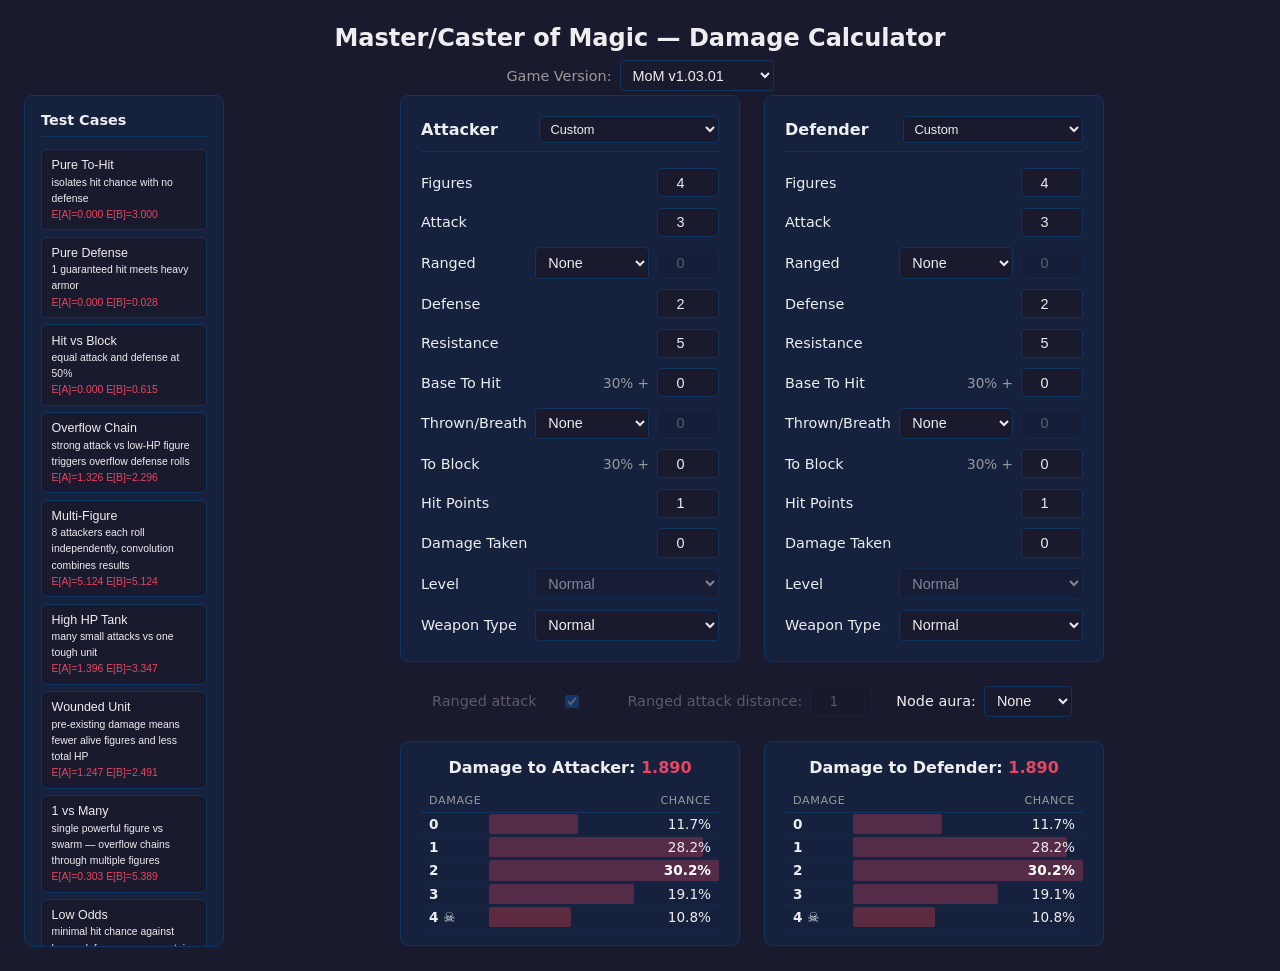
==== index.html @ 9cdd2852 "- MoM units now parsed from the online advanced damage calculator on the MoM wiki (functions saved v" ====
<!DOCTYPE html>
<html lang="en">
<head>
<meta charset="UTF-8">
<meta name="viewport" content="width=device-width, initial-scale=1.0">
<title>MoM Damage Calculator</title>
<style>
  :root {
    --bg: #1a1a2e;
    --panel: #16213e;
    --border: #0f3460;
    --accent: #e94560;
    --text: #eee;
    --muted: #999;
  }
  * { box-sizing: border-box; margin: 0; padding: 0; scrollbar-color: var(--border) transparent; }
  *::-webkit-scrollbar { width: 6px; }
  *::-webkit-scrollbar-track { background: transparent; }
  *::-webkit-scrollbar-thumb { background: var(--border); border-radius: 3px; }
  body {
    font-family: 'Segoe UI', system-ui, sans-serif;
    background: var(--bg);
    color: var(--text);
    min-height: 100vh;
    padding: 1.5rem;
  }
  h1 {
    text-align: center;
    margin-bottom: 0.25rem;
    font-size: 1.5rem;
  }
  .version-bar {
    display: flex;
    align-items: center;
    justify-content: center;
    gap: 0.5rem;
    margin: 0.5rem 0 0.25rem;
  }
  .version-bar label {
    font-size: 0.9rem;
    color: var(--muted);
  }
  .version-bar select {
    padding: 0.35rem 0.5rem;
    border: 1px solid var(--border);
    border-radius: 4px;
    background: var(--bg);
    color: var(--text);
    font-size: 0.9rem;
  }
  .subtitle {
    text-align: center;
    color: var(--muted);
    font-size: 0.85rem;
    margin-bottom: 1.5rem;
  }

  /* --- Input Panels --- */
  .panels {
    display: flex;
    gap: 1.5rem;
    justify-content: center;
    flex-wrap: wrap;
    margin-bottom: 1.5rem;
  }
  .panel {
    background: var(--panel);
    border: 1px solid var(--border);
    border-radius: 8px;
    padding: 1.25rem;
    min-width: 300px;
    flex: 0 1 340px;
  }
  .panel h2 {
    font-size: 1rem;
    margin-bottom: 1rem;
    padding-bottom: 0.5rem;
    border-bottom: 1px solid var(--border);
    display: flex;
    align-items: center;
    justify-content: space-between;
    gap: 0.5rem;
  }
  .unit-select {
    font-size: 0.8rem;
    padding: 0.25rem 0.4rem;
    border: 1px solid var(--border);
    border-radius: 4px;
    background: var(--bg);
    color: var(--text);
    max-width: 180px;
  }
  .panel-fields.locked input,
  .panel-fields.locked select {
    opacity: 0.5;
    pointer-events: none;
  }
  .panel-fields.locked input[id$="Dmg"],
  .panel-fields.locked select[id$="Weapon"],
  .panel-fields.locked select[id$="Level"] {
    opacity: 1;
    pointer-events: auto;
  }
  .panel-fields.locked select[id$="Weapon"].weapon-locked {
    opacity: 0.5;
    pointer-events: none;
  }
  .panel-fields select[id$="Level"]:disabled {
    opacity: 0.5;
  }
  .panel-fields {
    display: grid;
    grid-template-columns: auto 1fr 62px;
    align-items: center;
    row-gap: 0.65rem;
    column-gap: 0.5rem;
  }
  .panel-fields label {
    font-size: 0.9rem;
    white-space: nowrap;
    grid-column: 1;
  }
  .panel-fields input, .panel-fields select {
    padding: 0.35rem 0.5rem;
    border: 1px solid var(--border);
    border-radius: 4px;
    background: var(--bg);
    color: var(--text);
    font-size: 0.9rem;
    text-align: center;
  }
  /* standalone input: skip col 2, land in col 3 */
  .panel-fields > input[type="number"] {
    grid-column: 3;
  }
  /* standalone select: span cols 2-3 */
  .panel-fields > select {
    grid-column: 2 / 4;
    text-align: left;
  }
  /* dropdown + input combos */
  .panel-fields > select.mid {
    grid-column: 2;
    text-align: left;
  }
  /* "30 +" prefix text in col 2, right-aligned */
  .prefix {
    grid-column: 2;
    text-align: right;
    color: var(--muted);
    font-size: 0.85rem;
    white-space: nowrap;
  }
  /* "%" suffix overlaps after col 3 */
  .suffix {
    color: var(--muted);
    font-size: 0.8rem;
    margin-left: -0.3rem;
  }
  /* --- Presets Sidebar --- */
  .page-layout {
    display: flex;
    gap: 1.5rem;
    justify-content: center;
    align-items: flex-start;
  }
  .presets {
    background: var(--panel);
    border: 1px solid var(--border);
    border-radius: 8px;
    padding: 1rem;
    min-width: 180px;
    max-width: 200px;
    flex-shrink: 0;
    position: sticky;
    top: 1.5rem;
    max-height: calc(100vh - 3rem);
    overflow-y: auto;
  }
  .presets h2 {
    font-size: 0.9rem;
    margin-bottom: 0.75rem;
    padding-bottom: 0.5rem;
    border-bottom: 1px solid var(--border);
  }
  .presets button {
    display: block;
    width: 100%;
    padding: 0.45rem 0.6rem;
    margin-bottom: 0.4rem;
    border: 1px solid var(--border);
    border-radius: 4px;
    background: var(--bg);
    color: var(--text);
    font-size: 0.78rem;
    text-align: left;
    cursor: pointer;
    line-height: 1.3;
  }
  .presets button:hover {
    background: var(--border);
  }
  .main-content {
    flex: 1;
    min-width: 0;
  }
  /* --- Common Fields --- */
  .common-fields {
    display: flex;
    align-items: center;
    justify-content: center;
    gap: 0.5rem;
    margin-bottom: 1.5rem;
    flex-wrap: wrap;
  }
  .common-fields label {
    font-size: 0.9rem;
    white-space: nowrap;
    margin-left: 1rem;
  }
  .common-fields label:first-child {
    margin-left: 0;
  }
  .common-fields input, .common-fields select {
    padding: 0.35rem 0.5rem;
    border: 1px solid var(--border);
    border-radius: 4px;
    background: var(--bg);
    color: var(--text);
    font-size: 0.9rem;
    text-align: center;
  }
  .common-fields input { width: 62px; }
  .common-fields select { text-align: left; }
  .check-label {
    display: flex;
    align-items: center;
    gap: 0.3rem;
    cursor: pointer;
    font-size: 0.9rem;
  }
  .check-label input[type="checkbox"] { margin: 0; cursor: pointer; }
  .disabled-field { opacity: 0.3; pointer-events: none; }
  /* --- Results --- */
  .results {
    display: flex;
    gap: 1.5rem;
    justify-content: center;
    flex-wrap: wrap;
  }
  .dist-panel {
    background: var(--panel);
    border: 1px solid var(--border);
    border-radius: 8px;
    padding: 1rem 1.25rem;
    flex: 0 1 340px;
    min-width: 300px;
  }
  .dist-header {
    font-size: 1rem;
    font-weight: bold;
    margin-bottom: 0.75rem;
    text-align: center;
  }
  .dist-header .avg {
    color: var(--accent);
  }
  .dist-table {
    width: 100%;
    border-collapse: collapse;
    font-size: 0.85rem;
  }
  .dist-table th {
    color: var(--muted);
    font-weight: normal;
    text-transform: uppercase;
    font-size: 0.7rem;
    letter-spacing: 0.05em;
    padding: 0.3rem 0.5rem;
    border-bottom: 1px solid var(--border);
  }
  .dist-table th:first-child { text-align: left; }
  .dist-table th:last-child { text-align: right; }
  .dist-table td {
    padding: 0.2rem 0.5rem;
    border: none;
  }
  .dist-table tr { border-bottom: 1px solid rgba(15, 52, 96, 0.4); }
  .dist-table .dmg-cell {
    text-align: left;
    font-weight: bold;
    width: 50px;
  }
  .dist-table .chance-cell {
    position: relative;
    text-align: right;
    padding-right: 0.5rem;
  }
  .chance-bar {
    position: absolute;
    left: 0;
    top: 1px;
    bottom: 1px;
    border-radius: 2px;
    opacity: 0.3;
  }
  .chance-text {
    position: relative;
    z-index: 1;
  }
  .dist-table .peak .chance-text {
    font-weight: bold;
    color: #fff;
  }
  .dist-scroll {
    max-height: 460px;
    overflow-y: auto;
  }
</style>
</head>
<body>

<h1>Master/Caster of Magic &mdash; Damage Calculator</h1>
<div class="version-bar">
  <label for="gameVersion">Game Version:</label>
  <select id="gameVersion">
    <option value="mom_1.03.01" selected>MoM v1.03.01</option>
    <option value="mom_cp_1.60.00">MoM CP v1.60.00</option>
    <option value="com_6.08">CoM 6.08</option>
    <option value="com2_1.05.11">CoM2 1.05.11</option>
  </select>
</div>

<div class="page-layout">

<div class="presets">
  <h2>Test Cases</h2>
  <div id="presetButtons"></div>
</div>

<div class="main-content">
<div class="panels">
  <div class="panel">
    <h2><span>Attacker</span><select id="aUnit" class="unit-select"><option value="custom">Custom</option></select></h2>
    <div class="panel-fields">
      <label>Figures</label>
      <input type="number" id="aFigs" min="1" max="9" value="4">

      <label>Attack</label>
      <input type="number" id="aAtk" min="0" max="50" value="3">

      <label>Ranged</label>
      <select class="mid" id="aRangedType">
        <option value="none" selected>None</option>
        <option value="missile">Missile</option>
        <option value="rock">Rock</option>
        <option value="magic_c">Magic (C)</option>
        <option value="magic_n">Magic (N)</option>
        <option value="magic_s">Magic (S)</option>
      </select>
      <input type="number" id="aRanged" min="0" max="50" value="0">

      <label>Defense</label>
      <input type="number" id="aDef" min="0" max="50" value="2">

      <label>Resistance</label>
      <input type="number" id="aRes" min="0" max="50" value="5">

      <label>Base To Hit</label>
      <span class="prefix">30% +</span>
      <input type="number" id="aToHitMod" min="-20" max="70" value="0">

      <label>Thrown/Breath</label>
      <select class="mid" id="aThrownType">
        <option value="none" selected>None</option>
        <option value="thrown">Thrown</option>
        <option value="fire">Fire</option>
        <option value="lightning">Lightning</option>
      </select>
      <input type="number" id="aThrown" min="0" max="50" value="0">

      <label>To Block</label>
      <span class="prefix">30% +</span>
      <input type="number" id="aToBlkMod" min="-20" max="70" value="0">

      <label>Hit Points</label>
      <input type="number" id="aHP" min="1" max="99" value="1">

      <label>Damage Taken</label>
      <input type="number" id="aDmg" min="0" max="999" value="0">

      <label>Level</label>
      <select id="aLevel" disabled>
        <option value="normal" selected>Normal</option>
        <option value="regular">Regular</option>
        <option value="veteran">Veteran</option>
        <option value="elite">Elite</option>
        <option value="ultra_elite">Ultra Elite</option>
        <option value="champion">Champion</option>
      </select>

      <label>Weapon Type</label>
      <select id="aWeapon">
        <option value="normal" selected>Normal</option>
        <option value="magic">Magic</option>
        <option value="mithril">Mithril</option>
        <option value="adamantium">Adamantium</option>
      </select>
    </div>
  </div>

  <div class="panel">
    <h2><span>Defender</span><select id="bUnit" class="unit-select"><option value="custom">Custom</option></select></h2>
    <div class="panel-fields">
      <label>Figures</label>
      <input type="number" id="bFigs" min="1" max="9" value="4">

      <label>Attack</label>
      <input type="number" id="bAtk" min="0" max="50" value="3">

      <label>Ranged</label>
      <select class="mid" id="bRangedType">
        <option value="none" selected>None</option>
        <option value="missile">Missile</option>
        <option value="rock">Rock</option>
        <option value="magic_c">Magic (C)</option>
        <option value="magic_n">Magic (N)</option>
        <option value="magic_s">Magic (S)</option>
      </select>
      <input type="number" id="bRanged" min="0" max="50" value="0">

      <label>Defense</label>
      <input type="number" id="bDef" min="0" max="50" value="2">

      <label>Resistance</label>
      <input type="number" id="bRes" min="0" max="50" value="5">

      <label>Base To Hit</label>
      <span class="prefix">30% +</span>
      <input type="number" id="bToHitMod" min="-20" max="70" value="0">

      <label>Thrown/Breath</label>
      <select class="mid" id="bThrownType">
        <option value="none" selected>None</option>
        <option value="thrown">Thrown</option>
        <option value="fire">Fire</option>
        <option value="lightning">Lightning</option>
      </select>
      <input type="number" id="bThrown" min="0" max="50" value="0">

      <label>To Block</label>
      <span class="prefix">30% +</span>
      <input type="number" id="bToBlkMod" min="-20" max="70" value="0">

      <label>Hit Points</label>
      <input type="number" id="bHP" min="1" max="99" value="1">

      <label>Damage Taken</label>
      <input type="number" id="bDmg" min="0" max="999" value="0">

      <label>Level</label>
      <select id="bLevel" disabled>
        <option value="normal" selected>Normal</option>
        <option value="regular">Regular</option>
        <option value="veteran">Veteran</option>
        <option value="elite">Elite</option>
        <option value="ultra_elite">Ultra Elite</option>
        <option value="champion">Champion</option>
      </select>

      <label>Weapon Type</label>
      <select id="bWeapon">
        <option value="normal" selected>Normal</option>
        <option value="magic">Magic</option>
        <option value="mithril">Mithril</option>
        <option value="adamantium">Adamantium</option>
      </select>
    </div>
  </div>
</div>

<div class="common-fields">
  <label id="rangedCheckLabel" class="check-label">
    Ranged attack <input type="checkbox" id="rangedCheck" checked>
  </label>
  <label id="rangedDistLabel">Ranged attack distance:</label>
  <input type="number" id="rangedDist" min="1" max="99" value="1">
  <label>Node aura:</label>
  <select id="nodeAura">
    <option value="none" selected>None</option>
    <option value="chaos">Chaos</option>
    <option value="nature">Nature</option>
    <option value="sorcery">Sorcery</option>
  </select>
</div>

<div class="results" id="results">
  <div class="dist-panel" id="distA"></div>
  <div class="dist-panel" id="distB"></div>
</div>

</div><!-- /main-content -->
</div><!-- /page-layout -->

<script>
// --- Unit Database ---

const RACE_NAMES = {
  0: 'Barbarian', 1: 'Beastmen', 2: 'Dark Elf', 3: 'Draconian', 4: 'Dwarf',
  5: 'Gnoll', 6: 'Halfling', 7: 'High Elf', 8: 'High Men', 9: 'Klackon',
  10: 'Lizardman', 11: 'Nomad', 12: 'Orc', 13: 'Troll', 14: 'Special',
  15: 'Arcane', 16: 'Nature', 17: 'Sorcery', 18: 'Chaos', 19: 'Life', 20: 'Death',
};

// RangedType ID -> calculator ranged type
const RANGED_TYPE_MAP = {
  10: 'rock',    // boulder
  11: 'rock',    // cannon
  20: 'missile',
  21: 'missile', // sling
  30: 'magic_c', // chaos — lightning bolt (Warlock hero, Chaos Warrior hero, Storm Giant)
  31: 'magic_c', // chaos — fire bolt (Magicians, Warlocks, Golden One hero, Witch hero, etc., Efreet)
  32: 'magic_s', // sorcery — ice bolt (Wind Mage hero, Djinn); also illusion ball (Sage hero, Illusionist hero)
  33: 'magic_c', // chaos — death bolt (Necromancer hero, Shadow Demons, Demon Lord, Ghouls)
  34: 'magic_s', // sorcery (Water Elemental)
  35: 'magic_n', // nature — priest sparkles (Healer hero, Priestess hero, Priests, Shamans)
  36: 'magic_c', // chaos — drow sparkles (Dark Elf units, Nightmares)
  37: 'magic_n', // nature — sprite shimmer (Sprites)
  38: 'magic_n', // nature — green bolt (Druid hero, Elven Archer hero)
};

// Parsed unit databases per version. Loaded on demand.
const unitDatabases = {};

function parseUnitsINI(text) {
  const units = [];
  let current = null;
  for (const rawLine of text.split('\n')) {
    const line = rawLine.trim();
    if (!line) continue;
    const secMatch = line.match(/^\[(\d+)\]$/);
    if (secMatch) {
      if (current) units.push(current);
      current = { index: parseInt(secMatch[1]) };
      continue;
    }
    if (!current) continue;
    const eqIdx = line.indexOf('=');
    if (eqIdx < 0) continue;
    const key = line.substring(0, eqIdx).trim();
    const val = line.substring(eqIdx + 1).trim();
    current[key] = val;
  }
  if (current) units.push(current);
  return units;
}

function iniUnitToCalcStats(u) {
  const atk = parseInt(u.Attack) || 0;
  const def = parseInt(u.Defense) || 0;
  const res = parseInt(u.Resistance) || 0;
  const hp = parseInt(u.HP) || 1;
  const figs = parseInt(u.Figures) || 1;
  const hit = parseInt(u.Hit) || 30;
  const toHitMod = hit - 30;

  // Ranged
  let rangedType = 'none';
  let ranged = 0;
  if (u.Ranged && parseInt(u.Ranged) > 0) {
    ranged = parseInt(u.Ranged);
    const rt = parseInt(u.RangedType) || 20;
    rangedType = RANGED_TYPE_MAP[rt] || 'missile';
  }

  // Thrown / Breath
  let thrownType = 'none';
  let thrown = 0;
  if (u.Thrown && parseInt(u.Thrown) > 0) {
    thrownType = 'thrown';
    thrown = parseInt(u.Thrown);
  } else if (u.FireBreath && parseInt(u.FireBreath) > 0) {
    thrownType = 'fire';
    thrown = parseInt(u.FireBreath);
  } else if (u.LightningBreath && parseInt(u.LightningBreath) > 0) {
    thrownType = 'lightning';
    thrown = parseInt(u.LightningBreath);
  }

  return {
    figs, atk, def, res, hp, toHitMod, toBlkMod: 0, dmg: 0,
    rangedType, ranged, thrownType, thrown, weapon: 'normal',
  };
}

function getUnitDisplayName(u) {
  const name = u.Name || 'Unknown';
  const race = parseInt(u.Race);
  if (u.DisplayRace === 'Yes' && RACE_NAMES[race] && RACE_NAMES[race] !== 'Special') {
    return RACE_NAMES[race] + ' ' + name;
  }
  return name;
}

function getUnitCategory(u) {
  const idx = u.index;
  if (u.HeroType) return 'Heroes';
  if (idx >= 35 && idx <= 38) return 'General';
  const race = parseInt(u.Race);
  if (race >= 15) {  // fantastic creatures
    const realm = { 15: 'Arcane', 16: 'Nature', 17: 'Sorcery', 18: 'Chaos', 19: 'Life', 20: 'Death' };
    return (realm[race] || 'Fantastic') + ' Creatures';
  }
  if (RACE_NAMES[race]) return RACE_NAMES[race];
  return 'Other';
}


const MOM_UNITS_DATA = {"1": {"defense": 6, "resist": 5, "guaranteed_agility": 0, "guaranteed_constitution": 0, "guaranteed_prayer": 0, "guaranteed_charm": 0, "guaranteed_caster": 1, "guaranteed_arms_master": 0, "guaranteed_legendary": 0, "guaranteed_noble": 0, "guaranteed_sage": 0, "pick_count": 2, "pick_type": 0, "hp": 5, "melee": 5, "ranged": 5, "ranged_type": "magic_c", "id": 1, "name": "Golden One (Aureus)", "race": "Hero", "category": "Heroes", "sort_order": 1}, "2": {"defense": 4, "resist": 5, "guaranteed_agility": 0, "guaranteed_constitution": 0, "guaranteed_prayer": 0, "guaranteed_charm": 0, "guaranteed_caster": 0, "guaranteed_arms_master": 0, "guaranteed_legendary": 0, "guaranteed_noble": 0, "guaranteed_sage": 0, "pick_count": 1, "pick_type": 1, "hp": 7, "melee": 5, "breath": 2, "breath_type": "thrown", "id": 2, "name": "Orc Warrior (Bahgtru)", "race": "Hero", "category": "Heroes", "sort_order": 2}, "3": {"defense": 4, "resist": 9, "guaranteed_agility": 0, "guaranteed_constitution": 1, "guaranteed_prayer": 0, "guaranteed_charm": 0, "guaranteed_caster": 0, "guaranteed_arms_master": 0, "guaranteed_legendary": 0, "guaranteed_noble": 0, "guaranteed_sage": 0, "pick_count": 0, "pick_type": 1, "hp": 9, "melee": 4, "id": 3, "name": "Dwarf (Brax)", "race": "Hero", "category": "Heroes", "sort_order": 3}, "4": {"defense": 4, "resist": 5, "guaranteed_agility": 0, "guaranteed_constitution": 0, "guaranteed_prayer": 0, "guaranteed_charm": 0, "guaranteed_caster": 0, "guaranteed_arms_master": 0, "guaranteed_legendary": 0, "guaranteed_noble": 0, "guaranteed_sage": 0, "pick_count": 0, "pick_type": 1, "hp": 5, "melee": 3, "ranged": 3, "ranged_type": "missile", "id": 4, "name": "Dervish (B'Shan)", "race": "Hero", "category": "Heroes", "sort_order": 4}, "5": {"defense": 5, "resist": 5, "guaranteed_agility": 0, "guaranteed_constitution": 0, "guaranteed_prayer": 0, "guaranteed_charm": 0, "guaranteed_caster": 0, "guaranteed_arms_master": 0, "guaranteed_legendary": 0, "guaranteed_noble": 0, "guaranteed_sage": 0, "pick_count": 2, "pick_type": 1, "hp": 7, "melee": 6, "breath": 4, "breath_type": "fire", "guaranteed_might": 1, "id": 5, "name": "Draconian (Fang)", "race": "Hero", "category": "Heroes", "sort_order": 5, "abilities": ["flying"]}, "6": {"defense": 5, "resist": 5, "guaranteed_agility": 0, "guaranteed_constitution": 0, "guaranteed_prayer": 0, "guaranteed_charm": 0, "guaranteed_caster": 1, "guaranteed_arms_master": 0, "guaranteed_legendary": 0, "guaranteed_noble": 0, "guaranteed_sage": 0, "pick_count": 0, "pick_type": 1, "hp": 4, "melee": 0, "ranged": 7, "ranged_type": "magic_n", "id": 6, "name": "Druid (Greyfairer)", "race": "Hero", "category": "Heroes", "sort_order": 6}, "7": {"defense": 3, "resist": 5, "guaranteed_agility": 0, "guaranteed_constitution": 0, "guaranteed_prayer": 0, "guaranteed_charm": 0, "guaranteed_caster": 0, "guaranteed_arms_master": 0, "guaranteed_legendary": 0, "guaranteed_noble": 0, "guaranteed_sage": 0, "pick_count": 0, "pick_type": 1, "hp": 8, "melee": 4, "breath": 2, "breath_type": "thrown", "guaranteed_might": 1, "id": 7, "name": "Barbarian (Gunther)", "race": "Hero", "category": "Heroes", "sort_order": 7}, "8": {"defense": 5, "resist": 5, "guaranteed_agility": 0, "guaranteed_constitution": 0, "guaranteed_prayer": 0, "guaranteed_charm": 0, "guaranteed_caster": 1, "guaranteed_arms_master": 0, "guaranteed_legendary": 0, "guaranteed_noble": 0, "guaranteed_sage": 0, "pick_count": 1, "pick_type": 2, "hp": 4, "melee": 0, "ranged": 5, "ranged_type": "magic_n", "id": 8, "name": "Wind Mage (Jaer)", "race": "Hero", "category": "Heroes", "sort_order": 8, "abilities": ["missile_immunity"]}, "9": {"defense": 5, "resist": 9, "guaranteed_agility": 0, "guaranteed_constitution": 0, "guaranteed_prayer": 0, "guaranteed_charm": 0, "guaranteed_caster": 1, "guaranteed_arms_master": 0, "guaranteed_legendary": 0, "guaranteed_noble": 0, "guaranteed_sage": 0, "pick_count": 1, "pick_type": 2, "hp": 4, "melee": 0, "ranged": 7, "ranged_type": "magic_c", "guaranteed_arcane": 1, "id": 9, "name": "Magician (Malleus)", "race": "Hero", "category": "Heroes", "sort_order": 9, "abilities": ["missile_immunity"]}, "10": {"defense": 5, "resist": 5, "guaranteed_agility": 0, "guaranteed_constitution": 0, "guaranteed_prayer": 0, "guaranteed_charm": 0, "guaranteed_caster": 1, "guaranteed_arms_master": 0, "guaranteed_legendary": 0, "guaranteed_noble": 0, "guaranteed_sage": 0, "pick_count": 0, "pick_type": 1, "hp": 7, "melee": 5, "ranged": 4, "ranged_type": "missile", "guaranteed_might": 1, "id": 10, "name": "Ranger (Marcus)", "race": "Hero", "category": "Heroes", "sort_order": 10}, "11": {"defense": 5, "resist": 5, "guaranteed_agility": 0, "guaranteed_constitution": 0, "guaranteed_prayer": 0, "guaranteed_charm": 1, "guaranteed_caster": 1, "guaranteed_arms_master": 0, "guaranteed_legendary": 0, "guaranteed_noble": 0, "guaranteed_sage": 0, "pick_count": 2, "pick_type": 2, "hp": 4, "melee": 0, "ranged": 7, "ranged_type": "magic_c", "id": 11, "name": "Witch (Morgana)", "race": "Hero", "category": "Heroes", "sort_order": 11, "abilities": ["missile_immunity"]}, "12": {"defense": 4, "resist": 5, "guaranteed_agility": 0, "guaranteed_constitution": 0, "guaranteed_prayer": 0, "guaranteed_charm": 0, "guaranteed_caster": 1, "guaranteed_arms_master": 0, "guaranteed_legendary": 0, "guaranteed_noble": 0, "guaranteed_sage": 0, "pick_count": 0, "pick_type": 1, "hp": 6, "melee": 4, "id": 12, "name": "Beastmaster (Rakir)", "race": "Hero", "category": "Heroes", "sort_order": 12}, "13": {"defense": 4, "resist": 5, "guaranteed_agility": 0, "guaranteed_constitution": 0, "guaranteed_prayer": 0, "guaranteed_charm": 0, "guaranteed_caster": 1, "guaranteed_arms_master": 0, "guaranteed_legendary": 0, "guaranteed_noble": 0, "guaranteed_sage": 0, "pick_count": 1, "pick_type": 0, "hp": 6, "melee": 3, "ranged": 3, "ranged_type": "magic_c", "id": 13, "name": "Warrior Mage (Reywind)", "race": "Hero", "category": "Heroes", "sort_order": 13}, "14": {"defense": 5, "resist": 6, "guaranteed_agility": 0, "guaranteed_constitution": 0, "guaranteed_prayer": 0, "guaranteed_charm": 0, "guaranteed_caster": 1, "guaranteed_arms_master": 0, "guaranteed_legendary": 0, "guaranteed_noble": 0, "guaranteed_sage": 0, "pick_count": 1, "pick_type": 2, "hp": 4, "melee": 2, "ranged": 5, "ranged_type": "magic_n", "id": 14, "name": "Healer (Serena)", "race": "Hero", "category": "Heroes", "sort_order": 14}, "15": {"defense": 4, "resist": 5, "guaranteed_agility": 0, "guaranteed_constitution": 0, "guaranteed_prayer": 0, "guaranteed_charm": 1, "guaranteed_caster": 0, "guaranteed_arms_master": 0, "guaranteed_legendary": 0, "guaranteed_noble": 0, "guaranteed_sage": 0, "pick_count": 1, "pick_type": 1, "hp": 7, "melee": 6, "breath": 3, "breath_type": "thrown", "guaranteed_might": 1, "guaranteed_blade": 1, "id": 15, "name": "Amazon (Shalla)", "race": "Hero", "category": "Heroes", "sort_order": 15}, "16": {"defense": 5, "resist": 5, "guaranteed_agility": 0, "guaranteed_constitution": 0, "guaranteed_prayer": 0, "guaranteed_charm": 0, "guaranteed_caster": 0, "guaranteed_arms_master": 0, "guaranteed_legendary": 0, "guaranteed_noble": 0, "guaranteed_sage": 0, "pick_count": 2, "pick_type": 1, "hp": 6, "melee": 5, "guaranteed_blade": 1, "id": 16, "name": "Ninja (Shin Bo)", "race": "Hero", "category": "Heroes", "sort_order": 16, "abilities": ["invisibility"]}, "17": {"defense": 3, "resist": 5, "guaranteed_agility": 0, "guaranteed_constitution": 0, "guaranteed_prayer": 0, "guaranteed_charm": 0, "guaranteed_caster": 0, "guaranteed_arms_master": 0, "guaranteed_legendary": 0, "guaranteed_noble": 0, "guaranteed_sage": 0, "pick_count": 1, "pick_type": 1, "hp": 6, "melee": 4, "ranged": 3, "ranged_type": "missile", "guaranteed_blade": 1, "id": 17, "name": "Huntress (Shuri)", "race": "Hero", "category": "Heroes", "sort_order": 17}, "18": {"defense": 5, "resist": 5, "guaranteed_agility": 0, "guaranteed_constitution": 0, "guaranteed_prayer": 0, "guaranteed_charm": 0, "guaranteed_caster": 0, "guaranteed_arms_master": 0, "guaranteed_legendary": 2, "guaranteed_noble": 0, "guaranteed_sage": 0, "pick_count": 1, "pick_type": 1, "hp": 7, "melee": 6, "guaranteed_leadership": 1, "id": 18, "name": "Rogue (Spyder)", "race": "Hero", "category": "Heroes", "sort_order": 18}, "19": {"defense": 5, "resist": 5, "guaranteed_agility": 2, "guaranteed_constitution": 0, "guaranteed_prayer": 0, "guaranteed_charm": 0, "guaranteed_caster": 0, "guaranteed_arms_master": 0, "guaranteed_legendary": 0, "guaranteed_noble": 0, "guaranteed_sage": 0, "pick_count": 0, "pick_type": 1, "hp": 5, "melee": 5, "id": 19, "name": "War Monk (Taki)", "race": "Hero", "category": "Heroes", "sort_order": 19}, "20": {"defense": 5, "resist": 5, "guaranteed_agility": 1, "guaranteed_constitution": 0, "guaranteed_prayer": 0, "guaranteed_charm": 1, "guaranteed_caster": 0, "guaranteed_arms_master": 0, "guaranteed_legendary": 0, "guaranteed_noble": 0, "guaranteed_sage": 0, "pick_count": 0, "pick_type": 1, "hp": 6, "melee": 4, "id": 20, "name": "Thief (Theria)", "race": "Hero", "category": "Heroes", "sort_order": 20}, "21": {"defense": 5, "resist": 5, "guaranteed_agility": 0, "guaranteed_constitution": 0, "guaranteed_prayer": 0, "guaranteed_charm": 0, "guaranteed_caster": 0, "guaranteed_arms_master": 0, "guaranteed_legendary": 0, "guaranteed_noble": 0, "guaranteed_sage": 0, "pick_count": 1, "pick_type": 1, "hp": 5, "melee": 2, "guaranteed_blade": 1, "id": 21, "name": "Assassin (Tumu)", "race": "Hero", "category": "Heroes", "sort_order": 21, "abilities": ["poison_touch=5"]}, "22": {"defense": 5, "resist": 5, "guaranteed_agility": 0, "guaranteed_constitution": 0, "guaranteed_prayer": 0, "guaranteed_charm": 0, "guaranteed_caster": 1, "guaranteed_arms_master": 0, "guaranteed_legendary": 0, "guaranteed_noble": 0, "guaranteed_sage": 0, "pick_count": 0, "pick_type": 1, "hp": 5, "melee": 3, "guaranteed_leadership": 1, "id": 22, "name": "Bard (Valana)", "race": "Hero", "category": "Heroes", "sort_order": 22}, "23": {"defense": 5, "resist": 9, "guaranteed_agility": 0, "guaranteed_constitution": 0, "guaranteed_prayer": 0, "guaranteed_charm": 0, "guaranteed_caster": 1, "guaranteed_arms_master": 0, "guaranteed_legendary": 0, "guaranteed_noble": 0, "guaranteed_sage": 0, "pick_count": 1, "pick_type": 2, "hp": 4, "melee": 0, "ranged": 7, "ranged_type": "magic_c", "id": 23, "name": "Warlock (Yramrag)", "race": "Hero", "category": "Heroes", "sort_order": 23, "abilities": ["missile_immunity"]}, "24": {"defense": 4, "resist": 5, "guaranteed_agility": 0, "guaranteed_constitution": 0, "guaranteed_prayer": 0, "guaranteed_charm": 0, "guaranteed_caster": 1, "guaranteed_arms_master": 0, "guaranteed_legendary": 0, "guaranteed_noble": 0, "guaranteed_sage": 0, "pick_count": 0, "pick_type": 1, "hp": 4, "melee": 0, "ranged": 5, "ranged_type": "magic_s", "id": 24, "name": "Sage (Zaldron)", "race": "Hero", "category": "Heroes", "sort_order": 24}, "25": {"defense": 4, "resist": 5, "guaranteed_agility": 0, "guaranteed_constitution": 0, "guaranteed_prayer": 0, "guaranteed_charm": 0, "guaranteed_caster": 1, "guaranteed_arms_master": 0, "guaranteed_legendary": 0, "guaranteed_noble": 0, "guaranteed_sage": 0, "pick_count": 2, "pick_type": 2, "hp": 4, "melee": 0, "ranged": 4, "ranged_type": "magic_s", "id": 25, "name": "Illusionist (Aerie)", "race": "Hero", "category": "Heroes", "sort_order": 25, "abilities": ["illusion", "missile_immunity"]}, "26": {"defense": 6, "resist": 5, "guaranteed_agility": 0, "guaranteed_constitution": 0, "guaranteed_prayer": 0, "guaranteed_charm": 0, "guaranteed_caster": 1, "guaranteed_arms_master": 0, "guaranteed_legendary": 0, "guaranteed_noble": 0, "guaranteed_sage": 0, "pick_count": 3, "pick_type": 0, "hp": 5, "melee": 4, "ranged": 7, "ranged_type": "missile", "guaranteed_arcane": 2, "guaranteed_blade": 1, "id": 26, "name": "Elven Archer (Alorra)", "race": "Hero", "category": "Heroes", "sort_order": 26}, "27": {"defense": 5, "resist": 5, "guaranteed_agility": 0, "guaranteed_constitution": 1, "guaranteed_prayer": 0, "guaranteed_charm": 0, "guaranteed_caster": 0, "guaranteed_arms_master": 1, "guaranteed_legendary": 1, "guaranteed_noble": 0, "guaranteed_sage": 0, "pick_count": 1, "pick_type": 1, "hp": 9, "melee": 5, "guaranteed_might": 1, "guaranteed_leadership": 1, "id": 27, "name": "Swordsman (Deth Stryke)", "race": "Hero", "category": "Heroes", "sort_order": 27}, "28": {"defense": 5, "resist": 5, "guaranteed_agility": 0, "guaranteed_constitution": 0, "guaranteed_prayer": 2, "guaranteed_charm": 1, "guaranteed_caster": 1, "guaranteed_arms_master": 0, "guaranteed_legendary": 0, "guaranteed_noble": 0, "guaranteed_sage": 0, "pick_count": 0, "pick_type": 1, "hp": 4, "melee": 1, "ranged": 7, "ranged_type": "magic_n", "guaranteed_arcane": 1, "id": 28, "name": "Priestess (Elana)", "race": "Hero", "category": "Heroes", "sort_order": 28, "abilities": ["missile_immunity"]}, "29": {"defense": 5, "resist": 5, "guaranteed_agility": 0, "guaranteed_constitution": 1, "guaranteed_prayer": 0, "guaranteed_charm": 0, "guaranteed_caster": 0, "guaranteed_arms_master": 0, "guaranteed_legendary": 1, "guaranteed_noble": 0, "guaranteed_sage": 0, "pick_count": 1, "pick_type": 1, "hp": 9, "melee": 8, "guaranteed_might": 1, "guaranteed_blade": 1, "id": 29, "name": "Black Knight (Mortu)", "race": "Hero", "category": "Heroes", "sort_order": 29, "abilities": ["armor_piercing", "first_strike", "magic_immunity"]}, "30": {"defense": 4, "resist": 9, "guaranteed_agility": 0, "guaranteed_constitution": 0, "guaranteed_prayer": 0, "guaranteed_charm": 0, "guaranteed_caster": 1, "guaranteed_arms_master": 0, "guaranteed_legendary": 0, "guaranteed_noble": 0, "guaranteed_sage": 0, "pick_count": 5, "pick_type": 0, "hp": 7, "melee": 4, "ranged": 4, "ranged_type": "magic_c", "id": 30, "name": "Unknown (Mystic X)", "race": "Hero", "category": "Heroes", "sort_order": 30}, "31": {"defense": 5, "resist": 5, "guaranteed_agility": 0, "guaranteed_constitution": 0, "guaranteed_prayer": 0, "guaranteed_charm": 0, "guaranteed_caster": 1, "guaranteed_arms_master": 0, "guaranteed_legendary": 0, "guaranteed_noble": 0, "guaranteed_sage": 0, "pick_count": 2, "pick_type": 2, "hp": 4, "melee": 0, "ranged": 6, "ranged_type": "magic_c", "guaranteed_arcane": 1, "id": 31, "name": "Necromancer (Ravashack)", "race": "Hero", "category": "Heroes", "sort_order": 31, "abilities": ["life_steal=10", "missile_immunity"]}, "32": {"defense": 5, "resist": 5, "guaranteed_agility": 0, "guaranteed_constitution": 0, "guaranteed_prayer": 1, "guaranteed_charm": 0, "guaranteed_caster": 0, "guaranteed_arms_master": 0, "guaranteed_legendary": 1, "guaranteed_noble": 0, "guaranteed_sage": 0, "pick_count": 1, "pick_type": 1, "hp": 7, "melee": 8, "guaranteed_might": 2, "id": 32, "name": "Paladin (Roland)", "race": "Hero", "category": "Heroes", "sort_order": 32, "abilities": ["armor_piercing", "first_strike", "magic_immunity"]}, "33": {"defense": 5, "resist": 5, "guaranteed_agility": 0, "guaranteed_constitution": 1, "guaranteed_prayer": 0, "guaranteed_charm": 0, "guaranteed_caster": 0, "guaranteed_arms_master": 0, "guaranteed_legendary": 2, "guaranteed_noble": 1, "guaranteed_sage": 0, "pick_count": 1, "pick_type": 1, "hp": 8, "melee": 7, "guaranteed_leadership": 2, "id": 33, "name": "Knight (Sir Harold)", "race": "Hero", "category": "Heroes", "sort_order": 33}, "34": {"defense": 8, "resist": 11, "guaranteed_agility": 0, "guaranteed_constitution": 1, "guaranteed_prayer": 1, "guaranteed_charm": 0, "guaranteed_caster": 1, "guaranteed_arms_master": 0, "guaranteed_legendary": 0, "guaranteed_noble": 0, "guaranteed_sage": 0, "pick_count": 2, "pick_type": 0, "hp": 11, "melee": 11, "life_unit": 1, "guaranteed_might": 2, "guaranteed_arcane": 2, "id": 34, "name": "Chosen (Torin)", "race": "Hero", "category": "Heroes", "sort_order": 34, "abilities": ["magic_immunity", "missile_immunity"]}, "35": {"defense": 5, "resist": 8, "guaranteed_agility": 0, "guaranteed_constitution": 1, "guaranteed_prayer": 0, "guaranteed_charm": 0, "guaranteed_caster": 1, "guaranteed_arms_master": 0, "guaranteed_legendary": 0, "guaranteed_noble": 0, "guaranteed_sage": 0, "pick_count": 3, "pick_type": 0, "hp": 7, "melee": 7, "ranged": 7, "ranged_type": "magic_c", "guaranteed_arcane": 1, "id": 35, "name": "Chaos Warrior (Warrax)", "race": "Hero", "category": "Heroes", "sort_order": 35, "abilities": ["armor_piercing"]}, "1001": {"life_unit": 1, "figures": 1, "melee": 10, "defense": 4, "resist": 10, "hp": 10, "id": 1001, "name": "Guardian Spirit", "race": "Life", "category": "Life Creatures", "sort_order": 1, "abilities": ["noncorp", "resist_all"]}, "1002": {"life_unit": 1, "figures": 4, "melee": 5, "defense": 3, "resist": 7, "to_hit": 20, "hp": 6, "id": 1002, "name": "Unicorns", "race": "Life", "category": "Life Creatures", "sort_order": 2, "abilities": ["poison_immunity", "resist_all=2"]}, "1003": {"life_unit": 1, "figures": 1, "melee": 13, "defense": 7, "resist": 8, "to_hit": 20, "hp": 15, "id": 1003, "name": "Angel", "race": "Life", "category": "Life Creatures", "sort_order": 3, "abilities": ["dispel_evil", "flying", "holy_bonus", "illusions_immunity"]}, "1004": {"life_unit": 1, "figures": 1, "melee": 15, "defense": 10, "resist": 12, "to_hit": 30, "hp": 18, "id": 1004, "name": "Archangel", "race": "Life", "category": "Life Creatures", "sort_order": 4, "abilities": ["flying", "holy_bonus=2", "illusions_immunity"]}, "1005": {"id": 1005, "name": "Zombies", "race": "Death", "category": "Death Creatures", "sort_order": 1}, "1044": {"id": 1044, "name": "Mag. weap. Zombies", "race": "Death", "category": "Death Creatures", "sort_order": 2}, "1045": {"id": 1045, "name": "Mithril Zombies", "race": "Death", "category": "Death Creatures", "sort_order": 3}, "1046": {"death_unit": 1, "figures": 6, "melee": 4, "defense": 3, "resist": 3, "to_hit": 10, "hp": 3, "id": 1046, "name": "Adamant. Zombies", "race": "Death", "category": "Death Creatures", "sort_order": 4, "abilities": ["cold_immunity", "death_immunity", "illusions_immunity", "poison_immunity"]}, "1006": {"death_unit": 1, "figures": 6, "melee": 3, "defense": 4, "resist": 4, "to_hit": 10, "hp": 1, "id": 1006, "name": "Skeletons", "race": "Death", "category": "Death Creatures", "sort_order": 5, "abilities": ["cold_immunity", "death_immunity", "illusions_immunity", "missile_immunity", "poison_immunity"]}, "1007": {"death_unit": 1, "figures": 4, "melee": 4, "defense": 3, "resist": 6, "to_hit": 10, "hp": 3, "id": 1007, "name": "Ghouls", "race": "Death", "category": "Death Creatures", "sort_order": 6, "abilities": ["cold_immunity", "death_immunity", "illusions_immunity", "poison_immunity", "poison_touch"]}, "1008": {"id": 1008, "name": "Werewolves", "race": "Death", "category": "Death Creatures", "sort_order": 7}, "1047": {"id": 1047, "name": "Mag. Werewolves", "race": "Death", "category": "Death Creatures", "sort_order": 8}, "1048": {"id": 1048, "name": "Mith. Werewolves", "race": "Death", "category": "Death Creatures", "sort_order": 9}, "1049": {"death_unit": 1, "figures": 6, "melee": 5, "defense": 1, "resist": 6, "to_hit": 10, "hp": 5, "id": 1049, "name": "Admt. Werewolves", "race": "Death", "category": "Death Creatures", "sort_order": 10, "abilities": ["cold_immunity", "death_immunity", "illusions_immunity", "poison_immunity", "regeneration", "weapon_immunity"]}, "1009": {"death_unit": 1, "figures": 1, "melee": 7, "defense": 3, "resist": 8, "to_hit": 10, "hp": 10, "id": 1009, "name": "Night Stalker", "race": "Death", "category": "Death Creatures", "sort_order": 11, "abilities": ["cold_immunity", "death_gaze=12", "death_immunity", "gaze_ranged", "illusions_immunity", "invisibility", "poison_immunity"]}, "1010": {"ranged_type": "magic_c", "death_unit": 1, "figures": 4, "melee": 5, "defense": 4, "resist": 8, "to_hit": 20, "hp": 5, "ranged": 4, "id": 1010, "name": "Shadow Demons", "race": "Death", "category": "Death Creatures", "sort_order": 12, "abilities": ["cold_immunity", "death_immunity", "flying", "illusions_immunity", "noncorp", "poison_immunity", "regeneration", "weapon_immunity"]}, "1011": {"death_unit": 1, "figures": 4, "melee": 7, "defense": 6, "resist": 8, "to_hit": 20, "hp": 8, "id": 1011, "name": "Wraiths", "race": "Death", "category": "Death Creatures", "sort_order": 13, "abilities": ["cold_immunity", "death_immunity", "flying", "illusions_immunity", "life_steal=13", "noncorp", "poison_immunity", "weapon_immunity"]}, "1012": {"death_unit": 1, "figures": 4, "melee": 9, "defense": 8, "resist": 10, "to_hit": 30, "hp": 8, "id": 1012, "name": "Death Knights", "race": "Death", "category": "Death Creatures", "sort_order": 14, "abilities": ["armor_piercing", "cold_immunity", "death_immunity", "first_strike", "flying", "illusions_immunity", "life_steal=14", "poison_immunity", "weapon_immunity"]}, "1013": {"death_unit": 1, "figures": 1, "melee": 14, "defense": 5, "resist": 7, "to_hit": 10, "hp": 12, "id": 1013, "name": "Demon", "race": "Death", "category": "Death Creatures", "sort_order": 15, "abilities": ["cold_immunity", "death_immunity", "flying", "illusions_immunity", "missile_immunity", "poison_immunity", "weapon_immunity"]}, "1014": {"ranged_type": "magic_c", "death_unit": 1, "figures": 1, "melee": 20, "defense": 10, "resist": 12, "to_hit": 30, "hp": 20, "ranged": 10, "id": 1014, "name": "Demon Lord", "race": "Death", "category": "Death Creatures", "sort_order": 16, "abilities": ["cold_immunity", "death_immunity", "fear", "flying", "illusions_immunity", "life_steal=15", "poison_immunity", "weapon_immunity"]}, "1015": {"breath_type": "fire", "chaos_unit": 1, "figures": 4, "melee": 3, "defense": 2, "resist": 6, "to_hit": 10, "hp": 4, "breath": 3, "id": 1015, "name": "Hell Hounds", "race": "Chaos", "category": "Chaos Creatures", "sort_order": 1}, "1016": {"chaos_unit": 1, "figures": 1, "melee": 12, "defense": 4, "resist": 6, "hp": 10, "id": 1016, "name": "Fire Elemental", "race": "Chaos", "category": "Chaos Creatures", "sort_order": 2, "abilities": ["fire_immunity", "poison_immunity", "stone_immunity"]}, "1017": {"ranged_type": "rock", "chaos_unit": 1, "figures": 1, "melee": 10, "defense": 5, "resist": 7, "to_hit": 10, "hp": 15, "ranged": 10, "id": 1017, "name": "Fire Giant", "race": "Chaos", "category": "Chaos Creatures", "sort_order": 3, "abilities": ["fire_immunity"]}, "1018": {"chaos_unit": 1, "figures": 4, "melee": 4, "defense": 8, "resist": 7, "to_hit": 10, "hp": 4, "id": 1018, "name": "Gargoyles", "race": "Chaos", "category": "Chaos Creatures", "sort_order": 4, "abilities": ["flying", "poison_immunity", "stone_immunity"]}, "1019": {"chaos_unit": 1, "figures": 1, "melee": 10, "defense": 5, "resist": 9, "to_hit": 10, "hp": 20, "id": 1019, "name": "Doom Bat", "race": "Chaos", "category": "Chaos Creatures", "sort_order": 5, "abilities": ["flying", "immolation=4"]}, "1020": {"breath_type": "fire", "chaos_unit": 1, "figures": 4, "melee": 7, "defense": 5, "resist": 8, "to_hit": 10, "hp": 8, "breath": 4, "id": 1020, "name": "Chimeras", "race": "Chaos", "category": "Chaos Creatures", "sort_order": 6, "abilities": ["flying"]}, "1021": {"chaos_unit": 1, "figures": 1, "melee": 1, "defense": 6, "resist": 10, "hp": 15, "id": 1021, "name": "Chaos Spawn", "race": "Chaos", "category": "Chaos Creatures", "sort_order": 7, "abilities": ["death_gaze=14", "doom_gaze=4", "fear", "flying", "gaze_ranged=4", "poison_touch=4", "stone_gaze=14"]}, "1022": {"ranged_type": "magic_c", "chaos_unit": 1, "figures": 1, "melee": 9, "defense": 7, "resist": 10, "to_hit": 20, "hp": 12, "ranged": 9, "id": 1022, "name": "Efreet", "race": "Chaos", "category": "Chaos Creatures", "sort_order": 8, "abilities": ["fire_immunity", "flying"]}, "1023": {"breath_type": "fire", "chaos_unit": 1, "figures": 9, "melee": 6, "defense": 4, "resist": 11, "to_hit": 10, "hp": 10, "breath": 5, "id": 1023, "name": "Hydra", "race": "Chaos", "category": "Chaos Creatures", "sort_order": 9, "abilities": ["regeneration"]}, "1024": {"breath_type": "fire", "chaos_unit": 1, "figures": 1, "melee": 30, "defense": 10, "resist": 12, "to_hit": 30, "hp": 30, "breath": 30, "id": 1024, "name": "Great Drake", "race": "Chaos", "category": "Chaos Creatures", "sort_order": 10, "abilities": ["flying"]}, "1025": {"nature_unit": 1, "figures": 2, "melee": 7, "defense": 3, "resist": 6, "hp": 8, "id": 1025, "name": "War Bears", "race": "Nature", "category": "Nature Creatures", "sort_order": 1}, "1026": {"ranged_type": "magic_n", "nature_unit": 1, "figures": 4, "melee": 2, "defense": 2, "resist": 8, "to_hit": 10, "hp": 1, "ranged": 3, "id": 1026, "name": "Sprites", "race": "Nature", "category": "Nature Creatures", "sort_order": 2, "abilities": ["flying"]}, "1027": {"nature_unit": 1, "figures": 2, "melee": 4, "defense": 3, "resist": 7, "to_hit": 10, "hp": 10, "id": 1027, "name": "Giant Spiders", "race": "Nature", "category": "Nature Creatures", "sort_order": 3, "abilities": ["poison_touch=4"]}, "1028": {"nature_unit": 1, "figures": 4, "melee": 4, "defense": 3, "resist": 7, "to_hit": 10, "hp": 3, "id": 1028, "name": "Cockatrices", "race": "Nature", "category": "Nature Creatures", "sort_order": 4, "abilities": ["flying", "stone_touch=13"]}, "1029": {"nature_unit": 1, "figures": 1, "melee": 15, "defense": 4, "resist": 7, "to_hit": 10, "hp": 30, "id": 1029, "name": "Basilisk", "race": "Nature", "category": "Nature Creatures", "sort_order": 5, "abilities": ["gaze_ranged", "stone_gaze=11"]}, "1030": {"ranged_type": "rock", "nature_unit": 1, "figures": 1, "melee": 15, "defense": 8, "resist": 9, "to_hit": 20, "hp": 20, "ranged": 15, "id": 1030, "name": "Stone Giant", "race": "Nature", "category": "Nature Creatures", "sort_order": 6, "abilities": ["poison_immunity", "stone_immunity"]}, "1031": {"nature_unit": 1, "figures": 4, "melee": 8, "defense": 7, "resist": 9, "to_hit": 20, "hp": 9, "id": 1031, "name": "Gorgons", "race": "Nature", "category": "Nature Creatures", "sort_order": 7, "abilities": ["flying", "gaze_ranged", "stone_gaze=12"]}, "1032": {"nature_unit": 1, "figures": 1, "melee": 25, "defense": 4, "resist": 8, "to_hit": 10, "hp": 30, "id": 1032, "name": "Earth Elemental", "race": "Nature", "category": "Nature Creatures", "sort_order": 8, "abilities": ["poison_immunity", "stone_immunity"]}, "1033": {"nature_unit": 1, "figures": 1, "melee": 25, "defense": 9, "resist": 10, "to_hit": 20, "hp": 45, "id": 1033, "name": "Behemoth", "race": "Nature", "category": "Nature Creatures", "sort_order": 9}, "1034": {"ranged_type": "rock", "nature_unit": 1, "figures": 1, "melee": 20, "defense": 10, "resist": 15, "to_hit": 30, "hp": 30, "ranged": 20, "id": 1034, "name": "Colossus", "race": "Nature", "category": "Nature Creatures", "sort_order": 10, "abilities": ["first_strike", "poison_immunity", "stone_immunity"]}, "1035": {"nature_unit": 1, "figures": 1, "melee": 25, "defense": 12, "resist": 12, "to_hit": 30, "hp": 45, "id": 1035, "name": "Great Wyrm", "race": "Nature", "category": "Nature Creatures", "sort_order": 11, "abilities": ["poison_touch=15"]}, "1036": {"sorc_unit": 1, "figures": 6, "melee": 3, "defense": 0, "resist": 6, "hp": 1, "id": 1036, "name": "Phantom Warriors", "race": "Sorcery", "category": "Sorcery Creatures", "sort_order": 1, "abilities": ["death_immunity", "illusion", "noncorp", "poison_immunity", "stone_immunity"]}, "1037": {"sorc_unit": 1, "figures": 2, "melee": 4, "defense": 3, "resist": 7, "to_hit": 10, "hp": 6, "id": 1037, "name": "Nagas", "race": "Sorcery", "category": "Sorcery Creatures", "sort_order": 2, "abilities": ["first_strike", "poison_touch=4"]}, "1038": {"sorc_unit": 1, "figures": 1, "melee": 18, "defense": 0, "resist": 8, "to_hit": 10, "hp": 20, "id": 1038, "name": "Phantom Beast", "race": "Sorcery", "category": "Sorcery Creatures", "sort_order": 3, "abilities": ["death_immunity", "illusion", "noncorp", "poison_immunity", "stone_immunity"]}, "1039": {"ranged_type": "magic_c", "sorc_unit": 1, "figures": 1, "melee": 12, "defense": 7, "resist": 9, "to_hit": 20, "hp": 20, "ranged": 10, "id": 1039, "name": "Storm Giant", "race": "Sorcery", "category": "Sorcery Creatures", "sort_order": 4, "abilities": ["armor_piercing"]}, "1040": {"sorc_unit": 1, "figures": 1, "melee": 15, "defense": 8, "resist": 9, "to_hit": 10, "hp": 10, "id": 1040, "name": "Air Elemental", "race": "Sorcery", "category": "Sorcery Creatures", "sort_order": 5, "abilities": ["flying", "invisibility", "poison_immunity", "stone_immunity", "weapon_immunity"]}, "1041": {"ranged_type": "magic_n", "sorc_unit": 1, "figures": 1, "melee": 15, "defense": 8, "resist": 10, "to_hit": 30, "hp": 20, "ranged": 8, "id": 1041, "name": "Djinn", "race": "Sorcery", "category": "Sorcery Creatures", "sort_order": 6, "abilities": ["flying"]}, "1042": {"breath_type": "lightning", "sorc_unit": 1, "figures": 1, "melee": 20, "defense": 10, "resist": 14, "to_hit": 30, "hp": 25, "breath": 20, "id": 1042, "name": "Sky Drake", "race": "Sorcery", "category": "Sorcery Creatures", "sort_order": 7, "abilities": ["flying", "illusions_immunity", "magic_immunity"]}, "1043": {"figures": 1, "melee": 5, "defense": 4, "resist": 8, "hp": 10, "id": 1043, "name": "Magic Spirit", "race": "Arcane", "category": "Arcane Creatures", "sort_order": 1, "abilities": ["noncorp"]}, "37": {"defense": 2, "resist": 5, "hp": 1, "melee": 1, "breath": 1, "breath_type": "thrown", "figures": 8, "id": 37, "name": "Barbarian Spearmen", "race": "Barbarian", "category": "Barbarian", "sort_order": 1}, "38": {"defense": 2, "resist": 5, "hp": 1, "melee": 3, "breath": 1, "breath_type": "thrown", "figures": 6, "id": 38, "name": "Barbarian Swordsmen", "race": "Barbarian", "category": "Barbarian", "sort_order": 2, "abilities": ["large_shield"]}, "39": {"defense": 1, "resist": 5, "hp": 1, "melee": 1, "ranged": 1, "ranged_type": "missile", "figures": 6, "id": 39, "name": "Barbarian Bowmen", "race": "Barbarian", "category": "Barbarian", "sort_order": 3}, "40": {"defense": 3, "resist": 7, "hp": 1, "melee": 2, "ranged": 2, "ranged_type": "magic_n", "figures": 4, "id": 40, "name": "Barbarian Shamans", "race": "Barbarian", "category": "Barbarian", "sort_order": 4}, "41": {"defense": 2, "resist": 5, "hp": 3, "melee": 4, "breath": 1, "breath_type": "thrown", "figures": 4, "id": 41, "name": "Barbarian Cavalry", "race": "Barbarian", "category": "Barbarian", "sort_order": 5, "abilities": ["first_strike"]}, "42": {"defense": 3, "resist": 7, "hp": 3, "melee": 7, "breath": 3, "breath_type": "thrown", "figures": 6, "id": 42, "name": "Berserkers", "race": "Barbarian", "category": "Barbarian", "sort_order": 6}, "900": {"defense": 4, "resist": 4, "hp": 10, "melee": 6, "figures": 1, "id": 900, "name": "Trireme", "race": "General", "category": "General", "sort_order": 7}, "901": {"defense": 4, "resist": 6, "hp": 20, "melee": 8, "ranged": 2, "ranged_type": "missile", "figures": 1, "id": 901, "name": "Galley", "race": "General", "category": "General", "sort_order": 8}, "902": {"defense": 5, "resist": 7, "hp": 30, "melee": 10, "ranged": 10, "ranged_type": "rock", "figures": 1, "id": 902, "name": "Warship", "race": "General", "category": "General", "sort_order": 9, "abilities": ["long_range"]}, "43": {"defense": 1, "resist": 4, "hp": 10, "melee": 2, "figures": 1, "id": 43, "name": "Gnoll Settlers", "race": "Gnoll", "category": "Gnoll", "sort_order": 1, "abilities": ["CreateOutpost"]}, "44": {"defense": 2, "resist": 4, "hp": 1, "melee": 3, "figures": 8, "id": 44, "name": "Gnoll Spearmen", "race": "Gnoll", "category": "Gnoll", "sort_order": 2}, "45": {"defense": 2, "resist": 4, "hp": 1, "melee": 5, "figures": 6, "id": 45, "name": "Gnoll Swordsmen", "race": "Gnoll", "category": "Gnoll", "sort_order": 3, "abilities": ["large_shield"]}, "46": {"defense": 3, "resist": 4, "hp": 1, "melee": 6, "figures": 6, "id": 46, "name": "Gnoll Halberdiers", "race": "Gnoll", "category": "Gnoll", "sort_order": 4, "abilities": ["first_strike", "negate_first_strike"]}, "47": {"defense": 2, "resist": 4, "hp": 1, "melee": 3, "ranged": 1, "ranged_type": "missile", "figures": 6, "id": 47, "name": "Gnoll Bowmen", "race": "Gnoll", "category": "Gnoll", "sort_order": 5}, "48": {"defense": 3, "resist": 4, "hp": 5, "melee": 7, "figures": 4, "id": 48, "name": "Wolf Riders", "race": "Gnoll", "category": "Gnoll", "sort_order": 6}, "50": {"defense": 2, "resist": 6, "hp": 1, "melee": 1, "figures": 8, "id": 50, "name": "Halfling Spearmen", "race": "Halfling", "category": "Halfling", "sort_order": 1, "abilities": ["lucky"]}, "51": {"defense": 2, "resist": 6, "hp": 1, "melee": 2, "figures": 8, "id": 51, "name": "Halfling Swordsmen", "race": "Halfling", "category": "Halfling", "sort_order": 2, "abilities": ["large_shield", "lucky"]}, "52": {"defense": 1, "resist": 6, "hp": 1, "melee": 1, "ranged": 1, "ranged_type": "missile", "figures": 6, "id": 52, "name": "Halfling Bowmen", "race": "Halfling", "category": "Halfling", "sort_order": 3, "abilities": ["lucky"]}, "53": {"defense": 3, "resist": 8, "hp": 1, "melee": 1, "ranged": 2, "ranged_type": "magic_n", "figures": 4, "id": 53, "name": "Halfling Shamans", "race": "Halfling", "category": "Halfling", "sort_order": 4, "abilities": ["lucky"]}, "54": {"defense": 2, "resist": 6, "hp": 1, "melee": 1, "ranged": 2, "ranged_type": "missile", "figures": 8, "id": 54, "name": "Slingers", "race": "Halfling", "category": "Halfling", "sort_order": 5, "abilities": ["lucky"]}, "56": {"defense": 2, "resist": 6, "hp": 1, "melee": 1, "to_hit": 10, "figures": 8, "id": 56, "name": "High Elf Spearmen", "race": "High Elf", "category": "High Elf", "sort_order": 1}, "57": {"defense": 2, "resist": 6, "hp": 1, "melee": 3, "to_hit": 10, "figures": 6, "id": 57, "name": "High Elf Swordsmen", "race": "High Elf", "category": "High Elf", "sort_order": 2, "abilities": ["large_shield"]}, "58": {"defense": 3, "resist": 6, "hp": 1, "melee": 4, "to_hit": 10, "figures": 6, "id": 58, "name": "High Elf Halberdiers", "race": "High Elf", "category": "High Elf", "sort_order": 3}, "59": {"defense": 2, "resist": 6, "hp": 3, "melee": 4, "to_hit": 10, "figures": 4, "id": 59, "name": "High Elf Cavalry", "race": "High Elf", "category": "High Elf", "sort_order": 4, "abilities": ["first_strike"]}, "60": {"defense": 3, "resist": 10, "hp": 1, "melee": 1, "ranged": 5, "ranged_type": "magic_c", "to_hit": 10, "figures": 4, "id": 60, "name": "High Elf Magicians", "race": "High Elf", "category": "High Elf", "sort_order": 5}, "61": {"defense": 2, "resist": 6, "hp": 1, "melee": 1, "ranged": 3, "ranged_type": "missile", "to_hit": 10, "figures": 6, "id": 61, "name": "Longbowmen", "race": "High Elf", "category": "High Elf", "sort_order": 6}, "62": {"defense": 4, "resist": 9, "hp": 3, "melee": 5, "to_hit": 20, "figures": 4, "id": 62, "name": "Elven Lords", "race": "High Elf", "category": "High Elf", "sort_order": 7, "abilities": ["armor_piercing", "first_strike"]}, "63": {"defense": 4, "resist": 8, "hp": 5, "melee": 5, "ranged": 3, "ranged_type": "missile", "to_hit": 10, "figures": 2, "id": 63, "name": "Pegasai", "race": "High Elf", "category": "High Elf", "sort_order": 8, "abilities": ["flying"]}, "899": {"defense": 2, "resist": 4, "hp": 10, "melee": 0, "ranged": 10, "ranged_type": "rock", "figures": 1, "id": 899, "name": "Catapult", "race": "General", "category": "General", "sort_order": 9, "abilities": ["long_range"]}, "800": {"defense": 1, "resist": 4, "hp": 1, "melee": 1, "figures": 6, "id": 800, "name": "High Men Engineers", "race": "High Men", "category": "High Men", "sort_order": 1}, "801": {"defense": 2, "resist": 4, "hp": 1, "melee": 1, "figures": 8, "id": 801, "name": "High Men Spearmen", "race": "High Men", "category": "High Men", "sort_order": 2}, "802": {"defense": 2, "resist": 4, "hp": 1, "melee": 3, "figures": 6, "id": 802, "name": "High Men Swordsmen", "race": "High Men", "category": "High Men", "sort_order": 3, "abilities": ["large_shield"]}, "804": {"defense": 3, "resist": 5, "hp": 1, "melee": 5, "figures": 8, "id": 804, "name": "High Men Pikemen", "race": "High Men", "category": "High Men", "sort_order": 4, "abilities": ["armor_piercing", "first_strike", "negate_first_strike"]}, "64": {"defense": 2, "resist": 4, "hp": 3, "melee": 4, "figures": 4, "id": 64, "name": "High Men Cavalry", "race": "High Men", "category": "High Men", "sort_order": 5, "abilities": ["first_strike"]}, "805": {"defense": 1, "resist": 4, "hp": 1, "melee": 1, "ranged": 1, "ranged_type": "missile", "figures": 6, "id": 805, "name": "High Men Bowmen", "race": "High Men", "category": "High Men", "sort_order": 6}, "806": {"defense": 4, "resist": 7, "hp": 1, "melee": 3, "ranged": 4, "ranged_type": "magic_n", "figures": 4, "id": 806, "name": "High Men Priests", "race": "High Men", "category": "High Men", "sort_order": 7}, "65": {"defense": 3, "resist": 8, "hp": 1, "melee": 1, "ranged": 5, "ranged_type": "magic_c", "figures": 6, "id": 65, "name": "High Men Magicians", "race": "High Men", "category": "High Men", "sort_order": 8, "abilities": ["missile_immunity"]}, "66": {"defense": 5, "resist": 8, "hp": 4, "melee": 6, "figures": 4, "id": 66, "name": "Paladins", "race": "High Men", "category": "High Men", "sort_order": 9, "abilities": ["armor_piercing", "first_strike", "holy_bonus", "magic_immunity"]}, "68": {"defense": 1, "resist": 5, "hp": 1, "melee": 1, "figures": 6, "id": 68, "name": "Klackon Engineers", "race": "Klackon", "category": "Klackon", "sort_order": 1}, "69": {"defense": 4, "resist": 5, "hp": 1, "melee": 1, "figures": 8, "id": 69, "name": "Klackon Spearmen", "race": "Klackon", "category": "Klackon", "sort_order": 2}, "70": {"defense": 4, "resist": 5, "hp": 1, "melee": 3, "figures": 6, "id": 70, "name": "Klackon Swordsmen", "race": "Klackon", "category": "Klackon", "sort_order": 3, "abilities": ["large_shield"]}, "71": {"defense": 5, "resist": 5, "hp": 1, "melee": 4, "figures": 6, "id": 71, "name": "Klackon Halberdiers", "race": "Klackon", "category": "Klackon", "sort_order": 4}, "72": {"defense": 7, "resist": 6, "hp": 20, "melee": 15, "breath": 5, "breath_type": "fire", "figures": 1, "id": 72, "name": "Stag Beetle", "race": "Klackon", "category": "Klackon", "sort_order": 5}, "74": {"defense": 3, "resist": 4, "hp": 2, "melee": 1, "figures": 8, "id": 74, "name": "Lizardmen Spearmen", "race": "Lizardmen", "category": "Lizardmen", "sort_order": 1}, "75": {"defense": 3, "resist": 4, "hp": 2, "melee": 3, "figures": 6, "id": 75, "name": "Lizardmen Swordsmen", "race": "Lizardmen", "category": "Lizardmen", "sort_order": 2, "abilities": ["large_shield"]}, "76": {"defense": 4, "resist": 4, "hp": 2, "melee": 4, "figures": 6, "id": 76, "name": "Lizardmen Halberdiers", "race": "Lizardmen", "category": "Lizardmen", "sort_order": 3, "abilities": ["first_strike", "negate_first_strike"]}, "77": {"defense": 3, "resist": 6, "hp": 2, "melee": 2, "ranged": 2, "ranged_type": "magic_n", "figures": 4, "id": 77, "name": "Lizardmen Shamans", "race": "Lizardmen", "category": "Lizardmen", "sort_order": 4}, "78": {"defense": 4, "resist": 5, "hp": 2, "melee": 4, "ranged": 3, "ranged_type": "missile", "figures": 6, "id": 78, "name": "Javelineers", "race": "Lizardmen", "category": "Lizardmen", "sort_order": 5}, "79": {"defense": 8, "resist": 8, "hp": 15, "melee": 10, "breath": 5, "breath_type": "fire", "figures": 1, "id": 79, "name": "Dragon Turtle", "race": "Lizardmen", "category": "Lizardmen", "sort_order": 6}, "9801": {"defense": 2, "resist": 4, "hp": 1, "melee": 1, "figures": 8, "id": 9801, "name": "Nomad Spearmen", "race": "Nomad", "category": "Nomad", "sort_order": 1}, "9802": {"defense": 2, "resist": 4, "hp": 1, "melee": 3, "figures": 6, "id": 9802, "name": "Nomad Swordsmen", "race": "Nomad", "category": "Nomad", "sort_order": 2, "abilities": ["large_shield"]}, "9804": {"defense": 3, "resist": 5, "hp": 1, "melee": 5, "figures": 8, "id": 9804, "name": "Nomad Pikemen", "race": "Nomad", "category": "Nomad", "sort_order": 3, "abilities": ["armor_piercing", "first_strike", "negate_first_strike"]}, "9805": {"defense": 1, "resist": 4, "hp": 1, "melee": 1, "ranged": 1, "ranged_type": "missile", "figures": 6, "id": 9805, "name": "Nomad Bowmen", "race": "Nomad", "category": "Nomad", "sort_order": 4}, "9806": {"defense": 4, "resist": 7, "hp": 1, "melee": 3, "ranged": 4, "ranged_type": "magic_n", "figures": 4, "id": 9806, "name": "Nomad Priests", "race": "Nomad", "category": "Nomad", "sort_order": 5}, "80": {"defense": 4, "resist": 6, "hp": 2, "melee": 4, "ranged": 3, "ranged_type": "missile", "figures": 4, "id": 80, "name": "Rangers", "race": "Nomad", "category": "Nomad", "sort_order": 6}, "81": {"defense": 2, "resist": 4, "hp": 3, "melee": 4, "ranged": 2, "ranged_type": "missile", "figures": 4, "id": 81, "name": "Horsebowmen", "race": "Nomad", "category": "Nomad", "sort_order": 7}, "82": {"defense": 5, "resist": 7, "hp": 10, "melee": 9, "figures": 2, "id": 82, "name": "Griffins", "race": "Nomad", "category": "Nomad", "sort_order": 8, "abilities": ["armor_piercing", "first_strike", "flying"]}, "10800": {"defense": 1, "resist": 4, "hp": 1, "melee": 1, "figures": 6, "id": 10800, "name": "Orc Engineers", "race": "Orc", "category": "Orc", "sort_order": 1}, "10801": {"defense": 2, "resist": 4, "hp": 1, "melee": 1, "figures": 8, "id": 10801, "name": "Orc Spearmen", "race": "Orc", "category": "Orc", "sort_order": 2}, "10802": {"defense": 2, "resist": 4, "hp": 1, "melee": 3, "figures": 6, "id": 10802, "name": "Orc Swordsmen", "race": "Orc", "category": "Orc", "sort_order": 3, "abilities": ["large_shield"]}, "83": {"defense": 3, "resist": 4, "hp": 1, "melee": 4, "figures": 6, "id": 83, "name": "Orc Halberdiers", "race": "Orc", "category": "Orc", "sort_order": 4}, "84": {"defense": 2, "resist": 4, "hp": 3, "melee": 4, "figures": 4, "id": 84, "name": "Orc Cavalry", "race": "Orc", "category": "Orc", "sort_order": 5}, "10805": {"defense": 1, "resist": 4, "hp": 1, "melee": 1, "ranged": 1, "ranged_type": "missile", "figures": 6, "id": 10805, "name": "Orc Bowmen", "race": "Orc", "category": "Orc", "sort_order": 6}, "85": {"defense": 3, "resist": 6, "hp": 1, "melee": 2, "ranged": 2, "ranged_type": "magic_n", "figures": 4, "id": 85, "name": "Orc Shamans", "race": "Orc", "category": "Orc", "sort_order": 7}, "86": {"defense": 3, "resist": 8, "hp": 1, "melee": 1, "ranged": 5, "ranged_type": "magic_c", "figures": 4, "id": 86, "name": "Orc Magicians", "race": "Orc", "category": "Orc", "sort_order": 8}, "87": {"defense": 5, "resist": 7, "hp": 10, "melee": 5, "figures": 2, "id": 87, "name": "Wyvern Riders", "race": "Orc", "category": "Orc", "sort_order": 9, "abilities": ["flying", "poison_touch=6"]}, "88": {"defense": 1, "resist": 5, "hp": 20, "melee": 1, "figures": 1, "id": 88, "name": "Beastmen Settlers", "race": "Beastmen", "category": "Beastmen", "sort_order": 1, "abilities": ["CreateOutpost"]}, "89": {"defense": 1, "resist": 5, "hp": 2, "melee": 2, "figures": 6, "id": 89, "name": "Beastmen Engineers", "race": "Beastmen", "category": "Beastmen", "sort_order": 2}, "90": {"defense": 2, "resist": 5, "hp": 2, "melee": 2, "figures": 8, "id": 90, "name": "Beastmen Spearmen", "race": "Beastmen", "category": "Beastmen", "sort_order": 3}, "91": {"defense": 2, "resist": 5, "hp": 2, "melee": 4, "figures": 6, "id": 91, "name": "Beastmen Swordsmen", "race": "Beastmen", "category": "Beastmen", "sort_order": 4, "abilities": ["large_shield"]}, "92": {"defense": 3, "resist": 5, "hp": 2, "melee": 5, "figures": 6, "id": 92, "name": "Beastmen Halberdiers", "race": "Beastmen", "category": "Beastmen", "sort_order": 5}, "93": {"defense": 1, "resist": 5, "hp": 2, "melee": 2, "ranged": 1, "ranged_type": "missile", "figures": 6, "id": 93, "name": "Beastmen Bowmen", "race": "Beastmen", "category": "Beastmen", "sort_order": 6}, "94": {"defense": 4, "resist": 8, "hp": 2, "melee": 4, "ranged": 4, "ranged_type": "magic_n", "figures": 4, "id": 94, "name": "Beastmen Priests", "race": "Beastmen", "category": "Beastmen", "sort_order": 7}, "95": {"defense": 3, "resist": 9, "hp": 2, "melee": 2, "ranged": 5, "ranged_type": "magic_c", "figures": 4, "id": 95, "name": "Beastmen Magicians", "race": "Beastmen", "category": "Beastmen", "sort_order": 8, "abilities": ["missile_immunity"]}, "96": {"defense": 3, "resist": 5, "hp": 3, "melee": 3, "ranged": 2, "ranged_type": "missile", "figures": 4, "id": 96, "name": "Centaurs", "race": "Beastmen", "category": "Beastmen", "sort_order": 9}, "97": {"defense": 3, "resist": 6, "hp": 7, "melee": 5, "figures": 2, "id": 97, "name": "Manticores", "race": "Beastmen", "category": "Beastmen", "sort_order": 10, "abilities": ["flying", "poison_touch=6"]}, "98": {"defense": 4, "resist": 7, "hp": 12, "melee": 12, "to_hit": 20, "figures": 2, "id": 98, "name": "Minotaurs", "race": "Beastmen", "category": "Beastmen", "sort_order": 11, "abilities": ["large_shield"]}, "100": {"defense": 2, "resist": 7, "hp": 1, "melee": 1, "ranged": 1, "ranged_type": "magic_c", "figures": 8, "id": 100, "name": "Dark Elf Spearmen", "race": "Dark Elf", "category": "Dark Elf", "sort_order": 1}, "101": {"defense": 2, "resist": 7, "hp": 1, "melee": 3, "ranged": 1, "ranged_type": "magic_c", "figures": 6, "id": 101, "name": "Dark Elf Swordsmen", "race": "Dark Elf", "category": "Dark Elf", "sort_order": 2, "abilities": ["large_shield"]}, "102": {"defense": 3, "resist": 7, "hp": 1, "melee": 4, "ranged": 1, "ranged_type": "magic_c", "figures": 6, "id": 102, "name": "Dark Elf Halberdiers", "race": "Dark Elf", "category": "Dark Elf", "sort_order": 3}, "103": {"defense": 2, "resist": 7, "hp": 3, "melee": 4, "ranged": 1, "ranged_type": "magic_c", "figures": 4, "id": 103, "name": "Dark Elf Cavalry", "race": "Dark Elf", "category": "Dark Elf", "sort_order": 4, "abilities": ["first_strike"]}, "104": {"defense": 4, "resist": 10, "hp": 1, "melee": 3, "ranged": 6, "ranged_type": "magic_n", "figures": 4, "id": 104, "name": "Dark Elf Priests", "race": "Dark Elf", "category": "Dark Elf", "sort_order": 5}, "105": {"defense": 3, "resist": 7, "hp": 1, "melee": 4, "figures": 6, "id": 105, "name": "Nightblades", "race": "Dark Elf", "category": "Dark Elf", "sort_order": 6, "abilities": ["invisibility", "poison_touch"]}, "106": {"defense": 4, "resist": 9, "hp": 1, "melee": 1, "ranged": 7, "ranged_type": "magic_c", "figures": 4, "id": 106, "name": "Warlocks", "race": "Dark Elf", "category": "Dark Elf", "sort_order": 7, "abilities": ["missile_immunity"]}, "107": {"defense": 4, "resist": 8, "hp": 10, "melee": 8, "ranged": 5, "ranged_type": "magic_c", "figures": 2, "id": 107, "name": "Nightmares", "race": "Dark Elf", "category": "Dark Elf", "sort_order": 8, "abilities": ["flying"]}, "109": {"defense": 3, "resist": 6, "hp": 1, "melee": 1, "breath": 1, "breath_type": "fire", "figures": 8, "id": 109, "name": "Draconian Spearmen", "race": "Draconian", "category": "Draconian", "sort_order": 1, "abilities": ["flying"]}, "110": {"defense": 3, "resist": 6, "hp": 1, "melee": 3, "breath": 1, "breath_type": "fire", "figures": 6, "id": 110, "name": "Draconian Swordsmen", "race": "Draconian", "category": "Draconian", "sort_order": 2, "abilities": ["flying", "large_shield"]}, "111": {"defense": 4, "resist": 6, "hp": 1, "melee": 4, "breath": 1, "breath_type": "fire", "figures": 6, "id": 111, "name": "Draconian Halberdiers", "race": "Draconian", "category": "Draconian", "sort_order": 3, "abilities": ["flying"]}, "112": {"defense": 2, "resist": 6, "hp": 1, "melee": 1, "ranged": 1, "ranged_type": "missile", "figures": 6, "id": 112, "name": "Draconian Bowmen", "race": "Draconian", "category": "Draconian", "sort_order": 4, "abilities": ["flying"]}, "113": {"defense": 4, "resist": 8, "hp": 1, "melee": 2, "ranged": 2, "ranged_type": "magic_n", "figures": 4, "id": 113, "name": "Draconian Shamans", "race": "Draconian", "category": "Draconian", "sort_order": 5, "abilities": ["flying"]}, "114": {"defense": 4, "resist": 10, "hp": 1, "melee": 1, "ranged": 5, "ranged_type": "magic_c", "figures": 4, "id": 114, "name": "Draconian Magicians", "race": "Draconian", "category": "Draconian", "sort_order": 6, "abilities": ["flying"]}, "115": {"defense": 5, "resist": 8, "hp": 20, "melee": 5, "ranged": 10, "ranged_type": "rock", "figures": 1, "id": 115, "name": "Air Ship", "race": "Draconian", "category": "Draconian", "sort_order": 7, "abilities": ["flying"]}, "116": {"defense": 3, "resist": 9, "hp": 10, "melee": 8, "breath": 6, "breath_type": "fire", "figures": 2, "id": 116, "name": "Doom Drakes", "race": "Draconian", "category": "Draconian", "sort_order": 8, "abilities": ["flying"]}, "118": {"defense": 1, "resist": 8, "hp": 3, "melee": 1, "figures": 6, "id": 118, "name": "Dwarf Engineers", "race": "Dwarf", "category": "Dwarf", "sort_order": 1}, "119": {"defense": 2, "resist": 8, "hp": 3, "melee": 3, "figures": 6, "id": 119, "name": "Dwarf Swordsmen", "race": "Dwarf", "category": "Dwarf", "sort_order": 2, "abilities": ["large_shield"]}, "120": {"defense": 3, "resist": 8, "hp": 3, "melee": 4, "figures": 6, "id": 120, "name": "Dwarf Halberdiers", "race": "Dwarf", "category": "Dwarf", "sort_order": 3}, "121": {"defense": 4, "resist": 9, "hp": 4, "melee": 8, "figures": 6, "id": 121, "name": "Hammerhands", "race": "Dwarf", "category": "Dwarf", "sort_order": 4}, "122": {"defense": 8, "resist": 15, "hp": 20, "melee": 12, "figures": 1, "id": 122, "name": "Golem", "race": "Dwarf", "category": "Dwarf", "sort_order": 5, "abilities": ["death_immunity", "poison_immunity"]}, "123": {"defense": 2, "resist": 9, "hp": 12, "melee": 0, "ranged": 12, "ranged_type": "rock", "figures": 1, "id": 123, "name": "Steam Cannon", "race": "Dwarf", "category": "Dwarf", "sort_order": 6}, "125": {"defense": 2, "resist": 7, "hp": 4, "melee": 3, "figures": 4, "id": 125, "name": "Troll Spearmen", "race": "Troll", "category": "Troll", "sort_order": 1, "abilities": ["regeneration"]}, "126": {"defense": 2, "resist": 7, "hp": 4, "melee": 5, "figures": 4, "id": 126, "name": "Troll Swordsmen", "race": "Troll", "category": "Troll", "sort_order": 2, "abilities": ["large_shield", "regeneration"]}, "127": {"defense": 3, "resist": 7, "hp": 4, "melee": 6, "figures": 4, "id": 127, "name": "Troll Halberdiers", "race": "Troll", "category": "Troll", "sort_order": 3, "abilities": ["first_strike", "negate_first_strike", "regeneration"]}, "128": {"defense": 3, "resist": 8, "hp": 4, "melee": 4, "ranged": 2, "ranged_type": "magic_n", "figures": 4, "id": 128, "name": "Troll Shamans", "race": "Troll", "category": "Troll", "sort_order": 4, "abilities": ["regeneration"]}, "129": {"defense": 4, "resist": 8, "hp": 5, "melee": 8, "figures": 4, "id": 129, "name": "War Trolls", "race": "Troll", "category": "Troll", "sort_order": 5, "abilities": ["regeneration"]}, "130": {"defense": 6, "resist": 9, "hp": 12, "melee": 10, "figures": 2, "id": 130, "name": "War Mammoths", "race": "Troll", "category": "Troll", "sort_order": 6, "abilities": ["first_strike"]}};
const COM2_UNITS_DATA = {"0": {"id": 0, "name": "Dwarf", "race": 4, "figures": 1, "hp": 15, "melee": 9, "defense": 5, "resist": 10, "to_hit": 0, "abilities": ["Mountainwalk"], "ini_name": "Dwarf", "category": "Heroes", "hero_type": 1, "moves": 6, "cost": 100, "upkeep": 2}, "1": {"id": 1, "name": "Barbarian", "race": 0, "figures": 1, "hp": 14, "melee": 8, "defense": 4, "resist": 5, "to_hit": 0, "breath": 5, "breath_type": "thrown", "abilities": ["ColdImmunity"], "ini_name": "Barbarian", "category": "Heroes", "hero_type": 2, "moves": 6, "cost": 100, "upkeep": 2}, "2": {"id": 2, "name": "Sage", "race": 8, "figures": 1, "hp": 10, "melee": 1, "defense": 4, "resist": 6, "to_hit": 0, "ranged": 10, "ranged_type": "magic_s", "ammo": 4, "ini_name": "Sage", "category": "Heroes", "hero_type": 3, "moves": 6, "cost": 200, "upkeep": 3}, "3": {"id": 3, "name": "Dervish", "race": 8, "figures": 1, "hp": 11, "melee": 8, "defense": 5, "resist": 5, "to_hit": 0, "ranged": 9, "ranged_type": "missile", "ammo": 8, "ini_name": "Dervish", "category": "Heroes", "hero_type": 4, "moves": 6, "cost": 200, "upkeep": 2}, "4": {"id": 4, "name": "Beastmaster", "race": 1, "figures": 1, "hp": 12, "melee": 7, "defense": 5, "resist": 6, "to_hit": 0, "ranged": 9, "ranged_type": "missile", "ammo": 8, "abilities": ["NegateFirstStrike", "Forester"], "ini_name": "Beastmaster", "category": "Heroes", "hero_type": 5, "moves": 6, "cost": 200, "upkeep": 4}, "5": {"id": 5, "name": "Bard", "race": 8, "figures": 1, "hp": 11, "melee": 8, "defense": 5, "resist": 6, "to_hit": 0, "abilities": ["HolyBonus=1"], "ini_name": "Bard", "category": "Heroes", "hero_type": 6, "moves": 6, "cost": 200, "upkeep": 4}, "6": {"id": 6, "name": "Orc Archer", "race": 12, "figures": 1, "hp": 12, "melee": 7, "defense": 6, "resist": 7, "to_hit": 0, "ranged": 10, "ranged_type": "missile", "ammo": 8, "ini_name": "Orc Archer", "category": "Heroes", "hero_type": 7, "moves": 6, "cost": 200, "upkeep": 4}, "7": {"id": 7, "name": "Healer", "race": 8, "figures": 1, "hp": 10, "melee": 3, "defense": 6, "resist": 8, "to_hit": 0, "ranged": 10, "ranged_type": "magic_n", "ammo": 6, "abilities": ["Healer"], "ini_name": "Healer", "category": "Heroes", "hero_type": 8, "moves": 6, "cost": 200, "upkeep": 4}, "8": {"id": 8, "name": "Huntress", "race": 8, "figures": 1, "hp": 12, "melee": 4, "defense": 5, "resist": 5, "to_hit": 5, "ranged": 12, "ranged_type": "missile", "ammo": 8, "abilities": ["Forester", "Mountainwalk"], "ini_name": "Huntress", "category": "Heroes", "hero_type": 9, "moves": 6, "cost": 200, "upkeep": 2}, "9": {"id": 9, "name": "Thief", "race": 8, "figures": 1, "hp": 12, "melee": 9, "defense": 4, "resist": 5, "to_hit": 0, "abilities": ["Stealth"], "ini_name": "Thief", "category": "Heroes", "hero_type": 10, "moves": 8, "cost": 500, "upkeep": 8}, "10": {"id": 10, "name": "Druid", "race": 8, "figures": 1, "hp": 10, "melee": 1, "defense": 5, "resist": 5, "to_hit": 0, "ranged": 10, "ranged_type": "magic_n", "ammo": 4, "abilities": ["Purify"], "ini_name": "Druid", "category": "Heroes", "hero_type": 11, "moves": 6, "cost": 200, "upkeep": 2}, "11": {"id": 11, "name": "War Monk", "race": 8, "figures": 1, "hp": 11, "melee": 10, "defense": 6, "resist": 5, "to_hit": 0, "abilities": ["NegateFirstStrike"], "ini_name": "War Monk", "category": "Heroes", "hero_type": 12, "moves": 6, "cost": 400, "upkeep": 6}, "12": {"id": 12, "name": "Warrior Mage", "race": 8, "figures": 1, "hp": 12, "melee": 8, "defense": 6, "resist": 5, "to_hit": 0, "ranged": 8, "ranged_type": "magic_c", "ammo": 6, "ini_name": "Warrior Mage", "category": "Heroes", "hero_type": 13, "moves": 6, "cost": 200, "upkeep": 4}, "13": {"id": 13, "name": "Magician", "race": 8, "figures": 1, "hp": 10, "melee": 1, "defense": 5, "resist": 8, "to_hit": 0, "ranged": 12, "ranged_type": "magic_c", "ammo": 6, "abilities": ["MissileImmunity"], "ini_name": "Magician", "category": "Heroes", "hero_type": 14, "moves": 6, "cost": 600, "upkeep": 10}, "14": {"id": 14, "name": "Assassin", "race": 8, "figures": 1, "hp": 12, "melee": 10, "defense": 5, "resist": 5, "to_hit": 0, "abilities": ["FirstStrike", "Stealth", "Poison=9"], "ini_name": "Assassin", "category": "Heroes", "hero_type": 15, "moves": 8, "cost": 400, "upkeep": 6}, "15": {"id": 15, "name": "Wind Mage", "race": 8, "figures": 1, "hp": 10, "melee": 1, "defense": 5, "resist": 5, "to_hit": 0, "ranged": 10, "ranged_type": "magic_s", "ammo": 6, "abilities": ["MissileImmunity", "Windwalking"], "ini_name": "Wind Mage", "category": "Heroes", "hero_type": 16, "moves": 6, "cost": 500, "upkeep": 10}, "16": {"id": 16, "name": "Ranger", "race": 8, "figures": 1, "hp": 13, "melee": 8, "defense": 5, "resist": 6, "to_hit": 0, "ranged": 11, "ranged_type": "missile", "ammo": 8, "abilities": ["PoisonImmunity", "Forester", "Mountainwalk"], "ini_name": "Ranger", "category": "Heroes", "hero_type": 17, "moves": 6, "cost": 400, "upkeep": 6}, "17": {"id": 17, "name": "Draconian", "race": 3, "figures": 1, "hp": 13, "melee": 10, "defense": 5, "resist": 6, "to_hit": 0, "breath": 5, "breath_type": "fire", "abilities": ["Flying"], "ini_name": "Draconian", "category": "Heroes", "hero_type": 18, "moves": 6, "cost": 400, "upkeep": 8}, "18": {"id": 18, "name": "Witch", "race": 8, "figures": 1, "hp": 10, "melee": 1, "defense": 5, "resist": 5, "to_hit": 0, "ranged": 12, "ranged_type": "magic_c", "ammo": 6, "abilities": ["MissileImmunity"], "ini_name": "Witch", "category": "Heroes", "hero_type": 19, "moves": 6, "cost": 500, "upkeep": 8}, "19": {"id": 19, "name": "Golden One", "race": 8, "figures": 1, "hp": 11, "melee": 10, "defense": 7, "resist": 9, "to_hit": 0, "ranged": 10, "ranged_type": "magic_c", "ammo": 8, "abilities": ["NegateFirstStrike"], "ini_name": "Golden One", "category": "Heroes", "hero_type": 20, "moves": 6, "cost": 400, "upkeep": 10}, "20": {"id": 20, "name": "Ninja", "race": 8, "figures": 1, "hp": 12, "melee": 10, "defense": 6, "resist": 5, "to_hit": 0, "abilities": ["Invisibility"], "ini_name": "Ninja", "category": "Heroes", "hero_type": 21, "moves": 6, "cost": 600, "upkeep": 10}, "21": {"id": 21, "name": "Rogue", "race": 8, "figures": 1, "hp": 13, "melee": 11, "defense": 6, "resist": 5, "to_hit": 0, "ini_name": "Rogue", "category": "Heroes", "hero_type": 22, "moves": 6, "cost": 250, "upkeep": 6}, "22": {"id": 22, "name": "Amazon", "race": 8, "figures": 1, "hp": 12, "melee": 10, "defense": 5, "resist": 5, "to_hit": 0, "breath": 4, "breath_type": "thrown", "abilities": ["NegateFirstStrike"], "ini_name": "Amazon", "category": "Heroes", "hero_type": 23, "moves": 6, "cost": 600, "upkeep": 10}, "23": {"id": 23, "name": "Warlock", "race": 8, "figures": 1, "hp": 10, "melee": 1, "defense": 5, "resist": 8, "to_hit": 0, "ranged": 12, "ranged_type": "magic_c", "ammo": 6, "abilities": ["MissileImmunity"], "ini_name": "Warlock", "category": "Heroes", "hero_type": 24, "moves": 6, "cost": 600, "upkeep": 10}, "24": {"id": 24, "name": "Unknown", "race": 8, "figures": 1, "hp": 13, "melee": 9, "defense": 6, "resist": 8, "to_hit": 0, "ranged": 9, "ranged_type": "magic_c", "ammo": 6, "abilities": ["Waterwalking"], "ini_name": "Unknown", "category": "Heroes", "hero_type": 25, "moves": 6, "cost": 600, "upkeep": 10}, "25": {"id": 25, "name": "Illusionist", "race": 8, "figures": 1, "hp": 10, "melee": 1, "defense": 6, "resist": 6, "to_hit": 0, "ranged": 9, "ranged_type": "magic_s", "ammo": 6, "abilities": ["MissileImmunity", "Illusion", "QuickCasting"], "ini_name": "Illusionist", "category": "Heroes", "hero_type": 26, "moves": 6, "cost": 999, "upkeep": 12}, "26": {"id": 26, "name": "Swordsman", "race": 8, "figures": 1, "hp": 15, "melee": 10, "defense": 7, "resist": 6, "to_hit": 0, "ini_name": "Swordsman", "category": "Heroes", "hero_type": 27, "moves": 6, "cost": 999, "upkeep": 12}, "27": {"id": 27, "name": "Priestess", "race": 8, "figures": 1, "hp": 10, "melee": 2, "defense": 7, "resist": 8, "to_hit": 0, "ranged": 12, "ranged_type": "magic_n", "ammo": 9, "abilities": ["NegateFirstStrike", "Healer", "Purify"], "ini_name": "Priestess", "category": "Heroes", "hero_type": 28, "moves": 6, "cost": 999, "upkeep": 12}, "28": {"id": 28, "name": "Paladin", "race": 8, "figures": 1, "hp": 13, "melee": 11, "defense": 7, "resist": 6, "to_hit": 0, "abilities": ["FirstStrike", "NegateFirstStrike", "ArmorPiercing", "IllusionImmunity", "Healer"], "ini_name": "Paladin", "category": "Heroes", "hero_type": 29, "moves": 6, "cost": 999, "upkeep": 12}, "29": {"id": 29, "name": "Black Knight", "race": 8, "figures": 1, "hp": 15, "melee": 11, "defense": 7, "resist": 6, "to_hit": 0, "abilities": ["FirstStrike", "NegateFirstStrike", "ArmorPiercing", "DeathImmunity"], "ini_name": "Black Knight", "category": "Heroes", "hero_type": 30, "moves": 6, "cost": 999, "upkeep": 12}, "30": {"id": 30, "name": "Elven Archer", "race": 7, "figures": 1, "hp": 11, "melee": 5, "defense": 8, "resist": 8, "to_hit": 10, "ranged": 12, "ranged_type": "magic_n", "ammo": 8, "abilities": ["Forester"], "ini_name": "Elven Archer", "category": "Heroes", "hero_type": 31, "moves": 6, "cost": 999, "upkeep": 12}, "31": {"id": 31, "name": "Knight", "race": 8, "figures": 1, "hp": 18, "melee": 12, "defense": 7, "resist": 6, "to_hit": 0, "abilities": ["NegateFirstStrike"], "ini_name": "Knight", "category": "Heroes", "hero_type": 32, "moves": 6, "cost": 999, "upkeep": 12}, "32": {"id": 32, "name": "Necromancer", "race": 8, "figures": 1, "hp": 10, "melee": 1, "defense": 7, "resist": 8, "to_hit": 0, "ranged": 11, "ranged_type": "magic_c", "ammo": 6, "abilities": ["NegateFirstStrike", "MissileImmunity", "IllusionImmunity", "DeathImmunity", "Life Steal=-3"], "ini_name": "Necromancer", "category": "Heroes", "hero_type": 33, "moves": 6, "cost": 999, "upkeep": 12}, "33": {"id": 33, "name": "Chaos Warrior", "race": 8, "figures": 1, "hp": 13, "melee": 12, "defense": 7, "resist": 7, "to_hit": 0, "ranged": 12, "ranged_type": "magic_c", "ammo": 6, "abilities": ["NegateFirstStrike", "ArmorPiercing"], "ini_name": "Chaos Warrior", "category": "Heroes", "hero_type": 34, "moves": 6, "cost": 999, "upkeep": 12}, "34": {"id": 34, "name": "Chosen", "race": 19, "figures": 1, "hp": 13, "melee": 12, "defense": 8, "resist": 12, "to_hit": 0, "abilities": ["NegateFirstStrike", "HolyBonus=1"], "ini_name": "Chosen", "category": "Heroes", "hero_type": 35, "moves": 8, "cost": 230, "upkeep": 12}, "35": {"id": 35, "name": "Trireme", "race": 14, "figures": 1, "hp": 15, "melee": 12, "defense": 4, "resist": 6, "to_hit": 0, "abilities": ["Sailing"], "ini_name": "Trireme", "category": "General", "hero_type": 0, "moves": 6, "cost": 60, "upkeep": 0}, "36": {"id": 36, "name": "Galley", "race": 14, "figures": 1, "hp": 20, "melee": 14, "defense": 4, "resist": 7, "to_hit": 0, "ranged": 10, "ranged_type": "missile", "ammo": 8, "abilities": ["Sailing"], "ini_name": "Galley", "category": "General", "hero_type": 0, "moves": 6, "cost": 100, "upkeep": 0}, "37": {"id": 37, "name": "Catapult", "race": 14, "figures": 1, "hp": 10, "melee": 0, "defense": 2, "resist": 3, "to_hit": 20, "ranged": 9, "ranged_type": "rock", "ammo": 10, "abilities": ["LongRange", "WallCrusher"], "ini_name": "Catapult", "category": "General", "hero_type": 0, "moves": 2, "cost": 62, "upkeep": 1}, "38": {"id": 38, "name": "Warship", "race": 14, "figures": 1, "hp": 25, "melee": 16, "defense": 5, "resist": 7, "to_hit": 0, "ranged": 14, "ranged_type": "rock", "ammo": 10, "abilities": ["Sailing", "LongRange"], "ini_name": "Warship", "category": "General", "hero_type": 0, "moves": 8, "cost": 140, "upkeep": 0}, "39": {"id": 39, "name": "Lizardman Carrack", "race": 10, "figures": 1, "hp": 15, "melee": 14, "defense": 4, "resist": 6, "to_hit": 0, "ranged": 8, "ranged_type": "missile", "ammo": 6, "abilities": ["Sailing"], "ini_name": "Carrack", "category": "Lizardman", "hero_type": 0, "moves": 8, "cost": 80, "upkeep": 0}, "40": {"id": 40, "name": "Barbarian Swordsmen", "race": 0, "figures": 6, "hp": 1, "melee": 3, "defense": 3, "resist": 3, "to_hit": 10, "breath": 2, "breath_type": "thrown", "abilities": ["Forester", "Mountainwalk", "LargeShield"], "ini_name": "Swordsmen", "category": "Barbarian", "hero_type": 0, "moves": 4, "cost": 25, "upkeep": 1}, "41": {"id": 41, "name": "Barbarian Bowmen", "race": 0, "figures": 6, "hp": 1, "melee": 1, "defense": 1, "resist": 3, "to_hit": 10, "ranged": 3, "ranged_type": "missile", "ammo": 8, "abilities": ["Forester", "Mountainwalk"], "ini_name": "Bowmen", "category": "Barbarian", "hero_type": 0, "moves": 4, "cost": 30, "upkeep": 1}, "42": {"id": 42, "name": "Barbarian Cavalry", "race": 0, "figures": 4, "hp": 3, "melee": 5, "defense": 2, "resist": 3, "to_hit": 10, "breath": 3, "breath_type": "thrown", "abilities": ["FirstStrike"], "ini_name": "Cavalry", "category": "Barbarian", "hero_type": 0, "moves": 10, "cost": 40, "upkeep": 1}, "43": {"id": 43, "name": "Barbarian Shaman", "race": 0, "figures": 4, "hp": 1, "melee": 2, "defense": 3, "resist": 5, "to_hit": 10, "ranged": 3, "ranged_type": "magic_n", "ammo": 4, "abilities": ["Forester", "Mountainwalk", "Healer", "Purify", "Spellability=125", "Spellcharges=1"], "ini_name": "Shaman", "category": "Barbarian", "hero_type": 0, "moves": 4, "cost": 50, "upkeep": 2}, "44": {"id": 44, "name": "Settlers", "race": 14, "figures": 1, "hp": 10, "melee": 0, "defense": 1, "resist": 5, "to_hit": 0, "abilities": ["CreateOutpost"], "ini_name": "Settlers", "category": "Special", "hero_type": 0, "moves": 2, "cost": 150, "upkeep": 1}, "45": {"id": 45, "name": "Berserkers", "race": 0, "figures": 6, "hp": 3, "melee": 7, "defense": 3, "resist": 3, "to_hit": 10, "breath": 3, "breath_type": "thrown", "abilities": ["Forester", "Mountainwalk"], "ini_name": "Berserkers", "category": "Barbarian", "hero_type": 0, "moves": 6, "cost": 100, "upkeep": 2}, "46": {"id": 46, "name": "Beastmen Spearmen", "race": 1, "figures": 6, "hp": 2, "melee": 3, "defense": 1, "resist": 3, "to_hit": 0, "ini_name": "Spearmen", "category": "Beastmen", "hero_type": 0, "moves": 4, "cost": 10, "upkeep": 0}, "47": {"id": 47, "name": "Beastmen Swordsmen", "race": 1, "figures": 6, "hp": 2, "melee": 4, "defense": 3, "resist": 4, "to_hit": 0, "abilities": ["LargeShield"], "ini_name": "Swordsmen", "category": "Beastmen", "hero_type": 0, "moves": 4, "cost": 25, "upkeep": 1}, "48": {"id": 48, "name": "Beastmen Halberdiers", "race": 1, "figures": 6, "hp": 3, "melee": 6, "defense": 4, "resist": 5, "to_hit": 0, "abilities": ["NegateFirstStrike"], "ini_name": "Halberdiers", "category": "Beastmen", "hero_type": 0, "moves": 4, "cost": 60, "upkeep": 2}, "49": {"id": 49, "name": "Beastmen Bowmen", "race": 1, "figures": 6, "hp": 2, "melee": 2, "defense": 1, "resist": 4, "to_hit": 0, "ranged": 3, "ranged_type": "missile", "ammo": 8, "ini_name": "Bowmen", "category": "Beastmen", "hero_type": 0, "moves": 4, "cost": 30, "upkeep": 1}, "50": {"id": 50, "name": "Beastmen Priests", "race": 1, "figures": 4, "hp": 3, "melee": 4, "defense": 4, "resist": 8, "to_hit": 0, "ranged": 5, "ranged_type": "magic_n", "ammo": 4, "abilities": ["Healer", "Purify", "Spellability=125", "Spellcharges=1"], "ini_name": "Priests", "category": "Beastmen", "hero_type": 0, "moves": 4, "cost": 100, "upkeep": 3}, "51": {"id": 51, "name": "Beastmen Magicians", "race": 1, "figures": 4, "hp": 2, "melee": 2, "defense": 3, "resist": 8, "to_hit": 0, "ranged": 7, "ranged_type": "magic_c", "ammo": 4, "abilities": ["MissileImmunity"], "ini_name": "Magicians", "category": "Beastmen", "hero_type": 0, "moves": 6, "cost": 120, "upkeep": 3}, "52": {"id": 52, "name": "Beastmen Engineers", "race": 1, "figures": 6, "hp": 2, "melee": 2, "defense": 1, "resist": 4, "to_hit": 0, "abilities": ["WallCrusher"], "ini_name": "Engineers", "category": "Beastmen", "hero_type": 0, "moves": 2, "cost": 30, "upkeep": 1}, "53": {"id": 53, "name": "Settlers", "race": 0, "figures": 1, "hp": 20, "melee": 1, "defense": 1, "resist": 5, "to_hit": 0, "abilities": ["CreateOutpost"], "ini_name": "Settlers", "category": "Barbarian", "hero_type": 0, "moves": 2, "cost": 150, "upkeep": 1}, "54": {"id": 54, "name": "Centaurs", "race": 1, "figures": 4, "hp": 4, "melee": 5, "defense": 3, "resist": 5, "to_hit": 0, "ranged": 5, "ranged_type": "missile", "ammo": 6, "ini_name": "Centaurs", "category": "Beastmen", "hero_type": 0, "moves": 8, "cost": 90, "upkeep": 2}, "55": {"id": 55, "name": "Manticores", "race": 1, "figures": 3, "hp": 6, "melee": 7, "defense": 3, "resist": 8, "to_hit": 10, "ranged": 1, "ranged_type": "missile", "ammo": 2, "abilities": ["WeaponImmunity", "Flying", "Poison=4"], "ini_name": "Manticores", "category": "Beastmen", "hero_type": 0, "moves": 6, "cost": 160, "upkeep": 2}, "56": {"id": 56, "name": "Minotaurs", "race": 1, "figures": 2, "hp": 12, "melee": 12, "defense": 5, "resist": 7, "to_hit": 20, "abilities": ["LargeShield"], "ini_name": "Minotaurs", "category": "Beastmen", "hero_type": 0, "moves": 6, "cost": 200, "upkeep": 5}, "57": {"id": 57, "name": "Dark Elf Spearmen", "race": 2, "figures": 6, "hp": 1, "melee": 2, "defense": 1, "resist": 5, "to_hit": 0, "ranged": 1, "ranged_type": "magic_c", "ammo": 4, "ini_name": "Spearmen", "category": "Dark Elf", "hero_type": 0, "moves": 4, "cost": 10, "upkeep": 0}, "58": {"id": 58, "name": "Dark Elf Swordsmen", "race": 2, "figures": 6, "hp": 1, "melee": 3, "defense": 3, "resist": 6, "to_hit": 0, "ranged": 2, "ranged_type": "magic_c", "ammo": 4, "abilities": ["LargeShield"], "ini_name": "Swordsmen", "category": "Dark Elf", "hero_type": 0, "moves": 4, "cost": 25, "upkeep": 1}, "59": {"id": 59, "name": "Dark Elf Halberdiers", "race": 2, "figures": 6, "hp": 2, "melee": 5, "defense": 4, "resist": 7, "to_hit": 0, "ranged": 3, "ranged_type": "magic_c", "ammo": 4, "ini_name": "Halberdiers", "category": "Dark Elf", "hero_type": 0, "moves": 4, "cost": 60, "upkeep": 2}, "60": {"id": 60, "name": "Dark Elf Cavalry", "race": 2, "figures": 4, "hp": 3, "melee": 5, "defense": 2, "resist": 6, "to_hit": 0, "ranged": 3, "ranged_type": "magic_c", "ammo": 4, "abilities": ["FirstStrike"], "ini_name": "Cavalry", "category": "Dark Elf", "hero_type": 0, "moves": 10, "cost": 40, "upkeep": 1}, "61": {"id": 61, "name": "Dark Elf Priests", "race": 2, "figures": 4, "hp": 2, "melee": 3, "defense": 4, "resist": 10, "to_hit": 0, "ranged": 7, "ranged_type": "magic_n", "ammo": 4, "abilities": ["Healer", "Purify", "Spellability=125", "Spellcharges=1"], "ini_name": "Priests", "category": "Dark Elf", "hero_type": 0, "moves": 4, "cost": 120, "upkeep": 3}, "62": {"id": 62, "name": "Apprentices", "race": 2, "figures": 6, "hp": 1, "melee": 1, "defense": 2, "resist": 6, "to_hit": 0, "ranged": 3, "ranged_type": "magic_c", "ammo": 4, "abilities": ["LargeShield"], "ini_name": "Apprentices", "category": "Dark Elf", "hero_type": 0, "moves": 4, "cost": 40, "upkeep": 1}, "63": {"id": 63, "name": "Nightblades", "race": 2, "figures": 6, "hp": 3, "melee": 5, "defense": 4, "resist": 7, "to_hit": 0, "abilities": ["Invisibility", "Poison=2"], "ini_name": "Nightblades", "category": "Dark Elf", "hero_type": 0, "moves": 4, "cost": 150, "upkeep": 4}, "64": {"id": 64, "name": "Warlocks", "race": 2, "figures": 4, "hp": 1, "melee": 1, "defense": 4, "resist": 9, "to_hit": 0, "ranged": 9, "ranged_type": "magic_c", "ammo": 4, "abilities": ["MissileImmunity", "Spellability=104", "Spellcharges=1"], "ini_name": "Warlocks", "category": "Dark Elf", "hero_type": 0, "moves": 6, "cost": 160, "upkeep": 3}, "65": {"id": 65, "name": "Nightmares", "race": 2, "figures": 2, "hp": 8, "melee": 8, "defense": 4, "resist": 12, "to_hit": 20, "ranged": 8, "ranged_type": "magic_c", "ammo": 4, "abilities": ["Flying"], "ini_name": "Nightmares", "category": "Dark Elf", "hero_type": 0, "moves": 8, "cost": 200, "upkeep": 5}, "66": {"id": 66, "name": "Draconian Spearmen", "race": 3, "figures": 6, "hp": 1, "melee": 2, "defense": 2, "resist": 4, "to_hit": 0, "breath": 1, "breath_type": "fire", "abilities": ["Flying"], "ini_name": "Spearmen", "category": "Draconian", "hero_type": 0, "moves": 4, "cost": 10, "upkeep": 0}, "67": {"id": 67, "name": "Draconian Swordsmen", "race": 3, "figures": 6, "hp": 1, "melee": 3, "defense": 4, "resist": 5, "to_hit": 0, "breath": 2, "breath_type": "fire", "abilities": ["Flying", "LargeShield"], "ini_name": "Swordsmen", "category": "Draconian", "hero_type": 0, "moves": 4, "cost": 25, "upkeep": 1}, "68": {"id": 68, "name": "Draconian Halberdiers", "race": 3, "figures": 6, "hp": 2, "melee": 5, "defense": 5, "resist": 6, "to_hit": 0, "breath": 3, "breath_type": "fire", "abilities": ["Flying"], "ini_name": "Halberdiers", "category": "Draconian", "hero_type": 0, "moves": 4, "cost": 60, "upkeep": 2}, "69": {"id": 69, "name": "Draconian Bowmen", "race": 3, "figures": 5, "hp": 1, "melee": 1, "defense": 1, "resist": 5, "to_hit": 0, "ranged": 3, "ranged_type": "missile", "ammo": 4, "abilities": ["Flying"], "ini_name": "Bowmen", "category": "Draconian", "hero_type": 0, "moves": 4, "cost": 40, "upkeep": 1}, "70": {"id": 70, "name": "Draconian Saints", "race": 3, "figures": 5, "hp": 2, "melee": 2, "defense": 5, "resist": 7, "to_hit": 0, "ranged": 4, "ranged_type": "magic_n", "ammo": 4, "abilities": ["Flying", "Healer", "Purify", "Spellability=125", "Spellcharges=1"], "ini_name": "Saints", "category": "Draconian", "hero_type": 0, "moves": 4, "cost": 100, "upkeep": 2}, "71": {"id": 71, "name": "Draconian Magicians", "race": 3, "figures": 4, "hp": 1, "melee": 1, "defense": 4, "resist": 9, "to_hit": 0, "ranged": 7, "ranged_type": "magic_c", "ammo": 4, "abilities": ["MissileImmunity", "Flying"], "ini_name": "Magicians", "category": "Draconian", "hero_type": 0, "moves": 6, "cost": 120, "upkeep": 3}, "72": {"id": 72, "name": "Orc Horde", "race": 12, "figures": 8, "hp": 2, "melee": 6, "defense": 5, "resist": 5, "to_hit": 0, "abilities": ["NegateFirstStrike", "LargeShield"], "ini_name": "Horde", "category": "Orc", "hero_type": 0, "moves": 4, "cost": 75, "upkeep": 1}, "73": {"id": 73, "name": "Settlers", "race": 0, "figures": 1, "hp": 10, "melee": 0, "defense": 2, "resist": 5, "to_hit": 0, "abilities": ["Flying", "CreateOutpost"], "ini_name": "Settlers", "category": "Barbarian", "hero_type": 0, "moves": 2, "cost": 150, "upkeep": 1}, "74": {"id": 74, "name": "Doom Drakes", "race": 3, "figures": 2, "hp": 10, "melee": 10, "defense": 5, "resist": 7, "to_hit": 0, "breath": 7, "breath_type": "fire", "abilities": ["Flying"], "ini_name": "Doom Drakes", "category": "Draconian", "hero_type": 0, "moves": 10, "cost": 210, "upkeep": 5}, "75": {"id": 75, "name": "Air Ship", "race": 3, "figures": 1, "hp": 20, "melee": 5, "defense": 5, "resist": 8, "to_hit": 0, "ranged": 15, "ranged_type": "rock", "ammo": 10, "abilities": ["Flying", "Windwalking", "WallCrusher"], "ini_name": "Air Ship", "category": "Draconian", "hero_type": 0, "moves": 8, "cost": 200, "upkeep": 4}, "76": {"id": 76, "name": "Dwarf Swordsmen", "race": 4, "figures": 6, "hp": 2, "melee": 3, "defense": 3, "resist": 6, "to_hit": 0, "abilities": ["Mountainwalk", "LargeShield"], "ini_name": "Swordsmen", "category": "Dwarf", "hero_type": 0, "moves": 4, "cost": 25, "upkeep": 1}, "77": {"id": 77, "name": "Dwarf Halberdiers", "race": 4, "figures": 6, "hp": 3, "melee": 5, "defense": 4, "resist": 7, "to_hit": 0, "abilities": ["NegateFirstStrike", "Mountainwalk"], "ini_name": "Halberdiers", "category": "Dwarf", "hero_type": 0, "moves": 4, "cost": 60, "upkeep": 2}, "78": {"id": 78, "name": "Dwarf Engineers", "race": 4, "figures": 6, "hp": 2, "melee": 1, "defense": 1, "resist": 8, "to_hit": 0, "abilities": ["Mountainwalk", "WallCrusher"], "ini_name": "Engineers", "category": "Dwarf", "hero_type": 0, "moves": 2, "cost": 40, "upkeep": 1}, "79": {"id": 79, "name": "Hammerhands", "race": 4, "figures": 6, "hp": 4, "melee": 8, "defense": 4, "resist": 10, "to_hit": 0, "abilities": ["Mountainwalk"], "ini_name": "Hammerhands", "category": "Dwarf", "hero_type": 0, "moves": 4, "cost": 140, "upkeep": 4}, "80": {"id": 80, "name": "Steam Cannon", "race": 4, "figures": 1, "hp": 12, "melee": 0, "defense": 5, "resist": 9, "to_hit": 0, "ranged": 15, "ranged_type": "rock", "ammo": 10, "abilities": ["PoisonImmunity", "Mountainwalk", "LongRange", "WallCrusher"], "ini_name": "Steam Cannon", "category": "Dwarf", "hero_type": 0, "moves": 2, "cost": 100, "upkeep": 2}, "81": {"id": 81, "name": "Golem", "race": 4, "figures": 1, "hp": 20, "melee": 14, "defense": 7, "resist": 15, "to_hit": 0, "abilities": ["DeathImmunity", "PoisonImmunity", "FireImmunity", "ColdImmunity", "WallCrusher"], "ini_name": "Golem", "category": "Dwarf", "hero_type": 0, "moves": 6, "cost": 180, "upkeep": 5}, "82": {"id": 82, "name": "Barbarian Spearmen", "race": 0, "figures": 6, "hp": 1, "melee": 2, "defense": 1, "resist": 2, "to_hit": 10, "breath": 1, "breath_type": "thrown", "abilities": ["Forester", "Mountainwalk"], "ini_name": "Spearmen", "category": "Barbarian", "hero_type": 0, "moves": 4, "cost": 10, "upkeep": 0}, "83": {"id": 83, "name": "Gnoll Spearmen", "race": 5, "figures": 6, "hp": 1, "melee": 4, "defense": 1, "resist": 3, "to_hit": 0, "ini_name": "Spearmen", "category": "Gnoll", "hero_type": 0, "moves": 6, "cost": 10, "upkeep": 0}, "84": {"id": 84, "name": "Gnoll Swordsmen", "race": 5, "figures": 6, "hp": 1, "melee": 5, "defense": 3, "resist": 4, "to_hit": 0, "abilities": ["LargeShield"], "ini_name": "Swordsmen", "category": "Gnoll", "hero_type": 0, "moves": 6, "cost": 25, "upkeep": 1}, "85": {"id": 85, "name": "Gnoll Halberdiers", "race": 5, "figures": 6, "hp": 2, "melee": 7, "defense": 4, "resist": 5, "to_hit": 0, "abilities": ["NegateFirstStrike"], "ini_name": "Halberdiers", "category": "Gnoll", "hero_type": 0, "moves": 6, "cost": 60, "upkeep": 2}, "86": {"id": 86, "name": "Jackal Riders", "race": 5, "figures": 8, "hp": 3, "melee": 6, "defense": 3, "resist": 5, "to_hit": 0, "ini_name": "Jackal Riders", "category": "Gnoll", "hero_type": 0, "moves": 8, "cost": 150, "upkeep": 2}, "87": {"id": 87, "name": "Gladiators", "race": 0, "figures": 3, "hp": 6, "melee": 5, "defense": 6, "resist": 5, "to_hit": 20, "breath": 4, "breath_type": "thrown", "abilities": ["Forester", "Mountainwalk", "LargeShield"], "ini_name": "Gladiators", "category": "Barbarian", "hero_type": 0, "moves": 6, "cost": 120, "upkeep": 3}, "88": {"id": 88, "name": "Wolf Riders", "race": 5, "figures": 4, "hp": 5, "melee": 7, "defense": 3, "resist": 5, "to_hit": 0, "abilities": ["Forester", "Mountainwalk"], "ini_name": "Wolf Riders", "category": "Gnoll", "hero_type": 0, "moves": 10, "cost": 80, "upkeep": 2}, "89": {"id": 89, "name": "Halfling Spearmen", "race": 6, "figures": 8, "hp": 1, "melee": 1, "defense": 1, "resist": 3, "to_hit": 0, "ini_name": "Spearmen", "category": "Halfling", "hero_type": 0, "moves": 4, "cost": 15, "upkeep": 0}, "90": {"id": 90, "name": "Halfling Swordsmen", "race": 6, "figures": 8, "hp": 1, "melee": 2, "defense": 3, "resist": 4, "to_hit": 0, "abilities": ["LargeShield"], "ini_name": "Swordsmen", "category": "Halfling", "hero_type": 0, "moves": 4, "cost": 36, "upkeep": 1}, "91": {"id": 91, "name": "Halfling Magicians", "race": 6, "figures": 4, "hp": 1, "melee": 1, "defense": 3, "resist": 8, "to_hit": 0, "ranged": 7, "ranged_type": "magic_c", "ammo": 4, "abilities": ["MissileImmunity"], "ini_name": "Magicians", "category": "Halfling", "hero_type": 0, "moves": 6, "cost": 150, "upkeep": 3}, "92": {"id": 92, "name": "Halfling Shaman", "race": 6, "figures": 4, "hp": 1, "melee": 1, "defense": 3, "resist": 6, "to_hit": 0, "ranged": 3, "ranged_type": "magic_n", "ammo": 4, "abilities": ["Healer", "Purify", "Spellability=125", "Spellcharges=1"], "ini_name": "Shaman", "category": "Halfling", "hero_type": 0, "moves": 4, "cost": 75, "upkeep": 2}, "93": {"id": 93, "name": "Spellserkers", "race": 0, "figures": 4, "hp": 4, "melee": 3, "defense": 4, "resist": 6, "to_hit": 10, "breath": 5, "breath_type": "thrown", "abilities": ["MissileImmunity", "Forester", "Mountainwalk"], "ini_name": "Spellserkers", "category": "Barbarian", "hero_type": 0, "moves": 6, "cost": 120, "upkeep": 3}, "94": {"id": 94, "name": "Slingers", "race": 6, "figures": 8, "hp": 1, "melee": 1, "defense": 1, "resist": 4, "to_hit": 0, "ranged": 4, "ranged_type": "missile", "ammo": 6, "ini_name": "Slingers", "category": "Halfling", "hero_type": 0, "moves": 4, "cost": 100, "upkeep": 1}, "95": {"id": 95, "name": "High Elf Spearmen", "race": 7, "figures": 6, "hp": 1, "melee": 2, "defense": 1, "resist": 4, "to_hit": 10, "abilities": ["Forester"], "ini_name": "Spearmen", "category": "High Elf", "hero_type": 0, "moves": 4, "cost": 10, "upkeep": 0}, "96": {"id": 96, "name": "High Elf Swordsmen", "race": 7, "figures": 6, "hp": 1, "melee": 3, "defense": 3, "resist": 5, "to_hit": 10, "abilities": ["Forester", "LargeShield"], "ini_name": "Swordsmen", "category": "High Elf", "hero_type": 0, "moves": 4, "cost": 25, "upkeep": 1}, "97": {"id": 97, "name": "High Elf Halberdiers", "race": 7, "figures": 6, "hp": 2, "melee": 5, "defense": 4, "resist": 6, "to_hit": 10, "abilities": ["NegateFirstStrike", "Forester"], "ini_name": "Halberdiers", "category": "High Elf", "hero_type": 0, "moves": 4, "cost": 60, "upkeep": 2}, "98": {"id": 98, "name": "High Elf Cavalry", "race": 7, "figures": 4, "hp": 3, "melee": 5, "defense": 2, "resist": 5, "to_hit": 10, "abilities": ["FirstStrike", "Forester"], "ini_name": "Cavalry", "category": "High Elf", "hero_type": 0, "moves": 10, "cost": 40, "upkeep": 1}, "99": {"id": 99, "name": "High Elf Magicians", "race": 7, "figures": 4, "hp": 1, "melee": 1, "defense": 3, "resist": 9, "to_hit": 10, "ranged": 7, "ranged_type": "magic_c", "ammo": 4, "abilities": ["MissileImmunity", "Forester"], "ini_name": "Magicians", "category": "High Elf", "hero_type": 0, "moves": 6, "cost": 120, "upkeep": 3}, "100": {"id": 100, "name": "Settlers", "race": 0, "figures": 1, "hp": 40, "melee": 0, "defense": 1, "resist": 5, "to_hit": 0, "abilities": ["Regeneration=1", "CreateOutpost"], "ini_name": "Settlers", "category": "Barbarian", "hero_type": 0, "moves": 2, "cost": 150, "upkeep": 1}, "101": {"id": 101, "name": "Longbowmen", "race": 7, "figures": 6, "hp": 1, "melee": 1, "defense": 2, "resist": 5, "to_hit": 10, "ranged": 3, "ranged_type": "missile", "ammo": 8, "abilities": ["Forester", "LongRange"], "ini_name": "Longbowmen", "category": "High Elf", "hero_type": 0, "moves": 4, "cost": 50, "upkeep": 1}, "102": {"id": 102, "name": "Elven Lords", "race": 7, "figures": 4, "hp": 4, "melee": 5, "defense": 6, "resist": 10, "to_hit": 20, "abilities": ["FirstStrike", "ArmorPiercing", "PoisonImmunity", "Forester"], "ini_name": "Elven Lords", "category": "High Elf", "hero_type": 0, "moves": 8, "cost": 160, "upkeep": 4}, "103": {"id": 103, "name": "Pegasi", "race": 7, "figures": 4, "hp": 4, "melee": 4, "defense": 4, "resist": 8, "to_hit": 10, "ranged": 3, "ranged_type": "missile", "ammo": 8, "abilities": ["Flying"], "ini_name": "Pegasi", "category": "High Elf", "hero_type": 0, "moves": 10, "cost": 120, "upkeep": 2}, "104": {"id": 104, "name": "High Men Spearmen", "race": 8, "figures": 6, "hp": 1, "melee": 2, "defense": 1, "resist": 1, "to_hit": 0, "ini_name": "Spearmen", "category": "High Men", "hero_type": 0, "moves": 4, "cost": 10, "upkeep": 0}, "105": {"id": 105, "name": "High Men Swordsmen", "race": 8, "figures": 6, "hp": 1, "melee": 3, "defense": 3, "resist": 2, "to_hit": 0, "abilities": ["LargeShield"], "ini_name": "Swordsmen", "category": "High Men", "hero_type": 0, "moves": 4, "cost": 25, "upkeep": 1}, "106": {"id": 106, "name": "High Men Bowmen", "race": 8, "figures": 6, "hp": 1, "melee": 1, "defense": 1, "resist": 2, "to_hit": 0, "ranged": 3, "ranged_type": "missile", "ammo": 8, "ini_name": "Bowmen", "category": "High Men", "hero_type": 0, "moves": 4, "cost": 30, "upkeep": 1}, "107": {"id": 107, "name": "High Men Cavalry", "race": 8, "figures": 4, "hp": 3, "melee": 5, "defense": 2, "resist": 2, "to_hit": 0, "abilities": ["FirstStrike"], "ini_name": "Cavalry", "category": "High Men", "hero_type": 0, "moves": 10, "cost": 40, "upkeep": 1}, "108": {"id": 108, "name": "High Men Priests", "race": 8, "figures": 4, "hp": 2, "melee": 3, "defense": 4, "resist": 6, "to_hit": 0, "ranged": 5, "ranged_type": "magic_n", "ammo": 4, "abilities": ["Healer", "Purify", "Spellability=125", "Spellcharges=1"], "ini_name": "Priests", "category": "High Men", "hero_type": 0, "moves": 4, "cost": 100, "upkeep": 3}, "109": {"id": 109, "name": "High Men Magicians", "race": 8, "figures": 6, "hp": 1, "melee": 1, "defense": 3, "resist": 6, "to_hit": 0, "ranged": 7, "ranged_type": "magic_c", "ammo": 4, "abilities": ["MissileImmunity"], "ini_name": "Magicians", "category": "High Men", "hero_type": 0, "moves": 6, "cost": 120, "upkeep": 3}, "110": {"id": 110, "name": "High Men Engineers", "race": 8, "figures": 6, "hp": 1, "melee": 1, "defense": 1, "resist": 4, "to_hit": 0, "abilities": ["WallCrusher"], "ini_name": "Engineers", "category": "High Men", "hero_type": 0, "moves": 2, "cost": 40, "upkeep": 1}, "111": {"id": 111, "name": "Crusaders", "race": 8, "figures": 8, "hp": 2, "melee": 5, "defense": 4, "resist": 6, "to_hit": 0, "abilities": ["LargeShield", "Spellability=125", "Spellcharges=1"], "ini_name": "Crusaders", "category": "High Men", "hero_type": 0, "moves": 4, "cost": 60, "upkeep": 2}, "112": {"id": 112, "name": "Pikemen", "race": 8, "figures": 8, "hp": 2, "melee": 4, "defense": 4, "resist": 4, "to_hit": 0, "abilities": ["NegateFirstStrike", "ArmorPiercing"], "ini_name": "Pikemen", "category": "High Men", "hero_type": 0, "moves": 4, "cost": 75, "upkeep": 2}, "113": {"id": 113, "name": "Paladins", "race": 8, "figures": 4, "hp": 5, "melee": 6, "defense": 5, "resist": 8, "to_hit": 0, "abilities": ["FirstStrike", "ArmorPiercing", "IllusionImmunity", "DeathImmunity", "HolyBonus=1"], "ini_name": "Paladins", "category": "High Men", "hero_type": 0, "moves": 8, "cost": 240, "upkeep": 5}, "114": {"id": 114, "name": "Klackon Spearmen", "race": 9, "figures": 6, "hp": 1, "melee": 2, "defense": 3, "resist": 3, "to_hit": 0, "ini_name": "Spearmen", "category": "Klackon", "hero_type": 0, "moves": 4, "cost": 10, "upkeep": 0}, "115": {"id": 115, "name": "Klackon Swordsmen", "race": 9, "figures": 6, "hp": 1, "melee": 3, "defense": 5, "resist": 4, "to_hit": 0, "abilities": ["LargeShield"], "ini_name": "Swordsmen", "category": "Klackon", "hero_type": 0, "moves": 4, "cost": 25, "upkeep": 1}, "116": {"id": 116, "name": "Klackon Halberdiers", "race": 9, "figures": 6, "hp": 2, "melee": 5, "defense": 6, "resist": 5, "to_hit": 0, "abilities": ["NegateFirstStrike"], "ini_name": "Halberdiers", "category": "Klackon", "hero_type": 0, "moves": 4, "cost": 60, "upkeep": 2}, "117": {"id": 117, "name": "Klackon Engineers", "race": 9, "figures": 6, "hp": 1, "melee": 1, "defense": 1, "resist": 4, "to_hit": 0, "abilities": ["WallCrusher"], "ini_name": "Engineers", "category": "Klackon", "hero_type": 0, "moves": 2, "cost": 20, "upkeep": 1}, "118": {"id": 118, "name": "Knights", "race": 8, "figures": 4, "hp": 3, "melee": 6, "defense": 5, "resist": 5, "to_hit": 0, "abilities": ["FirstStrike"], "ini_name": "Knights", "category": "High Men", "hero_type": 0, "moves": 10, "cost": 60, "upkeep": 3}, "119": {"id": 119, "name": "Stag Beetle", "race": 9, "figures": 1, "hp": 20, "melee": 15, "defense": 7, "resist": 7, "to_hit": 0, "breath": 5, "breath_type": "fire", "ini_name": "Stag Beetle", "category": "Klackon", "hero_type": 0, "moves": 8, "cost": 160, "upkeep": 2}, "120": {"id": 120, "name": "Lizardman Spearmen", "race": 10, "figures": 6, "hp": 2, "melee": 2, "defense": 1, "resist": 2, "to_hit": 0, "abilities": ["Waterwalking"], "ini_name": "Spearmen", "category": "Lizardman", "hero_type": 0, "moves": 4, "cost": 10, "upkeep": 0}, "121": {"id": 121, "name": "Lizardman Swordsmen", "race": 10, "figures": 6, "hp": 2, "melee": 3, "defense": 3, "resist": 3, "to_hit": 0, "abilities": ["Waterwalking", "LargeShield"], "ini_name": "Swordsmen", "category": "Lizardman", "hero_type": 0, "moves": 4, "cost": 25, "upkeep": 1}, "122": {"id": 122, "name": "Lizardman Halberdiers", "race": 10, "figures": 6, "hp": 3, "melee": 5, "defense": 4, "resist": 4, "to_hit": 0, "abilities": ["NegateFirstStrike", "Waterwalking"], "ini_name": "Halberdiers", "category": "Lizardman", "hero_type": 0, "moves": 4, "cost": 60, "upkeep": 2}, "123": {"id": 123, "name": "Javelineers", "race": 10, "figures": 6, "hp": 2, "melee": 5, "defense": 3, "resist": 5, "to_hit": 0, "ranged": 4, "ranged_type": "missile", "ammo": 6, "abilities": ["Waterwalking"], "ini_name": "Javelineers", "category": "Lizardman", "hero_type": 0, "moves": 4, "cost": 75, "upkeep": 2}, "124": {"id": 124, "name": "Lizardman Shaman", "race": 10, "figures": 4, "hp": 2, "melee": 2, "defense": 2, "resist": 5, "to_hit": 0, "ranged": 3, "ranged_type": "magic_n", "ammo": 4, "abilities": ["Waterwalking", "Healer", "Purify", "Spellability=125", "Spellcharges=1"], "ini_name": "Shaman", "category": "Lizardman", "hero_type": 0, "moves": 4, "cost": 60, "upkeep": 2}, "125": {"id": 125, "name": "Settlers", "race": 0, "figures": 1, "hp": 20, "melee": 0, "defense": 1, "resist": 3, "to_hit": 0, "abilities": ["Waterwalking", "CreateOutpost"], "ini_name": "Settlers", "category": "Barbarian", "hero_type": 0, "moves": 4, "cost": 120, "upkeep": 1}, "126": {"id": 126, "name": "Dragon Turtle", "race": 10, "figures": 1, "hp": 20, "melee": 10, "defense": 9, "resist": 12, "to_hit": 0, "breath": 5, "breath_type": "lightning", "abilities": ["FireImmunity", "Waterwalking"], "ini_name": "Dragon Turtle", "category": "Lizardman", "hero_type": 0, "moves": 4, "cost": 100, "upkeep": 1}, "127": {"id": 127, "name": "Nomad Spearmen", "race": 11, "figures": 6, "hp": 1, "melee": 2, "defense": 1, "resist": 6, "to_hit": 0, "ranged": 1, "ranged_type": "missile", "ammo": 4, "ini_name": "Spearmen", "category": "Nomad", "hero_type": 0, "moves": 4, "cost": 10, "upkeep": 0}, "128": {"id": 128, "name": "Nomad Swordsmen", "race": 11, "figures": 6, "hp": 1, "melee": 3, "defense": 3, "resist": 7, "to_hit": 0, "ranged": 2, "ranged_type": "missile", "ammo": 4, "abilities": ["LargeShield"], "ini_name": "Swordsmen", "category": "Nomad", "hero_type": 0, "moves": 4, "cost": 25, "upkeep": 1}, "129": {"id": 129, "name": "Troll Magicians", "race": 13, "figures": 4, "hp": 4, "melee": 4, "defense": 2, "resist": 8, "to_hit": 0, "ranged": 7, "ranged_type": "magic_c", "ammo": 4, "abilities": ["MissileImmunity", "Regeneration=1"], "ini_name": "Magicians", "category": "Troll", "hero_type": 0, "moves": 4, "cost": 180, "upkeep": 3}, "130": {"id": 130, "name": "Nomad Priests", "race": 11, "figures": 4, "hp": 2, "melee": 3, "defense": 4, "resist": 11, "to_hit": 0, "ranged": 5, "ranged_type": "magic_n", "ammo": 4, "abilities": ["Healer", "Purify", "Spellability=125", "Spellcharges=1"], "ini_name": "Priests", "category": "Nomad", "hero_type": 0, "moves": 4, "cost": 100, "upkeep": 3}, "131": {"id": 131, "name": "Nomad Magicians", "race": 11, "figures": 4, "hp": 1, "melee": 1, "defense": 3, "resist": 11, "to_hit": 0, "ranged": 7, "ranged_type": "magic_c", "ammo": 4, "abilities": ["MissileImmunity"], "ini_name": "Magicians", "category": "Nomad", "hero_type": 0, "moves": 6, "cost": 120, "upkeep": 3}, "132": {"id": 132, "name": "War Trolls", "race": 13, "figures": 4, "hp": 8, "melee": 8, "defense": 4, "resist": 6, "to_hit": 0, "abilities": ["Regeneration=1"], "ini_name": "War Trolls", "category": "Troll", "hero_type": 0, "moves": 6, "cost": 150, "upkeep": 3}, "133": {"id": 133, "name": "Horsebowmen", "race": 11, "figures": 4, "hp": 3, "melee": 4, "defense": 2, "resist": 7, "to_hit": 0, "ranged": 4, "ranged_type": "missile", "ammo": 4, "abilities": ["FirstStrike"], "ini_name": "Horsebowmen", "category": "Nomad", "hero_type": 0, "moves": 8, "cost": 50, "upkeep": 1}, "134": {"id": 134, "name": "Pikemen", "race": 11, "figures": 6, "hp": 2, "melee": 4, "defense": 4, "resist": 8, "to_hit": 0, "abilities": ["NegateFirstStrike", "ArmorPiercing"], "ini_name": "Pikemen", "category": "Nomad", "hero_type": 0, "moves": 4, "cost": 75, "upkeep": 2}, "135": {"id": 135, "name": "Rangers", "race": 11, "figures": 4, "hp": 3, "melee": 6, "defense": 3, "resist": 8, "to_hit": 0, "ranged": 7, "ranged_type": "missile", "ammo": 6, "abilities": ["PoisonImmunity", "Forester", "Mountainwalk", "LongRange"], "ini_name": "Rangers", "category": "Nomad", "hero_type": 0, "moves": 6, "cost": 150, "upkeep": 3}, "136": {"id": 136, "name": "Griffins", "race": 11, "figures": 2, "hp": 10, "melee": 9, "defense": 5, "resist": 8, "to_hit": 0, "abilities": ["FirstStrike", "ArmorPiercing", "Flying"], "ini_name": "Griffins", "category": "Nomad", "hero_type": 0, "moves": 8, "cost": 180, "upkeep": 3}, "137": {"id": 137, "name": "Orc Spearmen", "race": 12, "figures": 6, "hp": 1, "melee": 2, "defense": 1, "resist": 3, "to_hit": 0, "ini_name": "Spearmen", "category": "Orc", "hero_type": 0, "moves": 4, "cost": 10, "upkeep": 0}, "138": {"id": 138, "name": "Orc Swordsmen", "race": 12, "figures": 6, "hp": 1, "melee": 3, "defense": 3, "resist": 4, "to_hit": 0, "abilities": ["LargeShield"], "ini_name": "Swordsmen", "category": "Orc", "hero_type": 0, "moves": 4, "cost": 25, "upkeep": 0}, "139": {"id": 139, "name": "Orc Halberdiers", "race": 12, "figures": 6, "hp": 2, "melee": 5, "defense": 4, "resist": 5, "to_hit": 0, "abilities": ["NegateFirstStrike"], "ini_name": "Halberdiers", "category": "Orc", "hero_type": 0, "moves": 4, "cost": 60, "upkeep": 0}, "140": {"id": 140, "name": "Orc Bowmen", "race": 12, "figures": 6, "hp": 1, "melee": 1, "defense": 1, "resist": 4, "to_hit": 0, "ranged": 3, "ranged_type": "missile", "ammo": 8, "ini_name": "Bowmen", "category": "Orc", "hero_type": 0, "moves": 4, "cost": 30, "upkeep": 0}, "141": {"id": 141, "name": "Orc Cavalry", "race": 12, "figures": 4, "hp": 3, "melee": 5, "defense": 2, "resist": 4, "to_hit": 0, "abilities": ["FirstStrike"], "ini_name": "Cavalry", "category": "Orc", "hero_type": 0, "moves": 10, "cost": 40, "upkeep": 0}, "142": {"id": 142, "name": "Orc Shaman", "race": 12, "figures": 4, "hp": 1, "melee": 2, "defense": 3, "resist": 6, "to_hit": 0, "ranged": 3, "ranged_type": "magic_n", "ammo": 4, "abilities": ["Healer", "Purify", "Spellability=125", "Spellcharges=1"], "ini_name": "Shaman", "category": "Orc", "hero_type": 0, "moves": 4, "cost": 50, "upkeep": 0}, "143": {"id": 143, "name": "Orc Magicians", "race": 12, "figures": 4, "hp": 1, "melee": 1, "defense": 3, "resist": 8, "to_hit": 0, "ranged": 7, "ranged_type": "magic_c", "ammo": 4, "abilities": ["MissileImmunity"], "ini_name": "Magicians", "category": "Orc", "hero_type": 0, "moves": 6, "cost": 120, "upkeep": 1}, "144": {"id": 144, "name": "Orc Engineers", "race": 12, "figures": 6, "hp": 1, "melee": 1, "defense": 1, "resist": 4, "to_hit": 0, "abilities": ["WallCrusher"], "ini_name": "Engineers", "category": "Orc", "hero_type": 0, "moves": 2, "cost": 40, "upkeep": 1}, "145": {"id": 145, "name": "War Mammoths", "race": 13, "figures": 3, "hp": 12, "melee": 12, "defense": 6, "resist": 8, "to_hit": 0, "abilities": ["FirstStrike", "ColdImmunity", "WallCrusher"], "ini_name": "War Mammoths", "category": "Troll", "hero_type": 0, "moves": 4, "cost": 180, "upkeep": 5}, "146": {"id": 146, "name": "Wyvern Riders", "race": 12, "figures": 2, "hp": 10, "melee": 7, "defense": 5, "resist": 7, "to_hit": 0, "abilities": ["Flying", "Poison=5"], "ini_name": "Wyvern Riders", "category": "Orc", "hero_type": 0, "moves": 10, "cost": 150, "upkeep": 2}, "147": {"id": 147, "name": "Troll Spearmen", "race": 13, "figures": 4, "hp": 4, "melee": 4, "defense": 1, "resist": 5, "to_hit": 0, "abilities": ["Regeneration=1"], "ini_name": "Spearmen", "category": "Troll", "hero_type": 0, "moves": 4, "cost": 15, "upkeep": 0}, "148": {"id": 148, "name": "Troll Swordsmen", "race": 13, "figures": 4, "hp": 4, "melee": 5, "defense": 3, "resist": 5, "to_hit": 0, "abilities": ["Regeneration=1", "LargeShield"], "ini_name": "Swordsmen", "category": "Troll", "hero_type": 0, "moves": 4, "cost": 40, "upkeep": 1}, "149": {"id": 149, "name": "Troll Halberdiers", "race": 13, "figures": 4, "hp": 6, "melee": 7, "defense": 4, "resist": 5, "to_hit": 0, "abilities": ["NegateFirstStrike", "Regeneration=1"], "ini_name": "Halberdiers", "category": "Troll", "hero_type": 0, "moves": 4, "cost": 90, "upkeep": 2}, "150": {"id": 150, "name": "Troll Shaman", "race": 13, "figures": 4, "hp": 4, "melee": 4, "defense": 3, "resist": 6, "to_hit": 0, "ranged": 3, "ranged_type": "magic_n", "ammo": 4, "abilities": ["Healer", "Purify", "Regeneration=2", "Spellability=125", "Spellcharges=1"], "ini_name": "Shaman", "category": "Troll", "hero_type": 0, "moves": 4, "cost": 80, "upkeep": 2}, "151": {"id": 151, "name": "Barbarian Settlers", "race": 0, "figures": 1, "hp": 10, "melee": 0, "defense": 1, "resist": 5, "to_hit": 10, "abilities": ["Forester", "CreateOutpost"], "ini_name": "Settlers", "category": "Barbarian", "hero_type": 0, "moves": 2, "cost": 150, "upkeep": 1}, "152": {"id": 152, "name": "Boars", "race": 16, "figures": 3, "hp": 5, "melee": 6, "defense": 5, "resist": 5, "to_hit": 10, "abilities": ["Forester", "Fantastic"], "ini_name": "Boars", "category": "Nature Creatures", "hero_type": 0, "moves": 6, "cost": 50, "upkeep": 1}, "153": {"id": 153, "name": "Fire Elemental", "race": 18, "figures": 1, "hp": 10, "melee": 12, "defense": 5, "resist": 4, "to_hit": 0, "abilities": ["PoisonImmunity", "FireImmunity", "WeaponImmunity", "Fantastic"], "ini_name": "Fire Elemental", "category": "Chaos Creatures", "hero_type": 0, "moves": 4, "cost": 70, "upkeep": 1}, "154": {"id": 154, "name": "Magic Spirit", "race": 15, "figures": 1, "hp": 10, "melee": 5, "defense": 4, "resist": 8, "to_hit": 0, "abilities": ["PoisonImmunity", "Waterwalking", "Fantastic"], "ini_name": "Magic Spirit", "category": "Arcane Creatures", "hero_type": 0, "moves": 4, "cost": 30, "upkeep": 1}, "155": {"id": 155, "name": "Hell Hounds", "race": 18, "figures": 4, "hp": 4, "melee": 4, "defense": 2, "resist": 5, "to_hit": 10, "breath": 4, "breath_type": "fire", "abilities": ["Fantastic"], "ini_name": "Hell Hounds", "category": "Chaos Creatures", "hero_type": 0, "moves": 6, "cost": 40, "upkeep": 1}, "156": {"id": 156, "name": "Gargoyles", "race": 18, "figures": 4, "hp": 4, "melee": 5, "defense": 9, "resist": 9, "to_hit": 10, "abilities": ["PoisonImmunity", "Flying", "Fantastic"], "ini_name": "Gargoyles", "category": "Chaos Creatures", "hero_type": 0, "moves": 6, "cost": 130, "upkeep": 1}, "157": {"id": 157, "name": "Fire Giant", "race": 18, "figures": 1, "hp": 18, "melee": 18, "defense": 5, "resist": 7, "to_hit": 10, "ranged": 12, "ranged_type": "magic_c", "ammo": 3, "abilities": ["FireImmunity", "Mountainwalk", "WallCrusher", "Fantastic", "Spellability=96", "Spellcharges=1"], "ini_name": "Fire Giant", "category": "Chaos Creatures", "hero_type": 0, "moves": 6, "cost": 210, "upkeep": 3}, "158": {"id": 158, "name": "Water Elemental", "race": 17, "figures": 1, "hp": 15, "melee": 14, "defense": 7, "resist": 7, "to_hit": 20, "ranged": 14, "ranged_type": "magic_s", "ammo": 4, "abilities": ["PoisonImmunity", "FireImmunity", "WeaponImmunity", "Waterwalking", "Fantastic"], "ini_name": "Water Elemental", "category": "Sorcery Creatures", "hero_type": 0, "moves": 6, "cost": 210, "upkeep": 3}, "159": {"id": 159, "name": "Chaos Spawn", "race": 18, "figures": 1, "hp": 22, "melee": 1, "defense": 8, "resist": 12, "to_hit": 0, "abilities": ["IllusionImmunity", "Flying", "Fantastic", "Poison=4"], "ini_name": "Chaos Spawn", "category": "Chaos Creatures", "hero_type": 0, "moves": 4, "cost": 238, "upkeep": 5}, "160": {"id": 160, "name": "Chimera", "race": 18, "figures": 4, "hp": 8, "melee": 10, "defense": 5, "resist": 8, "to_hit": 10, "breath": 6, "breath_type": "fire", "abilities": ["Flying", "Fantastic"], "ini_name": "Chimera", "category": "Chaos Creatures", "hero_type": 0, "moves": 6, "cost": 210, "upkeep": 4}, "161": {"id": 161, "name": "Doom Bat", "race": 18, "figures": 1, "hp": 30, "melee": 16, "defense": 7, "resist": 10, "to_hit": 20, "abilities": ["NegateFirstStrike", "Flying", "Fantastic"], "ini_name": "Doom Bat", "category": "Chaos Creatures", "hero_type": 0, "moves": 12, "cost": 360, "upkeep": 7}, "162": {"id": 162, "name": "Efreet", "race": 18, "figures": 1, "hp": 27, "melee": 15, "defense": 7, "resist": 9, "to_hit": 20, "ranged": 18, "ranged_type": "magic_c", "ammo": 8, "abilities": ["FireImmunity", "Flying", "Fantastic"], "ini_name": "Efreet", "category": "Chaos Creatures", "hero_type": 0, "moves": 8, "cost": 330, "upkeep": 9}, "163": {"id": 163, "name": "Hydra", "race": 18, "figures": 9, "hp": 10, "melee": 9, "defense": 4, "resist": 12, "to_hit": 10, "breath": 6, "breath_type": "fire", "abilities": ["Regeneration=7", "Fantastic"], "ini_name": "Hydra", "category": "Chaos Creatures", "hero_type": 0, "moves": 4, "cost": 300, "upkeep": 11}, "164": {"id": 164, "name": "Great Drake", "race": 18, "figures": 1, "hp": 40, "melee": 35, "defense": 11, "resist": 15, "to_hit": 30, "breath": 35, "breath_type": "fire", "abilities": ["NegateFirstStrike", "Flying", "Fantastic"], "ini_name": "Great Drake", "category": "Chaos Creatures", "hero_type": 0, "moves": 8, "cost": 550, "upkeep": 15}, "165": {"id": 165, "name": "Skeletons", "race": 20, "figures": 7, "hp": 1, "melee": 3, "defense": 4, "resist": 3, "to_hit": 10, "abilities": ["MissileImmunity", "IllusionImmunity", "DeathImmunity", "PoisonImmunity", "ColdImmunity", "Fantastic"], "ini_name": "Skeletons", "category": "Death Creatures", "hero_type": 0, "moves": 4, "cost": 40, "upkeep": 0}, "166": {"id": 166, "name": "Ghouls", "race": 20, "figures": 4, "hp": 3, "melee": 5, "defense": 3, "resist": 6, "to_hit": 0, "ranged": 4, "ranged_type": "magic_c", "ammo": 4, "abilities": ["IllusionImmunity", "DeathImmunity", "PoisonImmunity", "ColdImmunity", "Fantastic", "Poison=1"], "ini_name": "Ghouls", "category": "Death Creatures", "hero_type": 0, "moves": 4, "cost": 110, "upkeep": 1}, "167": {"id": 167, "name": "Night Stalker", "race": 20, "figures": 1, "hp": 13, "melee": 7, "defense": 5, "resist": 8, "to_hit": 10, "abilities": ["IllusionImmunity", "DeathImmunity", "PoisonImmunity", "ColdImmunity", "WeaponImmunity", "Invisibility", "Fantastic"], "ini_name": "Night Stalker", "category": "Death Creatures", "hero_type": 0, "moves": 6, "cost": 239, "upkeep": 1}, "168": {"id": 168, "name": "Werewolves", "race": 20, "figures": 6, "hp": 5, "melee": 6, "defense": 3, "resist": 4, "to_hit": 20, "abilities": ["DeathImmunity", "ColdImmunity", "WeaponImmunity", "Fantastic"], "ini_name": "Werewolves", "category": "Death Creatures", "hero_type": 0, "moves": 6, "cost": 130, "upkeep": 2}, "169": {"id": 169, "name": "Demon", "race": 20, "figures": 1, "hp": 12, "melee": 14, "defense": 5, "resist": 7, "to_hit": 10, "abilities": ["MissileImmunity", "IllusionImmunity", "DeathImmunity", "WeaponImmunity", "Flying", "Fantastic"], "ini_name": "Demon", "category": "Death Creatures", "hero_type": 0, "moves": 4, "cost": 238, "upkeep": 3}, "170": {"id": 170, "name": "Wraiths", "race": 20, "figures": 4, "hp": 8, "melee": 10, "defense": 6, "resist": 8, "to_hit": 20, "abilities": ["IllusionImmunity", "DeathImmunity", "PoisonImmunity", "ColdImmunity", "WeaponImmunity", "Flying", "Fantastic", "Life Steal=-3"], "ini_name": "Wraiths", "category": "Death Creatures", "hero_type": 0, "moves": 10, "cost": 360, "upkeep": 5}, "171": {"id": 171, "name": "Shadow Demons", "race": 20, "figures": 4, "hp": 5, "melee": 5, "defense": 4, "resist": 6, "to_hit": 20, "ranged": 5, "ranged_type": "magic_c", "ammo": 8, "abilities": ["IllusionImmunity", "DeathImmunity", "PoisonImmunity", "ColdImmunity", "WeaponImmunity", "Flying", "Regeneration=2", "Fantastic"], "ini_name": "Shadow Demons", "category": "Death Creatures", "hero_type": 0, "moves": 4, "cost": 240, "upkeep": 4}, "172": {"id": 172, "name": "Death Knights", "race": 20, "figures": 4, "hp": 8, "melee": 12, "defense": 9, "resist": 10, "to_hit": 30, "abilities": ["FirstStrike", "NegateFirstStrike", "ArmorPiercing", "IllusionImmunity", "DeathImmunity", "PoisonImmunity", "ColdImmunity", "WeaponImmunity", "Flying", "Fantastic", "Life Steal=-5"], "ini_name": "Death Knights", "category": "Death Creatures", "hero_type": 0, "moves": 10, "cost": 550, "upkeep": 8}, "173": {"id": 173, "name": "Demon Lord", "race": 20, "figures": 1, "hp": 35, "melee": 25, "defense": 8, "resist": 13, "to_hit": 30, "ranged": 20, "ranged_type": "magic_c", "ammo": 8, "abilities": ["NegateFirstStrike", "MissileImmunity", "IllusionImmunity", "DeathImmunity", "WeaponImmunity", "Flying", "QuickCasting", "Fantastic", "Spellability=191", "Spellcharges=3", "Life Steal=-2"], "ini_name": "Demon Lord", "category": "Death Creatures", "hero_type": 0, "moves": 8, "cost": 610, "upkeep": 18}, "174": {"id": 174, "name": "Zombies", "race": 20, "figures": 6, "hp": 3, "melee": 4, "defense": 3, "resist": 3, "to_hit": 10, "abilities": ["IllusionImmunity", "DeathImmunity", "ColdImmunity", "Fantastic"], "ini_name": "Zombies", "category": "Death Creatures", "hero_type": 0, "moves": 2, "cost": 70, "upkeep": 0}, "175": {"id": 175, "name": "Unicorns", "race": 19, "figures": 4, "hp": 8, "melee": 6, "defense": 4, "resist": 7, "to_hit": 20, "abilities": ["PoisonImmunity", "Fantastic"], "ini_name": "Unicorns", "category": "Life Creatures", "hero_type": 0, "moves": 8, "cost": 210, "upkeep": 4}, "176": {"id": 176, "name": "Guardian Spirit", "race": 19, "figures": 1, "hp": 10, "melee": 7, "defense": 6, "resist": 10, "to_hit": 30, "abilities": ["PoisonImmunity", "Fantastic"], "ini_name": "Guardian Spirit", "category": "Life Creatures", "hero_type": 0, "moves": 4, "cost": 55, "upkeep": 1}, "177": {"id": 177, "name": "Angel", "race": 19, "figures": 1, "hp": 27, "melee": 18, "defense": 9, "resist": 11, "to_hit": 20, "abilities": ["IllusionImmunity", "Flying", "HolyBonus=1", "Fantastic"], "ini_name": "Angel", "category": "Life Creatures", "hero_type": 0, "moves": 10, "cost": 360, "upkeep": 8}, "178": {"id": 178, "name": "Arch Angel", "race": 19, "figures": 1, "hp": 37, "melee": 21, "defense": 12, "resist": 18, "to_hit": 40, "abilities": ["NegateFirstStrike", "IllusionImmunity", "Flying", "Healer", "HolyBonus=2", "Fantastic"], "ini_name": "Arch Angel", "category": "Life Creatures", "hero_type": 0, "moves": 8, "cost": 610, "upkeep": 18}, "179": {"id": 179, "name": "War Bears", "race": 16, "figures": 3, "hp": 7, "melee": 7, "defense": 5, "resist": 6, "to_hit": 10, "abilities": ["Forester", "Fantastic"], "ini_name": "War Bears", "category": "Nature Creatures", "hero_type": 0, "moves": 6, "cost": 85, "upkeep": 1}, "180": {"id": 180, "name": "Sprites", "race": 16, "figures": 5, "hp": 1, "melee": 2, "defense": 2, "resist": 8, "to_hit": 10, "ranged": 4, "ranged_type": "magic_n", "ammo": 4, "abilities": ["Flying", "Forester", "Fantastic"], "ini_name": "Sprites", "category": "Nature Creatures", "hero_type": 0, "moves": 4, "cost": 69, "upkeep": 2}, "181": {"id": 181, "name": "Cockatrices", "race": 16, "figures": 4, "hp": 7, "melee": 4, "defense": 5, "resist": 7, "to_hit": 10, "abilities": ["Flying", "Fantastic"], "ini_name": "Cockatrices", "category": "Nature Creatures", "hero_type": 0, "moves": 6, "cost": 210, "upkeep": 4}, "182": {"id": 182, "name": "Great Lizard", "race": 16, "figures": 1, "hp": 30, "melee": 18, "defense": 7, "resist": 7, "to_hit": 20, "abilities": ["Regeneration=2", "Fantastic"], "ini_name": "Great Lizard", "category": "Nature Creatures", "hero_type": 0, "moves": 6, "cost": 240, "upkeep": 5}, "183": {"id": 183, "name": "Giant Spiders", "race": 16, "figures": 4, "hp": 5, "melee": 6, "defense": 5, "resist": 9, "to_hit": 10, "abilities": ["Fantastic", "Poison=3", "Spellability=5", "Spellcharges=1"], "ini_name": "Giant Spiders", "category": "Nature Creatures", "hero_type": 0, "moves": 10, "cost": 130, "upkeep": 2}, "184": {"id": 184, "name": "Stone Giant", "race": 16, "figures": 1, "hp": 25, "melee": 20, "defense": 12, "resist": 10, "to_hit": 20, "ranged": 20, "ranged_type": "rock", "ammo": 3, "abilities": ["PoisonImmunity", "Mountainwalk", "WallCrusher", "Fantastic"], "ini_name": "Stone Giant", "category": "Nature Creatures", "hero_type": 0, "moves": 6, "cost": 329, "upkeep": 5}, "185": {"id": 185, "name": "Colossus", "race": 16, "figures": 1, "hp": 37, "melee": 25, "defense": 12, "resist": 15, "to_hit": 30, "ranged": 25, "ranged_type": "rock", "ammo": 4, "abilities": ["FirstStrike", "IllusionImmunity", "PoisonImmunity", "Forester", "Mountainwalk", "WallCrusher", "Fantastic"], "ini_name": "Colossus", "category": "Nature Creatures", "hero_type": 0, "moves": 6, "cost": 610, "upkeep": 12}, "186": {"id": 186, "name": "Gorgons", "race": 16, "figures": 3, "hp": 14, "melee": 15, "defense": 7, "resist": 9, "to_hit": 20, "abilities": ["Fantastic"], "ini_name": "Gorgons", "category": "Nature Creatures", "hero_type": 0, "moves": 6, "cost": 450, "upkeep": 8}, "187": {"id": 187, "name": "Earth Elemental", "race": 16, "figures": 1, "hp": 30, "melee": 25, "defense": 4, "resist": 8, "to_hit": 10, "abilities": ["PoisonImmunity", "WallCrusher", "Fantastic"], "ini_name": "Earth Elemental", "category": "Nature Creatures", "hero_type": 0, "moves": 2, "cost": 237, "upkeep": 5}, "188": {"id": 188, "name": "Behemoth", "race": 16, "figures": 1, "hp": 42, "melee": 25, "defense": 15, "resist": 13, "to_hit": 20, "abilities": ["NegateFirstStrike", "Regeneration=3", "Fantastic"], "ini_name": "Behemoth", "category": "Nature Creatures", "hero_type": 0, "moves": 6, "cost": 450, "upkeep": 12}, "189": {"id": 189, "name": "Great Wyrm", "race": 16, "figures": 1, "hp": 45, "melee": 36, "defense": 8, "resist": 14, "to_hit": 30, "abilities": ["NegateFirstStrike", "ArmorPiercing", "Fantastic", "Poison=25"], "ini_name": "Great Wyrm", "category": "Nature Creatures", "hero_type": 0, "moves": 6, "cost": 610, "upkeep": 15}, "190": {"id": 190, "name": "Floating Island", "race": 17, "figures": 1, "hp": 45, "melee": 0, "defense": 0, "resist": 9, "to_hit": 0, "abilities": ["DeathImmunity", "PoisonImmunity", "Sailing", "Fantastic"], "ini_name": "Floating Island", "category": "Sorcery Creatures", "hero_type": 0, "moves": 6, "cost": 30, "upkeep": 1}, "191": {"id": 191, "name": "Phantom Beast", "race": 17, "figures": 1, "hp": 25, "melee": 18, "defense": 0, "resist": 6, "to_hit": 10, "abilities": ["DeathImmunity", "PoisonImmunity", "Waterwalking", "Illusion", "Fantastic"], "ini_name": "Phantom Beast", "category": "Sorcery Creatures", "hero_type": 0, "moves": 4, "cost": 70, "upkeep": 3}, "192": {"id": 192, "name": "Phantom Warrior", "race": 17, "figures": 7, "hp": 1, "melee": 3, "defense": 0, "resist": 4, "to_hit": 0, "abilities": ["DeathImmunity", "PoisonImmunity", "Waterwalking", "Illusion", "Fantastic"], "ini_name": "Phantom Warrior", "category": "Sorcery Creatures", "hero_type": 0, "moves": 4, "cost": 30, "upkeep": 1}, "193": {"id": 193, "name": "Storm Giant", "race": 17, "figures": 1, "hp": 25, "melee": 18, "defense": 7, "resist": 9, "to_hit": 20, "ranged": 18, "ranged_type": "magic_c", "ammo": 5, "abilities": ["ArmorPiercing", "MissileImmunity", "WallCrusher", "Fantastic"], "ini_name": "Storm Giant", "category": "Sorcery Creatures", "hero_type": 0, "moves": 6, "cost": 330, "upkeep": 5}, "194": {"id": 194, "name": "Air Elemental", "race": 17, "figures": 1, "hp": 10, "melee": 15, "defense": 7, "resist": 9, "to_hit": 10, "abilities": ["ArmorPiercing", "PoisonImmunity", "WeaponImmunity", "Invisibility", "Flying", "Fantastic"], "ini_name": "Air Elemental", "category": "Sorcery Creatures", "hero_type": 0, "moves": 10, "cost": 239, "upkeep": 5}, "195": {"id": 195, "name": "Djinn", "race": 17, "figures": 1, "hp": 29, "melee": 18, "defense": 8, "resist": 12, "to_hit": 30, "ranged": 15, "ranged_type": "magic_s", "ammo": 8, "abilities": ["Flying", "Windwalking", "Fantastic"], "ini_name": "Djinn", "category": "Sorcery Creatures", "hero_type": 0, "moves": 8, "cost": 450, "upkeep": 9}, "196": {"id": 196, "name": "Sky Drake", "race": 17, "figures": 1, "hp": 30, "melee": 28, "defense": 10, "resist": 14, "to_hit": 30, "breath": 21, "breath_type": "lightning", "abilities": ["NegateFirstStrike", "IllusionImmunity", "Flying", "Fantastic"], "ini_name": "Sky Drake", "category": "Sorcery Creatures", "hero_type": 0, "moves": 8, "cost": 611, "upkeep": 15}, "197": {"id": 197, "name": "Nagas", "race": 17, "figures": 3, "hp": 5, "melee": 5, "defense": 4, "resist": 7, "to_hit": 10, "abilities": ["FirstStrike", "Waterwalking", "Fantastic", "Poison=3"], "ini_name": "Nagas", "category": "Sorcery Creatures", "hero_type": 0, "moves": 6, "cost": 85, "upkeep": 2}, "198": {"id": 198, "name": "Halfling Bowmen", "race": 6, "figures": 6, "hp": 1, "melee": 1, "defense": 1, "resist": 4, "to_hit": 0, "ranged": 3, "ranged_type": "missile", "ammo": 8, "ini_name": "Bowmen", "category": "Halfling", "hero_type": 0, "moves": 4, "cost": 30, "upkeep": 1}, "199": {"id": 199, "name": "Vampire", "race": 20, "figures": 1, "hp": 25, "melee": 20, "defense": 10, "resist": 6, "to_hit": 20, "abilities": ["IllusionImmunity", "DeathImmunity", "PoisonImmunity", "ColdImmunity", "WeaponImmunity", "Flying", "Regeneration=2", "Fantastic", "BloodSucker"], "ini_name": "Vampire", "category": "Death Creatures", "hero_type": 0, "moves": 8, "cost": 329, "upkeep": 10}, "200": {"id": 200, "name": "Phoenix", "race": 19, "figures": 1, "hp": 32, "melee": 20, "defense": 6, "resist": 10, "to_hit": 20, "abilities": ["DeathImmunity", "FireImmunity", "Flying", "Regeneration=3", "Fantastic", "HealingAura", "Spellability=137", "Spellcharges=3"], "ini_name": "Phoenix", "category": "Life Creatures", "hero_type": 0, "moves": 10, "cost": 550, "upkeep": 12}};

const VERSION_DATA = {
  'mom_1.03.01':    MOM_UNITS_DATA,
  'mom_cp_1.60.00': MOM_UNITS_DATA,
  'com2_1.05.11':   COM2_UNITS_DATA,
};

function loadUnitDatabase(version) {
  if (unitDatabases[version]) return unitDatabases[version];
  const data = VERSION_DATA[version];
  if (!data) { unitDatabases[version] = []; return []; }
  // JSON is keyed by id string; convert to array
  unitDatabases[version] = Object.values(data);
  return unitDatabases[version];
}

function populateUnitDropdown(selectId, units) {
  const sel = document.getElementById(selectId);
  const oldVal = sel.value;

  // Clear all children except the first option (Custom)
  while (sel.children.length > 1) sel.removeChild(sel.children[1]);

  if (units.length === 0) return;

  // Group by category
  const groups = {};
  for (const u of units) {
    if (u.abilities && u.abilities.includes('CreateOutpost')) continue;  // settlers, omit
    const cat = u.category;
    if (!groups[cat]) groups[cat] = [];
    groups[cat].push(u);
  }

  // Desired category order
  const raceOrder = [
    // Arcanus
    'Barbarian', 'Gnoll', 'Halfling', 'High Elf', 'High Men', 'Klackon',
    'Lizardman', 'Nomad', 'Orc',
    // Myrran
    'Beastmen', 'Dark Elf', 'Draconian', 'Dwarf', 'Troll',
  ];
  const categoryOrder = [
    'Heroes', 'General',
    ...raceOrder,
    'Other',
    'Life Creatures', 'Death Creatures', 'Chaos Creatures',
    'Nature Creatures', 'Sorcery Creatures', 'Arcane Creatures',
  ];

  for (const cat of categoryOrder) {
    if (!groups[cat]) continue;
    const optgroup = document.createElement('optgroup');
    optgroup.label = cat;
    for (const u of groups[cat].slice().sort((a, b) => { const k = a.sort_order !== undefined ? 'sort_order' : 'cost'; return (a[k] || 0) - (b[k] || 0); })) {
      const opt = document.createElement('option');
      opt.value = String(u.id);
      opt.textContent = u.name;
      optgroup.appendChild(opt);
    }
    sel.appendChild(optgroup);
  }

  // Restore selection if it still exists, otherwise reset to custom
  if ([...sel.options].some(o => o.value === oldVal)) {
    sel.value = oldVal;
  } else {
    sel.value = 'custom';
  }
}

// Base stats storage for level bonus calculations (keyed by prefix 'a' or 'b')
const unitBaseStats = {};

function getLevelBonuses(level) {
  const version = document.getElementById('gameVersion').value;
  const isMoM = version.startsWith('mom_');
  if (isMoM) {
    switch (level) {
      case 'regular':    return { atk: 1, ranged: 1, thrown: 1, def: 0, res: 1, hp: 0, toHit: 0 };
      case 'veteran':    return { atk: 1, ranged: 1, thrown: 1, def: 1, res: 2, hp: 0, toHit: 0 };
      case 'elite':      return { atk: 2, ranged: 2, thrown: 2, def: 1, res: 3, hp: 1, toHit: 10 };
      case 'ultra_elite':return { atk: 2, ranged: 2, thrown: 2, def: 2, res: 4, hp: 1, toHit: 20 };
      case 'champion':   return { atk: 3, ranged: 3, thrown: 3, def: 2, res: 5, hp: 2, toHit: 30 };
      default:           return { atk: 0, ranged: 0, thrown: 0, def: 0, res: 0, hp: 0, toHit: 0 };
    }
  } else {
    // CoM / CoM2
    switch (level) {
      case 'regular':    return { atk: 1, ranged: 1, thrown: 0, def: 0, res: 1, hp: 0, toHit: 0 };
      case 'veteran':    return { atk: 2, ranged: 2, thrown: 1, def: 1, res: 1, hp: 0, toHit: 0 };
      case 'elite':      return { atk: 2, ranged: 2, thrown: 1, def: 2, res: 2, hp: 1, toHit: 0 };
      case 'ultra_elite':return { atk: 3, ranged: 3, thrown: 1, def: 3, res: 2, hp: 1, toHit: 0 };
      case 'champion':   return { atk: 3, ranged: 3, thrown: 1, def: 3, res: 2, hp: 2, toHit: 10 };
      default:           return { atk: 0, ranged: 0, thrown: 0, def: 0, res: 0, hp: 0, toHit: 0 };
    }
  }
}

function applyLevelBonuses(prefix) {
  const base = unitBaseStats[prefix];
  if (!base) return;
  const level = document.getElementById(prefix + 'Level').value;
  const b = getLevelBonuses(level);
  document.getElementById(prefix + 'Atk').value = base.atk + b.atk;
  document.getElementById(prefix + 'Ranged').value = base.ranged + (base.ranged > 0 ? b.ranged : 0);
  document.getElementById(prefix + 'Thrown').value = base.thrown + (base.thrownType !== 'none' ? b.thrown : 0);
  document.getElementById(prefix + 'Def').value = base.def + b.def;
  document.getElementById(prefix + 'Res').value = base.res + b.res;
  document.getElementById(prefix + 'HP').value = base.hp + b.hp;
  document.getElementById(prefix + 'ToHitMod').value = base.toHitMod + b.toHit;
}

function applyUnit(prefix, unitIndex) {
  const version = document.getElementById('gameVersion').value;
  const units = unitDatabases[version] || [];
  const unit = units.find(u => u.id === unitIndex);
  if (!unit) return;

  // Store base stats for level bonus application
  unitBaseStats[prefix] = {
    atk: unit.melee, def: unit.defense, res: unit.resist, hp: unit.hp,
    ranged: unit.ranged || 0,
    thrown: unit.breath || 0,
    thrownType: unit.breath_type || 'none',
    toHitMod: unit.to_hit || 0,
  };

  document.getElementById(prefix + 'Figs').value = unit.figures || 1;
  document.getElementById(prefix + 'ToBlkMod').value = 0;
  document.getElementById(prefix + 'Dmg').value = 0;
  document.getElementById(prefix + 'RangedType').value = unit.ranged_type || 'none';
  document.getElementById(prefix + 'ThrownType').value = unit.breath_type || 'none';
  // Apply level bonuses on top of base stats
  applyLevelBonuses(prefix);
}

function updateUnitLock(prefix) {
  const sel = document.getElementById(prefix + 'Unit');
  const fields = sel.closest('.panel').querySelector('.panel-fields');
  const isCustom = sel.value === 'custom';
  fields.classList.toggle('locked', !isCustom);

  const levelSel = document.getElementById(prefix + 'Level');
  const weaponSel = document.getElementById(prefix + 'Weapon');
  if (!isCustom) {
    const version = document.getElementById('gameVersion').value;
    const units = unitDatabases[version] || [];
    const unit = units.find(u => u.id === parseInt(sel.value));
    const isFantastic = unit && (unit.category === 'Heroes' || (unit.category || '').endsWith(' Creatures'));
    if (isFantastic) {
      levelSel.value = 'normal';
      weaponSel.value = 'normal';
    }
    applyUnit(prefix, parseInt(sel.value));
    levelSel.disabled = isFantastic;
    weaponSel.classList.toggle('weapon-locked', isFantastic);
  } else {
    levelSel.disabled = true;
    levelSel.value = 'normal';
    delete unitBaseStats[prefix];
    weaponSel.classList.remove('weapon-locked');
  }
}

function onVersionChange() {
  const version = document.getElementById('gameVersion').value;
  const units = loadUnitDatabase(version);
  populateUnitDropdown('aUnit', units);
  populateUnitDropdown('bUnit', units);
  updateUnitLock('a');
  updateUnitLock('b');
  updateTypeVisibility();
  calculate();
}

document.getElementById('gameVersion').addEventListener('change', onVersionChange);
document.getElementById('aUnit').addEventListener('change', () => {
  updateUnitLock('a');
  updateTypeVisibility();
  calculate();
});
document.getElementById('bUnit').addEventListener('change', () => {
  updateUnitLock('b');
  updateTypeVisibility();
  calculate();
});

document.getElementById('aLevel').addEventListener('change', () => {
  applyLevelBonuses('a');
  calculate();
});
document.getElementById('bLevel').addEventListener('change', () => {
  applyLevelBonuses('b');
  calculate();
});

// --- Probability Engine ---

function binomCoeff(n, k) {
  if (k < 0 || k > n) return 0;
  if (k === 0 || k === n) return 1;
  if (k > n - k) k = n - k;
  let result = 1;
  for (let i = 0; i < k; i++) result = result * (n - i) / (i + 1);
  return result;
}

function binomialPMF(n, p) {
  const pmf = new Array(n + 1);
  for (let k = 0; k <= n; k++)
    pmf[k] = binomCoeff(n, k) * Math.pow(p, k) * Math.pow(1 - p, n - k);
  return pmf;
}

function singleAttackDmgDist(atkStr, toHit, defStr, toBlock, hp) {
  const hitsPMF = binomialPMF(atkStr, toHit);
  const blocksPMF = binomialPMF(defStr, toBlock);

  const chainDmg = new Array(atkStr + 1);
  chainDmg[0] = [1];

  for (let e = 1; e <= atkStr; e++) {
    chainDmg[e] = new Array(e + 1).fill(0);
    for (let b = 0; b <= defStr; b++) {
      const net = Math.max(e - b, 0);
      if (net < hp) {
        chainDmg[e][net] += blocksPMF[b];
      } else {
        const excess = net - hp;
        const sub = chainDmg[excess];
        for (let d = 0; d < sub.length; d++) {
          if (sub[d] < 1e-15) continue;
          chainDmg[e][hp + d] += blocksPMF[b] * sub[d];
        }
      }
    }
  }

  const dist = new Array(atkStr + 1).fill(0);
  for (let h = 0; h <= atkStr; h++) {
    if (hitsPMF[h] < 1e-15) continue;
    const sub = chainDmg[h];
    for (let d = 0; d < sub.length; d++) {
      if (sub[d] < 1e-15) continue;
      dist[d] += hitsPMF[h] * sub[d];
    }
  }
  return dist;
}

function convolveDists(a, b, cap) {
  const result = new Array(cap + 1).fill(0);
  for (let i = 0; i < a.length; i++) {
    if (a[i] < 1e-15) continue;
    for (let j = 0; j < b.length; j++) {
      if (b[j] < 1e-15) continue;
      result[Math.min(i + j, cap)] += a[i] * b[j];
    }
  }
  return result;
}

function calcTotalDamageDist(atkFigs, atkStr, toHit, defStr, toBlock, hp, cap) {
  const single = singleAttackDmgDist(atkStr, toHit, defStr, toBlock, hp);

  let result = [1];
  let base = single;
  let n = atkFigs;
  while (n > 0) {
    if (n & 1) result = convolveDists(result, base, cap);
    n >>= 1;
    if (n > 0) base = convolveDists(base, base, cap);
  }
  return result;
}

// --- UI ---

function formatPct(p) {
  return (p * 100).toFixed(1) + '%';
}

function renderDistPanel(container, title, dist, totalHP, hp, numFigs) {
  // Find max non-negligible damage
  let maxD = dist.length - 1;
  while (maxD > 0 && dist[maxD] < 1e-10) maxD--;

  // Compute expected damage
  let expected = 0;
  for (let d = 0; d < dist.length; d++) expected += d * dist[d];

  // Find peak probability
  let peakProb = 0;
  for (let d = 0; d <= maxD; d++) {
    if ((dist[d] || 0) > peakProb) peakProb = dist[d];
  }

  // Bar color
  const barColor = '#e94560';

  let html = `<div class="dist-header">${title}: <span class="avg">${expected.toFixed(3)}</span></div>`;
  html += '<div class="dist-scroll"><table class="dist-table">';
  html += '<thead><tr><th>Damage</th><th style="text-align:right">Chance</th></tr></thead><tbody>';

  for (let d = 0; d <= maxD; d++) {
    const p = dist[d] || 0;
    const barWidth = peakProb > 0 ? (p / peakProb) * 100 : 0;
    const isPeak = peakProb > 0 && Math.abs(p - peakProb) < 1e-15;
    const isKill = d >= totalHP;

    // Figure kill annotation
    let dmgLabel = '' + d;
    if (numFigs > 1 && hp > 0 && d > 0 && d % hp === 0) {
      const kills = d / hp;
      if (kills === numFigs) dmgLabel += ' ☠';
    } else if (numFigs === 1 && d >= totalHP) {
      dmgLabel += ' ☠';
    }

    html += `<tr class="${isPeak ? 'peak' : ''}">`;
    html += `<td class="dmg-cell">${dmgLabel}</td>`;
    html += `<td class="chance-cell">`;
    html += `<span class="chance-bar" style="width:${barWidth}%;background:${isKill ? '#ff4444' : barColor}"></span>`;
    html += `<span class="chance-text">${formatPct(p)}</span>`;
    html += `</td></tr>`;
  }

  html += '</tbody></table></div>';
  container.innerHTML = html;
}

function calculate() {
  // Clamp a percentage to 10%–100% (MoM rules: always at least 10%, at most 100%)
  function clampPct(base, mod) {
    return Math.min(1.0, Math.max(0.1, (base + mod) / 100));
  }

  // Weapon type bonuses: { atk, def, toHit }
  // Magical/Mithril/Adamantium: +10% To Hit (melee, missile, boulder only)
  // Mithril: +1 atk (melee, missile, boulder, thrown), +1 def
  // Adamantium: +2 atk (same types), +2 def
  function weaponBonus(type) {
    switch (type) {
      case 'magic':      return { atk: 0, def: 0, toHit: 10 };
      case 'mithril':    return { atk: 1, def: 1, toHit: 10 };
      case 'adamantium': return { atk: 2, def: 2, toHit: 10 };
      default:           return { atk: 0, def: 0, toHit: 0 };
    }
  }

  // Read attacker stats
  const aFigs  = Math.max(1, parseInt(document.getElementById('aFigs').value) || 1);
  const aAtkBase = Math.max(0, parseInt(document.getElementById('aAtk').value) || 0);
  const aDef   = Math.max(0, parseInt(document.getElementById('aDef').value) || 0);
  const aRes   = Math.max(0, parseInt(document.getElementById('aRes').value) || 0);
  const aToHitMod = parseInt(document.getElementById('aToHitMod').value) || 0;
  const aToBlk = clampPct(30, parseInt(document.getElementById('aToBlkMod').value) || 0);
  const aHP    = Math.max(1, parseInt(document.getElementById('aHP').value) || 1);
  const aDmg   = Math.max(0, parseInt(document.getElementById('aDmg').value) || 0);
  const aRangedType = document.getElementById('aRangedType').value;
  const aRangedBase = Math.max(0, parseInt(document.getElementById('aRanged').value) || 0);
  const aThrown = Math.max(0, parseInt(document.getElementById('aThrown').value) || 0);
  const aWpn   = weaponBonus(document.getElementById('aWeapon').value);

  // Weapon atk bonus applies to: melee, missile, boulder, thrown (NOT magic ranged, breath)
  // Weapon toHit bonus applies to: melee, missile, boulder (NOT magic ranged, thrown, breath)
  // Weapon def bonus always applies
  const aAtk    = aAtkBase > 0 ? aAtkBase + aWpn.atk : 0;
  const aDefEff = aDef + aWpn.def;
  const aMeleeToHit = clampPct(30, aToHitMod + aWpn.toHit);

  // Ranged: atk bonus for missile/rock, not magic. ToHit bonus for missile/rock, not magic.
  const rangedGetsAtkBonus = (aRangedType === 'missile' || aRangedType === 'rock');
  const aRanged = aRangedBase > 0 ? aRangedBase + (rangedGetsAtkBonus ? aWpn.atk : 0) : 0;

  // Read defender stats
  const bFigs  = Math.max(1, parseInt(document.getElementById('bFigs').value) || 1);
  const bAtkBase = Math.max(0, parseInt(document.getElementById('bAtk').value) || 0);
  const bDef   = Math.max(0, parseInt(document.getElementById('bDef').value) || 0);
  const bRes   = Math.max(0, parseInt(document.getElementById('bRes').value) || 0);
  const bToHitMod = parseInt(document.getElementById('bToHitMod').value) || 0;
  const bToBlk = clampPct(30, parseInt(document.getElementById('bToBlkMod').value) || 0);
  const bHP    = Math.max(1, parseInt(document.getElementById('bHP').value) || 1);
  const bDmg   = Math.max(0, parseInt(document.getElementById('bDmg').value) || 0);
  const bThrown = Math.max(0, parseInt(document.getElementById('bThrown').value) || 0);
  const bWpn   = weaponBonus(document.getElementById('bWeapon').value);

  // Defender counter-attack is melee: gets both atk and toHit weapon bonuses
  const bAtk    = bAtkBase > 0 ? bAtkBase + bWpn.atk : 0;
  const bDefEff = bDef + bWpn.def;
  const bToHit  = clampPct(30, bToHitMod + bWpn.toHit);

  // Determine if this is a ranged attack
  const isRanged = document.getElementById('rangedCheck').checked && aRangedType !== 'none' && aRanged > 0;

  // Attack strength: ranged strength if ranged attack, melee otherwise
  const atkStrength = isRanged ? aRanged : aAtk;

  // To Hit: weapon bonus only for melee, missile, boulder (not magic ranged)
  let atkToHit;
  if (isRanged) {
    const wpnToHitForRanged = rangedGetsAtkBonus ? aWpn.toHit : 0;
    let distPenalty = 0;
    if (aRangedType === 'missile' || aRangedType === 'rock') {
      const dist = Math.max(1, parseInt(document.getElementById('rangedDist').value) || 1);
      if (dist >= 9) distPenalty = -30;
      else if (dist >= 6) distPenalty = -20;
      else if (dist >= 3) distPenalty = -10;
    }
    atkToHit = clampPct(30, aToHitMod + wpnToHitForRanged + distPenalty);
  } else {
    atkToHit = aMeleeToHit;
  }

  // Thrown/Breath: attacker-only, melee only, no weapon To Hit bonus
  // Weapon atk bonus applies to thrown (mithril/adamantium), not to breath
  const aThrownType = document.getElementById('aThrownType').value;
  const aThrownBase = Math.max(0, parseInt(document.getElementById('aThrown').value) || 0);
  const thrownGetsAtkBonus = (aThrownType === 'thrown');
  const aThrownStr = aThrownBase > 0 ? aThrownBase + (thrownGetsAtkBonus ? aWpn.atk : 0) : 0;
  const aThrownToHit = clampPct(30, aToHitMod); // no weapon To Hit bonus for thrown/breath
  const hasThrown = !isRanged && aThrownType !== 'none' && aThrownStr > 0;
  // Lightning breath is armor piercing: halve defense (round down)
  const bDefForThrown = aThrownType === 'lightning' ? Math.floor(bDefEff / 2) : bDefEff;

  // Compute alive figures and remaining HP for each unit
  const aTotalHP = aFigs * aHP;
  const aAlive   = Math.max(0, aFigs - Math.floor(aDmg / aHP));
  const aRemHP   = Math.max(0, aTotalHP - aDmg);

  const bTotalHP = bFigs * bHP;
  const bAlive   = Math.max(0, bFigs - Math.floor(bDmg / bHP));
  const bRemHP   = Math.max(0, bTotalHP - bDmg);

  if (isRanged) {
    // Ranged: attacker shoots, no counter-attack, no thrown
    const dmgToB = aAlive > 0 && bRemHP > 0 && atkStrength > 0
      ? calcTotalDamageDist(aAlive, atkStrength, atkToHit, bDefEff, bToBlk, bHP, bRemHP)
      : [1];
    const dmgToA = [1]; // no counter-attack

    renderDistPanel(document.getElementById('distA'), 'Damage to Attacker (no counter)', dmgToA, aRemHP, aHP, aAlive);
    renderDistPanel(document.getElementById('distB'), 'Ranged Damage to Defender', dmgToB, bRemHP, bHP, bAlive);

  } else if (hasThrown) {
    // Melee with thrown/breath: thrown first, then simultaneous melee exchange
    // Step 1: Thrown damage distribution (all attacker figures throw)
    const thrownDist = aAlive > 0 && bRemHP > 0
      ? calcTotalDamageDist(aAlive, aThrownStr, aThrownToHit, bDefForThrown, bToBlk, bHP, bRemHP)
      : [1];

    // For each possible thrown damage, compute melee and counter-attack
    const totalDmgToB = new Array(bRemHP + 1).fill(0); // total damage to defender
    const totalDmgToA = new Array(aRemHP + 1).fill(0); // total damage to attacker

    for (let tDmg = 0; tDmg < thrownDist.length; tDmg++) {
      if (thrownDist[tDmg] < 1e-15) continue;
      const pThrown = thrownDist[tDmg];

      // Defender state after thrown damage
      const bDmgAfter = bDmg + tDmg;
      const bAliveAfter = Math.max(0, bFigs - Math.floor(bDmgAfter / bHP));
      const bRemHPAfter = Math.max(0, bRemHP - tDmg);

      // Step 5a: Attacker's melee vs defender (capped at remaining defender HP)
      const meleeDist = aAlive > 0 && bRemHPAfter > 0 && aAtk > 0
        ? calcTotalDamageDist(aAlive, aAtk, aMeleeToHit, bDefEff, bToBlk, bHP, bRemHPAfter)
        : [1];

      // Step 5b: Defender's counter-attack (surviving figures after thrown)
      const counterDist = bAliveAfter > 0 && aRemHP > 0 && bAtk > 0
        ? calcTotalDamageDist(bAliveAfter, bAtk, bToHit, aDefEff, aToBlk, aHP, aRemHP)
        : [1];

      // Combine thrown + melee for total damage to defender
      for (let mDmg = 0; mDmg < meleeDist.length; mDmg++) {
        if (meleeDist[mDmg] < 1e-15) continue;
        const totalD = Math.min(tDmg + mDmg, bRemHP);
        totalDmgToB[totalD] += pThrown * meleeDist[mDmg];
      }

      // Counter-attack damage to attacker
      for (let cDmg = 0; cDmg < counterDist.length; cDmg++) {
        if (counterDist[cDmg] < 1e-15) continue;
        totalDmgToA[cDmg] += pThrown * counterDist[cDmg];
      }
    }

    renderDistPanel(document.getElementById('distA'), 'Damage to Attacker', totalDmgToA, aRemHP, aHP, aAlive);
    renderDistPanel(document.getElementById('distB'), 'Damage to Defender (thrown+melee)', totalDmgToB, bRemHP, bHP, bAlive);

  } else {
    // Pure melee: simultaneous exchange
    const dmgToB = aAlive > 0 && bRemHP > 0 && aAtk > 0
      ? calcTotalDamageDist(aAlive, aAtk, aMeleeToHit, bDefEff, bToBlk, bHP, bRemHP)
      : [1];

    const dmgToA = bAlive > 0 && aRemHP > 0 && bAtk > 0
      ? calcTotalDamageDist(bAlive, bAtk, bToHit, aDefEff, aToBlk, aHP, aRemHP)
      : [1];

    renderDistPanel(document.getElementById('distA'), 'Damage to Attacker', dmgToA, aRemHP, aHP, aAlive);
    renderDistPanel(document.getElementById('distB'), 'Damage to Defender', dmgToB, bRemHP, bHP, bAlive);
  }
}

const PRESETS = {
  pureHit: {
    desc: 'Pure To-Hit: isolates hit chance with no defense',
    a: { figs:1, atk:10, def:0, res:5, toHitMod:0, toBlkMod:0, hp:1, dmg:0, rangedType:'none', ranged:0, thrownType:'none', thrown:0, weapon:'normal' },
    b: { figs:1, atk:0,  def:0, res:5, toHitMod:0, toBlkMod:0, hp:99, dmg:0, rangedType:'none', ranged:0, thrownType:'none', thrown:0, weapon:'normal' },
    expected: { dmgToA: 0, dmgToB: 3 },
  },
  pureBlock: {
    desc: 'Pure Defense: 1 guaranteed hit meets heavy armor',
    a: { figs:1, atk:1, def:0, res:5, toHitMod:70, toBlkMod:0, hp:1, dmg:0, rangedType:'none', ranged:0, thrownType:'none', thrown:0, weapon:'normal' },
    b: { figs:1, atk:0, def:10, res:5, toHitMod:0, toBlkMod:0, hp:99, dmg:0, rangedType:'none', ranged:0, thrownType:'none', thrown:0, weapon:'normal' },
    expected: { dmgToA: 0, dmgToB: 0.028 },
  },
  hitVsBlock: {
    desc: 'Hit vs Block: equal attack and defense at 50%',
    a: { figs:1, atk:5, def:0, res:5, toHitMod:20, toBlkMod:0, hp:1, dmg:0, rangedType:'none', ranged:0, thrownType:'none', thrown:0, weapon:'normal' },
    b: { figs:1, atk:0, def:5, res:5, toHitMod:0, toBlkMod:20, hp:99, dmg:0, rangedType:'none', ranged:0, thrownType:'none', thrown:0, weapon:'normal' },
    expected: { dmgToA: 0, dmgToB: 0.615 },
  },
  overflow: {
    desc: 'Overflow Chain: strong attack vs low-HP figure triggers overflow defense rolls',
    a: { figs:1, atk:10, def:2, res:5, toHitMod:0, toBlkMod:0, hp:5, dmg:0, rangedType:'none', ranged:0, thrownType:'none', thrown:0, weapon:'normal' },
    b: { figs:4, atk:2, def:2, res:5, toHitMod:0, toBlkMod:0, hp:3, dmg:0, rangedType:'none', ranged:0, thrownType:'none', thrown:0, weapon:'normal' },
    expected: { dmgToA: 1.326, dmgToB: 2.296 },
  },
  multiFig: {
    desc: 'Multi-Figure: 8 attackers each roll independently, convolution combines results',
    a: { figs:8, atk:3, def:1, res:5, toHitMod:0, toBlkMod:0, hp:1, dmg:0, rangedType:'none', ranged:0, thrownType:'none', thrown:0, weapon:'normal' },
    b: { figs:8, atk:3, def:1, res:5, toHitMod:0, toBlkMod:0, hp:1, dmg:0, rangedType:'none', ranged:0, thrownType:'none', thrown:0, weapon:'normal' },
    expected: { dmgToA: 5.124, dmgToB: 5.124 },
  },
  highHP: {
    desc: 'High HP Tank: many small attacks vs one tough unit',
    a: { figs:6, atk:5, def:2, res:5, toHitMod:0, toBlkMod:0, hp:1, dmg:0, rangedType:'none', ranged:0, thrownType:'none', thrown:0, weapon:'normal' },
    b: { figs:1, atk:8, def:5, res:10, toHitMod:0, toBlkMod:0, hp:25, dmg:0, rangedType:'none', ranged:0, thrownType:'none', thrown:0, weapon:'normal' },
    expected: { dmgToA: 1.396, dmgToB: 3.347 },
  },
  wounded: {
    desc: 'Wounded Unit: pre-existing damage means fewer alive figures and less total HP',
    a: { figs:4, atk:4, def:3, res:5, toHitMod:0, toBlkMod:0, hp:5, dmg:0, rangedType:'none', ranged:0, thrownType:'none', thrown:0, weapon:'normal' },
    b: { figs:4, atk:4, def:3, res:5, toHitMod:0, toBlkMod:0, hp:5, dmg:12, rangedType:'none', ranged:0, thrownType:'none', thrown:0, weapon:'normal' },
    expected: { dmgToA: 1.247, dmgToB: 2.491 },
  },
  oneVsMany: {
    desc: '1 vs Many: single powerful figure vs swarm — overflow chains through multiple figures',
    a: { figs:1, atk:20, def:5, res:10, toHitMod:20, toBlkMod:0, hp:15, dmg:0, rangedType:'none', ranged:0, thrownType:'none', thrown:0, weapon:'normal' },
    b: { figs:6, atk:1,  def:2, res:5,  toHitMod:0,  toBlkMod:0, hp:1,  dmg:0, rangedType:'none', ranged:0, thrownType:'none', thrown:0, weapon:'normal' },
    expected: { dmgToA: 0.303, dmgToB: 5.389 },
  },
  lowOdds: {
    desc: 'Low Odds: minimal hit chance against heavy defense — near-certain 0 damage',
    a: { figs:1, atk:2, def:0, res:5, toHitMod:-20, toBlkMod:0, hp:1, dmg:0, rangedType:'none', ranged:0, thrownType:'none', thrown:0, weapon:'normal' },
    b: { figs:1, atk:0, def:8, res:5, toHitMod:0, toBlkMod:20, hp:99, dmg:0, rangedType:'none', ranged:0, thrownType:'none', thrown:0, weapon:'normal' },
    expected: { dmgToA: 0, dmgToB: 0.001 },
  },
  mirror: {
    desc: 'Mirror Match: identical units — symmetric distributions',
    a: { figs:4, atk:4, def:4, res:5, toHitMod:0, toBlkMod:0, hp:3, dmg:0, rangedType:'none', ranged:0, thrownType:'none', thrown:0, weapon:'normal' },
    b: { figs:4, atk:4, def:4, res:5, toHitMod:0, toBlkMod:0, hp:3, dmg:0, rangedType:'none', ranged:0, thrownType:'none', thrown:0, weapon:'normal' },
    expected: { dmgToA: 1.971, dmgToB: 1.971 },
  },
  rangedClose: {
    desc: 'Missile Close Range: 4 bowmen at distance 2 — no distance penalty',
    a: { figs:4, atk:1, def:1, res:5, toHitMod:0, toBlkMod:0, hp:1, dmg:0, rangedType:'missile', ranged:3, thrownType:'none', thrown:0, weapon:'normal' },
    b: { figs:4, atk:3, def:2, res:5, toHitMod:0, toBlkMod:0, hp:1, dmg:0, rangedType:'none', ranged:0, thrownType:'none', thrown:0, weapon:'normal' },
    rangedCheck: true, rangedDist: 2,
    expected: { dmgToA: 0, dmgToB: 1.890 },
  },
  rangedFar: {
    desc: 'Missile Long Range: same bowmen at distance 9 — max −30% penalty (10% To Hit)',
    a: { figs:4, atk:1, def:1, res:5, toHitMod:0, toBlkMod:0, hp:1, dmg:0, rangedType:'missile', ranged:3, thrownType:'none', thrown:0, weapon:'normal' },
    b: { figs:4, atk:3, def:2, res:5, toHitMod:0, toBlkMod:0, hp:1, dmg:0, rangedType:'none', ranged:0, thrownType:'none', thrown:0, weapon:'normal' },
    rangedCheck: true, rangedDist: 9,
    expected: { dmgToA: 0, dmgToB: 0.607 },
  },
  rangedMagic: {
    desc: 'Magic Ranged: no distance penalty — compare with missile at same range',
    a: { figs:4, atk:1, def:1, res:5, toHitMod:0, toBlkMod:0, hp:1, dmg:0, rangedType:'magic_c', ranged:3, thrownType:'none', thrown:0, weapon:'normal' },
    b: { figs:4, atk:3, def:2, res:5, toHitMod:0, toBlkMod:0, hp:1, dmg:0, rangedType:'none', ranged:0, thrownType:'none', thrown:0, weapon:'normal' },
    rangedCheck: true, rangedDist: 9,
    expected: { dmgToA: 0, dmgToB: 1.890 },
  },
  rangedRock: {
    desc: 'Boulder Attack: 1 giant, 10 rock vs armored — distance penalty applies',
    a: { figs:1, atk:8, def:4, res:7, toHitMod:0, toBlkMod:0, hp:15, dmg:0, rangedType:'rock', ranged:10, thrownType:'none', thrown:0, weapon:'normal' },
    b: { figs:6, atk:2, def:4, res:5, toHitMod:0, toBlkMod:0, hp:1, dmg:0, rangedType:'none', ranged:0, thrownType:'none', thrown:0, weapon:'normal' },
    rangedCheck: true, rangedDist: 5,
    expected: { dmgToA: 0, dmgToB: 0.733 },
  },
  thrownBasic: {
    desc: 'Thrown Attack: 4 figs with thrown 3 + melee 2 — thrown kills reduce counter-attack',
    a: { figs:4, atk:2, def:2, res:5, toHitMod:0, toBlkMod:0, hp:1, dmg:0, rangedType:'none', ranged:0, thrownType:'thrown', thrown:3, weapon:'normal' },
    b: { figs:4, atk:3, def:2, res:5, toHitMod:0, toBlkMod:0, hp:1, dmg:0, rangedType:'none', ranged:0, thrownType:'none', thrown:0, weapon:'normal' },
    expected: { dmgToA: 1.009, dmgToB: 2.851 },
  },
  thrownVsHighHP: {
    desc: 'Thrown vs Tank: thrown softens before melee — compare total with melee-only',
    a: { figs:6, atk:3, def:2, res:5, toHitMod:0, toBlkMod:0, hp:1, dmg:0, rangedType:'none', ranged:0, thrownType:'thrown', thrown:4, weapon:'normal' },
    b: { figs:1, atk:10, def:4, res:8, toHitMod:0, toBlkMod:0, hp:20, dmg:0, rangedType:'none', ranged:0, thrownType:'none', thrown:0, weapon:'normal' },
    expected: { dmgToA: 1.770, dmgToB: 4.905 },
  },
  breathFire: {
    desc: 'Fire Breath: 1 fig, 8 breath + 5 melee — breath has no weapon To Hit bonus',
    a: { figs:1, atk:5, def:5, res:8, toHitMod:10, toBlkMod:0, hp:10, dmg:0, rangedType:'none', ranged:0, thrownType:'fire', thrown:8, weapon:'magic' },
    b: { figs:6, atk:2, def:3, res:5, toHitMod:0, toBlkMod:0, hp:1, dmg:0, rangedType:'none', ranged:0, thrownType:'none', thrown:0, weapon:'normal' },
    expected: { dmgToA: 0.595, dmgToB: 2.697 },
  },
  breathLightning: {
    desc: 'Lightning Breath: armor piercing (def halved) — compare with fire breath same stats',
    a: { figs:1, atk:5, def:5, res:8, toHitMod:10, toBlkMod:0, hp:10, dmg:0, rangedType:'none', ranged:0, thrownType:'lightning', thrown:8, weapon:'magic' },
    b: { figs:6, atk:2, def:3, res:5, toHitMod:0, toBlkMod:0, hp:1, dmg:0, rangedType:'none', ranged:0, thrownType:'none', thrown:0, weapon:'normal' },
    expected: { dmgToA: 0.479, dmgToB: 3.538 },
  },
  wpnMelee: {
    desc: 'Weapon Melee: adamantium (+2 atk, +10% hit) vs normal',
    a: { figs:4, atk:3, def:3, res:5, toHitMod:0, toBlkMod:0, hp:1, dmg:0, rangedType:'none', ranged:0, thrownType:'none', thrown:0, weapon:'adamantium' },
    b: { figs:4, atk:3, def:3, res:5, toHitMod:0, toBlkMod:0, hp:1, dmg:0, rangedType:'none', ranged:0, thrownType:'none', thrown:0, weapon:'normal' },
    expected: { dmgToA: 0.824, dmgToB: 3.177 },
  },
  wpnMissile: {
    desc: 'Weapon Missile: mithril bowmen (+1 atk, +10% hit) at range',
    a: { figs:4, atk:1, def:1, res:5, toHitMod:0, toBlkMod:0, hp:1, dmg:0, rangedType:'missile', ranged:3, thrownType:'none', thrown:0, weapon:'mithril' },
    b: { figs:4, atk:3, def:2, res:5, toHitMod:0, toBlkMod:0, hp:1, dmg:0, rangedType:'none', ranged:0, thrownType:'none', thrown:0, weapon:'normal' },
    rangedCheck: true, rangedDist: 5,
    expected: { dmgToA: 0, dmgToB: 2.494 },
  },
  wpnMagicRanged: {
    desc: 'Weapon Magic Ranged: adamantium has NO effect (no atk, no hit bonus)',
    a: { figs:4, atk:1, def:1, res:5, toHitMod:0, toBlkMod:0, hp:1, dmg:0, rangedType:'magic_c', ranged:3, thrownType:'none', thrown:0, weapon:'adamantium' },
    b: { figs:4, atk:3, def:2, res:5, toHitMod:0, toBlkMod:0, hp:1, dmg:0, rangedType:'none', ranged:0, thrownType:'none', thrown:0, weapon:'normal' },
    rangedCheck: true, rangedDist: 5,
    expected: { dmgToA: 0, dmgToB: 1.890 },
  },
  wpnThrown: {
    desc: 'Weapon Thrown: mithril gives +1 atk but NOT +10% To Hit',
    a: { figs:4, atk:3, def:2, res:5, toHitMod:0, toBlkMod:0, hp:1, dmg:0, rangedType:'none', ranged:0, thrownType:'thrown', thrown:3, weapon:'mithril' },
    b: { figs:4, atk:3, def:2, res:5, toHitMod:0, toBlkMod:0, hp:1, dmg:0, rangedType:'none', ranged:0, thrownType:'none', thrown:0, weapon:'normal' },
    expected: { dmgToA: 0.542, dmgToB: 3.869 },
  },
};

function applyPreset(name) {
  const preset = PRESETS[name];
  if (!preset) return;
  function setUnit(prefix, u) {
    document.getElementById(prefix + 'Figs').value = u.figs;
    document.getElementById(prefix + 'Atk').value = u.atk;
    document.getElementById(prefix + 'Def').value = u.def;
    document.getElementById(prefix + 'Res').value = u.res;
    document.getElementById(prefix + 'ToHitMod').value = u.toHitMod;
    document.getElementById(prefix + 'ToBlkMod').value = u.toBlkMod;
    document.getElementById(prefix + 'HP').value = u.hp;
    document.getElementById(prefix + 'Dmg').value = u.dmg;
    document.getElementById(prefix + 'RangedType').value = u.rangedType;
    document.getElementById(prefix + 'Ranged').value = u.ranged;
    document.getElementById(prefix + 'ThrownType').value = u.thrownType;
    document.getElementById(prefix + 'Thrown').value = u.thrown;
    document.getElementById(prefix + 'Weapon').value = u.weapon;
  }
  setUnit('a', preset.a);
  setUnit('b', preset.b);
  document.getElementById('aUnit').value = 'custom';
  document.getElementById('bUnit').value = 'custom';
  updateUnitLock('a');
  updateUnitLock('b');
  document.getElementById('rangedCheck').checked = preset.rangedCheck || false;
  document.getElementById('rangedDist').value = preset.rangedDist || 1;
  document.getElementById('nodeAura').value = preset.nodeAura || 'none';
  updateTypeVisibility();
  calculate();
}

function updateTypeVisibility() {
  ['aRangedType', 'bRangedType', 'aThrownType', 'bThrownType'].forEach(id => {
    const sel = document.getElementById(id);
    const input = sel.nextElementSibling;
    if (input) input.classList.toggle('disabled-field', sel.value === 'none');
  });

  // Grey out ranged checkbox if attacker has no ranged attack with strength > 0
  const aRangedVal = parseInt(document.getElementById('aRanged').value) || 0;
  const hasRanged = document.getElementById('aRangedType').value !== 'none' && aRangedVal > 0;
  const rangedCheckLabel = document.getElementById('rangedCheckLabel');
  const rangedCheck = document.getElementById('rangedCheck');
  rangedCheckLabel.classList.toggle('disabled-field', !hasRanged);

  // Grey out ranged distance if ranged checkbox is not active
  const isRanged = hasRanged && rangedCheck.checked;
  document.getElementById('rangedDistLabel').classList.toggle('disabled-field', !isRanged);
  document.getElementById('rangedDist').classList.toggle('disabled-field', !isRanged);
}

document.querySelectorAll('input, select').forEach(el => {
  el.addEventListener('input', () => { updateTypeVisibility(); calculate(); });
  el.addEventListener('change', () => { updateTypeVisibility(); calculate(); });
});

// Generate preset buttons from PRESETS data
(function buildPresetButtons() {
  const container = document.getElementById('presetButtons');
  for (const [name, preset] of Object.entries(PRESETS)) {
    const parts = preset.desc.split(/:\s*(.+)/);
    const title = parts[0];
    const sub = parts[1] || '';
    const exp = preset.expected;
    const expLine = exp ? `E[A]=${exp.dmgToA.toFixed(3)} E[B]=${exp.dmgToB.toFixed(3)}` : '';
    const btn = document.createElement('button');
    btn.onclick = () => applyPreset(name);
    btn.innerHTML = `${title}<br><small>${sub}</small>` +
      (expLine ? `<br><small style="color:var(--accent)">${expLine}</small>` : '');
    container.appendChild(btn);
  }
})();

// Initial load: populate unit dropdowns for selected version
onVersionChange();

// --- Test Runner ---
// Call runTests() from the browser console or via Playwright to verify all presets.
function runTests(tolerance) {
  tolerance = tolerance || 0.002;
  const results = [];
  let allPassed = true;
  for (const [name, preset] of Object.entries(PRESETS)) {
    if (!preset.expected) continue;
    applyPreset(name);
    const panels = document.querySelectorAll('.dist-header .avg');
    const dmgToA = parseFloat(panels[0].textContent);
    const dmgToB = parseFloat(panels[1].textContent);
    const errA = Math.abs(dmgToA - preset.expected.dmgToA);
    const errB = Math.abs(dmgToB - preset.expected.dmgToB);
    const pass = errA < tolerance && errB < tolerance;
    if (!pass) allPassed = false;
    results.push({
      name, pass,
      dmgToA, expectedA: preset.expected.dmgToA, errA: +errA.toFixed(4),
      dmgToB, expectedB: preset.expected.dmgToB, errB: +errB.toFixed(4),
    });
  }
  const failures = results.filter(r => !r.pass);
  if (allPassed) {
    console.log(`All ${results.length} tests passed.`);
  } else {
    console.error(`${failures.length}/${results.length} tests FAILED:`);
    failures.forEach(f => console.error(`  ${f.name}: A=${f.dmgToA} (exp ${f.expectedA}, err ${f.errA}), B=${f.dmgToB} (exp ${f.expectedB}, err ${f.errB})`));
  }
  return { allPassed, total: results.length, failures };
}
</script>
</body>
</html>
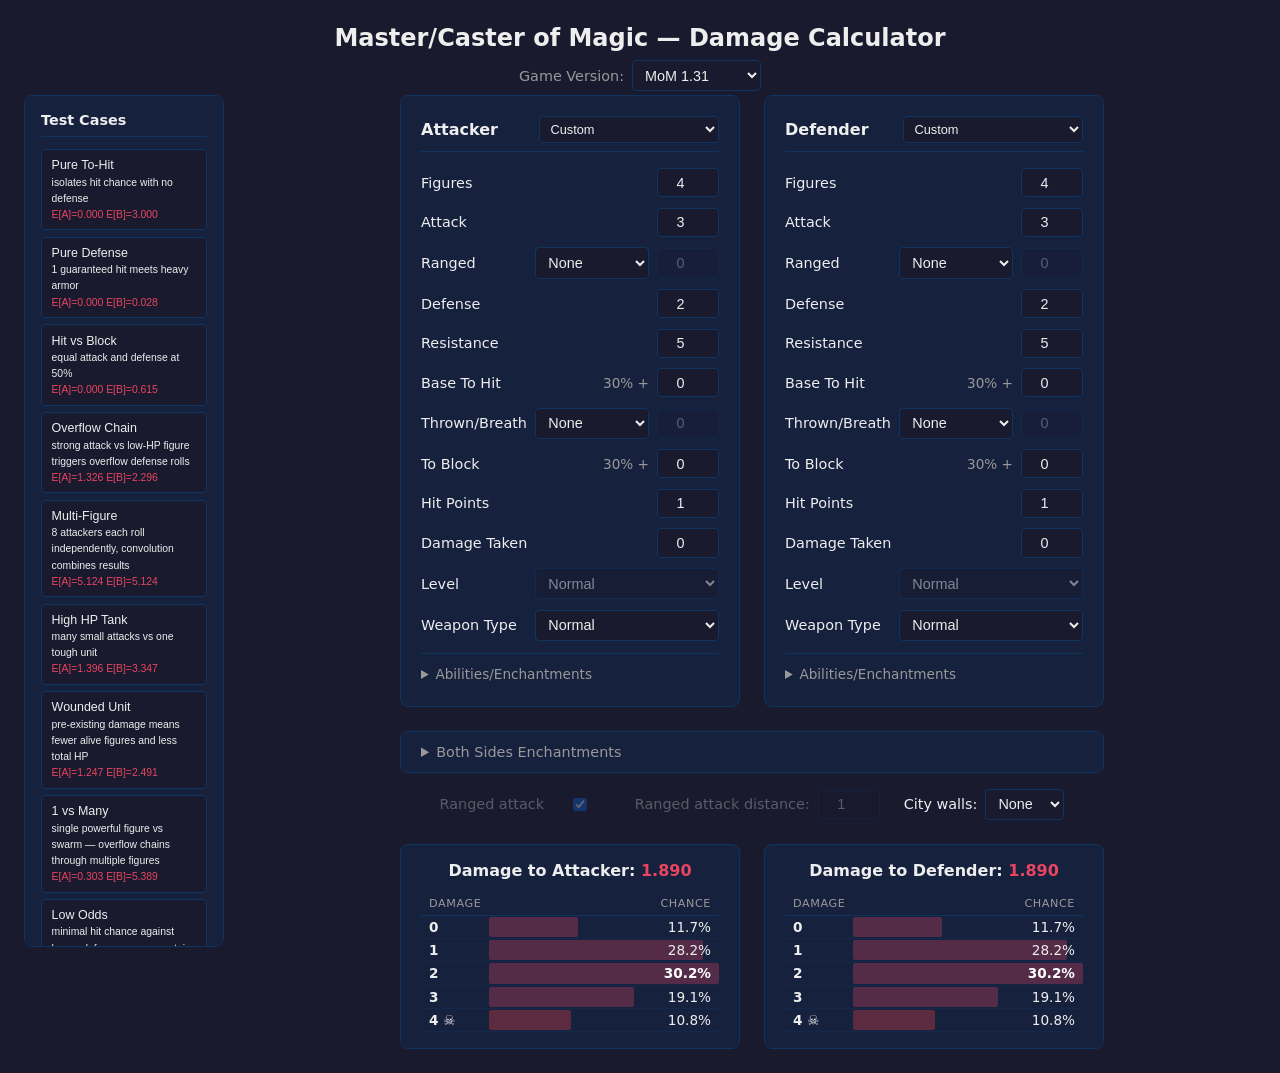
==== commit 97d3f74e: "- Moved files around - Introduced new data source for MoM, MoM CP and CoM1 unit roster data (MoM twe" ====
--- a/index.html
+++ b/index.html
@@ -232,6 +232,47 @@
   }
   .common-fields input { width: 62px; }
   .common-fields select { text-align: left; }
+  /* --- Combat Enchantments Box --- */
+  .combat-enchantments {
+    background: var(--panel);
+    border: 1px solid var(--border);
+    border-radius: 8px;
+    padding: 0.75rem 1.25rem;
+    margin: 0 auto 1rem;
+    max-width: calc(340px + 340px + 1.5rem);
+  }
+  .combat-enchantments summary {
+    cursor: pointer;
+    font-size: 0.9rem;
+    color: var(--muted);
+    user-select: none;
+  }
+  .combat-enchantments summary:hover {
+    color: var(--text);
+  }
+  .enchantments-content {
+    padding-top: 0.5rem;
+  }
+  .enchantments-content .abil-grid {
+    margin-bottom: 0.4rem;
+  }
+  .enchant-row {
+    display: flex;
+    align-items: center;
+    justify-content: space-between;
+    gap: 0.5rem;
+    font-size: 0.9rem;
+    margin-top: 0.3rem;
+  }
+  .enchant-row select, .enchant-row-select {
+    padding: 0.35rem 0.5rem;
+    border: 1px solid var(--border);
+    border-radius: 4px;
+    background: var(--bg);
+    color: var(--text);
+    font-size: 0.9rem;
+    text-align: left;
+  }
   .check-label {
     display: flex;
     align-items: center;
@@ -316,6 +357,97 @@
     max-height: 460px;
     overflow-y: auto;
   }
+  /* --- Abilities Expandable Section --- */
+  .abilities-section {
+    margin-top: 0.75rem;
+    border-top: 1px solid var(--border);
+    padding-top: 0.5rem;
+  }
+  .abilities-section summary {
+    cursor: pointer;
+    font-size: 0.85rem;
+    color: var(--muted);
+    user-select: none;
+    padding: 0.25rem 0;
+  }
+  .abilities-section summary:hover {
+    color: var(--text);
+  }
+  .abilities-content {
+    padding-top: 0.5rem;
+  }
+  .abilities-content.locked input[type="checkbox"],
+  .abilities-content.locked input[type="number"] {
+    opacity: 0.5;
+    pointer-events: none;
+  }
+  .abilities-content.locked label {
+    opacity: 0.5;
+    pointer-events: none;
+  }
+  .abil-group-header {
+    font-size: 0.7rem;
+    text-transform: uppercase;
+    letter-spacing: 0.05em;
+    color: var(--muted);
+    margin: 0.5rem 0 0.25rem;
+    padding-bottom: 0.15rem;
+    border-bottom: 1px solid rgba(15, 52, 96, 0.4);
+  }
+  .abil-group-header:first-child {
+    margin-top: 0;
+  }
+  .abil-grid {
+    display: grid;
+    grid-template-columns: 1fr 1fr;
+    gap: 0.2rem 0.5rem;
+  }
+  .abil-check {
+    display: flex;
+    align-items: center;
+    gap: 0.3rem;
+    font-size: 0.8rem;
+    cursor: pointer;
+    white-space: nowrap;
+  }
+  .abil-check input[type="checkbox"] {
+    margin: 0;
+    cursor: pointer;
+  }
+  .abil-num-row {
+    display: flex;
+    align-items: center;
+    gap: 0.4rem;
+    font-size: 0.8rem;
+    margin: 0.15rem 0;
+  }
+  .abil-num-row label {
+    flex: 1;
+    white-space: nowrap;
+  }
+  .abil-num-row select {
+    flex: none;
+    padding: 0.2rem 0.3rem;
+    border: 1px solid var(--border);
+    border-radius: 4px;
+    background: var(--bg);
+    color: var(--text);
+    font-size: 0.8rem;
+    text-align: left;
+  }
+  .abil-num-row:has(select) label {
+    flex: none;
+  }
+  .abil-num-row input[type="number"] {
+    width: 50px;
+    padding: 0.2rem 0.3rem;
+    border: 1px solid var(--border);
+    border-radius: 4px;
+    background: var(--bg);
+    color: var(--text);
+    font-size: 0.8rem;
+    text-align: center;
+  }
 </style>
 </head>
 <body>
@@ -324,8 +456,8 @@
 <div class="version-bar">
   <label for="gameVersion">Game Version:</label>
   <select id="gameVersion">
-    <option value="mom_1.03.01" selected>MoM v1.03.01</option>
-    <option value="mom_cp_1.60.00">MoM CP v1.60.00</option>
+    <option value="mom_1.03.01" selected>MoM 1.31</option>
+    <option value="mom_cp_1.60.00">MoM CP 1.60</option>
     <option value="com_6.08">CoM 6.08</option>
     <option value="com2_1.05.11">CoM2 1.05.11</option>
   </select>
@@ -407,6 +539,10 @@
         <option value="adamantium">Adamantium</option>
       </select>
     </div>
+    <details class="abilities-section">
+      <summary>Abilities/Enchantments</summary>
+      <div class="abilities-content" id="aAbilities"></div>
+    </details>
   </div>
 
   <div class="panel">
@@ -476,8 +612,30 @@
         <option value="adamantium">Adamantium</option>
       </select>
     </div>
+    <details class="abilities-section">
+      <summary>Abilities/Enchantments</summary>
+      <div class="abilities-content" id="bAbilities"></div>
+    </details>
   </div>
 </div>
+
+<details class="combat-enchantments">
+  <summary>Both Sides Enchantments</summary>
+  <div class="enchantments-content">
+    <div class="enchant-row">
+      <label class="abil-check"><input type="checkbox" id="enchDarkness"> Darkness/C. of Shadow/E. Night</label>
+      <label class="abil-check"><input type="checkbox" id="enchHeavenlyLight"> True Light/H. Light</label>
+      <label class="abil-check">Node aura:
+        <select id="nodeAura" class="enchant-row-select">
+          <option value="none" selected>None</option>
+          <option value="chaos">Chaos</option>
+          <option value="nature">Nature</option>
+          <option value="sorcery">Sorcery</option>
+        </select>
+      </label>
+    </div>
+  </div>
+</details>
 
 <div class="common-fields">
   <label id="rangedCheckLabel" class="check-label">
@@ -485,12 +643,11 @@
   </label>
   <label id="rangedDistLabel">Ranged attack distance:</label>
   <input type="number" id="rangedDist" min="1" max="99" value="1">
-  <label>Node aura:</label>
-  <select id="nodeAura">
+  <label>City walls:</label>
+  <select id="cityWalls">
     <option value="none" selected>None</option>
-    <option value="chaos">Chaos</option>
-    <option value="nature">Nature</option>
-    <option value="sorcery">Sorcery</option>
+    <option value="1">+1 def</option>
+    <option value="3">+3 def</option>
   </select>
 </div>
 
@@ -528,6 +685,165 @@
   37: 'magic_n', // nature — sprite shimmer (Sprites)
   38: 'magic_n', // nature — green bolt (Druid hero, Elven Archer hero)
 };
+
+// --- Ability Definitions ---
+// Each ability: { key, label, type: 'bool'|'num', match, group }
+// 'match' is used to find the ability in the unit's abilities array.
+// For bool: matches exact name or name=value. For num: matches name=value and extracts value.
+const ABILITY_DEFS = [
+  // Abilities (innate unit abilities) — numeric first
+  { key: 'poison', label: 'Poison Touch', type: 'num', match: 'Poison', group: 'Abilities' },
+  { key: 'lifeSteal', label: 'Life Steal', type: 'num', match: 'LifeSteal', group: 'Abilities' },
+  { key: 'stoningTouch', label: 'Stoning Touch', type: 'num', match: 'StoningTouch', group: 'Abilities' },
+  { key: 'deathGaze', label: 'Death Gaze', type: 'num', match: 'DeathGaze', group: 'Abilities' },
+  { key: 'stoningGaze', label: 'Stoning Gaze', type: 'num', match: 'StoningGaze', group: 'Abilities' },
+  { key: 'doomGaze', label: 'Doom Gaze', type: 'num', match: 'DoomGaze', group: 'Abilities' },
+  { key: 'gazeRanged', label: 'Hidden Gaze Attack', type: 'num', match: 'GazeRanged', group: 'Abilities' },
+  { key: 'resistanceToAll', label: 'Resistance to All', type: 'num', match: 'ResistanceToAll', group: 'Abilities' },
+  { key: 'holyBonus', label: 'Holy Bonus', type: 'num', match: 'HolyBonus', group: 'Abilities' },
+  { key: 'unitType', label: 'Unit Type', type: 'select', options: [['normal','Normal'],['hero','Hero'],['fantastic','Fantastic']], group: 'Abilities' },
+  { key: 'armorPiercing', label: 'Armor Piercing', type: 'bool', match: 'ArmorPiercing', group: 'Abilities' },
+  { key: 'firstStrike', label: 'First Strike', type: 'bool', match: 'FirstStrike', group: 'Abilities' },
+  { key: 'negateFirstStrike', label: 'Negate First Strike', type: 'bool', match: 'NegateFirstStrike', group: 'Abilities' },
+  { key: 'largeShield', label: 'Large Shield', type: 'bool', match: 'LargeShield', group: 'Abilities' },
+  { key: 'lucky', label: 'Lucky', type: 'bool', match: 'Lucky', group: 'Abilities' },
+  { key: 'illusion', label: 'Illusion', type: 'bool', match: 'Illusion', group: 'Abilities' },
+  { key: 'longRange', label: 'Long Range', type: 'bool', match: 'LongRange', group: 'Abilities' },
+  { key: 'doom', label: 'Doom Damage', type: 'bool', match: 'Doom', group: 'Abilities' },
+  { key: 'fireImmunity', label: 'Fire Immunity', type: 'bool', match: 'FireImmunity', group: 'Abilities' },
+  { key: 'coldImmunity', label: 'Cold Immunity', type: 'bool', match: 'ColdImmunity', group: 'Abilities' },
+  { key: 'deathImmunity', label: 'Death Immunity', type: 'bool', match: 'DeathImmunity', group: 'Abilities' },
+  { key: 'poisonImmunity', label: 'Poison Immunity', type: 'bool', match: 'PoisonImmunity', group: 'Abilities' },
+  { key: 'stoningImmunity', label: 'Stoning Immunity', type: 'bool', match: 'StoningImmunity', group: 'Abilities' },
+  { key: 'lightningResist', label: 'Lightning Resist', type: 'bool', match: 'LightningResist', group: 'Abilities' },
+  // Abilities/Enchantments (innate or granted by spells)
+  { key: 'fear', label: 'Cause Fear', type: 'bool', match: 'Fear', group: 'Abilities/Enchantments' },
+  { key: 'invisibility', label: 'Invisible', type: 'bool', match: 'Invisibility', group: 'Abilities/Enchantments' },
+  { key: 'immolation', label: 'Immolation', type: 'bool', match: 'Immolation', group: 'Abilities/Enchantments' },
+  { key: 'magicImmunity', label: 'Magic Immunity', type: 'bool', match: 'MagicImmunity', group: 'Abilities/Enchantments' },
+  { key: 'missileImmunity', label: 'Missile Imm./G. Wind', type: 'bool', match: 'MissileImmunity', group: 'Abilities/Enchantments' },
+  { key: 'weaponImmunity', label: 'Weapon Imm./Wr. Form', type: 'bool', match: 'WeaponImmunity', group: 'Abilities/Enchantments' },
+  { key: 'illusionImmunity', label: 'Illusion Imm./Tr. Sight', type: 'bool', match: 'IllusionImmunity', group: 'Abilities/Enchantments' },
+  // Enchantments (spell-granted only)
+  { key: 'prayer', label: 'Prayer', type: 'select', options: [['none','None'],['prayer','Prayer'],['highPrayer','High Prayer']], group: 'Enchantments' },
+  { key: 'flameBlade', label: 'Metal Fires/Flame Blade', type: 'select', options: [['none','None'],['metalFires','Metal Fires'],['flameBlade','Flame Blade']], group: 'Enchantments' },
+  { key: 'chaosChannels', label: 'Chaos Channels', type: 'select', options: [['none','None'],['defense','+Defense'],['fireBreath','+Fire Breath']], group: 'Enchantments' },
+  { key: 'stoneSkin', label: 'Stone/Iron Skin', type: 'select', options: [['none','None'],['stoneSkin','Stone Skin'],['ironSkin','Iron Skin']], group: 'Enchantments' },
+  { key: 'bless', label: 'Bless', type: 'bool', match: 'Bless', group: 'Enchantments' },
+  { key: 'blur', label: 'Blur', type: 'bool', match: 'Blur', group: 'Enchantments' },
+  { key: 'warpReality', label: 'Warp Reality', type: 'bool', match: 'WarpReality', group: 'Enchantments' },
+  { key: 'blackPrayer', label: 'Debuffed by Black Prayer', type: 'bool', match: 'BlackPrayer', group: 'Enchantments' },
+  { key: 'holyWeapon', label: 'Holy Weapon/H. Arms', type: 'bool', match: 'HolyWeapon', group: 'Enchantments' },
+  { key: 'holyArmor', label: 'Holy Armor', type: 'bool', match: 'HolyArmor', group: 'Enchantments' },
+  { key: 'invulnerability', label: 'Invulnerability', type: 'bool', match: 'Invulnerability', group: 'Enchantments' },
+  { key: 'righteousness', label: 'Righteousness', type: 'bool', match: 'Righteousness', group: 'Enchantments' },
+  { key: 'charmOfLife', label: 'Charm of Life', type: 'bool', match: 'CharmOfLife', group: 'Enchantments' },
+  { key: 'eldritchWeapon', label: 'Eldritch Weapon', type: 'bool', match: 'EldritchWeapon', group: 'Enchantments' },
+  { key: 'berserk', label: 'Berserk', type: 'bool', match: 'Berserk', group: 'Enchantments' },
+  { key: 'haste', label: 'Haste', type: 'bool', match: 'Haste', group: 'Enchantments' },
+  { key: 'blackChannels', label: 'Black Channels', type: 'bool', match: 'BlackChannels', group: 'Enchantments' },
+  { key: 'giantStrength', label: 'Giant Strength', type: 'bool', match: 'GiantStrength', group: 'Enchantments' },
+  { key: 'lionheart', label: 'Lionheart', type: 'bool', match: 'Lionheart', group: 'Enchantments' },
+  { key: 'elementalArmor', label: 'Elemental Armor', type: 'bool', match: 'ElementalArmor', group: 'Enchantments' },
+  { key: 'resistElements', label: 'Resist Elements', type: 'bool', match: 'ResistElements', group: 'Enchantments' },
+  { key: 'resistMagic', label: 'Resist Magic', type: 'bool', match: 'ResistMagic', group: 'Enchantments' },
+];
+
+function buildAbilitiesUI(prefix) {
+  const container = document.getElementById(prefix + 'Abilities');
+  let gridDiv = null;
+  let currentGroup = '';
+  for (const abil of ABILITY_DEFS) {
+    if (abil.group && abil.group !== currentGroup) {
+      currentGroup = abil.group;
+      gridDiv = null;
+      const header = document.createElement('div');
+      header.className = 'abil-group-header';
+      header.textContent = currentGroup;
+      container.appendChild(header);
+    }
+    const id = prefix + 'Abil_' + abil.key;
+    if (abil.type === 'bool') {
+      if (!gridDiv) {
+        gridDiv = document.createElement('div');
+        gridDiv.className = 'abil-grid';
+        container.appendChild(gridDiv);
+      }
+      const lbl = document.createElement('label');
+      lbl.className = 'abil-check';
+      lbl.innerHTML = `<input type="checkbox" id="${id}"> ${abil.label}`;
+      gridDiv.appendChild(lbl);
+    } else if (abil.type === 'select') {
+      gridDiv = null;
+      const row = document.createElement('div');
+      row.className = 'abil-num-row';
+      const opts = abil.options.map(([v, l]) => `<option value="${v}">${l}</option>`).join('');
+      row.innerHTML = `<label for="${id}">${abil.label}</label><select id="${id}">${opts}</select>`;
+      container.appendChild(row);
+    } else {
+      gridDiv = null;
+      const row = document.createElement('div');
+      row.className = 'abil-num-row';
+      row.innerHTML = `<label for="${id}">${abil.label}</label><input type="number" id="${id}" value="0" min="-50" max="50">`;
+      container.appendChild(row);
+    }
+  }
+}
+
+function parseAbilitiesFromUnit(unit) {
+  const result = {};
+  const abilities = unit.abilities || [];
+  for (const abil of ABILITY_DEFS) {
+    if (abil.type === 'bool') {
+      // Match exact name or name=value
+      result[abil.key] = abilities.some(a => a === abil.match || a.startsWith(abil.match + '='));
+    } else {
+      // Find name=value and extract the number
+      const found = abilities.find(a => a.startsWith(abil.match + '='));
+      if (found) {
+        result[abil.key] = parseInt(found.split('=')[1]) || 0;
+      } else if (abilities.includes(abil.match)) {
+        // Value-less version (e.g., "Immolation" in CoM2)
+        result[abil.key] = 1;
+      } else {
+        result[abil.key] = 0;
+      }
+    }
+  }
+  return result;
+}
+
+function applyAbilities(prefix, abilValues) {
+  for (const abil of ABILITY_DEFS) {
+    const el = document.getElementById(prefix + 'Abil_' + abil.key);
+    if (!el) continue;
+    if (abil.type === 'bool') {
+      el.checked = !!abilValues[abil.key];
+    } else if (abil.type === 'select') {
+      el.value = abilValues[abil.key] || abil.options[0][0];
+    } else {
+      el.value = abilValues[abil.key] || 0;
+    }
+  }
+}
+
+function clearAbilities(prefix) {
+  for (const abil of ABILITY_DEFS) {
+    const el = document.getElementById(prefix + 'Abil_' + abil.key);
+    if (!el) continue;
+    if (abil.type === 'bool') {
+      el.checked = false;
+    } else if (abil.type === 'select') {
+      el.value = abil.options[0][0];
+    } else {
+      el.value = 0;
+    }
+  }
+}
+
+// Build UI on load
+buildAbilitiesUI('a');
+buildAbilitiesUI('b');
 
 // Parsed unit databases per version. Loaded on demand.
 const unitDatabases = {};
@@ -622,6 +938,7 @@
 const VERSION_DATA = {
   'mom_1.03.01':    MOM_UNITS_DATA,
   'mom_cp_1.60.00': MOM_UNITS_DATA,
+  'com_6.08':       COM2_UNITS_DATA,
   'com2_1.05.11':   COM2_UNITS_DATA,
 };
 
@@ -751,6 +1068,9 @@
   document.getElementById(prefix + 'Dmg').value = 0;
   document.getElementById(prefix + 'RangedType').value = unit.ranged_type || 'none';
   document.getElementById(prefix + 'ThrownType').value = unit.breath_type || 'none';
+  // Set abilities
+  const abilValues = parseAbilitiesFromUnit(unit);
+  applyAbilities(prefix, abilValues);
   // Apply level bonuses on top of base stats
   applyLevelBonuses(prefix);
 }
@@ -758,8 +1078,10 @@
 function updateUnitLock(prefix) {
   const sel = document.getElementById(prefix + 'Unit');
   const fields = sel.closest('.panel').querySelector('.panel-fields');
+  const abilContent = document.getElementById(prefix + 'Abilities');
   const isCustom = sel.value === 'custom';
   fields.classList.toggle('locked', !isCustom);
+  abilContent.classList.toggle('locked', !isCustom);
 
   const levelSel = document.getElementById(prefix + 'Level');
   const weaponSel = document.getElementById(prefix + 'Weapon');
@@ -783,11 +1105,69 @@
   }
 }
 
+// Cross-version unit name aliases (CoM2 name → MoM name and vice versa)
+const UNIT_NAME_ALIASES = {
+  'Shamans': 'Shaman',       'Shaman': 'Shamans',
+  'Chimeras': 'Chimera',     'Chimera': 'Chimeras',
+  'Phantom Warriors': 'Phantom Warrior', 'Phantom Warrior': 'Phantom Warriors',
+  'Pegasai': 'Pegasi',       'Pegasi': 'Pegasai',
+  'Archangel': 'Arch Angel', 'Arch Angel': 'Archangel',
+  'Orc Warrior': 'Orc Archer', 'Orc Archer': 'Orc Warrior',
+};
+
+function getUnitHeroArchetype(name) {
+  // "Dwarf (Brax)" → "Dwarf"
+  const m = (name || '').match(/^(.+?)\s*\(.*\)$/);
+  return m ? m[1].trim() : null;
+}
+
+function findMatchingUnit(units, oldUnit) {
+  if (!oldUnit) return null;
+  const oldName = oldUnit.name;
+  // 1. Exact name match
+  let match = units.find(u => u.name === oldName);
+  if (match) return match;
+  // 2. Try alias
+  const aliased = UNIT_NAME_ALIASES[oldName];
+  if (aliased) {
+    match = units.find(u => u.name === aliased);
+    if (match) return match;
+  }
+  // 3. Hero archetype match (e.g. "Dwarf (Brax)" matches "Dwarf (Brax)" across versions)
+  const arch = getUnitHeroArchetype(oldName);
+  if (arch) {
+    match = units.find(u => getUnitHeroArchetype(u.name) === arch);
+    if (match) return match;
+  }
+  return null;
+}
+
 function onVersionChange() {
   const version = document.getElementById('gameVersion').value;
+  const aUnitSel = document.getElementById('aUnit');
+  const bUnitSel = document.getElementById('bUnit');
+  // Remember currently selected units before repopulating
+  const oldAId = aUnitSel.value;
+  const oldBId = bUnitSel.value;
+  const oldAUnit = oldAId !== 'custom' ? (Object.values(unitDatabases).flat().find(u => String(u.id) === oldAId) || null) : null;
+  const oldBUnit = oldBId !== 'custom' ? (Object.values(unitDatabases).flat().find(u => String(u.id) === oldBId) || null) : null;
+
   const units = loadUnitDatabase(version);
   populateUnitDropdown('aUnit', units);
   populateUnitDropdown('bUnit', units);
+
+  // Only do cross-version name matching if populateUnitDropdown didn't already
+  // restore the selection by ID (i.e. the unit ID doesn't exist in the new roster)
+  for (const [prefix, oldUnit, sel] of [['a', oldAUnit, aUnitSel], ['b', oldBUnit, bUnitSel]]) {
+    if (!oldUnit) continue;
+    // If the dropdown already restored to the same ID, no need to re-match
+    if (sel.value !== 'custom') continue;
+    const matched = findMatchingUnit(units, oldUnit);
+    if (matched) {
+      sel.value = String(matched.id);
+    }
+  }
+
   updateUnitLock('a');
   updateUnitLock('b');
   updateTypeVisibility();
@@ -1283,6 +1663,7 @@
     document.getElementById(prefix + 'ThrownType').value = u.thrownType;
     document.getElementById(prefix + 'Thrown').value = u.thrown;
     document.getElementById(prefix + 'Weapon').value = u.weapon;
+    clearAbilities(prefix);
   }
   setUnit('a', preset.a);
   setUnit('b', preset.b);
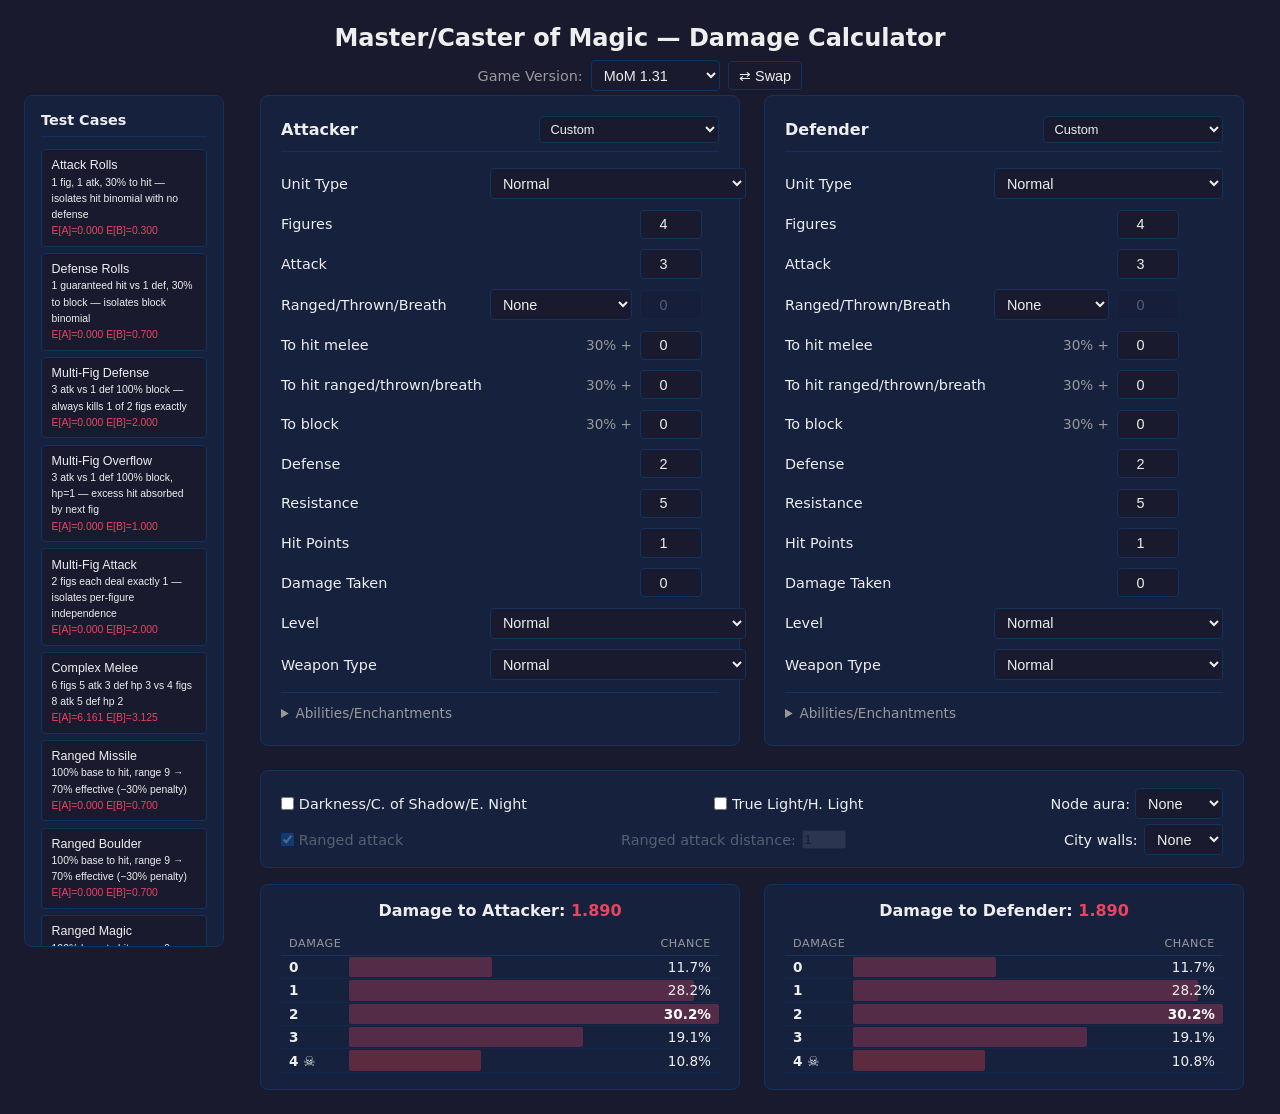
==== commit ce78679b: "Refactor stat computation into readUnitStats(), add damage breakdown by phase, swap button, and stre" ====
--- a/index.html
+++ b/index.html
@@ -12,6 +12,7 @@
     --accent: #e94560;
     --text: #eee;
     --muted: #999;
+    --two-panel-width: calc(480px * 2 + 1.5rem);
   }
   * { box-sizing: border-box; margin: 0; padding: 0; scrollbar-color: var(--border) transparent; }
   *::-webkit-scrollbar { width: 6px; }
@@ -48,6 +49,16 @@
     color: var(--text);
     font-size: 0.9rem;
   }
+  .swap-btn {
+    padding: 0.35rem 0.65rem;
+    border: 1px solid var(--border);
+    border-radius: 4px;
+    background: var(--bg);
+    color: var(--text);
+    font-size: 0.9rem;
+    cursor: pointer;
+  }
+  .swap-btn:hover { border-color: var(--accent); color: var(--accent); }
   .subtitle {
     text-align: center;
     color: var(--muted);
@@ -68,8 +79,8 @@
     border: 1px solid var(--border);
     border-radius: 8px;
     padding: 1.25rem;
-    min-width: 300px;
-    flex: 0 1 340px;
+    min-width: 400px;
+    flex: 0 1 480px;
   }
   .panel h2 {
     font-size: 1rem;
@@ -101,7 +112,7 @@
     opacity: 1;
     pointer-events: auto;
   }
-  .panel-fields.locked select[id$="Weapon"].weapon-locked {
+  .panel-fields select[id$="Weapon"].weapon-locked {
     opacity: 0.5;
     pointer-events: none;
   }
@@ -110,7 +121,7 @@
   }
   .panel-fields {
     display: grid;
-    grid-template-columns: auto 1fr 62px;
+    grid-template-columns: auto 1fr 62px auto;
     align-items: center;
     row-gap: 0.65rem;
     column-gap: 0.5rem;
@@ -133,9 +144,9 @@
   .panel-fields > input[type="number"] {
     grid-column: 3;
   }
-  /* standalone select: span cols 2-3 */
+  /* standalone select: span cols 2-4 */
   .panel-fields > select {
-    grid-column: 2 / 4;
+    grid-column: 2 / 5;
     text-align: left;
   }
   /* dropdown + input combos */
@@ -156,6 +167,18 @@
     color: var(--muted);
     font-size: 0.8rem;
     margin-left: -0.3rem;
+  }
+  /* Modified stat value (col 4) */
+  .mod-val {
+    grid-column: 4;
+    font-size: 0.9rem;
+    color: var(--accent);
+    white-space: nowrap;
+    min-width: 2.5em;
+    visibility: hidden;
+  }
+  .mod-val.visible {
+    visibility: visible;
   }
   /* --- Presets Sidebar --- */
   .page-layout {
@@ -239,22 +262,15 @@
     border-radius: 8px;
     padding: 0.75rem 1.25rem;
     margin: 0 auto 1rem;
-    max-width: calc(340px + 340px + 1.5rem);
-  }
-  .combat-enchantments summary {
-    cursor: pointer;
+    max-width: var(--two-panel-width);
+  }
+  .combat-enchantments .abil-check {
     font-size: 0.9rem;
-    color: var(--muted);
-    user-select: none;
-  }
-  .combat-enchantments summary:hover {
-    color: var(--text);
-  }
-  .enchantments-content {
-    padding-top: 0.5rem;
-  }
-  .enchantments-content .abil-grid {
-    margin-bottom: 0.4rem;
+  }
+  .field-group {
+    display: flex;
+    align-items: center;
+    gap: 0.4rem;
   }
   .enchant-row {
     display: flex;
@@ -288,14 +304,18 @@
     gap: 1.5rem;
     justify-content: center;
     flex-wrap: wrap;
+    max-width: var(--two-panel-width);
+    margin: 0 auto;
+  }
+  .results > .dist-panel {
+    flex: 1 1 0;
+    min-width: 0;
   }
   .dist-panel {
     background: var(--panel);
     border: 1px solid var(--border);
     border-radius: 8px;
     padding: 1rem 1.25rem;
-    flex: 0 1 340px;
-    min-width: 300px;
   }
   .dist-header {
     font-size: 1rem;
@@ -357,6 +377,55 @@
     max-height: 460px;
     overflow-y: auto;
   }
+  /* --- Damage Breakdown Grid --- */
+  .breakdown-section {
+    flex-basis: 100%;
+    margin-bottom: 0.25rem;
+  }
+  .breakdown-section summary {
+    cursor: pointer;
+    font-size: 0.95rem;
+    font-weight: bold;
+    color: var(--muted);
+    user-select: none;
+    padding: 0.4rem 0;
+    text-align: center;
+  }
+  .breakdown-section summary:hover {
+    color: var(--text);
+  }
+  .breakdown-grid {
+    display: grid;
+    grid-template-columns: 1fr 1fr;
+    gap: 0.75rem;
+    margin-top: 0.5rem;
+  }
+  .breakdown-grid .dist-scroll {
+    max-height: 300px;
+  }
+  .breakdown-phase-label {
+    grid-column: 1 / -1;
+    font-size: 0.8rem;
+    font-weight: bold;
+    color: var(--muted);
+    text-transform: uppercase;
+    letter-spacing: 0.05em;
+    padding: 0.4rem 0 0.1rem 0.25rem;
+    border-top: 1px solid var(--border);
+  }
+  .breakdown-phase-label:first-child {
+    border-top: none;
+    padding-top: 0;
+  }
+  /* --- Total Damage Label --- */
+  .total-damage-label {
+    flex-basis: 100%;
+    font-size: 0.95rem;
+    font-weight: bold;
+    color: var(--muted);
+    text-align: center;
+    padding: 0.4rem 0 0;
+  }
   /* --- Abilities Expandable Section --- */
   .abilities-section {
     margin-top: 0.75rem;
@@ -376,12 +445,12 @@
   .abilities-content {
     padding-top: 0.5rem;
   }
-  .abilities-content.locked input[type="checkbox"],
-  .abilities-content.locked input[type="number"] {
-    opacity: 0.5;
-    pointer-events: none;
-  }
-  .abilities-content.locked label {
+  .abilities-content.locked .group-abilities input,
+  .abilities-content.locked .group-abilities select,
+  .abilities-content.locked .group-abilities label,
+  .abilities-content.locked .group-enchantments .abil-num-row input,
+  .abilities-content.locked .group-enchantments .abil-num-row select,
+  .abilities-content.locked .group-enchantments .abil-num-row label {
     opacity: 0.5;
     pointer-events: none;
   }
@@ -413,6 +482,12 @@
   .abil-check input[type="checkbox"] {
     margin: 0;
     cursor: pointer;
+  }
+  .abil-num-grid {
+    display: grid;
+    grid-template-columns: 1fr 1fr;
+    gap: 0.2rem 0.5rem;
+    margin-bottom: 0.4rem;
   }
   .abil-num-row {
     display: flex;
@@ -461,6 +536,7 @@
     <option value="com_6.08">CoM 6.08</option>
     <option value="com2_1.05.11">CoM2 1.05.11</option>
   </select>
+  <button class="swap-btn" onclick="swapAttackerDefender()" title="Swap attacker and defender">&#8644; Swap</button>
 </div>
 
 <div class="page-layout">
@@ -475,51 +551,66 @@
   <div class="panel">
     <h2><span>Attacker</span><select id="aUnit" class="unit-select"><option value="custom">Custom</option></select></h2>
     <div class="panel-fields">
+      <label>Unit Type</label>
+      <select id="aAbil_unitType">
+        <option value="normal">Normal</option>
+        <option value="hero">Hero</option>
+        <option value="fantastic">Fantastic</option>
+      </select>
+
       <label>Figures</label>
       <input type="number" id="aFigs" min="1" max="9" value="4">
+      <span class="mod-val"></span>
 
       <label>Attack</label>
       <input type="number" id="aAtk" min="0" max="50" value="3">
-
-      <label>Ranged</label>
-      <select class="mid" id="aRangedType">
+      <span class="mod-val" id="aAtkMod"></span>
+
+      <label>Ranged/Thrown/Breath</label>
+      <select class="mid" id="aRtbType">
         <option value="none" selected>None</option>
         <option value="missile">Missile</option>
-        <option value="rock">Rock</option>
-        <option value="magic_c">Magic (C)</option>
-        <option value="magic_n">Magic (N)</option>
-        <option value="magic_s">Magic (S)</option>
+        <option value="boulder">Boulder</option>
+        <option value="magic_c">Chaos magic</option>
+        <option value="magic_n">Nature magic</option>
+        <option value="magic_s">Sorcery magic</option>
+        <option value="thrown">Thrown</option>
+        <option value="fire">Fire breath</option>
+        <option value="lightning">Lightning breath</option>
       </select>
-      <input type="number" id="aRanged" min="0" max="50" value="0">
+      <input type="number" id="aRtb" min="0" max="50" value="0">
+      <span class="mod-val" id="aRtbMod"></span>
+
+      <label>To hit melee</label>
+      <span class="prefix">30% +</span>
+      <input type="number" id="aToHitMod" min="-20" max="70" value="0">
+      <span class="mod-val" id="aToHitMeleeMod"></span>
+
+      <label>To hit ranged/thrown/breath</label>
+      <span class="prefix">30% +</span>
+      <input type="number" id="aToHitRtbMod" min="-20" max="70" value="0">
+      <span class="mod-val" id="aToHitRtbModDisp"></span>
+
+      <label>To block</label>
+      <span class="prefix">30% +</span>
+      <input type="number" id="aToBlkMod" min="-20" max="70" value="0">
+      <span class="mod-val" id="aToBlkModDisp"></span>
 
       <label>Defense</label>
       <input type="number" id="aDef" min="0" max="50" value="2">
+      <span class="mod-val" id="aDefMod"></span>
 
       <label>Resistance</label>
       <input type="number" id="aRes" min="0" max="50" value="5">
-
-      <label>Base To Hit</label>
-      <span class="prefix">30% +</span>
-      <input type="number" id="aToHitMod" min="-20" max="70" value="0">
-
-      <label>Thrown/Breath</label>
-      <select class="mid" id="aThrownType">
-        <option value="none" selected>None</option>
-        <option value="thrown">Thrown</option>
-        <option value="fire">Fire</option>
-        <option value="lightning">Lightning</option>
-      </select>
-      <input type="number" id="aThrown" min="0" max="50" value="0">
-
-      <label>To Block</label>
-      <span class="prefix">30% +</span>
-      <input type="number" id="aToBlkMod" min="-20" max="70" value="0">
+      <span class="mod-val" id="aResMod"></span>
 
       <label>Hit Points</label>
       <input type="number" id="aHP" min="1" max="99" value="1">
+      <span class="mod-val" id="aHPMod"></span>
 
       <label>Damage Taken</label>
       <input type="number" id="aDmg" min="0" max="999" value="0">
+      <span class="mod-val"></span>
 
       <label>Level</label>
       <select id="aLevel" disabled>
@@ -548,51 +639,66 @@
   <div class="panel">
     <h2><span>Defender</span><select id="bUnit" class="unit-select"><option value="custom">Custom</option></select></h2>
     <div class="panel-fields">
+      <label>Unit Type</label>
+      <select id="bAbil_unitType">
+        <option value="normal">Normal</option>
+        <option value="hero">Hero</option>
+        <option value="fantastic">Fantastic</option>
+      </select>
+
       <label>Figures</label>
       <input type="number" id="bFigs" min="1" max="9" value="4">
+      <span class="mod-val"></span>
 
       <label>Attack</label>
       <input type="number" id="bAtk" min="0" max="50" value="3">
-
-      <label>Ranged</label>
-      <select class="mid" id="bRangedType">
+      <span class="mod-val" id="bAtkMod"></span>
+
+      <label>Ranged/Thrown/Breath</label>
+      <select class="mid" id="bRtbType">
         <option value="none" selected>None</option>
         <option value="missile">Missile</option>
-        <option value="rock">Rock</option>
+        <option value="boulder">Boulder</option>
         <option value="magic_c">Magic (C)</option>
         <option value="magic_n">Magic (N)</option>
         <option value="magic_s">Magic (S)</option>
-      </select>
-      <input type="number" id="bRanged" min="0" max="50" value="0">
-
-      <label>Defense</label>
-      <input type="number" id="bDef" min="0" max="50" value="2">
-
-      <label>Resistance</label>
-      <input type="number" id="bRes" min="0" max="50" value="5">
-
-      <label>Base To Hit</label>
-      <span class="prefix">30% +</span>
-      <input type="number" id="bToHitMod" min="-20" max="70" value="0">
-
-      <label>Thrown/Breath</label>
-      <select class="mid" id="bThrownType">
-        <option value="none" selected>None</option>
         <option value="thrown">Thrown</option>
         <option value="fire">Fire</option>
         <option value="lightning">Lightning</option>
       </select>
-      <input type="number" id="bThrown" min="0" max="50" value="0">
-
-      <label>To Block</label>
+      <input type="number" id="bRtb" min="0" max="50" value="0">
+      <span class="mod-val" id="bRtbMod"></span>
+
+      <label>To hit melee</label>
+      <span class="prefix">30% +</span>
+      <input type="number" id="bToHitMod" min="-20" max="70" value="0">
+      <span class="mod-val" id="bToHitMeleeMod"></span>
+
+      <label>To hit ranged/thrown/breath</label>
+      <span class="prefix">30% +</span>
+      <input type="number" id="bToHitRtbMod" min="-20" max="70" value="0">
+      <span class="mod-val" id="bToHitRtbModDisp"></span>
+
+      <label>To block</label>
       <span class="prefix">30% +</span>
       <input type="number" id="bToBlkMod" min="-20" max="70" value="0">
+      <span class="mod-val" id="bToBlkModDisp"></span>
+
+      <label>Defense</label>
+      <input type="number" id="bDef" min="0" max="50" value="2">
+      <span class="mod-val" id="bDefMod"></span>
+
+      <label>Resistance</label>
+      <input type="number" id="bRes" min="0" max="50" value="5">
+      <span class="mod-val" id="bResMod"></span>
 
       <label>Hit Points</label>
       <input type="number" id="bHP" min="1" max="99" value="1">
+      <span class="mod-val" id="bHPMod"></span>
 
       <label>Damage Taken</label>
       <input type="number" id="bDmg" min="0" max="999" value="0">
+      <span class="mod-val"></span>
 
       <label>Level</label>
       <select id="bLevel" disabled>
@@ -619,39 +725,45 @@
   </div>
 </div>
 
-<details class="combat-enchantments">
-  <summary>Both Sides Enchantments</summary>
-  <div class="enchantments-content">
-    <div class="enchant-row">
-      <label class="abil-check"><input type="checkbox" id="enchDarkness"> Darkness/C. of Shadow/E. Night</label>
-      <label class="abil-check"><input type="checkbox" id="enchHeavenlyLight"> True Light/H. Light</label>
-      <label class="abil-check">Node aura:
-        <select id="nodeAura" class="enchant-row-select">
-          <option value="none" selected>None</option>
-          <option value="chaos">Chaos</option>
-          <option value="nature">Nature</option>
-          <option value="sorcery">Sorcery</option>
-        </select>
-      </label>
-    </div>
+<div class="combat-enchantments">
+  <div class="enchant-row">
+    <label class="abil-check"><input type="checkbox" id="enchDarkness"> Darkness/C. of Shadow/E. Night</label>
+    <label class="abil-check"><input type="checkbox" id="enchHeavenlyLight"> True Light/H. Light</label>
+    <label class="abil-check">Node aura:
+      <select id="nodeAura" class="enchant-row-select">
+        <option value="none" selected>None</option>
+        <option value="chaos">Chaos</option>
+        <option value="nature">Nature</option>
+        <option value="sorcery">Sorcery</option>
+      </select>
+    </label>
   </div>
-</details>
-
-<div class="common-fields">
-  <label id="rangedCheckLabel" class="check-label">
-    Ranged attack <input type="checkbox" id="rangedCheck" checked>
-  </label>
-  <label id="rangedDistLabel">Ranged attack distance:</label>
-  <input type="number" id="rangedDist" min="1" max="99" value="1">
-  <label>City walls:</label>
-  <select id="cityWalls">
-    <option value="none" selected>None</option>
-    <option value="1">+1 def</option>
-    <option value="3">+3 def</option>
-  </select>
+  <div class="enchant-row">
+    <label id="rangedCheckLabel" class="check-label">
+      <input type="checkbox" id="rangedCheck" checked> Ranged attack
+    </label>
+    <span class="field-group" id="rangedDistLabel">
+      <label>Ranged attack distance:</label>
+      <input type="number" id="rangedDist" min="1" max="99" value="1">
+    </span>
+    <span class="field-group">
+      <label>City walls:</label>
+      <select id="cityWalls">
+        <option value="none" selected>None</option>
+        <option value="1">+1 def</option>
+        <option value="3">+3 def</option>
+      </select>
+    </span>
+  </div>
 </div>
 
+
 <div class="results" id="results">
+  <details class="breakdown-section" id="breakdownSection" style="display:none">
+    <summary>Damage breakdown by phase</summary>
+    <div class="breakdown-grid" id="breakdownGrid"></div>
+  </details>
+  <div class="total-damage-label" id="totalDamageLabel" style="display:none">Total damage</div>
   <div class="dist-panel" id="distA"></div>
   <div class="dist-panel" id="distB"></div>
 </div>
@@ -671,8 +783,8 @@
 
 // RangedType ID -> calculator ranged type
 const RANGED_TYPE_MAP = {
-  10: 'rock',    // boulder
-  11: 'rock',    // cannon
+  10: 'boulder', // boulder
+  11: 'boulder', // cannon
   20: 'missile',
   21: 'missile', // sling
   30: 'magic_c', // chaos — lightning bolt (Warlock hero, Chaos Warrior hero, Storm Giant)
@@ -699,9 +811,6 @@
   { key: 'stoningGaze', label: 'Stoning Gaze', type: 'num', match: 'StoningGaze', group: 'Abilities' },
   { key: 'doomGaze', label: 'Doom Gaze', type: 'num', match: 'DoomGaze', group: 'Abilities' },
   { key: 'gazeRanged', label: 'Hidden Gaze Attack', type: 'num', match: 'GazeRanged', group: 'Abilities' },
-  { key: 'resistanceToAll', label: 'Resistance to All', type: 'num', match: 'ResistanceToAll', group: 'Abilities' },
-  { key: 'holyBonus', label: 'Holy Bonus', type: 'num', match: 'HolyBonus', group: 'Abilities' },
-  { key: 'unitType', label: 'Unit Type', type: 'select', options: [['normal','Normal'],['hero','Hero'],['fantastic','Fantastic']], group: 'Abilities' },
   { key: 'armorPiercing', label: 'Armor Piercing', type: 'bool', match: 'ArmorPiercing', group: 'Abilities' },
   { key: 'firstStrike', label: 'First Strike', type: 'bool', match: 'FirstStrike', group: 'Abilities' },
   { key: 'negateFirstStrike', label: 'Negate First Strike', type: 'bool', match: 'NegateFirstStrike', group: 'Abilities' },
@@ -717,6 +826,8 @@
   { key: 'stoningImmunity', label: 'Stoning Immunity', type: 'bool', match: 'StoningImmunity', group: 'Abilities' },
   { key: 'lightningResist', label: 'Lightning Resist', type: 'bool', match: 'LightningResist', group: 'Abilities' },
   // Abilities/Enchantments (innate or granted by spells)
+  { key: 'resistanceToAll', label: 'Received resistance to all', type: 'num', match: 'ResistanceToAll', group: 'Abilities/Enchantments' },
+  { key: 'holyBonus', label: 'Received holy bonus', type: 'num', match: 'HolyBonus', group: 'Abilities/Enchantments' },
   { key: 'fear', label: 'Cause Fear', type: 'bool', match: 'Fear', group: 'Abilities/Enchantments' },
   { key: 'invisibility', label: 'Invisible', type: 'bool', match: 'Invisibility', group: 'Abilities/Enchantments' },
   { key: 'immolation', label: 'Immolation', type: 'bool', match: 'Immolation', group: 'Abilities/Enchantments' },
@@ -726,7 +837,7 @@
   { key: 'illusionImmunity', label: 'Illusion Imm./Tr. Sight', type: 'bool', match: 'IllusionImmunity', group: 'Abilities/Enchantments' },
   // Enchantments (spell-granted only)
   { key: 'prayer', label: 'Prayer', type: 'select', options: [['none','None'],['prayer','Prayer'],['highPrayer','High Prayer']], group: 'Enchantments' },
-  { key: 'flameBlade', label: 'Metal Fires/Flame Blade', type: 'select', options: [['none','None'],['metalFires','Metal Fires'],['flameBlade','Flame Blade']], group: 'Enchantments' },
+  { key: 'flameBlade', label: 'Metal Fires/Fl. Blade', type: 'select', options: [['none','None'],['metalFires','Metal Fires'],['flameBlade','Flame Blade']], group: 'Enchantments' },
   { key: 'chaosChannels', label: 'Chaos Channels', type: 'select', options: [['none','None'],['defense','+Defense'],['fireBreath','+Fire Breath']], group: 'Enchantments' },
   { key: 'stoneSkin', label: 'Stone/Iron Skin', type: 'select', options: [['none','None'],['stoneSkin','Stone Skin'],['ironSkin','Iron Skin']], group: 'Enchantments' },
   { key: 'bless', label: 'Bless', type: 'bool', match: 'Bless', group: 'Enchantments' },
@@ -752,11 +863,15 @@
 function buildAbilitiesUI(prefix) {
   const container = document.getElementById(prefix + 'Abilities');
   let gridDiv = null;
+  let numGridDiv = null;
   let currentGroup = '';
+  let currentGroupClass = '';
   for (const abil of ABILITY_DEFS) {
     if (abil.group && abil.group !== currentGroup) {
       currentGroup = abil.group;
+      currentGroupClass = 'group-' + currentGroup.toLowerCase().replace(/[^a-z]+/g, '-');
       gridDiv = null;
+      numGridDiv = null;
       const header = document.createElement('div');
       header.className = 'abil-group-header';
       header.textContent = currentGroup;
@@ -764,9 +879,10 @@
     }
     const id = prefix + 'Abil_' + abil.key;
     if (abil.type === 'bool') {
+      numGridDiv = null;
       if (!gridDiv) {
         gridDiv = document.createElement('div');
-        gridDiv.className = 'abil-grid';
+        gridDiv.className = 'abil-grid ' + currentGroupClass;
         container.appendChild(gridDiv);
       }
       const lbl = document.createElement('label');
@@ -775,17 +891,27 @@
       gridDiv.appendChild(lbl);
     } else if (abil.type === 'select') {
       gridDiv = null;
+      if (!numGridDiv) {
+        numGridDiv = document.createElement('div');
+        numGridDiv.className = 'abil-num-grid ' + currentGroupClass;
+        container.appendChild(numGridDiv);
+      }
       const row = document.createElement('div');
       row.className = 'abil-num-row';
       const opts = abil.options.map(([v, l]) => `<option value="${v}">${l}</option>`).join('');
       row.innerHTML = `<label for="${id}">${abil.label}</label><select id="${id}">${opts}</select>`;
-      container.appendChild(row);
+      numGridDiv.appendChild(row);
     } else {
       gridDiv = null;
+      if (!numGridDiv) {
+        numGridDiv = document.createElement('div');
+        numGridDiv.className = 'abil-num-grid ' + currentGroupClass;
+        container.appendChild(numGridDiv);
+      }
       const row = document.createElement('div');
       row.className = 'abil-num-row';
       row.innerHTML = `<label for="${id}">${abil.label}</label><input type="number" id="${id}" value="0" min="-50" max="50">`;
-      container.appendChild(row);
+      numGridDiv.appendChild(row);
     }
   }
 }
@@ -845,6 +971,18 @@
 buildAbilitiesUI('a');
 buildAbilitiesUI('b');
 
+// When unit type changes on a custom unit, update level availability
+['a', 'b'].forEach(prefix => {
+  const unitTypeSel = document.getElementById(prefix + 'Abil_unitType');
+  if (unitTypeSel) {
+    unitTypeSel.addEventListener('change', () => {
+      updateCustomLevelState(prefix);
+      updateModifiedDisplay(prefix);
+      calculate();
+    });
+  }
+});
+
 // Parsed unit databases per version. Loaded on demand.
 const unitDatabases = {};
 
@@ -932,8 +1070,8 @@
 }
 
 
-const MOM_UNITS_DATA = {"1": {"defense": 6, "resist": 5, "guaranteed_agility": 0, "guaranteed_constitution": 0, "guaranteed_prayer": 0, "guaranteed_charm": 0, "guaranteed_caster": 1, "guaranteed_arms_master": 0, "guaranteed_legendary": 0, "guaranteed_noble": 0, "guaranteed_sage": 0, "pick_count": 2, "pick_type": 0, "hp": 5, "melee": 5, "ranged": 5, "ranged_type": "magic_c", "id": 1, "name": "Golden One (Aureus)", "race": "Hero", "category": "Heroes", "sort_order": 1}, "2": {"defense": 4, "resist": 5, "guaranteed_agility": 0, "guaranteed_constitution": 0, "guaranteed_prayer": 0, "guaranteed_charm": 0, "guaranteed_caster": 0, "guaranteed_arms_master": 0, "guaranteed_legendary": 0, "guaranteed_noble": 0, "guaranteed_sage": 0, "pick_count": 1, "pick_type": 1, "hp": 7, "melee": 5, "breath": 2, "breath_type": "thrown", "id": 2, "name": "Orc Warrior (Bahgtru)", "race": "Hero", "category": "Heroes", "sort_order": 2}, "3": {"defense": 4, "resist": 9, "guaranteed_agility": 0, "guaranteed_constitution": 1, "guaranteed_prayer": 0, "guaranteed_charm": 0, "guaranteed_caster": 0, "guaranteed_arms_master": 0, "guaranteed_legendary": 0, "guaranteed_noble": 0, "guaranteed_sage": 0, "pick_count": 0, "pick_type": 1, "hp": 9, "melee": 4, "id": 3, "name": "Dwarf (Brax)", "race": "Hero", "category": "Heroes", "sort_order": 3}, "4": {"defense": 4, "resist": 5, "guaranteed_agility": 0, "guaranteed_constitution": 0, "guaranteed_prayer": 0, "guaranteed_charm": 0, "guaranteed_caster": 0, "guaranteed_arms_master": 0, "guaranteed_legendary": 0, "guaranteed_noble": 0, "guaranteed_sage": 0, "pick_count": 0, "pick_type": 1, "hp": 5, "melee": 3, "ranged": 3, "ranged_type": "missile", "id": 4, "name": "Dervish (B'Shan)", "race": "Hero", "category": "Heroes", "sort_order": 4}, "5": {"defense": 5, "resist": 5, "guaranteed_agility": 0, "guaranteed_constitution": 0, "guaranteed_prayer": 0, "guaranteed_charm": 0, "guaranteed_caster": 0, "guaranteed_arms_master": 0, "guaranteed_legendary": 0, "guaranteed_noble": 0, "guaranteed_sage": 0, "pick_count": 2, "pick_type": 1, "hp": 7, "melee": 6, "breath": 4, "breath_type": "fire", "guaranteed_might": 1, "id": 5, "name": "Draconian (Fang)", "race": "Hero", "category": "Heroes", "sort_order": 5, "abilities": ["flying"]}, "6": {"defense": 5, "resist": 5, "guaranteed_agility": 0, "guaranteed_constitution": 0, "guaranteed_prayer": 0, "guaranteed_charm": 0, "guaranteed_caster": 1, "guaranteed_arms_master": 0, "guaranteed_legendary": 0, "guaranteed_noble": 0, "guaranteed_sage": 0, "pick_count": 0, "pick_type": 1, "hp": 4, "melee": 0, "ranged": 7, "ranged_type": "magic_n", "id": 6, "name": "Druid (Greyfairer)", "race": "Hero", "category": "Heroes", "sort_order": 6}, "7": {"defense": 3, "resist": 5, "guaranteed_agility": 0, "guaranteed_constitution": 0, "guaranteed_prayer": 0, "guaranteed_charm": 0, "guaranteed_caster": 0, "guaranteed_arms_master": 0, "guaranteed_legendary": 0, "guaranteed_noble": 0, "guaranteed_sage": 0, "pick_count": 0, "pick_type": 1, "hp": 8, "melee": 4, "breath": 2, "breath_type": "thrown", "guaranteed_might": 1, "id": 7, "name": "Barbarian (Gunther)", "race": "Hero", "category": "Heroes", "sort_order": 7}, "8": {"defense": 5, "resist": 5, "guaranteed_agility": 0, "guaranteed_constitution": 0, "guaranteed_prayer": 0, "guaranteed_charm": 0, "guaranteed_caster": 1, "guaranteed_arms_master": 0, "guaranteed_legendary": 0, "guaranteed_noble": 0, "guaranteed_sage": 0, "pick_count": 1, "pick_type": 2, "hp": 4, "melee": 0, "ranged": 5, "ranged_type": "magic_n", "id": 8, "name": "Wind Mage (Jaer)", "race": "Hero", "category": "Heroes", "sort_order": 8, "abilities": ["missile_immunity"]}, "9": {"defense": 5, "resist": 9, "guaranteed_agility": 0, "guaranteed_constitution": 0, "guaranteed_prayer": 0, "guaranteed_charm": 0, "guaranteed_caster": 1, "guaranteed_arms_master": 0, "guaranteed_legendary": 0, "guaranteed_noble": 0, "guaranteed_sage": 0, "pick_count": 1, "pick_type": 2, "hp": 4, "melee": 0, "ranged": 7, "ranged_type": "magic_c", "guaranteed_arcane": 1, "id": 9, "name": "Magician (Malleus)", "race": "Hero", "category": "Heroes", "sort_order": 9, "abilities": ["missile_immunity"]}, "10": {"defense": 5, "resist": 5, "guaranteed_agility": 0, "guaranteed_constitution": 0, "guaranteed_prayer": 0, "guaranteed_charm": 0, "guaranteed_caster": 1, "guaranteed_arms_master": 0, "guaranteed_legendary": 0, "guaranteed_noble": 0, "guaranteed_sage": 0, "pick_count": 0, "pick_type": 1, "hp": 7, "melee": 5, "ranged": 4, "ranged_type": "missile", "guaranteed_might": 1, "id": 10, "name": "Ranger (Marcus)", "race": "Hero", "category": "Heroes", "sort_order": 10}, "11": {"defense": 5, "resist": 5, "guaranteed_agility": 0, "guaranteed_constitution": 0, "guaranteed_prayer": 0, "guaranteed_charm": 1, "guaranteed_caster": 1, "guaranteed_arms_master": 0, "guaranteed_legendary": 0, "guaranteed_noble": 0, "guaranteed_sage": 0, "pick_count": 2, "pick_type": 2, "hp": 4, "melee": 0, "ranged": 7, "ranged_type": "magic_c", "id": 11, "name": "Witch (Morgana)", "race": "Hero", "category": "Heroes", "sort_order": 11, "abilities": ["missile_immunity"]}, "12": {"defense": 4, "resist": 5, "guaranteed_agility": 0, "guaranteed_constitution": 0, "guaranteed_prayer": 0, "guaranteed_charm": 0, "guaranteed_caster": 1, "guaranteed_arms_master": 0, "guaranteed_legendary": 0, "guaranteed_noble": 0, "guaranteed_sage": 0, "pick_count": 0, "pick_type": 1, "hp": 6, "melee": 4, "id": 12, "name": "Beastmaster (Rakir)", "race": "Hero", "category": "Heroes", "sort_order": 12}, "13": {"defense": 4, "resist": 5, "guaranteed_agility": 0, "guaranteed_constitution": 0, "guaranteed_prayer": 0, "guaranteed_charm": 0, "guaranteed_caster": 1, "guaranteed_arms_master": 0, "guaranteed_legendary": 0, "guaranteed_noble": 0, "guaranteed_sage": 0, "pick_count": 1, "pick_type": 0, "hp": 6, "melee": 3, "ranged": 3, "ranged_type": "magic_c", "id": 13, "name": "Warrior Mage (Reywind)", "race": "Hero", "category": "Heroes", "sort_order": 13}, "14": {"defense": 5, "resist": 6, "guaranteed_agility": 0, "guaranteed_constitution": 0, "guaranteed_prayer": 0, "guaranteed_charm": 0, "guaranteed_caster": 1, "guaranteed_arms_master": 0, "guaranteed_legendary": 0, "guaranteed_noble": 0, "guaranteed_sage": 0, "pick_count": 1, "pick_type": 2, "hp": 4, "melee": 2, "ranged": 5, "ranged_type": "magic_n", "id": 14, "name": "Healer (Serena)", "race": "Hero", "category": "Heroes", "sort_order": 14}, "15": {"defense": 4, "resist": 5, "guaranteed_agility": 0, "guaranteed_constitution": 0, "guaranteed_prayer": 0, "guaranteed_charm": 1, "guaranteed_caster": 0, "guaranteed_arms_master": 0, "guaranteed_legendary": 0, "guaranteed_noble": 0, "guaranteed_sage": 0, "pick_count": 1, "pick_type": 1, "hp": 7, "melee": 6, "breath": 3, "breath_type": "thrown", "guaranteed_might": 1, "guaranteed_blade": 1, "id": 15, "name": "Amazon (Shalla)", "race": "Hero", "category": "Heroes", "sort_order": 15}, "16": {"defense": 5, "resist": 5, "guaranteed_agility": 0, "guaranteed_constitution": 0, "guaranteed_prayer": 0, "guaranteed_charm": 0, "guaranteed_caster": 0, "guaranteed_arms_master": 0, "guaranteed_legendary": 0, "guaranteed_noble": 0, "guaranteed_sage": 0, "pick_count": 2, "pick_type": 1, "hp": 6, "melee": 5, "guaranteed_blade": 1, "id": 16, "name": "Ninja (Shin Bo)", "race": "Hero", "category": "Heroes", "sort_order": 16, "abilities": ["invisibility"]}, "17": {"defense": 3, "resist": 5, "guaranteed_agility": 0, "guaranteed_constitution": 0, "guaranteed_prayer": 0, "guaranteed_charm": 0, "guaranteed_caster": 0, "guaranteed_arms_master": 0, "guaranteed_legendary": 0, "guaranteed_noble": 0, "guaranteed_sage": 0, "pick_count": 1, "pick_type": 1, "hp": 6, "melee": 4, "ranged": 3, "ranged_type": "missile", "guaranteed_blade": 1, "id": 17, "name": "Huntress (Shuri)", "race": "Hero", "category": "Heroes", "sort_order": 17}, "18": {"defense": 5, "resist": 5, "guaranteed_agility": 0, "guaranteed_constitution": 0, "guaranteed_prayer": 0, "guaranteed_charm": 0, "guaranteed_caster": 0, "guaranteed_arms_master": 0, "guaranteed_legendary": 2, "guaranteed_noble": 0, "guaranteed_sage": 0, "pick_count": 1, "pick_type": 1, "hp": 7, "melee": 6, "guaranteed_leadership": 1, "id": 18, "name": "Rogue (Spyder)", "race": "Hero", "category": "Heroes", "sort_order": 18}, "19": {"defense": 5, "resist": 5, "guaranteed_agility": 2, "guaranteed_constitution": 0, "guaranteed_prayer": 0, "guaranteed_charm": 0, "guaranteed_caster": 0, "guaranteed_arms_master": 0, "guaranteed_legendary": 0, "guaranteed_noble": 0, "guaranteed_sage": 0, "pick_count": 0, "pick_type": 1, "hp": 5, "melee": 5, "id": 19, "name": "War Monk (Taki)", "race": "Hero", "category": "Heroes", "sort_order": 19}, "20": {"defense": 5, "resist": 5, "guaranteed_agility": 1, "guaranteed_constitution": 0, "guaranteed_prayer": 0, "guaranteed_charm": 1, "guaranteed_caster": 0, "guaranteed_arms_master": 0, "guaranteed_legendary": 0, "guaranteed_noble": 0, "guaranteed_sage": 0, "pick_count": 0, "pick_type": 1, "hp": 6, "melee": 4, "id": 20, "name": "Thief (Theria)", "race": "Hero", "category": "Heroes", "sort_order": 20}, "21": {"defense": 5, "resist": 5, "guaranteed_agility": 0, "guaranteed_constitution": 0, "guaranteed_prayer": 0, "guaranteed_charm": 0, "guaranteed_caster": 0, "guaranteed_arms_master": 0, "guaranteed_legendary": 0, "guaranteed_noble": 0, "guaranteed_sage": 0, "pick_count": 1, "pick_type": 1, "hp": 5, "melee": 2, "guaranteed_blade": 1, "id": 21, "name": "Assassin (Tumu)", "race": "Hero", "category": "Heroes", "sort_order": 21, "abilities": ["poison_touch=5"]}, "22": {"defense": 5, "resist": 5, "guaranteed_agility": 0, "guaranteed_constitution": 0, "guaranteed_prayer": 0, "guaranteed_charm": 0, "guaranteed_caster": 1, "guaranteed_arms_master": 0, "guaranteed_legendary": 0, "guaranteed_noble": 0, "guaranteed_sage": 0, "pick_count": 0, "pick_type": 1, "hp": 5, "melee": 3, "guaranteed_leadership": 1, "id": 22, "name": "Bard (Valana)", "race": "Hero", "category": "Heroes", "sort_order": 22}, "23": {"defense": 5, "resist": 9, "guaranteed_agility": 0, "guaranteed_constitution": 0, "guaranteed_prayer": 0, "guaranteed_charm": 0, "guaranteed_caster": 1, "guaranteed_arms_master": 0, "guaranteed_legendary": 0, "guaranteed_noble": 0, "guaranteed_sage": 0, "pick_count": 1, "pick_type": 2, "hp": 4, "melee": 0, "ranged": 7, "ranged_type": "magic_c", "id": 23, "name": "Warlock (Yramrag)", "race": "Hero", "category": "Heroes", "sort_order": 23, "abilities": ["missile_immunity"]}, "24": {"defense": 4, "resist": 5, "guaranteed_agility": 0, "guaranteed_constitution": 0, "guaranteed_prayer": 0, "guaranteed_charm": 0, "guaranteed_caster": 1, "guaranteed_arms_master": 0, "guaranteed_legendary": 0, "guaranteed_noble": 0, "guaranteed_sage": 0, "pick_count": 0, "pick_type": 1, "hp": 4, "melee": 0, "ranged": 5, "ranged_type": "magic_s", "id": 24, "name": "Sage (Zaldron)", "race": "Hero", "category": "Heroes", "sort_order": 24}, "25": {"defense": 4, "resist": 5, "guaranteed_agility": 0, "guaranteed_constitution": 0, "guaranteed_prayer": 0, "guaranteed_charm": 0, "guaranteed_caster": 1, "guaranteed_arms_master": 0, "guaranteed_legendary": 0, "guaranteed_noble": 0, "guaranteed_sage": 0, "pick_count": 2, "pick_type": 2, "hp": 4, "melee": 0, "ranged": 4, "ranged_type": "magic_s", "id": 25, "name": "Illusionist (Aerie)", "race": "Hero", "category": "Heroes", "sort_order": 25, "abilities": ["illusion", "missile_immunity"]}, "26": {"defense": 6, "resist": 5, "guaranteed_agility": 0, "guaranteed_constitution": 0, "guaranteed_prayer": 0, "guaranteed_charm": 0, "guaranteed_caster": 1, "guaranteed_arms_master": 0, "guaranteed_legendary": 0, "guaranteed_noble": 0, "guaranteed_sage": 0, "pick_count": 3, "pick_type": 0, "hp": 5, "melee": 4, "ranged": 7, "ranged_type": "missile", "guaranteed_arcane": 2, "guaranteed_blade": 1, "id": 26, "name": "Elven Archer (Alorra)", "race": "Hero", "category": "Heroes", "sort_order": 26}, "27": {"defense": 5, "resist": 5, "guaranteed_agility": 0, "guaranteed_constitution": 1, "guaranteed_prayer": 0, "guaranteed_charm": 0, "guaranteed_caster": 0, "guaranteed_arms_master": 1, "guaranteed_legendary": 1, "guaranteed_noble": 0, "guaranteed_sage": 0, "pick_count": 1, "pick_type": 1, "hp": 9, "melee": 5, "guaranteed_might": 1, "guaranteed_leadership": 1, "id": 27, "name": "Swordsman (Deth Stryke)", "race": "Hero", "category": "Heroes", "sort_order": 27}, "28": {"defense": 5, "resist": 5, "guaranteed_agility": 0, "guaranteed_constitution": 0, "guaranteed_prayer": 2, "guaranteed_charm": 1, "guaranteed_caster": 1, "guaranteed_arms_master": 0, "guaranteed_legendary": 0, "guaranteed_noble": 0, "guaranteed_sage": 0, "pick_count": 0, "pick_type": 1, "hp": 4, "melee": 1, "ranged": 7, "ranged_type": "magic_n", "guaranteed_arcane": 1, "id": 28, "name": "Priestess (Elana)", "race": "Hero", "category": "Heroes", "sort_order": 28, "abilities": ["missile_immunity"]}, "29": {"defense": 5, "resist": 5, "guaranteed_agility": 0, "guaranteed_constitution": 1, "guaranteed_prayer": 0, "guaranteed_charm": 0, "guaranteed_caster": 0, "guaranteed_arms_master": 0, "guaranteed_legendary": 1, "guaranteed_noble": 0, "guaranteed_sage": 0, "pick_count": 1, "pick_type": 1, "hp": 9, "melee": 8, "guaranteed_might": 1, "guaranteed_blade": 1, "id": 29, "name": "Black Knight (Mortu)", "race": "Hero", "category": "Heroes", "sort_order": 29, "abilities": ["armor_piercing", "first_strike", "magic_immunity"]}, "30": {"defense": 4, "resist": 9, "guaranteed_agility": 0, "guaranteed_constitution": 0, "guaranteed_prayer": 0, "guaranteed_charm": 0, "guaranteed_caster": 1, "guaranteed_arms_master": 0, "guaranteed_legendary": 0, "guaranteed_noble": 0, "guaranteed_sage": 0, "pick_count": 5, "pick_type": 0, "hp": 7, "melee": 4, "ranged": 4, "ranged_type": "magic_c", "id": 30, "name": "Unknown (Mystic X)", "race": "Hero", "category": "Heroes", "sort_order": 30}, "31": {"defense": 5, "resist": 5, "guaranteed_agility": 0, "guaranteed_constitution": 0, "guaranteed_prayer": 0, "guaranteed_charm": 0, "guaranteed_caster": 1, "guaranteed_arms_master": 0, "guaranteed_legendary": 0, "guaranteed_noble": 0, "guaranteed_sage": 0, "pick_count": 2, "pick_type": 2, "hp": 4, "melee": 0, "ranged": 6, "ranged_type": "magic_c", "guaranteed_arcane": 1, "id": 31, "name": "Necromancer (Ravashack)", "race": "Hero", "category": "Heroes", "sort_order": 31, "abilities": ["life_steal=10", "missile_immunity"]}, "32": {"defense": 5, "resist": 5, "guaranteed_agility": 0, "guaranteed_constitution": 0, "guaranteed_prayer": 1, "guaranteed_charm": 0, "guaranteed_caster": 0, "guaranteed_arms_master": 0, "guaranteed_legendary": 1, "guaranteed_noble": 0, "guaranteed_sage": 0, "pick_count": 1, "pick_type": 1, "hp": 7, "melee": 8, "guaranteed_might": 2, "id": 32, "name": "Paladin (Roland)", "race": "Hero", "category": "Heroes", "sort_order": 32, "abilities": ["armor_piercing", "first_strike", "magic_immunity"]}, "33": {"defense": 5, "resist": 5, "guaranteed_agility": 0, "guaranteed_constitution": 1, "guaranteed_prayer": 0, "guaranteed_charm": 0, "guaranteed_caster": 0, "guaranteed_arms_master": 0, "guaranteed_legendary": 2, "guaranteed_noble": 1, "guaranteed_sage": 0, "pick_count": 1, "pick_type": 1, "hp": 8, "melee": 7, "guaranteed_leadership": 2, "id": 33, "name": "Knight (Sir Harold)", "race": "Hero", "category": "Heroes", "sort_order": 33}, "34": {"defense": 8, "resist": 11, "guaranteed_agility": 0, "guaranteed_constitution": 1, "guaranteed_prayer": 1, "guaranteed_charm": 0, "guaranteed_caster": 1, "guaranteed_arms_master": 0, "guaranteed_legendary": 0, "guaranteed_noble": 0, "guaranteed_sage": 0, "pick_count": 2, "pick_type": 0, "hp": 11, "melee": 11, "life_unit": 1, "guaranteed_might": 2, "guaranteed_arcane": 2, "id": 34, "name": "Chosen (Torin)", "race": "Hero", "category": "Heroes", "sort_order": 34, "abilities": ["magic_immunity", "missile_immunity"]}, "35": {"defense": 5, "resist": 8, "guaranteed_agility": 0, "guaranteed_constitution": 1, "guaranteed_prayer": 0, "guaranteed_charm": 0, "guaranteed_caster": 1, "guaranteed_arms_master": 0, "guaranteed_legendary": 0, "guaranteed_noble": 0, "guaranteed_sage": 0, "pick_count": 3, "pick_type": 0, "hp": 7, "melee": 7, "ranged": 7, "ranged_type": "magic_c", "guaranteed_arcane": 1, "id": 35, "name": "Chaos Warrior (Warrax)", "race": "Hero", "category": "Heroes", "sort_order": 35, "abilities": ["armor_piercing"]}, "1001": {"life_unit": 1, "figures": 1, "melee": 10, "defense": 4, "resist": 10, "hp": 10, "id": 1001, "name": "Guardian Spirit", "race": "Life", "category": "Life Creatures", "sort_order": 1, "abilities": ["noncorp", "resist_all"]}, "1002": {"life_unit": 1, "figures": 4, "melee": 5, "defense": 3, "resist": 7, "to_hit": 20, "hp": 6, "id": 1002, "name": "Unicorns", "race": "Life", "category": "Life Creatures", "sort_order": 2, "abilities": ["poison_immunity", "resist_all=2"]}, "1003": {"life_unit": 1, "figures": 1, "melee": 13, "defense": 7, "resist": 8, "to_hit": 20, "hp": 15, "id": 1003, "name": "Angel", "race": "Life", "category": "Life Creatures", "sort_order": 3, "abilities": ["dispel_evil", "flying", "holy_bonus", "illusions_immunity"]}, "1004": {"life_unit": 1, "figures": 1, "melee": 15, "defense": 10, "resist": 12, "to_hit": 30, "hp": 18, "id": 1004, "name": "Archangel", "race": "Life", "category": "Life Creatures", "sort_order": 4, "abilities": ["flying", "holy_bonus=2", "illusions_immunity"]}, "1005": {"id": 1005, "name": "Zombies", "race": "Death", "category": "Death Creatures", "sort_order": 1}, "1044": {"id": 1044, "name": "Mag. weap. Zombies", "race": "Death", "category": "Death Creatures", "sort_order": 2}, "1045": {"id": 1045, "name": "Mithril Zombies", "race": "Death", "category": "Death Creatures", "sort_order": 3}, "1046": {"death_unit": 1, "figures": 6, "melee": 4, "defense": 3, "resist": 3, "to_hit": 10, "hp": 3, "id": 1046, "name": "Adamant. Zombies", "race": "Death", "category": "Death Creatures", "sort_order": 4, "abilities": ["cold_immunity", "death_immunity", "illusions_immunity", "poison_immunity"]}, "1006": {"death_unit": 1, "figures": 6, "melee": 3, "defense": 4, "resist": 4, "to_hit": 10, "hp": 1, "id": 1006, "name": "Skeletons", "race": "Death", "category": "Death Creatures", "sort_order": 5, "abilities": ["cold_immunity", "death_immunity", "illusions_immunity", "missile_immunity", "poison_immunity"]}, "1007": {"death_unit": 1, "figures": 4, "melee": 4, "defense": 3, "resist": 6, "to_hit": 10, "hp": 3, "id": 1007, "name": "Ghouls", "race": "Death", "category": "Death Creatures", "sort_order": 6, "abilities": ["cold_immunity", "death_immunity", "illusions_immunity", "poison_immunity", "poison_touch"]}, "1008": {"id": 1008, "name": "Werewolves", "race": "Death", "category": "Death Creatures", "sort_order": 7}, "1047": {"id": 1047, "name": "Mag. Werewolves", "race": "Death", "category": "Death Creatures", "sort_order": 8}, "1048": {"id": 1048, "name": "Mith. Werewolves", "race": "Death", "category": "Death Creatures", "sort_order": 9}, "1049": {"death_unit": 1, "figures": 6, "melee": 5, "defense": 1, "resist": 6, "to_hit": 10, "hp": 5, "id": 1049, "name": "Admt. Werewolves", "race": "Death", "category": "Death Creatures", "sort_order": 10, "abilities": ["cold_immunity", "death_immunity", "illusions_immunity", "poison_immunity", "regeneration", "weapon_immunity"]}, "1009": {"death_unit": 1, "figures": 1, "melee": 7, "defense": 3, "resist": 8, "to_hit": 10, "hp": 10, "id": 1009, "name": "Night Stalker", "race": "Death", "category": "Death Creatures", "sort_order": 11, "abilities": ["cold_immunity", "death_gaze=12", "death_immunity", "gaze_ranged", "illusions_immunity", "invisibility", "poison_immunity"]}, "1010": {"ranged_type": "magic_c", "death_unit": 1, "figures": 4, "melee": 5, "defense": 4, "resist": 8, "to_hit": 20, "hp": 5, "ranged": 4, "id": 1010, "name": "Shadow Demons", "race": "Death", "category": "Death Creatures", "sort_order": 12, "abilities": ["cold_immunity", "death_immunity", "flying", "illusions_immunity", "noncorp", "poison_immunity", "regeneration", "weapon_immunity"]}, "1011": {"death_unit": 1, "figures": 4, "melee": 7, "defense": 6, "resist": 8, "to_hit": 20, "hp": 8, "id": 1011, "name": "Wraiths", "race": "Death", "category": "Death Creatures", "sort_order": 13, "abilities": ["cold_immunity", "death_immunity", "flying", "illusions_immunity", "life_steal=13", "noncorp", "poison_immunity", "weapon_immunity"]}, "1012": {"death_unit": 1, "figures": 4, "melee": 9, "defense": 8, "resist": 10, "to_hit": 30, "hp": 8, "id": 1012, "name": "Death Knights", "race": "Death", "category": "Death Creatures", "sort_order": 14, "abilities": ["armor_piercing", "cold_immunity", "death_immunity", "first_strike", "flying", "illusions_immunity", "life_steal=14", "poison_immunity", "weapon_immunity"]}, "1013": {"death_unit": 1, "figures": 1, "melee": 14, "defense": 5, "resist": 7, "to_hit": 10, "hp": 12, "id": 1013, "name": "Demon", "race": "Death", "category": "Death Creatures", "sort_order": 15, "abilities": ["cold_immunity", "death_immunity", "flying", "illusions_immunity", "missile_immunity", "poison_immunity", "weapon_immunity"]}, "1014": {"ranged_type": "magic_c", "death_unit": 1, "figures": 1, "melee": 20, "defense": 10, "resist": 12, "to_hit": 30, "hp": 20, "ranged": 10, "id": 1014, "name": "Demon Lord", "race": "Death", "category": "Death Creatures", "sort_order": 16, "abilities": ["cold_immunity", "death_immunity", "fear", "flying", "illusions_immunity", "life_steal=15", "poison_immunity", "weapon_immunity"]}, "1015": {"breath_type": "fire", "chaos_unit": 1, "figures": 4, "melee": 3, "defense": 2, "resist": 6, "to_hit": 10, "hp": 4, "breath": 3, "id": 1015, "name": "Hell Hounds", "race": "Chaos", "category": "Chaos Creatures", "sort_order": 1}, "1016": {"chaos_unit": 1, "figures": 1, "melee": 12, "defense": 4, "resist": 6, "hp": 10, "id": 1016, "name": "Fire Elemental", "race": "Chaos", "category": "Chaos Creatures", "sort_order": 2, "abilities": ["fire_immunity", "poison_immunity", "stone_immunity"]}, "1017": {"ranged_type": "rock", "chaos_unit": 1, "figures": 1, "melee": 10, "defense": 5, "resist": 7, "to_hit": 10, "hp": 15, "ranged": 10, "id": 1017, "name": "Fire Giant", "race": "Chaos", "category": "Chaos Creatures", "sort_order": 3, "abilities": ["fire_immunity"]}, "1018": {"chaos_unit": 1, "figures": 4, "melee": 4, "defense": 8, "resist": 7, "to_hit": 10, "hp": 4, "id": 1018, "name": "Gargoyles", "race": "Chaos", "category": "Chaos Creatures", "sort_order": 4, "abilities": ["flying", "poison_immunity", "stone_immunity"]}, "1019": {"chaos_unit": 1, "figures": 1, "melee": 10, "defense": 5, "resist": 9, "to_hit": 10, "hp": 20, "id": 1019, "name": "Doom Bat", "race": "Chaos", "category": "Chaos Creatures", "sort_order": 5, "abilities": ["flying", "immolation=4"]}, "1020": {"breath_type": "fire", "chaos_unit": 1, "figures": 4, "melee": 7, "defense": 5, "resist": 8, "to_hit": 10, "hp": 8, "breath": 4, "id": 1020, "name": "Chimeras", "race": "Chaos", "category": "Chaos Creatures", "sort_order": 6, "abilities": ["flying"]}, "1021": {"chaos_unit": 1, "figures": 1, "melee": 1, "defense": 6, "resist": 10, "hp": 15, "id": 1021, "name": "Chaos Spawn", "race": "Chaos", "category": "Chaos Creatures", "sort_order": 7, "abilities": ["death_gaze=14", "doom_gaze=4", "fear", "flying", "gaze_ranged=4", "poison_touch=4", "stone_gaze=14"]}, "1022": {"ranged_type": "magic_c", "chaos_unit": 1, "figures": 1, "melee": 9, "defense": 7, "resist": 10, "to_hit": 20, "hp": 12, "ranged": 9, "id": 1022, "name": "Efreet", "race": "Chaos", "category": "Chaos Creatures", "sort_order": 8, "abilities": ["fire_immunity", "flying"]}, "1023": {"breath_type": "fire", "chaos_unit": 1, "figures": 9, "melee": 6, "defense": 4, "resist": 11, "to_hit": 10, "hp": 10, "breath": 5, "id": 1023, "name": "Hydra", "race": "Chaos", "category": "Chaos Creatures", "sort_order": 9, "abilities": ["regeneration"]}, "1024": {"breath_type": "fire", "chaos_unit": 1, "figures": 1, "melee": 30, "defense": 10, "resist": 12, "to_hit": 30, "hp": 30, "breath": 30, "id": 1024, "name": "Great Drake", "race": "Chaos", "category": "Chaos Creatures", "sort_order": 10, "abilities": ["flying"]}, "1025": {"nature_unit": 1, "figures": 2, "melee": 7, "defense": 3, "resist": 6, "hp": 8, "id": 1025, "name": "War Bears", "race": "Nature", "category": "Nature Creatures", "sort_order": 1}, "1026": {"ranged_type": "magic_n", "nature_unit": 1, "figures": 4, "melee": 2, "defense": 2, "resist": 8, "to_hit": 10, "hp": 1, "ranged": 3, "id": 1026, "name": "Sprites", "race": "Nature", "category": "Nature Creatures", "sort_order": 2, "abilities": ["flying"]}, "1027": {"nature_unit": 1, "figures": 2, "melee": 4, "defense": 3, "resist": 7, "to_hit": 10, "hp": 10, "id": 1027, "name": "Giant Spiders", "race": "Nature", "category": "Nature Creatures", "sort_order": 3, "abilities": ["poison_touch=4"]}, "1028": {"nature_unit": 1, "figures": 4, "melee": 4, "defense": 3, "resist": 7, "to_hit": 10, "hp": 3, "id": 1028, "name": "Cockatrices", "race": "Nature", "category": "Nature Creatures", "sort_order": 4, "abilities": ["flying", "stone_touch=13"]}, "1029": {"nature_unit": 1, "figures": 1, "melee": 15, "defense": 4, "resist": 7, "to_hit": 10, "hp": 30, "id": 1029, "name": "Basilisk", "race": "Nature", "category": "Nature Creatures", "sort_order": 5, "abilities": ["gaze_ranged", "stone_gaze=11"]}, "1030": {"ranged_type": "rock", "nature_unit": 1, "figures": 1, "melee": 15, "defense": 8, "resist": 9, "to_hit": 20, "hp": 20, "ranged": 15, "id": 1030, "name": "Stone Giant", "race": "Nature", "category": "Nature Creatures", "sort_order": 6, "abilities": ["poison_immunity", "stone_immunity"]}, "1031": {"nature_unit": 1, "figures": 4, "melee": 8, "defense": 7, "resist": 9, "to_hit": 20, "hp": 9, "id": 1031, "name": "Gorgons", "race": "Nature", "category": "Nature Creatures", "sort_order": 7, "abilities": ["flying", "gaze_ranged", "stone_gaze=12"]}, "1032": {"nature_unit": 1, "figures": 1, "melee": 25, "defense": 4, "resist": 8, "to_hit": 10, "hp": 30, "id": 1032, "name": "Earth Elemental", "race": "Nature", "category": "Nature Creatures", "sort_order": 8, "abilities": ["poison_immunity", "stone_immunity"]}, "1033": {"nature_unit": 1, "figures": 1, "melee": 25, "defense": 9, "resist": 10, "to_hit": 20, "hp": 45, "id": 1033, "name": "Behemoth", "race": "Nature", "category": "Nature Creatures", "sort_order": 9}, "1034": {"ranged_type": "rock", "nature_unit": 1, "figures": 1, "melee": 20, "defense": 10, "resist": 15, "to_hit": 30, "hp": 30, "ranged": 20, "id": 1034, "name": "Colossus", "race": "Nature", "category": "Nature Creatures", "sort_order": 10, "abilities": ["first_strike", "poison_immunity", "stone_immunity"]}, "1035": {"nature_unit": 1, "figures": 1, "melee": 25, "defense": 12, "resist": 12, "to_hit": 30, "hp": 45, "id": 1035, "name": "Great Wyrm", "race": "Nature", "category": "Nature Creatures", "sort_order": 11, "abilities": ["poison_touch=15"]}, "1036": {"sorc_unit": 1, "figures": 6, "melee": 3, "defense": 0, "resist": 6, "hp": 1, "id": 1036, "name": "Phantom Warriors", "race": "Sorcery", "category": "Sorcery Creatures", "sort_order": 1, "abilities": ["death_immunity", "illusion", "noncorp", "poison_immunity", "stone_immunity"]}, "1037": {"sorc_unit": 1, "figures": 2, "melee": 4, "defense": 3, "resist": 7, "to_hit": 10, "hp": 6, "id": 1037, "name": "Nagas", "race": "Sorcery", "category": "Sorcery Creatures", "sort_order": 2, "abilities": ["first_strike", "poison_touch=4"]}, "1038": {"sorc_unit": 1, "figures": 1, "melee": 18, "defense": 0, "resist": 8, "to_hit": 10, "hp": 20, "id": 1038, "name": "Phantom Beast", "race": "Sorcery", "category": "Sorcery Creatures", "sort_order": 3, "abilities": ["death_immunity", "illusion", "noncorp", "poison_immunity", "stone_immunity"]}, "1039": {"ranged_type": "magic_c", "sorc_unit": 1, "figures": 1, "melee": 12, "defense": 7, "resist": 9, "to_hit": 20, "hp": 20, "ranged": 10, "id": 1039, "name": "Storm Giant", "race": "Sorcery", "category": "Sorcery Creatures", "sort_order": 4, "abilities": ["armor_piercing"]}, "1040": {"sorc_unit": 1, "figures": 1, "melee": 15, "defense": 8, "resist": 9, "to_hit": 10, "hp": 10, "id": 1040, "name": "Air Elemental", "race": "Sorcery", "category": "Sorcery Creatures", "sort_order": 5, "abilities": ["flying", "invisibility", "poison_immunity", "stone_immunity", "weapon_immunity"]}, "1041": {"ranged_type": "magic_n", "sorc_unit": 1, "figures": 1, "melee": 15, "defense": 8, "resist": 10, "to_hit": 30, "hp": 20, "ranged": 8, "id": 1041, "name": "Djinn", "race": "Sorcery", "category": "Sorcery Creatures", "sort_order": 6, "abilities": ["flying"]}, "1042": {"breath_type": "lightning", "sorc_unit": 1, "figures": 1, "melee": 20, "defense": 10, "resist": 14, "to_hit": 30, "hp": 25, "breath": 20, "id": 1042, "name": "Sky Drake", "race": "Sorcery", "category": "Sorcery Creatures", "sort_order": 7, "abilities": ["flying", "illusions_immunity", "magic_immunity"]}, "1043": {"figures": 1, "melee": 5, "defense": 4, "resist": 8, "hp": 10, "id": 1043, "name": "Magic Spirit", "race": "Arcane", "category": "Arcane Creatures", "sort_order": 1, "abilities": ["noncorp"]}, "37": {"defense": 2, "resist": 5, "hp": 1, "melee": 1, "breath": 1, "breath_type": "thrown", "figures": 8, "id": 37, "name": "Barbarian Spearmen", "race": "Barbarian", "category": "Barbarian", "sort_order": 1}, "38": {"defense": 2, "resist": 5, "hp": 1, "melee": 3, "breath": 1, "breath_type": "thrown", "figures": 6, "id": 38, "name": "Barbarian Swordsmen", "race": "Barbarian", "category": "Barbarian", "sort_order": 2, "abilities": ["large_shield"]}, "39": {"defense": 1, "resist": 5, "hp": 1, "melee": 1, "ranged": 1, "ranged_type": "missile", "figures": 6, "id": 39, "name": "Barbarian Bowmen", "race": "Barbarian", "category": "Barbarian", "sort_order": 3}, "40": {"defense": 3, "resist": 7, "hp": 1, "melee": 2, "ranged": 2, "ranged_type": "magic_n", "figures": 4, "id": 40, "name": "Barbarian Shamans", "race": "Barbarian", "category": "Barbarian", "sort_order": 4}, "41": {"defense": 2, "resist": 5, "hp": 3, "melee": 4, "breath": 1, "breath_type": "thrown", "figures": 4, "id": 41, "name": "Barbarian Cavalry", "race": "Barbarian", "category": "Barbarian", "sort_order": 5, "abilities": ["first_strike"]}, "42": {"defense": 3, "resist": 7, "hp": 3, "melee": 7, "breath": 3, "breath_type": "thrown", "figures": 6, "id": 42, "name": "Berserkers", "race": "Barbarian", "category": "Barbarian", "sort_order": 6}, "900": {"defense": 4, "resist": 4, "hp": 10, "melee": 6, "figures": 1, "id": 900, "name": "Trireme", "race": "General", "category": "General", "sort_order": 7}, "901": {"defense": 4, "resist": 6, "hp": 20, "melee": 8, "ranged": 2, "ranged_type": "missile", "figures": 1, "id": 901, "name": "Galley", "race": "General", "category": "General", "sort_order": 8}, "902": {"defense": 5, "resist": 7, "hp": 30, "melee": 10, "ranged": 10, "ranged_type": "rock", "figures": 1, "id": 902, "name": "Warship", "race": "General", "category": "General", "sort_order": 9, "abilities": ["long_range"]}, "43": {"defense": 1, "resist": 4, "hp": 10, "melee": 2, "figures": 1, "id": 43, "name": "Gnoll Settlers", "race": "Gnoll", "category": "Gnoll", "sort_order": 1, "abilities": ["CreateOutpost"]}, "44": {"defense": 2, "resist": 4, "hp": 1, "melee": 3, "figures": 8, "id": 44, "name": "Gnoll Spearmen", "race": "Gnoll", "category": "Gnoll", "sort_order": 2}, "45": {"defense": 2, "resist": 4, "hp": 1, "melee": 5, "figures": 6, "id": 45, "name": "Gnoll Swordsmen", "race": "Gnoll", "category": "Gnoll", "sort_order": 3, "abilities": ["large_shield"]}, "46": {"defense": 3, "resist": 4, "hp": 1, "melee": 6, "figures": 6, "id": 46, "name": "Gnoll Halberdiers", "race": "Gnoll", "category": "Gnoll", "sort_order": 4, "abilities": ["first_strike", "negate_first_strike"]}, "47": {"defense": 2, "resist": 4, "hp": 1, "melee": 3, "ranged": 1, "ranged_type": "missile", "figures": 6, "id": 47, "name": "Gnoll Bowmen", "race": "Gnoll", "category": "Gnoll", "sort_order": 5}, "48": {"defense": 3, "resist": 4, "hp": 5, "melee": 7, "figures": 4, "id": 48, "name": "Wolf Riders", "race": "Gnoll", "category": "Gnoll", "sort_order": 6}, "50": {"defense": 2, "resist": 6, "hp": 1, "melee": 1, "figures": 8, "id": 50, "name": "Halfling Spearmen", "race": "Halfling", "category": "Halfling", "sort_order": 1, "abilities": ["lucky"]}, "51": {"defense": 2, "resist": 6, "hp": 1, "melee": 2, "figures": 8, "id": 51, "name": "Halfling Swordsmen", "race": "Halfling", "category": "Halfling", "sort_order": 2, "abilities": ["large_shield", "lucky"]}, "52": {"defense": 1, "resist": 6, "hp": 1, "melee": 1, "ranged": 1, "ranged_type": "missile", "figures": 6, "id": 52, "name": "Halfling Bowmen", "race": "Halfling", "category": "Halfling", "sort_order": 3, "abilities": ["lucky"]}, "53": {"defense": 3, "resist": 8, "hp": 1, "melee": 1, "ranged": 2, "ranged_type": "magic_n", "figures": 4, "id": 53, "name": "Halfling Shamans", "race": "Halfling", "category": "Halfling", "sort_order": 4, "abilities": ["lucky"]}, "54": {"defense": 2, "resist": 6, "hp": 1, "melee": 1, "ranged": 2, "ranged_type": "missile", "figures": 8, "id": 54, "name": "Slingers", "race": "Halfling", "category": "Halfling", "sort_order": 5, "abilities": ["lucky"]}, "56": {"defense": 2, "resist": 6, "hp": 1, "melee": 1, "to_hit": 10, "figures": 8, "id": 56, "name": "High Elf Spearmen", "race": "High Elf", "category": "High Elf", "sort_order": 1}, "57": {"defense": 2, "resist": 6, "hp": 1, "melee": 3, "to_hit": 10, "figures": 6, "id": 57, "name": "High Elf Swordsmen", "race": "High Elf", "category": "High Elf", "sort_order": 2, "abilities": ["large_shield"]}, "58": {"defense": 3, "resist": 6, "hp": 1, "melee": 4, "to_hit": 10, "figures": 6, "id": 58, "name": "High Elf Halberdiers", "race": "High Elf", "category": "High Elf", "sort_order": 3}, "59": {"defense": 2, "resist": 6, "hp": 3, "melee": 4, "to_hit": 10, "figures": 4, "id": 59, "name": "High Elf Cavalry", "race": "High Elf", "category": "High Elf", "sort_order": 4, "abilities": ["first_strike"]}, "60": {"defense": 3, "resist": 10, "hp": 1, "melee": 1, "ranged": 5, "ranged_type": "magic_c", "to_hit": 10, "figures": 4, "id": 60, "name": "High Elf Magicians", "race": "High Elf", "category": "High Elf", "sort_order": 5}, "61": {"defense": 2, "resist": 6, "hp": 1, "melee": 1, "ranged": 3, "ranged_type": "missile", "to_hit": 10, "figures": 6, "id": 61, "name": "Longbowmen", "race": "High Elf", "category": "High Elf", "sort_order": 6}, "62": {"defense": 4, "resist": 9, "hp": 3, "melee": 5, "to_hit": 20, "figures": 4, "id": 62, "name": "Elven Lords", "race": "High Elf", "category": "High Elf", "sort_order": 7, "abilities": ["armor_piercing", "first_strike"]}, "63": {"defense": 4, "resist": 8, "hp": 5, "melee": 5, "ranged": 3, "ranged_type": "missile", "to_hit": 10, "figures": 2, "id": 63, "name": "Pegasai", "race": "High Elf", "category": "High Elf", "sort_order": 8, "abilities": ["flying"]}, "899": {"defense": 2, "resist": 4, "hp": 10, "melee": 0, "ranged": 10, "ranged_type": "rock", "figures": 1, "id": 899, "name": "Catapult", "race": "General", "category": "General", "sort_order": 9, "abilities": ["long_range"]}, "800": {"defense": 1, "resist": 4, "hp": 1, "melee": 1, "figures": 6, "id": 800, "name": "High Men Engineers", "race": "High Men", "category": "High Men", "sort_order": 1}, "801": {"defense": 2, "resist": 4, "hp": 1, "melee": 1, "figures": 8, "id": 801, "name": "High Men Spearmen", "race": "High Men", "category": "High Men", "sort_order": 2}, "802": {"defense": 2, "resist": 4, "hp": 1, "melee": 3, "figures": 6, "id": 802, "name": "High Men Swordsmen", "race": "High Men", "category": "High Men", "sort_order": 3, "abilities": ["large_shield"]}, "804": {"defense": 3, "resist": 5, "hp": 1, "melee": 5, "figures": 8, "id": 804, "name": "High Men Pikemen", "race": "High Men", "category": "High Men", "sort_order": 4, "abilities": ["armor_piercing", "first_strike", "negate_first_strike"]}, "64": {"defense": 2, "resist": 4, "hp": 3, "melee": 4, "figures": 4, "id": 64, "name": "High Men Cavalry", "race": "High Men", "category": "High Men", "sort_order": 5, "abilities": ["first_strike"]}, "805": {"defense": 1, "resist": 4, "hp": 1, "melee": 1, "ranged": 1, "ranged_type": "missile", "figures": 6, "id": 805, "name": "High Men Bowmen", "race": "High Men", "category": "High Men", "sort_order": 6}, "806": {"defense": 4, "resist": 7, "hp": 1, "melee": 3, "ranged": 4, "ranged_type": "magic_n", "figures": 4, "id": 806, "name": "High Men Priests", "race": "High Men", "category": "High Men", "sort_order": 7}, "65": {"defense": 3, "resist": 8, "hp": 1, "melee": 1, "ranged": 5, "ranged_type": "magic_c", "figures": 6, "id": 65, "name": "High Men Magicians", "race": "High Men", "category": "High Men", "sort_order": 8, "abilities": ["missile_immunity"]}, "66": {"defense": 5, "resist": 8, "hp": 4, "melee": 6, "figures": 4, "id": 66, "name": "Paladins", "race": "High Men", "category": "High Men", "sort_order": 9, "abilities": ["armor_piercing", "first_strike", "holy_bonus", "magic_immunity"]}, "68": {"defense": 1, "resist": 5, "hp": 1, "melee": 1, "figures": 6, "id": 68, "name": "Klackon Engineers", "race": "Klackon", "category": "Klackon", "sort_order": 1}, "69": {"defense": 4, "resist": 5, "hp": 1, "melee": 1, "figures": 8, "id": 69, "name": "Klackon Spearmen", "race": "Klackon", "category": "Klackon", "sort_order": 2}, "70": {"defense": 4, "resist": 5, "hp": 1, "melee": 3, "figures": 6, "id": 70, "name": "Klackon Swordsmen", "race": "Klackon", "category": "Klackon", "sort_order": 3, "abilities": ["large_shield"]}, "71": {"defense": 5, "resist": 5, "hp": 1, "melee": 4, "figures": 6, "id": 71, "name": "Klackon Halberdiers", "race": "Klackon", "category": "Klackon", "sort_order": 4}, "72": {"defense": 7, "resist": 6, "hp": 20, "melee": 15, "breath": 5, "breath_type": "fire", "figures": 1, "id": 72, "name": "Stag Beetle", "race": "Klackon", "category": "Klackon", "sort_order": 5}, "74": {"defense": 3, "resist": 4, "hp": 2, "melee": 1, "figures": 8, "id": 74, "name": "Lizardmen Spearmen", "race": "Lizardmen", "category": "Lizardmen", "sort_order": 1}, "75": {"defense": 3, "resist": 4, "hp": 2, "melee": 3, "figures": 6, "id": 75, "name": "Lizardmen Swordsmen", "race": "Lizardmen", "category": "Lizardmen", "sort_order": 2, "abilities": ["large_shield"]}, "76": {"defense": 4, "resist": 4, "hp": 2, "melee": 4, "figures": 6, "id": 76, "name": "Lizardmen Halberdiers", "race": "Lizardmen", "category": "Lizardmen", "sort_order": 3, "abilities": ["first_strike", "negate_first_strike"]}, "77": {"defense": 3, "resist": 6, "hp": 2, "melee": 2, "ranged": 2, "ranged_type": "magic_n", "figures": 4, "id": 77, "name": "Lizardmen Shamans", "race": "Lizardmen", "category": "Lizardmen", "sort_order": 4}, "78": {"defense": 4, "resist": 5, "hp": 2, "melee": 4, "ranged": 3, "ranged_type": "missile", "figures": 6, "id": 78, "name": "Javelineers", "race": "Lizardmen", "category": "Lizardmen", "sort_order": 5}, "79": {"defense": 8, "resist": 8, "hp": 15, "melee": 10, "breath": 5, "breath_type": "fire", "figures": 1, "id": 79, "name": "Dragon Turtle", "race": "Lizardmen", "category": "Lizardmen", "sort_order": 6}, "9801": {"defense": 2, "resist": 4, "hp": 1, "melee": 1, "figures": 8, "id": 9801, "name": "Nomad Spearmen", "race": "Nomad", "category": "Nomad", "sort_order": 1}, "9802": {"defense": 2, "resist": 4, "hp": 1, "melee": 3, "figures": 6, "id": 9802, "name": "Nomad Swordsmen", "race": "Nomad", "category": "Nomad", "sort_order": 2, "abilities": ["large_shield"]}, "9804": {"defense": 3, "resist": 5, "hp": 1, "melee": 5, "figures": 8, "id": 9804, "name": "Nomad Pikemen", "race": "Nomad", "category": "Nomad", "sort_order": 3, "abilities": ["armor_piercing", "first_strike", "negate_first_strike"]}, "9805": {"defense": 1, "resist": 4, "hp": 1, "melee": 1, "ranged": 1, "ranged_type": "missile", "figures": 6, "id": 9805, "name": "Nomad Bowmen", "race": "Nomad", "category": "Nomad", "sort_order": 4}, "9806": {"defense": 4, "resist": 7, "hp": 1, "melee": 3, "ranged": 4, "ranged_type": "magic_n", "figures": 4, "id": 9806, "name": "Nomad Priests", "race": "Nomad", "category": "Nomad", "sort_order": 5}, "80": {"defense": 4, "resist": 6, "hp": 2, "melee": 4, "ranged": 3, "ranged_type": "missile", "figures": 4, "id": 80, "name": "Rangers", "race": "Nomad", "category": "Nomad", "sort_order": 6}, "81": {"defense": 2, "resist": 4, "hp": 3, "melee": 4, "ranged": 2, "ranged_type": "missile", "figures": 4, "id": 81, "name": "Horsebowmen", "race": "Nomad", "category": "Nomad", "sort_order": 7}, "82": {"defense": 5, "resist": 7, "hp": 10, "melee": 9, "figures": 2, "id": 82, "name": "Griffins", "race": "Nomad", "category": "Nomad", "sort_order": 8, "abilities": ["armor_piercing", "first_strike", "flying"]}, "10800": {"defense": 1, "resist": 4, "hp": 1, "melee": 1, "figures": 6, "id": 10800, "name": "Orc Engineers", "race": "Orc", "category": "Orc", "sort_order": 1}, "10801": {"defense": 2, "resist": 4, "hp": 1, "melee": 1, "figures": 8, "id": 10801, "name": "Orc Spearmen", "race": "Orc", "category": "Orc", "sort_order": 2}, "10802": {"defense": 2, "resist": 4, "hp": 1, "melee": 3, "figures": 6, "id": 10802, "name": "Orc Swordsmen", "race": "Orc", "category": "Orc", "sort_order": 3, "abilities": ["large_shield"]}, "83": {"defense": 3, "resist": 4, "hp": 1, "melee": 4, "figures": 6, "id": 83, "name": "Orc Halberdiers", "race": "Orc", "category": "Orc", "sort_order": 4}, "84": {"defense": 2, "resist": 4, "hp": 3, "melee": 4, "figures": 4, "id": 84, "name": "Orc Cavalry", "race": "Orc", "category": "Orc", "sort_order": 5}, "10805": {"defense": 1, "resist": 4, "hp": 1, "melee": 1, "ranged": 1, "ranged_type": "missile", "figures": 6, "id": 10805, "name": "Orc Bowmen", "race": "Orc", "category": "Orc", "sort_order": 6}, "85": {"defense": 3, "resist": 6, "hp": 1, "melee": 2, "ranged": 2, "ranged_type": "magic_n", "figures": 4, "id": 85, "name": "Orc Shamans", "race": "Orc", "category": "Orc", "sort_order": 7}, "86": {"defense": 3, "resist": 8, "hp": 1, "melee": 1, "ranged": 5, "ranged_type": "magic_c", "figures": 4, "id": 86, "name": "Orc Magicians", "race": "Orc", "category": "Orc", "sort_order": 8}, "87": {"defense": 5, "resist": 7, "hp": 10, "melee": 5, "figures": 2, "id": 87, "name": "Wyvern Riders", "race": "Orc", "category": "Orc", "sort_order": 9, "abilities": ["flying", "poison_touch=6"]}, "88": {"defense": 1, "resist": 5, "hp": 20, "melee": 1, "figures": 1, "id": 88, "name": "Beastmen Settlers", "race": "Beastmen", "category": "Beastmen", "sort_order": 1, "abilities": ["CreateOutpost"]}, "89": {"defense": 1, "resist": 5, "hp": 2, "melee": 2, "figures": 6, "id": 89, "name": "Beastmen Engineers", "race": "Beastmen", "category": "Beastmen", "sort_order": 2}, "90": {"defense": 2, "resist": 5, "hp": 2, "melee": 2, "figures": 8, "id": 90, "name": "Beastmen Spearmen", "race": "Beastmen", "category": "Beastmen", "sort_order": 3}, "91": {"defense": 2, "resist": 5, "hp": 2, "melee": 4, "figures": 6, "id": 91, "name": "Beastmen Swordsmen", "race": "Beastmen", "category": "Beastmen", "sort_order": 4, "abilities": ["large_shield"]}, "92": {"defense": 3, "resist": 5, "hp": 2, "melee": 5, "figures": 6, "id": 92, "name": "Beastmen Halberdiers", "race": "Beastmen", "category": "Beastmen", "sort_order": 5}, "93": {"defense": 1, "resist": 5, "hp": 2, "melee": 2, "ranged": 1, "ranged_type": "missile", "figures": 6, "id": 93, "name": "Beastmen Bowmen", "race": "Beastmen", "category": "Beastmen", "sort_order": 6}, "94": {"defense": 4, "resist": 8, "hp": 2, "melee": 4, "ranged": 4, "ranged_type": "magic_n", "figures": 4, "id": 94, "name": "Beastmen Priests", "race": "Beastmen", "category": "Beastmen", "sort_order": 7}, "95": {"defense": 3, "resist": 9, "hp": 2, "melee": 2, "ranged": 5, "ranged_type": "magic_c", "figures": 4, "id": 95, "name": "Beastmen Magicians", "race": "Beastmen", "category": "Beastmen", "sort_order": 8, "abilities": ["missile_immunity"]}, "96": {"defense": 3, "resist": 5, "hp": 3, "melee": 3, "ranged": 2, "ranged_type": "missile", "figures": 4, "id": 96, "name": "Centaurs", "race": "Beastmen", "category": "Beastmen", "sort_order": 9}, "97": {"defense": 3, "resist": 6, "hp": 7, "melee": 5, "figures": 2, "id": 97, "name": "Manticores", "race": "Beastmen", "category": "Beastmen", "sort_order": 10, "abilities": ["flying", "poison_touch=6"]}, "98": {"defense": 4, "resist": 7, "hp": 12, "melee": 12, "to_hit": 20, "figures": 2, "id": 98, "name": "Minotaurs", "race": "Beastmen", "category": "Beastmen", "sort_order": 11, "abilities": ["large_shield"]}, "100": {"defense": 2, "resist": 7, "hp": 1, "melee": 1, "ranged": 1, "ranged_type": "magic_c", "figures": 8, "id": 100, "name": "Dark Elf Spearmen", "race": "Dark Elf", "category": "Dark Elf", "sort_order": 1}, "101": {"defense": 2, "resist": 7, "hp": 1, "melee": 3, "ranged": 1, "ranged_type": "magic_c", "figures": 6, "id": 101, "name": "Dark Elf Swordsmen", "race": "Dark Elf", "category": "Dark Elf", "sort_order": 2, "abilities": ["large_shield"]}, "102": {"defense": 3, "resist": 7, "hp": 1, "melee": 4, "ranged": 1, "ranged_type": "magic_c", "figures": 6, "id": 102, "name": "Dark Elf Halberdiers", "race": "Dark Elf", "category": "Dark Elf", "sort_order": 3}, "103": {"defense": 2, "resist": 7, "hp": 3, "melee": 4, "ranged": 1, "ranged_type": "magic_c", "figures": 4, "id": 103, "name": "Dark Elf Cavalry", "race": "Dark Elf", "category": "Dark Elf", "sort_order": 4, "abilities": ["first_strike"]}, "104": {"defense": 4, "resist": 10, "hp": 1, "melee": 3, "ranged": 6, "ranged_type": "magic_n", "figures": 4, "id": 104, "name": "Dark Elf Priests", "race": "Dark Elf", "category": "Dark Elf", "sort_order": 5}, "105": {"defense": 3, "resist": 7, "hp": 1, "melee": 4, "figures": 6, "id": 105, "name": "Nightblades", "race": "Dark Elf", "category": "Dark Elf", "sort_order": 6, "abilities": ["invisibility", "poison_touch"]}, "106": {"defense": 4, "resist": 9, "hp": 1, "melee": 1, "ranged": 7, "ranged_type": "magic_c", "figures": 4, "id": 106, "name": "Warlocks", "race": "Dark Elf", "category": "Dark Elf", "sort_order": 7, "abilities": ["missile_immunity"]}, "107": {"defense": 4, "resist": 8, "hp": 10, "melee": 8, "ranged": 5, "ranged_type": "magic_c", "figures": 2, "id": 107, "name": "Nightmares", "race": "Dark Elf", "category": "Dark Elf", "sort_order": 8, "abilities": ["flying"]}, "109": {"defense": 3, "resist": 6, "hp": 1, "melee": 1, "breath": 1, "breath_type": "fire", "figures": 8, "id": 109, "name": "Draconian Spearmen", "race": "Draconian", "category": "Draconian", "sort_order": 1, "abilities": ["flying"]}, "110": {"defense": 3, "resist": 6, "hp": 1, "melee": 3, "breath": 1, "breath_type": "fire", "figures": 6, "id": 110, "name": "Draconian Swordsmen", "race": "Draconian", "category": "Draconian", "sort_order": 2, "abilities": ["flying", "large_shield"]}, "111": {"defense": 4, "resist": 6, "hp": 1, "melee": 4, "breath": 1, "breath_type": "fire", "figures": 6, "id": 111, "name": "Draconian Halberdiers", "race": "Draconian", "category": "Draconian", "sort_order": 3, "abilities": ["flying"]}, "112": {"defense": 2, "resist": 6, "hp": 1, "melee": 1, "ranged": 1, "ranged_type": "missile", "figures": 6, "id": 112, "name": "Draconian Bowmen", "race": "Draconian", "category": "Draconian", "sort_order": 4, "abilities": ["flying"]}, "113": {"defense": 4, "resist": 8, "hp": 1, "melee": 2, "ranged": 2, "ranged_type": "magic_n", "figures": 4, "id": 113, "name": "Draconian Shamans", "race": "Draconian", "category": "Draconian", "sort_order": 5, "abilities": ["flying"]}, "114": {"defense": 4, "resist": 10, "hp": 1, "melee": 1, "ranged": 5, "ranged_type": "magic_c", "figures": 4, "id": 114, "name": "Draconian Magicians", "race": "Draconian", "category": "Draconian", "sort_order": 6, "abilities": ["flying"]}, "115": {"defense": 5, "resist": 8, "hp": 20, "melee": 5, "ranged": 10, "ranged_type": "rock", "figures": 1, "id": 115, "name": "Air Ship", "race": "Draconian", "category": "Draconian", "sort_order": 7, "abilities": ["flying"]}, "116": {"defense": 3, "resist": 9, "hp": 10, "melee": 8, "breath": 6, "breath_type": "fire", "figures": 2, "id": 116, "name": "Doom Drakes", "race": "Draconian", "category": "Draconian", "sort_order": 8, "abilities": ["flying"]}, "118": {"defense": 1, "resist": 8, "hp": 3, "melee": 1, "figures": 6, "id": 118, "name": "Dwarf Engineers", "race": "Dwarf", "category": "Dwarf", "sort_order": 1}, "119": {"defense": 2, "resist": 8, "hp": 3, "melee": 3, "figures": 6, "id": 119, "name": "Dwarf Swordsmen", "race": "Dwarf", "category": "Dwarf", "sort_order": 2, "abilities": ["large_shield"]}, "120": {"defense": 3, "resist": 8, "hp": 3, "melee": 4, "figures": 6, "id": 120, "name": "Dwarf Halberdiers", "race": "Dwarf", "category": "Dwarf", "sort_order": 3}, "121": {"defense": 4, "resist": 9, "hp": 4, "melee": 8, "figures": 6, "id": 121, "name": "Hammerhands", "race": "Dwarf", "category": "Dwarf", "sort_order": 4}, "122": {"defense": 8, "resist": 15, "hp": 20, "melee": 12, "figures": 1, "id": 122, "name": "Golem", "race": "Dwarf", "category": "Dwarf", "sort_order": 5, "abilities": ["death_immunity", "poison_immunity"]}, "123": {"defense": 2, "resist": 9, "hp": 12, "melee": 0, "ranged": 12, "ranged_type": "rock", "figures": 1, "id": 123, "name": "Steam Cannon", "race": "Dwarf", "category": "Dwarf", "sort_order": 6}, "125": {"defense": 2, "resist": 7, "hp": 4, "melee": 3, "figures": 4, "id": 125, "name": "Troll Spearmen", "race": "Troll", "category": "Troll", "sort_order": 1, "abilities": ["regeneration"]}, "126": {"defense": 2, "resist": 7, "hp": 4, "melee": 5, "figures": 4, "id": 126, "name": "Troll Swordsmen", "race": "Troll", "category": "Troll", "sort_order": 2, "abilities": ["large_shield", "regeneration"]}, "127": {"defense": 3, "resist": 7, "hp": 4, "melee": 6, "figures": 4, "id": 127, "name": "Troll Halberdiers", "race": "Troll", "category": "Troll", "sort_order": 3, "abilities": ["first_strike", "negate_first_strike", "regeneration"]}, "128": {"defense": 3, "resist": 8, "hp": 4, "melee": 4, "ranged": 2, "ranged_type": "magic_n", "figures": 4, "id": 128, "name": "Troll Shamans", "race": "Troll", "category": "Troll", "sort_order": 4, "abilities": ["regeneration"]}, "129": {"defense": 4, "resist": 8, "hp": 5, "melee": 8, "figures": 4, "id": 129, "name": "War Trolls", "race": "Troll", "category": "Troll", "sort_order": 5, "abilities": ["regeneration"]}, "130": {"defense": 6, "resist": 9, "hp": 12, "melee": 10, "figures": 2, "id": 130, "name": "War Mammoths", "race": "Troll", "category": "Troll", "sort_order": 6, "abilities": ["first_strike"]}};
-const COM2_UNITS_DATA = {"0": {"id": 0, "name": "Dwarf", "race": 4, "figures": 1, "hp": 15, "melee": 9, "defense": 5, "resist": 10, "to_hit": 0, "abilities": ["Mountainwalk"], "ini_name": "Dwarf", "category": "Heroes", "hero_type": 1, "moves": 6, "cost": 100, "upkeep": 2}, "1": {"id": 1, "name": "Barbarian", "race": 0, "figures": 1, "hp": 14, "melee": 8, "defense": 4, "resist": 5, "to_hit": 0, "breath": 5, "breath_type": "thrown", "abilities": ["ColdImmunity"], "ini_name": "Barbarian", "category": "Heroes", "hero_type": 2, "moves": 6, "cost": 100, "upkeep": 2}, "2": {"id": 2, "name": "Sage", "race": 8, "figures": 1, "hp": 10, "melee": 1, "defense": 4, "resist": 6, "to_hit": 0, "ranged": 10, "ranged_type": "magic_s", "ammo": 4, "ini_name": "Sage", "category": "Heroes", "hero_type": 3, "moves": 6, "cost": 200, "upkeep": 3}, "3": {"id": 3, "name": "Dervish", "race": 8, "figures": 1, "hp": 11, "melee": 8, "defense": 5, "resist": 5, "to_hit": 0, "ranged": 9, "ranged_type": "missile", "ammo": 8, "ini_name": "Dervish", "category": "Heroes", "hero_type": 4, "moves": 6, "cost": 200, "upkeep": 2}, "4": {"id": 4, "name": "Beastmaster", "race": 1, "figures": 1, "hp": 12, "melee": 7, "defense": 5, "resist": 6, "to_hit": 0, "ranged": 9, "ranged_type": "missile", "ammo": 8, "abilities": ["NegateFirstStrike", "Forester"], "ini_name": "Beastmaster", "category": "Heroes", "hero_type": 5, "moves": 6, "cost": 200, "upkeep": 4}, "5": {"id": 5, "name": "Bard", "race": 8, "figures": 1, "hp": 11, "melee": 8, "defense": 5, "resist": 6, "to_hit": 0, "abilities": ["HolyBonus=1"], "ini_name": "Bard", "category": "Heroes", "hero_type": 6, "moves": 6, "cost": 200, "upkeep": 4}, "6": {"id": 6, "name": "Orc Archer", "race": 12, "figures": 1, "hp": 12, "melee": 7, "defense": 6, "resist": 7, "to_hit": 0, "ranged": 10, "ranged_type": "missile", "ammo": 8, "ini_name": "Orc Archer", "category": "Heroes", "hero_type": 7, "moves": 6, "cost": 200, "upkeep": 4}, "7": {"id": 7, "name": "Healer", "race": 8, "figures": 1, "hp": 10, "melee": 3, "defense": 6, "resist": 8, "to_hit": 0, "ranged": 10, "ranged_type": "magic_n", "ammo": 6, "abilities": ["Healer"], "ini_name": "Healer", "category": "Heroes", "hero_type": 8, "moves": 6, "cost": 200, "upkeep": 4}, "8": {"id": 8, "name": "Huntress", "race": 8, "figures": 1, "hp": 12, "melee": 4, "defense": 5, "resist": 5, "to_hit": 5, "ranged": 12, "ranged_type": "missile", "ammo": 8, "abilities": ["Forester", "Mountainwalk"], "ini_name": "Huntress", "category": "Heroes", "hero_type": 9, "moves": 6, "cost": 200, "upkeep": 2}, "9": {"id": 9, "name": "Thief", "race": 8, "figures": 1, "hp": 12, "melee": 9, "defense": 4, "resist": 5, "to_hit": 0, "abilities": ["Stealth"], "ini_name": "Thief", "category": "Heroes", "hero_type": 10, "moves": 8, "cost": 500, "upkeep": 8}, "10": {"id": 10, "name": "Druid", "race": 8, "figures": 1, "hp": 10, "melee": 1, "defense": 5, "resist": 5, "to_hit": 0, "ranged": 10, "ranged_type": "magic_n", "ammo": 4, "abilities": ["Purify"], "ini_name": "Druid", "category": "Heroes", "hero_type": 11, "moves": 6, "cost": 200, "upkeep": 2}, "11": {"id": 11, "name": "War Monk", "race": 8, "figures": 1, "hp": 11, "melee": 10, "defense": 6, "resist": 5, "to_hit": 0, "abilities": ["NegateFirstStrike"], "ini_name": "War Monk", "category": "Heroes", "hero_type": 12, "moves": 6, "cost": 400, "upkeep": 6}, "12": {"id": 12, "name": "Warrior Mage", "race": 8, "figures": 1, "hp": 12, "melee": 8, "defense": 6, "resist": 5, "to_hit": 0, "ranged": 8, "ranged_type": "magic_c", "ammo": 6, "ini_name": "Warrior Mage", "category": "Heroes", "hero_type": 13, "moves": 6, "cost": 200, "upkeep": 4}, "13": {"id": 13, "name": "Magician", "race": 8, "figures": 1, "hp": 10, "melee": 1, "defense": 5, "resist": 8, "to_hit": 0, "ranged": 12, "ranged_type": "magic_c", "ammo": 6, "abilities": ["MissileImmunity"], "ini_name": "Magician", "category": "Heroes", "hero_type": 14, "moves": 6, "cost": 600, "upkeep": 10}, "14": {"id": 14, "name": "Assassin", "race": 8, "figures": 1, "hp": 12, "melee": 10, "defense": 5, "resist": 5, "to_hit": 0, "abilities": ["FirstStrike", "Stealth", "Poison=9"], "ini_name": "Assassin", "category": "Heroes", "hero_type": 15, "moves": 8, "cost": 400, "upkeep": 6}, "15": {"id": 15, "name": "Wind Mage", "race": 8, "figures": 1, "hp": 10, "melee": 1, "defense": 5, "resist": 5, "to_hit": 0, "ranged": 10, "ranged_type": "magic_s", "ammo": 6, "abilities": ["MissileImmunity", "Windwalking"], "ini_name": "Wind Mage", "category": "Heroes", "hero_type": 16, "moves": 6, "cost": 500, "upkeep": 10}, "16": {"id": 16, "name": "Ranger", "race": 8, "figures": 1, "hp": 13, "melee": 8, "defense": 5, "resist": 6, "to_hit": 0, "ranged": 11, "ranged_type": "missile", "ammo": 8, "abilities": ["PoisonImmunity", "Forester", "Mountainwalk"], "ini_name": "Ranger", "category": "Heroes", "hero_type": 17, "moves": 6, "cost": 400, "upkeep": 6}, "17": {"id": 17, "name": "Draconian", "race": 3, "figures": 1, "hp": 13, "melee": 10, "defense": 5, "resist": 6, "to_hit": 0, "breath": 5, "breath_type": "fire", "abilities": ["Flying"], "ini_name": "Draconian", "category": "Heroes", "hero_type": 18, "moves": 6, "cost": 400, "upkeep": 8}, "18": {"id": 18, "name": "Witch", "race": 8, "figures": 1, "hp": 10, "melee": 1, "defense": 5, "resist": 5, "to_hit": 0, "ranged": 12, "ranged_type": "magic_c", "ammo": 6, "abilities": ["MissileImmunity"], "ini_name": "Witch", "category": "Heroes", "hero_type": 19, "moves": 6, "cost": 500, "upkeep": 8}, "19": {"id": 19, "name": "Golden One", "race": 8, "figures": 1, "hp": 11, "melee": 10, "defense": 7, "resist": 9, "to_hit": 0, "ranged": 10, "ranged_type": "magic_c", "ammo": 8, "abilities": ["NegateFirstStrike"], "ini_name": "Golden One", "category": "Heroes", "hero_type": 20, "moves": 6, "cost": 400, "upkeep": 10}, "20": {"id": 20, "name": "Ninja", "race": 8, "figures": 1, "hp": 12, "melee": 10, "defense": 6, "resist": 5, "to_hit": 0, "abilities": ["Invisibility"], "ini_name": "Ninja", "category": "Heroes", "hero_type": 21, "moves": 6, "cost": 600, "upkeep": 10}, "21": {"id": 21, "name": "Rogue", "race": 8, "figures": 1, "hp": 13, "melee": 11, "defense": 6, "resist": 5, "to_hit": 0, "ini_name": "Rogue", "category": "Heroes", "hero_type": 22, "moves": 6, "cost": 250, "upkeep": 6}, "22": {"id": 22, "name": "Amazon", "race": 8, "figures": 1, "hp": 12, "melee": 10, "defense": 5, "resist": 5, "to_hit": 0, "breath": 4, "breath_type": "thrown", "abilities": ["NegateFirstStrike"], "ini_name": "Amazon", "category": "Heroes", "hero_type": 23, "moves": 6, "cost": 600, "upkeep": 10}, "23": {"id": 23, "name": "Warlock", "race": 8, "figures": 1, "hp": 10, "melee": 1, "defense": 5, "resist": 8, "to_hit": 0, "ranged": 12, "ranged_type": "magic_c", "ammo": 6, "abilities": ["MissileImmunity"], "ini_name": "Warlock", "category": "Heroes", "hero_type": 24, "moves": 6, "cost": 600, "upkeep": 10}, "24": {"id": 24, "name": "Unknown", "race": 8, "figures": 1, "hp": 13, "melee": 9, "defense": 6, "resist": 8, "to_hit": 0, "ranged": 9, "ranged_type": "magic_c", "ammo": 6, "abilities": ["Waterwalking"], "ini_name": "Unknown", "category": "Heroes", "hero_type": 25, "moves": 6, "cost": 600, "upkeep": 10}, "25": {"id": 25, "name": "Illusionist", "race": 8, "figures": 1, "hp": 10, "melee": 1, "defense": 6, "resist": 6, "to_hit": 0, "ranged": 9, "ranged_type": "magic_s", "ammo": 6, "abilities": ["MissileImmunity", "Illusion", "QuickCasting"], "ini_name": "Illusionist", "category": "Heroes", "hero_type": 26, "moves": 6, "cost": 999, "upkeep": 12}, "26": {"id": 26, "name": "Swordsman", "race": 8, "figures": 1, "hp": 15, "melee": 10, "defense": 7, "resist": 6, "to_hit": 0, "ini_name": "Swordsman", "category": "Heroes", "hero_type": 27, "moves": 6, "cost": 999, "upkeep": 12}, "27": {"id": 27, "name": "Priestess", "race": 8, "figures": 1, "hp": 10, "melee": 2, "defense": 7, "resist": 8, "to_hit": 0, "ranged": 12, "ranged_type": "magic_n", "ammo": 9, "abilities": ["NegateFirstStrike", "Healer", "Purify"], "ini_name": "Priestess", "category": "Heroes", "hero_type": 28, "moves": 6, "cost": 999, "upkeep": 12}, "28": {"id": 28, "name": "Paladin", "race": 8, "figures": 1, "hp": 13, "melee": 11, "defense": 7, "resist": 6, "to_hit": 0, "abilities": ["FirstStrike", "NegateFirstStrike", "ArmorPiercing", "IllusionImmunity", "Healer"], "ini_name": "Paladin", "category": "Heroes", "hero_type": 29, "moves": 6, "cost": 999, "upkeep": 12}, "29": {"id": 29, "name": "Black Knight", "race": 8, "figures": 1, "hp": 15, "melee": 11, "defense": 7, "resist": 6, "to_hit": 0, "abilities": ["FirstStrike", "NegateFirstStrike", "ArmorPiercing", "DeathImmunity"], "ini_name": "Black Knight", "category": "Heroes", "hero_type": 30, "moves": 6, "cost": 999, "upkeep": 12}, "30": {"id": 30, "name": "Elven Archer", "race": 7, "figures": 1, "hp": 11, "melee": 5, "defense": 8, "resist": 8, "to_hit": 10, "ranged": 12, "ranged_type": "magic_n", "ammo": 8, "abilities": ["Forester"], "ini_name": "Elven Archer", "category": "Heroes", "hero_type": 31, "moves": 6, "cost": 999, "upkeep": 12}, "31": {"id": 31, "name": "Knight", "race": 8, "figures": 1, "hp": 18, "melee": 12, "defense": 7, "resist": 6, "to_hit": 0, "abilities": ["NegateFirstStrike"], "ini_name": "Knight", "category": "Heroes", "hero_type": 32, "moves": 6, "cost": 999, "upkeep": 12}, "32": {"id": 32, "name": "Necromancer", "race": 8, "figures": 1, "hp": 10, "melee": 1, "defense": 7, "resist": 8, "to_hit": 0, "ranged": 11, "ranged_type": "magic_c", "ammo": 6, "abilities": ["NegateFirstStrike", "MissileImmunity", "IllusionImmunity", "DeathImmunity", "Life Steal=-3"], "ini_name": "Necromancer", "category": "Heroes", "hero_type": 33, "moves": 6, "cost": 999, "upkeep": 12}, "33": {"id": 33, "name": "Chaos Warrior", "race": 8, "figures": 1, "hp": 13, "melee": 12, "defense": 7, "resist": 7, "to_hit": 0, "ranged": 12, "ranged_type": "magic_c", "ammo": 6, "abilities": ["NegateFirstStrike", "ArmorPiercing"], "ini_name": "Chaos Warrior", "category": "Heroes", "hero_type": 34, "moves": 6, "cost": 999, "upkeep": 12}, "34": {"id": 34, "name": "Chosen", "race": 19, "figures": 1, "hp": 13, "melee": 12, "defense": 8, "resist": 12, "to_hit": 0, "abilities": ["NegateFirstStrike", "HolyBonus=1"], "ini_name": "Chosen", "category": "Heroes", "hero_type": 35, "moves": 8, "cost": 230, "upkeep": 12}, "35": {"id": 35, "name": "Trireme", "race": 14, "figures": 1, "hp": 15, "melee": 12, "defense": 4, "resist": 6, "to_hit": 0, "abilities": ["Sailing"], "ini_name": "Trireme", "category": "General", "hero_type": 0, "moves": 6, "cost": 60, "upkeep": 0}, "36": {"id": 36, "name": "Galley", "race": 14, "figures": 1, "hp": 20, "melee": 14, "defense": 4, "resist": 7, "to_hit": 0, "ranged": 10, "ranged_type": "missile", "ammo": 8, "abilities": ["Sailing"], "ini_name": "Galley", "category": "General", "hero_type": 0, "moves": 6, "cost": 100, "upkeep": 0}, "37": {"id": 37, "name": "Catapult", "race": 14, "figures": 1, "hp": 10, "melee": 0, "defense": 2, "resist": 3, "to_hit": 20, "ranged": 9, "ranged_type": "rock", "ammo": 10, "abilities": ["LongRange", "WallCrusher"], "ini_name": "Catapult", "category": "General", "hero_type": 0, "moves": 2, "cost": 62, "upkeep": 1}, "38": {"id": 38, "name": "Warship", "race": 14, "figures": 1, "hp": 25, "melee": 16, "defense": 5, "resist": 7, "to_hit": 0, "ranged": 14, "ranged_type": "rock", "ammo": 10, "abilities": ["Sailing", "LongRange"], "ini_name": "Warship", "category": "General", "hero_type": 0, "moves": 8, "cost": 140, "upkeep": 0}, "39": {"id": 39, "name": "Lizardman Carrack", "race": 10, "figures": 1, "hp": 15, "melee": 14, "defense": 4, "resist": 6, "to_hit": 0, "ranged": 8, "ranged_type": "missile", "ammo": 6, "abilities": ["Sailing"], "ini_name": "Carrack", "category": "Lizardman", "hero_type": 0, "moves": 8, "cost": 80, "upkeep": 0}, "40": {"id": 40, "name": "Barbarian Swordsmen", "race": 0, "figures": 6, "hp": 1, "melee": 3, "defense": 3, "resist": 3, "to_hit": 10, "breath": 2, "breath_type": "thrown", "abilities": ["Forester", "Mountainwalk", "LargeShield"], "ini_name": "Swordsmen", "category": "Barbarian", "hero_type": 0, "moves": 4, "cost": 25, "upkeep": 1}, "41": {"id": 41, "name": "Barbarian Bowmen", "race": 0, "figures": 6, "hp": 1, "melee": 1, "defense": 1, "resist": 3, "to_hit": 10, "ranged": 3, "ranged_type": "missile", "ammo": 8, "abilities": ["Forester", "Mountainwalk"], "ini_name": "Bowmen", "category": "Barbarian", "hero_type": 0, "moves": 4, "cost": 30, "upkeep": 1}, "42": {"id": 42, "name": "Barbarian Cavalry", "race": 0, "figures": 4, "hp": 3, "melee": 5, "defense": 2, "resist": 3, "to_hit": 10, "breath": 3, "breath_type": "thrown", "abilities": ["FirstStrike"], "ini_name": "Cavalry", "category": "Barbarian", "hero_type": 0, "moves": 10, "cost": 40, "upkeep": 1}, "43": {"id": 43, "name": "Barbarian Shaman", "race": 0, "figures": 4, "hp": 1, "melee": 2, "defense": 3, "resist": 5, "to_hit": 10, "ranged": 3, "ranged_type": "magic_n", "ammo": 4, "abilities": ["Forester", "Mountainwalk", "Healer", "Purify", "Spellability=125", "Spellcharges=1"], "ini_name": "Shaman", "category": "Barbarian", "hero_type": 0, "moves": 4, "cost": 50, "upkeep": 2}, "44": {"id": 44, "name": "Settlers", "race": 14, "figures": 1, "hp": 10, "melee": 0, "defense": 1, "resist": 5, "to_hit": 0, "abilities": ["CreateOutpost"], "ini_name": "Settlers", "category": "Special", "hero_type": 0, "moves": 2, "cost": 150, "upkeep": 1}, "45": {"id": 45, "name": "Berserkers", "race": 0, "figures": 6, "hp": 3, "melee": 7, "defense": 3, "resist": 3, "to_hit": 10, "breath": 3, "breath_type": "thrown", "abilities": ["Forester", "Mountainwalk"], "ini_name": "Berserkers", "category": "Barbarian", "hero_type": 0, "moves": 6, "cost": 100, "upkeep": 2}, "46": {"id": 46, "name": "Beastmen Spearmen", "race": 1, "figures": 6, "hp": 2, "melee": 3, "defense": 1, "resist": 3, "to_hit": 0, "ini_name": "Spearmen", "category": "Beastmen", "hero_type": 0, "moves": 4, "cost": 10, "upkeep": 0}, "47": {"id": 47, "name": "Beastmen Swordsmen", "race": 1, "figures": 6, "hp": 2, "melee": 4, "defense": 3, "resist": 4, "to_hit": 0, "abilities": ["LargeShield"], "ini_name": "Swordsmen", "category": "Beastmen", "hero_type": 0, "moves": 4, "cost": 25, "upkeep": 1}, "48": {"id": 48, "name": "Beastmen Halberdiers", "race": 1, "figures": 6, "hp": 3, "melee": 6, "defense": 4, "resist": 5, "to_hit": 0, "abilities": ["NegateFirstStrike"], "ini_name": "Halberdiers", "category": "Beastmen", "hero_type": 0, "moves": 4, "cost": 60, "upkeep": 2}, "49": {"id": 49, "name": "Beastmen Bowmen", "race": 1, "figures": 6, "hp": 2, "melee": 2, "defense": 1, "resist": 4, "to_hit": 0, "ranged": 3, "ranged_type": "missile", "ammo": 8, "ini_name": "Bowmen", "category": "Beastmen", "hero_type": 0, "moves": 4, "cost": 30, "upkeep": 1}, "50": {"id": 50, "name": "Beastmen Priests", "race": 1, "figures": 4, "hp": 3, "melee": 4, "defense": 4, "resist": 8, "to_hit": 0, "ranged": 5, "ranged_type": "magic_n", "ammo": 4, "abilities": ["Healer", "Purify", "Spellability=125", "Spellcharges=1"], "ini_name": "Priests", "category": "Beastmen", "hero_type": 0, "moves": 4, "cost": 100, "upkeep": 3}, "51": {"id": 51, "name": "Beastmen Magicians", "race": 1, "figures": 4, "hp": 2, "melee": 2, "defense": 3, "resist": 8, "to_hit": 0, "ranged": 7, "ranged_type": "magic_c", "ammo": 4, "abilities": ["MissileImmunity"], "ini_name": "Magicians", "category": "Beastmen", "hero_type": 0, "moves": 6, "cost": 120, "upkeep": 3}, "52": {"id": 52, "name": "Beastmen Engineers", "race": 1, "figures": 6, "hp": 2, "melee": 2, "defense": 1, "resist": 4, "to_hit": 0, "abilities": ["WallCrusher"], "ini_name": "Engineers", "category": "Beastmen", "hero_type": 0, "moves": 2, "cost": 30, "upkeep": 1}, "53": {"id": 53, "name": "Settlers", "race": 0, "figures": 1, "hp": 20, "melee": 1, "defense": 1, "resist": 5, "to_hit": 0, "abilities": ["CreateOutpost"], "ini_name": "Settlers", "category": "Barbarian", "hero_type": 0, "moves": 2, "cost": 150, "upkeep": 1}, "54": {"id": 54, "name": "Centaurs", "race": 1, "figures": 4, "hp": 4, "melee": 5, "defense": 3, "resist": 5, "to_hit": 0, "ranged": 5, "ranged_type": "missile", "ammo": 6, "ini_name": "Centaurs", "category": "Beastmen", "hero_type": 0, "moves": 8, "cost": 90, "upkeep": 2}, "55": {"id": 55, "name": "Manticores", "race": 1, "figures": 3, "hp": 6, "melee": 7, "defense": 3, "resist": 8, "to_hit": 10, "ranged": 1, "ranged_type": "missile", "ammo": 2, "abilities": ["WeaponImmunity", "Flying", "Poison=4"], "ini_name": "Manticores", "category": "Beastmen", "hero_type": 0, "moves": 6, "cost": 160, "upkeep": 2}, "56": {"id": 56, "name": "Minotaurs", "race": 1, "figures": 2, "hp": 12, "melee": 12, "defense": 5, "resist": 7, "to_hit": 20, "abilities": ["LargeShield"], "ini_name": "Minotaurs", "category": "Beastmen", "hero_type": 0, "moves": 6, "cost": 200, "upkeep": 5}, "57": {"id": 57, "name": "Dark Elf Spearmen", "race": 2, "figures": 6, "hp": 1, "melee": 2, "defense": 1, "resist": 5, "to_hit": 0, "ranged": 1, "ranged_type": "magic_c", "ammo": 4, "ini_name": "Spearmen", "category": "Dark Elf", "hero_type": 0, "moves": 4, "cost": 10, "upkeep": 0}, "58": {"id": 58, "name": "Dark Elf Swordsmen", "race": 2, "figures": 6, "hp": 1, "melee": 3, "defense": 3, "resist": 6, "to_hit": 0, "ranged": 2, "ranged_type": "magic_c", "ammo": 4, "abilities": ["LargeShield"], "ini_name": "Swordsmen", "category": "Dark Elf", "hero_type": 0, "moves": 4, "cost": 25, "upkeep": 1}, "59": {"id": 59, "name": "Dark Elf Halberdiers", "race": 2, "figures": 6, "hp": 2, "melee": 5, "defense": 4, "resist": 7, "to_hit": 0, "ranged": 3, "ranged_type": "magic_c", "ammo": 4, "ini_name": "Halberdiers", "category": "Dark Elf", "hero_type": 0, "moves": 4, "cost": 60, "upkeep": 2}, "60": {"id": 60, "name": "Dark Elf Cavalry", "race": 2, "figures": 4, "hp": 3, "melee": 5, "defense": 2, "resist": 6, "to_hit": 0, "ranged": 3, "ranged_type": "magic_c", "ammo": 4, "abilities": ["FirstStrike"], "ini_name": "Cavalry", "category": "Dark Elf", "hero_type": 0, "moves": 10, "cost": 40, "upkeep": 1}, "61": {"id": 61, "name": "Dark Elf Priests", "race": 2, "figures": 4, "hp": 2, "melee": 3, "defense": 4, "resist": 10, "to_hit": 0, "ranged": 7, "ranged_type": "magic_n", "ammo": 4, "abilities": ["Healer", "Purify", "Spellability=125", "Spellcharges=1"], "ini_name": "Priests", "category": "Dark Elf", "hero_type": 0, "moves": 4, "cost": 120, "upkeep": 3}, "62": {"id": 62, "name": "Apprentices", "race": 2, "figures": 6, "hp": 1, "melee": 1, "defense": 2, "resist": 6, "to_hit": 0, "ranged": 3, "ranged_type": "magic_c", "ammo": 4, "abilities": ["LargeShield"], "ini_name": "Apprentices", "category": "Dark Elf", "hero_type": 0, "moves": 4, "cost": 40, "upkeep": 1}, "63": {"id": 63, "name": "Nightblades", "race": 2, "figures": 6, "hp": 3, "melee": 5, "defense": 4, "resist": 7, "to_hit": 0, "abilities": ["Invisibility", "Poison=2"], "ini_name": "Nightblades", "category": "Dark Elf", "hero_type": 0, "moves": 4, "cost": 150, "upkeep": 4}, "64": {"id": 64, "name": "Warlocks", "race": 2, "figures": 4, "hp": 1, "melee": 1, "defense": 4, "resist": 9, "to_hit": 0, "ranged": 9, "ranged_type": "magic_c", "ammo": 4, "abilities": ["MissileImmunity", "Spellability=104", "Spellcharges=1"], "ini_name": "Warlocks", "category": "Dark Elf", "hero_type": 0, "moves": 6, "cost": 160, "upkeep": 3}, "65": {"id": 65, "name": "Nightmares", "race": 2, "figures": 2, "hp": 8, "melee": 8, "defense": 4, "resist": 12, "to_hit": 20, "ranged": 8, "ranged_type": "magic_c", "ammo": 4, "abilities": ["Flying"], "ini_name": "Nightmares", "category": "Dark Elf", "hero_type": 0, "moves": 8, "cost": 200, "upkeep": 5}, "66": {"id": 66, "name": "Draconian Spearmen", "race": 3, "figures": 6, "hp": 1, "melee": 2, "defense": 2, "resist": 4, "to_hit": 0, "breath": 1, "breath_type": "fire", "abilities": ["Flying"], "ini_name": "Spearmen", "category": "Draconian", "hero_type": 0, "moves": 4, "cost": 10, "upkeep": 0}, "67": {"id": 67, "name": "Draconian Swordsmen", "race": 3, "figures": 6, "hp": 1, "melee": 3, "defense": 4, "resist": 5, "to_hit": 0, "breath": 2, "breath_type": "fire", "abilities": ["Flying", "LargeShield"], "ini_name": "Swordsmen", "category": "Draconian", "hero_type": 0, "moves": 4, "cost": 25, "upkeep": 1}, "68": {"id": 68, "name": "Draconian Halberdiers", "race": 3, "figures": 6, "hp": 2, "melee": 5, "defense": 5, "resist": 6, "to_hit": 0, "breath": 3, "breath_type": "fire", "abilities": ["Flying"], "ini_name": "Halberdiers", "category": "Draconian", "hero_type": 0, "moves": 4, "cost": 60, "upkeep": 2}, "69": {"id": 69, "name": "Draconian Bowmen", "race": 3, "figures": 5, "hp": 1, "melee": 1, "defense": 1, "resist": 5, "to_hit": 0, "ranged": 3, "ranged_type": "missile", "ammo": 4, "abilities": ["Flying"], "ini_name": "Bowmen", "category": "Draconian", "hero_type": 0, "moves": 4, "cost": 40, "upkeep": 1}, "70": {"id": 70, "name": "Draconian Saints", "race": 3, "figures": 5, "hp": 2, "melee": 2, "defense": 5, "resist": 7, "to_hit": 0, "ranged": 4, "ranged_type": "magic_n", "ammo": 4, "abilities": ["Flying", "Healer", "Purify", "Spellability=125", "Spellcharges=1"], "ini_name": "Saints", "category": "Draconian", "hero_type": 0, "moves": 4, "cost": 100, "upkeep": 2}, "71": {"id": 71, "name": "Draconian Magicians", "race": 3, "figures": 4, "hp": 1, "melee": 1, "defense": 4, "resist": 9, "to_hit": 0, "ranged": 7, "ranged_type": "magic_c", "ammo": 4, "abilities": ["MissileImmunity", "Flying"], "ini_name": "Magicians", "category": "Draconian", "hero_type": 0, "moves": 6, "cost": 120, "upkeep": 3}, "72": {"id": 72, "name": "Orc Horde", "race": 12, "figures": 8, "hp": 2, "melee": 6, "defense": 5, "resist": 5, "to_hit": 0, "abilities": ["NegateFirstStrike", "LargeShield"], "ini_name": "Horde", "category": "Orc", "hero_type": 0, "moves": 4, "cost": 75, "upkeep": 1}, "73": {"id": 73, "name": "Settlers", "race": 0, "figures": 1, "hp": 10, "melee": 0, "defense": 2, "resist": 5, "to_hit": 0, "abilities": ["Flying", "CreateOutpost"], "ini_name": "Settlers", "category": "Barbarian", "hero_type": 0, "moves": 2, "cost": 150, "upkeep": 1}, "74": {"id": 74, "name": "Doom Drakes", "race": 3, "figures": 2, "hp": 10, "melee": 10, "defense": 5, "resist": 7, "to_hit": 0, "breath": 7, "breath_type": "fire", "abilities": ["Flying"], "ini_name": "Doom Drakes", "category": "Draconian", "hero_type": 0, "moves": 10, "cost": 210, "upkeep": 5}, "75": {"id": 75, "name": "Air Ship", "race": 3, "figures": 1, "hp": 20, "melee": 5, "defense": 5, "resist": 8, "to_hit": 0, "ranged": 15, "ranged_type": "rock", "ammo": 10, "abilities": ["Flying", "Windwalking", "WallCrusher"], "ini_name": "Air Ship", "category": "Draconian", "hero_type": 0, "moves": 8, "cost": 200, "upkeep": 4}, "76": {"id": 76, "name": "Dwarf Swordsmen", "race": 4, "figures": 6, "hp": 2, "melee": 3, "defense": 3, "resist": 6, "to_hit": 0, "abilities": ["Mountainwalk", "LargeShield"], "ini_name": "Swordsmen", "category": "Dwarf", "hero_type": 0, "moves": 4, "cost": 25, "upkeep": 1}, "77": {"id": 77, "name": "Dwarf Halberdiers", "race": 4, "figures": 6, "hp": 3, "melee": 5, "defense": 4, "resist": 7, "to_hit": 0, "abilities": ["NegateFirstStrike", "Mountainwalk"], "ini_name": "Halberdiers", "category": "Dwarf", "hero_type": 0, "moves": 4, "cost": 60, "upkeep": 2}, "78": {"id": 78, "name": "Dwarf Engineers", "race": 4, "figures": 6, "hp": 2, "melee": 1, "defense": 1, "resist": 8, "to_hit": 0, "abilities": ["Mountainwalk", "WallCrusher"], "ini_name": "Engineers", "category": "Dwarf", "hero_type": 0, "moves": 2, "cost": 40, "upkeep": 1}, "79": {"id": 79, "name": "Hammerhands", "race": 4, "figures": 6, "hp": 4, "melee": 8, "defense": 4, "resist": 10, "to_hit": 0, "abilities": ["Mountainwalk"], "ini_name": "Hammerhands", "category": "Dwarf", "hero_type": 0, "moves": 4, "cost": 140, "upkeep": 4}, "80": {"id": 80, "name": "Steam Cannon", "race": 4, "figures": 1, "hp": 12, "melee": 0, "defense": 5, "resist": 9, "to_hit": 0, "ranged": 15, "ranged_type": "rock", "ammo": 10, "abilities": ["PoisonImmunity", "Mountainwalk", "LongRange", "WallCrusher"], "ini_name": "Steam Cannon", "category": "Dwarf", "hero_type": 0, "moves": 2, "cost": 100, "upkeep": 2}, "81": {"id": 81, "name": "Golem", "race": 4, "figures": 1, "hp": 20, "melee": 14, "defense": 7, "resist": 15, "to_hit": 0, "abilities": ["DeathImmunity", "PoisonImmunity", "FireImmunity", "ColdImmunity", "WallCrusher"], "ini_name": "Golem", "category": "Dwarf", "hero_type": 0, "moves": 6, "cost": 180, "upkeep": 5}, "82": {"id": 82, "name": "Barbarian Spearmen", "race": 0, "figures": 6, "hp": 1, "melee": 2, "defense": 1, "resist": 2, "to_hit": 10, "breath": 1, "breath_type": "thrown", "abilities": ["Forester", "Mountainwalk"], "ini_name": "Spearmen", "category": "Barbarian", "hero_type": 0, "moves": 4, "cost": 10, "upkeep": 0}, "83": {"id": 83, "name": "Gnoll Spearmen", "race": 5, "figures": 6, "hp": 1, "melee": 4, "defense": 1, "resist": 3, "to_hit": 0, "ini_name": "Spearmen", "category": "Gnoll", "hero_type": 0, "moves": 6, "cost": 10, "upkeep": 0}, "84": {"id": 84, "name": "Gnoll Swordsmen", "race": 5, "figures": 6, "hp": 1, "melee": 5, "defense": 3, "resist": 4, "to_hit": 0, "abilities": ["LargeShield"], "ini_name": "Swordsmen", "category": "Gnoll", "hero_type": 0, "moves": 6, "cost": 25, "upkeep": 1}, "85": {"id": 85, "name": "Gnoll Halberdiers", "race": 5, "figures": 6, "hp": 2, "melee": 7, "defense": 4, "resist": 5, "to_hit": 0, "abilities": ["NegateFirstStrike"], "ini_name": "Halberdiers", "category": "Gnoll", "hero_type": 0, "moves": 6, "cost": 60, "upkeep": 2}, "86": {"id": 86, "name": "Jackal Riders", "race": 5, "figures": 8, "hp": 3, "melee": 6, "defense": 3, "resist": 5, "to_hit": 0, "ini_name": "Jackal Riders", "category": "Gnoll", "hero_type": 0, "moves": 8, "cost": 150, "upkeep": 2}, "87": {"id": 87, "name": "Gladiators", "race": 0, "figures": 3, "hp": 6, "melee": 5, "defense": 6, "resist": 5, "to_hit": 20, "breath": 4, "breath_type": "thrown", "abilities": ["Forester", "Mountainwalk", "LargeShield"], "ini_name": "Gladiators", "category": "Barbarian", "hero_type": 0, "moves": 6, "cost": 120, "upkeep": 3}, "88": {"id": 88, "name": "Wolf Riders", "race": 5, "figures": 4, "hp": 5, "melee": 7, "defense": 3, "resist": 5, "to_hit": 0, "abilities": ["Forester", "Mountainwalk"], "ini_name": "Wolf Riders", "category": "Gnoll", "hero_type": 0, "moves": 10, "cost": 80, "upkeep": 2}, "89": {"id": 89, "name": "Halfling Spearmen", "race": 6, "figures": 8, "hp": 1, "melee": 1, "defense": 1, "resist": 3, "to_hit": 0, "ini_name": "Spearmen", "category": "Halfling", "hero_type": 0, "moves": 4, "cost": 15, "upkeep": 0}, "90": {"id": 90, "name": "Halfling Swordsmen", "race": 6, "figures": 8, "hp": 1, "melee": 2, "defense": 3, "resist": 4, "to_hit": 0, "abilities": ["LargeShield"], "ini_name": "Swordsmen", "category": "Halfling", "hero_type": 0, "moves": 4, "cost": 36, "upkeep": 1}, "91": {"id": 91, "name": "Halfling Magicians", "race": 6, "figures": 4, "hp": 1, "melee": 1, "defense": 3, "resist": 8, "to_hit": 0, "ranged": 7, "ranged_type": "magic_c", "ammo": 4, "abilities": ["MissileImmunity"], "ini_name": "Magicians", "category": "Halfling", "hero_type": 0, "moves": 6, "cost": 150, "upkeep": 3}, "92": {"id": 92, "name": "Halfling Shaman", "race": 6, "figures": 4, "hp": 1, "melee": 1, "defense": 3, "resist": 6, "to_hit": 0, "ranged": 3, "ranged_type": "magic_n", "ammo": 4, "abilities": ["Healer", "Purify", "Spellability=125", "Spellcharges=1"], "ini_name": "Shaman", "category": "Halfling", "hero_type": 0, "moves": 4, "cost": 75, "upkeep": 2}, "93": {"id": 93, "name": "Spellserkers", "race": 0, "figures": 4, "hp": 4, "melee": 3, "defense": 4, "resist": 6, "to_hit": 10, "breath": 5, "breath_type": "thrown", "abilities": ["MissileImmunity", "Forester", "Mountainwalk"], "ini_name": "Spellserkers", "category": "Barbarian", "hero_type": 0, "moves": 6, "cost": 120, "upkeep": 3}, "94": {"id": 94, "name": "Slingers", "race": 6, "figures": 8, "hp": 1, "melee": 1, "defense": 1, "resist": 4, "to_hit": 0, "ranged": 4, "ranged_type": "missile", "ammo": 6, "ini_name": "Slingers", "category": "Halfling", "hero_type": 0, "moves": 4, "cost": 100, "upkeep": 1}, "95": {"id": 95, "name": "High Elf Spearmen", "race": 7, "figures": 6, "hp": 1, "melee": 2, "defense": 1, "resist": 4, "to_hit": 10, "abilities": ["Forester"], "ini_name": "Spearmen", "category": "High Elf", "hero_type": 0, "moves": 4, "cost": 10, "upkeep": 0}, "96": {"id": 96, "name": "High Elf Swordsmen", "race": 7, "figures": 6, "hp": 1, "melee": 3, "defense": 3, "resist": 5, "to_hit": 10, "abilities": ["Forester", "LargeShield"], "ini_name": "Swordsmen", "category": "High Elf", "hero_type": 0, "moves": 4, "cost": 25, "upkeep": 1}, "97": {"id": 97, "name": "High Elf Halberdiers", "race": 7, "figures": 6, "hp": 2, "melee": 5, "defense": 4, "resist": 6, "to_hit": 10, "abilities": ["NegateFirstStrike", "Forester"], "ini_name": "Halberdiers", "category": "High Elf", "hero_type": 0, "moves": 4, "cost": 60, "upkeep": 2}, "98": {"id": 98, "name": "High Elf Cavalry", "race": 7, "figures": 4, "hp": 3, "melee": 5, "defense": 2, "resist": 5, "to_hit": 10, "abilities": ["FirstStrike", "Forester"], "ini_name": "Cavalry", "category": "High Elf", "hero_type": 0, "moves": 10, "cost": 40, "upkeep": 1}, "99": {"id": 99, "name": "High Elf Magicians", "race": 7, "figures": 4, "hp": 1, "melee": 1, "defense": 3, "resist": 9, "to_hit": 10, "ranged": 7, "ranged_type": "magic_c", "ammo": 4, "abilities": ["MissileImmunity", "Forester"], "ini_name": "Magicians", "category": "High Elf", "hero_type": 0, "moves": 6, "cost": 120, "upkeep": 3}, "100": {"id": 100, "name": "Settlers", "race": 0, "figures": 1, "hp": 40, "melee": 0, "defense": 1, "resist": 5, "to_hit": 0, "abilities": ["Regeneration=1", "CreateOutpost"], "ini_name": "Settlers", "category": "Barbarian", "hero_type": 0, "moves": 2, "cost": 150, "upkeep": 1}, "101": {"id": 101, "name": "Longbowmen", "race": 7, "figures": 6, "hp": 1, "melee": 1, "defense": 2, "resist": 5, "to_hit": 10, "ranged": 3, "ranged_type": "missile", "ammo": 8, "abilities": ["Forester", "LongRange"], "ini_name": "Longbowmen", "category": "High Elf", "hero_type": 0, "moves": 4, "cost": 50, "upkeep": 1}, "102": {"id": 102, "name": "Elven Lords", "race": 7, "figures": 4, "hp": 4, "melee": 5, "defense": 6, "resist": 10, "to_hit": 20, "abilities": ["FirstStrike", "ArmorPiercing", "PoisonImmunity", "Forester"], "ini_name": "Elven Lords", "category": "High Elf", "hero_type": 0, "moves": 8, "cost": 160, "upkeep": 4}, "103": {"id": 103, "name": "Pegasi", "race": 7, "figures": 4, "hp": 4, "melee": 4, "defense": 4, "resist": 8, "to_hit": 10, "ranged": 3, "ranged_type": "missile", "ammo": 8, "abilities": ["Flying"], "ini_name": "Pegasi", "category": "High Elf", "hero_type": 0, "moves": 10, "cost": 120, "upkeep": 2}, "104": {"id": 104, "name": "High Men Spearmen", "race": 8, "figures": 6, "hp": 1, "melee": 2, "defense": 1, "resist": 1, "to_hit": 0, "ini_name": "Spearmen", "category": "High Men", "hero_type": 0, "moves": 4, "cost": 10, "upkeep": 0}, "105": {"id": 105, "name": "High Men Swordsmen", "race": 8, "figures": 6, "hp": 1, "melee": 3, "defense": 3, "resist": 2, "to_hit": 0, "abilities": ["LargeShield"], "ini_name": "Swordsmen", "category": "High Men", "hero_type": 0, "moves": 4, "cost": 25, "upkeep": 1}, "106": {"id": 106, "name": "High Men Bowmen", "race": 8, "figures": 6, "hp": 1, "melee": 1, "defense": 1, "resist": 2, "to_hit": 0, "ranged": 3, "ranged_type": "missile", "ammo": 8, "ini_name": "Bowmen", "category": "High Men", "hero_type": 0, "moves": 4, "cost": 30, "upkeep": 1}, "107": {"id": 107, "name": "High Men Cavalry", "race": 8, "figures": 4, "hp": 3, "melee": 5, "defense": 2, "resist": 2, "to_hit": 0, "abilities": ["FirstStrike"], "ini_name": "Cavalry", "category": "High Men", "hero_type": 0, "moves": 10, "cost": 40, "upkeep": 1}, "108": {"id": 108, "name": "High Men Priests", "race": 8, "figures": 4, "hp": 2, "melee": 3, "defense": 4, "resist": 6, "to_hit": 0, "ranged": 5, "ranged_type": "magic_n", "ammo": 4, "abilities": ["Healer", "Purify", "Spellability=125", "Spellcharges=1"], "ini_name": "Priests", "category": "High Men", "hero_type": 0, "moves": 4, "cost": 100, "upkeep": 3}, "109": {"id": 109, "name": "High Men Magicians", "race": 8, "figures": 6, "hp": 1, "melee": 1, "defense": 3, "resist": 6, "to_hit": 0, "ranged": 7, "ranged_type": "magic_c", "ammo": 4, "abilities": ["MissileImmunity"], "ini_name": "Magicians", "category": "High Men", "hero_type": 0, "moves": 6, "cost": 120, "upkeep": 3}, "110": {"id": 110, "name": "High Men Engineers", "race": 8, "figures": 6, "hp": 1, "melee": 1, "defense": 1, "resist": 4, "to_hit": 0, "abilities": ["WallCrusher"], "ini_name": "Engineers", "category": "High Men", "hero_type": 0, "moves": 2, "cost": 40, "upkeep": 1}, "111": {"id": 111, "name": "Crusaders", "race": 8, "figures": 8, "hp": 2, "melee": 5, "defense": 4, "resist": 6, "to_hit": 0, "abilities": ["LargeShield", "Spellability=125", "Spellcharges=1"], "ini_name": "Crusaders", "category": "High Men", "hero_type": 0, "moves": 4, "cost": 60, "upkeep": 2}, "112": {"id": 112, "name": "Pikemen", "race": 8, "figures": 8, "hp": 2, "melee": 4, "defense": 4, "resist": 4, "to_hit": 0, "abilities": ["NegateFirstStrike", "ArmorPiercing"], "ini_name": "Pikemen", "category": "High Men", "hero_type": 0, "moves": 4, "cost": 75, "upkeep": 2}, "113": {"id": 113, "name": "Paladins", "race": 8, "figures": 4, "hp": 5, "melee": 6, "defense": 5, "resist": 8, "to_hit": 0, "abilities": ["FirstStrike", "ArmorPiercing", "IllusionImmunity", "DeathImmunity", "HolyBonus=1"], "ini_name": "Paladins", "category": "High Men", "hero_type": 0, "moves": 8, "cost": 240, "upkeep": 5}, "114": {"id": 114, "name": "Klackon Spearmen", "race": 9, "figures": 6, "hp": 1, "melee": 2, "defense": 3, "resist": 3, "to_hit": 0, "ini_name": "Spearmen", "category": "Klackon", "hero_type": 0, "moves": 4, "cost": 10, "upkeep": 0}, "115": {"id": 115, "name": "Klackon Swordsmen", "race": 9, "figures": 6, "hp": 1, "melee": 3, "defense": 5, "resist": 4, "to_hit": 0, "abilities": ["LargeShield"], "ini_name": "Swordsmen", "category": "Klackon", "hero_type": 0, "moves": 4, "cost": 25, "upkeep": 1}, "116": {"id": 116, "name": "Klackon Halberdiers", "race": 9, "figures": 6, "hp": 2, "melee": 5, "defense": 6, "resist": 5, "to_hit": 0, "abilities": ["NegateFirstStrike"], "ini_name": "Halberdiers", "category": "Klackon", "hero_type": 0, "moves": 4, "cost": 60, "upkeep": 2}, "117": {"id": 117, "name": "Klackon Engineers", "race": 9, "figures": 6, "hp": 1, "melee": 1, "defense": 1, "resist": 4, "to_hit": 0, "abilities": ["WallCrusher"], "ini_name": "Engineers", "category": "Klackon", "hero_type": 0, "moves": 2, "cost": 20, "upkeep": 1}, "118": {"id": 118, "name": "Knights", "race": 8, "figures": 4, "hp": 3, "melee": 6, "defense": 5, "resist": 5, "to_hit": 0, "abilities": ["FirstStrike"], "ini_name": "Knights", "category": "High Men", "hero_type": 0, "moves": 10, "cost": 60, "upkeep": 3}, "119": {"id": 119, "name": "Stag Beetle", "race": 9, "figures": 1, "hp": 20, "melee": 15, "defense": 7, "resist": 7, "to_hit": 0, "breath": 5, "breath_type": "fire", "ini_name": "Stag Beetle", "category": "Klackon", "hero_type": 0, "moves": 8, "cost": 160, "upkeep": 2}, "120": {"id": 120, "name": "Lizardman Spearmen", "race": 10, "figures": 6, "hp": 2, "melee": 2, "defense": 1, "resist": 2, "to_hit": 0, "abilities": ["Waterwalking"], "ini_name": "Spearmen", "category": "Lizardman", "hero_type": 0, "moves": 4, "cost": 10, "upkeep": 0}, "121": {"id": 121, "name": "Lizardman Swordsmen", "race": 10, "figures": 6, "hp": 2, "melee": 3, "defense": 3, "resist": 3, "to_hit": 0, "abilities": ["Waterwalking", "LargeShield"], "ini_name": "Swordsmen", "category": "Lizardman", "hero_type": 0, "moves": 4, "cost": 25, "upkeep": 1}, "122": {"id": 122, "name": "Lizardman Halberdiers", "race": 10, "figures": 6, "hp": 3, "melee": 5, "defense": 4, "resist": 4, "to_hit": 0, "abilities": ["NegateFirstStrike", "Waterwalking"], "ini_name": "Halberdiers", "category": "Lizardman", "hero_type": 0, "moves": 4, "cost": 60, "upkeep": 2}, "123": {"id": 123, "name": "Javelineers", "race": 10, "figures": 6, "hp": 2, "melee": 5, "defense": 3, "resist": 5, "to_hit": 0, "ranged": 4, "ranged_type": "missile", "ammo": 6, "abilities": ["Waterwalking"], "ini_name": "Javelineers", "category": "Lizardman", "hero_type": 0, "moves": 4, "cost": 75, "upkeep": 2}, "124": {"id": 124, "name": "Lizardman Shaman", "race": 10, "figures": 4, "hp": 2, "melee": 2, "defense": 2, "resist": 5, "to_hit": 0, "ranged": 3, "ranged_type": "magic_n", "ammo": 4, "abilities": ["Waterwalking", "Healer", "Purify", "Spellability=125", "Spellcharges=1"], "ini_name": "Shaman", "category": "Lizardman", "hero_type": 0, "moves": 4, "cost": 60, "upkeep": 2}, "125": {"id": 125, "name": "Settlers", "race": 0, "figures": 1, "hp": 20, "melee": 0, "defense": 1, "resist": 3, "to_hit": 0, "abilities": ["Waterwalking", "CreateOutpost"], "ini_name": "Settlers", "category": "Barbarian", "hero_type": 0, "moves": 4, "cost": 120, "upkeep": 1}, "126": {"id": 126, "name": "Dragon Turtle", "race": 10, "figures": 1, "hp": 20, "melee": 10, "defense": 9, "resist": 12, "to_hit": 0, "breath": 5, "breath_type": "lightning", "abilities": ["FireImmunity", "Waterwalking"], "ini_name": "Dragon Turtle", "category": "Lizardman", "hero_type": 0, "moves": 4, "cost": 100, "upkeep": 1}, "127": {"id": 127, "name": "Nomad Spearmen", "race": 11, "figures": 6, "hp": 1, "melee": 2, "defense": 1, "resist": 6, "to_hit": 0, "ranged": 1, "ranged_type": "missile", "ammo": 4, "ini_name": "Spearmen", "category": "Nomad", "hero_type": 0, "moves": 4, "cost": 10, "upkeep": 0}, "128": {"id": 128, "name": "Nomad Swordsmen", "race": 11, "figures": 6, "hp": 1, "melee": 3, "defense": 3, "resist": 7, "to_hit": 0, "ranged": 2, "ranged_type": "missile", "ammo": 4, "abilities": ["LargeShield"], "ini_name": "Swordsmen", "category": "Nomad", "hero_type": 0, "moves": 4, "cost": 25, "upkeep": 1}, "129": {"id": 129, "name": "Troll Magicians", "race": 13, "figures": 4, "hp": 4, "melee": 4, "defense": 2, "resist": 8, "to_hit": 0, "ranged": 7, "ranged_type": "magic_c", "ammo": 4, "abilities": ["MissileImmunity", "Regeneration=1"], "ini_name": "Magicians", "category": "Troll", "hero_type": 0, "moves": 4, "cost": 180, "upkeep": 3}, "130": {"id": 130, "name": "Nomad Priests", "race": 11, "figures": 4, "hp": 2, "melee": 3, "defense": 4, "resist": 11, "to_hit": 0, "ranged": 5, "ranged_type": "magic_n", "ammo": 4, "abilities": ["Healer", "Purify", "Spellability=125", "Spellcharges=1"], "ini_name": "Priests", "category": "Nomad", "hero_type": 0, "moves": 4, "cost": 100, "upkeep": 3}, "131": {"id": 131, "name": "Nomad Magicians", "race": 11, "figures": 4, "hp": 1, "melee": 1, "defense": 3, "resist": 11, "to_hit": 0, "ranged": 7, "ranged_type": "magic_c", "ammo": 4, "abilities": ["MissileImmunity"], "ini_name": "Magicians", "category": "Nomad", "hero_type": 0, "moves": 6, "cost": 120, "upkeep": 3}, "132": {"id": 132, "name": "War Trolls", "race": 13, "figures": 4, "hp": 8, "melee": 8, "defense": 4, "resist": 6, "to_hit": 0, "abilities": ["Regeneration=1"], "ini_name": "War Trolls", "category": "Troll", "hero_type": 0, "moves": 6, "cost": 150, "upkeep": 3}, "133": {"id": 133, "name": "Horsebowmen", "race": 11, "figures": 4, "hp": 3, "melee": 4, "defense": 2, "resist": 7, "to_hit": 0, "ranged": 4, "ranged_type": "missile", "ammo": 4, "abilities": ["FirstStrike"], "ini_name": "Horsebowmen", "category": "Nomad", "hero_type": 0, "moves": 8, "cost": 50, "upkeep": 1}, "134": {"id": 134, "name": "Pikemen", "race": 11, "figures": 6, "hp": 2, "melee": 4, "defense": 4, "resist": 8, "to_hit": 0, "abilities": ["NegateFirstStrike", "ArmorPiercing"], "ini_name": "Pikemen", "category": "Nomad", "hero_type": 0, "moves": 4, "cost": 75, "upkeep": 2}, "135": {"id": 135, "name": "Rangers", "race": 11, "figures": 4, "hp": 3, "melee": 6, "defense": 3, "resist": 8, "to_hit": 0, "ranged": 7, "ranged_type": "missile", "ammo": 6, "abilities": ["PoisonImmunity", "Forester", "Mountainwalk", "LongRange"], "ini_name": "Rangers", "category": "Nomad", "hero_type": 0, "moves": 6, "cost": 150, "upkeep": 3}, "136": {"id": 136, "name": "Griffins", "race": 11, "figures": 2, "hp": 10, "melee": 9, "defense": 5, "resist": 8, "to_hit": 0, "abilities": ["FirstStrike", "ArmorPiercing", "Flying"], "ini_name": "Griffins", "category": "Nomad", "hero_type": 0, "moves": 8, "cost": 180, "upkeep": 3}, "137": {"id": 137, "name": "Orc Spearmen", "race": 12, "figures": 6, "hp": 1, "melee": 2, "defense": 1, "resist": 3, "to_hit": 0, "ini_name": "Spearmen", "category": "Orc", "hero_type": 0, "moves": 4, "cost": 10, "upkeep": 0}, "138": {"id": 138, "name": "Orc Swordsmen", "race": 12, "figures": 6, "hp": 1, "melee": 3, "defense": 3, "resist": 4, "to_hit": 0, "abilities": ["LargeShield"], "ini_name": "Swordsmen", "category": "Orc", "hero_type": 0, "moves": 4, "cost": 25, "upkeep": 0}, "139": {"id": 139, "name": "Orc Halberdiers", "race": 12, "figures": 6, "hp": 2, "melee": 5, "defense": 4, "resist": 5, "to_hit": 0, "abilities": ["NegateFirstStrike"], "ini_name": "Halberdiers", "category": "Orc", "hero_type": 0, "moves": 4, "cost": 60, "upkeep": 0}, "140": {"id": 140, "name": "Orc Bowmen", "race": 12, "figures": 6, "hp": 1, "melee": 1, "defense": 1, "resist": 4, "to_hit": 0, "ranged": 3, "ranged_type": "missile", "ammo": 8, "ini_name": "Bowmen", "category": "Orc", "hero_type": 0, "moves": 4, "cost": 30, "upkeep": 0}, "141": {"id": 141, "name": "Orc Cavalry", "race": 12, "figures": 4, "hp": 3, "melee": 5, "defense": 2, "resist": 4, "to_hit": 0, "abilities": ["FirstStrike"], "ini_name": "Cavalry", "category": "Orc", "hero_type": 0, "moves": 10, "cost": 40, "upkeep": 0}, "142": {"id": 142, "name": "Orc Shaman", "race": 12, "figures": 4, "hp": 1, "melee": 2, "defense": 3, "resist": 6, "to_hit": 0, "ranged": 3, "ranged_type": "magic_n", "ammo": 4, "abilities": ["Healer", "Purify", "Spellability=125", "Spellcharges=1"], "ini_name": "Shaman", "category": "Orc", "hero_type": 0, "moves": 4, "cost": 50, "upkeep": 0}, "143": {"id": 143, "name": "Orc Magicians", "race": 12, "figures": 4, "hp": 1, "melee": 1, "defense": 3, "resist": 8, "to_hit": 0, "ranged": 7, "ranged_type": "magic_c", "ammo": 4, "abilities": ["MissileImmunity"], "ini_name": "Magicians", "category": "Orc", "hero_type": 0, "moves": 6, "cost": 120, "upkeep": 1}, "144": {"id": 144, "name": "Orc Engineers", "race": 12, "figures": 6, "hp": 1, "melee": 1, "defense": 1, "resist": 4, "to_hit": 0, "abilities": ["WallCrusher"], "ini_name": "Engineers", "category": "Orc", "hero_type": 0, "moves": 2, "cost": 40, "upkeep": 1}, "145": {"id": 145, "name": "War Mammoths", "race": 13, "figures": 3, "hp": 12, "melee": 12, "defense": 6, "resist": 8, "to_hit": 0, "abilities": ["FirstStrike", "ColdImmunity", "WallCrusher"], "ini_name": "War Mammoths", "category": "Troll", "hero_type": 0, "moves": 4, "cost": 180, "upkeep": 5}, "146": {"id": 146, "name": "Wyvern Riders", "race": 12, "figures": 2, "hp": 10, "melee": 7, "defense": 5, "resist": 7, "to_hit": 0, "abilities": ["Flying", "Poison=5"], "ini_name": "Wyvern Riders", "category": "Orc", "hero_type": 0, "moves": 10, "cost": 150, "upkeep": 2}, "147": {"id": 147, "name": "Troll Spearmen", "race": 13, "figures": 4, "hp": 4, "melee": 4, "defense": 1, "resist": 5, "to_hit": 0, "abilities": ["Regeneration=1"], "ini_name": "Spearmen", "category": "Troll", "hero_type": 0, "moves": 4, "cost": 15, "upkeep": 0}, "148": {"id": 148, "name": "Troll Swordsmen", "race": 13, "figures": 4, "hp": 4, "melee": 5, "defense": 3, "resist": 5, "to_hit": 0, "abilities": ["Regeneration=1", "LargeShield"], "ini_name": "Swordsmen", "category": "Troll", "hero_type": 0, "moves": 4, "cost": 40, "upkeep": 1}, "149": {"id": 149, "name": "Troll Halberdiers", "race": 13, "figures": 4, "hp": 6, "melee": 7, "defense": 4, "resist": 5, "to_hit": 0, "abilities": ["NegateFirstStrike", "Regeneration=1"], "ini_name": "Halberdiers", "category": "Troll", "hero_type": 0, "moves": 4, "cost": 90, "upkeep": 2}, "150": {"id": 150, "name": "Troll Shaman", "race": 13, "figures": 4, "hp": 4, "melee": 4, "defense": 3, "resist": 6, "to_hit": 0, "ranged": 3, "ranged_type": "magic_n", "ammo": 4, "abilities": ["Healer", "Purify", "Regeneration=2", "Spellability=125", "Spellcharges=1"], "ini_name": "Shaman", "category": "Troll", "hero_type": 0, "moves": 4, "cost": 80, "upkeep": 2}, "151": {"id": 151, "name": "Barbarian Settlers", "race": 0, "figures": 1, "hp": 10, "melee": 0, "defense": 1, "resist": 5, "to_hit": 10, "abilities": ["Forester", "CreateOutpost"], "ini_name": "Settlers", "category": "Barbarian", "hero_type": 0, "moves": 2, "cost": 150, "upkeep": 1}, "152": {"id": 152, "name": "Boars", "race": 16, "figures": 3, "hp": 5, "melee": 6, "defense": 5, "resist": 5, "to_hit": 10, "abilities": ["Forester", "Fantastic"], "ini_name": "Boars", "category": "Nature Creatures", "hero_type": 0, "moves": 6, "cost": 50, "upkeep": 1}, "153": {"id": 153, "name": "Fire Elemental", "race": 18, "figures": 1, "hp": 10, "melee": 12, "defense": 5, "resist": 4, "to_hit": 0, "abilities": ["PoisonImmunity", "FireImmunity", "WeaponImmunity", "Fantastic"], "ini_name": "Fire Elemental", "category": "Chaos Creatures", "hero_type": 0, "moves": 4, "cost": 70, "upkeep": 1}, "154": {"id": 154, "name": "Magic Spirit", "race": 15, "figures": 1, "hp": 10, "melee": 5, "defense": 4, "resist": 8, "to_hit": 0, "abilities": ["PoisonImmunity", "Waterwalking", "Fantastic"], "ini_name": "Magic Spirit", "category": "Arcane Creatures", "hero_type": 0, "moves": 4, "cost": 30, "upkeep": 1}, "155": {"id": 155, "name": "Hell Hounds", "race": 18, "figures": 4, "hp": 4, "melee": 4, "defense": 2, "resist": 5, "to_hit": 10, "breath": 4, "breath_type": "fire", "abilities": ["Fantastic"], "ini_name": "Hell Hounds", "category": "Chaos Creatures", "hero_type": 0, "moves": 6, "cost": 40, "upkeep": 1}, "156": {"id": 156, "name": "Gargoyles", "race": 18, "figures": 4, "hp": 4, "melee": 5, "defense": 9, "resist": 9, "to_hit": 10, "abilities": ["PoisonImmunity", "Flying", "Fantastic"], "ini_name": "Gargoyles", "category": "Chaos Creatures", "hero_type": 0, "moves": 6, "cost": 130, "upkeep": 1}, "157": {"id": 157, "name": "Fire Giant", "race": 18, "figures": 1, "hp": 18, "melee": 18, "defense": 5, "resist": 7, "to_hit": 10, "ranged": 12, "ranged_type": "magic_c", "ammo": 3, "abilities": ["FireImmunity", "Mountainwalk", "WallCrusher", "Fantastic", "Spellability=96", "Spellcharges=1"], "ini_name": "Fire Giant", "category": "Chaos Creatures", "hero_type": 0, "moves": 6, "cost": 210, "upkeep": 3}, "158": {"id": 158, "name": "Water Elemental", "race": 17, "figures": 1, "hp": 15, "melee": 14, "defense": 7, "resist": 7, "to_hit": 20, "ranged": 14, "ranged_type": "magic_s", "ammo": 4, "abilities": ["PoisonImmunity", "FireImmunity", "WeaponImmunity", "Waterwalking", "Fantastic"], "ini_name": "Water Elemental", "category": "Sorcery Creatures", "hero_type": 0, "moves": 6, "cost": 210, "upkeep": 3}, "159": {"id": 159, "name": "Chaos Spawn", "race": 18, "figures": 1, "hp": 22, "melee": 1, "defense": 8, "resist": 12, "to_hit": 0, "abilities": ["IllusionImmunity", "Flying", "Fantastic", "Poison=4"], "ini_name": "Chaos Spawn", "category": "Chaos Creatures", "hero_type": 0, "moves": 4, "cost": 238, "upkeep": 5}, "160": {"id": 160, "name": "Chimera", "race": 18, "figures": 4, "hp": 8, "melee": 10, "defense": 5, "resist": 8, "to_hit": 10, "breath": 6, "breath_type": "fire", "abilities": ["Flying", "Fantastic"], "ini_name": "Chimera", "category": "Chaos Creatures", "hero_type": 0, "moves": 6, "cost": 210, "upkeep": 4}, "161": {"id": 161, "name": "Doom Bat", "race": 18, "figures": 1, "hp": 30, "melee": 16, "defense": 7, "resist": 10, "to_hit": 20, "abilities": ["NegateFirstStrike", "Flying", "Fantastic"], "ini_name": "Doom Bat", "category": "Chaos Creatures", "hero_type": 0, "moves": 12, "cost": 360, "upkeep": 7}, "162": {"id": 162, "name": "Efreet", "race": 18, "figures": 1, "hp": 27, "melee": 15, "defense": 7, "resist": 9, "to_hit": 20, "ranged": 18, "ranged_type": "magic_c", "ammo": 8, "abilities": ["FireImmunity", "Flying", "Fantastic"], "ini_name": "Efreet", "category": "Chaos Creatures", "hero_type": 0, "moves": 8, "cost": 330, "upkeep": 9}, "163": {"id": 163, "name": "Hydra", "race": 18, "figures": 9, "hp": 10, "melee": 9, "defense": 4, "resist": 12, "to_hit": 10, "breath": 6, "breath_type": "fire", "abilities": ["Regeneration=7", "Fantastic"], "ini_name": "Hydra", "category": "Chaos Creatures", "hero_type": 0, "moves": 4, "cost": 300, "upkeep": 11}, "164": {"id": 164, "name": "Great Drake", "race": 18, "figures": 1, "hp": 40, "melee": 35, "defense": 11, "resist": 15, "to_hit": 30, "breath": 35, "breath_type": "fire", "abilities": ["NegateFirstStrike", "Flying", "Fantastic"], "ini_name": "Great Drake", "category": "Chaos Creatures", "hero_type": 0, "moves": 8, "cost": 550, "upkeep": 15}, "165": {"id": 165, "name": "Skeletons", "race": 20, "figures": 7, "hp": 1, "melee": 3, "defense": 4, "resist": 3, "to_hit": 10, "abilities": ["MissileImmunity", "IllusionImmunity", "DeathImmunity", "PoisonImmunity", "ColdImmunity", "Fantastic"], "ini_name": "Skeletons", "category": "Death Creatures", "hero_type": 0, "moves": 4, "cost": 40, "upkeep": 0}, "166": {"id": 166, "name": "Ghouls", "race": 20, "figures": 4, "hp": 3, "melee": 5, "defense": 3, "resist": 6, "to_hit": 0, "ranged": 4, "ranged_type": "magic_c", "ammo": 4, "abilities": ["IllusionImmunity", "DeathImmunity", "PoisonImmunity", "ColdImmunity", "Fantastic", "Poison=1"], "ini_name": "Ghouls", "category": "Death Creatures", "hero_type": 0, "moves": 4, "cost": 110, "upkeep": 1}, "167": {"id": 167, "name": "Night Stalker", "race": 20, "figures": 1, "hp": 13, "melee": 7, "defense": 5, "resist": 8, "to_hit": 10, "abilities": ["IllusionImmunity", "DeathImmunity", "PoisonImmunity", "ColdImmunity", "WeaponImmunity", "Invisibility", "Fantastic"], "ini_name": "Night Stalker", "category": "Death Creatures", "hero_type": 0, "moves": 6, "cost": 239, "upkeep": 1}, "168": {"id": 168, "name": "Werewolves", "race": 20, "figures": 6, "hp": 5, "melee": 6, "defense": 3, "resist": 4, "to_hit": 20, "abilities": ["DeathImmunity", "ColdImmunity", "WeaponImmunity", "Fantastic"], "ini_name": "Werewolves", "category": "Death Creatures", "hero_type": 0, "moves": 6, "cost": 130, "upkeep": 2}, "169": {"id": 169, "name": "Demon", "race": 20, "figures": 1, "hp": 12, "melee": 14, "defense": 5, "resist": 7, "to_hit": 10, "abilities": ["MissileImmunity", "IllusionImmunity", "DeathImmunity", "WeaponImmunity", "Flying", "Fantastic"], "ini_name": "Demon", "category": "Death Creatures", "hero_type": 0, "moves": 4, "cost": 238, "upkeep": 3}, "170": {"id": 170, "name": "Wraiths", "race": 20, "figures": 4, "hp": 8, "melee": 10, "defense": 6, "resist": 8, "to_hit": 20, "abilities": ["IllusionImmunity", "DeathImmunity", "PoisonImmunity", "ColdImmunity", "WeaponImmunity", "Flying", "Fantastic", "Life Steal=-3"], "ini_name": "Wraiths", "category": "Death Creatures", "hero_type": 0, "moves": 10, "cost": 360, "upkeep": 5}, "171": {"id": 171, "name": "Shadow Demons", "race": 20, "figures": 4, "hp": 5, "melee": 5, "defense": 4, "resist": 6, "to_hit": 20, "ranged": 5, "ranged_type": "magic_c", "ammo": 8, "abilities": ["IllusionImmunity", "DeathImmunity", "PoisonImmunity", "ColdImmunity", "WeaponImmunity", "Flying", "Regeneration=2", "Fantastic"], "ini_name": "Shadow Demons", "category": "Death Creatures", "hero_type": 0, "moves": 4, "cost": 240, "upkeep": 4}, "172": {"id": 172, "name": "Death Knights", "race": 20, "figures": 4, "hp": 8, "melee": 12, "defense": 9, "resist": 10, "to_hit": 30, "abilities": ["FirstStrike", "NegateFirstStrike", "ArmorPiercing", "IllusionImmunity", "DeathImmunity", "PoisonImmunity", "ColdImmunity", "WeaponImmunity", "Flying", "Fantastic", "Life Steal=-5"], "ini_name": "Death Knights", "category": "Death Creatures", "hero_type": 0, "moves": 10, "cost": 550, "upkeep": 8}, "173": {"id": 173, "name": "Demon Lord", "race": 20, "figures": 1, "hp": 35, "melee": 25, "defense": 8, "resist": 13, "to_hit": 30, "ranged": 20, "ranged_type": "magic_c", "ammo": 8, "abilities": ["NegateFirstStrike", "MissileImmunity", "IllusionImmunity", "DeathImmunity", "WeaponImmunity", "Flying", "QuickCasting", "Fantastic", "Spellability=191", "Spellcharges=3", "Life Steal=-2"], "ini_name": "Demon Lord", "category": "Death Creatures", "hero_type": 0, "moves": 8, "cost": 610, "upkeep": 18}, "174": {"id": 174, "name": "Zombies", "race": 20, "figures": 6, "hp": 3, "melee": 4, "defense": 3, "resist": 3, "to_hit": 10, "abilities": ["IllusionImmunity", "DeathImmunity", "ColdImmunity", "Fantastic"], "ini_name": "Zombies", "category": "Death Creatures", "hero_type": 0, "moves": 2, "cost": 70, "upkeep": 0}, "175": {"id": 175, "name": "Unicorns", "race": 19, "figures": 4, "hp": 8, "melee": 6, "defense": 4, "resist": 7, "to_hit": 20, "abilities": ["PoisonImmunity", "Fantastic"], "ini_name": "Unicorns", "category": "Life Creatures", "hero_type": 0, "moves": 8, "cost": 210, "upkeep": 4}, "176": {"id": 176, "name": "Guardian Spirit", "race": 19, "figures": 1, "hp": 10, "melee": 7, "defense": 6, "resist": 10, "to_hit": 30, "abilities": ["PoisonImmunity", "Fantastic"], "ini_name": "Guardian Spirit", "category": "Life Creatures", "hero_type": 0, "moves": 4, "cost": 55, "upkeep": 1}, "177": {"id": 177, "name": "Angel", "race": 19, "figures": 1, "hp": 27, "melee": 18, "defense": 9, "resist": 11, "to_hit": 20, "abilities": ["IllusionImmunity", "Flying", "HolyBonus=1", "Fantastic"], "ini_name": "Angel", "category": "Life Creatures", "hero_type": 0, "moves": 10, "cost": 360, "upkeep": 8}, "178": {"id": 178, "name": "Arch Angel", "race": 19, "figures": 1, "hp": 37, "melee": 21, "defense": 12, "resist": 18, "to_hit": 40, "abilities": ["NegateFirstStrike", "IllusionImmunity", "Flying", "Healer", "HolyBonus=2", "Fantastic"], "ini_name": "Arch Angel", "category": "Life Creatures", "hero_type": 0, "moves": 8, "cost": 610, "upkeep": 18}, "179": {"id": 179, "name": "War Bears", "race": 16, "figures": 3, "hp": 7, "melee": 7, "defense": 5, "resist": 6, "to_hit": 10, "abilities": ["Forester", "Fantastic"], "ini_name": "War Bears", "category": "Nature Creatures", "hero_type": 0, "moves": 6, "cost": 85, "upkeep": 1}, "180": {"id": 180, "name": "Sprites", "race": 16, "figures": 5, "hp": 1, "melee": 2, "defense": 2, "resist": 8, "to_hit": 10, "ranged": 4, "ranged_type": "magic_n", "ammo": 4, "abilities": ["Flying", "Forester", "Fantastic"], "ini_name": "Sprites", "category": "Nature Creatures", "hero_type": 0, "moves": 4, "cost": 69, "upkeep": 2}, "181": {"id": 181, "name": "Cockatrices", "race": 16, "figures": 4, "hp": 7, "melee": 4, "defense": 5, "resist": 7, "to_hit": 10, "abilities": ["Flying", "Fantastic"], "ini_name": "Cockatrices", "category": "Nature Creatures", "hero_type": 0, "moves": 6, "cost": 210, "upkeep": 4}, "182": {"id": 182, "name": "Great Lizard", "race": 16, "figures": 1, "hp": 30, "melee": 18, "defense": 7, "resist": 7, "to_hit": 20, "abilities": ["Regeneration=2", "Fantastic"], "ini_name": "Great Lizard", "category": "Nature Creatures", "hero_type": 0, "moves": 6, "cost": 240, "upkeep": 5}, "183": {"id": 183, "name": "Giant Spiders", "race": 16, "figures": 4, "hp": 5, "melee": 6, "defense": 5, "resist": 9, "to_hit": 10, "abilities": ["Fantastic", "Poison=3", "Spellability=5", "Spellcharges=1"], "ini_name": "Giant Spiders", "category": "Nature Creatures", "hero_type": 0, "moves": 10, "cost": 130, "upkeep": 2}, "184": {"id": 184, "name": "Stone Giant", "race": 16, "figures": 1, "hp": 25, "melee": 20, "defense": 12, "resist": 10, "to_hit": 20, "ranged": 20, "ranged_type": "rock", "ammo": 3, "abilities": ["PoisonImmunity", "Mountainwalk", "WallCrusher", "Fantastic"], "ini_name": "Stone Giant", "category": "Nature Creatures", "hero_type": 0, "moves": 6, "cost": 329, "upkeep": 5}, "185": {"id": 185, "name": "Colossus", "race": 16, "figures": 1, "hp": 37, "melee": 25, "defense": 12, "resist": 15, "to_hit": 30, "ranged": 25, "ranged_type": "rock", "ammo": 4, "abilities": ["FirstStrike", "IllusionImmunity", "PoisonImmunity", "Forester", "Mountainwalk", "WallCrusher", "Fantastic"], "ini_name": "Colossus", "category": "Nature Creatures", "hero_type": 0, "moves": 6, "cost": 610, "upkeep": 12}, "186": {"id": 186, "name": "Gorgons", "race": 16, "figures": 3, "hp": 14, "melee": 15, "defense": 7, "resist": 9, "to_hit": 20, "abilities": ["Fantastic"], "ini_name": "Gorgons", "category": "Nature Creatures", "hero_type": 0, "moves": 6, "cost": 450, "upkeep": 8}, "187": {"id": 187, "name": "Earth Elemental", "race": 16, "figures": 1, "hp": 30, "melee": 25, "defense": 4, "resist": 8, "to_hit": 10, "abilities": ["PoisonImmunity", "WallCrusher", "Fantastic"], "ini_name": "Earth Elemental", "category": "Nature Creatures", "hero_type": 0, "moves": 2, "cost": 237, "upkeep": 5}, "188": {"id": 188, "name": "Behemoth", "race": 16, "figures": 1, "hp": 42, "melee": 25, "defense": 15, "resist": 13, "to_hit": 20, "abilities": ["NegateFirstStrike", "Regeneration=3", "Fantastic"], "ini_name": "Behemoth", "category": "Nature Creatures", "hero_type": 0, "moves": 6, "cost": 450, "upkeep": 12}, "189": {"id": 189, "name": "Great Wyrm", "race": 16, "figures": 1, "hp": 45, "melee": 36, "defense": 8, "resist": 14, "to_hit": 30, "abilities": ["NegateFirstStrike", "ArmorPiercing", "Fantastic", "Poison=25"], "ini_name": "Great Wyrm", "category": "Nature Creatures", "hero_type": 0, "moves": 6, "cost": 610, "upkeep": 15}, "190": {"id": 190, "name": "Floating Island", "race": 17, "figures": 1, "hp": 45, "melee": 0, "defense": 0, "resist": 9, "to_hit": 0, "abilities": ["DeathImmunity", "PoisonImmunity", "Sailing", "Fantastic"], "ini_name": "Floating Island", "category": "Sorcery Creatures", "hero_type": 0, "moves": 6, "cost": 30, "upkeep": 1}, "191": {"id": 191, "name": "Phantom Beast", "race": 17, "figures": 1, "hp": 25, "melee": 18, "defense": 0, "resist": 6, "to_hit": 10, "abilities": ["DeathImmunity", "PoisonImmunity", "Waterwalking", "Illusion", "Fantastic"], "ini_name": "Phantom Beast", "category": "Sorcery Creatures", "hero_type": 0, "moves": 4, "cost": 70, "upkeep": 3}, "192": {"id": 192, "name": "Phantom Warrior", "race": 17, "figures": 7, "hp": 1, "melee": 3, "defense": 0, "resist": 4, "to_hit": 0, "abilities": ["DeathImmunity", "PoisonImmunity", "Waterwalking", "Illusion", "Fantastic"], "ini_name": "Phantom Warrior", "category": "Sorcery Creatures", "hero_type": 0, "moves": 4, "cost": 30, "upkeep": 1}, "193": {"id": 193, "name": "Storm Giant", "race": 17, "figures": 1, "hp": 25, "melee": 18, "defense": 7, "resist": 9, "to_hit": 20, "ranged": 18, "ranged_type": "magic_c", "ammo": 5, "abilities": ["ArmorPiercing", "MissileImmunity", "WallCrusher", "Fantastic"], "ini_name": "Storm Giant", "category": "Sorcery Creatures", "hero_type": 0, "moves": 6, "cost": 330, "upkeep": 5}, "194": {"id": 194, "name": "Air Elemental", "race": 17, "figures": 1, "hp": 10, "melee": 15, "defense": 7, "resist": 9, "to_hit": 10, "abilities": ["ArmorPiercing", "PoisonImmunity", "WeaponImmunity", "Invisibility", "Flying", "Fantastic"], "ini_name": "Air Elemental", "category": "Sorcery Creatures", "hero_type": 0, "moves": 10, "cost": 239, "upkeep": 5}, "195": {"id": 195, "name": "Djinn", "race": 17, "figures": 1, "hp": 29, "melee": 18, "defense": 8, "resist": 12, "to_hit": 30, "ranged": 15, "ranged_type": "magic_s", "ammo": 8, "abilities": ["Flying", "Windwalking", "Fantastic"], "ini_name": "Djinn", "category": "Sorcery Creatures", "hero_type": 0, "moves": 8, "cost": 450, "upkeep": 9}, "196": {"id": 196, "name": "Sky Drake", "race": 17, "figures": 1, "hp": 30, "melee": 28, "defense": 10, "resist": 14, "to_hit": 30, "breath": 21, "breath_type": "lightning", "abilities": ["NegateFirstStrike", "IllusionImmunity", "Flying", "Fantastic"], "ini_name": "Sky Drake", "category": "Sorcery Creatures", "hero_type": 0, "moves": 8, "cost": 611, "upkeep": 15}, "197": {"id": 197, "name": "Nagas", "race": 17, "figures": 3, "hp": 5, "melee": 5, "defense": 4, "resist": 7, "to_hit": 10, "abilities": ["FirstStrike", "Waterwalking", "Fantastic", "Poison=3"], "ini_name": "Nagas", "category": "Sorcery Creatures", "hero_type": 0, "moves": 6, "cost": 85, "upkeep": 2}, "198": {"id": 198, "name": "Halfling Bowmen", "race": 6, "figures": 6, "hp": 1, "melee": 1, "defense": 1, "resist": 4, "to_hit": 0, "ranged": 3, "ranged_type": "missile", "ammo": 8, "ini_name": "Bowmen", "category": "Halfling", "hero_type": 0, "moves": 4, "cost": 30, "upkeep": 1}, "199": {"id": 199, "name": "Vampire", "race": 20, "figures": 1, "hp": 25, "melee": 20, "defense": 10, "resist": 6, "to_hit": 20, "abilities": ["IllusionImmunity", "DeathImmunity", "PoisonImmunity", "ColdImmunity", "WeaponImmunity", "Flying", "Regeneration=2", "Fantastic", "BloodSucker"], "ini_name": "Vampire", "category": "Death Creatures", "hero_type": 0, "moves": 8, "cost": 329, "upkeep": 10}, "200": {"id": 200, "name": "Phoenix", "race": 19, "figures": 1, "hp": 32, "melee": 20, "defense": 6, "resist": 10, "to_hit": 20, "abilities": ["DeathImmunity", "FireImmunity", "Flying", "Regeneration=3", "Fantastic", "HealingAura", "Spellability=137", "Spellcharges=3"], "ini_name": "Phoenix", "category": "Life Creatures", "hero_type": 0, "moves": 10, "cost": 550, "upkeep": 12}};
+const MOM_UNITS_DATA = {"1":{"id":1,"name":"Dwarf","race":"Dwarven","category":"Heroes","figures":1,"defense":4,"resist":10,"hp":10,"melee":5,"moves":2,"abilities":["Hero"],"cost":100,"upkeep":2},"2":{"id":2,"name":"Barbarian","race":"Barbarian","category":"Heroes","figures":1,"defense":3,"resist":6,"hp":9,"melee":5,"moves":2,"thrown_breath_type":"thrown","thrown_breath":3,"abilities":["Hero"],"cost":100,"upkeep":2},"3":{"id":3,"name":"Sage","race":"High Men","category":"Heroes","figures":1,"defense":4,"resist":6,"hp":5,"melee":1,"ranged":6,"moves":2,"ranged_type":"Magic(S)","abilities":["Hero"],"cost":100,"upkeep":2},"4":{"id":4,"name":"Dervish","race":"High Men","category":"Heroes","figures":1,"defense":4,"resist":6,"hp":6,"melee":4,"ranged":4,"moves":2,"ammo":8,"ranged_type":"Missile","abilities":["Hero"],"cost":100,"upkeep":2},"5":{"id":5,"name":"Beastmaster","race":"Beastmen","category":"Heroes","figures":1,"defense":4,"resist":6,"hp":7,"melee":5,"moves":2,"abilities":["Hero"],"cost":100,"upkeep":2},"6":{"id":6,"name":"Bard","race":"High Men","category":"Heroes","figures":1,"defense":5,"resist":6,"hp":6,"melee":4,"moves":2,"abilities":["Hero"],"cost":100,"upkeep":2},"7":{"id":7,"name":"Orc Warrior","race":"Orc","category":"Heroes","figures":1,"defense":4,"resist":6,"hp":8,"melee":6,"moves":2,"thrown_breath_type":"thrown","thrown_breath":3,"abilities":["Hero"],"cost":100,"upkeep":2},"8":{"id":8,"name":"Healer","race":"High Men","category":"Heroes","figures":1,"defense":5,"resist":7,"hp":5,"melee":3,"ranged":6,"moves":2,"ranged_type":"Magic(N)","abilities":["Hero","Healer"],"cost":100,"upkeep":2},"9":{"id":9,"name":"Huntress","race":"High Men","category":"Heroes","figures":1,"defense":3,"resist":6,"hp":7,"melee":5,"ranged":4,"moves":2,"ammo":8,"ranged_type":"Missile","abilities":["Hero"],"cost":100,"upkeep":2},"10":{"id":10,"name":"Thief","race":"High Men","category":"Heroes","figures":1,"defense":5,"resist":6,"hp":7,"melee":5,"moves":2,"abilities":["Hero"],"cost":100,"upkeep":2},"11":{"id":11,"name":"Druid","race":"High Men","category":"Heroes","figures":1,"defense":5,"resist":6,"hp":5,"melee":1,"ranged":8,"moves":2,"ranged_type":"Magic(N)","abilities":["Hero","Purify"],"cost":150,"upkeep":3},"12":{"id":12,"name":"War Monk","race":"High Men","category":"Heroes","figures":1,"defense":5,"resist":6,"hp":6,"melee":6,"moves":2,"abilities":["Hero"],"cost":150,"upkeep":3},"13":{"id":13,"name":"Warrior Mage","race":"High Men","category":"Heroes","figures":1,"defense":4,"resist":6,"hp":7,"melee":4,"ranged":4,"moves":2,"ranged_type":"Magic(C)","abilities":["Hero"],"cost":150,"upkeep":3},"14":{"id":14,"name":"Magician","race":"High Men","category":"Heroes","figures":1,"defense":5,"resist":10,"hp":5,"melee":1,"ranged":8,"moves":2,"ranged_type":"Magic(C)","abilities":["Hero","Missile Immunity"],"cost":150,"upkeep":3},"15":{"id":15,"name":"Assassin","race":"High Men","category":"Heroes","figures":1,"defense":5,"resist":6,"hp":6,"melee":3,"moves":2,"abilities":["Hero","Poison Touch=5"],"cost":150,"upkeep":3},"16":{"id":16,"name":"Wind Mage","race":"High Men","category":"Heroes","figures":1,"defense":5,"resist":6,"hp":5,"melee":1,"ranged":6,"moves":2,"ranged_type":"Magic(N)","abilities":["Hero","Wind Walking","Missile Immunity"],"cost":200,"upkeep":4},"17":{"id":17,"name":"Ranger","race":"High Men","category":"Heroes","figures":1,"defense":5,"resist":6,"hp":8,"melee":6,"ranged":5,"moves":2,"ammo":8,"ranged_type":"Missile","abilities":["Hero"],"cost":200,"upkeep":4},"18":{"id":18,"name":"Draconian","race":"Draconian","category":"Heroes","figures":1,"defense":5,"resist":6,"hp":8,"melee":7,"moves":3,"thrown_breath_type":"fire","thrown_breath":5,"abilities":["Hero","Flight"],"cost":200,"upkeep":4},"19":{"id":19,"name":"Witch","race":"High Men","category":"Heroes","figures":1,"defense":5,"resist":6,"hp":5,"melee":1,"ranged":8,"moves":2,"ranged_type":"Magic(C)","abilities":["Hero","Missile Immunity"],"cost":200,"upkeep":4},"20":{"id":20,"name":"Golden One","race":"High Men","category":"Heroes","figures":1,"defense":6,"resist":6,"hp":6,"melee":6,"ranged":6,"moves":2,"ranged_type":"Magic(C)","abilities":["Hero"],"cost":200,"upkeep":4},"21":{"id":21,"name":"Ninja","race":"High Men","category":"Heroes","figures":1,"defense":5,"resist":6,"hp":7,"melee":6,"moves":2,"abilities":["Hero","Invisibility"],"cost":300,"upkeep":6},"22":{"id":22,"name":"Rogue","race":"High Men","category":"Heroes","figures":1,"defense":5,"resist":6,"hp":8,"melee":7,"moves":2,"abilities":["Hero"],"cost":300,"upkeep":6},"23":{"id":23,"name":"Amazon","race":"High Men","category":"Heroes","figures":1,"defense":4,"resist":6,"hp":8,"melee":7,"moves":2,"thrown_breath_type":"thrown","thrown_breath":4,"abilities":["Hero"],"cost":300,"upkeep":6},"24":{"id":24,"name":"Warlock","race":"High Men","category":"Heroes","figures":1,"defense":5,"resist":10,"hp":5,"melee":1,"ranged":8,"moves":2,"ranged_type":"Magic(C)","abilities":["Hero","Missile Immunity"],"cost":300,"upkeep":6},"25":{"id":25,"name":"Unknown","race":"High Men","category":"Heroes","figures":1,"defense":4,"resist":10,"hp":8,"melee":5,"ranged":5,"moves":2,"ranged_type":"Magic(C)","abilities":["Hero"],"cost":300,"upkeep":6},"26":{"id":26,"name":"Illusionist","race":"High Men","category":"Heroes","figures":1,"defense":4,"resist":6,"hp":5,"melee":1,"ranged":5,"moves":2,"ranged_type":"Magic(S)","abilities":["Hero","Missile Immunity","Illusionary attack"],"cost":500,"upkeep":10},"27":{"id":27,"name":"Swordsman","race":"High Men","category":"Heroes","figures":1,"defense":5,"resist":6,"hp":10,"melee":6,"moves":2,"abilities":["Hero"],"cost":500,"upkeep":10},"28":{"id":28,"name":"Priestess","race":"High Men","category":"Heroes","figures":1,"defense":5,"resist":6,"hp":5,"melee":2,"ranged":8,"moves":2,"ranged_type":"Magic(N)","abilities":["Hero","Healer","Purify"],"cost":500,"upkeep":10},"29":{"id":29,"name":"Paladin","race":"High Men","category":"Heroes","figures":1,"defense":5,"resist":6,"hp":8,"melee":9,"moves":2,"abilities":["Hero","Healer","Magic Immunity","Armor Piercing","First Strike"],"cost":500,"upkeep":10},"30":{"id":30,"name":"Black Knight","race":"High Men","category":"Heroes","figures":1,"defense":5,"resist":6,"hp":10,"melee":9,"moves":2,"abilities":["Hero","Magic Immunity","Armor Piercing","First Strike"],"cost":500,"upkeep":10},"31":{"id":31,"name":"Elven Archer","race":"High Elf","category":"Heroes","figures":1,"defense":6,"resist":6,"hp":6,"melee":5,"ranged":8,"moves":2,"ammo":8,"ranged_type":"Missile","abilities":["Hero"],"cost":500,"upkeep":10},"32":{"id":32,"name":"Knight","race":"High Men","category":"Heroes","figures":1,"defense":5,"resist":6,"hp":9,"melee":8,"moves":2,"abilities":["Hero"],"cost":500,"upkeep":10},"33":{"id":33,"name":"Necromancer","race":"High Men","category":"Heroes","figures":1,"defense":5,"resist":6,"hp":5,"melee":1,"ranged":7,"moves":2,"ranged_type":"Magic(C)","abilities":["Hero","Missile Immunity","Life Steal=1"],"cost":500,"upkeep":10},"34":{"id":34,"name":"Chaos Warrior","race":"High Men","category":"Heroes","figures":1,"defense":5,"resist":9,"hp":8,"melee":8,"ranged":8,"moves":2,"ranged_type":"Magic(C)","abilities":["Hero","Armor Piercing"],"cost":500,"upkeep":10},"35":{"id":35,"name":"Chosen","race":"Life","category":"Heroes","figures":1,"defense":8,"resist":12,"hp":12,"melee":12,"moves":2,"abilities":["Hero","Missile Immunity","Magic Immunity"],"cost":600,"upkeep":12},"36":{"id":36,"name":"Trireme","race":"Generic","category":"Generic","figures":1,"defense":4,"resist":4,"hp":10,"melee":6,"moves":2,"cost":60,"upkeep":2},"37":{"id":37,"name":"Galley","race":"Generic","category":"Generic","figures":1,"defense":4,"resist":6,"hp":20,"melee":8,"ranged":2,"moves":3,"ammo":8,"ranged_type":"Missile","cost":100,"upkeep":2},"38":{"id":38,"name":"Catapult","race":"Generic","category":"Generic","figures":1,"defense":2,"resist":4,"hp":10,"melee":0,"ranged":10,"moves":1,"ammo":10,"ranged_type":"Boulder","abilities":["Wall Crusher","Long Range"],"cost":100,"upkeep":2},"39":{"id":39,"name":"Warship","race":"Generic","category":"Generic","figures":1,"defense":5,"resist":7,"hp":30,"melee":10,"ranged":10,"moves":4,"ammo":99,"ranged_type":"Boulder","abilities":["Long Range"],"cost":160,"upkeep":4},"40":{"id":40,"name":"Barbarian Spearmen","race":"Barbarian","category":"Barbarian","figures":8,"defense":2,"resist":5,"hp":1,"melee":1,"moves":1,"thrown_breath_type":"thrown","thrown_breath":1,"cost":15},"41":{"id":41,"name":"Barbarian Swordsmen","race":"Barbarian","category":"Barbarian","figures":6,"defense":2,"resist":5,"hp":1,"melee":3,"moves":1,"thrown_breath_type":"thrown","thrown_breath":1,"abilities":["Large Shield"],"cost":30,"upkeep":1},"42":{"id":42,"name":"Barbarian Bowmen","race":"Barbarian","category":"Barbarian","figures":6,"defense":1,"resist":5,"hp":1,"melee":1,"ranged":1,"moves":1,"ammo":8,"ranged_type":"Missile","cost":30,"upkeep":1},"43":{"id":43,"name":"Barbarian Cavalry","race":"Barbarian","category":"Barbarian","figures":4,"defense":2,"resist":5,"hp":3,"melee":4,"moves":2,"thrown_breath_type":"thrown","thrown_breath":1,"abilities":["First Strike"],"cost":60,"upkeep":2},"44":{"id":44,"name":"Barbarian Shaman","race":"Barbarian","category":"Barbarian","figures":4,"defense":3,"resist":7,"hp":1,"melee":2,"ranged":2,"moves":1,"ammo":4,"ranged_type":"Magic(N)","abilities":["Healer","Purify"],"cost":50,"upkeep":1},"45":{"id":45,"name":"Berserkers","race":"Barbarian","category":"Barbarian","figures":6,"defense":3,"resist":7,"hp":3,"melee":7,"moves":1,"thrown_breath_type":"thrown","thrown_breath":3,"cost":120,"upkeep":3},"46":{"id":46,"name":"Beastmen Spearmen","race":"Beastmen","category":"Beastmen","figures":8,"defense":2,"resist":5,"hp":2,"melee":2,"moves":1,"cost":20},"47":{"id":47,"name":"Beastmen Swordsmen","race":"Beastmen","category":"Beastmen","figures":6,"defense":2,"resist":5,"hp":2,"melee":4,"moves":1,"abilities":["Large Shield"],"cost":40,"upkeep":1},"48":{"id":48,"name":"Beastmen Halberdiers","race":"Beastmen","category":"Beastmen","figures":6,"defense":3,"resist":5,"hp":2,"melee":5,"moves":1,"cost":80,"upkeep":2},"49":{"id":49,"name":"Beastmen Bowmen","race":"Beastmen","category":"Beastmen","figures":6,"defense":1,"resist":5,"hp":2,"melee":2,"ranged":1,"moves":1,"ammo":8,"ranged_type":"Missile","cost":60,"upkeep":2},"50":{"id":50,"name":"Beastmen Priests","race":"Beastmen","category":"Beastmen","figures":4,"defense":4,"resist":8,"hp":2,"melee":4,"ranged":4,"moves":1,"ammo":4,"ranged_type":"Magic(N)","abilities":["Healing Spell","Healer","Purify"],"cost":150,"upkeep":3},"51":{"id":51,"name":"Beastmen Magicians","race":"Beastmen","category":"Beastmen","figures":4,"defense":3,"resist":9,"hp":2,"melee":2,"ranged":5,"moves":1,"ammo":4,"ranged_type":"Magic(C)","abilities":["Fireball Spell","Missile Immunity"],"cost":180,"upkeep":4},"52":{"id":52,"name":"Beastmen Engineers","race":"Beastmen","category":"Beastmen","figures":6,"defense":1,"resist":5,"hp":2,"melee":2,"moves":1,"abilities":["Wall Crusher"],"cost":60,"upkeep":2},"53":{"id":53,"name":"Centaurs","race":"Beastmen","category":"Beastmen","figures":4,"defense":3,"resist":5,"hp":3,"melee":3,"ranged":2,"moves":2,"ammo":6,"ranged_type":"Missile","cost":100,"upkeep":2},"54":{"id":54,"name":"Manticores","race":"Beastmen","category":"Beastmen","figures":2,"defense":3,"resist":6,"hp":7,"melee":5,"moves":2,"abilities":["Flight","Poison Touch=6"],"cost":160,"upkeep":4},"55":{"id":55,"name":"Minotaurs","race":"Beastmen","category":"Beastmen","figures":2,"defense":4,"resist":7,"hp":12,"melee":12,"to_hit":20,"moves":1,"abilities":["Large Shield"],"cost":200,"upkeep":4},"56":{"id":56,"name":"Dark Elf Spearmen","race":"Dark Elf","category":"Dark Elf","figures":8,"defense":2,"resist":7,"hp":1,"melee":1,"ranged":1,"moves":1,"ammo":4,"ranged_type":"Magic(C)","cost":25},"57":{"id":57,"name":"Dark Elf Swordsmen","race":"Dark Elf","category":"Dark Elf","figures":6,"defense":2,"resist":7,"hp":1,"melee":3,"ranged":1,"moves":1,"ammo":4,"ranged_type":"Magic(C)","abilities":["Large Shield"],"cost":50,"upkeep":1},"58":{"id":58,"name":"Dark Elf Halberdiers","race":"Dark Elf","category":"Dark Elf","figures":6,"defense":3,"resist":7,"hp":1,"melee":4,"ranged":1,"moves":1,"ammo":4,"ranged_type":"Magic(C)","cost":100,"upkeep":2},"59":{"id":59,"name":"Dark Elf Cavalry","race":"Dark Elf","category":"Dark Elf","figures":4,"defense":2,"resist":7,"hp":3,"melee":4,"ranged":1,"moves":2,"ammo":4,"ranged_type":"Magic(C)","abilities":["First Strike"],"cost":100,"upkeep":2},"60":{"id":60,"name":"Dark Elf Priests","race":"Dark Elf","category":"Dark Elf","figures":4,"defense":4,"resist":10,"hp":1,"melee":3,"ranged":6,"moves":1,"ammo":4,"ranged_type":"Magic(N)","abilities":["Healing Spell","Healer","Purify"],"cost":200,"upkeep":4},"61":{"id":61,"name":"Nightblades","race":"Dark Elf","category":"Dark Elf","figures":6,"defense":3,"resist":7,"hp":1,"melee":4,"moves":1,"abilities":["Invisibility","Poison Touch=1"],"cost":120,"upkeep":3},"62":{"id":62,"name":"Warlocks","race":"Dark Elf","category":"Dark Elf","figures":4,"defense":4,"resist":9,"hp":1,"melee":1,"ranged":7,"moves":1,"ammo":4,"ranged_type":"Magic(C)","abilities":["Doombolt Spell","Missile Immunity"],"cost":240,"upkeep":5},"63":{"id":63,"name":"Nightmares","race":"Dark Elf","category":"Dark Elf","figures":2,"defense":4,"resist":8,"hp":10,"melee":8,"ranged":5,"moves":3,"ammo":4,"ranged_type":"Magic(C)","abilities":["Flight"],"cost":160,"upkeep":4},"64":{"id":64,"name":"Draconian Spearmen","race":"Draconian","category":"Draconian","figures":8,"defense":3,"resist":6,"hp":1,"melee":1,"moves":2,"thrown_breath_type":"fire","thrown_breath":1,"abilities":["Flight"],"cost":25},"65":{"id":65,"name":"Draconian Swordsmen","race":"Draconian","category":"Draconian","figures":6,"defense":3,"resist":6,"hp":1,"melee":3,"moves":2,"thrown_breath_type":"fire","thrown_breath":1,"abilities":["Flight","Large Shield"],"cost":50,"upkeep":1},"66":{"id":66,"name":"Draconian Halberdiers","race":"Draconian","category":"Draconian","figures":6,"defense":4,"resist":6,"hp":1,"melee":4,"moves":2,"thrown_breath_type":"fire","thrown_breath":1,"abilities":["Flight"],"cost":100,"upkeep":2},"67":{"id":67,"name":"Draconian Bowmen","race":"Draconian","category":"Draconian","figures":6,"defense":2,"resist":6,"hp":1,"melee":1,"ranged":1,"moves":2,"ammo":8,"ranged_type":"Missile","abilities":["Flight"],"cost":45,"upkeep":1},"68":{"id":68,"name":"Draconian Shaman","race":"Draconian","category":"Draconian","figures":4,"defense":4,"resist":8,"hp":1,"melee":2,"ranged":2,"moves":2,"ammo":4,"ranged_type":"Magic(N)","abilities":["Flight","Healer","Purify"],"cost":75,"upkeep":2},"69":{"id":69,"name":"Draconian Magicians","race":"Draconian","category":"Draconian","figures":4,"defense":4,"resist":10,"hp":1,"melee":1,"ranged":5,"moves":2,"ammo":4,"ranged_type":"Magic(C)","abilities":["Flight","Fireball Spell","Missile Immunity"],"cost":180,"upkeep":4},"70":{"id":70,"name":"Draconian Engineers","race":"Draconian","category":"Draconian","figures":6,"defense":2,"resist":6,"hp":1,"melee":1,"moves":2,"thrown_breath_type":"fire","thrown_breath":1,"abilities":["Flight","Wall Crusher"],"cost":100,"upkeep":2},"71":{"id":71,"name":"Doom Drakes","race":"Draconian","category":"Draconian","figures":2,"defense":3,"resist":9,"hp":10,"melee":8,"moves":3,"thrown_breath_type":"fire","thrown_breath":6,"abilities":["Flight"],"cost":160,"upkeep":4},"72":{"id":72,"name":"Air Ship","race":"Draconian","category":"Draconian","figures":1,"defense":5,"resist":8,"hp":20,"melee":5,"ranged":10,"moves":4,"ammo":10,"ranged_type":"Boulder","abilities":["Flight","Wall Crusher"],"cost":200,"upkeep":4},"73":{"id":73,"name":"Dwarven Swordsmen","race":"Dwarven","category":"Dwarven","figures":6,"defense":2,"resist":8,"hp":3,"melee":3,"moves":1,"abilities":["Large Shield"],"cost":50},"74":{"id":74,"name":"Dwarven Halberdiers","race":"Dwarven","category":"Dwarven","figures":6,"defense":3,"resist":8,"hp":3,"melee":4,"moves":1,"cost":100,"upkeep":2},"75":{"id":75,"name":"Dwarven Engineers","race":"Dwarven","category":"Dwarven","figures":6,"defense":1,"resist":8,"hp":3,"melee":1,"moves":1,"abilities":["Wall Crusher"],"cost":40,"upkeep":1},"76":{"id":76,"name":"Hammerhands","race":"Dwarven","category":"Dwarven","figures":6,"defense":4,"resist":9,"hp":4,"melee":8,"moves":1,"cost":160,"upkeep":4},"77":{"id":77,"name":"Steam Cannon","race":"Dwarven","category":"Dwarven","figures":1,"defense":2,"resist":9,"hp":12,"melee":0,"ranged":12,"moves":1,"ammo":10,"ranged_type":"Boulder","cost":180,"upkeep":4},"78":{"id":78,"name":"Golem","race":"Dwarven","category":"Dwarven","figures":1,"defense":8,"resist":15,"hp":20,"melee":12,"moves":1,"abilities":["Death Immunity","Poison Immunity"],"cost":200,"upkeep":4},"79":{"id":79,"name":"Gnoll Spearmen","race":"Gnoll","category":"Gnoll","figures":8,"defense":2,"resist":4,"hp":1,"melee":3,"moves":1,"cost":10},"80":{"id":80,"name":"Gnoll Swordsmen","race":"Gnoll","category":"Gnoll","figures":6,"defense":2,"resist":4,"hp":1,"melee":5,"moves":1,"abilities":["Large Shield"],"cost":20,"upkeep":1},"81":{"id":81,"name":"Gnoll Halberdiers","race":"Gnoll","category":"Gnoll","figures":6,"defense":3,"resist":4,"hp":1,"melee":6,"moves":1,"abilities":["First Strike"],"cost":40,"upkeep":1},"82":{"id":82,"name":"Gnoll Bowmen","race":"Gnoll","category":"Gnoll","figures":6,"defense":1,"resist":4,"hp":1,"melee":3,"ranged":1,"moves":1,"ammo":8,"ranged_type":"Missile","cost":30,"upkeep":1},"83":{"id":83,"name":"Wolf Riders","race":"Gnoll","category":"Gnoll","figures":4,"defense":3,"resist":4,"hp":5,"melee":7,"moves":3,"cost":100,"upkeep":2},"84":{"id":84,"name":"Halfling Spearmen","race":"Halfling","category":"Halfling","figures":8,"defense":2,"resist":6,"hp":1,"melee":1,"moves":1,"abilities":["Lucky"],"cost":15},"85":{"id":85,"name":"Halfling Swordsmen","race":"Halfling","category":"Halfling","figures":8,"defense":2,"resist":6,"hp":1,"melee":2,"moves":1,"abilities":["Lucky","Large Shield"],"cost":30,"upkeep":1},"86":{"id":86,"name":"Halfling Bowmen","race":"Halfling","category":"Halfling","figures":6,"defense":1,"resist":6,"hp":1,"melee":1,"ranged":1,"moves":1,"ammo":8,"ranged_type":"Missile","abilities":["Lucky"],"cost":45,"upkeep":1},"87":{"id":87,"name":"Halfling Shaman","race":"Halfling","category":"Halfling","figures":4,"defense":3,"resist":8,"hp":1,"melee":1,"ranged":2,"moves":1,"ammo":4,"ranged_type":"Magic(N)","abilities":["Lucky","Healer","Purify"],"cost":75,"upkeep":2},"88":{"id":88,"name":"Slingers","race":"Halfling","category":"Halfling","figures":8,"defense":2,"resist":6,"hp":1,"melee":1,"ranged":2,"moves":1,"ammo":6,"ranged_type":"Missile","abilities":["Lucky"],"cost":100,"upkeep":2},"89":{"id":89,"name":"High Elf Spearmen","race":"High Elf","category":"High Elf","figures":8,"defense":2,"resist":6,"hp":1,"melee":1,"to_hit":10,"moves":1,"cost":15},"90":{"id":90,"name":"High Elf Swordsmen","race":"High Elf","category":"High Elf","figures":6,"defense":2,"resist":6,"hp":1,"melee":3,"to_hit":10,"moves":1,"abilities":["Large Shield"],"cost":30,"upkeep":1},"91":{"id":91,"name":"High Elf Halberdiers","race":"High Elf","category":"High Elf","figures":6,"defense":3,"resist":6,"hp":1,"melee":4,"to_hit":10,"moves":1,"cost":60,"upkeep":2},"92":{"id":92,"name":"High Elf Cavalry","race":"High Elf","category":"High Elf","figures":4,"defense":2,"resist":6,"hp":3,"melee":4,"to_hit":10,"moves":2,"abilities":["First Strike"],"cost":60,"upkeep":2},"93":{"id":93,"name":"High Elf Magicians","race":"High Elf","category":"High Elf","figures":4,"defense":3,"resist":10,"hp":1,"melee":1,"ranged":5,"to_hit":10,"moves":2,"ammo":4,"ranged_type":"Magic(C)","abilities":["Fireball Spell","Missile Immunity"],"cost":180,"upkeep":4},"94":{"id":94,"name":"Longbowmen","race":"High Elf","category":"High Elf","figures":6,"defense":2,"resist":6,"hp":1,"melee":1,"ranged":3,"to_hit":10,"moves":1,"ammo":8,"ranged_type":"Missile","cost":80,"upkeep":2},"95":{"id":95,"name":"Elven Lords","race":"High Elf","category":"High Elf","figures":4,"defense":4,"resist":9,"hp":3,"melee":5,"to_hit":20,"moves":2,"abilities":["Armor Piercing","First Strike"],"cost":160,"upkeep":4},"96":{"id":96,"name":"Pegasai","race":"High Elf","category":"High Elf","figures":2,"defense":4,"resist":8,"hp":5,"melee":5,"ranged":3,"to_hit":10,"moves":3,"ammo":8,"ranged_type":"Missile","abilities":["Flight"],"cost":160,"upkeep":4},"97":{"id":97,"name":"High Men Spearmen","race":"High Men","category":"High Men","figures":8,"defense":2,"resist":4,"hp":1,"melee":1,"moves":1,"cost":10},"98":{"id":98,"name":"High Men Swordsmen","race":"High Men","category":"High Men","figures":6,"defense":2,"resist":4,"hp":1,"melee":3,"moves":1,"abilities":["Large Shield"],"cost":20,"upkeep":1},"99":{"id":99,"name":"High Men Bowmen","race":"High Men","category":"High Men","figures":6,"defense":1,"resist":4,"hp":1,"melee":1,"ranged":1,"moves":1,"ammo":8,"ranged_type":"Missile","cost":30,"upkeep":1},"100":{"id":100,"name":"High Men Cavalry","race":"High Men","category":"High Men","figures":4,"defense":2,"resist":4,"hp":3,"melee":4,"moves":2,"abilities":["First Strike"],"cost":40,"upkeep":1},"101":{"id":101,"name":"High Men Priests","race":"High Men","category":"High Men","figures":4,"defense":4,"resist":7,"hp":1,"melee":3,"ranged":4,"moves":1,"ammo":4,"ranged_type":"Magic(N)","abilities":["Healing Spell","Healer","Purify"],"cost":100,"upkeep":2},"102":{"id":102,"name":"High Men Magicians","race":"High Men","category":"High Men","figures":6,"defense":3,"resist":8,"hp":1,"melee":1,"ranged":5,"moves":1,"ammo":4,"ranged_type":"Magic(C)","abilities":["Fireball Spell","Missile Immunity"],"cost":120,"upkeep":3},"103":{"id":103,"name":"High Men Engineers","race":"High Men","category":"High Men","figures":6,"defense":1,"resist":4,"hp":1,"melee":1,"moves":1,"abilities":["Wall Crusher"],"cost":40,"upkeep":1},"104":{"id":104,"name":"High Men Pikemen","race":"High Men","category":"High Men","figures":8,"defense":3,"resist":5,"hp":1,"melee":5,"moves":1,"abilities":["First Strike","Armor Piercing"],"cost":80,"upkeep":2},"105":{"id":105,"name":"Paladins","race":"High Men","category":"High Men","figures":4,"defense":5,"resist":8,"hp":4,"melee":6,"moves":2,"abilities":["Holy Bonus=1","Magic Immunity","Armor Piercing","First Strike"],"cost":200,"upkeep":4},"106":{"id":106,"name":"Klackon Spearmen","race":"Klackon","category":"Klackon","figures":8,"defense":4,"resist":5,"hp":1,"melee":1,"moves":1,"cost":20},"107":{"id":107,"name":"Klackon Swordsmen","race":"Klackon","category":"Klackon","figures":6,"defense":4,"resist":5,"hp":1,"melee":3,"moves":1,"abilities":["Large Shield"],"cost":40,"upkeep":1},"108":{"id":108,"name":"Klackon Halberdiers","race":"Klackon","category":"Klackon","figures":6,"defense":5,"resist":5,"hp":1,"melee":4,"moves":1,"cost":80,"upkeep":2},"109":{"id":109,"name":"Klackon Engineers","race":"Klackon","category":"Klackon","figures":6,"defense":1,"resist":5,"hp":1,"melee":1,"moves":1,"abilities":["Wall Crusher"],"cost":80,"upkeep":2},"110":{"id":110,"name":"Stag Beetle","race":"Klackon","category":"Klackon","figures":1,"defense":7,"resist":6,"hp":20,"melee":15,"moves":2,"thrown_breath_type":"fire","thrown_breath":5,"cost":160,"upkeep":4},"111":{"id":111,"name":"Lizardman Spearmen","race":"Lizardman","category":"Lizardman","figures":8,"defense":3,"resist":4,"hp":2,"melee":1,"moves":1,"cost":10},"112":{"id":112,"name":"Lizardman Swordsmen","race":"Lizardman","category":"Lizardman","figures":6,"defense":3,"resist":4,"hp":2,"melee":3,"moves":1,"abilities":["Large Shield"],"cost":20,"upkeep":1},"113":{"id":113,"name":"Lizardman Halberdiers","race":"Lizardman","category":"Lizardman","figures":6,"defense":4,"resist":4,"hp":2,"melee":4,"moves":1,"abilities":["First Strike"],"cost":40,"upkeep":1},"114":{"id":114,"name":"Javelineers","race":"Lizardman","category":"Lizardman","figures":6,"defense":4,"resist":5,"hp":2,"melee":4,"ranged":3,"moves":1,"ammo":6,"ranged_type":"Missile","cost":80,"upkeep":2},"115":{"id":115,"name":"Lizardman Shaman","race":"Lizardman","category":"Lizardman","figures":4,"defense":3,"resist":6,"hp":2,"melee":2,"ranged":2,"moves":1,"ammo":4,"ranged_type":"Magic(N)","abilities":["Healer","Purify"],"cost":60,"upkeep":2},"116":{"id":116,"name":"Dragon Turtle","race":"Lizardman","category":"Lizardman","figures":1,"defense":8,"resist":8,"hp":15,"melee":10,"moves":2,"thrown_breath_type":"fire","thrown_breath":5,"cost":100,"upkeep":2},"117":{"id":117,"name":"Nomad Spearmen","race":"Nomad","category":"Nomad","figures":8,"defense":2,"resist":4,"hp":1,"melee":1,"moves":1,"cost":10},"118":{"id":118,"name":"Nomad Swordsmen","race":"Nomad","category":"Nomad","figures":6,"defense":2,"resist":4,"hp":1,"melee":3,"moves":1,"abilities":["Large Shield"],"cost":20,"upkeep":1},"119":{"id":119,"name":"Nomad Bowmen","race":"Nomad","category":"Nomad","figures":6,"defense":1,"resist":4,"hp":1,"melee":1,"ranged":1,"moves":1,"ammo":8,"ranged_type":"Missile","cost":30,"upkeep":1},"120":{"id":120,"name":"Nomad Priests","race":"Nomad","category":"Nomad","figures":4,"defense":4,"resist":7,"hp":1,"melee":3,"ranged":4,"moves":1,"ammo":4,"ranged_type":"Magic(N)","abilities":["Healing Spell","Healer","Purify"],"cost":100,"upkeep":2},"121":{"id":121,"name":"Nomad Magicians","race":"Nomad","category":"Nomad","figures":4,"defense":3,"resist":8,"hp":1,"melee":1,"ranged":5,"moves":1,"ammo":4,"ranged_type":"Magic(C)","abilities":["Fireball Spell","Missile Immunity"],"cost":120,"upkeep":3},"122":{"id":122,"name":"Horsebowmen","race":"Nomad","category":"Nomad","figures":4,"defense":2,"resist":4,"hp":3,"melee":4,"ranged":2,"moves":2,"ammo":8,"ranged_type":"Missile","cost":60,"upkeep":2},"123":{"id":123,"name":"Nomad Pikemen","race":"Nomad","category":"Nomad","figures":8,"defense":3,"resist":5,"hp":1,"melee":5,"moves":1,"abilities":["First Strike","Armor Piercing"],"cost":80,"upkeep":2},"124":{"id":124,"name":"Rangers","race":"Nomad","category":"Nomad","figures":4,"defense":4,"resist":6,"hp":2,"melee":4,"ranged":3,"moves":2,"ammo":8,"ranged_type":"Missile","cost":120,"upkeep":3},"125":{"id":125,"name":"Griffins","race":"Nomad","category":"Nomad","figures":2,"defense":5,"resist":7,"hp":10,"melee":9,"moves":2,"abilities":["Flight","Armor Piercing","First Strike"],"cost":200,"upkeep":4},"126":{"id":126,"name":"Orc Spearmen","race":"Orc","category":"Orc","figures":8,"defense":2,"resist":4,"hp":1,"melee":1,"moves":1,"cost":10},"127":{"id":127,"name":"Orc Swordsmen","race":"Orc","category":"Orc","figures":6,"defense":2,"resist":4,"hp":1,"melee":3,"moves":1,"abilities":["Large Shield"],"cost":20,"upkeep":1},"128":{"id":128,"name":"Orc Halberdiers","race":"Orc","category":"Orc","figures":6,"defense":3,"resist":4,"hp":1,"melee":4,"moves":1,"cost":40,"upkeep":1},"129":{"id":129,"name":"Orc Bowmen","race":"Orc","category":"Orc","figures":6,"defense":1,"resist":4,"hp":1,"melee":1,"ranged":1,"moves":1,"ammo":8,"ranged_type":"Missile","cost":30,"upkeep":1},"130":{"id":130,"name":"Orc Cavalry","race":"Orc","category":"Orc","figures":4,"defense":2,"resist":4,"hp":3,"melee":4,"moves":2,"cost":40,"upkeep":1},"131":{"id":131,"name":"Orc Shaman","race":"Orc","category":"Orc","figures":4,"defense":3,"resist":6,"hp":1,"melee":2,"ranged":2,"moves":1,"ammo":4,"ranged_type":"Magic(N)","abilities":["Healer","Purify"],"cost":60,"upkeep":2},"132":{"id":132,"name":"Orc Magicians","race":"Orc","category":"Orc","figures":4,"defense":3,"resist":8,"hp":1,"melee":1,"ranged":5,"moves":1,"ammo":4,"ranged_type":"Magic(C)","abilities":["Fireball Spell","Missile Immunity"],"cost":120,"upkeep":3},"133":{"id":133,"name":"Orc Engineers","race":"Orc","category":"Orc","figures":6,"defense":1,"resist":4,"hp":1,"melee":1,"moves":1,"abilities":["Wall Crusher"],"cost":40,"upkeep":1},"134":{"id":134,"name":"Wyvern Riders","race":"Orc","category":"Orc","figures":2,"defense":5,"resist":7,"hp":10,"melee":5,"moves":3,"abilities":["Flight","Poison Touch=6"],"cost":200,"upkeep":4},"135":{"id":135,"name":"Troll Spearmen","race":"Troll","category":"Troll","figures":4,"defense":2,"resist":7,"hp":4,"melee":3,"moves":1,"abilities":["Regeneration=1"],"cost":30},"136":{"id":136,"name":"Troll Swordsmen","race":"Troll","category":"Troll","figures":4,"defense":2,"resist":7,"hp":4,"melee":5,"moves":1,"abilities":["Large Shield","Regeneration=1"],"cost":60,"upkeep":2},"137":{"id":137,"name":"Troll Halberdiers","race":"Troll","category":"Troll","figures":4,"defense":3,"resist":7,"hp":4,"melee":6,"moves":1,"abilities":["Regeneration=1","First Strike"],"cost":120,"upkeep":3},"138":{"id":138,"name":"Troll Shaman","race":"Troll","category":"Troll","figures":4,"defense":3,"resist":8,"hp":4,"melee":4,"ranged":2,"moves":1,"ammo":4,"ranged_type":"Magic(N)","abilities":["Healer","Regeneration=1","Purify"],"cost":180,"upkeep":4},"139":{"id":139,"name":"War Trolls","race":"Troll","category":"Troll","figures":4,"defense":4,"resist":8,"hp":5,"melee":8,"moves":2,"abilities":["Regeneration=1"],"cost":160,"upkeep":4},"140":{"id":140,"name":"War Mammoths","race":"Troll","category":"Troll","figures":2,"defense":6,"resist":9,"hp":12,"melee":10,"moves":2,"abilities":["Wall Crusher","First Strike"],"cost":240,"upkeep":5},"141":{"id":141,"name":"Magic Spirit","race":"Arcane","category":"Arcane","figures":1,"defense":4,"resist":8,"hp":10,"melee":5,"moves":1,"abilities":["Fantastic","Meld With Node","Non Corporeal"],"cost":30,"upkeep":1},"142":{"id":142,"name":"Hell Hounds","race":"Chaos","category":"Chaos","figures":4,"defense":2,"resist":6,"hp":4,"melee":3,"to_hit":10,"moves":2,"thrown_breath_type":"fire","thrown_breath":3,"abilities":["Fantastic"],"cost":40,"upkeep":1},"143":{"id":143,"name":"Gargoyles","race":"Chaos","category":"Chaos","figures":4,"defense":8,"resist":7,"hp":4,"melee":4,"to_hit":10,"moves":2,"abilities":["Fantastic","Stoning Immunity","Poison Immunity"],"cost":200,"upkeep":5},"144":{"id":144,"name":"Fire Giant","race":"Chaos","category":"Chaos","figures":1,"defense":5,"resist":7,"hp":15,"melee":10,"ranged":10,"to_hit":10,"moves":2,"ammo":2,"ranged_type":"Boulder","abilities":["Fantastic","Wall Crusher"],"cost":150,"upkeep":3},"145":{"id":145,"name":"Fire Elemental","race":"Chaos","category":"Chaos","figures":1,"defense":4,"resist":6,"hp":10,"melee":12,"moves":1,"abilities":["Fantastic","Stoning Immunity","Poison Immunity"],"cost":100,"upkeep":4},"146":{"id":146,"name":"Chaos Spawn","race":"Chaos","category":"Chaos","figures":1,"defense":6,"resist":10,"hp":15,"melee":1,"moves":1,"abilities":["Flight","Cause Fear","Fantastic","Doom Gaze=4","Death Gaze=-4","Stoning Gaze=-4","Poison Touch=4"],"cost":400,"upkeep":12},"147":{"id":147,"name":"Chimera","race":"Chaos","category":"Chaos","figures":4,"defense":5,"resist":8,"hp":8,"melee":7,"to_hit":10,"moves":2,"thrown_breath_type":"fire","thrown_breath":4,"abilities":["Flight","Fantastic"],"cost":350,"upkeep":10},"148":{"id":148,"name":"Doom Bat","race":"Chaos","category":"Chaos","figures":1,"defense":5,"resist":9,"hp":20,"melee":10,"to_hit":10,"moves":4,"abilities":["Flight","Immolation","Fantastic"],"cost":300,"upkeep":8},"149":{"id":149,"name":"Efreet","race":"Chaos","category":"Chaos","figures":1,"defense":7,"resist":10,"hp":12,"melee":9,"ranged":9,"to_hit":20,"moves":3,"ranged_type":"Magic(C)","abilities":["Flight","Caster 20 MP","Fantastic"],"cost":550,"upkeep":15},"150":{"id":150,"name":"Hydra","race":"Chaos","category":"Chaos","figures":9,"defense":4,"resist":11,"hp":10,"melee":6,"to_hit":10,"moves":1,"thrown_breath_type":"fire","thrown_breath":5,"abilities":["Fantastic","Regeneration=1"],"cost":650,"upkeep":14},"151":{"id":151,"name":"Great Drake","race":"Chaos","category":"Chaos","figures":1,"defense":10,"resist":12,"hp":30,"melee":30,"to_hit":30,"moves":2,"thrown_breath_type":"fire","thrown_breath":30,"abilities":["Flight","Fantastic"],"cost":900,"upkeep":30},"152":{"id":152,"name":"Skeletons","race":"Death","category":"Death","figures":6,"defense":4,"resist":5,"hp":1,"melee":3,"to_hit":10,"moves":1,"abilities":["Fantastic","Missile Immunity","Death Immunity","Poison Immunity"],"cost":25,"upkeep":1},"153":{"id":153,"name":"Ghouls","race":"Death","category":"Death","figures":4,"defense":3,"resist":6,"hp":3,"melee":4,"to_hit":10,"moves":1,"abilities":["Fantastic","Create Undead","Death Immunity","Poison Immunity","Poison Touch=1"],"cost":80,"upkeep":1},"154":{"id":154,"name":"Night Stalker","race":"Death","category":"Death","figures":1,"defense":3,"resist":8,"hp":10,"melee":7,"to_hit":10,"moves":2,"abilities":["Fantastic","Invisibility","Death Immunity","Poison Immunity","Death Gaze=-2"],"cost":250,"upkeep":1},"155":{"id":155,"name":"Werewolves","race":"Death","category":"Death","figures":6,"defense":1,"resist":6,"hp":5,"melee":5,"to_hit":10,"moves":2,"abilities":["Weapon Immunity","Fantastic","Regeneration=1","Death Immunity","Poison Immunity"],"cost":250,"upkeep":5},"156":{"id":156,"name":"Demon","race":"Death","category":"Death","figures":1,"defense":5,"resist":7,"hp":12,"melee":14,"to_hit":10,"moves":2,"abilities":["Weapon Immunity","Flight","Fantastic","Missile Immunity","Death Immunity","Poison Immunity"],"cost":80,"upkeep":3},"157":{"id":157,"name":"Wraiths","race":"Death","category":"Death","figures":4,"defense":6,"resist":8,"hp":8,"melee":7,"to_hit":20,"moves":2,"abilities":["Weapon Immunity","Flight","Fantastic","Non Corporeal","Death Immunity","Poison Immunity","Life Steal=-3"],"cost":500,"upkeep":5},"158":{"id":158,"name":"Shadow Demons","race":"Death","category":"Death","figures":4,"defense":4,"resist":8,"hp":5,"melee":5,"ranged":4,"to_hit":20,"moves":1,"ammo":8,"ranged_type":"Magic(C)","abilities":["Weapon Immunity","Flight","Fantastic","Plane Shift","Non Corporeal","Regeneration=1","Death Immunity","Poison Immunity"],"cost":325,"upkeep":7},"159":{"id":159,"name":"Death Knights","race":"Death","category":"Death","figures":4,"defense":8,"resist":10,"hp":8,"melee":9,"to_hit":30,"moves":3,"abilities":["Weapon Immunity","Flight","Fantastic","Death Immunity","Poison Immunity","Armor Piercing","First Strike","Life Steal=-4"],"cost":600,"upkeep":8},"160":{"id":160,"name":"Demon Lord","race":"Death","category":"Death","figures":1,"defense":10,"resist":12,"hp":20,"melee":20,"ranged":10,"to_hit":30,"moves":2,"ammo":8,"ranged_type":"Magic(C)","abilities":["Weapon Immunity","Flight","Summon Demons Spell","Cause Fear","Fantastic","Death Immunity","Poison Immunity","Life Steal=-5"],"cost":900,"upkeep":15},"161":{"id":161,"name":"Zombies","race":"Death","category":"Death","figures":6,"defense":3,"resist":3,"hp":3,"melee":4,"to_hit":10,"moves":1,"abilities":["Fantastic","Death Immunity","Poison Immunity"],"cost":30},"162":{"id":162,"name":"Unicorns","race":"Life","category":"Life","figures":4,"defense":3,"resist":7,"hp":6,"melee":5,"to_hit":20,"moves":2,"abilities":["Resistance to All=2","Fantastic","Poison Immunity"],"cost":250,"upkeep":5},"163":{"id":163,"name":"Guardian Spirit","race":"Life","category":"Life","figures":1,"defense":4,"resist":10,"hp":10,"melee":10,"moves":1,"abilities":["Resistance to All=1","Fantastic","Meld With Node","Non Corporeal"],"cost":50,"upkeep":1},"164":{"id":164,"name":"Angel","race":"Life","category":"Life","figures":1,"defense":7,"resist":8,"hp":15,"melee":13,"to_hit":20,"moves":3,"abilities":["Flight","Holy Bonus=1","Fantastic","Dispel Evil"],"cost":550,"upkeep":15},"165":{"id":165,"name":"Arch Angel","race":"Life","category":"Life","figures":1,"defense":10,"resist":12,"hp":18,"melee":15,"to_hit":30,"moves":4,"abilities":["Flight","Caster 40 MP","Holy Bonus=2","Fantastic"],"cost":950,"upkeep":20},"166":{"id":166,"name":"War Bears","race":"Nature","category":"Nature","figures":2,"defense":3,"resist":6,"hp":8,"melee":7,"moves":2,"abilities":["Fantastic"],"cost":70,"upkeep":2},"167":{"id":167,"name":"Sprites","race":"Nature","category":"Nature","figures":4,"defense":2,"resist":8,"hp":1,"melee":2,"ranged":3,"to_hit":10,"moves":2,"ammo":4,"ranged_type":"Magic(N)","abilities":["Flight","Fantastic"],"cost":100,"upkeep":3},"168":{"id":168,"name":"Cockatrices","race":"Nature","category":"Nature","figures":4,"defense":3,"resist":7,"hp":3,"melee":4,"to_hit":10,"moves":2,"abilities":["Flight","Fantastic","Stoning Touch=-3"],"cost":275,"upkeep":8},"169":{"id":169,"name":"Basilisk","race":"Nature","category":"Nature","figures":1,"defense":4,"resist":7,"hp":30,"melee":15,"to_hit":10,"moves":2,"abilities":["Fantastic","Stoning Gaze=-1"],"cost":325,"upkeep":7},"170":{"id":170,"name":"Giant Spiders","race":"Nature","category":"Nature","figures":2,"defense":3,"resist":7,"hp":10,"melee":4,"to_hit":10,"moves":2,"abilities":["Web Spell","Fantastic","Poison Touch=4"],"cost":200,"upkeep":4},"171":{"id":171,"name":"Stone Giant","race":"Nature","category":"Nature","figures":1,"defense":8,"resist":9,"hp":20,"melee":15,"ranged":15,"to_hit":20,"moves":2,"ammo":2,"ranged_type":"Boulder","abilities":["Fantastic","Wall Crusher","Stoning Immunity","Poison Immunity"],"cost":450,"upkeep":9},"172":{"id":172,"name":"Colossus","race":"Nature","category":"Nature","figures":1,"defense":10,"resist":15,"hp":30,"melee":20,"ranged":20,"to_hit":30,"moves":2,"ammo":2,"ranged_type":"Boulder","abilities":["Fantastic","Wall Crusher","Stoning Immunity","Poison Immunity","First Strike"],"cost":800,"upkeep":17},"173":{"id":173,"name":"Gorgons","race":"Nature","category":"Nature","figures":4,"defense":7,"resist":9,"hp":9,"melee":8,"to_hit":20,"moves":2,"abilities":["Flight","Fantastic","Stoning Gaze=-2"],"cost":599,"upkeep":15},"174":{"id":174,"name":"Earth Elemental","race":"Nature","category":"Nature","figures":1,"defense":4,"resist":8,"hp":30,"melee":25,"to_hit":10,"moves":1,"abilities":["Fantastic","Wall Crusher","Stoning Immunity","Poison Immunity"],"cost":160,"upkeep":7},"175":{"id":175,"name":"Behemoth","race":"Nature","category":"Nature","figures":1,"defense":9,"resist":10,"hp":45,"melee":25,"to_hit":20,"moves":2,"abilities":["Fantastic"],"cost":700,"upkeep":15},"176":{"id":176,"name":"Great Wyrm","race":"Nature","category":"Nature","figures":1,"defense":12,"resist":12,"hp":45,"melee":25,"to_hit":30,"moves":3,"abilities":["Fantastic","Poison Touch=15"],"cost":1000,"upkeep":20},"177":{"id":177,"name":"Floating Island","race":"Sorcery","category":"Sorcery","figures":1,"defense":0,"resist":10,"hp":45,"melee":0,"moves":2,"abilities":["Fantastic","Stoning Immunity","Death Immunity","Poison Immunity"],"cost":50,"upkeep":5},"178":{"id":178,"name":"Phantom Beast","race":"Sorcery","category":"Sorcery","figures":1,"defense":0,"resist":8,"hp":20,"melee":18,"to_hit":10,"moves":2,"abilities":["Fantastic","Non Corporeal","Stoning Immunity","Death Immunity","Poison Immunity","Illusionary attack"],"cost":225,"upkeep":4},"179":{"id":179,"name":"Phantom Warriors","race":"Sorcery","category":"Sorcery","figures":6,"defense":0,"resist":6,"hp":1,"melee":3,"moves":1,"abilities":["Fantastic","Non Corporeal","Stoning Immunity","Death Immunity","Poison Immunity","Illusionary attack"],"cost":20,"upkeep":2},"180":{"id":180,"name":"Storm Giant","race":"Sorcery","category":"Sorcery","figures":1,"defense":7,"resist":9,"hp":20,"melee":12,"ranged":10,"to_hit":20,"moves":2,"ammo":4,"ranged_type":"Magic(C)","abilities":["Fantastic","Wall Crusher","Armor Piercing"],"cost":500,"upkeep":10},"181":{"id":181,"name":"Air Elemental","race":"Sorcery","category":"Sorcery","figures":1,"defense":8,"resist":9,"hp":10,"melee":15,"to_hit":10,"moves":5,"abilities":["Weapon Immunity","Flight","Fantastic","Invisibility","Stoning Immunity","Poison Immunity"],"cost":170,"upkeep":8},"182":{"id":182,"name":"Djinn","race":"Sorcery","category":"Sorcery","figures":1,"defense":8,"resist":10,"hp":20,"melee":15,"ranged":8,"to_hit":30,"moves":3,"ranged_type":"Magic(N)","abilities":["Flight","Caster 20 MP","Fantastic","Wind Walking"],"cost":650,"upkeep":17},"183":{"id":183,"name":"Sky Drake","race":"Sorcery","category":"Sorcery","figures":1,"defense":10,"resist":14,"hp":25,"melee":20,"ranged":20,"to_hit":30,"moves":4,"abilities":["Flight","Fantastic","Magic Immunity"],"cost":1000,"upkeep":25},"184":{"id":184,"name":"Nagas","race":"Sorcery","category":"Sorcery","figures":2,"defense":3,"resist":7,"hp":6,"melee":4,"to_hit":10,"moves":1,"abilities":["Fantastic","First Strike","Poison Touch=4"],"cost":120,"upkeep":2}};
+const COM2_UNITS_DATA = {"1":{"id":1,"name":"Dwarf","race":"Dwarven","category":"Heroes","figures":1,"defense":5,"resist":10,"hp":15,"melee":9,"moves":3,"abilities":["Hero"],"cost":100,"upkeep":2},"2":{"id":2,"name":"Barbarian","race":"Barbarian","category":"Heroes","figures":1,"defense":4,"resist":5,"hp":14,"melee":8,"moves":3,"thrown_breath_type":"thrown","thrown_breath":5,"abilities":["Hero"],"cost":100,"upkeep":2},"3":{"id":3,"name":"Sage","race":"High Men","category":"Heroes","figures":1,"defense":4,"resist":6,"hp":10,"melee":1,"ranged":10,"moves":3,"ammo":4,"ranged_type":"Magic(S)","abilities":["Hero"],"cost":200,"upkeep":3},"4":{"id":4,"name":"Dervish","race":"High Men","category":"Heroes","figures":1,"defense":5,"resist":5,"hp":11,"melee":8,"ranged":8,"moves":3,"ammo":8,"ranged_type":"Missile","abilities":["Hero"],"cost":200,"upkeep":2},"5":{"id":5,"name":"Beastmaster","race":"Beastmen","category":"Heroes","figures":1,"defense":5,"resist":6,"hp":12,"melee":7,"ranged":9,"moves":3,"ammo":8,"ranged_type":"Missile","abilities":["Hero"],"cost":200,"upkeep":4},"6":{"id":6,"name":"Bard","race":"High Men","category":"Heroes","figures":1,"defense":5,"resist":6,"hp":11,"melee":8,"moves":3,"abilities":["Hero","Holy Bonus=1"],"cost":200,"upkeep":4},"7":{"id":7,"name":"Orc Archer","race":"Orc","category":"Heroes","figures":1,"defense":6,"resist":7,"hp":12,"melee":7,"ranged":7,"moves":3,"ammo":8,"ranged_type":"Missile","abilities":["Hero"],"cost":200,"upkeep":4},"8":{"id":8,"name":"Healer","race":"High Men","category":"Heroes","figures":1,"defense":6,"resist":8,"hp":10,"melee":3,"ranged":10,"moves":3,"ammo":6,"ranged_type":"Magic(N)","abilities":["Hero","Healer"],"cost":200,"upkeep":4},"9":{"id":9,"name":"Huntress","race":"High Men","category":"Heroes","figures":1,"defense":5,"resist":5,"hp":12,"melee":4,"ranged":12,"moves":3,"ammo":8,"ranged_type":"Missile","abilities":["Hero"],"cost":200,"upkeep":2},"10":{"id":10,"name":"Thief","race":"High Men","category":"Heroes","figures":1,"defense":4,"resist":5,"hp":12,"melee":9,"moves":4,"abilities":["Hero"],"cost":500,"upkeep":8},"11":{"id":11,"name":"Druid","race":"High Men","category":"Heroes","figures":1,"defense":5,"resist":5,"hp":10,"melee":1,"ranged":10,"moves":3,"ammo":4,"ranged_type":"Magic(N)","abilities":["Hero","Purify"],"cost":200,"upkeep":2},"12":{"id":12,"name":"War Monk","race":"High Men","category":"Heroes","figures":1,"defense":6,"resist":5,"hp":11,"melee":10,"moves":3,"abilities":["Hero"],"cost":400,"upkeep":6},"13":{"id":13,"name":"Warrior Mage","race":"High Men","category":"Heroes","figures":1,"defense":6,"resist":5,"hp":12,"melee":8,"ranged":8,"moves":3,"ammo":6,"ranged_type":"Magic(C)","abilities":["Hero"],"cost":200,"upkeep":4},"14":{"id":14,"name":"Magician","race":"High Men","category":"Heroes","figures":1,"defense":5,"resist":8,"hp":10,"melee":1,"ranged":12,"moves":3,"ammo":6,"ranged_type":"Magic(C)","abilities":["Hero","Missile Immunity","Destruction"],"cost":600,"upkeep":10},"15":{"id":15,"name":"Assassin","race":"High Men","category":"Heroes","figures":1,"defense":5,"resist":5,"hp":12,"melee":10,"moves":4,"abilities":["Hero","First Strike","Poison Touch=9"],"cost":400,"upkeep":6},"16":{"id":16,"name":"Wind Mage","race":"High Men","category":"Heroes","figures":1,"defense":5,"resist":5,"hp":10,"melee":1,"ranged":10,"moves":3,"ammo":6,"ranged_type":"Magic(S)","abilities":["Hero","Wind Walking","Missile Immunity"],"cost":500,"upkeep":10},"17":{"id":17,"name":"Ranger","race":"High Men","category":"Heroes","figures":1,"defense":5,"resist":6,"hp":13,"melee":8,"ranged":9,"moves":3,"ammo":8,"ranged_type":"Missile","abilities":["Hero","Poison Immunity"],"cost":400,"upkeep":6},"18":{"id":18,"name":"Draconian","race":"Draconian","category":"Heroes","figures":1,"defense":5,"resist":6,"hp":13,"melee":10,"moves":3,"thrown_breath_type":"fire","thrown_breath":5,"abilities":["Hero","Flight"],"cost":400,"upkeep":8},"19":{"id":19,"name":"Witch","race":"High Men","category":"Heroes","figures":1,"defense":5,"resist":5,"hp":10,"melee":1,"ranged":12,"moves":3,"ammo":6,"ranged_type":"Magic(C)","abilities":["Hero","Missile Immunity"],"cost":500,"upkeep":8},"20":{"id":20,"name":"Golden One","race":"High Men","category":"Heroes","figures":1,"defense":7,"resist":9,"hp":11,"melee":10,"ranged":10,"moves":3,"ammo":8,"ranged_type":"Magic(C)","abilities":["Hero"],"cost":400,"upkeep":10},"21":{"id":21,"name":"Ninja","race":"High Men","category":"Heroes","figures":1,"defense":6,"resist":5,"hp":12,"melee":10,"moves":3,"abilities":["Hero","Invisibility"],"cost":600,"upkeep":10},"22":{"id":22,"name":"Rogue","race":"High Men","category":"Heroes","figures":1,"defense":6,"resist":5,"hp":13,"melee":11,"moves":3,"abilities":["Hero"],"cost":250,"upkeep":6},"23":{"id":23,"name":"Amazon","race":"High Men","category":"Heroes","figures":1,"defense":5,"resist":5,"hp":12,"melee":10,"moves":3,"thrown_breath_type":"thrown","thrown_breath":4,"abilities":["Hero"],"cost":600,"upkeep":10},"24":{"id":24,"name":"Warlock","race":"High Men","category":"Heroes","figures":1,"defense":5,"resist":8,"hp":10,"melee":1,"ranged":12,"moves":3,"ammo":6,"ranged_type":"Magic(C)","abilities":["Hero","Missile Immunity"],"cost":600,"upkeep":10},"25":{"id":25,"name":"Unknown","race":"High Men","category":"Heroes","figures":1,"defense":6,"resist":8,"hp":13,"melee":9,"ranged":9,"moves":3,"ammo":6,"ranged_type":"Magic(C)","abilities":["Hero"],"cost":600,"upkeep":10},"26":{"id":26,"name":"Illusionist","race":"High Men","category":"Heroes","figures":1,"defense":6,"resist":6,"hp":10,"melee":1,"ranged":9,"moves":3,"ammo":6,"ranged_type":"Magic(S)","abilities":["Hero","Land Corruption","Missile Immunity","Illusionary attack"],"cost":999,"upkeep":12},"27":{"id":27,"name":"Swordsman","race":"High Men","category":"Heroes","figures":1,"defense":7,"resist":6,"hp":15,"melee":10,"moves":3,"abilities":["Hero"],"cost":999,"upkeep":12},"28":{"id":28,"name":"Priestess","race":"High Men","category":"Heroes","figures":1,"defense":7,"resist":8,"hp":10,"melee":2,"ranged":12,"moves":3,"ammo":9,"ranged_type":"Magic(N)","abilities":["Hero","Healer","Purify"],"cost":999,"upkeep":12},"29":{"id":29,"name":"Paladin","race":"High Men","category":"Heroes","figures":1,"defense":7,"resist":6,"hp":13,"melee":11,"moves":3,"abilities":["Hero","Healer","Armor Piercing","First Strike"],"cost":999,"upkeep":12},"30":{"id":30,"name":"Black Knight","race":"High Men","category":"Heroes","figures":1,"defense":7,"resist":6,"hp":15,"melee":11,"moves":3,"abilities":["Hero","Death Immunity","Armor Piercing","First Strike"],"cost":999,"upkeep":12},"31":{"id":31,"name":"Elven Archer","race":"High Elf","category":"Heroes","figures":1,"defense":8,"resist":8,"hp":11,"melee":5,"ranged":12,"to_hit":10,"moves":3,"ammo":8,"ranged_type":"Magic(N)","abilities":["Hero"],"cost":999,"upkeep":12},"32":{"id":32,"name":"Knight","race":"High Men","category":"Heroes","figures":1,"defense":7,"resist":6,"hp":18,"melee":12,"moves":3,"abilities":["Hero","First Strike"],"cost":999,"upkeep":12},"33":{"id":33,"name":"Necromancer","race":"High Men","category":"Heroes","figures":1,"defense":7,"resist":8,"hp":10,"melee":1,"ranged":11,"moves":3,"ammo":6,"ranged_type":"Magic(C)","abilities":["Hero","Missile Immunity","Death Immunity","Life Steal=-3"],"cost":999,"upkeep":12},"34":{"id":34,"name":"Chaos Warrior","race":"High Men","category":"Heroes","figures":1,"defense":7,"resist":7,"hp":13,"melee":12,"ranged":12,"moves":3,"ammo":6,"ranged_type":"Magic(C)","abilities":["Hero","Armor Piercing"],"cost":999,"upkeep":12},"35":{"id":35,"name":"Chosen","race":"Life","category":"Heroes","figures":1,"defense":8,"resist":12,"hp":13,"melee":12,"moves":4,"abilities":["Hero","Holy Bonus=1"],"cost":230,"upkeep":12},"36":{"id":36,"name":"Trireme","race":"Generic","category":"Generic","figures":1,"defense":4,"resist":6,"hp":15,"melee":12,"moves":3,"cost":60},"37":{"id":37,"name":"Galley","race":"Generic","category":"Generic","figures":1,"defense":4,"resist":7,"hp":20,"melee":14,"ranged":10,"moves":3,"ammo":8,"ranged_type":"Missile","cost":100},"38":{"id":38,"name":"Catapult","race":"Generic","category":"Generic","figures":1,"defense":2,"resist":3,"hp":10,"melee":0,"ranged":9,"to_hit":20,"moves":1,"ammo":10,"ranged_type":"Boulder","abilities":["Wall Crusher","Long Range"],"cost":62,"upkeep":1},"39":{"id":39,"name":"Warship","race":"Generic","category":"Generic","figures":1,"defense":5,"resist":7,"hp":25,"melee":16,"ranged":14,"moves":4,"ammo":10,"ranged_type":"Boulder","abilities":["Long Range"],"cost":140},"40":{"id":40,"name":"Carrack","race":"Lizardman","category":"Lizardman","figures":1,"defense":4,"resist":6,"hp":15,"melee":14,"ranged":8,"moves":4,"ammo":6,"ranged_type":"Missile","cost":80},"41":{"id":41,"name":"Barbarian Swordsmen","race":"Barbarian","category":"Barbarian","figures":6,"defense":3,"resist":3,"hp":1,"melee":3,"to_hit":10,"moves":2,"thrown_breath_type":"thrown","thrown_breath":2,"abilities":["Large Shield"],"cost":25,"upkeep":1},"42":{"id":42,"name":"Barbarian Bowmen","race":"Barbarian","category":"Barbarian","figures":6,"defense":1,"resist":3,"hp":1,"melee":1,"ranged":3,"to_hit":10,"moves":2,"ammo":8,"ranged_type":"Missile","cost":30,"upkeep":1},"43":{"id":43,"name":"Barbarian Cavalry","race":"Barbarian","category":"Barbarian","figures":4,"defense":2,"resist":3,"hp":3,"melee":5,"to_hit":10,"moves":5,"thrown_breath_type":"thrown","thrown_breath":3,"abilities":["First Strike"],"cost":40,"upkeep":1},"44":{"id":44,"name":"Barbarian Shaman","race":"Barbarian","category":"Barbarian","figures":4,"defense":3,"resist":5,"hp":1,"melee":2,"ranged":3,"to_hit":10,"moves":2,"ammo":4,"ranged_type":"Magic(N)","abilities":["Healing Spell","Healer","Purify"],"cost":50,"upkeep":2},"45":{"id":45,"name":"Berserkers","race":"Barbarian","category":"Barbarian","figures":6,"defense":3,"resist":3,"hp":3,"melee":7,"to_hit":10,"moves":3,"thrown_breath_type":"thrown","thrown_breath":3,"cost":100,"upkeep":2},"46":{"id":46,"name":"Beastmen Spearmen","race":"Beastmen","category":"Beastmen","figures":6,"defense":1,"resist":3,"hp":2,"melee":3,"moves":2,"cost":10},"47":{"id":47,"name":"Beastmen Swordsmen","race":"Beastmen","category":"Beastmen","figures":6,"defense":3,"resist":4,"hp":2,"melee":4,"moves":2,"abilities":["Large Shield"],"cost":25,"upkeep":1},"48":{"id":48,"name":"Beastmen Halberdiers","race":"Beastmen","category":"Beastmen","figures":6,"defense":4,"resist":5,"hp":3,"melee":6,"moves":2,"abilities":["First Strike"],"cost":60,"upkeep":2},"49":{"id":49,"name":"Beastmen Bowmen","race":"Beastmen","category":"Beastmen","figures":6,"defense":1,"resist":4,"hp":2,"melee":2,"ranged":3,"moves":2,"ammo":8,"ranged_type":"Missile","cost":30,"upkeep":1},"50":{"id":50,"name":"Beastmen Priests","race":"Beastmen","category":"Beastmen","figures":4,"defense":4,"resist":8,"hp":3,"melee":4,"ranged":5,"moves":2,"ammo":4,"ranged_type":"Magic(N)","abilities":["Healing Spell","Healer","Purify"],"cost":100,"upkeep":3},"51":{"id":51,"name":"Beastmen Magicians","race":"Beastmen","category":"Beastmen","figures":4,"defense":3,"resist":8,"hp":2,"melee":2,"ranged":7,"moves":3,"ammo":4,"ranged_type":"Magic(C)","abilities":["Caster 20 MP","Missile Immunity"],"cost":120,"upkeep":3},"52":{"id":52,"name":"Beastmen Engineers","race":"Beastmen","category":"Beastmen","figures":6,"defense":1,"resist":4,"hp":2,"melee":2,"moves":1,"abilities":["Wall Crusher"],"cost":30,"upkeep":1},"53":{"id":53,"name":"Centaurs","race":"Beastmen","category":"Beastmen","figures":4,"defense":3,"resist":5,"hp":4,"melee":5,"ranged":5,"moves":4,"ammo":6,"ranged_type":"Missile","cost":90,"upkeep":2},"54":{"id":54,"name":"Manticores","race":"Beastmen","category":"Beastmen","figures":3,"defense":3,"resist":8,"hp":6,"melee":7,"ranged":1,"to_hit":10,"moves":3,"ammo":2,"ranged_type":"Missile","abilities":["Weapon Immunity","Flight","Poison Touch=4"],"cost":160,"upkeep":2},"55":{"id":55,"name":"Minotaurs","race":"Beastmen","category":"Beastmen","figures":2,"defense":5,"resist":7,"hp":12,"melee":12,"to_hit":20,"moves":3,"abilities":["Large Shield"],"cost":200,"upkeep":5},"56":{"id":56,"name":"Dark Elf Spearmen","race":"Dark Elf","category":"Dark Elf","figures":6,"defense":1,"resist":5,"hp":1,"melee":2,"ranged":1,"moves":2,"ammo":4,"ranged_type":"Magic(C)","cost":10},"57":{"id":57,"name":"Dark Elf Swordsmen","race":"Dark Elf","category":"Dark Elf","figures":6,"defense":3,"resist":6,"hp":1,"melee":3,"ranged":2,"moves":2,"ammo":4,"ranged_type":"Magic(C)","abilities":["Large Shield"],"cost":25,"upkeep":1},"58":{"id":58,"name":"Dark Elf Halberdiers","race":"Dark Elf","category":"Dark Elf","figures":6,"defense":4,"resist":7,"hp":2,"melee":5,"ranged":3,"moves":2,"ammo":4,"ranged_type":"Magic(C)","cost":60,"upkeep":2},"59":{"id":59,"name":"Dark Elf Cavalry","race":"Dark Elf","category":"Dark Elf","figures":4,"defense":2,"resist":6,"hp":3,"melee":5,"ranged":3,"moves":5,"ammo":4,"ranged_type":"Magic(C)","abilities":["First Strike"],"cost":40,"upkeep":1},"60":{"id":60,"name":"Dark Elf Priests","race":"Dark Elf","category":"Dark Elf","figures":4,"defense":4,"resist":10,"hp":2,"melee":3,"ranged":7,"moves":2,"ammo":4,"ranged_type":"Magic(N)","abilities":["Healing Spell","Healer","Purify"],"cost":120,"upkeep":3},"61":{"id":61,"name":"Apprentices","race":"Dark Elf","category":"Dark Elf","figures":6,"defense":2,"resist":6,"hp":1,"melee":2,"ranged":3,"moves":2,"ammo":4,"ranged_type":"Magic(C)","abilities":["Caster 20 MP","Caster 40 MP","Large Shield"],"cost":40,"upkeep":1},"62":{"id":62,"name":"Nightblades","race":"Dark Elf","category":"Dark Elf","figures":6,"defense":4,"resist":7,"hp":3,"melee":5,"moves":2,"abilities":["Invisibility","Poison Touch=2"],"cost":150,"upkeep":4},"63":{"id":63,"name":"Warlocks","race":"Dark Elf","category":"Dark Elf","figures":4,"defense":4,"resist":9,"hp":1,"melee":1,"ranged":9,"moves":3,"ammo":4,"ranged_type":"Magic(C)","abilities":["Doombolt Spell","Missile Immunity"],"cost":160,"upkeep":3},"64":{"id":64,"name":"Nightmares","race":"Dark Elf","category":"Dark Elf","figures":2,"defense":4,"resist":12,"hp":8,"melee":8,"ranged":8,"to_hit":20,"moves":4,"ammo":4,"ranged_type":"Magic(C)","abilities":["Flight"],"cost":200,"upkeep":5},"65":{"id":65,"name":"Draconian Spearmen","race":"Draconian","category":"Draconian","figures":6,"defense":2,"resist":4,"hp":1,"melee":2,"moves":2,"thrown_breath_type":"fire","thrown_breath":1,"abilities":["Flight"],"cost":10},"66":{"id":66,"name":"Draconian Swordsmen","race":"Draconian","category":"Draconian","figures":6,"defense":4,"resist":5,"hp":1,"melee":3,"moves":2,"thrown_breath_type":"fire","thrown_breath":2,"abilities":["Flight","Large Shield"],"cost":25,"upkeep":1},"67":{"id":67,"name":"Draconian Halberdiers","race":"Draconian","category":"Draconian","figures":6,"defense":5,"resist":6,"hp":2,"melee":5,"moves":2,"thrown_breath_type":"fire","thrown_breath":3,"abilities":["Flight"],"cost":60,"upkeep":2},"68":{"id":68,"name":"Draconian Bowmen","race":"Draconian","category":"Draconian","figures":5,"defense":1,"resist":5,"hp":1,"melee":1,"ranged":3,"moves":2,"ammo":4,"ranged_type":"Missile","abilities":["Flight"],"cost":40,"upkeep":1},"69":{"id":69,"name":"Saints","race":"Draconian","category":"Draconian","figures":5,"defense":5,"resist":7,"hp":2,"melee":2,"ranged":4,"moves":2,"ammo":4,"ranged_type":"Magic(N)","abilities":["Flight","Healing Spell","Healer","Purify"],"cost":100,"upkeep":2},"70":{"id":70,"name":"Draconian Magicians","race":"Draconian","category":"Draconian","figures":4,"defense":4,"resist":9,"hp":1,"melee":1,"ranged":7,"moves":3,"ammo":4,"ranged_type":"Magic(C)","abilities":["Flight","Caster 20 MP","Missile Immunity"],"cost":120,"upkeep":3},"71":{"id":71,"name":"Horde","race":"Orc","category":"Orc","figures":8,"defense":5,"resist":5,"hp":2,"melee":6,"moves":2,"abilities":["Large Shield","First Strike"],"cost":75,"upkeep":1},"72":{"id":72,"name":"Doom Drakes","race":"Draconian","category":"Draconian","figures":2,"defense":5,"resist":7,"hp":10,"melee":10,"moves":5,"thrown_breath_type":"fire","thrown_breath":7,"abilities":["Flight","Cause Fear"],"cost":210,"upkeep":5},"73":{"id":73,"name":"Air Ship","race":"Draconian","category":"Draconian","figures":1,"defense":5,"resist":8,"hp":20,"melee":5,"ranged":15,"moves":4,"ammo":10,"ranged_type":"Boulder","abilities":["Flight","Wall Crusher","Wind Walking"],"cost":200,"upkeep":4},"74":{"id":74,"name":"Dwarven Swordsmen","race":"Dwarven","category":"Dwarven","figures":6,"defense":3,"resist":6,"hp":2,"melee":3,"moves":2,"abilities":["Large Shield"],"cost":25,"upkeep":1},"75":{"id":75,"name":"Dwarven Halberdiers","race":"Dwarven","category":"Dwarven","figures":6,"defense":4,"resist":7,"hp":3,"melee":5,"moves":2,"abilities":["First Strike"],"cost":60,"upkeep":2},"76":{"id":76,"name":"Dwarven Engineers","race":"Dwarven","category":"Dwarven","figures":6,"defense":1,"resist":8,"hp":2,"melee":1,"moves":1,"abilities":["Wall Crusher"],"cost":40,"upkeep":1},"77":{"id":77,"name":"Hammerhands","race":"Dwarven","category":"Dwarven","figures":6,"defense":4,"resist":10,"hp":4,"melee":8,"moves":2,"cost":140,"upkeep":4},"78":{"id":78,"name":"Steam Cannon","race":"Dwarven","category":"Dwarven","figures":1,"defense":5,"resist":9,"hp":12,"melee":0,"ranged":15,"moves":1,"ammo":10,"ranged_type":"Boulder","abilities":["Wall Crusher","Long Range","Poison Immunity"],"cost":100,"upkeep":2},"79":{"id":79,"name":"Golem","race":"Dwarven","category":"Dwarven","figures":1,"defense":7,"resist":15,"hp":20,"melee":14,"moves":3,"abilities":["Wall Crusher","Stoning Immunity","Death Immunity","Poison Immunity"],"cost":180,"upkeep":5},"80":{"id":80,"name":"Barbarian Spearmen","race":"Barbarian","category":"Barbarian","figures":6,"defense":1,"resist":2,"hp":1,"melee":2,"to_hit":10,"moves":2,"thrown_breath_type":"thrown","thrown_breath":1,"cost":10},"81":{"id":81,"name":"Gnoll Spearmen","race":"Gnoll","category":"Gnoll","figures":6,"defense":1,"resist":3,"hp":1,"melee":4,"moves":3,"cost":10},"82":{"id":82,"name":"Gnoll Swordsmen","race":"Gnoll","category":"Gnoll","figures":6,"defense":3,"resist":4,"hp":1,"melee":5,"moves":3,"abilities":["Large Shield"],"cost":25,"upkeep":1},"83":{"id":83,"name":"Gnoll Halberdiers","race":"Gnoll","category":"Gnoll","figures":6,"defense":4,"resist":5,"hp":2,"melee":7,"moves":3,"abilities":["First Strike"],"cost":60,"upkeep":2},"84":{"id":84,"name":"Jackal Riders","race":"Gnoll","category":"Gnoll","figures":8,"defense":3,"resist":5,"hp":3,"melee":6,"moves":4,"abilities":["Cause Fear"],"cost":150,"upkeep":2},"85":{"id":85,"name":"Gladiators","race":"Barbarian","category":"Barbarian","figures":3,"defense":6,"resist":5,"hp":6,"melee":5,"to_hit":20,"moves":3,"thrown_breath_type":"thrown","thrown_breath":4,"abilities":["Large Shield"],"cost":120,"upkeep":3},"86":{"id":86,"name":"Wolf Riders","race":"Gnoll","category":"Gnoll","figures":4,"defense":3,"resist":5,"hp":5,"melee":7,"moves":5,"cost":80,"upkeep":2},"87":{"id":87,"name":"Halfling Spearmen","race":"Halfling","category":"Halfling","figures":8,"defense":1,"resist":3,"hp":1,"melee":1,"moves":2,"abilities":["Lucky"],"cost":15},"88":{"id":88,"name":"Halfling Swordsmen","race":"Halfling","category":"Halfling","figures":8,"defense":3,"resist":4,"hp":1,"melee":2,"moves":2,"abilities":["Lucky","Large Shield"],"cost":36,"upkeep":1},"89":{"id":89,"name":"Halfling Magicians","race":"Halfling","category":"Halfling","figures":4,"defense":3,"resist":8,"hp":1,"melee":1,"ranged":7,"moves":3,"ammo":4,"ranged_type":"Magic(C)","abilities":["Lucky","Caster 20 MP","Missile Immunity"],"cost":150,"upkeep":3},"90":{"id":90,"name":"Halfling Shaman","race":"Halfling","category":"Halfling","figures":4,"defense":3,"resist":6,"hp":1,"melee":1,"ranged":3,"moves":2,"ammo":4,"ranged_type":"Magic(N)","abilities":["Lucky","Healing Spell","Healer","Purify"],"cost":75,"upkeep":2},"91":{"id":91,"name":"Spellserkers","race":"Barbarian","category":"Barbarian","figures":4,"defense":4,"resist":6,"hp":4,"melee":3,"to_hit":10,"moves":3,"thrown_breath_type":"thrown","thrown_breath":5,"abilities":["Caster 20 MP","Missile Immunity"],"cost":120,"upkeep":3},"92":{"id":92,"name":"Slingers","race":"Halfling","category":"Halfling","figures":8,"defense":1,"resist":4,"hp":1,"melee":1,"ranged":4,"moves":2,"ammo":6,"ranged_type":"Missile","abilities":["Lucky"],"cost":100,"upkeep":1},"93":{"id":93,"name":"High Elf Spearmen","race":"High Elf","category":"High Elf","figures":6,"defense":1,"resist":4,"hp":1,"melee":2,"to_hit":10,"moves":2,"cost":10},"94":{"id":94,"name":"High Elf Swordsmen","race":"High Elf","category":"High Elf","figures":6,"defense":3,"resist":5,"hp":1,"melee":3,"to_hit":10,"moves":2,"abilities":["Large Shield"],"cost":25,"upkeep":1},"95":{"id":95,"name":"High Elf Halberdiers","race":"High Elf","category":"High Elf","figures":6,"defense":4,"resist":6,"hp":2,"melee":5,"to_hit":10,"moves":2,"abilities":["First Strike"],"cost":60,"upkeep":2},"96":{"id":96,"name":"High Elf Cavalry","race":"High Elf","category":"High Elf","figures":4,"defense":2,"resist":5,"hp":3,"melee":5,"to_hit":10,"moves":5,"abilities":["First Strike"],"cost":40,"upkeep":1},"97":{"id":97,"name":"High Elf Magicians","race":"High Elf","category":"High Elf","figures":4,"defense":3,"resist":9,"hp":1,"melee":1,"ranged":7,"to_hit":10,"moves":3,"ammo":4,"ranged_type":"Magic(C)","abilities":["Caster 20 MP","Missile Immunity"],"cost":120,"upkeep":3},"98":{"id":98,"name":"Longbowmen","race":"High Elf","category":"High Elf","figures":6,"defense":2,"resist":5,"hp":1,"melee":1,"ranged":3,"to_hit":10,"moves":2,"ammo":8,"ranged_type":"Missile","abilities":["Long Range"],"cost":50,"upkeep":1},"99":{"id":99,"name":"Elven Lords","race":"High Elf","category":"High Elf","figures":4,"defense":6,"resist":10,"hp":4,"melee":5,"to_hit":20,"moves":4,"abilities":["Poison Immunity","Armor Piercing","First Strike"],"cost":160,"upkeep":4},"100":{"id":100,"name":"Pegasai","race":"High Elf","category":"High Elf","figures":4,"defense":4,"resist":8,"hp":4,"melee":4,"ranged":3,"to_hit":10,"moves":5,"ammo":8,"ranged_type":"Missile","abilities":["Flight"],"cost":120,"upkeep":2},"101":{"id":101,"name":"High Men Spearmen","race":"High Men","category":"High Men","figures":6,"defense":1,"resist":1,"hp":1,"melee":2,"moves":2,"cost":10},"102":{"id":102,"name":"High Men Swordsmen","race":"High Men","category":"High Men","figures":6,"defense":3,"resist":2,"hp":1,"melee":3,"moves":2,"abilities":["Large Shield"],"cost":25,"upkeep":1},"103":{"id":103,"name":"High Men Bowmen","race":"High Men","category":"High Men","figures":6,"defense":1,"resist":2,"hp":1,"melee":1,"ranged":3,"moves":2,"ammo":8,"ranged_type":"Missile","cost":30,"upkeep":1},"104":{"id":104,"name":"High Men Cavalry","race":"High Men","category":"High Men","figures":4,"defense":2,"resist":2,"hp":3,"melee":5,"moves":5,"abilities":["First Strike"],"cost":40,"upkeep":1},"105":{"id":105,"name":"High Men Priests","race":"High Men","category":"High Men","figures":4,"defense":4,"resist":6,"hp":2,"melee":3,"ranged":5,"moves":2,"ammo":4,"ranged_type":"Magic(N)","abilities":["Healing Spell","Resistance to All=1","Healer","Purify"],"cost":100,"upkeep":3},"106":{"id":106,"name":"High Men Magicians","race":"High Men","category":"High Men","figures":6,"defense":3,"resist":6,"hp":1,"melee":1,"ranged":7,"moves":3,"ammo":4,"ranged_type":"Magic(C)","abilities":["Caster 20 MP","Missile Immunity"],"cost":120,"upkeep":3},"107":{"id":107,"name":"High Men Engineers","race":"High Men","category":"High Men","figures":6,"defense":1,"resist":4,"hp":1,"melee":1,"moves":1,"abilities":["Wall Crusher"],"cost":40,"upkeep":1},"108":{"id":108,"name":"Crusaders","race":"High Men","category":"High Men","figures":8,"defense":4,"resist":6,"hp":2,"melee":5,"moves":2,"abilities":["Healing Spell","Large Shield"],"cost":60,"upkeep":2},"109":{"id":109,"name":"High Men Pikemen","race":"High Men","category":"High Men","figures":8,"defense":4,"resist":4,"hp":2,"melee":4,"moves":2,"abilities":["First Strike","Armor Piercing"],"cost":75,"upkeep":2},"110":{"id":110,"name":"Paladins","race":"High Men","category":"High Men","figures":4,"defense":5,"resist":8,"hp":5,"melee":6,"moves":4,"abilities":["Holy Bonus=1","Death Immunity","Armor Piercing","First Strike"],"cost":240,"upkeep":5},"111":{"id":111,"name":"Klackon Spearmen","race":"Klackon","category":"Klackon","figures":6,"defense":3,"resist":3,"hp":1,"melee":2,"moves":2,"cost":10},"112":{"id":112,"name":"Klackon Swordsmen","race":"Klackon","category":"Klackon","figures":6,"defense":5,"resist":4,"hp":1,"melee":3,"moves":2,"abilities":["Large Shield"],"cost":25,"upkeep":1},"113":{"id":113,"name":"Klackon Halberdiers","race":"Klackon","category":"Klackon","figures":6,"defense":6,"resist":5,"hp":2,"melee":5,"moves":2,"abilities":["First Strike"],"cost":60,"upkeep":2},"114":{"id":114,"name":"Klackon Engineers","race":"Klackon","category":"Klackon","figures":6,"defense":1,"resist":4,"hp":1,"melee":1,"moves":1,"abilities":["Wall Crusher"],"cost":20,"upkeep":1},"115":{"id":115,"name":"Knights","race":"High Men","category":"High Men","figures":4,"defense":5,"resist":5,"hp":3,"melee":6,"moves":5,"abilities":["First Strike"],"cost":60,"upkeep":3},"116":{"id":116,"name":"Stag Beetle","race":"Klackon","category":"Klackon","figures":1,"defense":7,"resist":7,"hp":20,"melee":15,"moves":4,"thrown_breath_type":"fire","thrown_breath":5,"cost":160,"upkeep":2},"117":{"id":117,"name":"Lizardman Spearmen","race":"Lizardman","category":"Lizardman","figures":6,"defense":1,"resist":2,"hp":2,"melee":2,"moves":2,"cost":10},"118":{"id":118,"name":"Lizardman Swordsmen","race":"Lizardman","category":"Lizardman","figures":6,"defense":3,"resist":3,"hp":2,"melee":3,"moves":2,"abilities":["Large Shield"],"cost":25,"upkeep":1},"119":{"id":119,"name":"Lizardman Halberdiers","race":"Lizardman","category":"Lizardman","figures":6,"defense":4,"resist":4,"hp":3,"melee":5,"moves":2,"abilities":["First Strike"],"cost":60,"upkeep":2},"120":{"id":120,"name":"Javelineers","race":"Lizardman","category":"Lizardman","figures":6,"defense":3,"resist":5,"hp":2,"melee":5,"ranged":4,"moves":2,"ammo":6,"ranged_type":"Missile","cost":75,"upkeep":2},"121":{"id":121,"name":"Lizardman Shaman","race":"Lizardman","category":"Lizardman","figures":4,"defense":2,"resist":5,"hp":2,"melee":2,"ranged":3,"moves":2,"ammo":4,"ranged_type":"Magic(N)","abilities":["Healing Spell","Healer","Purify"],"cost":60,"upkeep":2},"122":{"id":122,"name":"Dragon Turtle","race":"Lizardman","category":"Lizardman","figures":1,"defense":9,"resist":12,"hp":20,"melee":10,"ranged":5,"moves":2,"cost":100,"upkeep":1},"123":{"id":123,"name":"Nomad Spearmen","race":"Nomad","category":"Nomad","figures":6,"defense":1,"resist":6,"hp":1,"melee":2,"ranged":1,"moves":2,"ammo":4,"ranged_type":"Missile","cost":10},"124":{"id":124,"name":"Nomad Swordsmen","race":"Nomad","category":"Nomad","figures":6,"defense":3,"resist":7,"hp":1,"melee":3,"ranged":2,"moves":2,"ammo":4,"ranged_type":"Missile","abilities":["Large Shield"],"cost":25,"upkeep":1},"125":{"id":125,"name":"Troll Magicians","race":"Troll","category":"Troll","figures":4,"defense":2,"resist":8,"hp":4,"melee":4,"ranged":7,"moves":2,"ammo":4,"ranged_type":"Magic(C)","abilities":["Caster 20 MP","Regeneration=1","Missile Immunity"],"cost":180,"upkeep":3},"126":{"id":126,"name":"Nomad Priests","race":"Nomad","category":"Nomad","figures":4,"defense":4,"resist":11,"hp":2,"melee":3,"ranged":5,"moves":2,"ammo":4,"ranged_type":"Magic(N)","abilities":["Healing Spell","Healer","Purify"],"cost":100,"upkeep":3},"127":{"id":127,"name":"Nomad Magicians","race":"Nomad","category":"Nomad","figures":4,"defense":3,"resist":11,"hp":1,"melee":1,"ranged":7,"moves":3,"ammo":4,"ranged_type":"Magic(C)","abilities":["Caster 20 MP","Missile Immunity"],"cost":120,"upkeep":3},"128":{"id":128,"name":"War Trolls","race":"Troll","category":"Troll","figures":4,"defense":4,"resist":6,"hp":8,"melee":8,"moves":3,"abilities":["Regeneration=1"],"cost":150,"upkeep":3},"129":{"id":129,"name":"Horsebowmen","race":"Nomad","category":"Nomad","figures":4,"defense":2,"resist":7,"hp":3,"melee":4,"ranged":4,"moves":4,"ammo":4,"ranged_type":"Missile","abilities":["First Strike"],"cost":50,"upkeep":1},"130":{"id":130,"name":"Nomad Pikemen","race":"Nomad","category":"Nomad","figures":6,"defense":4,"resist":8,"hp":2,"melee":4,"moves":2,"abilities":["First Strike","Armor Piercing"],"cost":75,"upkeep":2},"131":{"id":131,"name":"Rangers","race":"Nomad","category":"Nomad","figures":4,"defense":3,"resist":8,"hp":3,"melee":6,"ranged":7,"moves":3,"ammo":6,"ranged_type":"Missile","abilities":["Long Range","Poison Immunity"],"cost":150,"upkeep":3},"132":{"id":132,"name":"Griffins","race":"Nomad","category":"Nomad","figures":2,"defense":5,"resist":8,"hp":10,"melee":9,"moves":4,"abilities":["Flight","Armor Piercing","First Strike"],"cost":180,"upkeep":3},"133":{"id":133,"name":"Orc Spearmen","race":"Orc","category":"Orc","figures":6,"defense":1,"resist":3,"hp":1,"melee":2,"moves":2,"cost":10},"134":{"id":134,"name":"Orc Swordsmen","race":"Orc","category":"Orc","figures":6,"defense":3,"resist":4,"hp":1,"melee":3,"moves":2,"abilities":["Large Shield"],"cost":25},"135":{"id":135,"name":"Orc Halberdiers","race":"Orc","category":"Orc","figures":6,"defense":4,"resist":5,"hp":2,"melee":5,"moves":2,"abilities":["First Strike"],"cost":60},"136":{"id":136,"name":"Orc Bowmen","race":"Orc","category":"Orc","figures":6,"defense":1,"resist":4,"hp":1,"melee":1,"ranged":3,"moves":2,"ammo":8,"ranged_type":"Missile","cost":30},"137":{"id":137,"name":"Orc Cavalry","race":"Orc","category":"Orc","figures":4,"defense":2,"resist":4,"hp":3,"melee":5,"moves":5,"abilities":["First Strike"],"cost":40},"138":{"id":138,"name":"Orc Shaman","race":"Orc","category":"Orc","figures":4,"defense":3,"resist":6,"hp":1,"melee":2,"ranged":3,"moves":2,"ammo":4,"ranged_type":"Magic(N)","abilities":["Healing Spell","Healer","Purify"],"cost":50},"139":{"id":139,"name":"Orc Magicians","race":"Orc","category":"Orc","figures":4,"defense":3,"resist":8,"hp":1,"melee":1,"ranged":7,"moves":3,"ammo":4,"ranged_type":"Magic(C)","abilities":["Caster 20 MP","Missile Immunity"],"cost":120,"upkeep":1},"140":{"id":140,"name":"Orc Engineers","race":"Orc","category":"Orc","figures":6,"defense":1,"resist":4,"hp":1,"melee":1,"moves":1,"abilities":["Wall Crusher"],"cost":40,"upkeep":1},"141":{"id":141,"name":"War Mammoths","race":"Troll","category":"Troll","figures":3,"defense":6,"resist":8,"hp":12,"melee":12,"moves":2,"abilities":["Wall Crusher","First Strike"],"cost":180,"upkeep":5},"142":{"id":142,"name":"Wyvern Riders","race":"Orc","category":"Orc","figures":2,"defense":5,"resist":7,"hp":10,"melee":7,"moves":5,"abilities":["Flight","Poison Touch=5"],"cost":150,"upkeep":2},"143":{"id":143,"name":"Troll Spearmen","race":"Troll","category":"Troll","figures":4,"defense":1,"resist":5,"hp":4,"melee":4,"moves":2,"abilities":["Regeneration=1"],"cost":15},"144":{"id":144,"name":"Troll Swordsmen","race":"Troll","category":"Troll","figures":4,"defense":3,"resist":5,"hp":4,"melee":5,"moves":2,"abilities":["Large Shield","Regeneration=1"],"cost":40,"upkeep":1},"145":{"id":145,"name":"Troll Halberdiers","race":"Troll","category":"Troll","figures":4,"defense":4,"resist":5,"hp":6,"melee":7,"moves":2,"abilities":["Regeneration=1","First Strike"],"cost":90,"upkeep":2},"146":{"id":146,"name":"Troll Shaman","race":"Troll","category":"Troll","figures":4,"defense":3,"resist":6,"hp":4,"melee":4,"ranged":3,"moves":2,"ammo":4,"ranged_type":"Magic(N)","abilities":["Healing Spell","Healer","Regeneration=2","Purify"],"cost":80,"upkeep":2},"147":{"id":147,"name":"Boars","race":"Nature","category":"Nature","figures":3,"defense":5,"resist":5,"hp":5,"melee":6,"to_hit":10,"moves":3,"abilities":["Fantastic"],"cost":50,"upkeep":1},"148":{"id":148,"name":"Fire Elemental","race":"Chaos","category":"Chaos","figures":1,"defense":5,"resist":4,"hp":10,"melee":12,"moves":2,"abilities":["Weapon Immunity","Fantastic","Stoning Immunity","Poison Immunity"],"cost":70,"upkeep":1},"149":{"id":149,"name":"Magic Spirit","race":"Arcane","category":"Arcane","figures":1,"defense":4,"resist":8,"hp":10,"melee":5,"moves":2,"abilities":["Fantastic","Meld With Node","Non Corporeal","Poison Immunity"],"cost":30,"upkeep":1},"150":{"id":150,"name":"Hell Hounds","race":"Chaos","category":"Chaos","figures":4,"defense":2,"resist":5,"hp":4,"melee":4,"to_hit":10,"moves":3,"thrown_breath_type":"fire","thrown_breath":4,"abilities":["Fantastic"],"cost":40,"upkeep":1},"151":{"id":151,"name":"Gargoyles","race":"Chaos","category":"Chaos","figures":4,"defense":9,"resist":9,"hp":4,"melee":5,"to_hit":10,"moves":3,"abilities":["Fantastic","Stoning Immunity","Poison Immunity"],"cost":130,"upkeep":1},"152":{"id":152,"name":"Fire Giant","race":"Chaos","category":"Chaos","figures":1,"defense":5,"resist":7,"hp":18,"melee":18,"ranged":12,"to_hit":10,"moves":3,"ammo":3,"ranged_type":"Magic(C)","abilities":["Fireball Spell","Fantastic","Wall Crusher"],"cost":210,"upkeep":3},"153":{"id":153,"name":"Water Elemental","race":"Sorcery","category":"Sorcery","figures":1,"defense":7,"resist":7,"hp":15,"melee":14,"ranged":14,"to_hit":20,"moves":3,"ammo":4,"ranged_type":"Magic(N)","abilities":["Weapon Immunity","Fantastic","Poison Immunity"],"cost":210,"upkeep":3},"154":{"id":154,"name":"Chaos Spawn","race":"Chaos","category":"Chaos","figures":1,"defense":8,"resist":12,"hp":22,"melee":1,"moves":2,"abilities":["Flight","Cause Fear","Fantastic","Doom Gaze=4","Death Gaze=-4","Stoning Gaze=-4","Poison Touch=4"],"cost":238,"upkeep":8},"155":{"id":155,"name":"Chimera","race":"Chaos","category":"Chaos","figures":4,"defense":5,"resist":8,"hp":8,"melee":10,"to_hit":10,"moves":3,"thrown_breath_type":"fire","thrown_breath":6,"abilities":["Flight","Fantastic"],"cost":210,"upkeep":4},"156":{"id":156,"name":"Doom Bat","race":"Chaos","category":"Chaos","figures":1,"defense":7,"resist":10,"hp":30,"melee":16,"to_hit":20,"moves":6,"abilities":["Flight","Immolation","Fantastic","Automatic Damage"],"cost":360,"upkeep":7},"157":{"id":157,"name":"Efreet","race":"Chaos","category":"Chaos","figures":1,"defense":7,"resist":9,"hp":27,"melee":15,"ranged":18,"to_hit":20,"moves":4,"ammo":8,"ranged_type":"Magic(C)","abilities":["Flight","Caster 40 MP","Immolation","Fantastic"],"cost":330,"upkeep":9},"158":{"id":158,"name":"Hydra","race":"Chaos","category":"Chaos","figures":9,"defense":4,"resist":12,"hp":10,"melee":9,"to_hit":10,"moves":2,"thrown_breath_type":"fire","thrown_breath":6,"abilities":["Fantastic","Regeneration=7"],"cost":300,"upkeep":11},"159":{"id":159,"name":"Great Drake","race":"Chaos","category":"Chaos","figures":1,"defense":11,"resist":15,"hp":40,"melee":35,"to_hit":30,"moves":4,"thrown_breath_type":"fire","thrown_breath":35,"abilities":["Flight","Fantastic"],"cost":550,"upkeep":15},"160":{"id":160,"name":"Skeletons","race":"Death","category":"Death","figures":7,"defense":4,"resist":3,"hp":1,"melee":3,"to_hit":10,"moves":2,"abilities":["Fantastic","Missile Immunity","Death Immunity","Poison Immunity"],"cost":40},"161":{"id":161,"name":"Ghouls","race":"Death","category":"Death","figures":4,"defense":3,"resist":6,"hp":3,"melee":5,"ranged":4,"moves":2,"ammo":4,"ranged_type":"Magic(C)","abilities":["Fantastic","Create Undead","Death Immunity","Poison Immunity","Poison Touch=1"],"cost":100,"upkeep":1},"162":{"id":162,"name":"Night Stalker","race":"Death","category":"Death","figures":1,"defense":5,"resist":8,"hp":13,"melee":7,"to_hit":10,"moves":3,"abilities":["Weapon Immunity","Fantastic","Invisibility","Death Immunity","Poison Immunity","Death Gaze=-3"],"cost":239,"upkeep":1},"163":{"id":163,"name":"Werewolves","race":"Death","category":"Death","figures":6,"defense":3,"resist":4,"hp":5,"melee":6,"to_hit":20,"moves":3,"abilities":["Weapon Immunity","Fantastic","Regeneration=1","Death Immunity"],"cost":130,"upkeep":2},"164":{"id":164,"name":"Demon","race":"Death","category":"Death","figures":1,"defense":5,"resist":7,"hp":12,"melee":14,"to_hit":10,"moves":2,"abilities":["Weapon Immunity","Flight","Caster 40 MP","Fantastic","Missile Immunity","Death Immunity"],"cost":238,"upkeep":3},"165":{"id":165,"name":"Wraiths","race":"Death","category":"Death","figures":4,"defense":6,"resist":8,"hp":8,"melee":10,"to_hit":20,"moves":5,"abilities":["Weapon Immunity","Flight","Fantastic","Non Corporeal","Death Immunity","Poison Immunity","Life Steal=-3"],"cost":360,"upkeep":5},"166":{"id":166,"name":"Shadow Demons","race":"Death","category":"Death","figures":4,"defense":4,"resist":6,"hp":5,"melee":5,"ranged":5,"to_hit":20,"moves":2,"ammo":8,"ranged_type":"Magic(C)","abilities":["Weapon Immunity","Flight","Fantastic","Plane Shift","Non Corporeal","Regeneration=2","Death Immunity","Poison Immunity"],"cost":240,"upkeep":4},"167":{"id":167,"name":"Death Knights","race":"Death","category":"Death","figures":4,"defense":9,"resist":10,"hp":8,"melee":12,"to_hit":30,"moves":5,"abilities":["Weapon Immunity","Flight","Fantastic","Non Corporeal","Death Immunity","Poison Immunity","Armor Piercing","First Strike","Life Steal=-5"],"cost":550,"upkeep":8},"168":{"id":168,"name":"Demon Lord","race":"Death","category":"Death","figures":1,"defense":8,"resist":13,"hp":35,"melee":25,"ranged":20,"to_hit":30,"moves":4,"ammo":8,"ranged_type":"Magic(C)","abilities":["Weapon Immunity","Flight","Summon Demons Spell","Cause Fear","Fantastic","Land Corruption","Missile Immunity","Death Immunity","Life Steal=-2"],"cost":610,"upkeep":18},"169":{"id":169,"name":"Zombies","race":"Death","category":"Death","figures":6,"defense":3,"resist":3,"hp":3,"melee":4,"to_hit":10,"moves":1,"abilities":["Fantastic","Create Undead","Death Immunity"],"cost":70},"170":{"id":170,"name":"Unicorns","race":"Life","category":"Life","figures":4,"defense":4,"resist":7,"hp":8,"melee":6,"to_hit":20,"moves":4,"abilities":["Resistance to All=2","Fantastic","Poison Immunity"],"cost":210,"upkeep":4},"171":{"id":171,"name":"Guardian Spirit","race":"Life","category":"Life","figures":1,"defense":6,"resist":10,"hp":10,"melee":7,"to_hit":30,"moves":2,"abilities":["Resistance to All=1","Fantastic","Meld With Node","Non Corporeal","Poison Immunity"],"cost":55,"upkeep":1},"172":{"id":172,"name":"Angel","race":"Life","category":"Life","figures":1,"defense":9,"resist":11,"hp":27,"melee":18,"to_hit":20,"moves":5,"abilities":["Flight","Caster 20 MP","Caster 40 MP","Holy Bonus=1","Fantastic","Dispel Evil"],"cost":360,"upkeep":8},"173":{"id":173,"name":"Arch Angel","race":"Life","category":"Life","figures":1,"defense":12,"resist":18,"hp":37,"melee":21,"to_hit":40,"moves":4,"abilities":["Flight","Caster 40 MP","Holy Bonus=2","Fantastic","Healer","Wind Walking","First Strike"],"cost":610,"upkeep":18},"174":{"id":174,"name":"War Bears","race":"Nature","category":"Nature","figures":3,"defense":5,"resist":6,"hp":7,"melee":7,"to_hit":10,"moves":3,"abilities":["Fantastic"],"cost":70,"upkeep":1},"175":{"id":175,"name":"Sprites","race":"Nature","category":"Nature","figures":5,"defense":2,"resist":8,"hp":1,"melee":2,"ranged":4,"to_hit":10,"moves":2,"ammo":4,"ranged_type":"Magic(N)","abilities":["Flight","Fantastic"],"cost":69,"upkeep":2},"176":{"id":176,"name":"Cockatrices","race":"Nature","category":"Nature","figures":4,"defense":5,"resist":7,"hp":7,"melee":4,"to_hit":10,"moves":3,"abilities":["Flight","Fantastic","Stoning Touch=-4"],"cost":210,"upkeep":4},"177":{"id":177,"name":"Great Lizard","race":"Nature","category":"Nature","figures":1,"defense":7,"resist":7,"hp":30,"melee":18,"to_hit":20,"moves":3,"abilities":["Fantastic","Regeneration=2"],"cost":240,"upkeep":5},"178":{"id":178,"name":"Giant Spiders","race":"Nature","category":"Nature","figures":4,"defense":5,"resist":9,"hp":5,"melee":6,"to_hit":10,"moves":5,"abilities":["Web Spell","Fantastic","Poison Touch=3"],"cost":130,"upkeep":2},"179":{"id":179,"name":"Stone Giant","race":"Nature","category":"Nature","figures":1,"defense":12,"resist":10,"hp":25,"melee":20,"ranged":20,"to_hit":20,"moves":3,"ammo":3,"ranged_type":"Boulder","abilities":["Fantastic","Wall Crusher","Stoning Immunity","Poison Immunity"],"cost":329,"upkeep":5},"180":{"id":180,"name":"Colossus","race":"Nature","category":"Nature","figures":1,"defense":12,"resist":15,"hp":37,"melee":25,"ranged":25,"to_hit":30,"moves":3,"ammo":4,"ranged_type":"Boulder","abilities":["Fantastic","Wall Crusher","Stoning Immunity","Poison Immunity","First Strike"],"cost":610,"upkeep":12},"181":{"id":181,"name":"Gorgons","race":"Nature","category":"Nature","figures":3,"defense":7,"resist":9,"hp":14,"melee":15,"to_hit":20,"moves":3,"abilities":["Fantastic","Stoning Gaze=-3"],"cost":450,"upkeep":8},"182":{"id":182,"name":"Earth Elemental","race":"Nature","category":"Nature","figures":1,"defense":4,"resist":8,"hp":30,"melee":25,"to_hit":10,"moves":1,"abilities":["Fantastic","Wall Crusher","Stoning Immunity","Poison Immunity"],"cost":237,"upkeep":5},"183":{"id":183,"name":"Behemoth","race":"Nature","category":"Nature","figures":1,"defense":15,"resist":13,"hp":42,"melee":25,"to_hit":20,"moves":3,"abilities":["Caster 40 MP","Fantastic","Regeneration=3"],"cost":450,"upkeep":12},"184":{"id":184,"name":"Great Wyrm","race":"Nature","category":"Nature","figures":1,"defense":8,"resist":14,"hp":45,"melee":36,"to_hit":30,"moves":3,"abilities":["Fantastic","Armor Piercing","Poison Touch=25"],"cost":610,"upkeep":15},"185":{"id":185,"name":"Floating Island","race":"Sorcery","category":"Sorcery","figures":1,"defense":0,"resist":9,"hp":45,"melee":0,"moves":3,"abilities":["Fantastic","Stoning Immunity","Death Immunity","Poison Immunity"],"cost":30,"upkeep":1},"186":{"id":186,"name":"Phantom Beast","race":"Sorcery","category":"Sorcery","figures":1,"defense":0,"resist":6,"hp":25,"melee":18,"to_hit":10,"moves":2,"abilities":["Fantastic","Non Corporeal","Stoning Immunity","Death Immunity","Poison Immunity","Illusionary attack"],"cost":70,"upkeep":3},"187":{"id":187,"name":"Phantom Warriors","race":"Sorcery","category":"Sorcery","figures":7,"defense":0,"resist":4,"hp":1,"melee":3,"moves":2,"abilities":["Fantastic","Non Corporeal","Stoning Immunity","Death Immunity","Poison Immunity","Illusionary attack"],"cost":30,"upkeep":1},"188":{"id":188,"name":"Storm Giant","race":"Sorcery","category":"Sorcery","figures":1,"defense":7,"resist":9,"hp":25,"melee":18,"ranged":18,"to_hit":20,"moves":3,"ammo":5,"ranged_type":"Magic(C)","abilities":["Fantastic","Wall Crusher","Missile Immunity","Armor Piercing"],"cost":330,"upkeep":5},"189":{"id":189,"name":"Air Elemental","race":"Sorcery","category":"Sorcery","figures":1,"defense":7,"resist":9,"hp":10,"melee":15,"to_hit":10,"moves":5,"abilities":["Weapon Immunity","Flight","Fantastic","Invisibility","Non Corporeal","Stoning Immunity","Poison Immunity","Armor Piercing"],"cost":239,"upkeep":5},"190":{"id":190,"name":"Djinn","race":"Sorcery","category":"Sorcery","figures":1,"defense":8,"resist":12,"hp":29,"melee":18,"ranged":15,"to_hit":30,"moves":4,"ammo":8,"ranged_type":"Magic(S)","abilities":["Flight","Caster 20 MP","Caster 40 MP","Fantastic","Wind Walking"],"cost":450,"upkeep":9},"191":{"id":191,"name":"Sky Drake","race":"Sorcery","category":"Sorcery","figures":1,"defense":10,"resist":14,"hp":30,"melee":28,"ranged":21,"to_hit":30,"moves":4,"abilities":["Flight","Fantastic","Magic Immunity"],"cost":611,"upkeep":15},"192":{"id":192,"name":"Nagas","race":"Sorcery","category":"Sorcery","figures":3,"defense":4,"resist":7,"hp":5,"melee":5,"to_hit":10,"moves":3,"abilities":["Fantastic","First Strike","Poison Touch=3"],"cost":70,"upkeep":2}};
 
 const VERSION_DATA = {
   'mom_1.03.01':    MOM_UNITS_DATA,
@@ -975,14 +1113,14 @@
     'Barbarian', 'Gnoll', 'Halfling', 'High Elf', 'High Men', 'Klackon',
     'Lizardman', 'Nomad', 'Orc',
     // Myrran
-    'Beastmen', 'Dark Elf', 'Draconian', 'Dwarf', 'Troll',
+    'Beastmen', 'Dark Elf', 'Draconian', 'Dwarven', 'Troll',
   ];
   const categoryOrder = [
-    'Heroes', 'General',
+    'Heroes', 'Generic',
     ...raceOrder,
     'Other',
-    'Life Creatures', 'Death Creatures', 'Chaos Creatures',
-    'Nature Creatures', 'Sorcery Creatures', 'Arcane Creatures',
+    'Life', 'Death', 'Chaos',
+    'Nature', 'Sorcery', 'Arcane',
   ];
 
   for (const cat of categoryOrder) {
@@ -1039,13 +1177,156 @@
   if (!base) return;
   const level = document.getElementById(prefix + 'Level').value;
   const b = getLevelBonuses(level);
-  document.getElementById(prefix + 'Atk').value = base.atk + b.atk;
-  document.getElementById(prefix + 'Ranged').value = base.ranged + (base.ranged > 0 ? b.ranged : 0);
-  document.getElementById(prefix + 'Thrown').value = base.thrown + (base.thrownType !== 'none' ? b.thrown : 0);
-  document.getElementById(prefix + 'Def').value = base.def + b.def;
-  document.getElementById(prefix + 'Res').value = base.res + b.res;
-  document.getElementById(prefix + 'HP').value = base.hp + b.hp;
-  document.getElementById(prefix + 'ToHitMod').value = base.toHitMod + b.toHit;
+  // Write base stats to inputs (level bonuses shown in modified display)
+  document.getElementById(prefix + 'Atk').value = base.atk;
+  document.getElementById(prefix + 'Rtb').value = base.rtb;
+  document.getElementById(prefix + 'Def').value = base.def;
+  document.getElementById(prefix + 'Res').value = base.res;
+  document.getElementById(prefix + 'HP').value = base.hp;
+  document.getElementById(prefix + 'ToHitMod').value = base.toHitMod;
+  updateModifiedDisplay(prefix);
+}
+
+// Weapon type bonuses: { atk, def, toHit }
+// Magical/Mithril/Adamantium: +10% To Hit (melee, missile, boulder only)
+// Mithril: +1 atk (melee, missile, boulder, thrown), +1 def
+// Adamantium: +2 atk (same types), +2 def
+function weaponBonus(type) {
+  switch (type) {
+    case 'magic':      return { atk: 0, def: 0, toHit: 10 };
+    case 'mithril':    return { atk: 1, def: 1, toHit: 10 };
+    case 'adamantium': return { atk: 2, def: 2, toHit: 10 };
+    default:           return { atk: 0, def: 0, toHit: 0 };
+  }
+}
+
+const RANGED_TYPES = ['missile', 'boulder', 'magic_c', 'magic_n', 'magic_s'];
+const THROWN_TYPES = ['thrown', 'fire', 'lightning'];
+
+// Read DOM inputs and compute all effective stats for a unit.
+// This is the single source of truth for stat formulas — used by both
+// the modified-value display and the damage calculation.
+function readUnitStats(prefix) {
+  const lvl = getLevelBonuses(document.getElementById(prefix + 'Level').value);
+  const wpn = weaponBonus(document.getElementById(prefix + 'Weapon').value);
+
+  const rtbTypeRaw = document.getElementById(prefix + 'RtbType').value;
+  const rangedType = RANGED_TYPES.includes(rtbTypeRaw) ? rtbTypeRaw : 'none';
+  const thrownType = THROWN_TYPES.includes(rtbTypeRaw) ? rtbTypeRaw : 'none';
+  const rangedGetsWpn = (rangedType === 'missile' || rangedType === 'boulder');
+  const thrownGetsWpn = (thrownType === 'thrown');
+
+  // Base values from inputs
+  const baseAtk = Math.max(0, parseInt(document.getElementById(prefix + 'Atk').value) || 0);
+  const baseRtb = Math.max(0, parseInt(document.getElementById(prefix + 'Rtb').value) || 0);
+  const baseDef = Math.max(0, parseInt(document.getElementById(prefix + 'Def').value) || 0);
+  const baseRes = Math.max(0, parseInt(document.getElementById(prefix + 'Res').value) || 0);
+  const baseHP  = Math.max(1, parseInt(document.getElementById(prefix + 'HP').value) || 1);
+  const baseToHitMod = parseInt(document.getElementById(prefix + 'ToHitMod').value) || 0;
+  const baseToHitRtbMod = parseInt(document.getElementById(prefix + 'ToHitRtbMod').value) || 0;
+  const baseToBlkMod = parseInt(document.getElementById(prefix + 'ToBlkMod').value) || 0;
+
+  // City walls bonus (defender only)
+  const cwVal = document.getElementById('cityWalls').value;
+  const cityWallBonus = (prefix === 'b' && cwVal !== 'none') ? parseInt(cwVal) : 0;
+
+  // Effective values
+  const atk = baseAtk > 0 ? baseAtk + lvl.atk + wpn.atk : 0;
+  const def = baseDef + lvl.def + wpn.def + cityWallBonus;
+  const res = baseRes + lvl.res;
+  const hp  = baseHP + lvl.hp;
+
+  // Ranged/Thrown/Breath strength
+  let rtbLvl = 0, rtbWpn = 0;
+  if (rangedType !== 'none') {
+    rtbLvl = baseRtb > 0 ? lvl.ranged : 0;
+    rtbWpn = (baseRtb > 0 && rangedGetsWpn) ? wpn.atk : 0;
+  } else if (thrownType !== 'none') {
+    rtbLvl = lvl.thrown;
+    rtbWpn = (baseRtb > 0 && thrownGetsWpn) ? wpn.atk : 0;
+  }
+  const rtb = baseRtb > 0 ? baseRtb + rtbLvl + rtbWpn : 0;
+
+  // To Hit percentages (as bonuses on top of base 30%)
+  const meleeToHitBonus = lvl.toHit + wpn.toHit;
+  const rtbToHitWpn = rangedGetsWpn ? wpn.toHit : 0;
+
+  return {
+    // Base values (for display)
+    baseAtk, baseRtb, baseDef, baseRes, baseHP,
+    baseToHitMod, baseToHitRtbMod, baseToBlkMod,
+    // Bonus breakdown (for display)
+    atkBonus: baseAtk > 0 ? lvl.atk + wpn.atk : 0,
+    rtbBonus: baseRtb > 0 ? rtbLvl + rtbWpn : 0,
+    defBonus: lvl.def + wpn.def + cityWallBonus,
+    resBonus: lvl.res,
+    hpBonus: lvl.hp,
+    meleeToHitBonus,
+    rtbToHitWpnBonus: rtbToHitWpn,
+    rtbToHitLvlBonus: lvl.toHit,
+    // Effective values (for calculation)
+    figs: Math.max(1, parseInt(document.getElementById(prefix + 'Figs').value) || 1),
+    atk, def, res, hp, rtb,
+    dmg: Math.max(0, parseInt(document.getElementById(prefix + 'Dmg').value) || 0),
+    rangedType, thrownType,
+    rangedGetsWpn, thrownGetsWpn,
+    wpn, lvl,
+  };
+}
+
+// Show modified (final) stat values next to base stat fields
+function updateModifiedDisplay(prefix) {
+  const s = readUnitStats(prefix);
+
+  function showMod(id, base, bonus) {
+    const el = document.getElementById(id);
+    if (!el) return;
+    if (bonus !== 0) {
+      el.textContent = String(base + bonus);
+      el.classList.add('visible');
+    } else {
+      el.textContent = '';
+      el.classList.remove('visible');
+    }
+  }
+
+  function showModPct(id, baseMod, bonus) {
+    const el = document.getElementById(id);
+    if (!el) return;
+    if (bonus !== 0 || baseMod !== 0) {
+      const finalPct = Math.min(100, Math.max(10, 30 + baseMod + bonus));
+      el.textContent = finalPct + '%';
+      el.classList.add('visible');
+    } else {
+      el.textContent = '';
+      el.classList.remove('visible');
+    }
+  }
+
+  showMod(prefix + 'AtkMod', s.baseAtk, s.atkBonus);
+  showMod(prefix + 'RtbMod', s.baseRtb, s.rtbBonus);
+  showMod(prefix + 'DefMod', s.baseDef, s.defBonus);
+  showMod(prefix + 'ResMod', s.baseRes, s.resBonus);
+  showMod(prefix + 'HPMod', s.baseHP, s.hpBonus);
+
+  // To Hit melee: level + weapon
+  showModPct(prefix + 'ToHitMeleeMod', s.baseToHitMod, s.meleeToHitBonus);
+
+  // To Hit ranged/thrown/breath: level + weapon bonus (missile/boulder only) + distance penalty
+  let rtbDistPenalty = 0;
+  if (prefix === 'a' && (s.rangedType === 'missile' || s.rangedType === 'boulder')) {
+    const rangedCheck = document.getElementById('rangedCheck');
+    if (rangedCheck && rangedCheck.checked) {
+      const dist = Math.max(1, parseInt(document.getElementById('rangedDist').value) || 1);
+      if (dist >= 9) rtbDistPenalty = -30;
+      else if (dist >= 6) rtbDistPenalty = -20;
+      else if (dist >= 3) rtbDistPenalty = -10;
+    }
+  }
+  showModPct(prefix + 'ToHitRtbModDisp', s.baseToHitRtbMod, s.rtbToHitLvlBonus + s.rtbToHitWpnBonus + rtbDistPenalty);
+
+  // To Block: no level/weapon bonus
+  showModPct(prefix + 'ToBlkModDisp', s.baseToBlkMod, 0);
 }
 
 function applyUnit(prefix, unitIndex) {
@@ -1055,19 +1336,35 @@
   if (!unit) return;
 
   // Store base stats for level bonus application
+  const unitRtb = (unit.ranged && parseInt(unit.ranged) > 0) ? parseInt(unit.ranged)
+                : (unit.breath && parseInt(unit.breath) > 0) ? parseInt(unit.breath)
+                : (unit.thrown_breath && parseInt(unit.thrown_breath) > 0) ? parseInt(unit.thrown_breath) : 0;
   unitBaseStats[prefix] = {
     atk: unit.melee, def: unit.defense, res: unit.resist, hp: unit.hp,
-    ranged: unit.ranged || 0,
-    thrown: unit.breath || 0,
-    thrownType: unit.breath_type || 'none',
+    rtb: unitRtb,
     toHitMod: unit.to_hit || 0,
   };
 
   document.getElementById(prefix + 'Figs').value = unit.figures || 1;
+  document.getElementById(prefix + 'ToHitRtbMod').value = 0;
   document.getElementById(prefix + 'ToBlkMod').value = 0;
   document.getElementById(prefix + 'Dmg').value = 0;
-  document.getElementById(prefix + 'RangedType').value = unit.ranged_type || 'none';
-  document.getElementById(prefix + 'ThrownType').value = unit.breath_type || 'none';
+  // Determine merged RTB type: ranged takes priority, then breath/thrown
+  const RANGED_TYPE_NORMALIZE = { 'Missile': 'missile', 'Boulder': 'boulder', 'Magic(C)': 'magic_c', 'Magic(N)': 'magic_n', 'Magic(S)': 'magic_s' };
+  const rawRtb = (unit.ranged_type && unit.ranged_type !== 'none') ? unit.ranged_type
+               : (unit.thrown_breath_type && unit.thrown_breath_type !== 'none') ? unit.thrown_breath_type
+               : 'none';
+  const rtbType = RANGED_TYPE_NORMALIZE[rawRtb] || rawRtb;
+  document.getElementById(prefix + 'RtbType').value = rtbType;
+  // Set unit type
+  const unitTypeSel = document.getElementById(prefix + 'Abil_unitType');
+  if (unitTypeSel) {
+    const cat = unit.category || '';
+    const hasFantasticAbility = (unit.abilities || []).some(a => a === 'Fantastic' || a === 'Fantastic=1');
+    unitTypeSel.value = cat === 'Heroes' ? 'hero'
+                      : (cat.endsWith(' Creatures') || hasFantasticAbility) ? 'fantastic'
+                      : 'normal';
+  }
   // Set abilities
   const abilValues = parseAbilitiesFromUnit(unit);
   applyAbilities(prefix, abilValues);
@@ -1083,26 +1380,103 @@
   fields.classList.toggle('locked', !isCustom);
   abilContent.classList.toggle('locked', !isCustom);
 
+  const unitTypeSel = document.getElementById(prefix + 'Abil_unitType');
+  if (unitTypeSel) unitTypeSel.disabled = !isCustom;
+
   const levelSel = document.getElementById(prefix + 'Level');
   const weaponSel = document.getElementById(prefix + 'Weapon');
   if (!isCustom) {
     const version = document.getElementById('gameVersion').value;
     const units = unitDatabases[version] || [];
     const unit = units.find(u => u.id === parseInt(sel.value));
-    const isFantastic = unit && (unit.category === 'Heroes' || (unit.category || '').endsWith(' Creatures'));
+    const hasFantasticAbility = unit && (unit.abilities || []).some(a => a === 'Fantastic' || a === 'Fantastic=1');
+    const isFantastic = unit && (unit.category === 'Heroes' || (unit.category || '').endsWith(' Creatures') || hasFantasticAbility);
+    const isZombies = unit && unit.name === 'Zombies';
     if (isFantastic) {
       levelSel.value = 'normal';
-      weaponSel.value = 'normal';
+      if (!isZombies) weaponSel.value = 'normal';
     }
     applyUnit(prefix, parseInt(sel.value));
     levelSel.disabled = isFantastic;
-    weaponSel.classList.toggle('weapon-locked', isFantastic);
+    weaponSel.classList.toggle('weapon-locked', isFantastic && !isZombies);
   } else {
-    levelSel.disabled = true;
-    levelSel.value = 'normal';
     delete unitBaseStats[prefix];
     weaponSel.classList.remove('weapon-locked');
-  }
+    updateCustomLevelState(prefix);
+  }
+}
+
+// For custom units: enable level and weapon only when unit type is "normal"
+function updateCustomLevelState(prefix) {
+  const sel = document.getElementById(prefix + 'Unit');
+  if (sel.value !== 'custom') return;
+  const levelSel = document.getElementById(prefix + 'Level');
+  const weaponSel = document.getElementById(prefix + 'Weapon');
+  const unitTypeSel = document.getElementById(prefix + 'Abil_unitType');
+  const isNormal = !unitTypeSel || unitTypeSel.value === 'normal';
+  levelSel.disabled = !isNormal;
+  if (!isNormal) levelSel.value = 'normal';
+  weaponSel.classList.toggle('weapon-locked', !isNormal);
+  if (!isNormal) weaponSel.value = 'normal';
+}
+
+function swapAttackerDefender() {
+  // Swap unit selects
+  const aUnitSel = document.getElementById('aUnit');
+  const bUnitSel = document.getElementById('bUnit');
+  let tmp = aUnitSel.value;
+  aUnitSel.value = bUnitSel.value;
+  bUnitSel.value = tmp;
+
+  // Swap simple numeric/select fields
+  const simpleFields = ['Figs', 'Atk', 'RtbType', 'Rtb', 'ToHitMod', 'ToHitRtbMod', 'ToBlkMod', 'Def', 'Res', 'HP', 'Dmg', 'Level', 'Weapon'];
+  for (const f of simpleFields) {
+    const aEl = document.getElementById('a' + f);
+    const bEl = document.getElementById('b' + f);
+    if (!aEl || !bEl) continue;
+    tmp = aEl.value;
+    aEl.value = bEl.value;
+    bEl.value = tmp;
+  }
+
+  // Swap ability inputs
+  for (const abil of ABILITY_DEFS) {
+    const aEl = document.getElementById('aAbil_' + abil.key);
+    const bEl = document.getElementById('bAbil_' + abil.key);
+    if (!aEl || !bEl) continue;
+    if (abil.type === 'bool') {
+      const tmpC = aEl.checked;
+      aEl.checked = bEl.checked;
+      bEl.checked = tmpC;
+    } else {
+      tmp = aEl.value;
+      aEl.value = bEl.value;
+      bEl.value = tmp;
+    }
+  }
+
+  // Swap unit type select (rendered inside abilities UI)
+  const aTypeSel = document.getElementById('aAbil_unitType');
+  const bTypeSel = document.getElementById('bAbil_unitType');
+  if (aTypeSel && bTypeSel) {
+    tmp = aTypeSel.value;
+    aTypeSel.value = bTypeSel.value;
+    bTypeSel.value = tmp;
+  }
+
+  // Swap cached base stats
+  tmp = unitBaseStats['a'];
+  unitBaseStats['a'] = unitBaseStats['b'];
+  unitBaseStats['b'] = tmp;
+
+  // Re-apply predefined unit data (overwrites fields for locked panels from DB; no-op for custom)
+  updateUnitLock('a');
+  updateUnitLock('b');
+
+  updateTypeVisibility();
+  updateModifiedDisplay('a');
+  updateModifiedDisplay('b');
+  calculate();
 }
 
 // Cross-version unit name aliases (CoM2 name → MoM name and vice versa)
@@ -1171,6 +1545,8 @@
   updateUnitLock('a');
   updateUnitLock('b');
   updateTypeVisibility();
+  updateModifiedDisplay('a');
+  updateModifiedDisplay('b');
   calculate();
 }
 
@@ -1178,11 +1554,13 @@
 document.getElementById('aUnit').addEventListener('change', () => {
   updateUnitLock('a');
   updateTypeVisibility();
+  updateModifiedDisplay('a');
   calculate();
 });
 document.getElementById('bUnit').addEventListener('change', () => {
   updateUnitLock('b');
   updateTypeVisibility();
+  updateModifiedDisplay('b');
   calculate();
 });
 
@@ -1330,147 +1708,132 @@
   container.innerHTML = html;
 }
 
+// Render a 2-column breakdown grid: rows of [attacker phase dmg | defender phase dmg]
+// phases: array of { label, atkDist, atkHP, atkHPper, atkFigs, defDist, defHP, defHPper, defFigs }
+function renderBreakdownGrid(phases) {
+  const section = document.getElementById('breakdownSection');
+  const grid = document.getElementById('breakdownGrid');
+  const totalLabel = document.getElementById('totalDamageLabel');
+  if (!phases || phases.length === 0) {
+    section.style.display = 'none';
+    totalLabel.style.display = 'none';
+    grid.innerHTML = '';
+    return;
+  }
+  section.style.display = '';
+  totalLabel.style.display = '';
+  let html = '';
+  for (const phase of phases) {
+    html += `<div class="breakdown-phase-label">${phase.label}</div>`;
+    html += '<div class="dist-panel" id="_brkA"></div>';
+    html += '<div class="dist-panel" id="_brkB"></div>';
+  }
+  grid.innerHTML = html;
+
+  // Now render into each panel
+  const panels = grid.querySelectorAll('.dist-panel');
+  let idx = 0;
+  for (const phase of phases) {
+    renderDistPanel(panels[idx], 'Damage to Attacker', phase.atkDist, phase.atkHP, phase.atkHPper, phase.atkFigs);
+    renderDistPanel(panels[idx + 1], 'Damage to Defender', phase.defDist, phase.defHP, phase.defHPper, phase.defFigs);
+    idx += 2;
+  }
+}
+
 function calculate() {
   // Clamp a percentage to 10%–100% (MoM rules: always at least 10%, at most 100%)
   function clampPct(base, mod) {
     return Math.min(1.0, Math.max(0.1, (base + mod) / 100));
   }
 
-  // Weapon type bonuses: { atk, def, toHit }
-  // Magical/Mithril/Adamantium: +10% To Hit (melee, missile, boulder only)
-  // Mithril: +1 atk (melee, missile, boulder, thrown), +1 def
-  // Adamantium: +2 atk (same types), +2 def
-  function weaponBonus(type) {
-    switch (type) {
-      case 'magic':      return { atk: 0, def: 0, toHit: 10 };
-      case 'mithril':    return { atk: 1, def: 1, toHit: 10 };
-      case 'adamantium': return { atk: 2, def: 2, toHit: 10 };
-      default:           return { atk: 0, def: 0, toHit: 0 };
-    }
-  }
-
-  // Read attacker stats
-  const aFigs  = Math.max(1, parseInt(document.getElementById('aFigs').value) || 1);
-  const aAtkBase = Math.max(0, parseInt(document.getElementById('aAtk').value) || 0);
-  const aDef   = Math.max(0, parseInt(document.getElementById('aDef').value) || 0);
-  const aRes   = Math.max(0, parseInt(document.getElementById('aRes').value) || 0);
-  const aToHitMod = parseInt(document.getElementById('aToHitMod').value) || 0;
-  const aToBlk = clampPct(30, parseInt(document.getElementById('aToBlkMod').value) || 0);
-  const aHP    = Math.max(1, parseInt(document.getElementById('aHP').value) || 1);
-  const aDmg   = Math.max(0, parseInt(document.getElementById('aDmg').value) || 0);
-  const aRangedType = document.getElementById('aRangedType').value;
-  const aRangedBase = Math.max(0, parseInt(document.getElementById('aRanged').value) || 0);
-  const aThrown = Math.max(0, parseInt(document.getElementById('aThrown').value) || 0);
-  const aWpn   = weaponBonus(document.getElementById('aWeapon').value);
-
-  // Weapon atk bonus applies to: melee, missile, boulder, thrown (NOT magic ranged, breath)
-  // Weapon toHit bonus applies to: melee, missile, boulder (NOT magic ranged, thrown, breath)
-  // Weapon def bonus always applies
-  const aAtk    = aAtkBase > 0 ? aAtkBase + aWpn.atk : 0;
-  const aDefEff = aDef + aWpn.def;
-  const aMeleeToHit = clampPct(30, aToHitMod + aWpn.toHit);
-
-  // Ranged: atk bonus for missile/rock, not magic. ToHit bonus for missile/rock, not magic.
-  const rangedGetsAtkBonus = (aRangedType === 'missile' || aRangedType === 'rock');
-  const aRanged = aRangedBase > 0 ? aRangedBase + (rangedGetsAtkBonus ? aWpn.atk : 0) : 0;
-
-  // Read defender stats
-  const bFigs  = Math.max(1, parseInt(document.getElementById('bFigs').value) || 1);
-  const bAtkBase = Math.max(0, parseInt(document.getElementById('bAtk').value) || 0);
-  const bDef   = Math.max(0, parseInt(document.getElementById('bDef').value) || 0);
-  const bRes   = Math.max(0, parseInt(document.getElementById('bRes').value) || 0);
-  const bToHitMod = parseInt(document.getElementById('bToHitMod').value) || 0;
-  const bToBlk = clampPct(30, parseInt(document.getElementById('bToBlkMod').value) || 0);
-  const bHP    = Math.max(1, parseInt(document.getElementById('bHP').value) || 1);
-  const bDmg   = Math.max(0, parseInt(document.getElementById('bDmg').value) || 0);
-  const bThrown = Math.max(0, parseInt(document.getElementById('bThrown').value) || 0);
-  const bWpn   = weaponBonus(document.getElementById('bWeapon').value);
-
-  // Defender counter-attack is melee: gets both atk and toHit weapon bonuses
-  const bAtk    = bAtkBase > 0 ? bAtkBase + bWpn.atk : 0;
-  const bDefEff = bDef + bWpn.def;
-  const bToHit  = clampPct(30, bToHitMod + bWpn.toHit);
+  const a = readUnitStats('a');
+  const b = readUnitStats('b');
+
+  const aToBlk = clampPct(30, a.baseToBlkMod);
+  const bToBlk = clampPct(30, b.baseToBlkMod);
+  const aMeleeToHit = clampPct(30, a.baseToHitMod + a.meleeToHitBonus);
+  const bToHit  = clampPct(30, b.baseToHitMod + b.meleeToHitBonus);
 
   // Determine if this is a ranged attack
-  const isRanged = document.getElementById('rangedCheck').checked && aRangedType !== 'none' && aRanged > 0;
+  const isRanged = document.getElementById('rangedCheck').checked && a.rangedType !== 'none' && a.rtb > 0;
 
   // Attack strength: ranged strength if ranged attack, melee otherwise
-  const atkStrength = isRanged ? aRanged : aAtk;
+  const atkStrength = isRanged ? a.rtb : a.atk;
 
   // To Hit: weapon bonus only for melee, missile, boulder (not magic ranged)
   let atkToHit;
   if (isRanged) {
-    const wpnToHitForRanged = rangedGetsAtkBonus ? aWpn.toHit : 0;
+    const wpnToHitForRanged = a.rangedGetsWpn ? a.wpn.toHit : 0;
     let distPenalty = 0;
-    if (aRangedType === 'missile' || aRangedType === 'rock') {
+    if (a.rangedType === 'missile' || a.rangedType === 'boulder') {
       const dist = Math.max(1, parseInt(document.getElementById('rangedDist').value) || 1);
       if (dist >= 9) distPenalty = -30;
       else if (dist >= 6) distPenalty = -20;
       else if (dist >= 3) distPenalty = -10;
     }
-    atkToHit = clampPct(30, aToHitMod + wpnToHitForRanged + distPenalty);
+    atkToHit = clampPct(30, a.baseToHitRtbMod + a.rtbToHitLvlBonus + wpnToHitForRanged + distPenalty);
   } else {
     atkToHit = aMeleeToHit;
   }
 
   // Thrown/Breath: attacker-only, melee only, no weapon To Hit bonus
-  // Weapon atk bonus applies to thrown (mithril/adamantium), not to breath
-  const aThrownType = document.getElementById('aThrownType').value;
-  const aThrownBase = Math.max(0, parseInt(document.getElementById('aThrown').value) || 0);
-  const thrownGetsAtkBonus = (aThrownType === 'thrown');
-  const aThrownStr = aThrownBase > 0 ? aThrownBase + (thrownGetsAtkBonus ? aWpn.atk : 0) : 0;
-  const aThrownToHit = clampPct(30, aToHitMod); // no weapon To Hit bonus for thrown/breath
-  const hasThrown = !isRanged && aThrownType !== 'none' && aThrownStr > 0;
+  const hasThrown = !isRanged && a.thrownType !== 'none' && a.rtb > 0;
+  const aThrownToHit = clampPct(30, a.baseToHitRtbMod + a.rtbToHitLvlBonus); // level To Hit bonus, no weapon To Hit bonus
   // Lightning breath is armor piercing: halve defense (round down)
-  const bDefForThrown = aThrownType === 'lightning' ? Math.floor(bDefEff / 2) : bDefEff;
+  const bDefForThrown = a.thrownType === 'lightning' ? Math.floor(b.def / 2) : b.def;
 
   // Compute alive figures and remaining HP for each unit
-  const aTotalHP = aFigs * aHP;
-  const aAlive   = Math.max(0, aFigs - Math.floor(aDmg / aHP));
-  const aRemHP   = Math.max(0, aTotalHP - aDmg);
-
-  const bTotalHP = bFigs * bHP;
-  const bAlive   = Math.max(0, bFigs - Math.floor(bDmg / bHP));
-  const bRemHP   = Math.max(0, bTotalHP - bDmg);
+  const aTotalHP = a.figs * a.hp;
+  const aAlive   = Math.max(0, a.figs - Math.floor(a.dmg / a.hp));
+  const aRemHP   = Math.max(0, aTotalHP - a.dmg);
+
+  const bTotalHP = b.figs * b.hp;
+  const bAlive   = Math.max(0, b.figs - Math.floor(b.dmg / b.hp));
+  const bRemHP   = Math.max(0, bTotalHP - b.dmg);
 
   if (isRanged) {
     // Ranged: attacker shoots, no counter-attack, no thrown
     const dmgToB = aAlive > 0 && bRemHP > 0 && atkStrength > 0
-      ? calcTotalDamageDist(aAlive, atkStrength, atkToHit, bDefEff, bToBlk, bHP, bRemHP)
+      ? calcTotalDamageDist(aAlive, atkStrength, atkToHit, b.def, bToBlk, b.hp, bRemHP)
       : [1];
     const dmgToA = [1]; // no counter-attack
 
-    renderDistPanel(document.getElementById('distA'), 'Damage to Attacker (no counter)', dmgToA, aRemHP, aHP, aAlive);
-    renderDistPanel(document.getElementById('distB'), 'Ranged Damage to Defender', dmgToB, bRemHP, bHP, bAlive);
+    renderBreakdownGrid(null);
+    renderDistPanel(document.getElementById('distA'), 'Damage to Attacker (no counter)', dmgToA, aRemHP, a.hp, aAlive);
+    renderDistPanel(document.getElementById('distB'), 'Ranged Damage to Defender', dmgToB, bRemHP, b.hp, bAlive);
 
   } else if (hasThrown) {
     // Melee with thrown/breath: thrown first, then simultaneous melee exchange
     // Step 1: Thrown damage distribution (all attacker figures throw)
     const thrownDist = aAlive > 0 && bRemHP > 0
-      ? calcTotalDamageDist(aAlive, aThrownStr, aThrownToHit, bDefForThrown, bToBlk, bHP, bRemHP)
+      ? calcTotalDamageDist(aAlive, a.rtb, aThrownToHit, bDefForThrown, bToBlk, b.hp, bRemHP)
       : [1];
 
     // For each possible thrown damage, compute melee and counter-attack
     const totalDmgToB = new Array(bRemHP + 1).fill(0); // total damage to defender
     const totalDmgToA = new Array(aRemHP + 1).fill(0); // total damage to attacker
+    // Marginal melee-only damage to defender (for breakdown)
+    const meleeOnlyToB = new Array(bRemHP + 1).fill(0);
+    // Marginal counter-attack damage to attacker (for breakdown)
+    const counterOnlyToA = new Array(aRemHP + 1).fill(0);
 
     for (let tDmg = 0; tDmg < thrownDist.length; tDmg++) {
       if (thrownDist[tDmg] < 1e-15) continue;
       const pThrown = thrownDist[tDmg];
 
       // Defender state after thrown damage
-      const bDmgAfter = bDmg + tDmg;
-      const bAliveAfter = Math.max(0, bFigs - Math.floor(bDmgAfter / bHP));
+      const bDmgAfter = b.dmg + tDmg;
+      const bAliveAfter = Math.max(0, b.figs - Math.floor(bDmgAfter / b.hp));
       const bRemHPAfter = Math.max(0, bRemHP - tDmg);
 
       // Step 5a: Attacker's melee vs defender (capped at remaining defender HP)
-      const meleeDist = aAlive > 0 && bRemHPAfter > 0 && aAtk > 0
-        ? calcTotalDamageDist(aAlive, aAtk, aMeleeToHit, bDefEff, bToBlk, bHP, bRemHPAfter)
+      const meleeDist = aAlive > 0 && bRemHPAfter > 0 && a.atk > 0
+        ? calcTotalDamageDist(aAlive, a.atk, aMeleeToHit, b.def, bToBlk, b.hp, bRemHPAfter)
         : [1];
 
       // Step 5b: Defender's counter-attack (surviving figures after thrown)
-      const counterDist = bAliveAfter > 0 && aRemHP > 0 && bAtk > 0
-        ? calcTotalDamageDist(bAliveAfter, bAtk, bToHit, aDefEff, aToBlk, aHP, aRemHP)
+      const counterDist = bAliveAfter > 0 && aRemHP > 0 && b.atk > 0
+        ? calcTotalDamageDist(bAliveAfter, b.atk, bToHit, a.def, aToBlk, a.hp, aRemHP)
         : [1];
 
       // Combine thrown + melee for total damage to defender
@@ -1478,216 +1841,187 @@
         if (meleeDist[mDmg] < 1e-15) continue;
         const totalD = Math.min(tDmg + mDmg, bRemHP);
         totalDmgToB[totalD] += pThrown * meleeDist[mDmg];
+        // Marginal melee-only distribution
+        meleeOnlyToB[Math.min(mDmg, bRemHP)] += pThrown * meleeDist[mDmg];
       }
 
       // Counter-attack damage to attacker
       for (let cDmg = 0; cDmg < counterDist.length; cDmg++) {
         if (counterDist[cDmg] < 1e-15) continue;
         totalDmgToA[cDmg] += pThrown * counterDist[cDmg];
+        counterOnlyToA[cDmg] += pThrown * counterDist[cDmg];
       }
     }
 
-    renderDistPanel(document.getElementById('distA'), 'Damage to Attacker', totalDmgToA, aRemHP, aHP, aAlive);
-    renderDistPanel(document.getElementById('distB'), 'Damage to Defender (thrown+melee)', totalDmgToB, bRemHP, bHP, bAlive);
+    const thrownLabel = a.thrownType === 'thrown' ? 'Thrown' : a.thrownType === 'fire' ? 'Fire Breath' : 'Lightning Breath';
+    renderBreakdownGrid([
+      { label: thrownLabel, atkDist: [1], atkHP: aRemHP, atkHPper: a.hp, atkFigs: aAlive,
+                            defDist: thrownDist, defHP: bRemHP, defHPper: b.hp, defFigs: bAlive },
+      { label: 'Melee + Counter-attack', atkDist: counterOnlyToA, atkHP: aRemHP, atkHPper: a.hp, atkFigs: aAlive,
+                                          defDist: meleeOnlyToB, defHP: bRemHP, defHPper: b.hp, defFigs: bAlive },
+    ]);
+
+    renderDistPanel(document.getElementById('distA'), 'Total Damage to Attacker', totalDmgToA, aRemHP, a.hp, aAlive);
+    renderDistPanel(document.getElementById('distB'), 'Total Damage to Defender', totalDmgToB, bRemHP, b.hp, bAlive);
 
   } else {
     // Pure melee: simultaneous exchange
-    const dmgToB = aAlive > 0 && bRemHP > 0 && aAtk > 0
-      ? calcTotalDamageDist(aAlive, aAtk, aMeleeToHit, bDefEff, bToBlk, bHP, bRemHP)
+    const dmgToB = aAlive > 0 && bRemHP > 0 && a.atk > 0
+      ? calcTotalDamageDist(aAlive, a.atk, aMeleeToHit, b.def, bToBlk, b.hp, bRemHP)
       : [1];
 
-    const dmgToA = bAlive > 0 && aRemHP > 0 && bAtk > 0
-      ? calcTotalDamageDist(bAlive, bAtk, bToHit, aDefEff, aToBlk, aHP, aRemHP)
+    const dmgToA = bAlive > 0 && aRemHP > 0 && b.atk > 0
+      ? calcTotalDamageDist(bAlive, b.atk, bToHit, a.def, aToBlk, a.hp, aRemHP)
       : [1];
 
-    renderDistPanel(document.getElementById('distA'), 'Damage to Attacker', dmgToA, aRemHP, aHP, aAlive);
-    renderDistPanel(document.getElementById('distB'), 'Damage to Defender', dmgToB, bRemHP, bHP, bAlive);
+    renderBreakdownGrid(null);
+    renderDistPanel(document.getElementById('distA'), 'Damage to Attacker', dmgToA, aRemHP, a.hp, aAlive);
+    renderDistPanel(document.getElementById('distB'), 'Damage to Defender', dmgToB, bRemHP, b.hp, bAlive);
   }
 }
 
 const PRESETS = {
-  pureHit: {
-    desc: 'Pure To-Hit: isolates hit chance with no defense',
-    a: { figs:1, atk:10, def:0, res:5, toHitMod:0, toBlkMod:0, hp:1, dmg:0, rangedType:'none', ranged:0, thrownType:'none', thrown:0, weapon:'normal' },
-    b: { figs:1, atk:0,  def:0, res:5, toHitMod:0, toBlkMod:0, hp:99, dmg:0, rangedType:'none', ranged:0, thrownType:'none', thrown:0, weapon:'normal' },
-    expected: { dmgToA: 0, dmgToB: 3 },
+  // --- Isolated mechanics test cases ---
+  attackRolls: {
+    desc: 'Attack Rolls: 1 fig, 1 atk, 30% to hit — isolates hit binomial with no defense',
+    a: { atk:1, hp:10 },
+    b: { hp:10 },
+    expected: { dmgToA: 0, dmgToB: 0.300 },
   },
-  pureBlock: {
-    desc: 'Pure Defense: 1 guaranteed hit meets heavy armor',
-    a: { figs:1, atk:1, def:0, res:5, toHitMod:70, toBlkMod:0, hp:1, dmg:0, rangedType:'none', ranged:0, thrownType:'none', thrown:0, weapon:'normal' },
-    b: { figs:1, atk:0, def:10, res:5, toHitMod:0, toBlkMod:0, hp:99, dmg:0, rangedType:'none', ranged:0, thrownType:'none', thrown:0, weapon:'normal' },
-    expected: { dmgToA: 0, dmgToB: 0.028 },
+  defenseRolls: {
+    desc: 'Defense Rolls: 1 guaranteed hit vs 1 def, 30% to block — isolates block binomial',
+    a: { atk:1, toHitMod:70, hp:10 },
+    b: { def:1, hp:10 },
+    expected: { dmgToA: 0, dmgToB: 0.700 },
   },
-  hitVsBlock: {
-    desc: 'Hit vs Block: equal attack and defense at 50%',
-    a: { figs:1, atk:5, def:0, res:5, toHitMod:20, toBlkMod:0, hp:1, dmg:0, rangedType:'none', ranged:0, thrownType:'none', thrown:0, weapon:'normal' },
-    b: { figs:1, atk:0, def:5, res:5, toHitMod:0, toBlkMod:20, hp:99, dmg:0, rangedType:'none', ranged:0, thrownType:'none', thrown:0, weapon:'normal' },
-    expected: { dmgToA: 0, dmgToB: 0.615 },
+  multiFigDefense: {
+    desc: 'Multi-Fig Defense: 3 atk vs 1 def 100% block — always kills 1 of 2 figs exactly',
+    a: { atk:3, toHitMod:70, hp:10 },
+    b: { figs:2, def:1, toBlkMod:70, hp:2, dmg:1 },
+    expected: { dmgToA: 0, dmgToB: 2.000 },
   },
-  overflow: {
-    desc: 'Overflow Chain: strong attack vs low-HP figure triggers overflow defense rolls',
-    a: { figs:1, atk:10, def:2, res:5, toHitMod:0, toBlkMod:0, hp:5, dmg:0, rangedType:'none', ranged:0, thrownType:'none', thrown:0, weapon:'normal' },
-    b: { figs:4, atk:2, def:2, res:5, toHitMod:0, toBlkMod:0, hp:3, dmg:0, rangedType:'none', ranged:0, thrownType:'none', thrown:0, weapon:'normal' },
-    expected: { dmgToA: 1.326, dmgToB: 2.296 },
+  multiFigOverflow: {
+    desc: 'Multi-Fig Overflow: 3 atk vs 1 def 100% block, hp=1 — excess hit absorbed by next fig',
+    a: { atk:3, toHitMod:70, hp:10 },
+    b: { figs:2, def:1, toBlkMod:70 },
+    expected: { dmgToA: 0, dmgToB: 1.000 },
   },
-  multiFig: {
-    desc: 'Multi-Figure: 8 attackers each roll independently, convolution combines results',
-    a: { figs:8, atk:3, def:1, res:5, toHitMod:0, toBlkMod:0, hp:1, dmg:0, rangedType:'none', ranged:0, thrownType:'none', thrown:0, weapon:'normal' },
-    b: { figs:8, atk:3, def:1, res:5, toHitMod:0, toBlkMod:0, hp:1, dmg:0, rangedType:'none', ranged:0, thrownType:'none', thrown:0, weapon:'normal' },
-    expected: { dmgToA: 5.124, dmgToB: 5.124 },
+  multiFigAttack: {
+    desc: 'Multi-Fig Attack: 2 figs each deal exactly 1 — isolates per-figure independence',
+    a: { figs:2, atk:2, toHitMod:70, hp:10 },
+    b: { def:1, toBlkMod:70, hp:10 },
+    expected: { dmgToA: 0, dmgToB: 2.000 },
   },
-  highHP: {
-    desc: 'High HP Tank: many small attacks vs one tough unit',
-    a: { figs:6, atk:5, def:2, res:5, toHitMod:0, toBlkMod:0, hp:1, dmg:0, rangedType:'none', ranged:0, thrownType:'none', thrown:0, weapon:'normal' },
-    b: { figs:1, atk:8, def:5, res:10, toHitMod:0, toBlkMod:0, hp:25, dmg:0, rangedType:'none', ranged:0, thrownType:'none', thrown:0, weapon:'normal' },
-    expected: { dmgToA: 1.396, dmgToB: 3.347 },
+  complexMelee: {
+    desc: 'Complex Melee: 6 figs 5 atk 3 def hp 3 vs 4 figs 8 atk 5 def hp 2',
+    a: { figs:6, atk:5, def:3, hp:3 },
+    b: { figs:4, atk:8, def:5, hp:2 },
+    expected: { dmgToA: 6.161, dmgToB: 3.125 },
   },
-  wounded: {
-    desc: 'Wounded Unit: pre-existing damage means fewer alive figures and less total HP',
-    a: { figs:4, atk:4, def:3, res:5, toHitMod:0, toBlkMod:0, hp:5, dmg:0, rangedType:'none', ranged:0, thrownType:'none', thrown:0, weapon:'normal' },
-    b: { figs:4, atk:4, def:3, res:5, toHitMod:0, toBlkMod:0, hp:5, dmg:12, rangedType:'none', ranged:0, thrownType:'none', thrown:0, weapon:'normal' },
-    expected: { dmgToA: 1.247, dmgToB: 2.491 },
+  rangedMissileBasic: {
+    desc: 'Ranged Missile: 100% base to hit, range 9 → 70% effective (−30% penalty)',
+    a: { toHitRtbMod:70, rtbType:'missile', rtb:1, hp:10 },
+    b: { hp:10 },
+    rangedCheck: true, rangedDist: 9,
+    expected: { dmgToA: 0, dmgToB: 0.700 },
   },
-  oneVsMany: {
-    desc: '1 vs Many: single powerful figure vs swarm — overflow chains through multiple figures',
-    a: { figs:1, atk:20, def:5, res:10, toHitMod:20, toBlkMod:0, hp:15, dmg:0, rangedType:'none', ranged:0, thrownType:'none', thrown:0, weapon:'normal' },
-    b: { figs:6, atk:1,  def:2, res:5,  toHitMod:0,  toBlkMod:0, hp:1,  dmg:0, rangedType:'none', ranged:0, thrownType:'none', thrown:0, weapon:'normal' },
-    expected: { dmgToA: 0.303, dmgToB: 5.389 },
+  rangedBoulderBasic: {
+    desc: 'Ranged Boulder: 100% base to hit, range 9 → 70% effective (−30% penalty)',
+    a: { toHitRtbMod:70, rtbType:'boulder', rtb:1, hp:10 },
+    b: { hp:10 },
+    rangedCheck: true, rangedDist: 9,
+    expected: { dmgToA: 0, dmgToB: 0.700 },
   },
-  lowOdds: {
-    desc: 'Low Odds: minimal hit chance against heavy defense — near-certain 0 damage',
-    a: { figs:1, atk:2, def:0, res:5, toHitMod:-20, toBlkMod:0, hp:1, dmg:0, rangedType:'none', ranged:0, thrownType:'none', thrown:0, weapon:'normal' },
-    b: { figs:1, atk:0, def:8, res:5, toHitMod:0, toBlkMod:20, hp:99, dmg:0, rangedType:'none', ranged:0, thrownType:'none', thrown:0, weapon:'normal' },
-    expected: { dmgToA: 0, dmgToB: 0.001 },
-  },
-  mirror: {
-    desc: 'Mirror Match: identical units — symmetric distributions',
-    a: { figs:4, atk:4, def:4, res:5, toHitMod:0, toBlkMod:0, hp:3, dmg:0, rangedType:'none', ranged:0, thrownType:'none', thrown:0, weapon:'normal' },
-    b: { figs:4, atk:4, def:4, res:5, toHitMod:0, toBlkMod:0, hp:3, dmg:0, rangedType:'none', ranged:0, thrownType:'none', thrown:0, weapon:'normal' },
-    expected: { dmgToA: 1.971, dmgToB: 1.971 },
-  },
-  rangedClose: {
-    desc: 'Missile Close Range: 4 bowmen at distance 2 — no distance penalty',
-    a: { figs:4, atk:1, def:1, res:5, toHitMod:0, toBlkMod:0, hp:1, dmg:0, rangedType:'missile', ranged:3, thrownType:'none', thrown:0, weapon:'normal' },
-    b: { figs:4, atk:3, def:2, res:5, toHitMod:0, toBlkMod:0, hp:1, dmg:0, rangedType:'none', ranged:0, thrownType:'none', thrown:0, weapon:'normal' },
-    rangedCheck: true, rangedDist: 2,
-    expected: { dmgToA: 0, dmgToB: 1.890 },
-  },
-  rangedFar: {
-    desc: 'Missile Long Range: same bowmen at distance 9 — max −30% penalty (10% To Hit)',
-    a: { figs:4, atk:1, def:1, res:5, toHitMod:0, toBlkMod:0, hp:1, dmg:0, rangedType:'missile', ranged:3, thrownType:'none', thrown:0, weapon:'normal' },
-    b: { figs:4, atk:3, def:2, res:5, toHitMod:0, toBlkMod:0, hp:1, dmg:0, rangedType:'none', ranged:0, thrownType:'none', thrown:0, weapon:'normal' },
+  rangedMagicBasic: {
+    desc: 'Ranged Magic: 100% base to hit, range 9 → 100% effective (no distance penalty)',
+    a: { toHitRtbMod:70, rtbType:'magic_c', rtb:1, hp:10 },
+    b: { hp:10 },
     rangedCheck: true, rangedDist: 9,
-    expected: { dmgToA: 0, dmgToB: 0.607 },
-  },
-  rangedMagic: {
-    desc: 'Magic Ranged: no distance penalty — compare with missile at same range',
-    a: { figs:4, atk:1, def:1, res:5, toHitMod:0, toBlkMod:0, hp:1, dmg:0, rangedType:'magic_c', ranged:3, thrownType:'none', thrown:0, weapon:'normal' },
-    b: { figs:4, atk:3, def:2, res:5, toHitMod:0, toBlkMod:0, hp:1, dmg:0, rangedType:'none', ranged:0, thrownType:'none', thrown:0, weapon:'normal' },
-    rangedCheck: true, rangedDist: 9,
-    expected: { dmgToA: 0, dmgToB: 1.890 },
-  },
-  rangedRock: {
-    desc: 'Boulder Attack: 1 giant, 10 rock vs armored — distance penalty applies',
-    a: { figs:1, atk:8, def:4, res:7, toHitMod:0, toBlkMod:0, hp:15, dmg:0, rangedType:'rock', ranged:10, thrownType:'none', thrown:0, weapon:'normal' },
-    b: { figs:6, atk:2, def:4, res:5, toHitMod:0, toBlkMod:0, hp:1, dmg:0, rangedType:'none', ranged:0, thrownType:'none', thrown:0, weapon:'normal' },
-    rangedCheck: true, rangedDist: 5,
-    expected: { dmgToA: 0, dmgToB: 0.733 },
+    expected: { dmgToA: 0, dmgToB: 1.000 },
   },
   thrownBasic: {
-    desc: 'Thrown Attack: 4 figs with thrown 3 + melee 2 — thrown kills reduce counter-attack',
-    a: { figs:4, atk:2, def:2, res:5, toHitMod:0, toBlkMod:0, hp:1, dmg:0, rangedType:'none', ranged:0, thrownType:'thrown', thrown:3, weapon:'normal' },
-    b: { figs:4, atk:3, def:2, res:5, toHitMod:0, toBlkMod:0, hp:1, dmg:0, rangedType:'none', ranged:0, thrownType:'none', thrown:0, weapon:'normal' },
-    expected: { dmgToA: 1.009, dmgToB: 2.851 },
+    desc: 'Thrown: 100% to hit thrown, no melee atk — thrown kills the defender before counter',
+    a: { atk:0, rtbType:'thrown', rtb:1, toHitRtbMod:70, def:0, hp:1 },
+    b: { atk:1, toHitMod:70, def:0, hp:1 },
+    expected: { dmgToA: 0, dmgToB: 1 },
   },
-  thrownVsHighHP: {
-    desc: 'Thrown vs Tank: thrown softens before melee — compare total with melee-only',
-    a: { figs:6, atk:3, def:2, res:5, toHitMod:0, toBlkMod:0, hp:1, dmg:0, rangedType:'none', ranged:0, thrownType:'thrown', thrown:4, weapon:'normal' },
-    b: { figs:1, atk:10, def:4, res:8, toHitMod:0, toBlkMod:0, hp:20, dmg:0, rangedType:'none', ranged:0, thrownType:'none', thrown:0, weapon:'normal' },
-    expected: { dmgToA: 1.770, dmgToB: 4.905 },
+  fireBreathBasic: {
+    desc: 'Fire Breath: 100% to hit breath, no melee atk — breath kills the defender before counter',
+    a: { atk:0, rtbType:'fire', rtb:1, toHitRtbMod:70, def:0, hp:1 },
+    b: { atk:1, toHitMod:70, def:0, hp:1 },
+    expected: { dmgToA: 0, dmgToB: 1 },
   },
-  breathFire: {
-    desc: 'Fire Breath: 1 fig, 8 breath + 5 melee — breath has no weapon To Hit bonus',
-    a: { figs:1, atk:5, def:5, res:8, toHitMod:10, toBlkMod:0, hp:10, dmg:0, rangedType:'none', ranged:0, thrownType:'fire', thrown:8, weapon:'magic' },
-    b: { figs:6, atk:2, def:3, res:5, toHitMod:0, toBlkMod:0, hp:1, dmg:0, rangedType:'none', ranged:0, thrownType:'none', thrown:0, weapon:'normal' },
-    expected: { dmgToA: 0.595, dmgToB: 2.697 },
+  lightningBreathBasic: {
+    desc: 'Lightning Breath: 100% to hit breath, no melee atk — lightning kills the defender despite 1 defense',
+    a: { atk:0, rtbType:'lightning', rtb:1, toHitRtbMod:70, def:0, hp:1 },
+    b: { atk:1, toHitMod:70, def:1, toBlkMod:70, hp:1 },
+    expected: { dmgToA: 0, dmgToB: 1 },
   },
-  breathLightning: {
-    desc: 'Lightning Breath: armor piercing (def halved) — compare with fire breath same stats',
-    a: { figs:1, atk:5, def:5, res:8, toHitMod:10, toBlkMod:0, hp:10, dmg:0, rangedType:'none', ranged:0, thrownType:'lightning', thrown:8, weapon:'magic' },
-    b: { figs:6, atk:2, def:3, res:5, toHitMod:0, toBlkMod:0, hp:1, dmg:0, rangedType:'none', ranged:0, thrownType:'none', thrown:0, weapon:'normal' },
-    expected: { dmgToA: 0.479, dmgToB: 3.538 },
+  levelWeaponBonus: {
+    desc: 'Level+Weapon Bonus: Champion+Adamantium (base 1atk/2def/1hp) matches defender with equivalent effective stats',
+    a: { figs:8, atk:1, def:2, res:5, hp:1, level:'champion', weapon:'adamantium' },
+    b: { figs:8, atk:6, toHitMod:40, toHitRtbMod:30, def:6, res:10, hp:3 },
+    expected: { dmgToA: 17.375, dmgToB: 17.375 },
   },
-  wpnMelee: {
-    desc: 'Weapon Melee: adamantium (+2 atk, +10% hit) vs normal',
-    a: { figs:4, atk:3, def:3, res:5, toHitMod:0, toBlkMod:0, hp:1, dmg:0, rangedType:'none', ranged:0, thrownType:'none', thrown:0, weapon:'adamantium' },
-    b: { figs:4, atk:3, def:3, res:5, toHitMod:0, toBlkMod:0, hp:1, dmg:0, rangedType:'none', ranged:0, thrownType:'none', thrown:0, weapon:'normal' },
-    expected: { dmgToA: 0.824, dmgToB: 3.177 },
-  },
-  wpnMissile: {
-    desc: 'Weapon Missile: mithril bowmen (+1 atk, +10% hit) at range',
-    a: { figs:4, atk:1, def:1, res:5, toHitMod:0, toBlkMod:0, hp:1, dmg:0, rangedType:'missile', ranged:3, thrownType:'none', thrown:0, weapon:'mithril' },
-    b: { figs:4, atk:3, def:2, res:5, toHitMod:0, toBlkMod:0, hp:1, dmg:0, rangedType:'none', ranged:0, thrownType:'none', thrown:0, weapon:'normal' },
-    rangedCheck: true, rangedDist: 5,
-    expected: { dmgToA: 0, dmgToB: 2.494 },
-  },
-  wpnMagicRanged: {
-    desc: 'Weapon Magic Ranged: adamantium has NO effect (no atk, no hit bonus)',
-    a: { figs:4, atk:1, def:1, res:5, toHitMod:0, toBlkMod:0, hp:1, dmg:0, rangedType:'magic_c', ranged:3, thrownType:'none', thrown:0, weapon:'adamantium' },
-    b: { figs:4, atk:3, def:2, res:5, toHitMod:0, toBlkMod:0, hp:1, dmg:0, rangedType:'none', ranged:0, thrownType:'none', thrown:0, weapon:'normal' },
-    rangedCheck: true, rangedDist: 5,
-    expected: { dmgToA: 0, dmgToB: 1.890 },
-  },
-  wpnThrown: {
-    desc: 'Weapon Thrown: mithril gives +1 atk but NOT +10% To Hit',
-    a: { figs:4, atk:3, def:2, res:5, toHitMod:0, toBlkMod:0, hp:1, dmg:0, rangedType:'none', ranged:0, thrownType:'thrown', thrown:3, weapon:'mithril' },
-    b: { figs:4, atk:3, def:2, res:5, toHitMod:0, toBlkMod:0, hp:1, dmg:0, rangedType:'none', ranged:0, thrownType:'none', thrown:0, weapon:'normal' },
-    expected: { dmgToA: 0.542, dmgToB: 3.869 },
-  },
+};
+
+const UNIT_DEFAULTS = {
+  figs: 1, atk: 0, rtbType: 'none', rtb: 0,
+  def: 0, res: 0,
+  toHitMod: 0, toHitRtbMod: 0,
+  toBlkMod: 0, hp: 1, dmg: 0, weapon: 'normal', level: 'normal', abilities: {},
 };
 
 function applyPreset(name) {
   const preset = PRESETS[name];
   if (!preset) return;
   function setUnit(prefix, u) {
-    document.getElementById(prefix + 'Figs').value = u.figs;
-    document.getElementById(prefix + 'Atk').value = u.atk;
-    document.getElementById(prefix + 'Def').value = u.def;
-    document.getElementById(prefix + 'Res').value = u.res;
-    document.getElementById(prefix + 'ToHitMod').value = u.toHitMod;
-    document.getElementById(prefix + 'ToBlkMod').value = u.toBlkMod;
-    document.getElementById(prefix + 'HP').value = u.hp;
-    document.getElementById(prefix + 'Dmg').value = u.dmg;
-    document.getElementById(prefix + 'RangedType').value = u.rangedType;
-    document.getElementById(prefix + 'Ranged').value = u.ranged;
-    document.getElementById(prefix + 'ThrownType').value = u.thrownType;
-    document.getElementById(prefix + 'Thrown').value = u.thrown;
-    document.getElementById(prefix + 'Weapon').value = u.weapon;
+    const s = { ...UNIT_DEFAULTS, ...u };
+    document.getElementById(prefix + 'Figs').value = s.figs;
+    document.getElementById(prefix + 'Atk').value = s.atk;
+    document.getElementById(prefix + 'RtbType').value = s.rtbType;
+    document.getElementById(prefix + 'Rtb').value = s.rtb;
+    document.getElementById(prefix + 'Def').value = s.def;
+    document.getElementById(prefix + 'Res').value = s.res;
+    document.getElementById(prefix + 'ToHitMod').value = s.toHitMod;
+    document.getElementById(prefix + 'ToHitRtbMod').value = s.toHitRtbMod;
+    document.getElementById(prefix + 'ToBlkMod').value = s.toBlkMod;
+    document.getElementById(prefix + 'HP').value = s.hp;
+    document.getElementById(prefix + 'Dmg').value = s.dmg;
+    document.getElementById(prefix + 'Weapon').value = s.weapon;
+    document.getElementById(prefix + 'Level').value = s.level;
     clearAbilities(prefix);
-  }
-  setUnit('a', preset.a);
-  setUnit('b', preset.b);
+    applyAbilities(prefix, s.abilities);
+  }
+  setUnit('a', preset.a || {});
+  setUnit('b', preset.b || {});
   document.getElementById('aUnit').value = 'custom';
   document.getElementById('bUnit').value = 'custom';
   updateUnitLock('a');
   updateUnitLock('b');
   document.getElementById('rangedCheck').checked = preset.rangedCheck || false;
   document.getElementById('rangedDist').value = preset.rangedDist || 1;
+  document.getElementById('cityWalls').value = preset.cityWalls || 'none';
   document.getElementById('nodeAura').value = preset.nodeAura || 'none';
+  document.getElementById('enchDarkness').checked = preset.enchDarkness || false;
+  document.getElementById('enchHeavenlyLight').checked = preset.enchHeavenlyLight || false;
   updateTypeVisibility();
+  updateModifiedDisplay('a');
+  updateModifiedDisplay('b');
   calculate();
 }
 
 function updateTypeVisibility() {
-  ['aRangedType', 'bRangedType', 'aThrownType', 'bThrownType'].forEach(id => {
+  ['aRtbType', 'bRtbType'].forEach(id => {
     const sel = document.getElementById(id);
     const input = sel.nextElementSibling;
     if (input) input.classList.toggle('disabled-field', sel.value === 'none');
   });
 
-  // Grey out ranged checkbox if attacker has no ranged attack with strength > 0
-  const aRangedVal = parseInt(document.getElementById('aRanged').value) || 0;
-  const hasRanged = document.getElementById('aRangedType').value !== 'none' && aRangedVal > 0;
+  // Grey out ranged checkbox if attacker has no ranged type selected with strength > 0
+  const RANGED_TYPES_VIS = ['missile', 'boulder', 'magic_c', 'magic_n', 'magic_s'];
+  const aRtbVal = parseInt(document.getElementById('aRtb').value) || 0;
+  const hasRanged = RANGED_TYPES_VIS.includes(document.getElementById('aRtbType').value) && aRtbVal > 0;
   const rangedCheckLabel = document.getElementById('rangedCheckLabel');
   const rangedCheck = document.getElementById('rangedCheck');
   rangedCheckLabel.classList.toggle('disabled-field', !hasRanged);
@@ -1699,8 +2033,8 @@
 }
 
 document.querySelectorAll('input, select').forEach(el => {
-  el.addEventListener('input', () => { updateTypeVisibility(); calculate(); });
-  el.addEventListener('change', () => { updateTypeVisibility(); calculate(); });
+  el.addEventListener('input', () => { updateTypeVisibility(); updateModifiedDisplay('a'); updateModifiedDisplay('b'); calculate(); });
+  el.addEventListener('change', () => { updateTypeVisibility(); updateModifiedDisplay('a'); updateModifiedDisplay('b'); calculate(); });
 });
 
 // Generate preset buttons from PRESETS data
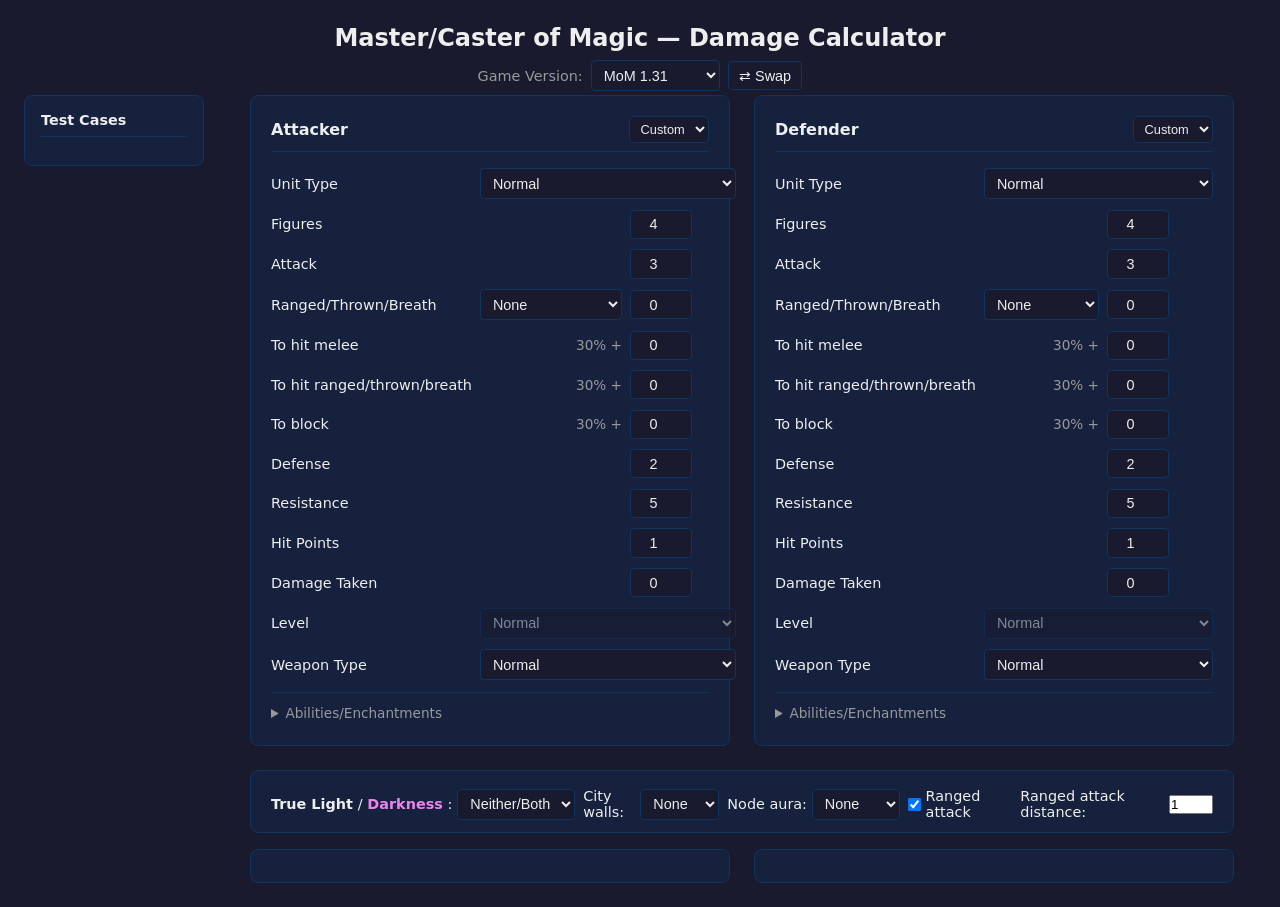
==== commit ff2e7424: "- Move some fields in the UI - Implemented poison touch - Stats can no longer be modified to negativ" ====
--- a/index.html
+++ b/index.html
@@ -4,526 +4,7 @@
 <meta charset="UTF-8">
 <meta name="viewport" content="width=device-width, initial-scale=1.0">
 <title>MoM Damage Calculator</title>
-<style>
-  :root {
-    --bg: #1a1a2e;
-    --panel: #16213e;
-    --border: #0f3460;
-    --accent: #e94560;
-    --text: #eee;
-    --muted: #999;
-    --two-panel-width: calc(480px * 2 + 1.5rem);
-  }
-  * { box-sizing: border-box; margin: 0; padding: 0; scrollbar-color: var(--border) transparent; }
-  *::-webkit-scrollbar { width: 6px; }
-  *::-webkit-scrollbar-track { background: transparent; }
-  *::-webkit-scrollbar-thumb { background: var(--border); border-radius: 3px; }
-  body {
-    font-family: 'Segoe UI', system-ui, sans-serif;
-    background: var(--bg);
-    color: var(--text);
-    min-height: 100vh;
-    padding: 1.5rem;
-  }
-  h1 {
-    text-align: center;
-    margin-bottom: 0.25rem;
-    font-size: 1.5rem;
-  }
-  .version-bar {
-    display: flex;
-    align-items: center;
-    justify-content: center;
-    gap: 0.5rem;
-    margin: 0.5rem 0 0.25rem;
-  }
-  .version-bar label {
-    font-size: 0.9rem;
-    color: var(--muted);
-  }
-  .version-bar select {
-    padding: 0.35rem 0.5rem;
-    border: 1px solid var(--border);
-    border-radius: 4px;
-    background: var(--bg);
-    color: var(--text);
-    font-size: 0.9rem;
-  }
-  .swap-btn {
-    padding: 0.35rem 0.65rem;
-    border: 1px solid var(--border);
-    border-radius: 4px;
-    background: var(--bg);
-    color: var(--text);
-    font-size: 0.9rem;
-    cursor: pointer;
-  }
-  .swap-btn:hover { border-color: var(--accent); color: var(--accent); }
-  .subtitle {
-    text-align: center;
-    color: var(--muted);
-    font-size: 0.85rem;
-    margin-bottom: 1.5rem;
-  }
-
-  /* --- Input Panels --- */
-  .panels {
-    display: flex;
-    gap: 1.5rem;
-    justify-content: center;
-    flex-wrap: wrap;
-    margin-bottom: 1.5rem;
-  }
-  .panel {
-    background: var(--panel);
-    border: 1px solid var(--border);
-    border-radius: 8px;
-    padding: 1.25rem;
-    min-width: 400px;
-    flex: 0 1 480px;
-  }
-  .panel h2 {
-    font-size: 1rem;
-    margin-bottom: 1rem;
-    padding-bottom: 0.5rem;
-    border-bottom: 1px solid var(--border);
-    display: flex;
-    align-items: center;
-    justify-content: space-between;
-    gap: 0.5rem;
-  }
-  .unit-select {
-    font-size: 0.8rem;
-    padding: 0.25rem 0.4rem;
-    border: 1px solid var(--border);
-    border-radius: 4px;
-    background: var(--bg);
-    color: var(--text);
-    max-width: 180px;
-  }
-  .panel-fields.locked input,
-  .panel-fields.locked select {
-    opacity: 0.5;
-    pointer-events: none;
-  }
-  .panel-fields.locked input[id$="Dmg"],
-  .panel-fields.locked select[id$="Weapon"],
-  .panel-fields.locked select[id$="Level"] {
-    opacity: 1;
-    pointer-events: auto;
-  }
-  .panel-fields select[id$="Weapon"].weapon-locked {
-    opacity: 0.5;
-    pointer-events: none;
-  }
-  .panel-fields select[id$="Level"]:disabled {
-    opacity: 0.5;
-  }
-  .panel-fields {
-    display: grid;
-    grid-template-columns: auto 1fr 62px auto;
-    align-items: center;
-    row-gap: 0.65rem;
-    column-gap: 0.5rem;
-  }
-  .panel-fields label {
-    font-size: 0.9rem;
-    white-space: nowrap;
-    grid-column: 1;
-  }
-  .panel-fields input, .panel-fields select {
-    padding: 0.35rem 0.5rem;
-    border: 1px solid var(--border);
-    border-radius: 4px;
-    background: var(--bg);
-    color: var(--text);
-    font-size: 0.9rem;
-    text-align: center;
-  }
-  /* standalone input: skip col 2, land in col 3 */
-  .panel-fields > input[type="number"] {
-    grid-column: 3;
-  }
-  /* standalone select: span cols 2-4 */
-  .panel-fields > select {
-    grid-column: 2 / 5;
-    text-align: left;
-  }
-  /* dropdown + input combos */
-  .panel-fields > select.mid {
-    grid-column: 2;
-    text-align: left;
-  }
-  /* "30 +" prefix text in col 2, right-aligned */
-  .prefix {
-    grid-column: 2;
-    text-align: right;
-    color: var(--muted);
-    font-size: 0.85rem;
-    white-space: nowrap;
-  }
-  /* "%" suffix overlaps after col 3 */
-  .suffix {
-    color: var(--muted);
-    font-size: 0.8rem;
-    margin-left: -0.3rem;
-  }
-  /* Modified stat value (col 4) */
-  .mod-val {
-    grid-column: 4;
-    font-size: 0.9rem;
-    color: var(--accent);
-    white-space: nowrap;
-    min-width: 2.5em;
-    visibility: hidden;
-  }
-  .mod-val.visible {
-    visibility: visible;
-  }
-  /* --- Presets Sidebar --- */
-  .page-layout {
-    display: flex;
-    gap: 1.5rem;
-    justify-content: center;
-    align-items: flex-start;
-  }
-  .presets {
-    background: var(--panel);
-    border: 1px solid var(--border);
-    border-radius: 8px;
-    padding: 1rem;
-    min-width: 180px;
-    max-width: 200px;
-    flex-shrink: 0;
-    position: sticky;
-    top: 1.5rem;
-    max-height: calc(100vh - 3rem);
-    overflow-y: auto;
-  }
-  .presets h2 {
-    font-size: 0.9rem;
-    margin-bottom: 0.75rem;
-    padding-bottom: 0.5rem;
-    border-bottom: 1px solid var(--border);
-  }
-  .presets button {
-    display: block;
-    width: 100%;
-    padding: 0.45rem 0.6rem;
-    margin-bottom: 0.4rem;
-    border: 1px solid var(--border);
-    border-radius: 4px;
-    background: var(--bg);
-    color: var(--text);
-    font-size: 0.78rem;
-    text-align: left;
-    cursor: pointer;
-    line-height: 1.3;
-  }
-  .presets button:hover {
-    background: var(--border);
-  }
-  .main-content {
-    flex: 1;
-    min-width: 0;
-  }
-  /* --- Common Fields --- */
-  .common-fields {
-    display: flex;
-    align-items: center;
-    justify-content: center;
-    gap: 0.5rem;
-    margin-bottom: 1.5rem;
-    flex-wrap: wrap;
-  }
-  .common-fields label {
-    font-size: 0.9rem;
-    white-space: nowrap;
-    margin-left: 1rem;
-  }
-  .common-fields label:first-child {
-    margin-left: 0;
-  }
-  .common-fields input, .common-fields select {
-    padding: 0.35rem 0.5rem;
-    border: 1px solid var(--border);
-    border-radius: 4px;
-    background: var(--bg);
-    color: var(--text);
-    font-size: 0.9rem;
-    text-align: center;
-  }
-  .common-fields input { width: 62px; }
-  .common-fields select { text-align: left; }
-  /* --- Combat Enchantments Box --- */
-  .combat-enchantments {
-    background: var(--panel);
-    border: 1px solid var(--border);
-    border-radius: 8px;
-    padding: 0.75rem 1.25rem;
-    margin: 0 auto 1rem;
-    max-width: var(--two-panel-width);
-  }
-  .combat-enchantments .abil-check {
-    font-size: 0.9rem;
-  }
-  .field-group {
-    display: flex;
-    align-items: center;
-    gap: 0.4rem;
-  }
-  .enchant-row {
-    display: flex;
-    align-items: center;
-    justify-content: space-between;
-    gap: 0.5rem;
-    font-size: 0.9rem;
-    margin-top: 0.3rem;
-  }
-  .enchant-row select, .enchant-row-select {
-    padding: 0.35rem 0.5rem;
-    border: 1px solid var(--border);
-    border-radius: 4px;
-    background: var(--bg);
-    color: var(--text);
-    font-size: 0.9rem;
-    text-align: left;
-  }
-  .check-label {
-    display: flex;
-    align-items: center;
-    gap: 0.3rem;
-    cursor: pointer;
-    font-size: 0.9rem;
-  }
-  .check-label input[type="checkbox"] { margin: 0; cursor: pointer; }
-  .disabled-field { opacity: 0.3; pointer-events: none; }
-  /* --- Results --- */
-  .results {
-    display: flex;
-    gap: 1.5rem;
-    justify-content: center;
-    flex-wrap: wrap;
-    max-width: var(--two-panel-width);
-    margin: 0 auto;
-  }
-  .results > .dist-panel {
-    flex: 1 1 0;
-    min-width: 0;
-  }
-  .dist-panel {
-    background: var(--panel);
-    border: 1px solid var(--border);
-    border-radius: 8px;
-    padding: 1rem 1.25rem;
-  }
-  .dist-header {
-    font-size: 1rem;
-    font-weight: bold;
-    margin-bottom: 0.75rem;
-    text-align: center;
-  }
-  .dist-header .avg {
-    color: var(--accent);
-  }
-  .dist-table {
-    width: 100%;
-    border-collapse: collapse;
-    font-size: 0.85rem;
-  }
-  .dist-table th {
-    color: var(--muted);
-    font-weight: normal;
-    text-transform: uppercase;
-    font-size: 0.7rem;
-    letter-spacing: 0.05em;
-    padding: 0.3rem 0.5rem;
-    border-bottom: 1px solid var(--border);
-  }
-  .dist-table th:first-child { text-align: left; }
-  .dist-table th:last-child { text-align: right; }
-  .dist-table td {
-    padding: 0.2rem 0.5rem;
-    border: none;
-  }
-  .dist-table tr { border-bottom: 1px solid rgba(15, 52, 96, 0.4); }
-  .dist-table .dmg-cell {
-    text-align: left;
-    font-weight: bold;
-    width: 50px;
-  }
-  .dist-table .chance-cell {
-    position: relative;
-    text-align: right;
-    padding-right: 0.5rem;
-  }
-  .chance-bar {
-    position: absolute;
-    left: 0;
-    top: 1px;
-    bottom: 1px;
-    border-radius: 2px;
-    opacity: 0.3;
-  }
-  .chance-text {
-    position: relative;
-    z-index: 1;
-  }
-  .dist-table .peak .chance-text {
-    font-weight: bold;
-    color: #fff;
-  }
-  .dist-scroll {
-    max-height: 460px;
-    overflow-y: auto;
-  }
-  /* --- Damage Breakdown Grid --- */
-  .breakdown-section {
-    flex-basis: 100%;
-    margin-bottom: 0.25rem;
-  }
-  .breakdown-section summary {
-    cursor: pointer;
-    font-size: 0.95rem;
-    font-weight: bold;
-    color: var(--muted);
-    user-select: none;
-    padding: 0.4rem 0;
-    text-align: center;
-  }
-  .breakdown-section summary:hover {
-    color: var(--text);
-  }
-  .breakdown-grid {
-    display: grid;
-    grid-template-columns: 1fr 1fr;
-    gap: 0.75rem;
-    margin-top: 0.5rem;
-  }
-  .breakdown-grid .dist-scroll {
-    max-height: 300px;
-  }
-  .breakdown-phase-label {
-    grid-column: 1 / -1;
-    font-size: 0.8rem;
-    font-weight: bold;
-    color: var(--muted);
-    text-transform: uppercase;
-    letter-spacing: 0.05em;
-    padding: 0.4rem 0 0.1rem 0.25rem;
-    border-top: 1px solid var(--border);
-  }
-  .breakdown-phase-label:first-child {
-    border-top: none;
-    padding-top: 0;
-  }
-  /* --- Total Damage Label --- */
-  .total-damage-label {
-    flex-basis: 100%;
-    font-size: 0.95rem;
-    font-weight: bold;
-    color: var(--muted);
-    text-align: center;
-    padding: 0.4rem 0 0;
-  }
-  /* --- Abilities Expandable Section --- */
-  .abilities-section {
-    margin-top: 0.75rem;
-    border-top: 1px solid var(--border);
-    padding-top: 0.5rem;
-  }
-  .abilities-section summary {
-    cursor: pointer;
-    font-size: 0.85rem;
-    color: var(--muted);
-    user-select: none;
-    padding: 0.25rem 0;
-  }
-  .abilities-section summary:hover {
-    color: var(--text);
-  }
-  .abilities-content {
-    padding-top: 0.5rem;
-  }
-  .abilities-content.locked .group-abilities input,
-  .abilities-content.locked .group-abilities select,
-  .abilities-content.locked .group-abilities label,
-  .abilities-content.locked .group-enchantments .abil-num-row input,
-  .abilities-content.locked .group-enchantments .abil-num-row select,
-  .abilities-content.locked .group-enchantments .abil-num-row label {
-    opacity: 0.5;
-    pointer-events: none;
-  }
-  .abil-group-header {
-    font-size: 0.7rem;
-    text-transform: uppercase;
-    letter-spacing: 0.05em;
-    color: var(--muted);
-    margin: 0.5rem 0 0.25rem;
-    padding-bottom: 0.15rem;
-    border-bottom: 1px solid rgba(15, 52, 96, 0.4);
-  }
-  .abil-group-header:first-child {
-    margin-top: 0;
-  }
-  .abil-grid {
-    display: grid;
-    grid-template-columns: 1fr 1fr;
-    gap: 0.2rem 0.5rem;
-  }
-  .abil-check {
-    display: flex;
-    align-items: center;
-    gap: 0.3rem;
-    font-size: 0.8rem;
-    cursor: pointer;
-    white-space: nowrap;
-  }
-  .abil-check input[type="checkbox"] {
-    margin: 0;
-    cursor: pointer;
-  }
-  .abil-num-grid {
-    display: grid;
-    grid-template-columns: 1fr 1fr;
-    gap: 0.2rem 0.5rem;
-    margin-bottom: 0.4rem;
-  }
-  .abil-num-row {
-    display: flex;
-    align-items: center;
-    gap: 0.4rem;
-    font-size: 0.8rem;
-    margin: 0.15rem 0;
-  }
-  .abil-num-row label {
-    flex: 1;
-    white-space: nowrap;
-  }
-  .abil-num-row select {
-    flex: none;
-    padding: 0.2rem 0.3rem;
-    border: 1px solid var(--border);
-    border-radius: 4px;
-    background: var(--bg);
-    color: var(--text);
-    font-size: 0.8rem;
-    text-align: left;
-  }
-  .abil-num-row:has(select) label {
-    flex: none;
-  }
-  .abil-num-row input[type="number"] {
-    width: 50px;
-    padding: 0.2rem 0.3rem;
-    border: 1px solid var(--border);
-    border-radius: 4px;
-    background: var(--bg);
-    color: var(--text);
-    font-size: 0.8rem;
-    text-align: center;
-  }
-</style>
+<link rel="stylesheet" href="style.css">
 </head>
 <body>
 
@@ -555,7 +36,12 @@
       <select id="aAbil_unitType">
         <option value="normal">Normal</option>
         <option value="hero">Hero</option>
-        <option value="fantastic">Fantastic</option>
+        <option value="fantastic_nature">Fantastic (Nature)</option>
+        <option value="fantastic_sorcery">Fantastic (Sorcery)</option>
+        <option value="fantastic_chaos">Fantastic (Chaos)</option>
+        <option value="fantastic_life">Fantastic (Life)</option>
+        <option value="fantastic_death">Fantastic (Death)</option>
+        <option value="fantastic_arcane">Fantastic (Arcane)</option>
       </select>
 
       <label>Figures</label>
@@ -643,7 +129,12 @@
       <select id="bAbil_unitType">
         <option value="normal">Normal</option>
         <option value="hero">Hero</option>
-        <option value="fantastic">Fantastic</option>
+        <option value="fantastic_nature">Fantastic (Nature)</option>
+        <option value="fantastic_sorcery">Fantastic (Sorcery)</option>
+        <option value="fantastic_chaos">Fantastic (Chaos)</option>
+        <option value="fantastic_life">Fantastic (Life)</option>
+        <option value="fantastic_death">Fantastic (Death)</option>
+        <option value="fantastic_arcane">Fantastic (Arcane)</option>
       </select>
 
       <label>Figures</label>
@@ -727,8 +218,21 @@
 
 <div class="combat-enchantments">
   <div class="enchant-row">
-    <label class="abil-check"><input type="checkbox" id="enchDarkness"> Darkness/C. of Shadow/E. Night</label>
-    <label class="abil-check"><input type="checkbox" id="enchHeavenlyLight"> True Light/H. Light</label>
+    <label class="abil-check"><span class="realm-life">True Light</span>/<span class="realm-death">Darkness</span>:
+      <select id="enchLightDark" class="enchant-row-select">
+        <option value="none" selected>Neither/Both</option>
+        <option value="trueLight">True Light</option>
+        <option value="darkness">Darkness</option>
+      </select>
+    </label>
+    <span class="field-group">
+      <label>City walls:</label>
+      <select id="cityWalls">
+        <option value="none" selected>None</option>
+        <option value="1">+1 def</option>
+        <option value="3">+3 def</option>
+      </select>
+    </span>
     <label class="abil-check">Node aura:
       <select id="nodeAura" class="enchant-row-select">
         <option value="none" selected>None</option>
@@ -737,8 +241,6 @@
         <option value="sorcery">Sorcery</option>
       </select>
     </label>
-  </div>
-  <div class="enchant-row">
     <label id="rangedCheckLabel" class="check-label">
       <input type="checkbox" id="rangedCheck" checked> Ranged attack
     </label>
@@ -746,1348 +248,27 @@
       <label>Ranged attack distance:</label>
       <input type="number" id="rangedDist" min="1" max="99" value="1">
     </span>
-    <span class="field-group">
-      <label>City walls:</label>
-      <select id="cityWalls">
-        <option value="none" selected>None</option>
-        <option value="1">+1 def</option>
-        <option value="3">+3 def</option>
-      </select>
-    </span>
   </div>
 </div>
 
 
 <div class="results" id="results">
-  <details class="breakdown-section" id="breakdownSection" style="display:none">
-    <summary>Damage breakdown by phase</summary>
-    <div class="breakdown-grid" id="breakdownGrid"></div>
-  </details>
-  <div class="total-damage-label" id="totalDamageLabel" style="display:none">Total damage</div>
   <div class="dist-panel" id="distA"></div>
   <div class="dist-panel" id="distB"></div>
+  <div class="breakdown-section" id="breakdownSection" style="display:none">
+    <div class="breakdown-label">Damage breakdown by phase</div>
+    <div class="breakdown-grid" id="breakdownGrid"></div>
+  </div>
 </div>
 
 </div><!-- /main-content -->
 </div><!-- /page-layout -->
 
-<script>
-// --- Unit Database ---
-
-const RACE_NAMES = {
-  0: 'Barbarian', 1: 'Beastmen', 2: 'Dark Elf', 3: 'Draconian', 4: 'Dwarf',
-  5: 'Gnoll', 6: 'Halfling', 7: 'High Elf', 8: 'High Men', 9: 'Klackon',
-  10: 'Lizardman', 11: 'Nomad', 12: 'Orc', 13: 'Troll', 14: 'Special',
-  15: 'Arcane', 16: 'Nature', 17: 'Sorcery', 18: 'Chaos', 19: 'Life', 20: 'Death',
-};
-
-// RangedType ID -> calculator ranged type
-const RANGED_TYPE_MAP = {
-  10: 'boulder', // boulder
-  11: 'boulder', // cannon
-  20: 'missile',
-  21: 'missile', // sling
-  30: 'magic_c', // chaos — lightning bolt (Warlock hero, Chaos Warrior hero, Storm Giant)
-  31: 'magic_c', // chaos — fire bolt (Magicians, Warlocks, Golden One hero, Witch hero, etc., Efreet)
-  32: 'magic_s', // sorcery — ice bolt (Wind Mage hero, Djinn); also illusion ball (Sage hero, Illusionist hero)
-  33: 'magic_c', // chaos — death bolt (Necromancer hero, Shadow Demons, Demon Lord, Ghouls)
-  34: 'magic_s', // sorcery (Water Elemental)
-  35: 'magic_n', // nature — priest sparkles (Healer hero, Priestess hero, Priests, Shamans)
-  36: 'magic_c', // chaos — drow sparkles (Dark Elf units, Nightmares)
-  37: 'magic_n', // nature — sprite shimmer (Sprites)
-  38: 'magic_n', // nature — green bolt (Druid hero, Elven Archer hero)
-};
-
-// --- Ability Definitions ---
-// Each ability: { key, label, type: 'bool'|'num', match, group }
-// 'match' is used to find the ability in the unit's abilities array.
-// For bool: matches exact name or name=value. For num: matches name=value and extracts value.
-const ABILITY_DEFS = [
-  // Abilities (innate unit abilities) — numeric first
-  { key: 'poison', label: 'Poison Touch', type: 'num', match: 'Poison', group: 'Abilities' },
-  { key: 'lifeSteal', label: 'Life Steal', type: 'num', match: 'LifeSteal', group: 'Abilities' },
-  { key: 'stoningTouch', label: 'Stoning Touch', type: 'num', match: 'StoningTouch', group: 'Abilities' },
-  { key: 'deathGaze', label: 'Death Gaze', type: 'num', match: 'DeathGaze', group: 'Abilities' },
-  { key: 'stoningGaze', label: 'Stoning Gaze', type: 'num', match: 'StoningGaze', group: 'Abilities' },
-  { key: 'doomGaze', label: 'Doom Gaze', type: 'num', match: 'DoomGaze', group: 'Abilities' },
-  { key: 'gazeRanged', label: 'Hidden Gaze Attack', type: 'num', match: 'GazeRanged', group: 'Abilities' },
-  { key: 'armorPiercing', label: 'Armor Piercing', type: 'bool', match: 'ArmorPiercing', group: 'Abilities' },
-  { key: 'firstStrike', label: 'First Strike', type: 'bool', match: 'FirstStrike', group: 'Abilities' },
-  { key: 'negateFirstStrike', label: 'Negate First Strike', type: 'bool', match: 'NegateFirstStrike', group: 'Abilities' },
-  { key: 'largeShield', label: 'Large Shield', type: 'bool', match: 'LargeShield', group: 'Abilities' },
-  { key: 'lucky', label: 'Lucky', type: 'bool', match: 'Lucky', group: 'Abilities' },
-  { key: 'illusion', label: 'Illusion', type: 'bool', match: 'Illusion', group: 'Abilities' },
-  { key: 'longRange', label: 'Long Range', type: 'bool', match: 'LongRange', group: 'Abilities' },
-  { key: 'doom', label: 'Doom Damage', type: 'bool', match: 'Doom', group: 'Abilities' },
-  { key: 'fireImmunity', label: 'Fire Immunity', type: 'bool', match: 'FireImmunity', group: 'Abilities' },
-  { key: 'coldImmunity', label: 'Cold Immunity', type: 'bool', match: 'ColdImmunity', group: 'Abilities' },
-  { key: 'deathImmunity', label: 'Death Immunity', type: 'bool', match: 'DeathImmunity', group: 'Abilities' },
-  { key: 'poisonImmunity', label: 'Poison Immunity', type: 'bool', match: 'PoisonImmunity', group: 'Abilities' },
-  { key: 'stoningImmunity', label: 'Stoning Immunity', type: 'bool', match: 'StoningImmunity', group: 'Abilities' },
-  { key: 'lightningResist', label: 'Lightning Resist', type: 'bool', match: 'LightningResist', group: 'Abilities' },
-  // Abilities/Enchantments (innate or granted by spells)
-  { key: 'resistanceToAll', label: 'Received resistance to all', type: 'num', match: 'ResistanceToAll', group: 'Abilities/Enchantments' },
-  { key: 'holyBonus', label: 'Received holy bonus', type: 'num', match: 'HolyBonus', group: 'Abilities/Enchantments' },
-  { key: 'fear', label: 'Cause Fear', type: 'bool', match: 'Fear', group: 'Abilities/Enchantments' },
-  { key: 'invisibility', label: 'Invisible', type: 'bool', match: 'Invisibility', group: 'Abilities/Enchantments' },
-  { key: 'immolation', label: 'Immolation', type: 'bool', match: 'Immolation', group: 'Abilities/Enchantments' },
-  { key: 'magicImmunity', label: 'Magic Immunity', type: 'bool', match: 'MagicImmunity', group: 'Abilities/Enchantments' },
-  { key: 'missileImmunity', label: 'Missile Imm./G. Wind', type: 'bool', match: 'MissileImmunity', group: 'Abilities/Enchantments' },
-  { key: 'weaponImmunity', label: 'Weapon Imm./Wr. Form', type: 'bool', match: 'WeaponImmunity', group: 'Abilities/Enchantments' },
-  { key: 'illusionImmunity', label: 'Illusion Imm./Tr. Sight', type: 'bool', match: 'IllusionImmunity', group: 'Abilities/Enchantments' },
-  // Enchantments (spell-granted only)
-  { key: 'prayer', label: 'Prayer', type: 'select', options: [['none','None'],['prayer','Prayer'],['highPrayer','High Prayer']], group: 'Enchantments' },
-  { key: 'flameBlade', label: 'Metal Fires/Fl. Blade', type: 'select', options: [['none','None'],['metalFires','Metal Fires'],['flameBlade','Flame Blade']], group: 'Enchantments' },
-  { key: 'chaosChannels', label: 'Chaos Channels', type: 'select', options: [['none','None'],['defense','+Defense'],['fireBreath','+Fire Breath']], group: 'Enchantments' },
-  { key: 'stoneSkin', label: 'Stone/Iron Skin', type: 'select', options: [['none','None'],['stoneSkin','Stone Skin'],['ironSkin','Iron Skin']], group: 'Enchantments' },
-  { key: 'bless', label: 'Bless', type: 'bool', match: 'Bless', group: 'Enchantments' },
-  { key: 'blur', label: 'Blur', type: 'bool', match: 'Blur', group: 'Enchantments' },
-  { key: 'warpReality', label: 'Warp Reality', type: 'bool', match: 'WarpReality', group: 'Enchantments' },
-  { key: 'blackPrayer', label: 'Debuffed by Black Prayer', type: 'bool', match: 'BlackPrayer', group: 'Enchantments' },
-  { key: 'holyWeapon', label: 'Holy Weapon/H. Arms', type: 'bool', match: 'HolyWeapon', group: 'Enchantments' },
-  { key: 'holyArmor', label: 'Holy Armor', type: 'bool', match: 'HolyArmor', group: 'Enchantments' },
-  { key: 'invulnerability', label: 'Invulnerability', type: 'bool', match: 'Invulnerability', group: 'Enchantments' },
-  { key: 'righteousness', label: 'Righteousness', type: 'bool', match: 'Righteousness', group: 'Enchantments' },
-  { key: 'charmOfLife', label: 'Charm of Life', type: 'bool', match: 'CharmOfLife', group: 'Enchantments' },
-  { key: 'eldritchWeapon', label: 'Eldritch Weapon', type: 'bool', match: 'EldritchWeapon', group: 'Enchantments' },
-  { key: 'berserk', label: 'Berserk', type: 'bool', match: 'Berserk', group: 'Enchantments' },
-  { key: 'haste', label: 'Haste', type: 'bool', match: 'Haste', group: 'Enchantments' },
-  { key: 'blackChannels', label: 'Black Channels', type: 'bool', match: 'BlackChannels', group: 'Enchantments' },
-  { key: 'giantStrength', label: 'Giant Strength', type: 'bool', match: 'GiantStrength', group: 'Enchantments' },
-  { key: 'lionheart', label: 'Lionheart', type: 'bool', match: 'Lionheart', group: 'Enchantments' },
-  { key: 'elementalArmor', label: 'Elemental Armor', type: 'bool', match: 'ElementalArmor', group: 'Enchantments' },
-  { key: 'resistElements', label: 'Resist Elements', type: 'bool', match: 'ResistElements', group: 'Enchantments' },
-  { key: 'resistMagic', label: 'Resist Magic', type: 'bool', match: 'ResistMagic', group: 'Enchantments' },
-];
-
-function buildAbilitiesUI(prefix) {
-  const container = document.getElementById(prefix + 'Abilities');
-  let gridDiv = null;
-  let numGridDiv = null;
-  let currentGroup = '';
-  let currentGroupClass = '';
-  for (const abil of ABILITY_DEFS) {
-    if (abil.group && abil.group !== currentGroup) {
-      currentGroup = abil.group;
-      currentGroupClass = 'group-' + currentGroup.toLowerCase().replace(/[^a-z]+/g, '-');
-      gridDiv = null;
-      numGridDiv = null;
-      const header = document.createElement('div');
-      header.className = 'abil-group-header';
-      header.textContent = currentGroup;
-      container.appendChild(header);
-    }
-    const id = prefix + 'Abil_' + abil.key;
-    if (abil.type === 'bool') {
-      numGridDiv = null;
-      if (!gridDiv) {
-        gridDiv = document.createElement('div');
-        gridDiv.className = 'abil-grid ' + currentGroupClass;
-        container.appendChild(gridDiv);
-      }
-      const lbl = document.createElement('label');
-      lbl.className = 'abil-check';
-      lbl.innerHTML = `<input type="checkbox" id="${id}"> ${abil.label}`;
-      gridDiv.appendChild(lbl);
-    } else if (abil.type === 'select') {
-      gridDiv = null;
-      if (!numGridDiv) {
-        numGridDiv = document.createElement('div');
-        numGridDiv.className = 'abil-num-grid ' + currentGroupClass;
-        container.appendChild(numGridDiv);
-      }
-      const row = document.createElement('div');
-      row.className = 'abil-num-row';
-      const opts = abil.options.map(([v, l]) => `<option value="${v}">${l}</option>`).join('');
-      row.innerHTML = `<label for="${id}">${abil.label}</label><select id="${id}">${opts}</select>`;
-      numGridDiv.appendChild(row);
-    } else {
-      gridDiv = null;
-      if (!numGridDiv) {
-        numGridDiv = document.createElement('div');
-        numGridDiv.className = 'abil-num-grid ' + currentGroupClass;
-        container.appendChild(numGridDiv);
-      }
-      const row = document.createElement('div');
-      row.className = 'abil-num-row';
-      row.innerHTML = `<label for="${id}">${abil.label}</label><input type="number" id="${id}" value="0" min="-50" max="50">`;
-      numGridDiv.appendChild(row);
-    }
-  }
-}
-
-function parseAbilitiesFromUnit(unit) {
-  const result = {};
-  const abilities = unit.abilities || [];
-  for (const abil of ABILITY_DEFS) {
-    if (abil.type === 'bool') {
-      // Match exact name or name=value
-      result[abil.key] = abilities.some(a => a === abil.match || a.startsWith(abil.match + '='));
-    } else {
-      // Find name=value and extract the number
-      const found = abilities.find(a => a.startsWith(abil.match + '='));
-      if (found) {
-        result[abil.key] = parseInt(found.split('=')[1]) || 0;
-      } else if (abilities.includes(abil.match)) {
-        // Value-less version (e.g., "Immolation" in CoM2)
-        result[abil.key] = 1;
-      } else {
-        result[abil.key] = 0;
-      }
-    }
-  }
-  return result;
-}
-
-function applyAbilities(prefix, abilValues) {
-  for (const abil of ABILITY_DEFS) {
-    const el = document.getElementById(prefix + 'Abil_' + abil.key);
-    if (!el) continue;
-    if (abil.type === 'bool') {
-      el.checked = !!abilValues[abil.key];
-    } else if (abil.type === 'select') {
-      el.value = abilValues[abil.key] || abil.options[0][0];
-    } else {
-      el.value = abilValues[abil.key] || 0;
-    }
-  }
-}
-
-function clearAbilities(prefix) {
-  for (const abil of ABILITY_DEFS) {
-    const el = document.getElementById(prefix + 'Abil_' + abil.key);
-    if (!el) continue;
-    if (abil.type === 'bool') {
-      el.checked = false;
-    } else if (abil.type === 'select') {
-      el.value = abil.options[0][0];
-    } else {
-      el.value = 0;
-    }
-  }
-}
-
-// Build UI on load
-buildAbilitiesUI('a');
-buildAbilitiesUI('b');
-
-// When unit type changes on a custom unit, update level availability
-['a', 'b'].forEach(prefix => {
-  const unitTypeSel = document.getElementById(prefix + 'Abil_unitType');
-  if (unitTypeSel) {
-    unitTypeSel.addEventListener('change', () => {
-      updateCustomLevelState(prefix);
-      updateModifiedDisplay(prefix);
-      calculate();
-    });
-  }
-});
-
-// Parsed unit databases per version. Loaded on demand.
-const unitDatabases = {};
-
-function parseUnitsINI(text) {
-  const units = [];
-  let current = null;
-  for (const rawLine of text.split('\n')) {
-    const line = rawLine.trim();
-    if (!line) continue;
-    const secMatch = line.match(/^\[(\d+)\]$/);
-    if (secMatch) {
-      if (current) units.push(current);
-      current = { index: parseInt(secMatch[1]) };
-      continue;
-    }
-    if (!current) continue;
-    const eqIdx = line.indexOf('=');
-    if (eqIdx < 0) continue;
-    const key = line.substring(0, eqIdx).trim();
-    const val = line.substring(eqIdx + 1).trim();
-    current[key] = val;
-  }
-  if (current) units.push(current);
-  return units;
-}
-
-function iniUnitToCalcStats(u) {
-  const atk = parseInt(u.Attack) || 0;
-  const def = parseInt(u.Defense) || 0;
-  const res = parseInt(u.Resistance) || 0;
-  const hp = parseInt(u.HP) || 1;
-  const figs = parseInt(u.Figures) || 1;
-  const hit = parseInt(u.Hit) || 30;
-  const toHitMod = hit - 30;
-
-  // Ranged
-  let rangedType = 'none';
-  let ranged = 0;
-  if (u.Ranged && parseInt(u.Ranged) > 0) {
-    ranged = parseInt(u.Ranged);
-    const rt = parseInt(u.RangedType) || 20;
-    rangedType = RANGED_TYPE_MAP[rt] || 'missile';
-  }
-
-  // Thrown / Breath
-  let thrownType = 'none';
-  let thrown = 0;
-  if (u.Thrown && parseInt(u.Thrown) > 0) {
-    thrownType = 'thrown';
-    thrown = parseInt(u.Thrown);
-  } else if (u.FireBreath && parseInt(u.FireBreath) > 0) {
-    thrownType = 'fire';
-    thrown = parseInt(u.FireBreath);
-  } else if (u.LightningBreath && parseInt(u.LightningBreath) > 0) {
-    thrownType = 'lightning';
-    thrown = parseInt(u.LightningBreath);
-  }
-
-  return {
-    figs, atk, def, res, hp, toHitMod, toBlkMod: 0, dmg: 0,
-    rangedType, ranged, thrownType, thrown, weapon: 'normal',
-  };
-}
-
-function getUnitDisplayName(u) {
-  const name = u.Name || 'Unknown';
-  const race = parseInt(u.Race);
-  if (u.DisplayRace === 'Yes' && RACE_NAMES[race] && RACE_NAMES[race] !== 'Special') {
-    return RACE_NAMES[race] + ' ' + name;
-  }
-  return name;
-}
-
-function getUnitCategory(u) {
-  const idx = u.index;
-  if (u.HeroType) return 'Heroes';
-  if (idx >= 35 && idx <= 38) return 'General';
-  const race = parseInt(u.Race);
-  if (race >= 15) {  // fantastic creatures
-    const realm = { 15: 'Arcane', 16: 'Nature', 17: 'Sorcery', 18: 'Chaos', 19: 'Life', 20: 'Death' };
-    return (realm[race] || 'Fantastic') + ' Creatures';
-  }
-  if (RACE_NAMES[race]) return RACE_NAMES[race];
-  return 'Other';
-}
-
-
-const MOM_UNITS_DATA = {"1":{"id":1,"name":"Dwarf","race":"Dwarven","category":"Heroes","figures":1,"defense":4,"resist":10,"hp":10,"melee":5,"moves":2,"abilities":["Hero"],"cost":100,"upkeep":2},"2":{"id":2,"name":"Barbarian","race":"Barbarian","category":"Heroes","figures":1,"defense":3,"resist":6,"hp":9,"melee":5,"moves":2,"thrown_breath_type":"thrown","thrown_breath":3,"abilities":["Hero"],"cost":100,"upkeep":2},"3":{"id":3,"name":"Sage","race":"High Men","category":"Heroes","figures":1,"defense":4,"resist":6,"hp":5,"melee":1,"ranged":6,"moves":2,"ranged_type":"Magic(S)","abilities":["Hero"],"cost":100,"upkeep":2},"4":{"id":4,"name":"Dervish","race":"High Men","category":"Heroes","figures":1,"defense":4,"resist":6,"hp":6,"melee":4,"ranged":4,"moves":2,"ammo":8,"ranged_type":"Missile","abilities":["Hero"],"cost":100,"upkeep":2},"5":{"id":5,"name":"Beastmaster","race":"Beastmen","category":"Heroes","figures":1,"defense":4,"resist":6,"hp":7,"melee":5,"moves":2,"abilities":["Hero"],"cost":100,"upkeep":2},"6":{"id":6,"name":"Bard","race":"High Men","category":"Heroes","figures":1,"defense":5,"resist":6,"hp":6,"melee":4,"moves":2,"abilities":["Hero"],"cost":100,"upkeep":2},"7":{"id":7,"name":"Orc Warrior","race":"Orc","category":"Heroes","figures":1,"defense":4,"resist":6,"hp":8,"melee":6,"moves":2,"thrown_breath_type":"thrown","thrown_breath":3,"abilities":["Hero"],"cost":100,"upkeep":2},"8":{"id":8,"name":"Healer","race":"High Men","category":"Heroes","figures":1,"defense":5,"resist":7,"hp":5,"melee":3,"ranged":6,"moves":2,"ranged_type":"Magic(N)","abilities":["Hero","Healer"],"cost":100,"upkeep":2},"9":{"id":9,"name":"Huntress","race":"High Men","category":"Heroes","figures":1,"defense":3,"resist":6,"hp":7,"melee":5,"ranged":4,"moves":2,"ammo":8,"ranged_type":"Missile","abilities":["Hero"],"cost":100,"upkeep":2},"10":{"id":10,"name":"Thief","race":"High Men","category":"Heroes","figures":1,"defense":5,"resist":6,"hp":7,"melee":5,"moves":2,"abilities":["Hero"],"cost":100,"upkeep":2},"11":{"id":11,"name":"Druid","race":"High Men","category":"Heroes","figures":1,"defense":5,"resist":6,"hp":5,"melee":1,"ranged":8,"moves":2,"ranged_type":"Magic(N)","abilities":["Hero","Purify"],"cost":150,"upkeep":3},"12":{"id":12,"name":"War Monk","race":"High Men","category":"Heroes","figures":1,"defense":5,"resist":6,"hp":6,"melee":6,"moves":2,"abilities":["Hero"],"cost":150,"upkeep":3},"13":{"id":13,"name":"Warrior Mage","race":"High Men","category":"Heroes","figures":1,"defense":4,"resist":6,"hp":7,"melee":4,"ranged":4,"moves":2,"ranged_type":"Magic(C)","abilities":["Hero"],"cost":150,"upkeep":3},"14":{"id":14,"name":"Magician","race":"High Men","category":"Heroes","figures":1,"defense":5,"resist":10,"hp":5,"melee":1,"ranged":8,"moves":2,"ranged_type":"Magic(C)","abilities":["Hero","Missile Immunity"],"cost":150,"upkeep":3},"15":{"id":15,"name":"Assassin","race":"High Men","category":"Heroes","figures":1,"defense":5,"resist":6,"hp":6,"melee":3,"moves":2,"abilities":["Hero","Poison Touch=5"],"cost":150,"upkeep":3},"16":{"id":16,"name":"Wind Mage","race":"High Men","category":"Heroes","figures":1,"defense":5,"resist":6,"hp":5,"melee":1,"ranged":6,"moves":2,"ranged_type":"Magic(N)","abilities":["Hero","Wind Walking","Missile Immunity"],"cost":200,"upkeep":4},"17":{"id":17,"name":"Ranger","race":"High Men","category":"Heroes","figures":1,"defense":5,"resist":6,"hp":8,"melee":6,"ranged":5,"moves":2,"ammo":8,"ranged_type":"Missile","abilities":["Hero"],"cost":200,"upkeep":4},"18":{"id":18,"name":"Draconian","race":"Draconian","category":"Heroes","figures":1,"defense":5,"resist":6,"hp":8,"melee":7,"moves":3,"thrown_breath_type":"fire","thrown_breath":5,"abilities":["Hero","Flight"],"cost":200,"upkeep":4},"19":{"id":19,"name":"Witch","race":"High Men","category":"Heroes","figures":1,"defense":5,"resist":6,"hp":5,"melee":1,"ranged":8,"moves":2,"ranged_type":"Magic(C)","abilities":["Hero","Missile Immunity"],"cost":200,"upkeep":4},"20":{"id":20,"name":"Golden One","race":"High Men","category":"Heroes","figures":1,"defense":6,"resist":6,"hp":6,"melee":6,"ranged":6,"moves":2,"ranged_type":"Magic(C)","abilities":["Hero"],"cost":200,"upkeep":4},"21":{"id":21,"name":"Ninja","race":"High Men","category":"Heroes","figures":1,"defense":5,"resist":6,"hp":7,"melee":6,"moves":2,"abilities":["Hero","Invisibility"],"cost":300,"upkeep":6},"22":{"id":22,"name":"Rogue","race":"High Men","category":"Heroes","figures":1,"defense":5,"resist":6,"hp":8,"melee":7,"moves":2,"abilities":["Hero"],"cost":300,"upkeep":6},"23":{"id":23,"name":"Amazon","race":"High Men","category":"Heroes","figures":1,"defense":4,"resist":6,"hp":8,"melee":7,"moves":2,"thrown_breath_type":"thrown","thrown_breath":4,"abilities":["Hero"],"cost":300,"upkeep":6},"24":{"id":24,"name":"Warlock","race":"High Men","category":"Heroes","figures":1,"defense":5,"resist":10,"hp":5,"melee":1,"ranged":8,"moves":2,"ranged_type":"Magic(C)","abilities":["Hero","Missile Immunity"],"cost":300,"upkeep":6},"25":{"id":25,"name":"Unknown","race":"High Men","category":"Heroes","figures":1,"defense":4,"resist":10,"hp":8,"melee":5,"ranged":5,"moves":2,"ranged_type":"Magic(C)","abilities":["Hero"],"cost":300,"upkeep":6},"26":{"id":26,"name":"Illusionist","race":"High Men","category":"Heroes","figures":1,"defense":4,"resist":6,"hp":5,"melee":1,"ranged":5,"moves":2,"ranged_type":"Magic(S)","abilities":["Hero","Missile Immunity","Illusionary attack"],"cost":500,"upkeep":10},"27":{"id":27,"name":"Swordsman","race":"High Men","category":"Heroes","figures":1,"defense":5,"resist":6,"hp":10,"melee":6,"moves":2,"abilities":["Hero"],"cost":500,"upkeep":10},"28":{"id":28,"name":"Priestess","race":"High Men","category":"Heroes","figures":1,"defense":5,"resist":6,"hp":5,"melee":2,"ranged":8,"moves":2,"ranged_type":"Magic(N)","abilities":["Hero","Healer","Purify"],"cost":500,"upkeep":10},"29":{"id":29,"name":"Paladin","race":"High Men","category":"Heroes","figures":1,"defense":5,"resist":6,"hp":8,"melee":9,"moves":2,"abilities":["Hero","Healer","Magic Immunity","Armor Piercing","First Strike"],"cost":500,"upkeep":10},"30":{"id":30,"name":"Black Knight","race":"High Men","category":"Heroes","figures":1,"defense":5,"resist":6,"hp":10,"melee":9,"moves":2,"abilities":["Hero","Magic Immunity","Armor Piercing","First Strike"],"cost":500,"upkeep":10},"31":{"id":31,"name":"Elven Archer","race":"High Elf","category":"Heroes","figures":1,"defense":6,"resist":6,"hp":6,"melee":5,"ranged":8,"moves":2,"ammo":8,"ranged_type":"Missile","abilities":["Hero"],"cost":500,"upkeep":10},"32":{"id":32,"name":"Knight","race":"High Men","category":"Heroes","figures":1,"defense":5,"resist":6,"hp":9,"melee":8,"moves":2,"abilities":["Hero"],"cost":500,"upkeep":10},"33":{"id":33,"name":"Necromancer","race":"High Men","category":"Heroes","figures":1,"defense":5,"resist":6,"hp":5,"melee":1,"ranged":7,"moves":2,"ranged_type":"Magic(C)","abilities":["Hero","Missile Immunity","Life Steal=1"],"cost":500,"upkeep":10},"34":{"id":34,"name":"Chaos Warrior","race":"High Men","category":"Heroes","figures":1,"defense":5,"resist":9,"hp":8,"melee":8,"ranged":8,"moves":2,"ranged_type":"Magic(C)","abilities":["Hero","Armor Piercing"],"cost":500,"upkeep":10},"35":{"id":35,"name":"Chosen","race":"Life","category":"Heroes","figures":1,"defense":8,"resist":12,"hp":12,"melee":12,"moves":2,"abilities":["Hero","Missile Immunity","Magic Immunity"],"cost":600,"upkeep":12},"36":{"id":36,"name":"Trireme","race":"Generic","category":"Generic","figures":1,"defense":4,"resist":4,"hp":10,"melee":6,"moves":2,"cost":60,"upkeep":2},"37":{"id":37,"name":"Galley","race":"Generic","category":"Generic","figures":1,"defense":4,"resist":6,"hp":20,"melee":8,"ranged":2,"moves":3,"ammo":8,"ranged_type":"Missile","cost":100,"upkeep":2},"38":{"id":38,"name":"Catapult","race":"Generic","category":"Generic","figures":1,"defense":2,"resist":4,"hp":10,"melee":0,"ranged":10,"moves":1,"ammo":10,"ranged_type":"Boulder","abilities":["Wall Crusher","Long Range"],"cost":100,"upkeep":2},"39":{"id":39,"name":"Warship","race":"Generic","category":"Generic","figures":1,"defense":5,"resist":7,"hp":30,"melee":10,"ranged":10,"moves":4,"ammo":99,"ranged_type":"Boulder","abilities":["Long Range"],"cost":160,"upkeep":4},"40":{"id":40,"name":"Barbarian Spearmen","race":"Barbarian","category":"Barbarian","figures":8,"defense":2,"resist":5,"hp":1,"melee":1,"moves":1,"thrown_breath_type":"thrown","thrown_breath":1,"cost":15},"41":{"id":41,"name":"Barbarian Swordsmen","race":"Barbarian","category":"Barbarian","figures":6,"defense":2,"resist":5,"hp":1,"melee":3,"moves":1,"thrown_breath_type":"thrown","thrown_breath":1,"abilities":["Large Shield"],"cost":30,"upkeep":1},"42":{"id":42,"name":"Barbarian Bowmen","race":"Barbarian","category":"Barbarian","figures":6,"defense":1,"resist":5,"hp":1,"melee":1,"ranged":1,"moves":1,"ammo":8,"ranged_type":"Missile","cost":30,"upkeep":1},"43":{"id":43,"name":"Barbarian Cavalry","race":"Barbarian","category":"Barbarian","figures":4,"defense":2,"resist":5,"hp":3,"melee":4,"moves":2,"thrown_breath_type":"thrown","thrown_breath":1,"abilities":["First Strike"],"cost":60,"upkeep":2},"44":{"id":44,"name":"Barbarian Shaman","race":"Barbarian","category":"Barbarian","figures":4,"defense":3,"resist":7,"hp":1,"melee":2,"ranged":2,"moves":1,"ammo":4,"ranged_type":"Magic(N)","abilities":["Healer","Purify"],"cost":50,"upkeep":1},"45":{"id":45,"name":"Berserkers","race":"Barbarian","category":"Barbarian","figures":6,"defense":3,"resist":7,"hp":3,"melee":7,"moves":1,"thrown_breath_type":"thrown","thrown_breath":3,"cost":120,"upkeep":3},"46":{"id":46,"name":"Beastmen Spearmen","race":"Beastmen","category":"Beastmen","figures":8,"defense":2,"resist":5,"hp":2,"melee":2,"moves":1,"cost":20},"47":{"id":47,"name":"Beastmen Swordsmen","race":"Beastmen","category":"Beastmen","figures":6,"defense":2,"resist":5,"hp":2,"melee":4,"moves":1,"abilities":["Large Shield"],"cost":40,"upkeep":1},"48":{"id":48,"name":"Beastmen Halberdiers","race":"Beastmen","category":"Beastmen","figures":6,"defense":3,"resist":5,"hp":2,"melee":5,"moves":1,"cost":80,"upkeep":2},"49":{"id":49,"name":"Beastmen Bowmen","race":"Beastmen","category":"Beastmen","figures":6,"defense":1,"resist":5,"hp":2,"melee":2,"ranged":1,"moves":1,"ammo":8,"ranged_type":"Missile","cost":60,"upkeep":2},"50":{"id":50,"name":"Beastmen Priests","race":"Beastmen","category":"Beastmen","figures":4,"defense":4,"resist":8,"hp":2,"melee":4,"ranged":4,"moves":1,"ammo":4,"ranged_type":"Magic(N)","abilities":["Healing Spell","Healer","Purify"],"cost":150,"upkeep":3},"51":{"id":51,"name":"Beastmen Magicians","race":"Beastmen","category":"Beastmen","figures":4,"defense":3,"resist":9,"hp":2,"melee":2,"ranged":5,"moves":1,"ammo":4,"ranged_type":"Magic(C)","abilities":["Fireball Spell","Missile Immunity"],"cost":180,"upkeep":4},"52":{"id":52,"name":"Beastmen Engineers","race":"Beastmen","category":"Beastmen","figures":6,"defense":1,"resist":5,"hp":2,"melee":2,"moves":1,"abilities":["Wall Crusher"],"cost":60,"upkeep":2},"53":{"id":53,"name":"Centaurs","race":"Beastmen","category":"Beastmen","figures":4,"defense":3,"resist":5,"hp":3,"melee":3,"ranged":2,"moves":2,"ammo":6,"ranged_type":"Missile","cost":100,"upkeep":2},"54":{"id":54,"name":"Manticores","race":"Beastmen","category":"Beastmen","figures":2,"defense":3,"resist":6,"hp":7,"melee":5,"moves":2,"abilities":["Flight","Poison Touch=6"],"cost":160,"upkeep":4},"55":{"id":55,"name":"Minotaurs","race":"Beastmen","category":"Beastmen","figures":2,"defense":4,"resist":7,"hp":12,"melee":12,"to_hit":20,"moves":1,"abilities":["Large Shield"],"cost":200,"upkeep":4},"56":{"id":56,"name":"Dark Elf Spearmen","race":"Dark Elf","category":"Dark Elf","figures":8,"defense":2,"resist":7,"hp":1,"melee":1,"ranged":1,"moves":1,"ammo":4,"ranged_type":"Magic(C)","cost":25},"57":{"id":57,"name":"Dark Elf Swordsmen","race":"Dark Elf","category":"Dark Elf","figures":6,"defense":2,"resist":7,"hp":1,"melee":3,"ranged":1,"moves":1,"ammo":4,"ranged_type":"Magic(C)","abilities":["Large Shield"],"cost":50,"upkeep":1},"58":{"id":58,"name":"Dark Elf Halberdiers","race":"Dark Elf","category":"Dark Elf","figures":6,"defense":3,"resist":7,"hp":1,"melee":4,"ranged":1,"moves":1,"ammo":4,"ranged_type":"Magic(C)","cost":100,"upkeep":2},"59":{"id":59,"name":"Dark Elf Cavalry","race":"Dark Elf","category":"Dark Elf","figures":4,"defense":2,"resist":7,"hp":3,"melee":4,"ranged":1,"moves":2,"ammo":4,"ranged_type":"Magic(C)","abilities":["First Strike"],"cost":100,"upkeep":2},"60":{"id":60,"name":"Dark Elf Priests","race":"Dark Elf","category":"Dark Elf","figures":4,"defense":4,"resist":10,"hp":1,"melee":3,"ranged":6,"moves":1,"ammo":4,"ranged_type":"Magic(N)","abilities":["Healing Spell","Healer","Purify"],"cost":200,"upkeep":4},"61":{"id":61,"name":"Nightblades","race":"Dark Elf","category":"Dark Elf","figures":6,"defense":3,"resist":7,"hp":1,"melee":4,"moves":1,"abilities":["Invisibility","Poison Touch=1"],"cost":120,"upkeep":3},"62":{"id":62,"name":"Warlocks","race":"Dark Elf","category":"Dark Elf","figures":4,"defense":4,"resist":9,"hp":1,"melee":1,"ranged":7,"moves":1,"ammo":4,"ranged_type":"Magic(C)","abilities":["Doombolt Spell","Missile Immunity"],"cost":240,"upkeep":5},"63":{"id":63,"name":"Nightmares","race":"Dark Elf","category":"Dark Elf","figures":2,"defense":4,"resist":8,"hp":10,"melee":8,"ranged":5,"moves":3,"ammo":4,"ranged_type":"Magic(C)","abilities":["Flight"],"cost":160,"upkeep":4},"64":{"id":64,"name":"Draconian Spearmen","race":"Draconian","category":"Draconian","figures":8,"defense":3,"resist":6,"hp":1,"melee":1,"moves":2,"thrown_breath_type":"fire","thrown_breath":1,"abilities":["Flight"],"cost":25},"65":{"id":65,"name":"Draconian Swordsmen","race":"Draconian","category":"Draconian","figures":6,"defense":3,"resist":6,"hp":1,"melee":3,"moves":2,"thrown_breath_type":"fire","thrown_breath":1,"abilities":["Flight","Large Shield"],"cost":50,"upkeep":1},"66":{"id":66,"name":"Draconian Halberdiers","race":"Draconian","category":"Draconian","figures":6,"defense":4,"resist":6,"hp":1,"melee":4,"moves":2,"thrown_breath_type":"fire","thrown_breath":1,"abilities":["Flight"],"cost":100,"upkeep":2},"67":{"id":67,"name":"Draconian Bowmen","race":"Draconian","category":"Draconian","figures":6,"defense":2,"resist":6,"hp":1,"melee":1,"ranged":1,"moves":2,"ammo":8,"ranged_type":"Missile","abilities":["Flight"],"cost":45,"upkeep":1},"68":{"id":68,"name":"Draconian Shaman","race":"Draconian","category":"Draconian","figures":4,"defense":4,"resist":8,"hp":1,"melee":2,"ranged":2,"moves":2,"ammo":4,"ranged_type":"Magic(N)","abilities":["Flight","Healer","Purify"],"cost":75,"upkeep":2},"69":{"id":69,"name":"Draconian Magicians","race":"Draconian","category":"Draconian","figures":4,"defense":4,"resist":10,"hp":1,"melee":1,"ranged":5,"moves":2,"ammo":4,"ranged_type":"Magic(C)","abilities":["Flight","Fireball Spell","Missile Immunity"],"cost":180,"upkeep":4},"70":{"id":70,"name":"Draconian Engineers","race":"Draconian","category":"Draconian","figures":6,"defense":2,"resist":6,"hp":1,"melee":1,"moves":2,"thrown_breath_type":"fire","thrown_breath":1,"abilities":["Flight","Wall Crusher"],"cost":100,"upkeep":2},"71":{"id":71,"name":"Doom Drakes","race":"Draconian","category":"Draconian","figures":2,"defense":3,"resist":9,"hp":10,"melee":8,"moves":3,"thrown_breath_type":"fire","thrown_breath":6,"abilities":["Flight"],"cost":160,"upkeep":4},"72":{"id":72,"name":"Air Ship","race":"Draconian","category":"Draconian","figures":1,"defense":5,"resist":8,"hp":20,"melee":5,"ranged":10,"moves":4,"ammo":10,"ranged_type":"Boulder","abilities":["Flight","Wall Crusher"],"cost":200,"upkeep":4},"73":{"id":73,"name":"Dwarven Swordsmen","race":"Dwarven","category":"Dwarven","figures":6,"defense":2,"resist":8,"hp":3,"melee":3,"moves":1,"abilities":["Large Shield"],"cost":50},"74":{"id":74,"name":"Dwarven Halberdiers","race":"Dwarven","category":"Dwarven","figures":6,"defense":3,"resist":8,"hp":3,"melee":4,"moves":1,"cost":100,"upkeep":2},"75":{"id":75,"name":"Dwarven Engineers","race":"Dwarven","category":"Dwarven","figures":6,"defense":1,"resist":8,"hp":3,"melee":1,"moves":1,"abilities":["Wall Crusher"],"cost":40,"upkeep":1},"76":{"id":76,"name":"Hammerhands","race":"Dwarven","category":"Dwarven","figures":6,"defense":4,"resist":9,"hp":4,"melee":8,"moves":1,"cost":160,"upkeep":4},"77":{"id":77,"name":"Steam Cannon","race":"Dwarven","category":"Dwarven","figures":1,"defense":2,"resist":9,"hp":12,"melee":0,"ranged":12,"moves":1,"ammo":10,"ranged_type":"Boulder","cost":180,"upkeep":4},"78":{"id":78,"name":"Golem","race":"Dwarven","category":"Dwarven","figures":1,"defense":8,"resist":15,"hp":20,"melee":12,"moves":1,"abilities":["Death Immunity","Poison Immunity"],"cost":200,"upkeep":4},"79":{"id":79,"name":"Gnoll Spearmen","race":"Gnoll","category":"Gnoll","figures":8,"defense":2,"resist":4,"hp":1,"melee":3,"moves":1,"cost":10},"80":{"id":80,"name":"Gnoll Swordsmen","race":"Gnoll","category":"Gnoll","figures":6,"defense":2,"resist":4,"hp":1,"melee":5,"moves":1,"abilities":["Large Shield"],"cost":20,"upkeep":1},"81":{"id":81,"name":"Gnoll Halberdiers","race":"Gnoll","category":"Gnoll","figures":6,"defense":3,"resist":4,"hp":1,"melee":6,"moves":1,"abilities":["First Strike"],"cost":40,"upkeep":1},"82":{"id":82,"name":"Gnoll Bowmen","race":"Gnoll","category":"Gnoll","figures":6,"defense":1,"resist":4,"hp":1,"melee":3,"ranged":1,"moves":1,"ammo":8,"ranged_type":"Missile","cost":30,"upkeep":1},"83":{"id":83,"name":"Wolf Riders","race":"Gnoll","category":"Gnoll","figures":4,"defense":3,"resist":4,"hp":5,"melee":7,"moves":3,"cost":100,"upkeep":2},"84":{"id":84,"name":"Halfling Spearmen","race":"Halfling","category":"Halfling","figures":8,"defense":2,"resist":6,"hp":1,"melee":1,"moves":1,"abilities":["Lucky"],"cost":15},"85":{"id":85,"name":"Halfling Swordsmen","race":"Halfling","category":"Halfling","figures":8,"defense":2,"resist":6,"hp":1,"melee":2,"moves":1,"abilities":["Lucky","Large Shield"],"cost":30,"upkeep":1},"86":{"id":86,"name":"Halfling Bowmen","race":"Halfling","category":"Halfling","figures":6,"defense":1,"resist":6,"hp":1,"melee":1,"ranged":1,"moves":1,"ammo":8,"ranged_type":"Missile","abilities":["Lucky"],"cost":45,"upkeep":1},"87":{"id":87,"name":"Halfling Shaman","race":"Halfling","category":"Halfling","figures":4,"defense":3,"resist":8,"hp":1,"melee":1,"ranged":2,"moves":1,"ammo":4,"ranged_type":"Magic(N)","abilities":["Lucky","Healer","Purify"],"cost":75,"upkeep":2},"88":{"id":88,"name":"Slingers","race":"Halfling","category":"Halfling","figures":8,"defense":2,"resist":6,"hp":1,"melee":1,"ranged":2,"moves":1,"ammo":6,"ranged_type":"Missile","abilities":["Lucky"],"cost":100,"upkeep":2},"89":{"id":89,"name":"High Elf Spearmen","race":"High Elf","category":"High Elf","figures":8,"defense":2,"resist":6,"hp":1,"melee":1,"to_hit":10,"moves":1,"cost":15},"90":{"id":90,"name":"High Elf Swordsmen","race":"High Elf","category":"High Elf","figures":6,"defense":2,"resist":6,"hp":1,"melee":3,"to_hit":10,"moves":1,"abilities":["Large Shield"],"cost":30,"upkeep":1},"91":{"id":91,"name":"High Elf Halberdiers","race":"High Elf","category":"High Elf","figures":6,"defense":3,"resist":6,"hp":1,"melee":4,"to_hit":10,"moves":1,"cost":60,"upkeep":2},"92":{"id":92,"name":"High Elf Cavalry","race":"High Elf","category":"High Elf","figures":4,"defense":2,"resist":6,"hp":3,"melee":4,"to_hit":10,"moves":2,"abilities":["First Strike"],"cost":60,"upkeep":2},"93":{"id":93,"name":"High Elf Magicians","race":"High Elf","category":"High Elf","figures":4,"defense":3,"resist":10,"hp":1,"melee":1,"ranged":5,"to_hit":10,"moves":2,"ammo":4,"ranged_type":"Magic(C)","abilities":["Fireball Spell","Missile Immunity"],"cost":180,"upkeep":4},"94":{"id":94,"name":"Longbowmen","race":"High Elf","category":"High Elf","figures":6,"defense":2,"resist":6,"hp":1,"melee":1,"ranged":3,"to_hit":10,"moves":1,"ammo":8,"ranged_type":"Missile","cost":80,"upkeep":2},"95":{"id":95,"name":"Elven Lords","race":"High Elf","category":"High Elf","figures":4,"defense":4,"resist":9,"hp":3,"melee":5,"to_hit":20,"moves":2,"abilities":["Armor Piercing","First Strike"],"cost":160,"upkeep":4},"96":{"id":96,"name":"Pegasai","race":"High Elf","category":"High Elf","figures":2,"defense":4,"resist":8,"hp":5,"melee":5,"ranged":3,"to_hit":10,"moves":3,"ammo":8,"ranged_type":"Missile","abilities":["Flight"],"cost":160,"upkeep":4},"97":{"id":97,"name":"High Men Spearmen","race":"High Men","category":"High Men","figures":8,"defense":2,"resist":4,"hp":1,"melee":1,"moves":1,"cost":10},"98":{"id":98,"name":"High Men Swordsmen","race":"High Men","category":"High Men","figures":6,"defense":2,"resist":4,"hp":1,"melee":3,"moves":1,"abilities":["Large Shield"],"cost":20,"upkeep":1},"99":{"id":99,"name":"High Men Bowmen","race":"High Men","category":"High Men","figures":6,"defense":1,"resist":4,"hp":1,"melee":1,"ranged":1,"moves":1,"ammo":8,"ranged_type":"Missile","cost":30,"upkeep":1},"100":{"id":100,"name":"High Men Cavalry","race":"High Men","category":"High Men","figures":4,"defense":2,"resist":4,"hp":3,"melee":4,"moves":2,"abilities":["First Strike"],"cost":40,"upkeep":1},"101":{"id":101,"name":"High Men Priests","race":"High Men","category":"High Men","figures":4,"defense":4,"resist":7,"hp":1,"melee":3,"ranged":4,"moves":1,"ammo":4,"ranged_type":"Magic(N)","abilities":["Healing Spell","Healer","Purify"],"cost":100,"upkeep":2},"102":{"id":102,"name":"High Men Magicians","race":"High Men","category":"High Men","figures":6,"defense":3,"resist":8,"hp":1,"melee":1,"ranged":5,"moves":1,"ammo":4,"ranged_type":"Magic(C)","abilities":["Fireball Spell","Missile Immunity"],"cost":120,"upkeep":3},"103":{"id":103,"name":"High Men Engineers","race":"High Men","category":"High Men","figures":6,"defense":1,"resist":4,"hp":1,"melee":1,"moves":1,"abilities":["Wall Crusher"],"cost":40,"upkeep":1},"104":{"id":104,"name":"High Men Pikemen","race":"High Men","category":"High Men","figures":8,"defense":3,"resist":5,"hp":1,"melee":5,"moves":1,"abilities":["First Strike","Armor Piercing"],"cost":80,"upkeep":2},"105":{"id":105,"name":"Paladins","race":"High Men","category":"High Men","figures":4,"defense":5,"resist":8,"hp":4,"melee":6,"moves":2,"abilities":["Holy Bonus=1","Magic Immunity","Armor Piercing","First Strike"],"cost":200,"upkeep":4},"106":{"id":106,"name":"Klackon Spearmen","race":"Klackon","category":"Klackon","figures":8,"defense":4,"resist":5,"hp":1,"melee":1,"moves":1,"cost":20},"107":{"id":107,"name":"Klackon Swordsmen","race":"Klackon","category":"Klackon","figures":6,"defense":4,"resist":5,"hp":1,"melee":3,"moves":1,"abilities":["Large Shield"],"cost":40,"upkeep":1},"108":{"id":108,"name":"Klackon Halberdiers","race":"Klackon","category":"Klackon","figures":6,"defense":5,"resist":5,"hp":1,"melee":4,"moves":1,"cost":80,"upkeep":2},"109":{"id":109,"name":"Klackon Engineers","race":"Klackon","category":"Klackon","figures":6,"defense":1,"resist":5,"hp":1,"melee":1,"moves":1,"abilities":["Wall Crusher"],"cost":80,"upkeep":2},"110":{"id":110,"name":"Stag Beetle","race":"Klackon","category":"Klackon","figures":1,"defense":7,"resist":6,"hp":20,"melee":15,"moves":2,"thrown_breath_type":"fire","thrown_breath":5,"cost":160,"upkeep":4},"111":{"id":111,"name":"Lizardman Spearmen","race":"Lizardman","category":"Lizardman","figures":8,"defense":3,"resist":4,"hp":2,"melee":1,"moves":1,"cost":10},"112":{"id":112,"name":"Lizardman Swordsmen","race":"Lizardman","category":"Lizardman","figures":6,"defense":3,"resist":4,"hp":2,"melee":3,"moves":1,"abilities":["Large Shield"],"cost":20,"upkeep":1},"113":{"id":113,"name":"Lizardman Halberdiers","race":"Lizardman","category":"Lizardman","figures":6,"defense":4,"resist":4,"hp":2,"melee":4,"moves":1,"abilities":["First Strike"],"cost":40,"upkeep":1},"114":{"id":114,"name":"Javelineers","race":"Lizardman","category":"Lizardman","figures":6,"defense":4,"resist":5,"hp":2,"melee":4,"ranged":3,"moves":1,"ammo":6,"ranged_type":"Missile","cost":80,"upkeep":2},"115":{"id":115,"name":"Lizardman Shaman","race":"Lizardman","category":"Lizardman","figures":4,"defense":3,"resist":6,"hp":2,"melee":2,"ranged":2,"moves":1,"ammo":4,"ranged_type":"Magic(N)","abilities":["Healer","Purify"],"cost":60,"upkeep":2},"116":{"id":116,"name":"Dragon Turtle","race":"Lizardman","category":"Lizardman","figures":1,"defense":8,"resist":8,"hp":15,"melee":10,"moves":2,"thrown_breath_type":"fire","thrown_breath":5,"cost":100,"upkeep":2},"117":{"id":117,"name":"Nomad Spearmen","race":"Nomad","category":"Nomad","figures":8,"defense":2,"resist":4,"hp":1,"melee":1,"moves":1,"cost":10},"118":{"id":118,"name":"Nomad Swordsmen","race":"Nomad","category":"Nomad","figures":6,"defense":2,"resist":4,"hp":1,"melee":3,"moves":1,"abilities":["Large Shield"],"cost":20,"upkeep":1},"119":{"id":119,"name":"Nomad Bowmen","race":"Nomad","category":"Nomad","figures":6,"defense":1,"resist":4,"hp":1,"melee":1,"ranged":1,"moves":1,"ammo":8,"ranged_type":"Missile","cost":30,"upkeep":1},"120":{"id":120,"name":"Nomad Priests","race":"Nomad","category":"Nomad","figures":4,"defense":4,"resist":7,"hp":1,"melee":3,"ranged":4,"moves":1,"ammo":4,"ranged_type":"Magic(N)","abilities":["Healing Spell","Healer","Purify"],"cost":100,"upkeep":2},"121":{"id":121,"name":"Nomad Magicians","race":"Nomad","category":"Nomad","figures":4,"defense":3,"resist":8,"hp":1,"melee":1,"ranged":5,"moves":1,"ammo":4,"ranged_type":"Magic(C)","abilities":["Fireball Spell","Missile Immunity"],"cost":120,"upkeep":3},"122":{"id":122,"name":"Horsebowmen","race":"Nomad","category":"Nomad","figures":4,"defense":2,"resist":4,"hp":3,"melee":4,"ranged":2,"moves":2,"ammo":8,"ranged_type":"Missile","cost":60,"upkeep":2},"123":{"id":123,"name":"Nomad Pikemen","race":"Nomad","category":"Nomad","figures":8,"defense":3,"resist":5,"hp":1,"melee":5,"moves":1,"abilities":["First Strike","Armor Piercing"],"cost":80,"upkeep":2},"124":{"id":124,"name":"Rangers","race":"Nomad","category":"Nomad","figures":4,"defense":4,"resist":6,"hp":2,"melee":4,"ranged":3,"moves":2,"ammo":8,"ranged_type":"Missile","cost":120,"upkeep":3},"125":{"id":125,"name":"Griffins","race":"Nomad","category":"Nomad","figures":2,"defense":5,"resist":7,"hp":10,"melee":9,"moves":2,"abilities":["Flight","Armor Piercing","First Strike"],"cost":200,"upkeep":4},"126":{"id":126,"name":"Orc Spearmen","race":"Orc","category":"Orc","figures":8,"defense":2,"resist":4,"hp":1,"melee":1,"moves":1,"cost":10},"127":{"id":127,"name":"Orc Swordsmen","race":"Orc","category":"Orc","figures":6,"defense":2,"resist":4,"hp":1,"melee":3,"moves":1,"abilities":["Large Shield"],"cost":20,"upkeep":1},"128":{"id":128,"name":"Orc Halberdiers","race":"Orc","category":"Orc","figures":6,"defense":3,"resist":4,"hp":1,"melee":4,"moves":1,"cost":40,"upkeep":1},"129":{"id":129,"name":"Orc Bowmen","race":"Orc","category":"Orc","figures":6,"defense":1,"resist":4,"hp":1,"melee":1,"ranged":1,"moves":1,"ammo":8,"ranged_type":"Missile","cost":30,"upkeep":1},"130":{"id":130,"name":"Orc Cavalry","race":"Orc","category":"Orc","figures":4,"defense":2,"resist":4,"hp":3,"melee":4,"moves":2,"cost":40,"upkeep":1},"131":{"id":131,"name":"Orc Shaman","race":"Orc","category":"Orc","figures":4,"defense":3,"resist":6,"hp":1,"melee":2,"ranged":2,"moves":1,"ammo":4,"ranged_type":"Magic(N)","abilities":["Healer","Purify"],"cost":60,"upkeep":2},"132":{"id":132,"name":"Orc Magicians","race":"Orc","category":"Orc","figures":4,"defense":3,"resist":8,"hp":1,"melee":1,"ranged":5,"moves":1,"ammo":4,"ranged_type":"Magic(C)","abilities":["Fireball Spell","Missile Immunity"],"cost":120,"upkeep":3},"133":{"id":133,"name":"Orc Engineers","race":"Orc","category":"Orc","figures":6,"defense":1,"resist":4,"hp":1,"melee":1,"moves":1,"abilities":["Wall Crusher"],"cost":40,"upkeep":1},"134":{"id":134,"name":"Wyvern Riders","race":"Orc","category":"Orc","figures":2,"defense":5,"resist":7,"hp":10,"melee":5,"moves":3,"abilities":["Flight","Poison Touch=6"],"cost":200,"upkeep":4},"135":{"id":135,"name":"Troll Spearmen","race":"Troll","category":"Troll","figures":4,"defense":2,"resist":7,"hp":4,"melee":3,"moves":1,"abilities":["Regeneration=1"],"cost":30},"136":{"id":136,"name":"Troll Swordsmen","race":"Troll","category":"Troll","figures":4,"defense":2,"resist":7,"hp":4,"melee":5,"moves":1,"abilities":["Large Shield","Regeneration=1"],"cost":60,"upkeep":2},"137":{"id":137,"name":"Troll Halberdiers","race":"Troll","category":"Troll","figures":4,"defense":3,"resist":7,"hp":4,"melee":6,"moves":1,"abilities":["Regeneration=1","First Strike"],"cost":120,"upkeep":3},"138":{"id":138,"name":"Troll Shaman","race":"Troll","category":"Troll","figures":4,"defense":3,"resist":8,"hp":4,"melee":4,"ranged":2,"moves":1,"ammo":4,"ranged_type":"Magic(N)","abilities":["Healer","Regeneration=1","Purify"],"cost":180,"upkeep":4},"139":{"id":139,"name":"War Trolls","race":"Troll","category":"Troll","figures":4,"defense":4,"resist":8,"hp":5,"melee":8,"moves":2,"abilities":["Regeneration=1"],"cost":160,"upkeep":4},"140":{"id":140,"name":"War Mammoths","race":"Troll","category":"Troll","figures":2,"defense":6,"resist":9,"hp":12,"melee":10,"moves":2,"abilities":["Wall Crusher","First Strike"],"cost":240,"upkeep":5},"141":{"id":141,"name":"Magic Spirit","race":"Arcane","category":"Arcane","figures":1,"defense":4,"resist":8,"hp":10,"melee":5,"moves":1,"abilities":["Fantastic","Meld With Node","Non Corporeal"],"cost":30,"upkeep":1},"142":{"id":142,"name":"Hell Hounds","race":"Chaos","category":"Chaos","figures":4,"defense":2,"resist":6,"hp":4,"melee":3,"to_hit":10,"moves":2,"thrown_breath_type":"fire","thrown_breath":3,"abilities":["Fantastic"],"cost":40,"upkeep":1},"143":{"id":143,"name":"Gargoyles","race":"Chaos","category":"Chaos","figures":4,"defense":8,"resist":7,"hp":4,"melee":4,"to_hit":10,"moves":2,"abilities":["Fantastic","Stoning Immunity","Poison Immunity"],"cost":200,"upkeep":5},"144":{"id":144,"name":"Fire Giant","race":"Chaos","category":"Chaos","figures":1,"defense":5,"resist":7,"hp":15,"melee":10,"ranged":10,"to_hit":10,"moves":2,"ammo":2,"ranged_type":"Boulder","abilities":["Fantastic","Wall Crusher"],"cost":150,"upkeep":3},"145":{"id":145,"name":"Fire Elemental","race":"Chaos","category":"Chaos","figures":1,"defense":4,"resist":6,"hp":10,"melee":12,"moves":1,"abilities":["Fantastic","Stoning Immunity","Poison Immunity"],"cost":100,"upkeep":4},"146":{"id":146,"name":"Chaos Spawn","race":"Chaos","category":"Chaos","figures":1,"defense":6,"resist":10,"hp":15,"melee":1,"moves":1,"abilities":["Flight","Cause Fear","Fantastic","Doom Gaze=4","Death Gaze=-4","Stoning Gaze=-4","Poison Touch=4"],"cost":400,"upkeep":12},"147":{"id":147,"name":"Chimera","race":"Chaos","category":"Chaos","figures":4,"defense":5,"resist":8,"hp":8,"melee":7,"to_hit":10,"moves":2,"thrown_breath_type":"fire","thrown_breath":4,"abilities":["Flight","Fantastic"],"cost":350,"upkeep":10},"148":{"id":148,"name":"Doom Bat","race":"Chaos","category":"Chaos","figures":1,"defense":5,"resist":9,"hp":20,"melee":10,"to_hit":10,"moves":4,"abilities":["Flight","Immolation","Fantastic"],"cost":300,"upkeep":8},"149":{"id":149,"name":"Efreet","race":"Chaos","category":"Chaos","figures":1,"defense":7,"resist":10,"hp":12,"melee":9,"ranged":9,"to_hit":20,"moves":3,"ranged_type":"Magic(C)","abilities":["Flight","Caster 20 MP","Fantastic"],"cost":550,"upkeep":15},"150":{"id":150,"name":"Hydra","race":"Chaos","category":"Chaos","figures":9,"defense":4,"resist":11,"hp":10,"melee":6,"to_hit":10,"moves":1,"thrown_breath_type":"fire","thrown_breath":5,"abilities":["Fantastic","Regeneration=1"],"cost":650,"upkeep":14},"151":{"id":151,"name":"Great Drake","race":"Chaos","category":"Chaos","figures":1,"defense":10,"resist":12,"hp":30,"melee":30,"to_hit":30,"moves":2,"thrown_breath_type":"fire","thrown_breath":30,"abilities":["Flight","Fantastic"],"cost":900,"upkeep":30},"152":{"id":152,"name":"Skeletons","race":"Death","category":"Death","figures":6,"defense":4,"resist":5,"hp":1,"melee":3,"to_hit":10,"moves":1,"abilities":["Fantastic","Missile Immunity","Death Immunity","Poison Immunity"],"cost":25,"upkeep":1},"153":{"id":153,"name":"Ghouls","race":"Death","category":"Death","figures":4,"defense":3,"resist":6,"hp":3,"melee":4,"to_hit":10,"moves":1,"abilities":["Fantastic","Create Undead","Death Immunity","Poison Immunity","Poison Touch=1"],"cost":80,"upkeep":1},"154":{"id":154,"name":"Night Stalker","race":"Death","category":"Death","figures":1,"defense":3,"resist":8,"hp":10,"melee":7,"to_hit":10,"moves":2,"abilities":["Fantastic","Invisibility","Death Immunity","Poison Immunity","Death Gaze=-2"],"cost":250,"upkeep":1},"155":{"id":155,"name":"Werewolves","race":"Death","category":"Death","figures":6,"defense":1,"resist":6,"hp":5,"melee":5,"to_hit":10,"moves":2,"abilities":["Weapon Immunity","Fantastic","Regeneration=1","Death Immunity","Poison Immunity"],"cost":250,"upkeep":5},"156":{"id":156,"name":"Demon","race":"Death","category":"Death","figures":1,"defense":5,"resist":7,"hp":12,"melee":14,"to_hit":10,"moves":2,"abilities":["Weapon Immunity","Flight","Fantastic","Missile Immunity","Death Immunity","Poison Immunity"],"cost":80,"upkeep":3},"157":{"id":157,"name":"Wraiths","race":"Death","category":"Death","figures":4,"defense":6,"resist":8,"hp":8,"melee":7,"to_hit":20,"moves":2,"abilities":["Weapon Immunity","Flight","Fantastic","Non Corporeal","Death Immunity","Poison Immunity","Life Steal=-3"],"cost":500,"upkeep":5},"158":{"id":158,"name":"Shadow Demons","race":"Death","category":"Death","figures":4,"defense":4,"resist":8,"hp":5,"melee":5,"ranged":4,"to_hit":20,"moves":1,"ammo":8,"ranged_type":"Magic(C)","abilities":["Weapon Immunity","Flight","Fantastic","Plane Shift","Non Corporeal","Regeneration=1","Death Immunity","Poison Immunity"],"cost":325,"upkeep":7},"159":{"id":159,"name":"Death Knights","race":"Death","category":"Death","figures":4,"defense":8,"resist":10,"hp":8,"melee":9,"to_hit":30,"moves":3,"abilities":["Weapon Immunity","Flight","Fantastic","Death Immunity","Poison Immunity","Armor Piercing","First Strike","Life Steal=-4"],"cost":600,"upkeep":8},"160":{"id":160,"name":"Demon Lord","race":"Death","category":"Death","figures":1,"defense":10,"resist":12,"hp":20,"melee":20,"ranged":10,"to_hit":30,"moves":2,"ammo":8,"ranged_type":"Magic(C)","abilities":["Weapon Immunity","Flight","Summon Demons Spell","Cause Fear","Fantastic","Death Immunity","Poison Immunity","Life Steal=-5"],"cost":900,"upkeep":15},"161":{"id":161,"name":"Zombies","race":"Death","category":"Death","figures":6,"defense":3,"resist":3,"hp":3,"melee":4,"to_hit":10,"moves":1,"abilities":["Fantastic","Death Immunity","Poison Immunity"],"cost":30},"162":{"id":162,"name":"Unicorns","race":"Life","category":"Life","figures":4,"defense":3,"resist":7,"hp":6,"melee":5,"to_hit":20,"moves":2,"abilities":["Resistance to All=2","Fantastic","Poison Immunity"],"cost":250,"upkeep":5},"163":{"id":163,"name":"Guardian Spirit","race":"Life","category":"Life","figures":1,"defense":4,"resist":10,"hp":10,"melee":10,"moves":1,"abilities":["Resistance to All=1","Fantastic","Meld With Node","Non Corporeal"],"cost":50,"upkeep":1},"164":{"id":164,"name":"Angel","race":"Life","category":"Life","figures":1,"defense":7,"resist":8,"hp":15,"melee":13,"to_hit":20,"moves":3,"abilities":["Flight","Holy Bonus=1","Fantastic","Dispel Evil"],"cost":550,"upkeep":15},"165":{"id":165,"name":"Arch Angel","race":"Life","category":"Life","figures":1,"defense":10,"resist":12,"hp":18,"melee":15,"to_hit":30,"moves":4,"abilities":["Flight","Caster 40 MP","Holy Bonus=2","Fantastic"],"cost":950,"upkeep":20},"166":{"id":166,"name":"War Bears","race":"Nature","category":"Nature","figures":2,"defense":3,"resist":6,"hp":8,"melee":7,"moves":2,"abilities":["Fantastic"],"cost":70,"upkeep":2},"167":{"id":167,"name":"Sprites","race":"Nature","category":"Nature","figures":4,"defense":2,"resist":8,"hp":1,"melee":2,"ranged":3,"to_hit":10,"moves":2,"ammo":4,"ranged_type":"Magic(N)","abilities":["Flight","Fantastic"],"cost":100,"upkeep":3},"168":{"id":168,"name":"Cockatrices","race":"Nature","category":"Nature","figures":4,"defense":3,"resist":7,"hp":3,"melee":4,"to_hit":10,"moves":2,"abilities":["Flight","Fantastic","Stoning Touch=-3"],"cost":275,"upkeep":8},"169":{"id":169,"name":"Basilisk","race":"Nature","category":"Nature","figures":1,"defense":4,"resist":7,"hp":30,"melee":15,"to_hit":10,"moves":2,"abilities":["Fantastic","Stoning Gaze=-1"],"cost":325,"upkeep":7},"170":{"id":170,"name":"Giant Spiders","race":"Nature","category":"Nature","figures":2,"defense":3,"resist":7,"hp":10,"melee":4,"to_hit":10,"moves":2,"abilities":["Web Spell","Fantastic","Poison Touch=4"],"cost":200,"upkeep":4},"171":{"id":171,"name":"Stone Giant","race":"Nature","category":"Nature","figures":1,"defense":8,"resist":9,"hp":20,"melee":15,"ranged":15,"to_hit":20,"moves":2,"ammo":2,"ranged_type":"Boulder","abilities":["Fantastic","Wall Crusher","Stoning Immunity","Poison Immunity"],"cost":450,"upkeep":9},"172":{"id":172,"name":"Colossus","race":"Nature","category":"Nature","figures":1,"defense":10,"resist":15,"hp":30,"melee":20,"ranged":20,"to_hit":30,"moves":2,"ammo":2,"ranged_type":"Boulder","abilities":["Fantastic","Wall Crusher","Stoning Immunity","Poison Immunity","First Strike"],"cost":800,"upkeep":17},"173":{"id":173,"name":"Gorgons","race":"Nature","category":"Nature","figures":4,"defense":7,"resist":9,"hp":9,"melee":8,"to_hit":20,"moves":2,"abilities":["Flight","Fantastic","Stoning Gaze=-2"],"cost":599,"upkeep":15},"174":{"id":174,"name":"Earth Elemental","race":"Nature","category":"Nature","figures":1,"defense":4,"resist":8,"hp":30,"melee":25,"to_hit":10,"moves":1,"abilities":["Fantastic","Wall Crusher","Stoning Immunity","Poison Immunity"],"cost":160,"upkeep":7},"175":{"id":175,"name":"Behemoth","race":"Nature","category":"Nature","figures":1,"defense":9,"resist":10,"hp":45,"melee":25,"to_hit":20,"moves":2,"abilities":["Fantastic"],"cost":700,"upkeep":15},"176":{"id":176,"name":"Great Wyrm","race":"Nature","category":"Nature","figures":1,"defense":12,"resist":12,"hp":45,"melee":25,"to_hit":30,"moves":3,"abilities":["Fantastic","Poison Touch=15"],"cost":1000,"upkeep":20},"177":{"id":177,"name":"Floating Island","race":"Sorcery","category":"Sorcery","figures":1,"defense":0,"resist":10,"hp":45,"melee":0,"moves":2,"abilities":["Fantastic","Stoning Immunity","Death Immunity","Poison Immunity"],"cost":50,"upkeep":5},"178":{"id":178,"name":"Phantom Beast","race":"Sorcery","category":"Sorcery","figures":1,"defense":0,"resist":8,"hp":20,"melee":18,"to_hit":10,"moves":2,"abilities":["Fantastic","Non Corporeal","Stoning Immunity","Death Immunity","Poison Immunity","Illusionary attack"],"cost":225,"upkeep":4},"179":{"id":179,"name":"Phantom Warriors","race":"Sorcery","category":"Sorcery","figures":6,"defense":0,"resist":6,"hp":1,"melee":3,"moves":1,"abilities":["Fantastic","Non Corporeal","Stoning Immunity","Death Immunity","Poison Immunity","Illusionary attack"],"cost":20,"upkeep":2},"180":{"id":180,"name":"Storm Giant","race":"Sorcery","category":"Sorcery","figures":1,"defense":7,"resist":9,"hp":20,"melee":12,"ranged":10,"to_hit":20,"moves":2,"ammo":4,"ranged_type":"Magic(C)","abilities":["Fantastic","Wall Crusher","Armor Piercing"],"cost":500,"upkeep":10},"181":{"id":181,"name":"Air Elemental","race":"Sorcery","category":"Sorcery","figures":1,"defense":8,"resist":9,"hp":10,"melee":15,"to_hit":10,"moves":5,"abilities":["Weapon Immunity","Flight","Fantastic","Invisibility","Stoning Immunity","Poison Immunity"],"cost":170,"upkeep":8},"182":{"id":182,"name":"Djinn","race":"Sorcery","category":"Sorcery","figures":1,"defense":8,"resist":10,"hp":20,"melee":15,"ranged":8,"to_hit":30,"moves":3,"ranged_type":"Magic(N)","abilities":["Flight","Caster 20 MP","Fantastic","Wind Walking"],"cost":650,"upkeep":17},"183":{"id":183,"name":"Sky Drake","race":"Sorcery","category":"Sorcery","figures":1,"defense":10,"resist":14,"hp":25,"melee":20,"ranged":20,"to_hit":30,"moves":4,"abilities":["Flight","Fantastic","Magic Immunity"],"cost":1000,"upkeep":25},"184":{"id":184,"name":"Nagas","race":"Sorcery","category":"Sorcery","figures":2,"defense":3,"resist":7,"hp":6,"melee":4,"to_hit":10,"moves":1,"abilities":["Fantastic","First Strike","Poison Touch=4"],"cost":120,"upkeep":2}};
-const COM2_UNITS_DATA = {"1":{"id":1,"name":"Dwarf","race":"Dwarven","category":"Heroes","figures":1,"defense":5,"resist":10,"hp":15,"melee":9,"moves":3,"abilities":["Hero"],"cost":100,"upkeep":2},"2":{"id":2,"name":"Barbarian","race":"Barbarian","category":"Heroes","figures":1,"defense":4,"resist":5,"hp":14,"melee":8,"moves":3,"thrown_breath_type":"thrown","thrown_breath":5,"abilities":["Hero"],"cost":100,"upkeep":2},"3":{"id":3,"name":"Sage","race":"High Men","category":"Heroes","figures":1,"defense":4,"resist":6,"hp":10,"melee":1,"ranged":10,"moves":3,"ammo":4,"ranged_type":"Magic(S)","abilities":["Hero"],"cost":200,"upkeep":3},"4":{"id":4,"name":"Dervish","race":"High Men","category":"Heroes","figures":1,"defense":5,"resist":5,"hp":11,"melee":8,"ranged":8,"moves":3,"ammo":8,"ranged_type":"Missile","abilities":["Hero"],"cost":200,"upkeep":2},"5":{"id":5,"name":"Beastmaster","race":"Beastmen","category":"Heroes","figures":1,"defense":5,"resist":6,"hp":12,"melee":7,"ranged":9,"moves":3,"ammo":8,"ranged_type":"Missile","abilities":["Hero"],"cost":200,"upkeep":4},"6":{"id":6,"name":"Bard","race":"High Men","category":"Heroes","figures":1,"defense":5,"resist":6,"hp":11,"melee":8,"moves":3,"abilities":["Hero","Holy Bonus=1"],"cost":200,"upkeep":4},"7":{"id":7,"name":"Orc Archer","race":"Orc","category":"Heroes","figures":1,"defense":6,"resist":7,"hp":12,"melee":7,"ranged":7,"moves":3,"ammo":8,"ranged_type":"Missile","abilities":["Hero"],"cost":200,"upkeep":4},"8":{"id":8,"name":"Healer","race":"High Men","category":"Heroes","figures":1,"defense":6,"resist":8,"hp":10,"melee":3,"ranged":10,"moves":3,"ammo":6,"ranged_type":"Magic(N)","abilities":["Hero","Healer"],"cost":200,"upkeep":4},"9":{"id":9,"name":"Huntress","race":"High Men","category":"Heroes","figures":1,"defense":5,"resist":5,"hp":12,"melee":4,"ranged":12,"moves":3,"ammo":8,"ranged_type":"Missile","abilities":["Hero"],"cost":200,"upkeep":2},"10":{"id":10,"name":"Thief","race":"High Men","category":"Heroes","figures":1,"defense":4,"resist":5,"hp":12,"melee":9,"moves":4,"abilities":["Hero"],"cost":500,"upkeep":8},"11":{"id":11,"name":"Druid","race":"High Men","category":"Heroes","figures":1,"defense":5,"resist":5,"hp":10,"melee":1,"ranged":10,"moves":3,"ammo":4,"ranged_type":"Magic(N)","abilities":["Hero","Purify"],"cost":200,"upkeep":2},"12":{"id":12,"name":"War Monk","race":"High Men","category":"Heroes","figures":1,"defense":6,"resist":5,"hp":11,"melee":10,"moves":3,"abilities":["Hero"],"cost":400,"upkeep":6},"13":{"id":13,"name":"Warrior Mage","race":"High Men","category":"Heroes","figures":1,"defense":6,"resist":5,"hp":12,"melee":8,"ranged":8,"moves":3,"ammo":6,"ranged_type":"Magic(C)","abilities":["Hero"],"cost":200,"upkeep":4},"14":{"id":14,"name":"Magician","race":"High Men","category":"Heroes","figures":1,"defense":5,"resist":8,"hp":10,"melee":1,"ranged":12,"moves":3,"ammo":6,"ranged_type":"Magic(C)","abilities":["Hero","Missile Immunity","Destruction"],"cost":600,"upkeep":10},"15":{"id":15,"name":"Assassin","race":"High Men","category":"Heroes","figures":1,"defense":5,"resist":5,"hp":12,"melee":10,"moves":4,"abilities":["Hero","First Strike","Poison Touch=9"],"cost":400,"upkeep":6},"16":{"id":16,"name":"Wind Mage","race":"High Men","category":"Heroes","figures":1,"defense":5,"resist":5,"hp":10,"melee":1,"ranged":10,"moves":3,"ammo":6,"ranged_type":"Magic(S)","abilities":["Hero","Wind Walking","Missile Immunity"],"cost":500,"upkeep":10},"17":{"id":17,"name":"Ranger","race":"High Men","category":"Heroes","figures":1,"defense":5,"resist":6,"hp":13,"melee":8,"ranged":9,"moves":3,"ammo":8,"ranged_type":"Missile","abilities":["Hero","Poison Immunity"],"cost":400,"upkeep":6},"18":{"id":18,"name":"Draconian","race":"Draconian","category":"Heroes","figures":1,"defense":5,"resist":6,"hp":13,"melee":10,"moves":3,"thrown_breath_type":"fire","thrown_breath":5,"abilities":["Hero","Flight"],"cost":400,"upkeep":8},"19":{"id":19,"name":"Witch","race":"High Men","category":"Heroes","figures":1,"defense":5,"resist":5,"hp":10,"melee":1,"ranged":12,"moves":3,"ammo":6,"ranged_type":"Magic(C)","abilities":["Hero","Missile Immunity"],"cost":500,"upkeep":8},"20":{"id":20,"name":"Golden One","race":"High Men","category":"Heroes","figures":1,"defense":7,"resist":9,"hp":11,"melee":10,"ranged":10,"moves":3,"ammo":8,"ranged_type":"Magic(C)","abilities":["Hero"],"cost":400,"upkeep":10},"21":{"id":21,"name":"Ninja","race":"High Men","category":"Heroes","figures":1,"defense":6,"resist":5,"hp":12,"melee":10,"moves":3,"abilities":["Hero","Invisibility"],"cost":600,"upkeep":10},"22":{"id":22,"name":"Rogue","race":"High Men","category":"Heroes","figures":1,"defense":6,"resist":5,"hp":13,"melee":11,"moves":3,"abilities":["Hero"],"cost":250,"upkeep":6},"23":{"id":23,"name":"Amazon","race":"High Men","category":"Heroes","figures":1,"defense":5,"resist":5,"hp":12,"melee":10,"moves":3,"thrown_breath_type":"thrown","thrown_breath":4,"abilities":["Hero"],"cost":600,"upkeep":10},"24":{"id":24,"name":"Warlock","race":"High Men","category":"Heroes","figures":1,"defense":5,"resist":8,"hp":10,"melee":1,"ranged":12,"moves":3,"ammo":6,"ranged_type":"Magic(C)","abilities":["Hero","Missile Immunity"],"cost":600,"upkeep":10},"25":{"id":25,"name":"Unknown","race":"High Men","category":"Heroes","figures":1,"defense":6,"resist":8,"hp":13,"melee":9,"ranged":9,"moves":3,"ammo":6,"ranged_type":"Magic(C)","abilities":["Hero"],"cost":600,"upkeep":10},"26":{"id":26,"name":"Illusionist","race":"High Men","category":"Heroes","figures":1,"defense":6,"resist":6,"hp":10,"melee":1,"ranged":9,"moves":3,"ammo":6,"ranged_type":"Magic(S)","abilities":["Hero","Land Corruption","Missile Immunity","Illusionary attack"],"cost":999,"upkeep":12},"27":{"id":27,"name":"Swordsman","race":"High Men","category":"Heroes","figures":1,"defense":7,"resist":6,"hp":15,"melee":10,"moves":3,"abilities":["Hero"],"cost":999,"upkeep":12},"28":{"id":28,"name":"Priestess","race":"High Men","category":"Heroes","figures":1,"defense":7,"resist":8,"hp":10,"melee":2,"ranged":12,"moves":3,"ammo":9,"ranged_type":"Magic(N)","abilities":["Hero","Healer","Purify"],"cost":999,"upkeep":12},"29":{"id":29,"name":"Paladin","race":"High Men","category":"Heroes","figures":1,"defense":7,"resist":6,"hp":13,"melee":11,"moves":3,"abilities":["Hero","Healer","Armor Piercing","First Strike"],"cost":999,"upkeep":12},"30":{"id":30,"name":"Black Knight","race":"High Men","category":"Heroes","figures":1,"defense":7,"resist":6,"hp":15,"melee":11,"moves":3,"abilities":["Hero","Death Immunity","Armor Piercing","First Strike"],"cost":999,"upkeep":12},"31":{"id":31,"name":"Elven Archer","race":"High Elf","category":"Heroes","figures":1,"defense":8,"resist":8,"hp":11,"melee":5,"ranged":12,"to_hit":10,"moves":3,"ammo":8,"ranged_type":"Magic(N)","abilities":["Hero"],"cost":999,"upkeep":12},"32":{"id":32,"name":"Knight","race":"High Men","category":"Heroes","figures":1,"defense":7,"resist":6,"hp":18,"melee":12,"moves":3,"abilities":["Hero","First Strike"],"cost":999,"upkeep":12},"33":{"id":33,"name":"Necromancer","race":"High Men","category":"Heroes","figures":1,"defense":7,"resist":8,"hp":10,"melee":1,"ranged":11,"moves":3,"ammo":6,"ranged_type":"Magic(C)","abilities":["Hero","Missile Immunity","Death Immunity","Life Steal=-3"],"cost":999,"upkeep":12},"34":{"id":34,"name":"Chaos Warrior","race":"High Men","category":"Heroes","figures":1,"defense":7,"resist":7,"hp":13,"melee":12,"ranged":12,"moves":3,"ammo":6,"ranged_type":"Magic(C)","abilities":["Hero","Armor Piercing"],"cost":999,"upkeep":12},"35":{"id":35,"name":"Chosen","race":"Life","category":"Heroes","figures":1,"defense":8,"resist":12,"hp":13,"melee":12,"moves":4,"abilities":["Hero","Holy Bonus=1"],"cost":230,"upkeep":12},"36":{"id":36,"name":"Trireme","race":"Generic","category":"Generic","figures":1,"defense":4,"resist":6,"hp":15,"melee":12,"moves":3,"cost":60},"37":{"id":37,"name":"Galley","race":"Generic","category":"Generic","figures":1,"defense":4,"resist":7,"hp":20,"melee":14,"ranged":10,"moves":3,"ammo":8,"ranged_type":"Missile","cost":100},"38":{"id":38,"name":"Catapult","race":"Generic","category":"Generic","figures":1,"defense":2,"resist":3,"hp":10,"melee":0,"ranged":9,"to_hit":20,"moves":1,"ammo":10,"ranged_type":"Boulder","abilities":["Wall Crusher","Long Range"],"cost":62,"upkeep":1},"39":{"id":39,"name":"Warship","race":"Generic","category":"Generic","figures":1,"defense":5,"resist":7,"hp":25,"melee":16,"ranged":14,"moves":4,"ammo":10,"ranged_type":"Boulder","abilities":["Long Range"],"cost":140},"40":{"id":40,"name":"Carrack","race":"Lizardman","category":"Lizardman","figures":1,"defense":4,"resist":6,"hp":15,"melee":14,"ranged":8,"moves":4,"ammo":6,"ranged_type":"Missile","cost":80},"41":{"id":41,"name":"Barbarian Swordsmen","race":"Barbarian","category":"Barbarian","figures":6,"defense":3,"resist":3,"hp":1,"melee":3,"to_hit":10,"moves":2,"thrown_breath_type":"thrown","thrown_breath":2,"abilities":["Large Shield"],"cost":25,"upkeep":1},"42":{"id":42,"name":"Barbarian Bowmen","race":"Barbarian","category":"Barbarian","figures":6,"defense":1,"resist":3,"hp":1,"melee":1,"ranged":3,"to_hit":10,"moves":2,"ammo":8,"ranged_type":"Missile","cost":30,"upkeep":1},"43":{"id":43,"name":"Barbarian Cavalry","race":"Barbarian","category":"Barbarian","figures":4,"defense":2,"resist":3,"hp":3,"melee":5,"to_hit":10,"moves":5,"thrown_breath_type":"thrown","thrown_breath":3,"abilities":["First Strike"],"cost":40,"upkeep":1},"44":{"id":44,"name":"Barbarian Shaman","race":"Barbarian","category":"Barbarian","figures":4,"defense":3,"resist":5,"hp":1,"melee":2,"ranged":3,"to_hit":10,"moves":2,"ammo":4,"ranged_type":"Magic(N)","abilities":["Healing Spell","Healer","Purify"],"cost":50,"upkeep":2},"45":{"id":45,"name":"Berserkers","race":"Barbarian","category":"Barbarian","figures":6,"defense":3,"resist":3,"hp":3,"melee":7,"to_hit":10,"moves":3,"thrown_breath_type":"thrown","thrown_breath":3,"cost":100,"upkeep":2},"46":{"id":46,"name":"Beastmen Spearmen","race":"Beastmen","category":"Beastmen","figures":6,"defense":1,"resist":3,"hp":2,"melee":3,"moves":2,"cost":10},"47":{"id":47,"name":"Beastmen Swordsmen","race":"Beastmen","category":"Beastmen","figures":6,"defense":3,"resist":4,"hp":2,"melee":4,"moves":2,"abilities":["Large Shield"],"cost":25,"upkeep":1},"48":{"id":48,"name":"Beastmen Halberdiers","race":"Beastmen","category":"Beastmen","figures":6,"defense":4,"resist":5,"hp":3,"melee":6,"moves":2,"abilities":["First Strike"],"cost":60,"upkeep":2},"49":{"id":49,"name":"Beastmen Bowmen","race":"Beastmen","category":"Beastmen","figures":6,"defense":1,"resist":4,"hp":2,"melee":2,"ranged":3,"moves":2,"ammo":8,"ranged_type":"Missile","cost":30,"upkeep":1},"50":{"id":50,"name":"Beastmen Priests","race":"Beastmen","category":"Beastmen","figures":4,"defense":4,"resist":8,"hp":3,"melee":4,"ranged":5,"moves":2,"ammo":4,"ranged_type":"Magic(N)","abilities":["Healing Spell","Healer","Purify"],"cost":100,"upkeep":3},"51":{"id":51,"name":"Beastmen Magicians","race":"Beastmen","category":"Beastmen","figures":4,"defense":3,"resist":8,"hp":2,"melee":2,"ranged":7,"moves":3,"ammo":4,"ranged_type":"Magic(C)","abilities":["Caster 20 MP","Missile Immunity"],"cost":120,"upkeep":3},"52":{"id":52,"name":"Beastmen Engineers","race":"Beastmen","category":"Beastmen","figures":6,"defense":1,"resist":4,"hp":2,"melee":2,"moves":1,"abilities":["Wall Crusher"],"cost":30,"upkeep":1},"53":{"id":53,"name":"Centaurs","race":"Beastmen","category":"Beastmen","figures":4,"defense":3,"resist":5,"hp":4,"melee":5,"ranged":5,"moves":4,"ammo":6,"ranged_type":"Missile","cost":90,"upkeep":2},"54":{"id":54,"name":"Manticores","race":"Beastmen","category":"Beastmen","figures":3,"defense":3,"resist":8,"hp":6,"melee":7,"ranged":1,"to_hit":10,"moves":3,"ammo":2,"ranged_type":"Missile","abilities":["Weapon Immunity","Flight","Poison Touch=4"],"cost":160,"upkeep":2},"55":{"id":55,"name":"Minotaurs","race":"Beastmen","category":"Beastmen","figures":2,"defense":5,"resist":7,"hp":12,"melee":12,"to_hit":20,"moves":3,"abilities":["Large Shield"],"cost":200,"upkeep":5},"56":{"id":56,"name":"Dark Elf Spearmen","race":"Dark Elf","category":"Dark Elf","figures":6,"defense":1,"resist":5,"hp":1,"melee":2,"ranged":1,"moves":2,"ammo":4,"ranged_type":"Magic(C)","cost":10},"57":{"id":57,"name":"Dark Elf Swordsmen","race":"Dark Elf","category":"Dark Elf","figures":6,"defense":3,"resist":6,"hp":1,"melee":3,"ranged":2,"moves":2,"ammo":4,"ranged_type":"Magic(C)","abilities":["Large Shield"],"cost":25,"upkeep":1},"58":{"id":58,"name":"Dark Elf Halberdiers","race":"Dark Elf","category":"Dark Elf","figures":6,"defense":4,"resist":7,"hp":2,"melee":5,"ranged":3,"moves":2,"ammo":4,"ranged_type":"Magic(C)","cost":60,"upkeep":2},"59":{"id":59,"name":"Dark Elf Cavalry","race":"Dark Elf","category":"Dark Elf","figures":4,"defense":2,"resist":6,"hp":3,"melee":5,"ranged":3,"moves":5,"ammo":4,"ranged_type":"Magic(C)","abilities":["First Strike"],"cost":40,"upkeep":1},"60":{"id":60,"name":"Dark Elf Priests","race":"Dark Elf","category":"Dark Elf","figures":4,"defense":4,"resist":10,"hp":2,"melee":3,"ranged":7,"moves":2,"ammo":4,"ranged_type":"Magic(N)","abilities":["Healing Spell","Healer","Purify"],"cost":120,"upkeep":3},"61":{"id":61,"name":"Apprentices","race":"Dark Elf","category":"Dark Elf","figures":6,"defense":2,"resist":6,"hp":1,"melee":2,"ranged":3,"moves":2,"ammo":4,"ranged_type":"Magic(C)","abilities":["Caster 20 MP","Caster 40 MP","Large Shield"],"cost":40,"upkeep":1},"62":{"id":62,"name":"Nightblades","race":"Dark Elf","category":"Dark Elf","figures":6,"defense":4,"resist":7,"hp":3,"melee":5,"moves":2,"abilities":["Invisibility","Poison Touch=2"],"cost":150,"upkeep":4},"63":{"id":63,"name":"Warlocks","race":"Dark Elf","category":"Dark Elf","figures":4,"defense":4,"resist":9,"hp":1,"melee":1,"ranged":9,"moves":3,"ammo":4,"ranged_type":"Magic(C)","abilities":["Doombolt Spell","Missile Immunity"],"cost":160,"upkeep":3},"64":{"id":64,"name":"Nightmares","race":"Dark Elf","category":"Dark Elf","figures":2,"defense":4,"resist":12,"hp":8,"melee":8,"ranged":8,"to_hit":20,"moves":4,"ammo":4,"ranged_type":"Magic(C)","abilities":["Flight"],"cost":200,"upkeep":5},"65":{"id":65,"name":"Draconian Spearmen","race":"Draconian","category":"Draconian","figures":6,"defense":2,"resist":4,"hp":1,"melee":2,"moves":2,"thrown_breath_type":"fire","thrown_breath":1,"abilities":["Flight"],"cost":10},"66":{"id":66,"name":"Draconian Swordsmen","race":"Draconian","category":"Draconian","figures":6,"defense":4,"resist":5,"hp":1,"melee":3,"moves":2,"thrown_breath_type":"fire","thrown_breath":2,"abilities":["Flight","Large Shield"],"cost":25,"upkeep":1},"67":{"id":67,"name":"Draconian Halberdiers","race":"Draconian","category":"Draconian","figures":6,"defense":5,"resist":6,"hp":2,"melee":5,"moves":2,"thrown_breath_type":"fire","thrown_breath":3,"abilities":["Flight"],"cost":60,"upkeep":2},"68":{"id":68,"name":"Draconian Bowmen","race":"Draconian","category":"Draconian","figures":5,"defense":1,"resist":5,"hp":1,"melee":1,"ranged":3,"moves":2,"ammo":4,"ranged_type":"Missile","abilities":["Flight"],"cost":40,"upkeep":1},"69":{"id":69,"name":"Saints","race":"Draconian","category":"Draconian","figures":5,"defense":5,"resist":7,"hp":2,"melee":2,"ranged":4,"moves":2,"ammo":4,"ranged_type":"Magic(N)","abilities":["Flight","Healing Spell","Healer","Purify"],"cost":100,"upkeep":2},"70":{"id":70,"name":"Draconian Magicians","race":"Draconian","category":"Draconian","figures":4,"defense":4,"resist":9,"hp":1,"melee":1,"ranged":7,"moves":3,"ammo":4,"ranged_type":"Magic(C)","abilities":["Flight","Caster 20 MP","Missile Immunity"],"cost":120,"upkeep":3},"71":{"id":71,"name":"Horde","race":"Orc","category":"Orc","figures":8,"defense":5,"resist":5,"hp":2,"melee":6,"moves":2,"abilities":["Large Shield","First Strike"],"cost":75,"upkeep":1},"72":{"id":72,"name":"Doom Drakes","race":"Draconian","category":"Draconian","figures":2,"defense":5,"resist":7,"hp":10,"melee":10,"moves":5,"thrown_breath_type":"fire","thrown_breath":7,"abilities":["Flight","Cause Fear"],"cost":210,"upkeep":5},"73":{"id":73,"name":"Air Ship","race":"Draconian","category":"Draconian","figures":1,"defense":5,"resist":8,"hp":20,"melee":5,"ranged":15,"moves":4,"ammo":10,"ranged_type":"Boulder","abilities":["Flight","Wall Crusher","Wind Walking"],"cost":200,"upkeep":4},"74":{"id":74,"name":"Dwarven Swordsmen","race":"Dwarven","category":"Dwarven","figures":6,"defense":3,"resist":6,"hp":2,"melee":3,"moves":2,"abilities":["Large Shield"],"cost":25,"upkeep":1},"75":{"id":75,"name":"Dwarven Halberdiers","race":"Dwarven","category":"Dwarven","figures":6,"defense":4,"resist":7,"hp":3,"melee":5,"moves":2,"abilities":["First Strike"],"cost":60,"upkeep":2},"76":{"id":76,"name":"Dwarven Engineers","race":"Dwarven","category":"Dwarven","figures":6,"defense":1,"resist":8,"hp":2,"melee":1,"moves":1,"abilities":["Wall Crusher"],"cost":40,"upkeep":1},"77":{"id":77,"name":"Hammerhands","race":"Dwarven","category":"Dwarven","figures":6,"defense":4,"resist":10,"hp":4,"melee":8,"moves":2,"cost":140,"upkeep":4},"78":{"id":78,"name":"Steam Cannon","race":"Dwarven","category":"Dwarven","figures":1,"defense":5,"resist":9,"hp":12,"melee":0,"ranged":15,"moves":1,"ammo":10,"ranged_type":"Boulder","abilities":["Wall Crusher","Long Range","Poison Immunity"],"cost":100,"upkeep":2},"79":{"id":79,"name":"Golem","race":"Dwarven","category":"Dwarven","figures":1,"defense":7,"resist":15,"hp":20,"melee":14,"moves":3,"abilities":["Wall Crusher","Stoning Immunity","Death Immunity","Poison Immunity"],"cost":180,"upkeep":5},"80":{"id":80,"name":"Barbarian Spearmen","race":"Barbarian","category":"Barbarian","figures":6,"defense":1,"resist":2,"hp":1,"melee":2,"to_hit":10,"moves":2,"thrown_breath_type":"thrown","thrown_breath":1,"cost":10},"81":{"id":81,"name":"Gnoll Spearmen","race":"Gnoll","category":"Gnoll","figures":6,"defense":1,"resist":3,"hp":1,"melee":4,"moves":3,"cost":10},"82":{"id":82,"name":"Gnoll Swordsmen","race":"Gnoll","category":"Gnoll","figures":6,"defense":3,"resist":4,"hp":1,"melee":5,"moves":3,"abilities":["Large Shield"],"cost":25,"upkeep":1},"83":{"id":83,"name":"Gnoll Halberdiers","race":"Gnoll","category":"Gnoll","figures":6,"defense":4,"resist":5,"hp":2,"melee":7,"moves":3,"abilities":["First Strike"],"cost":60,"upkeep":2},"84":{"id":84,"name":"Jackal Riders","race":"Gnoll","category":"Gnoll","figures":8,"defense":3,"resist":5,"hp":3,"melee":6,"moves":4,"abilities":["Cause Fear"],"cost":150,"upkeep":2},"85":{"id":85,"name":"Gladiators","race":"Barbarian","category":"Barbarian","figures":3,"defense":6,"resist":5,"hp":6,"melee":5,"to_hit":20,"moves":3,"thrown_breath_type":"thrown","thrown_breath":4,"abilities":["Large Shield"],"cost":120,"upkeep":3},"86":{"id":86,"name":"Wolf Riders","race":"Gnoll","category":"Gnoll","figures":4,"defense":3,"resist":5,"hp":5,"melee":7,"moves":5,"cost":80,"upkeep":2},"87":{"id":87,"name":"Halfling Spearmen","race":"Halfling","category":"Halfling","figures":8,"defense":1,"resist":3,"hp":1,"melee":1,"moves":2,"abilities":["Lucky"],"cost":15},"88":{"id":88,"name":"Halfling Swordsmen","race":"Halfling","category":"Halfling","figures":8,"defense":3,"resist":4,"hp":1,"melee":2,"moves":2,"abilities":["Lucky","Large Shield"],"cost":36,"upkeep":1},"89":{"id":89,"name":"Halfling Magicians","race":"Halfling","category":"Halfling","figures":4,"defense":3,"resist":8,"hp":1,"melee":1,"ranged":7,"moves":3,"ammo":4,"ranged_type":"Magic(C)","abilities":["Lucky","Caster 20 MP","Missile Immunity"],"cost":150,"upkeep":3},"90":{"id":90,"name":"Halfling Shaman","race":"Halfling","category":"Halfling","figures":4,"defense":3,"resist":6,"hp":1,"melee":1,"ranged":3,"moves":2,"ammo":4,"ranged_type":"Magic(N)","abilities":["Lucky","Healing Spell","Healer","Purify"],"cost":75,"upkeep":2},"91":{"id":91,"name":"Spellserkers","race":"Barbarian","category":"Barbarian","figures":4,"defense":4,"resist":6,"hp":4,"melee":3,"to_hit":10,"moves":3,"thrown_breath_type":"thrown","thrown_breath":5,"abilities":["Caster 20 MP","Missile Immunity"],"cost":120,"upkeep":3},"92":{"id":92,"name":"Slingers","race":"Halfling","category":"Halfling","figures":8,"defense":1,"resist":4,"hp":1,"melee":1,"ranged":4,"moves":2,"ammo":6,"ranged_type":"Missile","abilities":["Lucky"],"cost":100,"upkeep":1},"93":{"id":93,"name":"High Elf Spearmen","race":"High Elf","category":"High Elf","figures":6,"defense":1,"resist":4,"hp":1,"melee":2,"to_hit":10,"moves":2,"cost":10},"94":{"id":94,"name":"High Elf Swordsmen","race":"High Elf","category":"High Elf","figures":6,"defense":3,"resist":5,"hp":1,"melee":3,"to_hit":10,"moves":2,"abilities":["Large Shield"],"cost":25,"upkeep":1},"95":{"id":95,"name":"High Elf Halberdiers","race":"High Elf","category":"High Elf","figures":6,"defense":4,"resist":6,"hp":2,"melee":5,"to_hit":10,"moves":2,"abilities":["First Strike"],"cost":60,"upkeep":2},"96":{"id":96,"name":"High Elf Cavalry","race":"High Elf","category":"High Elf","figures":4,"defense":2,"resist":5,"hp":3,"melee":5,"to_hit":10,"moves":5,"abilities":["First Strike"],"cost":40,"upkeep":1},"97":{"id":97,"name":"High Elf Magicians","race":"High Elf","category":"High Elf","figures":4,"defense":3,"resist":9,"hp":1,"melee":1,"ranged":7,"to_hit":10,"moves":3,"ammo":4,"ranged_type":"Magic(C)","abilities":["Caster 20 MP","Missile Immunity"],"cost":120,"upkeep":3},"98":{"id":98,"name":"Longbowmen","race":"High Elf","category":"High Elf","figures":6,"defense":2,"resist":5,"hp":1,"melee":1,"ranged":3,"to_hit":10,"moves":2,"ammo":8,"ranged_type":"Missile","abilities":["Long Range"],"cost":50,"upkeep":1},"99":{"id":99,"name":"Elven Lords","race":"High Elf","category":"High Elf","figures":4,"defense":6,"resist":10,"hp":4,"melee":5,"to_hit":20,"moves":4,"abilities":["Poison Immunity","Armor Piercing","First Strike"],"cost":160,"upkeep":4},"100":{"id":100,"name":"Pegasai","race":"High Elf","category":"High Elf","figures":4,"defense":4,"resist":8,"hp":4,"melee":4,"ranged":3,"to_hit":10,"moves":5,"ammo":8,"ranged_type":"Missile","abilities":["Flight"],"cost":120,"upkeep":2},"101":{"id":101,"name":"High Men Spearmen","race":"High Men","category":"High Men","figures":6,"defense":1,"resist":1,"hp":1,"melee":2,"moves":2,"cost":10},"102":{"id":102,"name":"High Men Swordsmen","race":"High Men","category":"High Men","figures":6,"defense":3,"resist":2,"hp":1,"melee":3,"moves":2,"abilities":["Large Shield"],"cost":25,"upkeep":1},"103":{"id":103,"name":"High Men Bowmen","race":"High Men","category":"High Men","figures":6,"defense":1,"resist":2,"hp":1,"melee":1,"ranged":3,"moves":2,"ammo":8,"ranged_type":"Missile","cost":30,"upkeep":1},"104":{"id":104,"name":"High Men Cavalry","race":"High Men","category":"High Men","figures":4,"defense":2,"resist":2,"hp":3,"melee":5,"moves":5,"abilities":["First Strike"],"cost":40,"upkeep":1},"105":{"id":105,"name":"High Men Priests","race":"High Men","category":"High Men","figures":4,"defense":4,"resist":6,"hp":2,"melee":3,"ranged":5,"moves":2,"ammo":4,"ranged_type":"Magic(N)","abilities":["Healing Spell","Resistance to All=1","Healer","Purify"],"cost":100,"upkeep":3},"106":{"id":106,"name":"High Men Magicians","race":"High Men","category":"High Men","figures":6,"defense":3,"resist":6,"hp":1,"melee":1,"ranged":7,"moves":3,"ammo":4,"ranged_type":"Magic(C)","abilities":["Caster 20 MP","Missile Immunity"],"cost":120,"upkeep":3},"107":{"id":107,"name":"High Men Engineers","race":"High Men","category":"High Men","figures":6,"defense":1,"resist":4,"hp":1,"melee":1,"moves":1,"abilities":["Wall Crusher"],"cost":40,"upkeep":1},"108":{"id":108,"name":"Crusaders","race":"High Men","category":"High Men","figures":8,"defense":4,"resist":6,"hp":2,"melee":5,"moves":2,"abilities":["Healing Spell","Large Shield"],"cost":60,"upkeep":2},"109":{"id":109,"name":"High Men Pikemen","race":"High Men","category":"High Men","figures":8,"defense":4,"resist":4,"hp":2,"melee":4,"moves":2,"abilities":["First Strike","Armor Piercing"],"cost":75,"upkeep":2},"110":{"id":110,"name":"Paladins","race":"High Men","category":"High Men","figures":4,"defense":5,"resist":8,"hp":5,"melee":6,"moves":4,"abilities":["Holy Bonus=1","Death Immunity","Armor Piercing","First Strike"],"cost":240,"upkeep":5},"111":{"id":111,"name":"Klackon Spearmen","race":"Klackon","category":"Klackon","figures":6,"defense":3,"resist":3,"hp":1,"melee":2,"moves":2,"cost":10},"112":{"id":112,"name":"Klackon Swordsmen","race":"Klackon","category":"Klackon","figures":6,"defense":5,"resist":4,"hp":1,"melee":3,"moves":2,"abilities":["Large Shield"],"cost":25,"upkeep":1},"113":{"id":113,"name":"Klackon Halberdiers","race":"Klackon","category":"Klackon","figures":6,"defense":6,"resist":5,"hp":2,"melee":5,"moves":2,"abilities":["First Strike"],"cost":60,"upkeep":2},"114":{"id":114,"name":"Klackon Engineers","race":"Klackon","category":"Klackon","figures":6,"defense":1,"resist":4,"hp":1,"melee":1,"moves":1,"abilities":["Wall Crusher"],"cost":20,"upkeep":1},"115":{"id":115,"name":"Knights","race":"High Men","category":"High Men","figures":4,"defense":5,"resist":5,"hp":3,"melee":6,"moves":5,"abilities":["First Strike"],"cost":60,"upkeep":3},"116":{"id":116,"name":"Stag Beetle","race":"Klackon","category":"Klackon","figures":1,"defense":7,"resist":7,"hp":20,"melee":15,"moves":4,"thrown_breath_type":"fire","thrown_breath":5,"cost":160,"upkeep":2},"117":{"id":117,"name":"Lizardman Spearmen","race":"Lizardman","category":"Lizardman","figures":6,"defense":1,"resist":2,"hp":2,"melee":2,"moves":2,"cost":10},"118":{"id":118,"name":"Lizardman Swordsmen","race":"Lizardman","category":"Lizardman","figures":6,"defense":3,"resist":3,"hp":2,"melee":3,"moves":2,"abilities":["Large Shield"],"cost":25,"upkeep":1},"119":{"id":119,"name":"Lizardman Halberdiers","race":"Lizardman","category":"Lizardman","figures":6,"defense":4,"resist":4,"hp":3,"melee":5,"moves":2,"abilities":["First Strike"],"cost":60,"upkeep":2},"120":{"id":120,"name":"Javelineers","race":"Lizardman","category":"Lizardman","figures":6,"defense":3,"resist":5,"hp":2,"melee":5,"ranged":4,"moves":2,"ammo":6,"ranged_type":"Missile","cost":75,"upkeep":2},"121":{"id":121,"name":"Lizardman Shaman","race":"Lizardman","category":"Lizardman","figures":4,"defense":2,"resist":5,"hp":2,"melee":2,"ranged":3,"moves":2,"ammo":4,"ranged_type":"Magic(N)","abilities":["Healing Spell","Healer","Purify"],"cost":60,"upkeep":2},"122":{"id":122,"name":"Dragon Turtle","race":"Lizardman","category":"Lizardman","figures":1,"defense":9,"resist":12,"hp":20,"melee":10,"ranged":5,"moves":2,"cost":100,"upkeep":1},"123":{"id":123,"name":"Nomad Spearmen","race":"Nomad","category":"Nomad","figures":6,"defense":1,"resist":6,"hp":1,"melee":2,"ranged":1,"moves":2,"ammo":4,"ranged_type":"Missile","cost":10},"124":{"id":124,"name":"Nomad Swordsmen","race":"Nomad","category":"Nomad","figures":6,"defense":3,"resist":7,"hp":1,"melee":3,"ranged":2,"moves":2,"ammo":4,"ranged_type":"Missile","abilities":["Large Shield"],"cost":25,"upkeep":1},"125":{"id":125,"name":"Troll Magicians","race":"Troll","category":"Troll","figures":4,"defense":2,"resist":8,"hp":4,"melee":4,"ranged":7,"moves":2,"ammo":4,"ranged_type":"Magic(C)","abilities":["Caster 20 MP","Regeneration=1","Missile Immunity"],"cost":180,"upkeep":3},"126":{"id":126,"name":"Nomad Priests","race":"Nomad","category":"Nomad","figures":4,"defense":4,"resist":11,"hp":2,"melee":3,"ranged":5,"moves":2,"ammo":4,"ranged_type":"Magic(N)","abilities":["Healing Spell","Healer","Purify"],"cost":100,"upkeep":3},"127":{"id":127,"name":"Nomad Magicians","race":"Nomad","category":"Nomad","figures":4,"defense":3,"resist":11,"hp":1,"melee":1,"ranged":7,"moves":3,"ammo":4,"ranged_type":"Magic(C)","abilities":["Caster 20 MP","Missile Immunity"],"cost":120,"upkeep":3},"128":{"id":128,"name":"War Trolls","race":"Troll","category":"Troll","figures":4,"defense":4,"resist":6,"hp":8,"melee":8,"moves":3,"abilities":["Regeneration=1"],"cost":150,"upkeep":3},"129":{"id":129,"name":"Horsebowmen","race":"Nomad","category":"Nomad","figures":4,"defense":2,"resist":7,"hp":3,"melee":4,"ranged":4,"moves":4,"ammo":4,"ranged_type":"Missile","abilities":["First Strike"],"cost":50,"upkeep":1},"130":{"id":130,"name":"Nomad Pikemen","race":"Nomad","category":"Nomad","figures":6,"defense":4,"resist":8,"hp":2,"melee":4,"moves":2,"abilities":["First Strike","Armor Piercing"],"cost":75,"upkeep":2},"131":{"id":131,"name":"Rangers","race":"Nomad","category":"Nomad","figures":4,"defense":3,"resist":8,"hp":3,"melee":6,"ranged":7,"moves":3,"ammo":6,"ranged_type":"Missile","abilities":["Long Range","Poison Immunity"],"cost":150,"upkeep":3},"132":{"id":132,"name":"Griffins","race":"Nomad","category":"Nomad","figures":2,"defense":5,"resist":8,"hp":10,"melee":9,"moves":4,"abilities":["Flight","Armor Piercing","First Strike"],"cost":180,"upkeep":3},"133":{"id":133,"name":"Orc Spearmen","race":"Orc","category":"Orc","figures":6,"defense":1,"resist":3,"hp":1,"melee":2,"moves":2,"cost":10},"134":{"id":134,"name":"Orc Swordsmen","race":"Orc","category":"Orc","figures":6,"defense":3,"resist":4,"hp":1,"melee":3,"moves":2,"abilities":["Large Shield"],"cost":25},"135":{"id":135,"name":"Orc Halberdiers","race":"Orc","category":"Orc","figures":6,"defense":4,"resist":5,"hp":2,"melee":5,"moves":2,"abilities":["First Strike"],"cost":60},"136":{"id":136,"name":"Orc Bowmen","race":"Orc","category":"Orc","figures":6,"defense":1,"resist":4,"hp":1,"melee":1,"ranged":3,"moves":2,"ammo":8,"ranged_type":"Missile","cost":30},"137":{"id":137,"name":"Orc Cavalry","race":"Orc","category":"Orc","figures":4,"defense":2,"resist":4,"hp":3,"melee":5,"moves":5,"abilities":["First Strike"],"cost":40},"138":{"id":138,"name":"Orc Shaman","race":"Orc","category":"Orc","figures":4,"defense":3,"resist":6,"hp":1,"melee":2,"ranged":3,"moves":2,"ammo":4,"ranged_type":"Magic(N)","abilities":["Healing Spell","Healer","Purify"],"cost":50},"139":{"id":139,"name":"Orc Magicians","race":"Orc","category":"Orc","figures":4,"defense":3,"resist":8,"hp":1,"melee":1,"ranged":7,"moves":3,"ammo":4,"ranged_type":"Magic(C)","abilities":["Caster 20 MP","Missile Immunity"],"cost":120,"upkeep":1},"140":{"id":140,"name":"Orc Engineers","race":"Orc","category":"Orc","figures":6,"defense":1,"resist":4,"hp":1,"melee":1,"moves":1,"abilities":["Wall Crusher"],"cost":40,"upkeep":1},"141":{"id":141,"name":"War Mammoths","race":"Troll","category":"Troll","figures":3,"defense":6,"resist":8,"hp":12,"melee":12,"moves":2,"abilities":["Wall Crusher","First Strike"],"cost":180,"upkeep":5},"142":{"id":142,"name":"Wyvern Riders","race":"Orc","category":"Orc","figures":2,"defense":5,"resist":7,"hp":10,"melee":7,"moves":5,"abilities":["Flight","Poison Touch=5"],"cost":150,"upkeep":2},"143":{"id":143,"name":"Troll Spearmen","race":"Troll","category":"Troll","figures":4,"defense":1,"resist":5,"hp":4,"melee":4,"moves":2,"abilities":["Regeneration=1"],"cost":15},"144":{"id":144,"name":"Troll Swordsmen","race":"Troll","category":"Troll","figures":4,"defense":3,"resist":5,"hp":4,"melee":5,"moves":2,"abilities":["Large Shield","Regeneration=1"],"cost":40,"upkeep":1},"145":{"id":145,"name":"Troll Halberdiers","race":"Troll","category":"Troll","figures":4,"defense":4,"resist":5,"hp":6,"melee":7,"moves":2,"abilities":["Regeneration=1","First Strike"],"cost":90,"upkeep":2},"146":{"id":146,"name":"Troll Shaman","race":"Troll","category":"Troll","figures":4,"defense":3,"resist":6,"hp":4,"melee":4,"ranged":3,"moves":2,"ammo":4,"ranged_type":"Magic(N)","abilities":["Healing Spell","Healer","Regeneration=2","Purify"],"cost":80,"upkeep":2},"147":{"id":147,"name":"Boars","race":"Nature","category":"Nature","figures":3,"defense":5,"resist":5,"hp":5,"melee":6,"to_hit":10,"moves":3,"abilities":["Fantastic"],"cost":50,"upkeep":1},"148":{"id":148,"name":"Fire Elemental","race":"Chaos","category":"Chaos","figures":1,"defense":5,"resist":4,"hp":10,"melee":12,"moves":2,"abilities":["Weapon Immunity","Fantastic","Stoning Immunity","Poison Immunity"],"cost":70,"upkeep":1},"149":{"id":149,"name":"Magic Spirit","race":"Arcane","category":"Arcane","figures":1,"defense":4,"resist":8,"hp":10,"melee":5,"moves":2,"abilities":["Fantastic","Meld With Node","Non Corporeal","Poison Immunity"],"cost":30,"upkeep":1},"150":{"id":150,"name":"Hell Hounds","race":"Chaos","category":"Chaos","figures":4,"defense":2,"resist":5,"hp":4,"melee":4,"to_hit":10,"moves":3,"thrown_breath_type":"fire","thrown_breath":4,"abilities":["Fantastic"],"cost":40,"upkeep":1},"151":{"id":151,"name":"Gargoyles","race":"Chaos","category":"Chaos","figures":4,"defense":9,"resist":9,"hp":4,"melee":5,"to_hit":10,"moves":3,"abilities":["Fantastic","Stoning Immunity","Poison Immunity"],"cost":130,"upkeep":1},"152":{"id":152,"name":"Fire Giant","race":"Chaos","category":"Chaos","figures":1,"defense":5,"resist":7,"hp":18,"melee":18,"ranged":12,"to_hit":10,"moves":3,"ammo":3,"ranged_type":"Magic(C)","abilities":["Fireball Spell","Fantastic","Wall Crusher"],"cost":210,"upkeep":3},"153":{"id":153,"name":"Water Elemental","race":"Sorcery","category":"Sorcery","figures":1,"defense":7,"resist":7,"hp":15,"melee":14,"ranged":14,"to_hit":20,"moves":3,"ammo":4,"ranged_type":"Magic(N)","abilities":["Weapon Immunity","Fantastic","Poison Immunity"],"cost":210,"upkeep":3},"154":{"id":154,"name":"Chaos Spawn","race":"Chaos","category":"Chaos","figures":1,"defense":8,"resist":12,"hp":22,"melee":1,"moves":2,"abilities":["Flight","Cause Fear","Fantastic","Doom Gaze=4","Death Gaze=-4","Stoning Gaze=-4","Poison Touch=4"],"cost":238,"upkeep":8},"155":{"id":155,"name":"Chimera","race":"Chaos","category":"Chaos","figures":4,"defense":5,"resist":8,"hp":8,"melee":10,"to_hit":10,"moves":3,"thrown_breath_type":"fire","thrown_breath":6,"abilities":["Flight","Fantastic"],"cost":210,"upkeep":4},"156":{"id":156,"name":"Doom Bat","race":"Chaos","category":"Chaos","figures":1,"defense":7,"resist":10,"hp":30,"melee":16,"to_hit":20,"moves":6,"abilities":["Flight","Immolation","Fantastic","Automatic Damage"],"cost":360,"upkeep":7},"157":{"id":157,"name":"Efreet","race":"Chaos","category":"Chaos","figures":1,"defense":7,"resist":9,"hp":27,"melee":15,"ranged":18,"to_hit":20,"moves":4,"ammo":8,"ranged_type":"Magic(C)","abilities":["Flight","Caster 40 MP","Immolation","Fantastic"],"cost":330,"upkeep":9},"158":{"id":158,"name":"Hydra","race":"Chaos","category":"Chaos","figures":9,"defense":4,"resist":12,"hp":10,"melee":9,"to_hit":10,"moves":2,"thrown_breath_type":"fire","thrown_breath":6,"abilities":["Fantastic","Regeneration=7"],"cost":300,"upkeep":11},"159":{"id":159,"name":"Great Drake","race":"Chaos","category":"Chaos","figures":1,"defense":11,"resist":15,"hp":40,"melee":35,"to_hit":30,"moves":4,"thrown_breath_type":"fire","thrown_breath":35,"abilities":["Flight","Fantastic"],"cost":550,"upkeep":15},"160":{"id":160,"name":"Skeletons","race":"Death","category":"Death","figures":7,"defense":4,"resist":3,"hp":1,"melee":3,"to_hit":10,"moves":2,"abilities":["Fantastic","Missile Immunity","Death Immunity","Poison Immunity"],"cost":40},"161":{"id":161,"name":"Ghouls","race":"Death","category":"Death","figures":4,"defense":3,"resist":6,"hp":3,"melee":5,"ranged":4,"moves":2,"ammo":4,"ranged_type":"Magic(C)","abilities":["Fantastic","Create Undead","Death Immunity","Poison Immunity","Poison Touch=1"],"cost":100,"upkeep":1},"162":{"id":162,"name":"Night Stalker","race":"Death","category":"Death","figures":1,"defense":5,"resist":8,"hp":13,"melee":7,"to_hit":10,"moves":3,"abilities":["Weapon Immunity","Fantastic","Invisibility","Death Immunity","Poison Immunity","Death Gaze=-3"],"cost":239,"upkeep":1},"163":{"id":163,"name":"Werewolves","race":"Death","category":"Death","figures":6,"defense":3,"resist":4,"hp":5,"melee":6,"to_hit":20,"moves":3,"abilities":["Weapon Immunity","Fantastic","Regeneration=1","Death Immunity"],"cost":130,"upkeep":2},"164":{"id":164,"name":"Demon","race":"Death","category":"Death","figures":1,"defense":5,"resist":7,"hp":12,"melee":14,"to_hit":10,"moves":2,"abilities":["Weapon Immunity","Flight","Caster 40 MP","Fantastic","Missile Immunity","Death Immunity"],"cost":238,"upkeep":3},"165":{"id":165,"name":"Wraiths","race":"Death","category":"Death","figures":4,"defense":6,"resist":8,"hp":8,"melee":10,"to_hit":20,"moves":5,"abilities":["Weapon Immunity","Flight","Fantastic","Non Corporeal","Death Immunity","Poison Immunity","Life Steal=-3"],"cost":360,"upkeep":5},"166":{"id":166,"name":"Shadow Demons","race":"Death","category":"Death","figures":4,"defense":4,"resist":6,"hp":5,"melee":5,"ranged":5,"to_hit":20,"moves":2,"ammo":8,"ranged_type":"Magic(C)","abilities":["Weapon Immunity","Flight","Fantastic","Plane Shift","Non Corporeal","Regeneration=2","Death Immunity","Poison Immunity"],"cost":240,"upkeep":4},"167":{"id":167,"name":"Death Knights","race":"Death","category":"Death","figures":4,"defense":9,"resist":10,"hp":8,"melee":12,"to_hit":30,"moves":5,"abilities":["Weapon Immunity","Flight","Fantastic","Non Corporeal","Death Immunity","Poison Immunity","Armor Piercing","First Strike","Life Steal=-5"],"cost":550,"upkeep":8},"168":{"id":168,"name":"Demon Lord","race":"Death","category":"Death","figures":1,"defense":8,"resist":13,"hp":35,"melee":25,"ranged":20,"to_hit":30,"moves":4,"ammo":8,"ranged_type":"Magic(C)","abilities":["Weapon Immunity","Flight","Summon Demons Spell","Cause Fear","Fantastic","Land Corruption","Missile Immunity","Death Immunity","Life Steal=-2"],"cost":610,"upkeep":18},"169":{"id":169,"name":"Zombies","race":"Death","category":"Death","figures":6,"defense":3,"resist":3,"hp":3,"melee":4,"to_hit":10,"moves":1,"abilities":["Fantastic","Create Undead","Death Immunity"],"cost":70},"170":{"id":170,"name":"Unicorns","race":"Life","category":"Life","figures":4,"defense":4,"resist":7,"hp":8,"melee":6,"to_hit":20,"moves":4,"abilities":["Resistance to All=2","Fantastic","Poison Immunity"],"cost":210,"upkeep":4},"171":{"id":171,"name":"Guardian Spirit","race":"Life","category":"Life","figures":1,"defense":6,"resist":10,"hp":10,"melee":7,"to_hit":30,"moves":2,"abilities":["Resistance to All=1","Fantastic","Meld With Node","Non Corporeal","Poison Immunity"],"cost":55,"upkeep":1},"172":{"id":172,"name":"Angel","race":"Life","category":"Life","figures":1,"defense":9,"resist":11,"hp":27,"melee":18,"to_hit":20,"moves":5,"abilities":["Flight","Caster 20 MP","Caster 40 MP","Holy Bonus=1","Fantastic","Dispel Evil"],"cost":360,"upkeep":8},"173":{"id":173,"name":"Arch Angel","race":"Life","category":"Life","figures":1,"defense":12,"resist":18,"hp":37,"melee":21,"to_hit":40,"moves":4,"abilities":["Flight","Caster 40 MP","Holy Bonus=2","Fantastic","Healer","Wind Walking","First Strike"],"cost":610,"upkeep":18},"174":{"id":174,"name":"War Bears","race":"Nature","category":"Nature","figures":3,"defense":5,"resist":6,"hp":7,"melee":7,"to_hit":10,"moves":3,"abilities":["Fantastic"],"cost":70,"upkeep":1},"175":{"id":175,"name":"Sprites","race":"Nature","category":"Nature","figures":5,"defense":2,"resist":8,"hp":1,"melee":2,"ranged":4,"to_hit":10,"moves":2,"ammo":4,"ranged_type":"Magic(N)","abilities":["Flight","Fantastic"],"cost":69,"upkeep":2},"176":{"id":176,"name":"Cockatrices","race":"Nature","category":"Nature","figures":4,"defense":5,"resist":7,"hp":7,"melee":4,"to_hit":10,"moves":3,"abilities":["Flight","Fantastic","Stoning Touch=-4"],"cost":210,"upkeep":4},"177":{"id":177,"name":"Great Lizard","race":"Nature","category":"Nature","figures":1,"defense":7,"resist":7,"hp":30,"melee":18,"to_hit":20,"moves":3,"abilities":["Fantastic","Regeneration=2"],"cost":240,"upkeep":5},"178":{"id":178,"name":"Giant Spiders","race":"Nature","category":"Nature","figures":4,"defense":5,"resist":9,"hp":5,"melee":6,"to_hit":10,"moves":5,"abilities":["Web Spell","Fantastic","Poison Touch=3"],"cost":130,"upkeep":2},"179":{"id":179,"name":"Stone Giant","race":"Nature","category":"Nature","figures":1,"defense":12,"resist":10,"hp":25,"melee":20,"ranged":20,"to_hit":20,"moves":3,"ammo":3,"ranged_type":"Boulder","abilities":["Fantastic","Wall Crusher","Stoning Immunity","Poison Immunity"],"cost":329,"upkeep":5},"180":{"id":180,"name":"Colossus","race":"Nature","category":"Nature","figures":1,"defense":12,"resist":15,"hp":37,"melee":25,"ranged":25,"to_hit":30,"moves":3,"ammo":4,"ranged_type":"Boulder","abilities":["Fantastic","Wall Crusher","Stoning Immunity","Poison Immunity","First Strike"],"cost":610,"upkeep":12},"181":{"id":181,"name":"Gorgons","race":"Nature","category":"Nature","figures":3,"defense":7,"resist":9,"hp":14,"melee":15,"to_hit":20,"moves":3,"abilities":["Fantastic","Stoning Gaze=-3"],"cost":450,"upkeep":8},"182":{"id":182,"name":"Earth Elemental","race":"Nature","category":"Nature","figures":1,"defense":4,"resist":8,"hp":30,"melee":25,"to_hit":10,"moves":1,"abilities":["Fantastic","Wall Crusher","Stoning Immunity","Poison Immunity"],"cost":237,"upkeep":5},"183":{"id":183,"name":"Behemoth","race":"Nature","category":"Nature","figures":1,"defense":15,"resist":13,"hp":42,"melee":25,"to_hit":20,"moves":3,"abilities":["Caster 40 MP","Fantastic","Regeneration=3"],"cost":450,"upkeep":12},"184":{"id":184,"name":"Great Wyrm","race":"Nature","category":"Nature","figures":1,"defense":8,"resist":14,"hp":45,"melee":36,"to_hit":30,"moves":3,"abilities":["Fantastic","Armor Piercing","Poison Touch=25"],"cost":610,"upkeep":15},"185":{"id":185,"name":"Floating Island","race":"Sorcery","category":"Sorcery","figures":1,"defense":0,"resist":9,"hp":45,"melee":0,"moves":3,"abilities":["Fantastic","Stoning Immunity","Death Immunity","Poison Immunity"],"cost":30,"upkeep":1},"186":{"id":186,"name":"Phantom Beast","race":"Sorcery","category":"Sorcery","figures":1,"defense":0,"resist":6,"hp":25,"melee":18,"to_hit":10,"moves":2,"abilities":["Fantastic","Non Corporeal","Stoning Immunity","Death Immunity","Poison Immunity","Illusionary attack"],"cost":70,"upkeep":3},"187":{"id":187,"name":"Phantom Warriors","race":"Sorcery","category":"Sorcery","figures":7,"defense":0,"resist":4,"hp":1,"melee":3,"moves":2,"abilities":["Fantastic","Non Corporeal","Stoning Immunity","Death Immunity","Poison Immunity","Illusionary attack"],"cost":30,"upkeep":1},"188":{"id":188,"name":"Storm Giant","race":"Sorcery","category":"Sorcery","figures":1,"defense":7,"resist":9,"hp":25,"melee":18,"ranged":18,"to_hit":20,"moves":3,"ammo":5,"ranged_type":"Magic(C)","abilities":["Fantastic","Wall Crusher","Missile Immunity","Armor Piercing"],"cost":330,"upkeep":5},"189":{"id":189,"name":"Air Elemental","race":"Sorcery","category":"Sorcery","figures":1,"defense":7,"resist":9,"hp":10,"melee":15,"to_hit":10,"moves":5,"abilities":["Weapon Immunity","Flight","Fantastic","Invisibility","Non Corporeal","Stoning Immunity","Poison Immunity","Armor Piercing"],"cost":239,"upkeep":5},"190":{"id":190,"name":"Djinn","race":"Sorcery","category":"Sorcery","figures":1,"defense":8,"resist":12,"hp":29,"melee":18,"ranged":15,"to_hit":30,"moves":4,"ammo":8,"ranged_type":"Magic(S)","abilities":["Flight","Caster 20 MP","Caster 40 MP","Fantastic","Wind Walking"],"cost":450,"upkeep":9},"191":{"id":191,"name":"Sky Drake","race":"Sorcery","category":"Sorcery","figures":1,"defense":10,"resist":14,"hp":30,"melee":28,"ranged":21,"to_hit":30,"moves":4,"abilities":["Flight","Fantastic","Magic Immunity"],"cost":611,"upkeep":15},"192":{"id":192,"name":"Nagas","race":"Sorcery","category":"Sorcery","figures":3,"defense":4,"resist":7,"hp":5,"melee":5,"to_hit":10,"moves":3,"abilities":["Fantastic","First Strike","Poison Touch=3"],"cost":70,"upkeep":2}};
-
-const VERSION_DATA = {
-  'mom_1.03.01':    MOM_UNITS_DATA,
-  'mom_cp_1.60.00': MOM_UNITS_DATA,
-  'com_6.08':       COM2_UNITS_DATA,
-  'com2_1.05.11':   COM2_UNITS_DATA,
-};
-
-function loadUnitDatabase(version) {
-  if (unitDatabases[version]) return unitDatabases[version];
-  const data = VERSION_DATA[version];
-  if (!data) { unitDatabases[version] = []; return []; }
-  // JSON is keyed by id string; convert to array
-  unitDatabases[version] = Object.values(data);
-  return unitDatabases[version];
-}
-
-function populateUnitDropdown(selectId, units) {
-  const sel = document.getElementById(selectId);
-  const oldVal = sel.value;
-
-  // Clear all children except the first option (Custom)
-  while (sel.children.length > 1) sel.removeChild(sel.children[1]);
-
-  if (units.length === 0) return;
-
-  // Group by category
-  const groups = {};
-  for (const u of units) {
-    if (u.abilities && u.abilities.includes('CreateOutpost')) continue;  // settlers, omit
-    const cat = u.category;
-    if (!groups[cat]) groups[cat] = [];
-    groups[cat].push(u);
-  }
-
-  // Desired category order
-  const raceOrder = [
-    // Arcanus
-    'Barbarian', 'Gnoll', 'Halfling', 'High Elf', 'High Men', 'Klackon',
-    'Lizardman', 'Nomad', 'Orc',
-    // Myrran
-    'Beastmen', 'Dark Elf', 'Draconian', 'Dwarven', 'Troll',
-  ];
-  const categoryOrder = [
-    'Heroes', 'Generic',
-    ...raceOrder,
-    'Other',
-    'Life', 'Death', 'Chaos',
-    'Nature', 'Sorcery', 'Arcane',
-  ];
-
-  for (const cat of categoryOrder) {
-    if (!groups[cat]) continue;
-    const optgroup = document.createElement('optgroup');
-    optgroup.label = cat;
-    for (const u of groups[cat].slice().sort((a, b) => { const k = a.sort_order !== undefined ? 'sort_order' : 'cost'; return (a[k] || 0) - (b[k] || 0); })) {
-      const opt = document.createElement('option');
-      opt.value = String(u.id);
-      opt.textContent = u.name;
-      optgroup.appendChild(opt);
-    }
-    sel.appendChild(optgroup);
-  }
-
-  // Restore selection if it still exists, otherwise reset to custom
-  if ([...sel.options].some(o => o.value === oldVal)) {
-    sel.value = oldVal;
-  } else {
-    sel.value = 'custom';
-  }
-}
-
-// Base stats storage for level bonus calculations (keyed by prefix 'a' or 'b')
-const unitBaseStats = {};
-
-function getLevelBonuses(level) {
-  const version = document.getElementById('gameVersion').value;
-  const isMoM = version.startsWith('mom_');
-  if (isMoM) {
-    switch (level) {
-      case 'regular':    return { atk: 1, ranged: 1, thrown: 1, def: 0, res: 1, hp: 0, toHit: 0 };
-      case 'veteran':    return { atk: 1, ranged: 1, thrown: 1, def: 1, res: 2, hp: 0, toHit: 0 };
-      case 'elite':      return { atk: 2, ranged: 2, thrown: 2, def: 1, res: 3, hp: 1, toHit: 10 };
-      case 'ultra_elite':return { atk: 2, ranged: 2, thrown: 2, def: 2, res: 4, hp: 1, toHit: 20 };
-      case 'champion':   return { atk: 3, ranged: 3, thrown: 3, def: 2, res: 5, hp: 2, toHit: 30 };
-      default:           return { atk: 0, ranged: 0, thrown: 0, def: 0, res: 0, hp: 0, toHit: 0 };
-    }
-  } else {
-    // CoM / CoM2
-    switch (level) {
-      case 'regular':    return { atk: 1, ranged: 1, thrown: 0, def: 0, res: 1, hp: 0, toHit: 0 };
-      case 'veteran':    return { atk: 2, ranged: 2, thrown: 1, def: 1, res: 1, hp: 0, toHit: 0 };
-      case 'elite':      return { atk: 2, ranged: 2, thrown: 1, def: 2, res: 2, hp: 1, toHit: 0 };
-      case 'ultra_elite':return { atk: 3, ranged: 3, thrown: 1, def: 3, res: 2, hp: 1, toHit: 0 };
-      case 'champion':   return { atk: 3, ranged: 3, thrown: 1, def: 3, res: 2, hp: 2, toHit: 10 };
-      default:           return { atk: 0, ranged: 0, thrown: 0, def: 0, res: 0, hp: 0, toHit: 0 };
-    }
-  }
-}
-
-function applyLevelBonuses(prefix) {
-  const base = unitBaseStats[prefix];
-  if (!base) return;
-  const level = document.getElementById(prefix + 'Level').value;
-  const b = getLevelBonuses(level);
-  // Write base stats to inputs (level bonuses shown in modified display)
-  document.getElementById(prefix + 'Atk').value = base.atk;
-  document.getElementById(prefix + 'Rtb').value = base.rtb;
-  document.getElementById(prefix + 'Def').value = base.def;
-  document.getElementById(prefix + 'Res').value = base.res;
-  document.getElementById(prefix + 'HP').value = base.hp;
-  document.getElementById(prefix + 'ToHitMod').value = base.toHitMod;
-  updateModifiedDisplay(prefix);
-}
-
-// Weapon type bonuses: { atk, def, toHit }
-// Magical/Mithril/Adamantium: +10% To Hit (melee, missile, boulder only)
-// Mithril: +1 atk (melee, missile, boulder, thrown), +1 def
-// Adamantium: +2 atk (same types), +2 def
-function weaponBonus(type) {
-  switch (type) {
-    case 'magic':      return { atk: 0, def: 0, toHit: 10 };
-    case 'mithril':    return { atk: 1, def: 1, toHit: 10 };
-    case 'adamantium': return { atk: 2, def: 2, toHit: 10 };
-    default:           return { atk: 0, def: 0, toHit: 0 };
-  }
-}
-
-const RANGED_TYPES = ['missile', 'boulder', 'magic_c', 'magic_n', 'magic_s'];
-const THROWN_TYPES = ['thrown', 'fire', 'lightning'];
-
-// Read DOM inputs and compute all effective stats for a unit.
-// This is the single source of truth for stat formulas — used by both
-// the modified-value display and the damage calculation.
-function readUnitStats(prefix) {
-  const lvl = getLevelBonuses(document.getElementById(prefix + 'Level').value);
-  const wpn = weaponBonus(document.getElementById(prefix + 'Weapon').value);
-
-  const rtbTypeRaw = document.getElementById(prefix + 'RtbType').value;
-  const rangedType = RANGED_TYPES.includes(rtbTypeRaw) ? rtbTypeRaw : 'none';
-  const thrownType = THROWN_TYPES.includes(rtbTypeRaw) ? rtbTypeRaw : 'none';
-  const rangedGetsWpn = (rangedType === 'missile' || rangedType === 'boulder');
-  const thrownGetsWpn = (thrownType === 'thrown');
-
-  // Base values from inputs
-  const baseAtk = Math.max(0, parseInt(document.getElementById(prefix + 'Atk').value) || 0);
-  const baseRtb = Math.max(0, parseInt(document.getElementById(prefix + 'Rtb').value) || 0);
-  const baseDef = Math.max(0, parseInt(document.getElementById(prefix + 'Def').value) || 0);
-  const baseRes = Math.max(0, parseInt(document.getElementById(prefix + 'Res').value) || 0);
-  const baseHP  = Math.max(1, parseInt(document.getElementById(prefix + 'HP').value) || 1);
-  const baseToHitMod = parseInt(document.getElementById(prefix + 'ToHitMod').value) || 0;
-  const baseToHitRtbMod = parseInt(document.getElementById(prefix + 'ToHitRtbMod').value) || 0;
-  const baseToBlkMod = parseInt(document.getElementById(prefix + 'ToBlkMod').value) || 0;
-
-  // City walls bonus (defender only)
-  const cwVal = document.getElementById('cityWalls').value;
-  const cityWallBonus = (prefix === 'b' && cwVal !== 'none') ? parseInt(cwVal) : 0;
-
-  // Effective values
-  const atk = baseAtk > 0 ? baseAtk + lvl.atk + wpn.atk : 0;
-  const def = baseDef + lvl.def + wpn.def + cityWallBonus;
-  const res = baseRes + lvl.res;
-  const hp  = baseHP + lvl.hp;
-
-  // Ranged/Thrown/Breath strength
-  let rtbLvl = 0, rtbWpn = 0;
-  if (rangedType !== 'none') {
-    rtbLvl = baseRtb > 0 ? lvl.ranged : 0;
-    rtbWpn = (baseRtb > 0 && rangedGetsWpn) ? wpn.atk : 0;
-  } else if (thrownType !== 'none') {
-    rtbLvl = lvl.thrown;
-    rtbWpn = (baseRtb > 0 && thrownGetsWpn) ? wpn.atk : 0;
-  }
-  const rtb = baseRtb > 0 ? baseRtb + rtbLvl + rtbWpn : 0;
-
-  // To Hit percentages (as bonuses on top of base 30%)
-  const meleeToHitBonus = lvl.toHit + wpn.toHit;
-  const rtbToHitWpn = rangedGetsWpn ? wpn.toHit : 0;
-
-  return {
-    // Base values (for display)
-    baseAtk, baseRtb, baseDef, baseRes, baseHP,
-    baseToHitMod, baseToHitRtbMod, baseToBlkMod,
-    // Bonus breakdown (for display)
-    atkBonus: baseAtk > 0 ? lvl.atk + wpn.atk : 0,
-    rtbBonus: baseRtb > 0 ? rtbLvl + rtbWpn : 0,
-    defBonus: lvl.def + wpn.def + cityWallBonus,
-    resBonus: lvl.res,
-    hpBonus: lvl.hp,
-    meleeToHitBonus,
-    rtbToHitWpnBonus: rtbToHitWpn,
-    rtbToHitLvlBonus: lvl.toHit,
-    // Effective values (for calculation)
-    figs: Math.max(1, parseInt(document.getElementById(prefix + 'Figs').value) || 1),
-    atk, def, res, hp, rtb,
-    dmg: Math.max(0, parseInt(document.getElementById(prefix + 'Dmg').value) || 0),
-    rangedType, thrownType,
-    rangedGetsWpn, thrownGetsWpn,
-    wpn, lvl,
-  };
-}
-
-// Show modified (final) stat values next to base stat fields
-function updateModifiedDisplay(prefix) {
-  const s = readUnitStats(prefix);
-
-  function showMod(id, base, bonus) {
-    const el = document.getElementById(id);
-    if (!el) return;
-    if (bonus !== 0) {
-      el.textContent = String(base + bonus);
-      el.classList.add('visible');
-    } else {
-      el.textContent = '';
-      el.classList.remove('visible');
-    }
-  }
-
-  function showModPct(id, baseMod, bonus) {
-    const el = document.getElementById(id);
-    if (!el) return;
-    if (bonus !== 0 || baseMod !== 0) {
-      const finalPct = Math.min(100, Math.max(10, 30 + baseMod + bonus));
-      el.textContent = finalPct + '%';
-      el.classList.add('visible');
-    } else {
-      el.textContent = '';
-      el.classList.remove('visible');
-    }
-  }
-
-  showMod(prefix + 'AtkMod', s.baseAtk, s.atkBonus);
-  showMod(prefix + 'RtbMod', s.baseRtb, s.rtbBonus);
-  showMod(prefix + 'DefMod', s.baseDef, s.defBonus);
-  showMod(prefix + 'ResMod', s.baseRes, s.resBonus);
-  showMod(prefix + 'HPMod', s.baseHP, s.hpBonus);
-
-  // To Hit melee: level + weapon
-  showModPct(prefix + 'ToHitMeleeMod', s.baseToHitMod, s.meleeToHitBonus);
-
-  // To Hit ranged/thrown/breath: level + weapon bonus (missile/boulder only) + distance penalty
-  let rtbDistPenalty = 0;
-  if (prefix === 'a' && (s.rangedType === 'missile' || s.rangedType === 'boulder')) {
-    const rangedCheck = document.getElementById('rangedCheck');
-    if (rangedCheck && rangedCheck.checked) {
-      const dist = Math.max(1, parseInt(document.getElementById('rangedDist').value) || 1);
-      if (dist >= 9) rtbDistPenalty = -30;
-      else if (dist >= 6) rtbDistPenalty = -20;
-      else if (dist >= 3) rtbDistPenalty = -10;
-    }
-  }
-  showModPct(prefix + 'ToHitRtbModDisp', s.baseToHitRtbMod, s.rtbToHitLvlBonus + s.rtbToHitWpnBonus + rtbDistPenalty);
-
-  // To Block: no level/weapon bonus
-  showModPct(prefix + 'ToBlkModDisp', s.baseToBlkMod, 0);
-}
-
-function applyUnit(prefix, unitIndex) {
-  const version = document.getElementById('gameVersion').value;
-  const units = unitDatabases[version] || [];
-  const unit = units.find(u => u.id === unitIndex);
-  if (!unit) return;
-
-  // Store base stats for level bonus application
-  const unitRtb = (unit.ranged && parseInt(unit.ranged) > 0) ? parseInt(unit.ranged)
-                : (unit.breath && parseInt(unit.breath) > 0) ? parseInt(unit.breath)
-                : (unit.thrown_breath && parseInt(unit.thrown_breath) > 0) ? parseInt(unit.thrown_breath) : 0;
-  unitBaseStats[prefix] = {
-    atk: unit.melee, def: unit.defense, res: unit.resist, hp: unit.hp,
-    rtb: unitRtb,
-    toHitMod: unit.to_hit || 0,
-  };
-
-  document.getElementById(prefix + 'Figs').value = unit.figures || 1;
-  document.getElementById(prefix + 'ToHitRtbMod').value = 0;
-  document.getElementById(prefix + 'ToBlkMod').value = 0;
-  document.getElementById(prefix + 'Dmg').value = 0;
-  // Determine merged RTB type: ranged takes priority, then breath/thrown
-  const RANGED_TYPE_NORMALIZE = { 'Missile': 'missile', 'Boulder': 'boulder', 'Magic(C)': 'magic_c', 'Magic(N)': 'magic_n', 'Magic(S)': 'magic_s' };
-  const rawRtb = (unit.ranged_type && unit.ranged_type !== 'none') ? unit.ranged_type
-               : (unit.thrown_breath_type && unit.thrown_breath_type !== 'none') ? unit.thrown_breath_type
-               : 'none';
-  const rtbType = RANGED_TYPE_NORMALIZE[rawRtb] || rawRtb;
-  document.getElementById(prefix + 'RtbType').value = rtbType;
-  // Set unit type
-  const unitTypeSel = document.getElementById(prefix + 'Abil_unitType');
-  if (unitTypeSel) {
-    const cat = unit.category || '';
-    const hasFantasticAbility = (unit.abilities || []).some(a => a === 'Fantastic' || a === 'Fantastic=1');
-    unitTypeSel.value = cat === 'Heroes' ? 'hero'
-                      : (cat.endsWith(' Creatures') || hasFantasticAbility) ? 'fantastic'
-                      : 'normal';
-  }
-  // Set abilities
-  const abilValues = parseAbilitiesFromUnit(unit);
-  applyAbilities(prefix, abilValues);
-  // Apply level bonuses on top of base stats
-  applyLevelBonuses(prefix);
-}
-
-function updateUnitLock(prefix) {
-  const sel = document.getElementById(prefix + 'Unit');
-  const fields = sel.closest('.panel').querySelector('.panel-fields');
-  const abilContent = document.getElementById(prefix + 'Abilities');
-  const isCustom = sel.value === 'custom';
-  fields.classList.toggle('locked', !isCustom);
-  abilContent.classList.toggle('locked', !isCustom);
-
-  const unitTypeSel = document.getElementById(prefix + 'Abil_unitType');
-  if (unitTypeSel) unitTypeSel.disabled = !isCustom;
-
-  const levelSel = document.getElementById(prefix + 'Level');
-  const weaponSel = document.getElementById(prefix + 'Weapon');
-  if (!isCustom) {
-    const version = document.getElementById('gameVersion').value;
-    const units = unitDatabases[version] || [];
-    const unit = units.find(u => u.id === parseInt(sel.value));
-    const hasFantasticAbility = unit && (unit.abilities || []).some(a => a === 'Fantastic' || a === 'Fantastic=1');
-    const isFantastic = unit && (unit.category === 'Heroes' || (unit.category || '').endsWith(' Creatures') || hasFantasticAbility);
-    const isZombies = unit && unit.name === 'Zombies';
-    if (isFantastic) {
-      levelSel.value = 'normal';
-      if (!isZombies) weaponSel.value = 'normal';
-    }
-    applyUnit(prefix, parseInt(sel.value));
-    levelSel.disabled = isFantastic;
-    weaponSel.classList.toggle('weapon-locked', isFantastic && !isZombies);
-  } else {
-    delete unitBaseStats[prefix];
-    weaponSel.classList.remove('weapon-locked');
-    updateCustomLevelState(prefix);
-  }
-}
-
-// For custom units: enable level and weapon only when unit type is "normal"
-function updateCustomLevelState(prefix) {
-  const sel = document.getElementById(prefix + 'Unit');
-  if (sel.value !== 'custom') return;
-  const levelSel = document.getElementById(prefix + 'Level');
-  const weaponSel = document.getElementById(prefix + 'Weapon');
-  const unitTypeSel = document.getElementById(prefix + 'Abil_unitType');
-  const isNormal = !unitTypeSel || unitTypeSel.value === 'normal';
-  levelSel.disabled = !isNormal;
-  if (!isNormal) levelSel.value = 'normal';
-  weaponSel.classList.toggle('weapon-locked', !isNormal);
-  if (!isNormal) weaponSel.value = 'normal';
-}
-
-function swapAttackerDefender() {
-  // Swap unit selects
-  const aUnitSel = document.getElementById('aUnit');
-  const bUnitSel = document.getElementById('bUnit');
-  let tmp = aUnitSel.value;
-  aUnitSel.value = bUnitSel.value;
-  bUnitSel.value = tmp;
-
-  // Swap simple numeric/select fields
-  const simpleFields = ['Figs', 'Atk', 'RtbType', 'Rtb', 'ToHitMod', 'ToHitRtbMod', 'ToBlkMod', 'Def', 'Res', 'HP', 'Dmg', 'Level', 'Weapon'];
-  for (const f of simpleFields) {
-    const aEl = document.getElementById('a' + f);
-    const bEl = document.getElementById('b' + f);
-    if (!aEl || !bEl) continue;
-    tmp = aEl.value;
-    aEl.value = bEl.value;
-    bEl.value = tmp;
-  }
-
-  // Swap ability inputs
-  for (const abil of ABILITY_DEFS) {
-    const aEl = document.getElementById('aAbil_' + abil.key);
-    const bEl = document.getElementById('bAbil_' + abil.key);
-    if (!aEl || !bEl) continue;
-    if (abil.type === 'bool') {
-      const tmpC = aEl.checked;
-      aEl.checked = bEl.checked;
-      bEl.checked = tmpC;
-    } else {
-      tmp = aEl.value;
-      aEl.value = bEl.value;
-      bEl.value = tmp;
-    }
-  }
-
-  // Swap unit type select (rendered inside abilities UI)
-  const aTypeSel = document.getElementById('aAbil_unitType');
-  const bTypeSel = document.getElementById('bAbil_unitType');
-  if (aTypeSel && bTypeSel) {
-    tmp = aTypeSel.value;
-    aTypeSel.value = bTypeSel.value;
-    bTypeSel.value = tmp;
-  }
-
-  // Swap cached base stats
-  tmp = unitBaseStats['a'];
-  unitBaseStats['a'] = unitBaseStats['b'];
-  unitBaseStats['b'] = tmp;
-
-  // Re-apply predefined unit data (overwrites fields for locked panels from DB; no-op for custom)
-  updateUnitLock('a');
-  updateUnitLock('b');
-
-  updateTypeVisibility();
-  updateModifiedDisplay('a');
-  updateModifiedDisplay('b');
-  calculate();
-}
-
-// Cross-version unit name aliases (CoM2 name → MoM name and vice versa)
-const UNIT_NAME_ALIASES = {
-  'Shamans': 'Shaman',       'Shaman': 'Shamans',
-  'Chimeras': 'Chimera',     'Chimera': 'Chimeras',
-  'Phantom Warriors': 'Phantom Warrior', 'Phantom Warrior': 'Phantom Warriors',
-  'Pegasai': 'Pegasi',       'Pegasi': 'Pegasai',
-  'Archangel': 'Arch Angel', 'Arch Angel': 'Archangel',
-  'Orc Warrior': 'Orc Archer', 'Orc Archer': 'Orc Warrior',
-};
-
-function getUnitHeroArchetype(name) {
-  // "Dwarf (Brax)" → "Dwarf"
-  const m = (name || '').match(/^(.+?)\s*\(.*\)$/);
-  return m ? m[1].trim() : null;
-}
-
-function findMatchingUnit(units, oldUnit) {
-  if (!oldUnit) return null;
-  const oldName = oldUnit.name;
-  // 1. Exact name match
-  let match = units.find(u => u.name === oldName);
-  if (match) return match;
-  // 2. Try alias
-  const aliased = UNIT_NAME_ALIASES[oldName];
-  if (aliased) {
-    match = units.find(u => u.name === aliased);
-    if (match) return match;
-  }
-  // 3. Hero archetype match (e.g. "Dwarf (Brax)" matches "Dwarf (Brax)" across versions)
-  const arch = getUnitHeroArchetype(oldName);
-  if (arch) {
-    match = units.find(u => getUnitHeroArchetype(u.name) === arch);
-    if (match) return match;
-  }
-  return null;
-}
-
-function onVersionChange() {
-  const version = document.getElementById('gameVersion').value;
-  const aUnitSel = document.getElementById('aUnit');
-  const bUnitSel = document.getElementById('bUnit');
-  // Remember currently selected units before repopulating
-  const oldAId = aUnitSel.value;
-  const oldBId = bUnitSel.value;
-  const oldAUnit = oldAId !== 'custom' ? (Object.values(unitDatabases).flat().find(u => String(u.id) === oldAId) || null) : null;
-  const oldBUnit = oldBId !== 'custom' ? (Object.values(unitDatabases).flat().find(u => String(u.id) === oldBId) || null) : null;
-
-  const units = loadUnitDatabase(version);
-  populateUnitDropdown('aUnit', units);
-  populateUnitDropdown('bUnit', units);
-
-  // Only do cross-version name matching if populateUnitDropdown didn't already
-  // restore the selection by ID (i.e. the unit ID doesn't exist in the new roster)
-  for (const [prefix, oldUnit, sel] of [['a', oldAUnit, aUnitSel], ['b', oldBUnit, bUnitSel]]) {
-    if (!oldUnit) continue;
-    // If the dropdown already restored to the same ID, no need to re-match
-    if (sel.value !== 'custom') continue;
-    const matched = findMatchingUnit(units, oldUnit);
-    if (matched) {
-      sel.value = String(matched.id);
-    }
-  }
-
-  updateUnitLock('a');
-  updateUnitLock('b');
-  updateTypeVisibility();
-  updateModifiedDisplay('a');
-  updateModifiedDisplay('b');
-  calculate();
-}
-
-document.getElementById('gameVersion').addEventListener('change', onVersionChange);
-document.getElementById('aUnit').addEventListener('change', () => {
-  updateUnitLock('a');
-  updateTypeVisibility();
-  updateModifiedDisplay('a');
-  calculate();
-});
-document.getElementById('bUnit').addEventListener('change', () => {
-  updateUnitLock('b');
-  updateTypeVisibility();
-  updateModifiedDisplay('b');
-  calculate();
-});
-
-document.getElementById('aLevel').addEventListener('change', () => {
-  applyLevelBonuses('a');
-  calculate();
-});
-document.getElementById('bLevel').addEventListener('change', () => {
-  applyLevelBonuses('b');
-  calculate();
-});
-
-// --- Probability Engine ---
-
-function binomCoeff(n, k) {
-  if (k < 0 || k > n) return 0;
-  if (k === 0 || k === n) return 1;
-  if (k > n - k) k = n - k;
-  let result = 1;
-  for (let i = 0; i < k; i++) result = result * (n - i) / (i + 1);
-  return result;
-}
-
-function binomialPMF(n, p) {
-  const pmf = new Array(n + 1);
-  for (let k = 0; k <= n; k++)
-    pmf[k] = binomCoeff(n, k) * Math.pow(p, k) * Math.pow(1 - p, n - k);
-  return pmf;
-}
-
-function singleAttackDmgDist(atkStr, toHit, defStr, toBlock, hp) {
-  const hitsPMF = binomialPMF(atkStr, toHit);
-  const blocksPMF = binomialPMF(defStr, toBlock);
-
-  const chainDmg = new Array(atkStr + 1);
-  chainDmg[0] = [1];
-
-  for (let e = 1; e <= atkStr; e++) {
-    chainDmg[e] = new Array(e + 1).fill(0);
-    for (let b = 0; b <= defStr; b++) {
-      const net = Math.max(e - b, 0);
-      if (net < hp) {
-        chainDmg[e][net] += blocksPMF[b];
-      } else {
-        const excess = net - hp;
-        const sub = chainDmg[excess];
-        for (let d = 0; d < sub.length; d++) {
-          if (sub[d] < 1e-15) continue;
-          chainDmg[e][hp + d] += blocksPMF[b] * sub[d];
-        }
-      }
-    }
-  }
-
-  const dist = new Array(atkStr + 1).fill(0);
-  for (let h = 0; h <= atkStr; h++) {
-    if (hitsPMF[h] < 1e-15) continue;
-    const sub = chainDmg[h];
-    for (let d = 0; d < sub.length; d++) {
-      if (sub[d] < 1e-15) continue;
-      dist[d] += hitsPMF[h] * sub[d];
-    }
-  }
-  return dist;
-}
-
-function convolveDists(a, b, cap) {
-  const result = new Array(cap + 1).fill(0);
-  for (let i = 0; i < a.length; i++) {
-    if (a[i] < 1e-15) continue;
-    for (let j = 0; j < b.length; j++) {
-      if (b[j] < 1e-15) continue;
-      result[Math.min(i + j, cap)] += a[i] * b[j];
-    }
-  }
-  return result;
-}
-
-function calcTotalDamageDist(atkFigs, atkStr, toHit, defStr, toBlock, hp, cap) {
-  const single = singleAttackDmgDist(atkStr, toHit, defStr, toBlock, hp);
-
-  let result = [1];
-  let base = single;
-  let n = atkFigs;
-  while (n > 0) {
-    if (n & 1) result = convolveDists(result, base, cap);
-    n >>= 1;
-    if (n > 0) base = convolveDists(base, base, cap);
-  }
-  return result;
-}
-
-// --- UI ---
-
-function formatPct(p) {
-  return (p * 100).toFixed(1) + '%';
-}
-
-function renderDistPanel(container, title, dist, totalHP, hp, numFigs) {
-  // Find max non-negligible damage
-  let maxD = dist.length - 1;
-  while (maxD > 0 && dist[maxD] < 1e-10) maxD--;
-
-  // Compute expected damage
-  let expected = 0;
-  for (let d = 0; d < dist.length; d++) expected += d * dist[d];
-
-  // Find peak probability
-  let peakProb = 0;
-  for (let d = 0; d <= maxD; d++) {
-    if ((dist[d] || 0) > peakProb) peakProb = dist[d];
-  }
-
-  // Bar color
-  const barColor = '#e94560';
-
-  let html = `<div class="dist-header">${title}: <span class="avg">${expected.toFixed(3)}</span></div>`;
-  html += '<div class="dist-scroll"><table class="dist-table">';
-  html += '<thead><tr><th>Damage</th><th style="text-align:right">Chance</th></tr></thead><tbody>';
-
-  for (let d = 0; d <= maxD; d++) {
-    const p = dist[d] || 0;
-    const barWidth = peakProb > 0 ? (p / peakProb) * 100 : 0;
-    const isPeak = peakProb > 0 && Math.abs(p - peakProb) < 1e-15;
-    const isKill = d >= totalHP;
-
-    // Figure kill annotation
-    let dmgLabel = '' + d;
-    if (numFigs > 1 && hp > 0 && d > 0 && d % hp === 0) {
-      const kills = d / hp;
-      if (kills === numFigs) dmgLabel += ' ☠';
-    } else if (numFigs === 1 && d >= totalHP) {
-      dmgLabel += ' ☠';
-    }
-
-    html += `<tr class="${isPeak ? 'peak' : ''}">`;
-    html += `<td class="dmg-cell">${dmgLabel}</td>`;
-    html += `<td class="chance-cell">`;
-    html += `<span class="chance-bar" style="width:${barWidth}%;background:${isKill ? '#ff4444' : barColor}"></span>`;
-    html += `<span class="chance-text">${formatPct(p)}</span>`;
-    html += `</td></tr>`;
-  }
-
-  html += '</tbody></table></div>';
-  container.innerHTML = html;
-}
-
-// Render a 2-column breakdown grid: rows of [attacker phase dmg | defender phase dmg]
-// phases: array of { label, atkDist, atkHP, atkHPper, atkFigs, defDist, defHP, defHPper, defFigs }
-function renderBreakdownGrid(phases) {
-  const section = document.getElementById('breakdownSection');
-  const grid = document.getElementById('breakdownGrid');
-  const totalLabel = document.getElementById('totalDamageLabel');
-  if (!phases || phases.length === 0) {
-    section.style.display = 'none';
-    totalLabel.style.display = 'none';
-    grid.innerHTML = '';
-    return;
-  }
-  section.style.display = '';
-  totalLabel.style.display = '';
-  let html = '';
-  for (const phase of phases) {
-    html += `<div class="breakdown-phase-label">${phase.label}</div>`;
-    html += '<div class="dist-panel" id="_brkA"></div>';
-    html += '<div class="dist-panel" id="_brkB"></div>';
-  }
-  grid.innerHTML = html;
-
-  // Now render into each panel
-  const panels = grid.querySelectorAll('.dist-panel');
-  let idx = 0;
-  for (const phase of phases) {
-    renderDistPanel(panels[idx], 'Damage to Attacker', phase.atkDist, phase.atkHP, phase.atkHPper, phase.atkFigs);
-    renderDistPanel(panels[idx + 1], 'Damage to Defender', phase.defDist, phase.defHP, phase.defHPper, phase.defFigs);
-    idx += 2;
-  }
-}
-
-function calculate() {
-  // Clamp a percentage to 10%–100% (MoM rules: always at least 10%, at most 100%)
-  function clampPct(base, mod) {
-    return Math.min(1.0, Math.max(0.1, (base + mod) / 100));
-  }
-
-  const a = readUnitStats('a');
-  const b = readUnitStats('b');
-
-  const aToBlk = clampPct(30, a.baseToBlkMod);
-  const bToBlk = clampPct(30, b.baseToBlkMod);
-  const aMeleeToHit = clampPct(30, a.baseToHitMod + a.meleeToHitBonus);
-  const bToHit  = clampPct(30, b.baseToHitMod + b.meleeToHitBonus);
-
-  // Determine if this is a ranged attack
-  const isRanged = document.getElementById('rangedCheck').checked && a.rangedType !== 'none' && a.rtb > 0;
-
-  // Attack strength: ranged strength if ranged attack, melee otherwise
-  const atkStrength = isRanged ? a.rtb : a.atk;
-
-  // To Hit: weapon bonus only for melee, missile, boulder (not magic ranged)
-  let atkToHit;
-  if (isRanged) {
-    const wpnToHitForRanged = a.rangedGetsWpn ? a.wpn.toHit : 0;
-    let distPenalty = 0;
-    if (a.rangedType === 'missile' || a.rangedType === 'boulder') {
-      const dist = Math.max(1, parseInt(document.getElementById('rangedDist').value) || 1);
-      if (dist >= 9) distPenalty = -30;
-      else if (dist >= 6) distPenalty = -20;
-      else if (dist >= 3) distPenalty = -10;
-    }
-    atkToHit = clampPct(30, a.baseToHitRtbMod + a.rtbToHitLvlBonus + wpnToHitForRanged + distPenalty);
-  } else {
-    atkToHit = aMeleeToHit;
-  }
-
-  // Thrown/Breath: attacker-only, melee only, no weapon To Hit bonus
-  const hasThrown = !isRanged && a.thrownType !== 'none' && a.rtb > 0;
-  const aThrownToHit = clampPct(30, a.baseToHitRtbMod + a.rtbToHitLvlBonus); // level To Hit bonus, no weapon To Hit bonus
-  // Lightning breath is armor piercing: halve defense (round down)
-  const bDefForThrown = a.thrownType === 'lightning' ? Math.floor(b.def / 2) : b.def;
-
-  // Compute alive figures and remaining HP for each unit
-  const aTotalHP = a.figs * a.hp;
-  const aAlive   = Math.max(0, a.figs - Math.floor(a.dmg / a.hp));
-  const aRemHP   = Math.max(0, aTotalHP - a.dmg);
-
-  const bTotalHP = b.figs * b.hp;
-  const bAlive   = Math.max(0, b.figs - Math.floor(b.dmg / b.hp));
-  const bRemHP   = Math.max(0, bTotalHP - b.dmg);
-
-  if (isRanged) {
-    // Ranged: attacker shoots, no counter-attack, no thrown
-    const dmgToB = aAlive > 0 && bRemHP > 0 && atkStrength > 0
-      ? calcTotalDamageDist(aAlive, atkStrength, atkToHit, b.def, bToBlk, b.hp, bRemHP)
-      : [1];
-    const dmgToA = [1]; // no counter-attack
-
-    renderBreakdownGrid(null);
-    renderDistPanel(document.getElementById('distA'), 'Damage to Attacker (no counter)', dmgToA, aRemHP, a.hp, aAlive);
-    renderDistPanel(document.getElementById('distB'), 'Ranged Damage to Defender', dmgToB, bRemHP, b.hp, bAlive);
-
-  } else if (hasThrown) {
-    // Melee with thrown/breath: thrown first, then simultaneous melee exchange
-    // Step 1: Thrown damage distribution (all attacker figures throw)
-    const thrownDist = aAlive > 0 && bRemHP > 0
-      ? calcTotalDamageDist(aAlive, a.rtb, aThrownToHit, bDefForThrown, bToBlk, b.hp, bRemHP)
-      : [1];
-
-    // For each possible thrown damage, compute melee and counter-attack
-    const totalDmgToB = new Array(bRemHP + 1).fill(0); // total damage to defender
-    const totalDmgToA = new Array(aRemHP + 1).fill(0); // total damage to attacker
-    // Marginal melee-only damage to defender (for breakdown)
-    const meleeOnlyToB = new Array(bRemHP + 1).fill(0);
-    // Marginal counter-attack damage to attacker (for breakdown)
-    const counterOnlyToA = new Array(aRemHP + 1).fill(0);
-
-    for (let tDmg = 0; tDmg < thrownDist.length; tDmg++) {
-      if (thrownDist[tDmg] < 1e-15) continue;
-      const pThrown = thrownDist[tDmg];
-
-      // Defender state after thrown damage
-      const bDmgAfter = b.dmg + tDmg;
-      const bAliveAfter = Math.max(0, b.figs - Math.floor(bDmgAfter / b.hp));
-      const bRemHPAfter = Math.max(0, bRemHP - tDmg);
-
-      // Step 5a: Attacker's melee vs defender (capped at remaining defender HP)
-      const meleeDist = aAlive > 0 && bRemHPAfter > 0 && a.atk > 0
-        ? calcTotalDamageDist(aAlive, a.atk, aMeleeToHit, b.def, bToBlk, b.hp, bRemHPAfter)
-        : [1];
-
-      // Step 5b: Defender's counter-attack (surviving figures after thrown)
-      const counterDist = bAliveAfter > 0 && aRemHP > 0 && b.atk > 0
-        ? calcTotalDamageDist(bAliveAfter, b.atk, bToHit, a.def, aToBlk, a.hp, aRemHP)
-        : [1];
-
-      // Combine thrown + melee for total damage to defender
-      for (let mDmg = 0; mDmg < meleeDist.length; mDmg++) {
-        if (meleeDist[mDmg] < 1e-15) continue;
-        const totalD = Math.min(tDmg + mDmg, bRemHP);
-        totalDmgToB[totalD] += pThrown * meleeDist[mDmg];
-        // Marginal melee-only distribution
-        meleeOnlyToB[Math.min(mDmg, bRemHP)] += pThrown * meleeDist[mDmg];
-      }
-
-      // Counter-attack damage to attacker
-      for (let cDmg = 0; cDmg < counterDist.length; cDmg++) {
-        if (counterDist[cDmg] < 1e-15) continue;
-        totalDmgToA[cDmg] += pThrown * counterDist[cDmg];
-        counterOnlyToA[cDmg] += pThrown * counterDist[cDmg];
-      }
-    }
-
-    const thrownLabel = a.thrownType === 'thrown' ? 'Thrown' : a.thrownType === 'fire' ? 'Fire Breath' : 'Lightning Breath';
-    renderBreakdownGrid([
-      { label: thrownLabel, atkDist: [1], atkHP: aRemHP, atkHPper: a.hp, atkFigs: aAlive,
-                            defDist: thrownDist, defHP: bRemHP, defHPper: b.hp, defFigs: bAlive },
-      { label: 'Melee + Counter-attack', atkDist: counterOnlyToA, atkHP: aRemHP, atkHPper: a.hp, atkFigs: aAlive,
-                                          defDist: meleeOnlyToB, defHP: bRemHP, defHPper: b.hp, defFigs: bAlive },
-    ]);
-
-    renderDistPanel(document.getElementById('distA'), 'Total Damage to Attacker', totalDmgToA, aRemHP, a.hp, aAlive);
-    renderDistPanel(document.getElementById('distB'), 'Total Damage to Defender', totalDmgToB, bRemHP, b.hp, bAlive);
-
-  } else {
-    // Pure melee: simultaneous exchange
-    const dmgToB = aAlive > 0 && bRemHP > 0 && a.atk > 0
-      ? calcTotalDamageDist(aAlive, a.atk, aMeleeToHit, b.def, bToBlk, b.hp, bRemHP)
-      : [1];
-
-    const dmgToA = bAlive > 0 && aRemHP > 0 && b.atk > 0
-      ? calcTotalDamageDist(bAlive, b.atk, bToHit, a.def, aToBlk, a.hp, aRemHP)
-      : [1];
-
-    renderBreakdownGrid(null);
-    renderDistPanel(document.getElementById('distA'), 'Damage to Attacker', dmgToA, aRemHP, a.hp, aAlive);
-    renderDistPanel(document.getElementById('distB'), 'Damage to Defender', dmgToB, bRemHP, b.hp, bAlive);
-  }
-}
-
-const PRESETS = {
-  // --- Isolated mechanics test cases ---
-  attackRolls: {
-    desc: 'Attack Rolls: 1 fig, 1 atk, 30% to hit — isolates hit binomial with no defense',
-    a: { atk:1, hp:10 },
-    b: { hp:10 },
-    expected: { dmgToA: 0, dmgToB: 0.300 },
-  },
-  defenseRolls: {
-    desc: 'Defense Rolls: 1 guaranteed hit vs 1 def, 30% to block — isolates block binomial',
-    a: { atk:1, toHitMod:70, hp:10 },
-    b: { def:1, hp:10 },
-    expected: { dmgToA: 0, dmgToB: 0.700 },
-  },
-  multiFigDefense: {
-    desc: 'Multi-Fig Defense: 3 atk vs 1 def 100% block — always kills 1 of 2 figs exactly',
-    a: { atk:3, toHitMod:70, hp:10 },
-    b: { figs:2, def:1, toBlkMod:70, hp:2, dmg:1 },
-    expected: { dmgToA: 0, dmgToB: 2.000 },
-  },
-  multiFigOverflow: {
-    desc: 'Multi-Fig Overflow: 3 atk vs 1 def 100% block, hp=1 — excess hit absorbed by next fig',
-    a: { atk:3, toHitMod:70, hp:10 },
-    b: { figs:2, def:1, toBlkMod:70 },
-    expected: { dmgToA: 0, dmgToB: 1.000 },
-  },
-  multiFigAttack: {
-    desc: 'Multi-Fig Attack: 2 figs each deal exactly 1 — isolates per-figure independence',
-    a: { figs:2, atk:2, toHitMod:70, hp:10 },
-    b: { def:1, toBlkMod:70, hp:10 },
-    expected: { dmgToA: 0, dmgToB: 2.000 },
-  },
-  complexMelee: {
-    desc: 'Complex Melee: 6 figs 5 atk 3 def hp 3 vs 4 figs 8 atk 5 def hp 2',
-    a: { figs:6, atk:5, def:3, hp:3 },
-    b: { figs:4, atk:8, def:5, hp:2 },
-    expected: { dmgToA: 6.161, dmgToB: 3.125 },
-  },
-  rangedMissileBasic: {
-    desc: 'Ranged Missile: 100% base to hit, range 9 → 70% effective (−30% penalty)',
-    a: { toHitRtbMod:70, rtbType:'missile', rtb:1, hp:10 },
-    b: { hp:10 },
-    rangedCheck: true, rangedDist: 9,
-    expected: { dmgToA: 0, dmgToB: 0.700 },
-  },
-  rangedBoulderBasic: {
-    desc: 'Ranged Boulder: 100% base to hit, range 9 → 70% effective (−30% penalty)',
-    a: { toHitRtbMod:70, rtbType:'boulder', rtb:1, hp:10 },
-    b: { hp:10 },
-    rangedCheck: true, rangedDist: 9,
-    expected: { dmgToA: 0, dmgToB: 0.700 },
-  },
-  rangedMagicBasic: {
-    desc: 'Ranged Magic: 100% base to hit, range 9 → 100% effective (no distance penalty)',
-    a: { toHitRtbMod:70, rtbType:'magic_c', rtb:1, hp:10 },
-    b: { hp:10 },
-    rangedCheck: true, rangedDist: 9,
-    expected: { dmgToA: 0, dmgToB: 1.000 },
-  },
-  thrownBasic: {
-    desc: 'Thrown: 100% to hit thrown, no melee atk — thrown kills the defender before counter',
-    a: { atk:0, rtbType:'thrown', rtb:1, toHitRtbMod:70, def:0, hp:1 },
-    b: { atk:1, toHitMod:70, def:0, hp:1 },
-    expected: { dmgToA: 0, dmgToB: 1 },
-  },
-  fireBreathBasic: {
-    desc: 'Fire Breath: 100% to hit breath, no melee atk — breath kills the defender before counter',
-    a: { atk:0, rtbType:'fire', rtb:1, toHitRtbMod:70, def:0, hp:1 },
-    b: { atk:1, toHitMod:70, def:0, hp:1 },
-    expected: { dmgToA: 0, dmgToB: 1 },
-  },
-  lightningBreathBasic: {
-    desc: 'Lightning Breath: 100% to hit breath, no melee atk — lightning kills the defender despite 1 defense',
-    a: { atk:0, rtbType:'lightning', rtb:1, toHitRtbMod:70, def:0, hp:1 },
-    b: { atk:1, toHitMod:70, def:1, toBlkMod:70, hp:1 },
-    expected: { dmgToA: 0, dmgToB: 1 },
-  },
-  levelWeaponBonus: {
-    desc: 'Level+Weapon Bonus: Champion+Adamantium (base 1atk/2def/1hp) matches defender with equivalent effective stats',
-    a: { figs:8, atk:1, def:2, res:5, hp:1, level:'champion', weapon:'adamantium' },
-    b: { figs:8, atk:6, toHitMod:40, toHitRtbMod:30, def:6, res:10, hp:3 },
-    expected: { dmgToA: 17.375, dmgToB: 17.375 },
-  },
-};
-
-const UNIT_DEFAULTS = {
-  figs: 1, atk: 0, rtbType: 'none', rtb: 0,
-  def: 0, res: 0,
-  toHitMod: 0, toHitRtbMod: 0,
-  toBlkMod: 0, hp: 1, dmg: 0, weapon: 'normal', level: 'normal', abilities: {},
-};
-
-function applyPreset(name) {
-  const preset = PRESETS[name];
-  if (!preset) return;
-  function setUnit(prefix, u) {
-    const s = { ...UNIT_DEFAULTS, ...u };
-    document.getElementById(prefix + 'Figs').value = s.figs;
-    document.getElementById(prefix + 'Atk').value = s.atk;
-    document.getElementById(prefix + 'RtbType').value = s.rtbType;
-    document.getElementById(prefix + 'Rtb').value = s.rtb;
-    document.getElementById(prefix + 'Def').value = s.def;
-    document.getElementById(prefix + 'Res').value = s.res;
-    document.getElementById(prefix + 'ToHitMod').value = s.toHitMod;
-    document.getElementById(prefix + 'ToHitRtbMod').value = s.toHitRtbMod;
-    document.getElementById(prefix + 'ToBlkMod').value = s.toBlkMod;
-    document.getElementById(prefix + 'HP').value = s.hp;
-    document.getElementById(prefix + 'Dmg').value = s.dmg;
-    document.getElementById(prefix + 'Weapon').value = s.weapon;
-    document.getElementById(prefix + 'Level').value = s.level;
-    clearAbilities(prefix);
-    applyAbilities(prefix, s.abilities);
-  }
-  setUnit('a', preset.a || {});
-  setUnit('b', preset.b || {});
-  document.getElementById('aUnit').value = 'custom';
-  document.getElementById('bUnit').value = 'custom';
-  updateUnitLock('a');
-  updateUnitLock('b');
-  document.getElementById('rangedCheck').checked = preset.rangedCheck || false;
-  document.getElementById('rangedDist').value = preset.rangedDist || 1;
-  document.getElementById('cityWalls').value = preset.cityWalls || 'none';
-  document.getElementById('nodeAura').value = preset.nodeAura || 'none';
-  document.getElementById('enchDarkness').checked = preset.enchDarkness || false;
-  document.getElementById('enchHeavenlyLight').checked = preset.enchHeavenlyLight || false;
-  updateTypeVisibility();
-  updateModifiedDisplay('a');
-  updateModifiedDisplay('b');
-  calculate();
-}
-
-function updateTypeVisibility() {
-  ['aRtbType', 'bRtbType'].forEach(id => {
-    const sel = document.getElementById(id);
-    const input = sel.nextElementSibling;
-    if (input) input.classList.toggle('disabled-field', sel.value === 'none');
-  });
-
-  // Grey out ranged checkbox if attacker has no ranged type selected with strength > 0
-  const RANGED_TYPES_VIS = ['missile', 'boulder', 'magic_c', 'magic_n', 'magic_s'];
-  const aRtbVal = parseInt(document.getElementById('aRtb').value) || 0;
-  const hasRanged = RANGED_TYPES_VIS.includes(document.getElementById('aRtbType').value) && aRtbVal > 0;
-  const rangedCheckLabel = document.getElementById('rangedCheckLabel');
-  const rangedCheck = document.getElementById('rangedCheck');
-  rangedCheckLabel.classList.toggle('disabled-field', !hasRanged);
-
-  // Grey out ranged distance if ranged checkbox is not active
-  const isRanged = hasRanged && rangedCheck.checked;
-  document.getElementById('rangedDistLabel').classList.toggle('disabled-field', !isRanged);
-  document.getElementById('rangedDist').classList.toggle('disabled-field', !isRanged);
-}
-
-document.querySelectorAll('input, select').forEach(el => {
-  el.addEventListener('input', () => { updateTypeVisibility(); updateModifiedDisplay('a'); updateModifiedDisplay('b'); calculate(); });
-  el.addEventListener('change', () => { updateTypeVisibility(); updateModifiedDisplay('a'); updateModifiedDisplay('b'); calculate(); });
-});
-
-// Generate preset buttons from PRESETS data
-(function buildPresetButtons() {
-  const container = document.getElementById('presetButtons');
-  for (const [name, preset] of Object.entries(PRESETS)) {
-    const parts = preset.desc.split(/:\s*(.+)/);
-    const title = parts[0];
-    const sub = parts[1] || '';
-    const exp = preset.expected;
-    const expLine = exp ? `E[A]=${exp.dmgToA.toFixed(3)} E[B]=${exp.dmgToB.toFixed(3)}` : '';
-    const btn = document.createElement('button');
-    btn.onclick = () => applyPreset(name);
-    btn.innerHTML = `${title}<br><small>${sub}</small>` +
-      (expLine ? `<br><small style="color:var(--accent)">${expLine}</small>` : '');
-    container.appendChild(btn);
-  }
-})();
-
-// Initial load: populate unit dropdowns for selected version
-onVersionChange();
-
-// --- Test Runner ---
-// Call runTests() from the browser console or via Playwright to verify all presets.
-function runTests(tolerance) {
-  tolerance = tolerance || 0.002;
-  const results = [];
-  let allPassed = true;
-  for (const [name, preset] of Object.entries(PRESETS)) {
-    if (!preset.expected) continue;
-    applyPreset(name);
-    const panels = document.querySelectorAll('.dist-header .avg');
-    const dmgToA = parseFloat(panels[0].textContent);
-    const dmgToB = parseFloat(panels[1].textContent);
-    const errA = Math.abs(dmgToA - preset.expected.dmgToA);
-    const errB = Math.abs(dmgToB - preset.expected.dmgToB);
-    const pass = errA < tolerance && errB < tolerance;
-    if (!pass) allPassed = false;
-    results.push({
-      name, pass,
-      dmgToA, expectedA: preset.expected.dmgToA, errA: +errA.toFixed(4),
-      dmgToB, expectedB: preset.expected.dmgToB, errB: +errB.toFixed(4),
-    });
-  }
-  const failures = results.filter(r => !r.pass);
-  if (allPassed) {
-    console.log(`All ${results.length} tests passed.`);
-  } else {
-    console.error(`${failures.length}/${results.length} tests FAILED:`);
-    failures.forEach(f => console.error(`  ${f.name}: A=${f.dmgToA} (exp ${f.expectedA}, err ${f.errA}), B=${f.dmgToB} (exp ${f.expectedB}, err ${f.errB})`));
-  }
-  return { allPassed, total: results.length, failures };
-}
-</script>
+<!-- Load order: units (data blobs) -> data (constants) -> engine (math) -> combat (logic) -> ui (DOM) -->
+<script src="units.js"></script>
+<script src="data.js"></script>
+<script src="engine.js"></script>
+<script src="combat.js"></script>
+<script src="ui.js"></script>
 </body>
 </html>
--- a/style.css
+++ b/style.css
@@ -0,0 +1,508 @@
+:root {
+  --bg: #1a1a2e;
+  --panel: #16213e;
+  --border: #0f3460;
+  --accent: #e94560;
+  --text: #eee;
+  --muted: #999;
+  --two-panel-width: calc(480px * 2 + 1.5rem);
+}
+* { box-sizing: border-box; margin: 0; padding: 0; scrollbar-color: var(--border) transparent; }
+*::-webkit-scrollbar { width: 6px; }
+*::-webkit-scrollbar-track { background: transparent; }
+*::-webkit-scrollbar-thumb { background: var(--border); border-radius: 3px; }
+body {
+  font-family: 'Segoe UI', system-ui, sans-serif;
+  background: var(--bg);
+  color: var(--text);
+  min-height: 100vh;
+  padding: 1.5rem;
+}
+h1 {
+  text-align: center;
+  margin-bottom: 0.25rem;
+  font-size: 1.5rem;
+}
+.version-bar {
+  display: flex;
+  align-items: center;
+  justify-content: center;
+  gap: 0.5rem;
+  margin: 0.5rem 0 0.25rem;
+}
+.version-bar label {
+  font-size: 0.9rem;
+  color: var(--muted);
+}
+.version-bar select {
+  padding: 0.35rem 0.5rem;
+  border: 1px solid var(--border);
+  border-radius: 4px;
+  background: var(--bg);
+  color: var(--text);
+  font-size: 0.9rem;
+}
+.swap-btn {
+  padding: 0.35rem 0.65rem;
+  border: 1px solid var(--border);
+  border-radius: 4px;
+  background: var(--bg);
+  color: var(--text);
+  font-size: 0.9rem;
+  cursor: pointer;
+}
+.swap-btn:hover { border-color: var(--accent); color: var(--accent); }
+.subtitle {
+  text-align: center;
+  color: var(--muted);
+  font-size: 0.85rem;
+  margin-bottom: 1.5rem;
+}
+
+/* --- Input Panels --- */
+.panels {
+  display: flex;
+  gap: 1.5rem;
+  justify-content: center;
+  flex-wrap: wrap;
+  margin-bottom: 1.5rem;
+}
+.panel {
+  background: var(--panel);
+  border: 1px solid var(--border);
+  border-radius: 8px;
+  padding: 1.25rem;
+  min-width: 400px;
+  flex: 0 1 480px;
+}
+.panel h2 {
+  font-size: 1rem;
+  margin-bottom: 1rem;
+  padding-bottom: 0.5rem;
+  border-bottom: 1px solid var(--border);
+  display: flex;
+  align-items: center;
+  justify-content: space-between;
+  gap: 0.5rem;
+}
+.unit-select {
+  font-size: 0.8rem;
+  padding: 0.25rem 0.4rem;
+  border: 1px solid var(--border);
+  border-radius: 4px;
+  background: var(--bg);
+  color: var(--text);
+  max-width: 180px;
+}
+.panel-fields.locked input,
+.panel-fields.locked select {
+  opacity: 0.5;
+  pointer-events: none;
+}
+.panel-fields.locked input[id$="Dmg"],
+.panel-fields.locked select[id$="Weapon"],
+.panel-fields.locked select[id$="Level"] {
+  opacity: 1;
+  pointer-events: auto;
+}
+.panel-fields select[id$="Weapon"].weapon-locked {
+  opacity: 0.5;
+  pointer-events: none;
+}
+.panel-fields select[id$="Level"]:disabled {
+  opacity: 0.5;
+}
+.panel-fields {
+  display: grid;
+  grid-template-columns: auto 1fr 62px auto;
+  align-items: center;
+  row-gap: 0.65rem;
+  column-gap: 0.5rem;
+}
+.panel-fields label {
+  font-size: 0.9rem;
+  white-space: nowrap;
+  grid-column: 1;
+}
+.panel-fields input, .panel-fields select {
+  padding: 0.35rem 0.5rem;
+  border: 1px solid var(--border);
+  border-radius: 4px;
+  background: var(--bg);
+  color: var(--text);
+  font-size: 0.9rem;
+  text-align: center;
+}
+/* standalone input: skip col 2, land in col 3 */
+.panel-fields > input[type="number"] {
+  grid-column: 3;
+}
+/* standalone select: span cols 2-4 */
+.panel-fields > select {
+  grid-column: 2 / 5;
+  text-align: left;
+}
+/* dropdown + input combos */
+.panel-fields > select.mid {
+  grid-column: 2;
+  text-align: left;
+}
+/* "30 +" prefix text in col 2, right-aligned */
+.prefix {
+  grid-column: 2;
+  text-align: right;
+  color: var(--muted);
+  font-size: 0.85rem;
+  white-space: nowrap;
+}
+/* "%" suffix overlaps after col 3 */
+.suffix {
+  color: var(--muted);
+  font-size: 0.8rem;
+  margin-left: -0.3rem;
+}
+/* Modified stat value (col 4) */
+.mod-val {
+  grid-column: 4;
+  font-size: 0.9rem;
+  color: var(--accent);
+  white-space: nowrap;
+  min-width: 2.5em;
+  visibility: hidden;
+}
+.mod-val.visible {
+  visibility: visible;
+}
+/* --- Presets Sidebar --- */
+.page-layout {
+  display: flex;
+  gap: 1.5rem;
+  justify-content: center;
+  align-items: flex-start;
+}
+.presets {
+  background: var(--panel);
+  border: 1px solid var(--border);
+  border-radius: 8px;
+  padding: 1rem;
+  min-width: 180px;
+  max-width: 200px;
+  flex-shrink: 0;
+  position: sticky;
+  top: 1.5rem;
+  max-height: calc(100vh - 3rem);
+  overflow-y: auto;
+}
+.presets h2 {
+  font-size: 0.9rem;
+  margin-bottom: 0.75rem;
+  padding-bottom: 0.5rem;
+  border-bottom: 1px solid var(--border);
+}
+.presets button {
+  display: block;
+  width: 100%;
+  padding: 0.45rem 0.6rem;
+  margin-bottom: 0.4rem;
+  border: 1px solid var(--border);
+  border-radius: 4px;
+  background: var(--bg);
+  color: var(--text);
+  font-size: 0.78rem;
+  text-align: left;
+  cursor: pointer;
+  line-height: 1.3;
+}
+.presets button:hover {
+  background: var(--border);
+}
+.main-content {
+  flex: 1;
+  min-width: 0;
+}
+/* --- Common Fields --- */
+.common-fields {
+  display: flex;
+  align-items: center;
+  justify-content: center;
+  gap: 0.5rem;
+  margin-bottom: 1.5rem;
+  flex-wrap: wrap;
+}
+.common-fields label {
+  font-size: 0.9rem;
+  white-space: nowrap;
+  margin-left: 1rem;
+}
+.common-fields label:first-child {
+  margin-left: 0;
+}
+.common-fields input, .common-fields select {
+  padding: 0.35rem 0.5rem;
+  border: 1px solid var(--border);
+  border-radius: 4px;
+  background: var(--bg);
+  color: var(--text);
+  font-size: 0.9rem;
+  text-align: center;
+}
+.common-fields input { width: 62px; }
+.common-fields select { text-align: left; }
+/* --- Combat Enchantments Box --- */
+.combat-enchantments {
+  background: var(--panel);
+  border: 1px solid var(--border);
+  border-radius: 8px;
+  padding: 0.75rem 1.25rem;
+  margin: 0 auto 1rem;
+  max-width: var(--two-panel-width);
+}
+.combat-enchantments .abil-check {
+  font-size: 0.9rem;
+}
+.field-group {
+  display: flex;
+  align-items: center;
+  gap: 0.4rem;
+}
+.enchant-row {
+  display: flex;
+  align-items: center;
+  justify-content: space-between;
+  gap: 0.5rem;
+  font-size: 0.9rem;
+  margin-top: 0.3rem;
+}
+.enchant-row select, .enchant-row-select {
+  padding: 0.35rem 0.5rem;
+  border: 1px solid var(--border);
+  border-radius: 4px;
+  background: var(--bg);
+  color: var(--text);
+  font-size: 0.9rem;
+  text-align: left;
+}
+.check-label {
+  display: flex;
+  align-items: center;
+  gap: 0.3rem;
+  cursor: pointer;
+  font-size: 0.9rem;
+}
+.check-label input[type="checkbox"] { margin: 0; cursor: pointer; }
+.disabled-field { opacity: 0.3; pointer-events: none; }
+/* --- Results --- */
+.results {
+  display: flex;
+  gap: 1.5rem;
+  justify-content: center;
+  flex-wrap: wrap;
+  max-width: var(--two-panel-width);
+  margin: 0 auto;
+}
+.results > .dist-panel {
+  flex: 1 1 0;
+  min-width: 0;
+}
+.dist-panel {
+  background: var(--panel);
+  border: 1px solid var(--border);
+  border-radius: 8px;
+  padding: 1rem 1.25rem;
+}
+.dist-header {
+  font-size: 1rem;
+  font-weight: bold;
+  margin-bottom: 0.75rem;
+  text-align: center;
+}
+.dist-header .avg {
+  color: var(--accent);
+}
+.dist-table {
+  width: 100%;
+  border-collapse: collapse;
+  font-size: 0.85rem;
+}
+.dist-table th {
+  color: var(--muted);
+  font-weight: normal;
+  text-transform: uppercase;
+  font-size: 0.7rem;
+  letter-spacing: 0.05em;
+  padding: 0.3rem 0.5rem;
+  border-bottom: 1px solid var(--border);
+}
+.dist-table th:first-child { text-align: left; }
+.dist-table th:last-child { text-align: right; }
+.dist-table td {
+  padding: 0.2rem 0.5rem;
+  border: none;
+}
+.dist-table tr { border-bottom: 1px solid rgba(15, 52, 96, 0.4); }
+.dist-table .dmg-cell {
+  text-align: left;
+  font-weight: bold;
+  width: 50px;
+}
+.dist-table .chance-cell {
+  position: relative;
+  text-align: right;
+  padding-right: 0.5rem;
+}
+.chance-bar {
+  position: absolute;
+  left: 0;
+  top: 1px;
+  bottom: 1px;
+  border-radius: 2px;
+  opacity: 0.3;
+}
+.chance-text {
+  position: relative;
+  z-index: 1;
+}
+.dist-table .peak .chance-text {
+  font-weight: bold;
+  color: #fff;
+}
+.dist-scroll {
+  max-height: 460px;
+  overflow-y: auto;
+}
+/* --- Damage Breakdown Grid --- */
+.breakdown-section {
+  flex-basis: 100%;
+  margin-top: 0.25rem;
+}
+.breakdown-label {
+  font-size: 0.95rem;
+  font-weight: bold;
+  color: var(--muted);
+  text-align: center;
+  padding: 0.4rem 0;
+}
+.breakdown-grid {
+  display: grid;
+  grid-template-columns: 1fr 1fr;
+  gap: 0.75rem;
+  margin-top: 0.5rem;
+}
+.breakdown-grid .dist-scroll {
+  max-height: 300px;
+}
+.breakdown-phase-label {
+  grid-column: 1 / -1;
+  font-size: 0.8rem;
+  font-weight: bold;
+  color: var(--muted);
+  text-transform: uppercase;
+  letter-spacing: 0.05em;
+  padding: 0.4rem 0 0.1rem 0.25rem;
+  border-top: 1px solid var(--border);
+}
+.breakdown-phase-label:first-child {
+  border-top: none;
+  padding-top: 0;
+}
+/* --- Abilities Expandable Section --- */
+.abilities-section {
+  margin-top: 0.75rem;
+  border-top: 1px solid var(--border);
+  padding-top: 0.5rem;
+}
+.abilities-section summary {
+  cursor: pointer;
+  font-size: 0.85rem;
+  color: var(--muted);
+  user-select: none;
+  padding: 0.25rem 0;
+}
+.abilities-section summary:hover {
+  color: var(--text);
+}
+.abilities-content {
+  padding-top: 0.5rem;
+}
+.abilities-content.locked .group-abilities input,
+.abilities-content.locked .group-abilities select,
+.abilities-content.locked .group-abilities label {
+  opacity: 0.5;
+  pointer-events: none;
+}
+.abil-group-header {
+  font-size: 0.7rem;
+  text-transform: uppercase;
+  letter-spacing: 0.05em;
+  color: var(--muted);
+  margin: 0.5rem 0 0.25rem;
+  padding-bottom: 0.15rem;
+  border-bottom: 1px solid rgba(15, 52, 96, 0.4);
+}
+.abil-group-header:first-child {
+  margin-top: 0;
+}
+.abil-grid {
+  display: grid;
+  grid-template-columns: 1fr 1fr;
+  gap: 0.2rem 0.5rem;
+}
+.abil-check {
+  display: flex;
+  align-items: center;
+  gap: 0.3rem;
+  font-size: 0.8rem;
+  cursor: pointer;
+  white-space: nowrap;
+}
+.abil-check input[type="checkbox"] {
+  margin: 0;
+  cursor: pointer;
+}
+.abil-num-grid {
+  display: grid;
+  grid-template-columns: 1fr 1fr;
+  gap: 0.2rem 0.5rem;
+  margin-bottom: 0.4rem;
+}
+.abil-num-row {
+  display: flex;
+  align-items: center;
+  gap: 0.4rem;
+  font-size: 0.8rem;
+  margin: 0.15rem 0;
+}
+.abil-num-row label {
+  flex: 1;
+  white-space: nowrap;
+}
+.abil-num-row select {
+  flex: none;
+  padding: 0.2rem 0.3rem;
+  border: 1px solid var(--border);
+  border-radius: 4px;
+  background: var(--bg);
+  color: var(--text);
+  font-size: 0.8rem;
+  text-align: left;
+}
+.abil-num-row:has(select) label {
+  flex: none;
+}
+.abil-num-row input[type="number"] {
+  width: 50px;
+  padding: 0.2rem 0.3rem;
+  border: 1px solid var(--border);
+  border-radius: 4px;
+  background: var(--bg);
+  color: var(--text);
+  font-size: 0.8rem;
+  text-align: center;
+}
+
+/* Realm colors for enchantments */
+.realm-life { font-weight: bold; }
+.realm-death { color: violet;  font-weight: bold; }
+.realm-nature { color: green;  font-weight: bold; }
+.realm-sorcery { color: dodgerblue;  font-weight: bold; }
+.realm-chaos { color: orange;  font-weight: bold; }
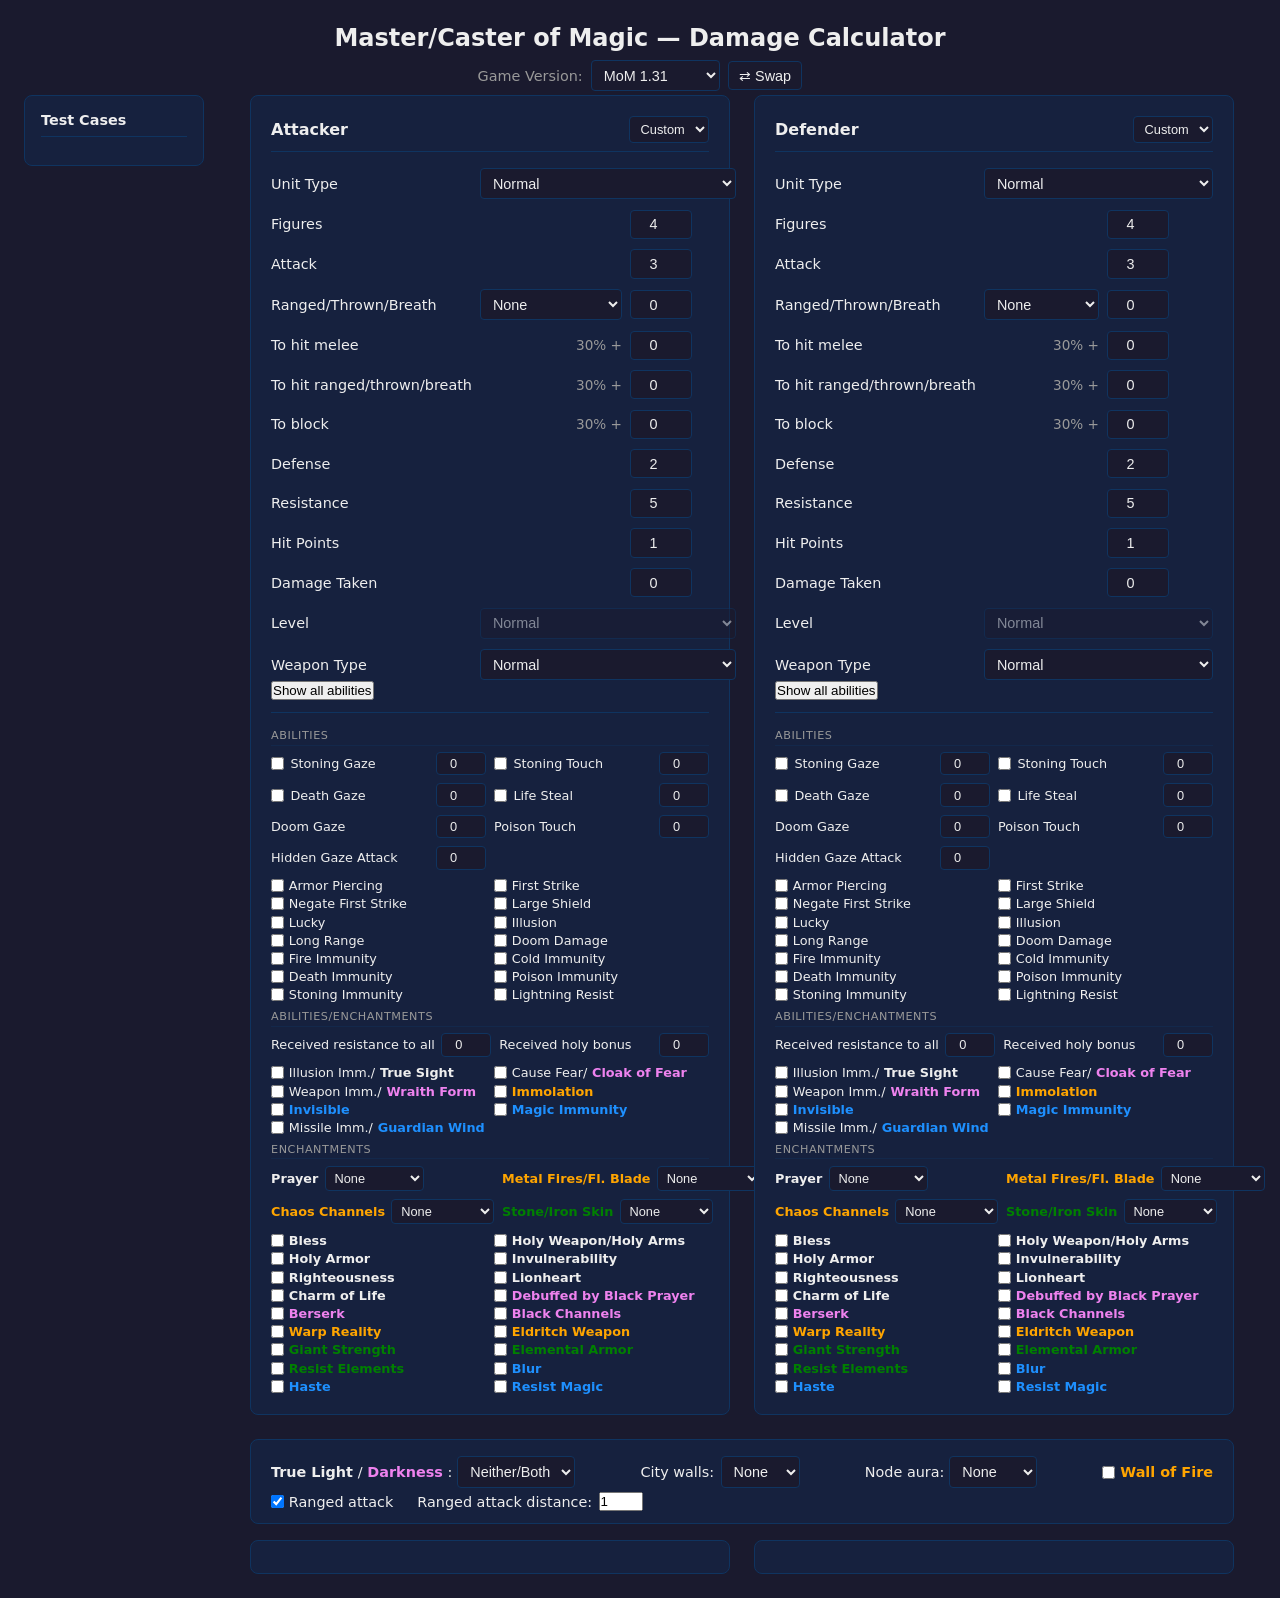
==== commit c743af62: "- added invisibility - prayer, high prayer, black prayer - stone skin, iron skin - metal fires, flam" ====
--- a/index.html
+++ b/index.html
@@ -12,7 +12,7 @@
 <div class="version-bar">
   <label for="gameVersion">Game Version:</label>
   <select id="gameVersion">
-    <option value="mom_1.03.01" selected>MoM 1.31</option>
+    <option value="mom_1.31" selected>MoM 1.31</option>
     <option value="mom_cp_1.60.00">MoM CP 1.60</option>
     <option value="com_6.08">CoM 6.08</option>
     <option value="com2_1.05.11">CoM2 1.05.11</option>
@@ -116,10 +116,10 @@
         <option value="adamantium">Adamantium</option>
       </select>
     </div>
-    <details class="abilities-section">
-      <summary>Abilities/Enchantments</summary>
+    <button class="toggle-abil-btn" onclick="toggleAllAbilities()" title="Show/hide inactive abilities and enchantments">Show all abilities</button>
+    <div class="abilities-section hide-inactive">
       <div class="abilities-content" id="aAbilities"></div>
-    </details>
+    </div>
   </div>
 
   <div class="panel">
@@ -209,10 +209,10 @@
         <option value="adamantium">Adamantium</option>
       </select>
     </div>
-    <details class="abilities-section">
-      <summary>Abilities/Enchantments</summary>
+    <button class="toggle-abil-btn" onclick="toggleAllAbilities()" title="Show/hide inactive abilities and enchantments">Show all abilities</button>
+    <div class="abilities-section hide-inactive">
       <div class="abilities-content" id="bAbilities"></div>
-    </details>
+    </div>
   </div>
 </div>
 
@@ -241,6 +241,11 @@
         <option value="sorcery">Sorcery</option>
       </select>
     </label>
+    <label class="check-label">
+      <input type="checkbox" id="wallOfFire"> <span class="realm-chaos">Wall of Fire</span>
+    </label>
+  </div>
+  <div class="enchant-row" style="justify-content: flex-start; gap: 1.5rem;">
     <label id="rangedCheckLabel" class="check-label">
       <input type="checkbox" id="rangedCheck" checked> Ranged attack
     </label>
@@ -255,12 +260,13 @@
 <div class="results" id="results">
   <div class="dist-panel" id="distA"></div>
   <div class="dist-panel" id="distB"></div>
+  <div class="life-steal-summary" id="lifeStealSummary" style="display:none"></div>
   <div class="breakdown-section" id="breakdownSection" style="display:none">
     <div class="breakdown-label">Damage breakdown by phase</div>
     <div class="breakdown-grid" id="breakdownGrid"></div>
   </div>
 </div>
-
+  
 </div><!-- /main-content -->
 </div><!-- /page-layout -->
 
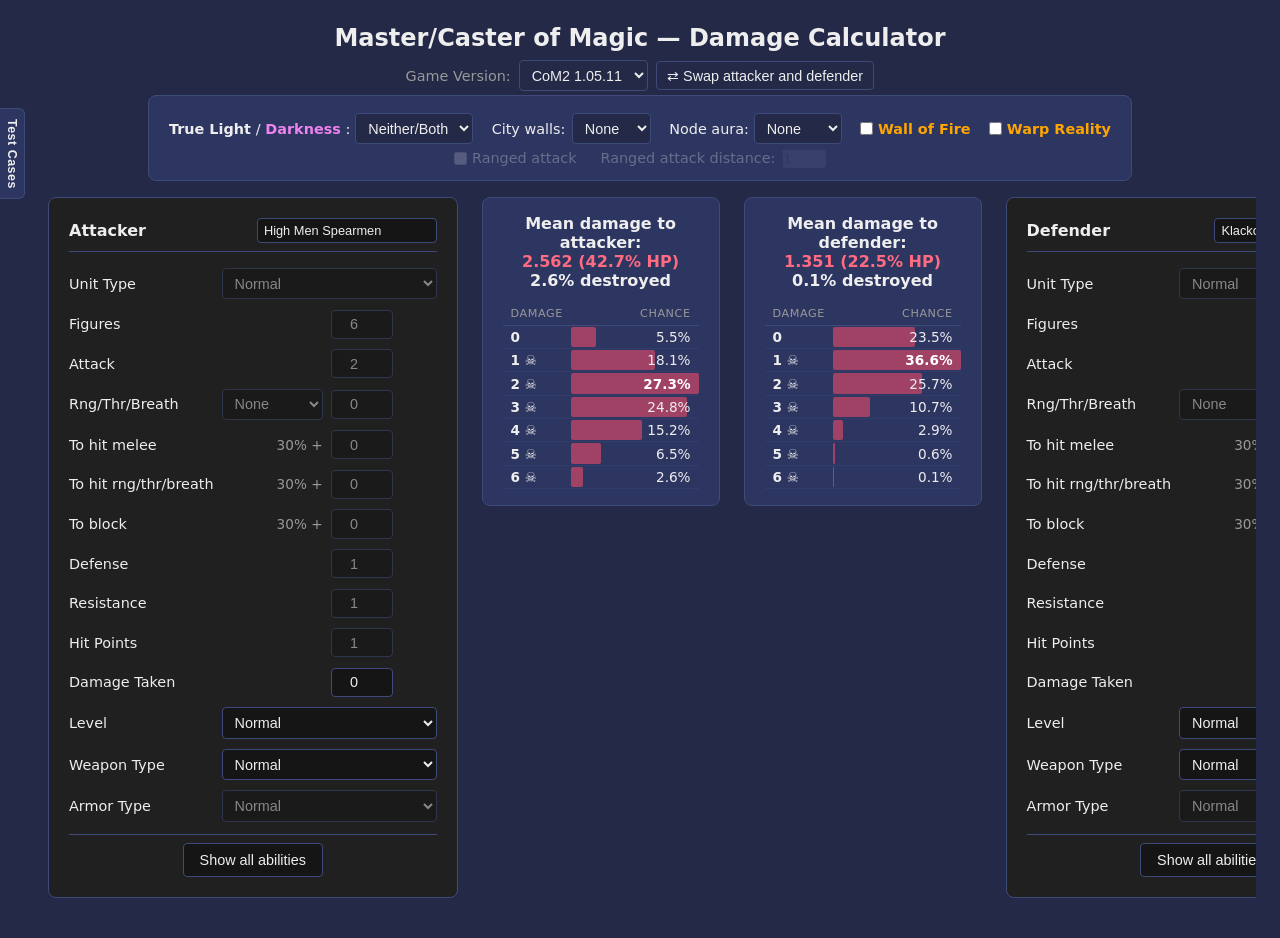
==== commit 781b9376: "Moved index.html to hopefully make github pages work" ====
--- a/index.html
+++ b/index.html
@@ -4,7 +4,7 @@
 <meta charset="UTF-8">
 <meta name="viewport" content="width=device-width, initial-scale=1.0">
 <title>MoM Damage Calculator</title>
-<link rel="stylesheet" href="style.css">
+<link rel="stylesheet" href="Calculator/style.css">
 </head>
 <body>
 
@@ -17,22 +17,71 @@
     <option value="com_6.08">CoM 6.08</option>
     <option value="com2_1.05.11">CoM2 1.05.11</option>
   </select>
-  <button class="swap-btn" onclick="swapAttackerDefender()" title="Swap attacker and defender">&#8644; Swap</button>
+  <button id="swapBtn" class="swap-btn" title="Swap attacker and defender">&#8644; Swap attacker and defender</button>
 </div>
 
+<div class="presets-drawer" id="presetsDrawer">
+  <div class="presets-inner">
+    <h2>Test Cases</h2>
+    <div id="presetButtons"></div>
+  </div>
+  <button class="presets-toggle" id="presetsToggle" title="Toggle test cases panel" aria-expanded="false">Test Cases</button>
+</div>
+<div class="presets-overlay" id="presetsOverlay"></div>
+
 <div class="page-layout">
-
-<div class="presets">
-  <h2>Test Cases</h2>
-  <div id="presetButtons"></div>
+<div class="main-content">
+<div class="combat-enchantments">
+  <div class="enchant-row">
+    <label class="abil-check" data-tooltip="True Light (MoM 1.31 & 1.60 only): Life fantastic units +1 mel/rng/def/res; Death units &#8722;1.&#10;Darkness: Death fantastic units +1 mel/rng/def/res; Life units &#8722;1.&#10;Neither/Both: Neither is cast, or both cancel out."><span class="realm-life">True Light</span>/<span class="realm-death">Darkness</span>:
+      <select id="enchLightDark" class="enchant-row-select">
+        <option value="none" selected>Neither/Both</option>
+        <option value="trueLight">True Light</option>
+        <option value="darkness">Darkness</option>
+      </select>
+    </label>
+    <span class="field-group">
+      <label for="cityWalls" data-tooltip="Defense bonus applied to the defender only.&#10;MoM 1.31: Intact city wall: +3 def. Destroyed city wall or inner area: +1 def.&#10;MoM 1.60, CoM 1 &amp; 2: Intact city wall or inner area: +3 def. Destroyed city wall: +1 def.">City walls:</label>
+      <select id="cityWalls">
+        <option value="none" selected>None</option>
+        <option value="1">+1 def</option>
+        <option value="3">+3 def</option>
+      </select>
+    </span>
+    <label class="abil-check" data-tooltip="Matching fantastic units get +2 melee, ranged, thrown, breath, gaze, defense, and resistance.">Node aura:
+      <select id="nodeAura" class="enchant-row-select">
+        <option value="none" selected>None</option>
+        <option value="chaos">Chaos</option>
+        <option value="nature">Nature</option>
+        <option value="sorcery">Sorcery</option>
+      </select>
+    </label>
+    <label class="check-label" data-tooltip="Area fire attack on all attacker figures, firing before the melee phase.&#10;MoM 1.31 &amp; 1.60: Strength 5.&#10;CoM 1 &amp; 2: Strength 10.&#10;Immune: Fire Immunity, Magic Immunity, Righteousness.">
+      <input type="checkbox" id="wallOfFire"> <span class="realm-chaos">Wall of Fire</span>
+    </label>
+    <label class="check-label" data-tooltip="All non-Chaos units get &#8722;20% To Hit.">
+      <input type="checkbox" id="warpReality"> <span class="realm-chaos">Warp Reality</span>
+    </label>
+  </div>
+  <div class="enchant-row" style="justify-content: center; gap: 1.5rem;">
+    <label id="rangedCheckLabel" class="check-label" data-tooltip="Sets combat mode to ranged. Only available if the attacker has a ranged attack.">
+      <input type="checkbox" id="rangedCheck" checked> Ranged attack
+    </label>
+    <span class="field-group" id="rangedDistLabel">
+      <label for="rangedDist" data-tooltip="Missile and boulder only. Magic ranged ignores distance.&#10;MoM 1.31 &amp; 1.60: &#8722;10/&#8722;20/&#8722;30% at 3/6/9 tiles.&#10;CoM 1: &#8722;10/&#8722;20/&#8722;30% at 4/8/12 tiles.&#10;CoM 2: &#8722;10% at 4 tiles, then &#8722;3% per additional tile.&#10;Long Range caps penalty at &#8722;10%.">Ranged attack distance:</label>
+      <input type="number" id="rangedDist" min="1" max="99" value="1">
+    </span>
+  </div>
 </div>
 
-<div class="main-content">
-<div class="panels">
-  <div class="panel">
-    <h2><span>Attacker</span><select id="aUnit" class="unit-select"><option value="custom">Custom</option></select></h2>
+<div class="four-col-row">
+  <div class="panel" id="panelA">
+    <div class="panel-header">
+      <h2>Attacker</h2>
+      <div class="unit-combobox"><input type="text" id="aUnitSearch" class="unit-search" placeholder="Custom" autocomplete="off"><div class="unit-dropdown-list" id="aUnitList"></div><input type="hidden" id="aUnit" value="custom"></div>
+    </div>
     <div class="panel-fields">
-      <label>Unit Type</label>
+      <label for="aAbil_unitType" data-tooltip="Affects which enchantments can be cast on the unit and some immunity effects.">Unit Type</label>
       <select id="aAbil_unitType">
         <option value="normal">Normal</option>
         <option value="hero">Hero</option>
@@ -44,61 +93,61 @@
         <option value="fantastic_arcane">Fantastic (Arcane)</option>
       </select>
 
-      <label>Figures</label>
+      <label for="aFigs" data-tooltip="Number of figures in the unit. Each living figure contributes attacks.">Figures</label>
       <input type="number" id="aFigs" min="1" max="9" value="4">
       <span class="mod-val"></span>
 
-      <label>Attack</label>
+      <label for="aAtk" data-tooltip="Melee attack strength — number of dice rolled per figure.">Attack</label>
       <input type="number" id="aAtk" min="0" max="50" value="3">
       <span class="mod-val" id="aAtkMod"></span>
 
-      <label>Ranged/Thrown/Breath</label>
+      <label for="aRtbType" data-tooltip="Ranged, thrown or breath attack type and strength.">Rng/Thr/Breath</label>
       <select class="mid" id="aRtbType">
         <option value="none" selected>None</option>
         <option value="missile">Missile</option>
         <option value="boulder">Boulder</option>
-        <option value="magic_c">Chaos magic</option>
-        <option value="magic_n">Nature magic</option>
-        <option value="magic_s">Sorcery magic</option>
+        <option value="magic_c">Magic (C)</option>
+        <option value="magic_n">Magic (N)</option>
+        <option value="magic_s">Magic (S)</option>
         <option value="thrown">Thrown</option>
-        <option value="fire">Fire breath</option>
-        <option value="lightning">Lightning breath</option>
+        <option value="fire">Fire</option>
+        <option value="lightning">Lightning</option>
       </select>
       <input type="number" id="aRtb" min="0" max="50" value="0">
       <span class="mod-val" id="aRtbMod"></span>
 
-      <label>To hit melee</label>
+      <label for="aToHitMod" data-tooltip="Base 30% + modifier = chance per die to score a hit (melee).">To hit melee</label>
       <span class="prefix">30% +</span>
       <input type="number" id="aToHitMod" min="-20" max="70" value="0">
       <span class="mod-val" id="aToHitMeleeMod"></span>
 
-      <label>To hit ranged/thrown/breath</label>
+      <label for="aToHitRtbMod" data-tooltip="Base 30% + modifier = chance per die to score a hit (ranged/thrown/breath).">To hit rng/thr/breath</label>
       <span class="prefix">30% +</span>
       <input type="number" id="aToHitRtbMod" min="-20" max="70" value="0">
       <span class="mod-val" id="aToHitRtbModDisp"></span>
 
-      <label>To block</label>
+      <label for="aToBlkMod" data-tooltip="Base 30% + modifier = chance per defense die to perform a block.">To block</label>
       <span class="prefix">30% +</span>
       <input type="number" id="aToBlkMod" min="-20" max="70" value="0">
       <span class="mod-val" id="aToBlkModDisp"></span>
 
-      <label>Defense</label>
+      <label for="aDef" data-tooltip="Number of defense dice rolled. Each block removes one incoming hit.">Defense</label>
       <input type="number" id="aDef" min="0" max="50" value="2">
       <span class="mod-val" id="aDefMod"></span>
 
-      <label>Resistance</label>
+      <label for="aRes" data-tooltip="Resist score used in resistance rolls. Each point = 10% chance to resist.">Resistance</label>
       <input type="number" id="aRes" min="0" max="50" value="5">
       <span class="mod-val" id="aResMod"></span>
 
-      <label>Hit Points</label>
+      <label for="aHP" data-tooltip="Hit points per figure.">Hit Points</label>
       <input type="number" id="aHP" min="1" max="99" value="1">
       <span class="mod-val" id="aHPMod"></span>
 
-      <label>Damage Taken</label>
+      <label for="aDmg" data-tooltip="Damage already taken.">Damage Taken</label>
       <input type="number" id="aDmg" min="0" max="999" value="0">
       <span class="mod-val"></span>
 
-      <label>Level</label>
+      <label for="aLevel" data-tooltip="MoM 1.31 &amp; 1.60:&#10;Regular:     +1 atk/rng/thr, +1 res&#10;Veteran:     +1 atk/rng/thr, +2 res, +1 def&#10;Elite:       +2 atk/rng/thr, +3 res, +1 def, +1 hp, +10% hit&#10;Ultra Elite: +2 atk/rng/thr, +4 res, +2 def, +1 hp, +20% hit&#10;Champion:    +3 atk/rng/thr, +5 res, +2 def, +2 hp, +30% hit&#10;&#10;CoM &amp; CoM2:&#10;Regular:     +1 atk/rng, +1 res&#10;Veteran:     +2 atk/rng, +1 res, +1 thr, +1 def&#10;Elite:       +2 atk/rng, +2 res, +1 thr, +2 def, +1 hp&#10;Ultra Elite: +3 atk/rng, +2 res, +1 thr, +3 def, +1 hp&#10;Champion:    +3 atk/rng, +2 res, +1 thr, +3 def, +2 hp, +10% hit">Level</label>
       <select id="aLevel" disabled>
         <option value="normal" selected>Normal</option>
         <option value="regular">Regular</option>
@@ -108,24 +157,41 @@
         <option value="champion">Champion</option>
       </select>
 
-      <label>Weapon Type</label>
+      <label for="aWeapon" data-tooltip="Magic:      +10% To Hit&#10;Mithril:    +10% To Hit, +1 atk, +1 def&#10;Adamantium: +10% To Hit, +2 atk, +2 def&#10;All three bypass Weapon Immunity.&#10;To Hit: melee, missile, boulder only.&#10;Atk:    melee, missile, boulder, thrown only.">Weapon Type</label>
       <select id="aWeapon">
         <option value="normal" selected>Normal</option>
         <option value="magic">Magic</option>
         <option value="mithril">Mithril</option>
         <option value="adamantium">Adamantium</option>
       </select>
-    </div>
-    <button class="toggle-abil-btn" onclick="toggleAllAbilities()" title="Show/hide inactive abilities and enchantments">Show all abilities</button>
+
+      <label for="aArmor" data-tooltip="Orihalcon: +1 resistance, +2 magic ranged attack.">Armor Type</label>
+      <select id="aArmor">
+        <option value="normal" selected>Normal</option>
+        <option value="orihalcon">Orihalcon</option>
+      </select>
+    </div>
     <div class="abilities-section hide-inactive">
+      <button class="toggle-abil-btn" title="Show/hide inactive abilities and enchantments">Show all abilities</button>
       <div class="abilities-content" id="aAbilities"></div>
     </div>
   </div>
 
-  <div class="panel">
-    <h2><span>Defender</span><select id="bUnit" class="unit-select"><option value="custom">Custom</option></select></h2>
+  <div class="results-area">
+    <div class="results-top">
+      <div class="dist-panel" id="distA"></div>
+      <div class="dist-panel" id="distB"></div>
+    </div>
+    <div class="breakdown-grid" id="breakdownGrid"></div>
+  </div>
+
+  <div class="panel" id="panelB">
+    <div class="panel-header">
+      <h2>Defender</h2>
+      <div class="unit-combobox"><input type="text" id="bUnitSearch" class="unit-search" placeholder="Custom" autocomplete="off"><div class="unit-dropdown-list" id="bUnitList"></div><input type="hidden" id="bUnit" value="custom"></div>
+    </div>
     <div class="panel-fields">
-      <label>Unit Type</label>
+      <label for="bAbil_unitType" data-tooltip="Affects which enchantments can be cast on the unit and some immunity effects.">Unit Type</label>
       <select id="bAbil_unitType">
         <option value="normal">Normal</option>
         <option value="hero">Hero</option>
@@ -137,15 +203,15 @@
         <option value="fantastic_arcane">Fantastic (Arcane)</option>
       </select>
 
-      <label>Figures</label>
+      <label for="bFigs" data-tooltip="Number of figures in the unit. Each living figure contributes attacks.">Figures</label>
       <input type="number" id="bFigs" min="1" max="9" value="4">
       <span class="mod-val"></span>
 
-      <label>Attack</label>
+      <label for="bAtk" data-tooltip="Melee attack strength — number of dice rolled per figure.">Attack</label>
       <input type="number" id="bAtk" min="0" max="50" value="3">
       <span class="mod-val" id="bAtkMod"></span>
 
-      <label>Ranged/Thrown/Breath</label>
+      <label for="bRtbType" data-tooltip="Ranged, thrown or breath attack type and strength.">Rng/Thr/Breath</label>
       <select class="mid" id="bRtbType">
         <option value="none" selected>None</option>
         <option value="missile">Missile</option>
@@ -160,38 +226,38 @@
       <input type="number" id="bRtb" min="0" max="50" value="0">
       <span class="mod-val" id="bRtbMod"></span>
 
-      <label>To hit melee</label>
+      <label for="bToHitMod" data-tooltip="Base 30% + modifier = chance per die to score a hit (melee).">To hit melee</label>
       <span class="prefix">30% +</span>
       <input type="number" id="bToHitMod" min="-20" max="70" value="0">
       <span class="mod-val" id="bToHitMeleeMod"></span>
 
-      <label>To hit ranged/thrown/breath</label>
+      <label for="bToHitRtbMod" data-tooltip="Base 30% + modifier = chance per die to score a hit (ranged/thrown/breath).">To hit rng/thr/breath</label>
       <span class="prefix">30% +</span>
       <input type="number" id="bToHitRtbMod" min="-20" max="70" value="0">
       <span class="mod-val" id="bToHitRtbModDisp"></span>
 
-      <label>To block</label>
+      <label for="bToBlkMod" data-tooltip="Base 30% + modifier = chance per defense die to perform a block.">To block</label>
       <span class="prefix">30% +</span>
       <input type="number" id="bToBlkMod" min="-20" max="70" value="0">
       <span class="mod-val" id="bToBlkModDisp"></span>
 
-      <label>Defense</label>
+      <label for="bDef" data-tooltip="Number of defense dice rolled. Each block removes one incoming hit.">Defense</label>
       <input type="number" id="bDef" min="0" max="50" value="2">
       <span class="mod-val" id="bDefMod"></span>
 
-      <label>Resistance</label>
+      <label for="bRes" data-tooltip="Resist score used in resistance rolls. Each point = 10% chance to resist.">Resistance</label>
       <input type="number" id="bRes" min="0" max="50" value="5">
       <span class="mod-val" id="bResMod"></span>
 
-      <label>Hit Points</label>
+      <label for="bHP" data-tooltip="Hit points per figure.">Hit Points</label>
       <input type="number" id="bHP" min="1" max="99" value="1">
       <span class="mod-val" id="bHPMod"></span>
 
-      <label>Damage Taken</label>
+      <label for="bDmg" data-tooltip="Damage already taken.">Damage Taken</label>
       <input type="number" id="bDmg" min="0" max="999" value="0">
       <span class="mod-val"></span>
 
-      <label>Level</label>
+      <label for="bLevel" data-tooltip="MoM 1.31 &amp; 1.60:&#10;Regular:     +1 atk/rng/thr, +1 res&#10;Veteran:     +1 atk/rng/thr, +2 res, +1 def&#10;Elite:       +2 atk/rng/thr, +3 res, +1 def, +1 hp, +10% hit&#10;Ultra Elite: +2 atk/rng/thr, +4 res, +2 def, +1 hp, +20% hit&#10;Champion:    +3 atk/rng/thr, +5 res, +2 def, +2 hp, +30% hit&#10;&#10;CoM &amp; CoM2:&#10;Regular:     +1 atk/rng, +1 res&#10;Veteran:     +2 atk/rng, +1 res, +1 thr, +1 def&#10;Elite:       +2 atk/rng, +2 res, +1 thr, +2 def, +1 hp&#10;Ultra Elite: +3 atk/rng, +2 res, +1 thr, +3 def, +1 hp&#10;Champion:    +3 atk/rng, +2 res, +1 thr, +3 def, +2 hp, +10% hit">Level</label>
       <select id="bLevel" disabled>
         <option value="normal" selected>Normal</option>
         <option value="regular">Regular</option>
@@ -201,80 +267,38 @@
         <option value="champion">Champion</option>
       </select>
 
-      <label>Weapon Type</label>
+      <label for="bWeapon" data-tooltip="Magic:      +10% To Hit&#10;Mithril:    +10% To Hit, +1 atk, +1 def&#10;Adamantium: +10% To Hit, +2 atk, +2 def&#10;All three bypass Weapon Immunity.&#10;To Hit: melee, missile, boulder only.&#10;Atk:    melee, missile, boulder, thrown only.">Weapon Type</label>
       <select id="bWeapon">
         <option value="normal" selected>Normal</option>
         <option value="magic">Magic</option>
         <option value="mithril">Mithril</option>
         <option value="adamantium">Adamantium</option>
       </select>
-    </div>
-    <button class="toggle-abil-btn" onclick="toggleAllAbilities()" title="Show/hide inactive abilities and enchantments">Show all abilities</button>
+
+      <label for="bArmor" data-tooltip="Orihalcon: +1 resistance, +2 magic ranged attack.">Armor Type</label>
+      <select id="bArmor">
+        <option value="normal" selected>Normal</option>
+        <option value="orihalcon">Orihalcon</option>
+      </select>
+    </div>
     <div class="abilities-section hide-inactive">
+      <button class="toggle-abil-btn" title="Show/hide inactive abilities and enchantments">Show all abilities</button>
       <div class="abilities-content" id="bAbilities"></div>
     </div>
   </div>
-</div>
-
-<div class="combat-enchantments">
-  <div class="enchant-row">
-    <label class="abil-check"><span class="realm-life">True Light</span>/<span class="realm-death">Darkness</span>:
-      <select id="enchLightDark" class="enchant-row-select">
-        <option value="none" selected>Neither/Both</option>
-        <option value="trueLight">True Light</option>
-        <option value="darkness">Darkness</option>
-      </select>
-    </label>
-    <span class="field-group">
-      <label>City walls:</label>
-      <select id="cityWalls">
-        <option value="none" selected>None</option>
-        <option value="1">+1 def</option>
-        <option value="3">+3 def</option>
-      </select>
-    </span>
-    <label class="abil-check">Node aura:
-      <select id="nodeAura" class="enchant-row-select">
-        <option value="none" selected>None</option>
-        <option value="chaos">Chaos</option>
-        <option value="nature">Nature</option>
-        <option value="sorcery">Sorcery</option>
-      </select>
-    </label>
-    <label class="check-label">
-      <input type="checkbox" id="wallOfFire"> <span class="realm-chaos">Wall of Fire</span>
-    </label>
-  </div>
-  <div class="enchant-row" style="justify-content: flex-start; gap: 1.5rem;">
-    <label id="rangedCheckLabel" class="check-label">
-      <input type="checkbox" id="rangedCheck" checked> Ranged attack
-    </label>
-    <span class="field-group" id="rangedDistLabel">
-      <label>Ranged attack distance:</label>
-      <input type="number" id="rangedDist" min="1" max="99" value="1">
-    </span>
-  </div>
-</div>
-
-
-<div class="results" id="results">
-  <div class="dist-panel" id="distA"></div>
-  <div class="dist-panel" id="distB"></div>
-  <div class="life-steal-summary" id="lifeStealSummary" style="display:none"></div>
-  <div class="breakdown-section" id="breakdownSection" style="display:none">
-    <div class="breakdown-label">Damage breakdown by phase</div>
-    <div class="breakdown-grid" id="breakdownGrid"></div>
-  </div>
-</div>
-  
+</div><!-- /four-col-row -->
+
+<div class="life-steal-summary" id="lifeStealSummary" style="display:none"></div>
+
 </div><!-- /main-content -->
 </div><!-- /page-layout -->
 
 <!-- Load order: units (data blobs) -> data (constants) -> engine (math) -> combat (logic) -> ui (DOM) -->
-<script src="units.js"></script>
-<script src="data.js"></script>
-<script src="engine.js"></script>
-<script src="combat.js"></script>
-<script src="ui.js"></script>
+<div id="tt" class="tt"></div>
+<script src="Calculator/units.js"></script>
+<script src="Calculator/data.js"></script>
+<script src="Calculator/engine.js"></script>
+<script src="Calculator/combat.js"></script>
+<script src="Calculator/ui.js"></script>
 </body>
 </html>
--- a/Calculator/style.css
+++ b/Calculator/style.css
@@ -0,0 +1,701 @@
+:root {
+  --bg: #232946;
+  --panel: #2d3561;
+  --border: #3e4a7a;
+  --accent: #ff6b81;
+  --text: #eee;
+  --muted: #999;
+  --two-panel-width: calc(480px * 2 + 1.5rem);
+}
+* { box-sizing: border-box; margin: 0; padding: 0; scrollbar-color: var(--border) transparent; }
+.tt {
+  position: fixed;
+  z-index: 9999;
+  pointer-events: none;
+  display: none;
+  background: #161b30;
+  border: 1px solid var(--border);
+  border-radius: 6px;
+  padding: 0.45rem 0.65rem;
+  font-family: 'Consolas', 'Cascadia Code', monospace;
+  font-size: 0.78rem;
+  color: var(--text);
+  white-space: pre;
+  line-height: 1.45;
+  box-shadow: 0 3px 10px rgba(0,0,0,0.6);
+}
+*::-webkit-scrollbar { width: 6px; }
+*::-webkit-scrollbar-track { background: transparent; }
+*::-webkit-scrollbar-thumb { background: var(--border); border-radius: 3px; }
+body {
+  font-family: 'Segoe UI', system-ui, sans-serif;
+  background: var(--bg);
+  color: var(--text);
+  min-height: 100vh;
+  padding: 1.5rem;
+}
+h1 {
+  text-align: center;
+  margin-bottom: 0.25rem;
+  font-size: 1.5rem;
+}
+.version-bar {
+  display: flex;
+  align-items: center;
+  justify-content: center;
+  gap: 0.5rem;
+  margin: 0.5rem 0 0.25rem;
+}
+.version-bar label {
+  font-size: 0.9rem;
+  color: var(--muted);
+}
+.version-bar select {
+  padding: 0.35rem 0.5rem;
+  border: 1px solid var(--border);
+  border-radius: 4px;
+  background: var(--bg);
+  color: var(--text);
+  font-size: 0.9rem;
+}
+.swap-btn {
+  padding: 0.35rem 0.65rem;
+  border: 1px solid var(--border);
+  border-radius: 4px;
+  background: var(--bg);
+  color: var(--text);
+  font-size: 0.9rem;
+  cursor: pointer;
+}
+.swap-btn:hover { border-color: var(--accent); color: var(--accent); }
+.subtitle {
+  text-align: center;
+  color: var(--muted);
+  font-size: 0.85rem;
+  margin-bottom: 1.5rem;
+}
+
+/* --- Input Panels --- */
+.four-col-row {
+  display: flex;
+  gap: 1.5rem;
+  align-items: flex-start;
+  flex-wrap: nowrap;
+  margin-bottom: 1rem;
+}
+.panel {
+  background: var(--panel);
+  border: 1px solid var(--border);
+  border-radius: 8px;
+  padding: 1.25rem;
+  flex: 1 1 360px;
+}
+.results-area {
+  display: flex;
+  flex-direction: column;
+  gap: 0.75rem;
+  flex: 2 2 500px;
+  min-width: 500px;
+}
+.results-top {
+  display: grid;
+  grid-template-columns: 1fr 1fr;
+  gap: 1.5rem;
+}
+.panel-header {
+  display: flex;
+  align-items: center;
+  justify-content: space-between;
+  gap: 0.5rem;
+  margin-bottom: 1rem;
+  padding-bottom: 0.5rem;
+  border-bottom: 1px solid var(--border);
+}
+.panel-header h2 {
+  font-size: 1rem;
+  margin: 0;
+}
+.unit-combobox {
+  position: relative;
+  max-width: 180px;
+}
+.unit-search {
+  font-size: 0.8rem;
+  padding: 0.25rem 0.4rem;
+  border: 1px solid var(--border);
+  border-radius: 4px;
+  background: var(--field-bg, var(--bg));
+  color: var(--text);
+  width: 100%;
+  text-align: left;
+}
+.unit-search:focus {
+  outline: none;
+  border-color: var(--accent);
+}
+.unit-dropdown-list {
+  display: none;
+  position: absolute;
+  top: calc(100% + 2px);
+  left: 0;
+  right: 0;
+  min-width: 200px;
+  max-height: 280px;
+  overflow-y: auto;
+  background: var(--panel);
+  border: 1px solid var(--border);
+  border-radius: 4px;
+  z-index: 100;
+  box-shadow: 0 4px 12px rgba(0,0,0,0.4);
+}
+.unit-dropdown-cat {
+  font-size: 0.65rem;
+  text-transform: uppercase;
+  letter-spacing: 0.05em;
+  color: var(--muted);
+  padding: 0.3rem 0.5rem 0.1rem;
+  border-top: 1px solid var(--border);
+}
+.unit-dropdown-cat:first-child {
+  border-top: none;
+}
+.unit-dropdown-item {
+  font-size: 0.8rem;
+  padding: 0.25rem 0.75rem;
+  cursor: pointer;
+  white-space: nowrap;
+}
+.unit-dropdown-item:hover,
+.unit-dropdown-item.unit-dropdown-active {
+  background: var(--border);
+}
+.panel-fields.locked input,
+.panel-fields.locked select {
+  opacity: 0.5;
+  pointer-events: none;
+}
+.panel-fields.locked input[id$="Dmg"],
+.panel-fields.locked select[id$="Weapon"],
+.panel-fields.locked select[id$="Level"] {
+  opacity: 1;
+  pointer-events: auto;
+}
+.panel-fields select[id$="Weapon"].weapon-locked {
+  opacity: 0.5;
+  pointer-events: none;
+}
+.panel-fields select[id$="Level"]:disabled {
+  opacity: 0.5;
+}
+.panel-fields {
+  display: grid;
+  grid-template-columns: auto 1fr 62px auto;
+  align-items: center;
+  row-gap: 0.65rem;
+  column-gap: 0.5rem;
+}
+.panel-fields label {
+  font-size: 0.9rem;
+  white-space: nowrap;
+  grid-column: 1;
+}
+.panel-fields input, .panel-fields select {
+  padding: 0.35rem 0.5rem;
+  border: 1px solid var(--border);
+  border-radius: 4px;
+  background: var(--field-bg, var(--bg));
+  color: var(--text);
+  font-size: 0.9rem;
+  text-align: center;
+}
+/* standalone input: skip col 2, land in col 3 */
+.panel-fields > input[type="number"] {
+  grid-column: 3;
+}
+/* standalone select: span cols 2-4 */
+.panel-fields > select {
+  grid-column: 2 / 5;
+  text-align: left;
+}
+/* dropdown + input combos */
+.panel-fields > select.mid {
+  grid-column: 2;
+  text-align: left;
+}
+/* "30 +" prefix text in col 2, right-aligned */
+.prefix {
+  grid-column: 2;
+  text-align: right;
+  color: var(--muted);
+  font-size: 0.85rem;
+  white-space: nowrap;
+}
+/* "%" suffix overlaps after col 3 */
+.suffix {
+  color: var(--muted);
+  font-size: 0.8rem;
+  margin-left: -0.3rem;
+}
+/* Modified stat value (col 4) */
+.mod-val {
+  grid-column: 4;
+  font-size: 0.9rem;
+  color: var(--accent);
+  white-space: nowrap;
+  min-width: 2.5em;
+  visibility: hidden;
+}
+.mod-val.visible {
+  visibility: visible;
+}
+/* --- Presets Drawer --- */
+.presets-drawer {
+  position: fixed;
+  left: 0;
+  top: 100px;
+  width: 200px;
+  transform: translateX(-100%);
+  transition: transform 0.22s ease;
+  z-index: 300;
+}
+.presets-drawer.open {
+  transform: translateX(0);
+}
+.presets-inner {
+  background: var(--panel);
+  border: 1px solid var(--border);
+  border-left: none;
+  border-radius: 0 8px 8px 0;
+  padding: 1rem;
+  width: 200px;
+  max-height: calc(100vh - 120px);
+  overflow-y: auto;
+}
+.presets-toggle {
+  position: absolute;
+  left: 100%;
+  top: 0.5rem;
+  writing-mode: vertical-rl;
+  text-orientation: mixed;
+  background: var(--panel);
+  border: 1px solid var(--border);
+  border-left: none;
+  border-radius: 0 6px 6px 0;
+  padding: 0.6rem 0.3rem;
+  cursor: pointer;
+  color: var(--text);
+  font-size: 0.78rem;
+  font-weight: 600;
+  letter-spacing: 0.04em;
+  white-space: nowrap;
+  transition: background 0.15s;
+}
+.presets-toggle:hover {
+  background: var(--border);
+}
+.presets-overlay {
+  display: none;
+  position: fixed;
+  inset: 0;
+  z-index: 299;
+}
+.presets-overlay.active {
+  display: block;
+}
+.presets-inner h2 {
+  font-size: 0.9rem;
+  margin-bottom: 0.75rem;
+  padding-bottom: 0.5rem;
+  border-bottom: 1px solid var(--border);
+}
+.presets-inner button {
+  display: block;
+  width: 100%;
+  padding: 0.45rem 0.6rem;
+  margin-bottom: 0.4rem;
+  border: 1px solid var(--border);
+  border-radius: 4px;
+  background: var(--bg);
+  color: var(--text);
+  font-size: 0.78rem;
+  text-align: left;
+  cursor: pointer;
+  line-height: 1.3;
+}
+.presets-inner button:hover {
+  background: var(--border);
+}
+.page-layout {
+  padding: 0 1.5rem;
+  overflow-x: auto;
+}
+.preset-group {
+  margin-bottom: 0.5rem;
+}
+.preset-group > summary {
+  font-size: 0.82rem;
+  font-weight: 600;
+  padding: 0.35rem 0.25rem;
+  cursor: pointer;
+  border-bottom: 1px solid var(--border);
+  list-style: revert;
+}
+.preset-subgroup {
+  margin: 0.25rem 0 0.25rem 0.5rem;
+}
+.preset-subgroup > summary {
+  font-size: 0.76rem;
+  font-weight: 500;
+  padding: 0.25rem 0.25rem;
+  cursor: pointer;
+  color: var(--text);
+  opacity: 0.85;
+  list-style: revert;
+}
+.preset-subgroup > summary:hover,
+.preset-group > summary:hover {
+  background: var(--border);
+  border-radius: 3px;
+}
+.preset-subgroup button {
+  margin-top: 0.3rem;
+}
+.main-content {
+  flex: 1;
+  min-width: 0;
+}
+/* --- Common Fields --- */
+.common-fields {
+  display: flex;
+  align-items: center;
+  justify-content: center;
+  gap: 0.5rem;
+  margin-bottom: 1.5rem;
+  flex-wrap: wrap;
+}
+.common-fields label {
+  font-size: 0.9rem;
+  white-space: nowrap;
+  margin-left: 1rem;
+}
+.common-fields label:first-child {
+  margin-left: 0;
+}
+.common-fields input, .common-fields select {
+  padding: 0.35rem 0.5rem;
+  border: 1px solid var(--border);
+  border-radius: 4px;
+  background: var(--bg);
+  color: var(--text);
+  font-size: 0.9rem;
+  text-align: center;
+}
+.common-fields input { width: 62px; }
+.common-fields select { text-align: left; }
+/* --- Combat Enchantments Box --- */
+.combat-enchantments {
+  background: var(--panel);
+  border: 1px solid var(--border);
+  border-radius: 8px;
+  padding: 0.75rem 1.25rem;
+  margin: 0 auto 1rem;
+  max-width: var(--two-panel-width);
+}
+.combat-enchantments .abil-check {
+  font-size: 0.9rem;
+}
+.field-group {
+  display: flex;
+  align-items: center;
+  gap: 0.4rem;
+}
+.enchant-row {
+  display: flex;
+  align-items: center;
+  justify-content: space-between;
+  gap: 0.5rem;
+  font-size: 0.9rem;
+  margin-top: 0.3rem;
+}
+.enchant-row select, .enchant-row-select {
+  padding: 0.35rem 0.5rem;
+  border: 1px solid var(--border);
+  border-radius: 4px;
+  background: var(--bg);
+  color: var(--text);
+  font-size: 0.9rem;
+  text-align: left;
+}
+.check-label {
+  display: flex;
+  align-items: center;
+  gap: 0.3rem;
+  cursor: pointer;
+  font-size: 0.9rem;
+}
+.check-label input[type="checkbox"] { margin: 0; cursor: pointer; }
+.disabled-field { opacity: 0.3; pointer-events: none; }
+.life-steal-summary {
+  text-align: center;
+  font-size: 0.95rem;
+  color: var(--text);
+  padding: 0.4rem 0;
+}
+.dist-panel {
+  background: var(--panel);
+  border: 1px solid var(--border);
+  border-radius: 8px;
+  padding: 1rem 1.25rem;
+}
+.dist-header {
+  font-size: 1rem;
+  font-weight: bold;
+  margin-bottom: 0.75rem;
+  text-align: center;
+}
+.dist-header .avg {
+  color: var(--accent);
+}
+.dist-header .hp-pct {
+  color: var(--accent);
+}
+.dist-table {
+  width: 100%;
+  border-collapse: collapse;
+  font-size: 0.85rem;
+}
+.dist-table th {
+  color: var(--muted);
+  font-weight: normal;
+  text-transform: uppercase;
+  font-size: 0.7rem;
+  letter-spacing: 0.05em;
+  padding: 0.3rem 0.5rem;
+  border-bottom: 1px solid var(--border);
+}
+.dist-table th:first-child { text-align: left; }
+.dist-table th:last-child { text-align: right; }
+.dist-table td {
+  padding: 0.2rem 0.5rem;
+  border: none;
+}
+.dist-table tr { border-bottom: 1px solid rgba(62, 74, 122, 0.4); }
+.dist-table .dmg-cell {
+  text-align: left;
+  font-weight: bold;
+  width: 50px;
+}
+.dist-table .chance-cell {
+  position: relative;
+  text-align: right;
+  padding-right: 0.5rem;
+}
+.chance-bar {
+  position: absolute;
+  left: 0;
+  top: 1px;
+  bottom: 1px;
+  border-radius: 2px;
+  opacity: 0.55;
+}
+.chance-text {
+  position: relative;
+  z-index: 1;
+}
+.dist-table .peak .chance-text {
+  font-weight: bold;
+  color: #fff;
+}
+.dist-scroll {
+  max-height: 460px;
+  overflow-y: auto;
+}
+/* --- Damage Breakdown Grid --- */
+.breakdown-grid {
+  display: flex;
+  flex-direction: column;
+  gap: 0.75rem;
+}
+.breakdown-phase-row {
+  display: flex;
+  flex-direction: column;
+  gap: 0.5rem;
+  border-top: 1px solid var(--border);
+  padding-top: 0.5rem;
+}
+.breakdown-phase-row.first-phase {
+  border-top: none;
+  padding-top: 0;
+}
+.breakdown-phase-panels {
+  display: grid;
+  grid-template-columns: 1fr 1fr;
+  gap: 1.5rem;
+}
+.breakdown-phase-panels .dist-scroll {
+  max-height: 300px;
+}
+.breakdown-heading {
+  font-size: 1rem;
+  font-weight: bold;
+  color: var(--text);
+  text-align: center;
+  border-top: 3px solid var(--border);
+  padding-top: 0.6rem;
+}
+.breakdown-phase-label {
+  font-size: 0.85rem;
+  font-weight: bold;
+  color: var(--text);
+  text-transform: uppercase;
+  letter-spacing: 0.05em;
+  text-align: center;
+}
+/* --- Abilities Section --- */
+.abilities-section {
+  margin-top: 0.75rem;
+  border-top: 1px solid var(--border);
+  padding-top: 0.5rem;
+  display: flex;
+  flex-direction: column;
+  align-items: center;
+}
+.abilities-content {
+  padding-top: 0.5rem;
+  width: 100%;
+}
+.abilities-section.abilities-empty .abilities-content {
+  display: none;
+}
+/* Hidden ability items, group headers, and grid containers */
+.abil-item.abil-hidden,
+.abil-group-header.abil-hidden,
+.abil-subgroup-header.abil-hidden,
+.abil-grid.abil-hidden {
+  display: none;
+}
+/* Toggle button styling */
+.toggle-abil-btn {
+  padding: 0.5rem 1rem;
+  border: 1px solid var(--border);
+  border-radius: 4px;
+  background: var(--field-bg, var(--bg));
+  color: var(--text);
+  font-size: 0.9rem;
+  cursor: pointer;
+  white-space: nowrap;
+}
+.toggle-abil-btn:hover {
+  border-color: var(--accent);
+  color: var(--text);
+}
+.abilities-content.locked .group-abilities input,
+.abilities-content.locked .group-abilities select,
+.abilities-content.locked .group-abilities label {
+  opacity: 0.5;
+  pointer-events: none;
+}
+/* Prevent double-opacity on checkboxes already inside a label with 0.5 opacity */
+.abilities-content.locked .group-abilities label input {
+  opacity: 1;
+}
+.abil-item.abil-unit-locked {
+  opacity: 0.5;
+  pointer-events: none;
+}
+.abil-group-header {
+  font-size: 0.7rem;
+  text-transform: uppercase;
+  letter-spacing: 0.05em;
+  color: var(--muted);
+  margin: 0.5rem 0 0.25rem;
+  padding-bottom: 0.15rem;
+  border-bottom: 1px solid rgba(15, 52, 96, 0.4);
+}
+.abil-group-header:first-child {
+  margin-top: 0;
+}
+.abil-subgroup-header {
+  font-size: 0.65rem;
+  text-transform: uppercase;
+  letter-spacing: 0.04em;
+  color: var(--muted);
+  opacity: 0.75;
+  margin: 0.35rem 0 0.15rem 0.5rem;
+}
+.abil-grid {
+  display: grid;
+  grid-template-columns: 1fr 1fr;
+  gap: 0.2rem 0.5rem;
+  margin-bottom: 0.4rem;
+}
+.abil-check {
+  display: flex;
+  align-items: center;
+  gap: 0.3rem;
+  font-size: 0.8rem;
+  cursor: pointer;
+  white-space: nowrap;
+}
+.abil-check input[type="checkbox"] {
+  margin: 0;
+  cursor: pointer;
+}
+.abil-check:has(input:disabled),
+.abil-num-row:has(select:disabled) {
+  opacity: 0.35;
+}
+.abil-num-row {
+  display: flex;
+  align-items: center;
+  gap: 0.4rem;
+  font-size: 0.8rem;
+  margin: 0.15rem 0;
+}
+.abil-num-row label {
+  flex: 1;
+  white-space: nowrap;
+}
+.abil-num-row select {
+  flex: none;
+  padding: 0.2rem 0.3rem;
+  border: 1px solid var(--border);
+  border-radius: 4px;
+  background: var(--field-bg, var(--bg));
+  color: var(--text);
+  font-size: 0.8rem;
+  text-align: left;
+}
+.abil-num-row:has(select) label {
+  flex: none;
+}
+.abil-num-row input[type="checkbox"] {
+  margin: 0 0.1rem 0 0;
+  cursor: pointer;
+}
+.abil-num-row input[type="number"] {
+  width: 50px;
+  padding: 0.2rem 0.3rem;
+  border: 1px solid var(--border);
+  border-radius: 4px;
+  background: var(--field-bg, var(--bg));
+  color: var(--text);
+  font-size: 0.8rem;
+  text-align: center;
+}
+
+/* Realm colors for enchantments */
+.realm-life { font-weight: bold; }
+.realm-death { color: violet;  font-weight: bold; }
+.realm-nature { color: green;  font-weight: bold; }
+.realm-sorcery { color: dodgerblue;  font-weight: bold; }
+.realm-chaos { color: orange;  font-weight: bold; }
+
+/* Panel background by effective unit realm */
+.panel.panel-realm-life     { background: #323232; --field-bg: color-mix(in srgb, #5f5f5f 65%, black); }
+.panel.panel-realm-nature   { background: #1D3317; --field-bg: color-mix(in srgb, #1D3317 65%, black); }
+.panel.panel-realm-sorcery  { background: #171D33; --field-bg: color-mix(in srgb, #171D33 65%, black); }
+.panel.panel-realm-chaos    { background: #490000; --field-bg: color-mix(in srgb, #490000 65%, black); }
+.panel.panel-realm-death    { background: #420039; --field-bg: color-mix(in srgb, #420039 65%, black); }
+.panel.panel-realm-arcane   { background: #513305; --field-bg: color-mix(in srgb, #513305 65%, black); }
+.panel.panel-realm-normal   { background: #202020; --field-bg: color-mix(in srgb, #202020 65%, black); }
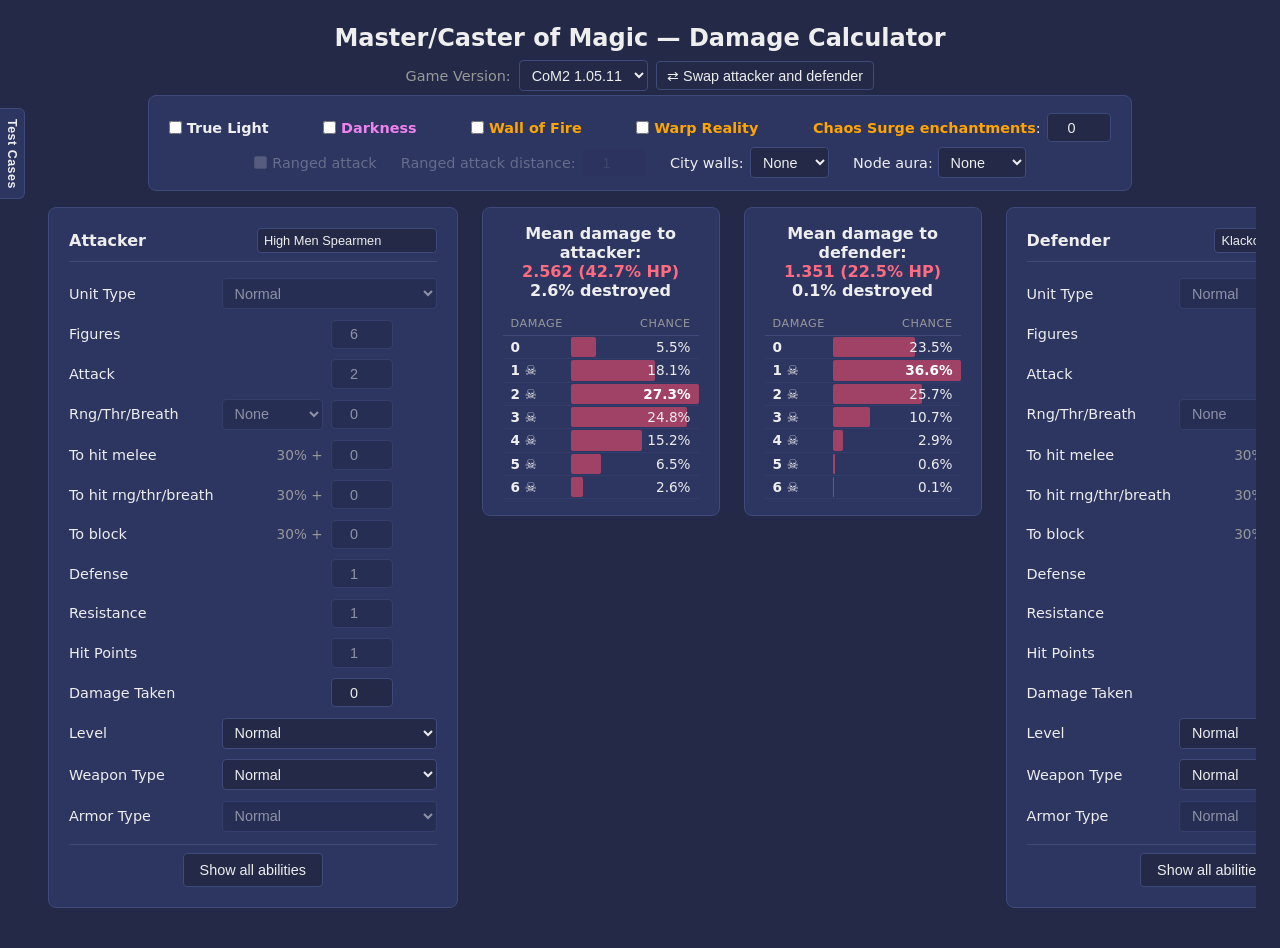
==== commit 18d90e2b: "- Implemented eternal night and chaos surge. - a lot of code restructuring recommended by claude and" ====
--- a/index.html
+++ b/index.html
@@ -33,13 +33,31 @@
 <div class="main-content">
 <div class="combat-enchantments">
   <div class="enchant-row">
-    <label class="abil-check" data-tooltip="True Light (MoM 1.31 & 1.60 only): Life fantastic units +1 mel/rng/def/res; Death units &#8722;1.&#10;Darkness: Death fantastic units +1 mel/rng/def/res; Life units &#8722;1.&#10;Neither/Both: Neither is cast, or both cancel out."><span class="realm-life">True Light</span>/<span class="realm-death">Darkness</span>:
-      <select id="enchLightDark" class="enchant-row-select">
-        <option value="none" selected>Neither/Both</option>
-        <option value="trueLight">True Light</option>
-        <option value="darkness">Darkness</option>
-      </select>
-    </label>
+    <label class="check-label" data-tooltip="MoM 1.31 &amp; 1.60 only. Life fantastic units get +1 mel/rng/def/res; Death units get &#8722;1.">
+      <input type="checkbox" id="trueLight"> <span class="realm-life">True Light</span>
+    </label>
+    <label class="check-label" data-tooltip="Death fantastic units get +1 mel/rng/def/res; Life units get &#8722;1. Can be active alongside True Light, canceling its matching modifiers.">
+      <input type="checkbox" id="darkness"> <span class="realm-death">Darkness</span>
+    </label>
+    <label class="check-label" data-tooltip="Area fire attack on all attacker figures, firing before the melee phase.&#10;MoM 1.31 &amp; 1.60: Strength 5.&#10;CoM 1 &amp; 2: Strength 10.&#10;Immune: Fire Immunity, Magic Immunity, Righteousness.">
+      <input type="checkbox" id="wallOfFire"> <span class="realm-chaos">Wall of Fire</span>
+    </label>
+    <label class="check-label" data-tooltip="All non-Chaos units get &#8722;20% To Hit.">
+      <input type="checkbox" id="warpReality"> <span class="realm-chaos">Warp Reality</span>
+    </label>
+    <span class="field-group">
+      <label for="chaosSurge" data-tooltip="Global enchantment. MoM: Chaos creatures gain +2 to attack strengths, non-stacking. CoM/CoM2: Chaos creatures gain +3 melee, +2 ranged/breath, and +2 resistance from the first copy. Each additional copy adds +1 to those bonuses."><span class="realm-chaos">Chaos Surge enchantments</span>:</label>
+      <input type="number" id="chaosSurge" min="0" max="99" value="0">
+    </span>
+  </div>
+  <div class="enchant-row" style="justify-content: center; gap: 1.5rem;">
+    <label id="rangedCheckLabel" class="check-label" data-tooltip="Sets combat mode to ranged. Only available if the attacker has a ranged attack.">
+      <input type="checkbox" id="rangedCheck" checked> Ranged attack
+    </label>
+    <span class="field-group" id="rangedDistLabel">
+      <label for="rangedDist" data-tooltip="Missile and boulder only. Magic ranged ignores distance.&#10;MoM 1.31 &amp; 1.60: &#8722;10/&#8722;20/&#8722;30% at 3/6/9 tiles.&#10;CoM 1: &#8722;10/&#8722;20/&#8722;30% at 4/8/12 tiles.&#10;CoM 2: &#8722;10% at 4 tiles, then &#8722;3% per additional tile.&#10;Long Range caps penalty at &#8722;10%.">Ranged attack distance:</label>
+      <input type="number" id="rangedDist" min="1" max="99" value="1">
+    </span>
     <span class="field-group">
       <label for="cityWalls" data-tooltip="Defense bonus applied to the defender only.&#10;MoM 1.31: Intact city wall: +3 def. Destroyed city wall or inner area: +1 def.&#10;MoM 1.60, CoM 1 &amp; 2: Intact city wall or inner area: +3 def. Destroyed city wall: +1 def.">City walls:</label>
       <select id="cityWalls">
@@ -56,21 +74,6 @@
         <option value="sorcery">Sorcery</option>
       </select>
     </label>
-    <label class="check-label" data-tooltip="Area fire attack on all attacker figures, firing before the melee phase.&#10;MoM 1.31 &amp; 1.60: Strength 5.&#10;CoM 1 &amp; 2: Strength 10.&#10;Immune: Fire Immunity, Magic Immunity, Righteousness.">
-      <input type="checkbox" id="wallOfFire"> <span class="realm-chaos">Wall of Fire</span>
-    </label>
-    <label class="check-label" data-tooltip="All non-Chaos units get &#8722;20% To Hit.">
-      <input type="checkbox" id="warpReality"> <span class="realm-chaos">Warp Reality</span>
-    </label>
-  </div>
-  <div class="enchant-row" style="justify-content: center; gap: 1.5rem;">
-    <label id="rangedCheckLabel" class="check-label" data-tooltip="Sets combat mode to ranged. Only available if the attacker has a ranged attack.">
-      <input type="checkbox" id="rangedCheck" checked> Ranged attack
-    </label>
-    <span class="field-group" id="rangedDistLabel">
-      <label for="rangedDist" data-tooltip="Missile and boulder only. Magic ranged ignores distance.&#10;MoM 1.31 &amp; 1.60: &#8722;10/&#8722;20/&#8722;30% at 3/6/9 tiles.&#10;CoM 1: &#8722;10/&#8722;20/&#8722;30% at 4/8/12 tiles.&#10;CoM 2: &#8722;10% at 4 tiles, then &#8722;3% per additional tile.&#10;Long Range caps penalty at &#8722;10%.">Ranged attack distance:</label>
-      <input type="number" id="rangedDist" min="1" max="99" value="1">
-    </span>
   </div>
 </div>
 
@@ -293,12 +296,13 @@
 </div><!-- /main-content -->
 </div><!-- /page-layout -->
 
-<!-- Load order: units (data blobs) -> data (constants) -> engine (math) -> combat (logic) -> ui (DOM) -->
+<!-- Load order: units (data blobs) -> data (constants) -> engine (math) -> combat/stats (logic) -> ui (DOM) -->
 <div id="tt" class="tt"></div>
 <script src="Calculator/units.js"></script>
 <script src="Calculator/data.js"></script>
 <script src="Calculator/engine.js"></script>
 <script src="Calculator/combat.js"></script>
+<script src="Calculator/stats.js"></script>
 <script src="Calculator/ui.js"></script>
 </body>
 </html>
--- a/Calculator/style.css
+++ b/Calculator/style.css
@@ -417,7 +417,7 @@
   font-size: 0.9rem;
   margin-top: 0.3rem;
 }
-.enchant-row select, .enchant-row-select {
+.enchant-row select, .enchant-row-select, .enchant-row input[type="number"] {
   padding: 0.35rem 0.5rem;
   border: 1px solid var(--border);
   border-radius: 4px;
@@ -425,6 +425,10 @@
   color: var(--text);
   font-size: 0.9rem;
   text-align: left;
+}
+.enchant-row input[type="number"] {
+  width: 4rem;
+  text-align: center;
 }
 .check-label {
   display: flex;
@@ -692,10 +696,9 @@
 .realm-chaos { color: orange;  font-weight: bold; }
 
 /* Panel background by effective unit realm */
-.panel.panel-realm-life     { background: #323232; --field-bg: color-mix(in srgb, #5f5f5f 65%, black); }
-.panel.panel-realm-nature   { background: #1D3317; --field-bg: color-mix(in srgb, #1D3317 65%, black); }
-.panel.panel-realm-sorcery  { background: #171D33; --field-bg: color-mix(in srgb, #171D33 65%, black); }
-.panel.panel-realm-chaos    { background: #490000; --field-bg: color-mix(in srgb, #490000 65%, black); }
-.panel.panel-realm-death    { background: #420039; --field-bg: color-mix(in srgb, #420039 65%, black); }
-.panel.panel-realm-arcane   { background: #513305; --field-bg: color-mix(in srgb, #513305 65%, black); }
-.panel.panel-realm-normal   { background: #202020; --field-bg: color-mix(in srgb, #202020 65%, black); }
+.panel.panel-realm-life     { background: #4f4f4f; --field-bg: color-mix(in srgb, #4f4f4f 65%, black); }
+.panel.panel-realm-nature   { background: #2f5225; --field-bg: color-mix(in srgb, #2f5225 65%, black); }
+.panel.panel-realm-sorcery  { background: #172b70; --field-bg: color-mix(in srgb, #172b70 65%, black); }
+.panel.panel-realm-chaos    { background: #671212; --field-bg: color-mix(in srgb, #671212 65%, black); }
+.panel.panel-realm-death    { background: #520047; --field-bg: color-mix(in srgb, #520047 65%, black); }
+.panel.panel-realm-arcane   { background: #6a440b; --field-bg: color-mix(in srgb, #6a440b 65%, black); }
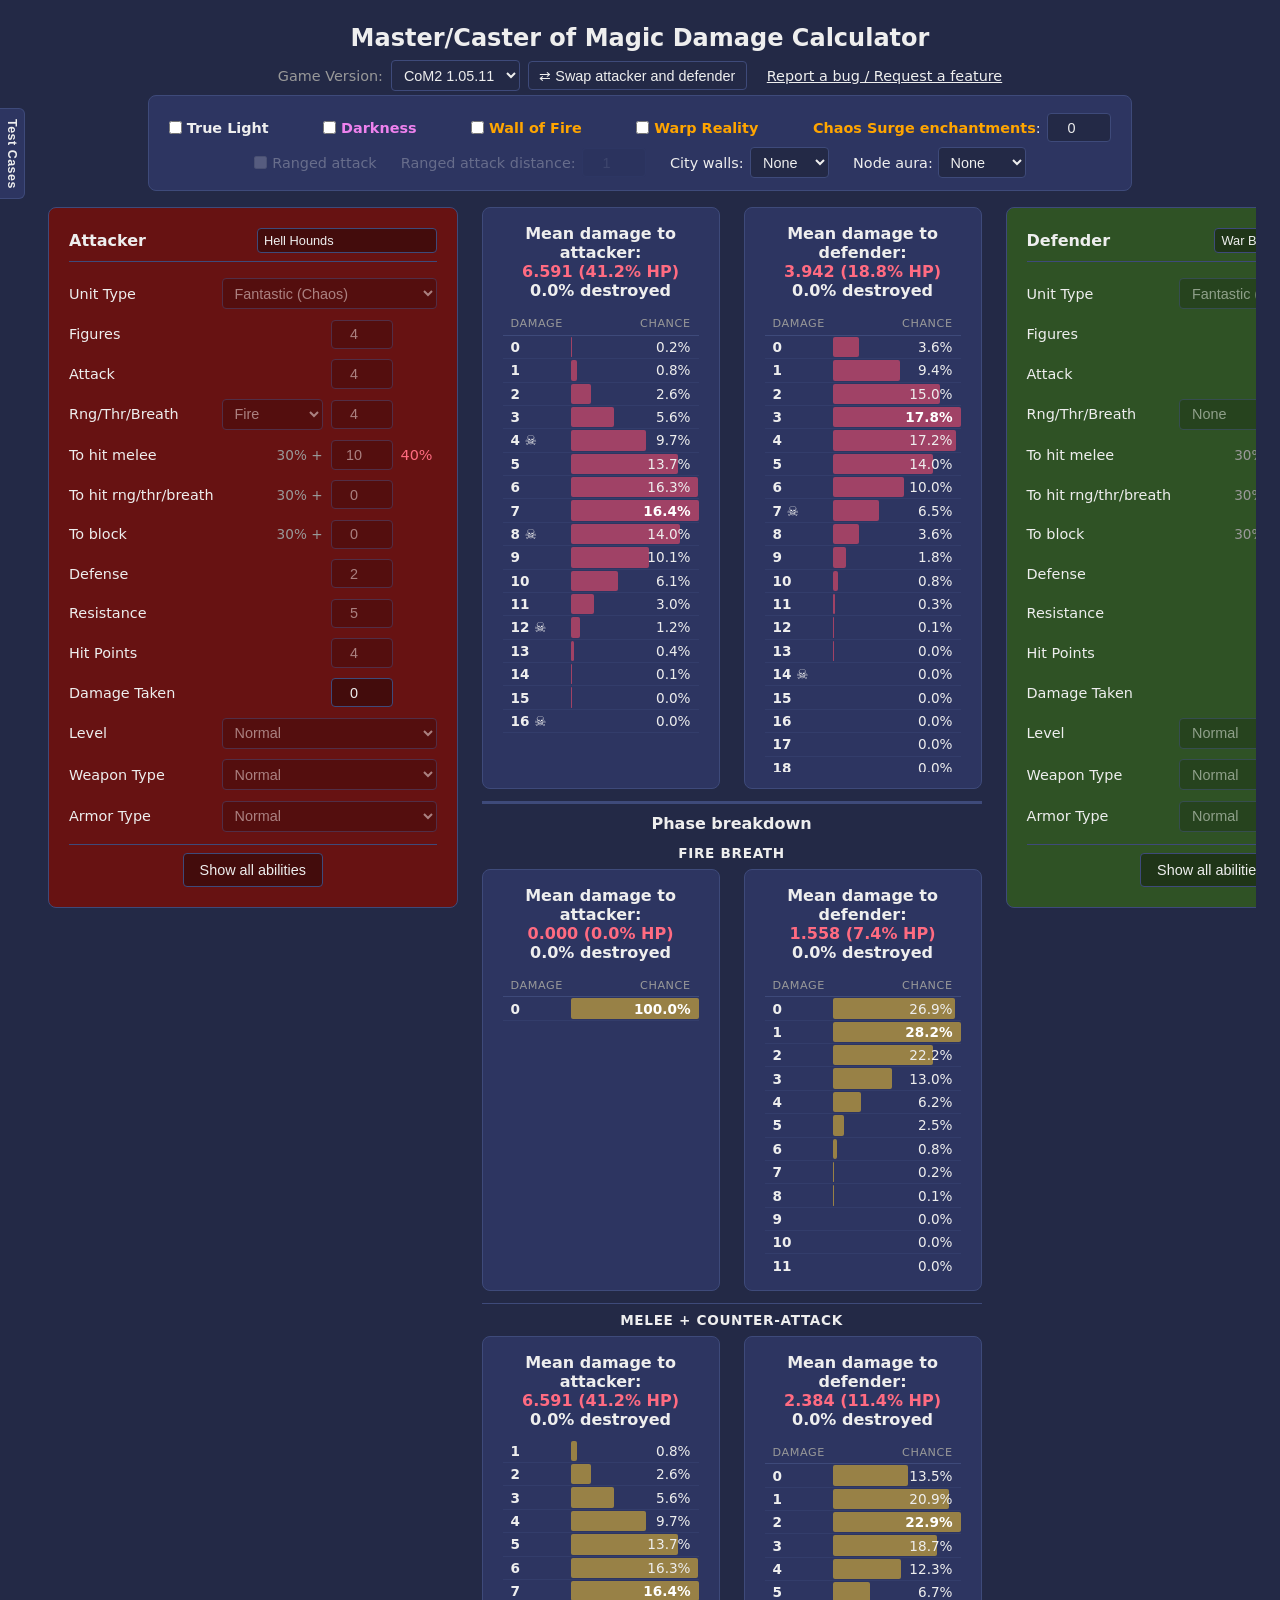
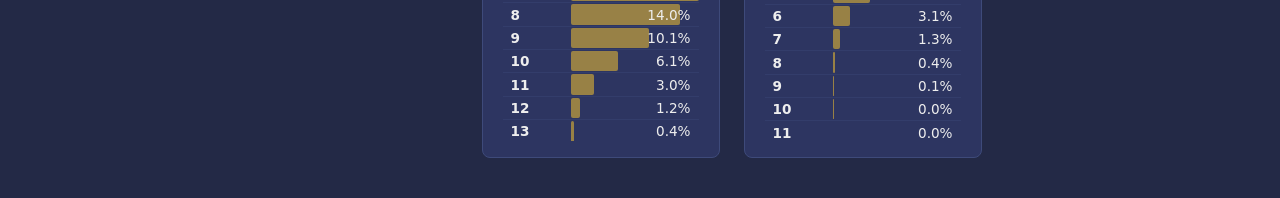
==== commit 06668ad9: "- Changed default matchup - Fixed missing lightning breath on predefined units - Added a bug report," ====
--- a/index.html
+++ b/index.html
@@ -3,12 +3,12 @@
 <head>
 <meta charset="UTF-8">
 <meta name="viewport" content="width=device-width, initial-scale=1.0">
-<title>MoM Damage Calculator</title>
+<title>Master/Caster of Magic Damage Calculator</title>
 <link rel="stylesheet" href="Calculator/style.css">
 </head>
 <body>
 
-<h1>Master/Caster of Magic &mdash; Damage Calculator</h1>
+<h1>Master/Caster of Magic Damage Calculator</h1>
 <div class="version-bar">
   <label for="gameVersion">Game Version:</label>
   <select id="gameVersion">
@@ -18,6 +18,7 @@
     <option value="com2_1.05.11">CoM2 1.05.11</option>
   </select>
   <button id="swapBtn" class="swap-btn" title="Swap attacker and defender">&#8644; Swap attacker and defender</button>
+  <a href="https://github.com/ankrh/Master-Caster-of-Magic-Damage-Calculator/issues" target="_blank" rel="noopener" class="feedback-link">Report a bug / Request a feature</a>
 </div>
 
 <div class="presets-drawer" id="presetsDrawer">
--- a/Calculator/style.css
+++ b/Calculator/style.css
@@ -49,6 +49,11 @@
 .version-bar label {
   font-size: 0.9rem;
   color: var(--muted);
+}
+.feedback-link {
+  font-size: 0.9rem;
+  color: var(--text);
+  margin-left: 0.75rem;
 }
 .version-bar select {
   padding: 0.35rem 0.5rem;
